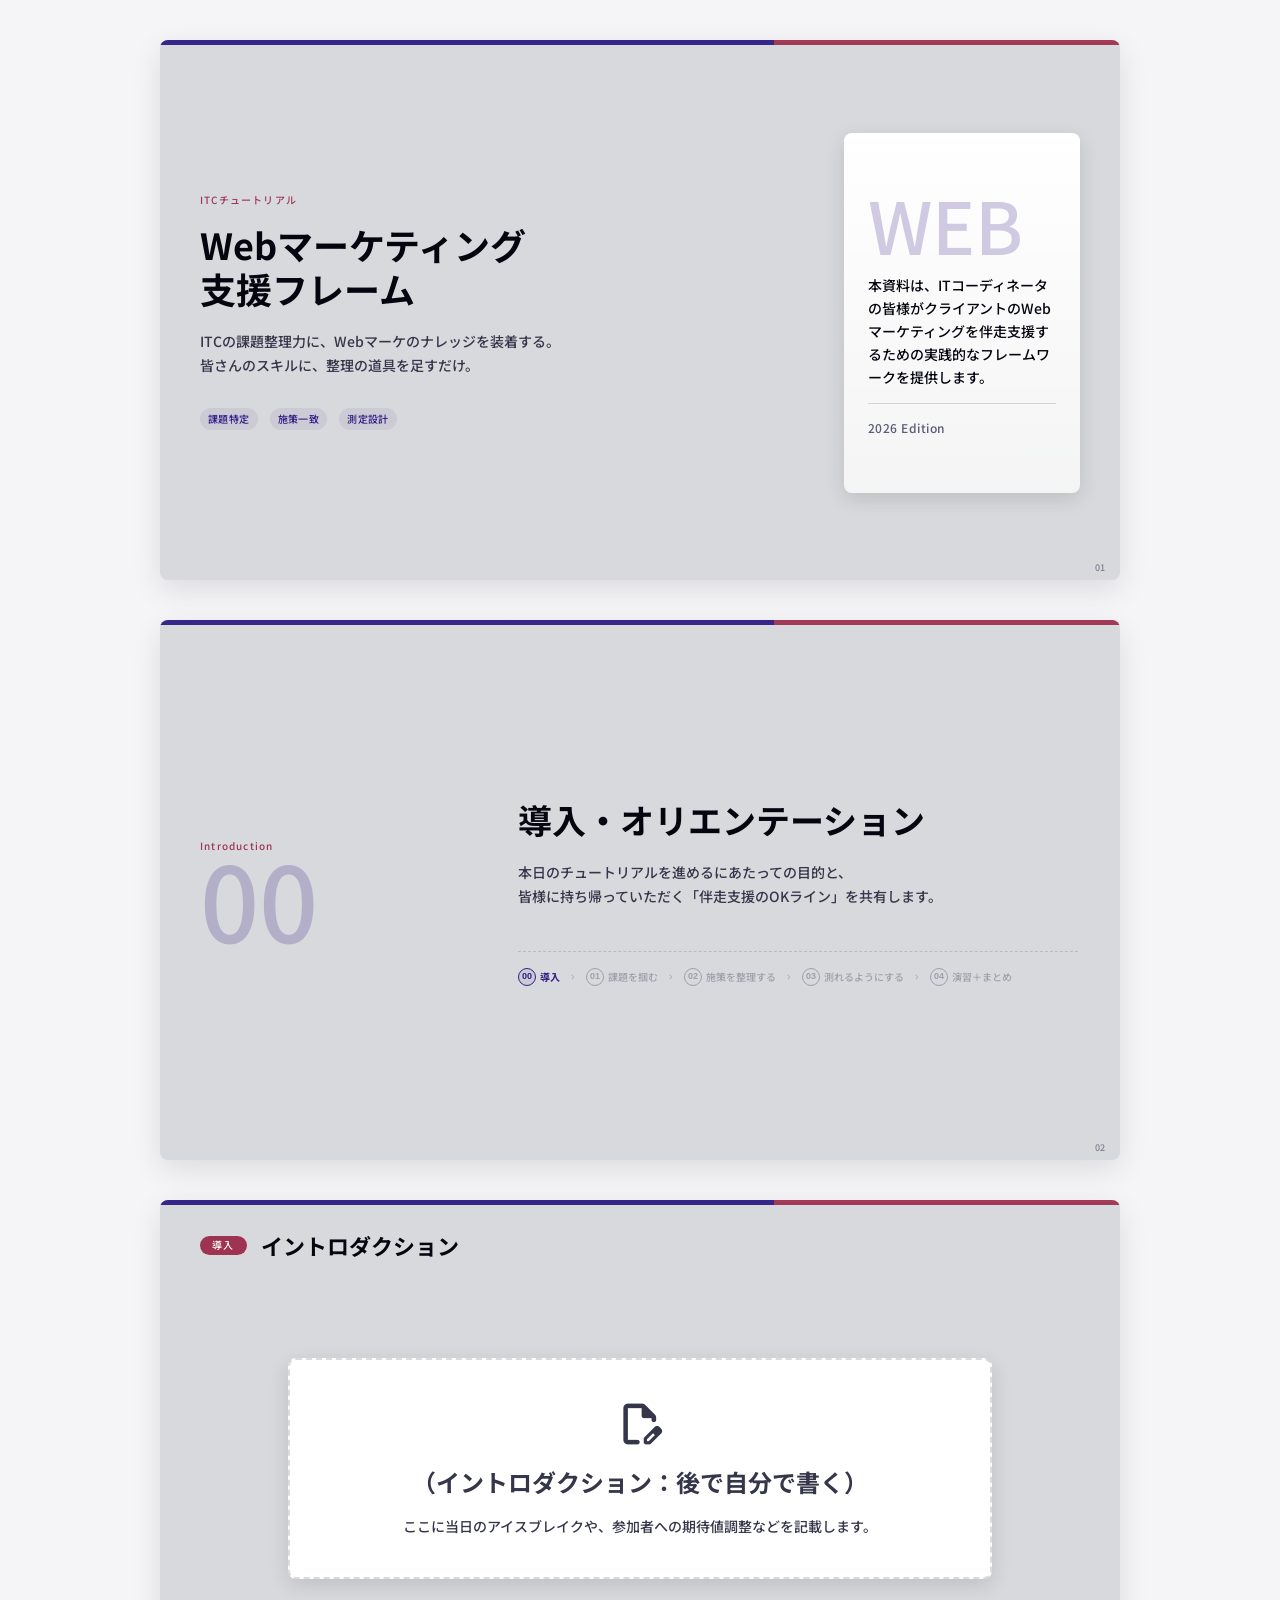
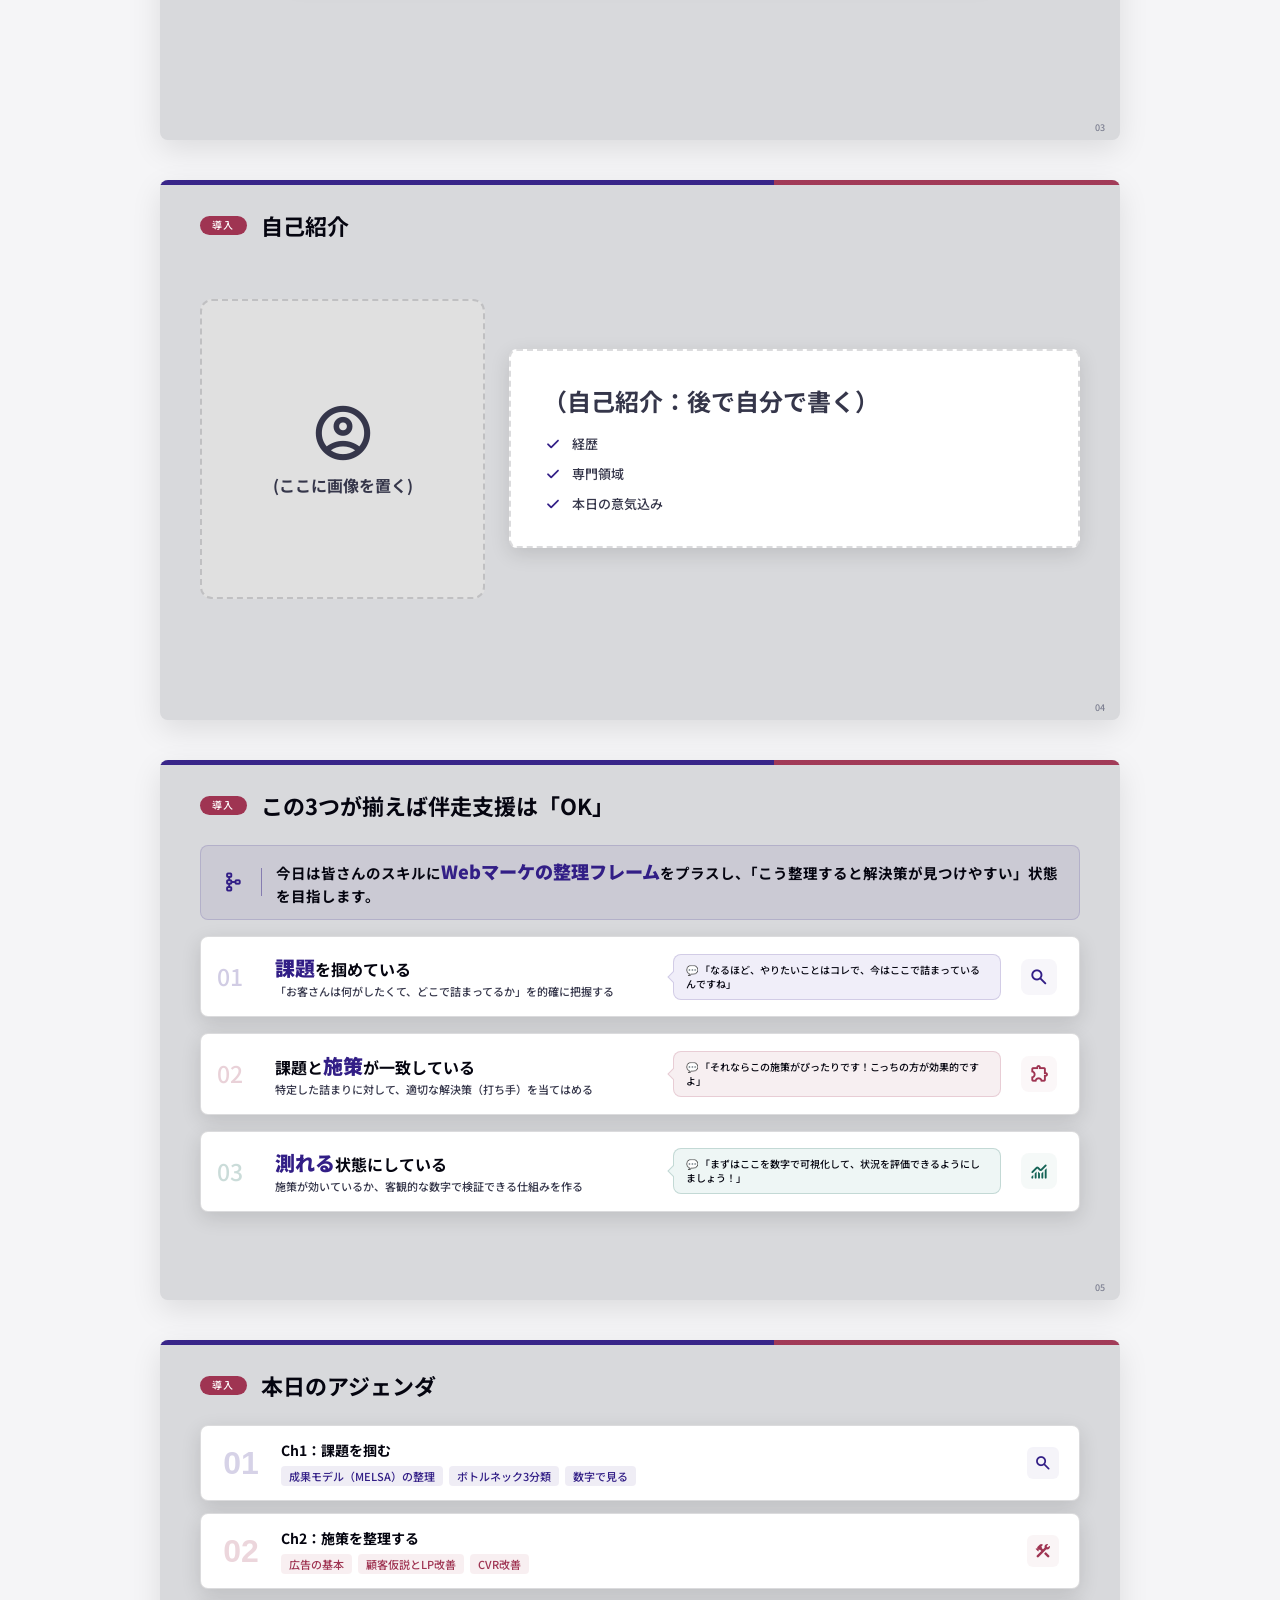
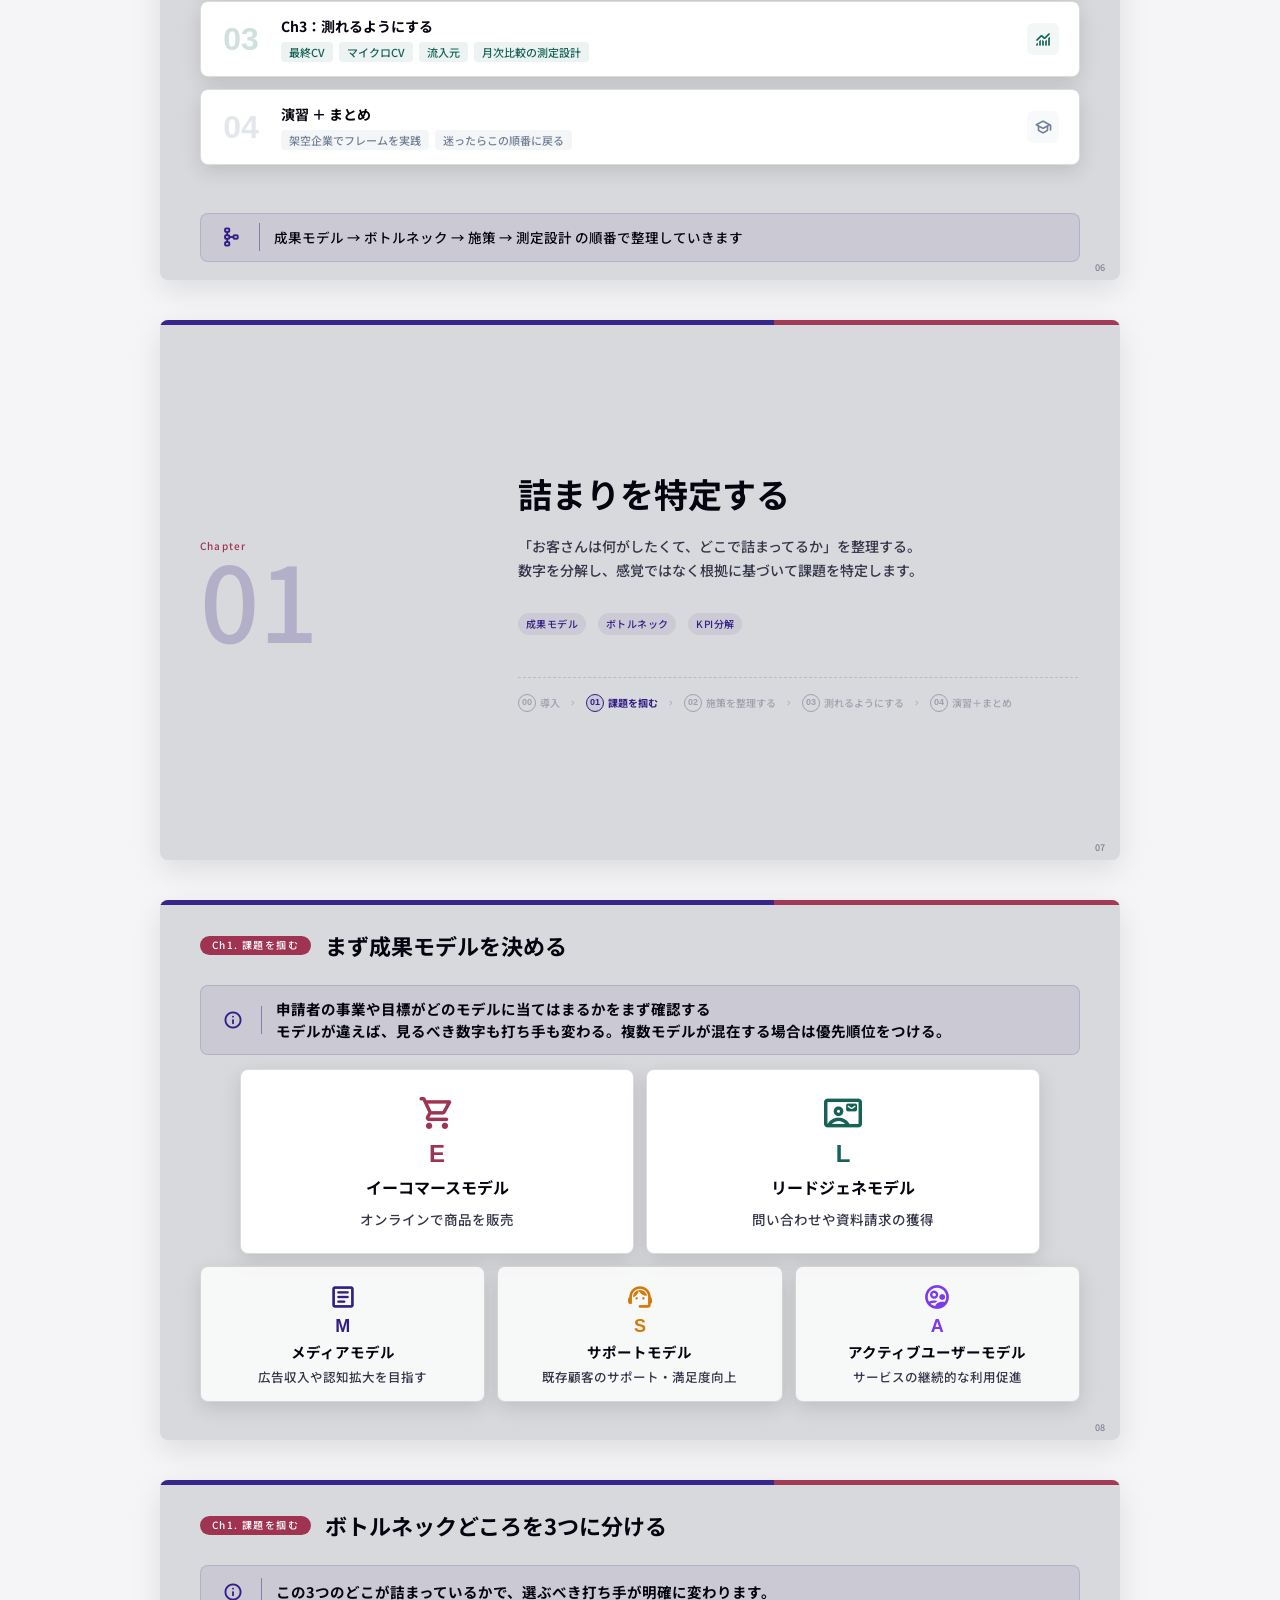
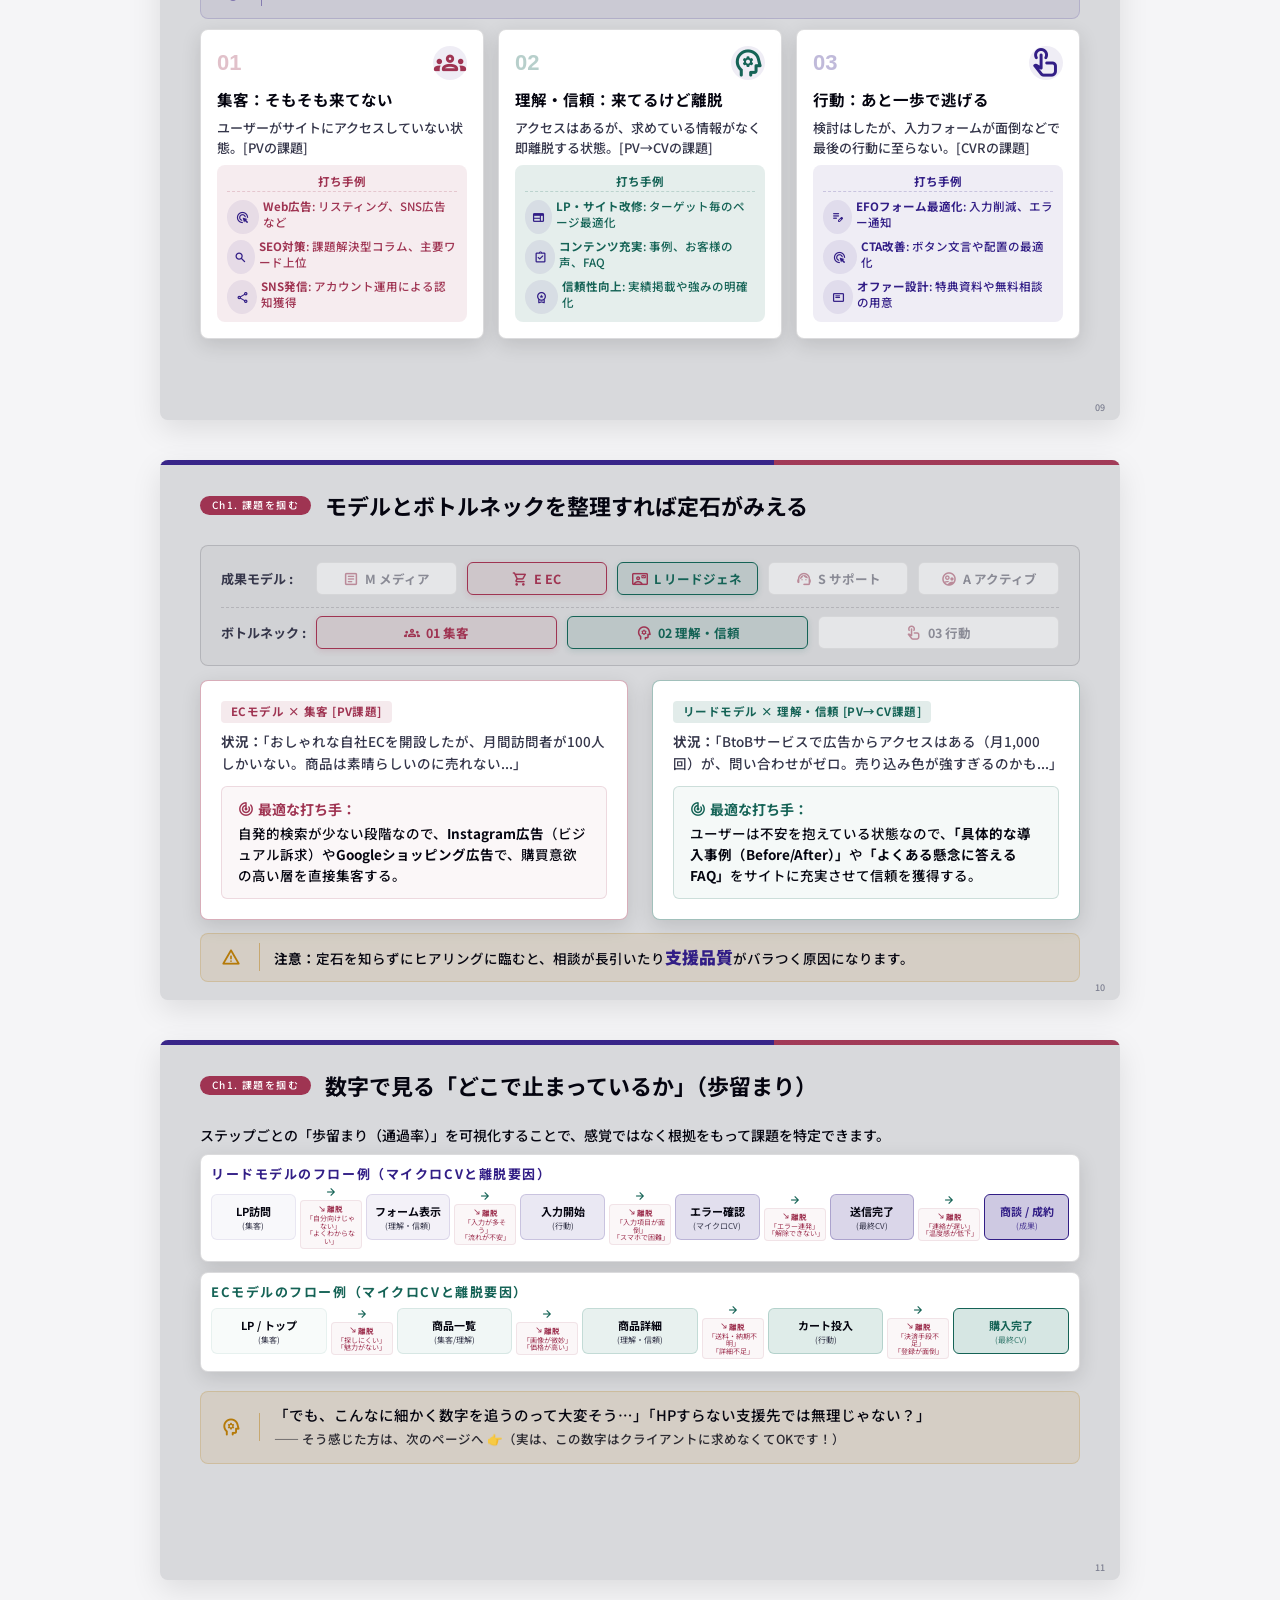
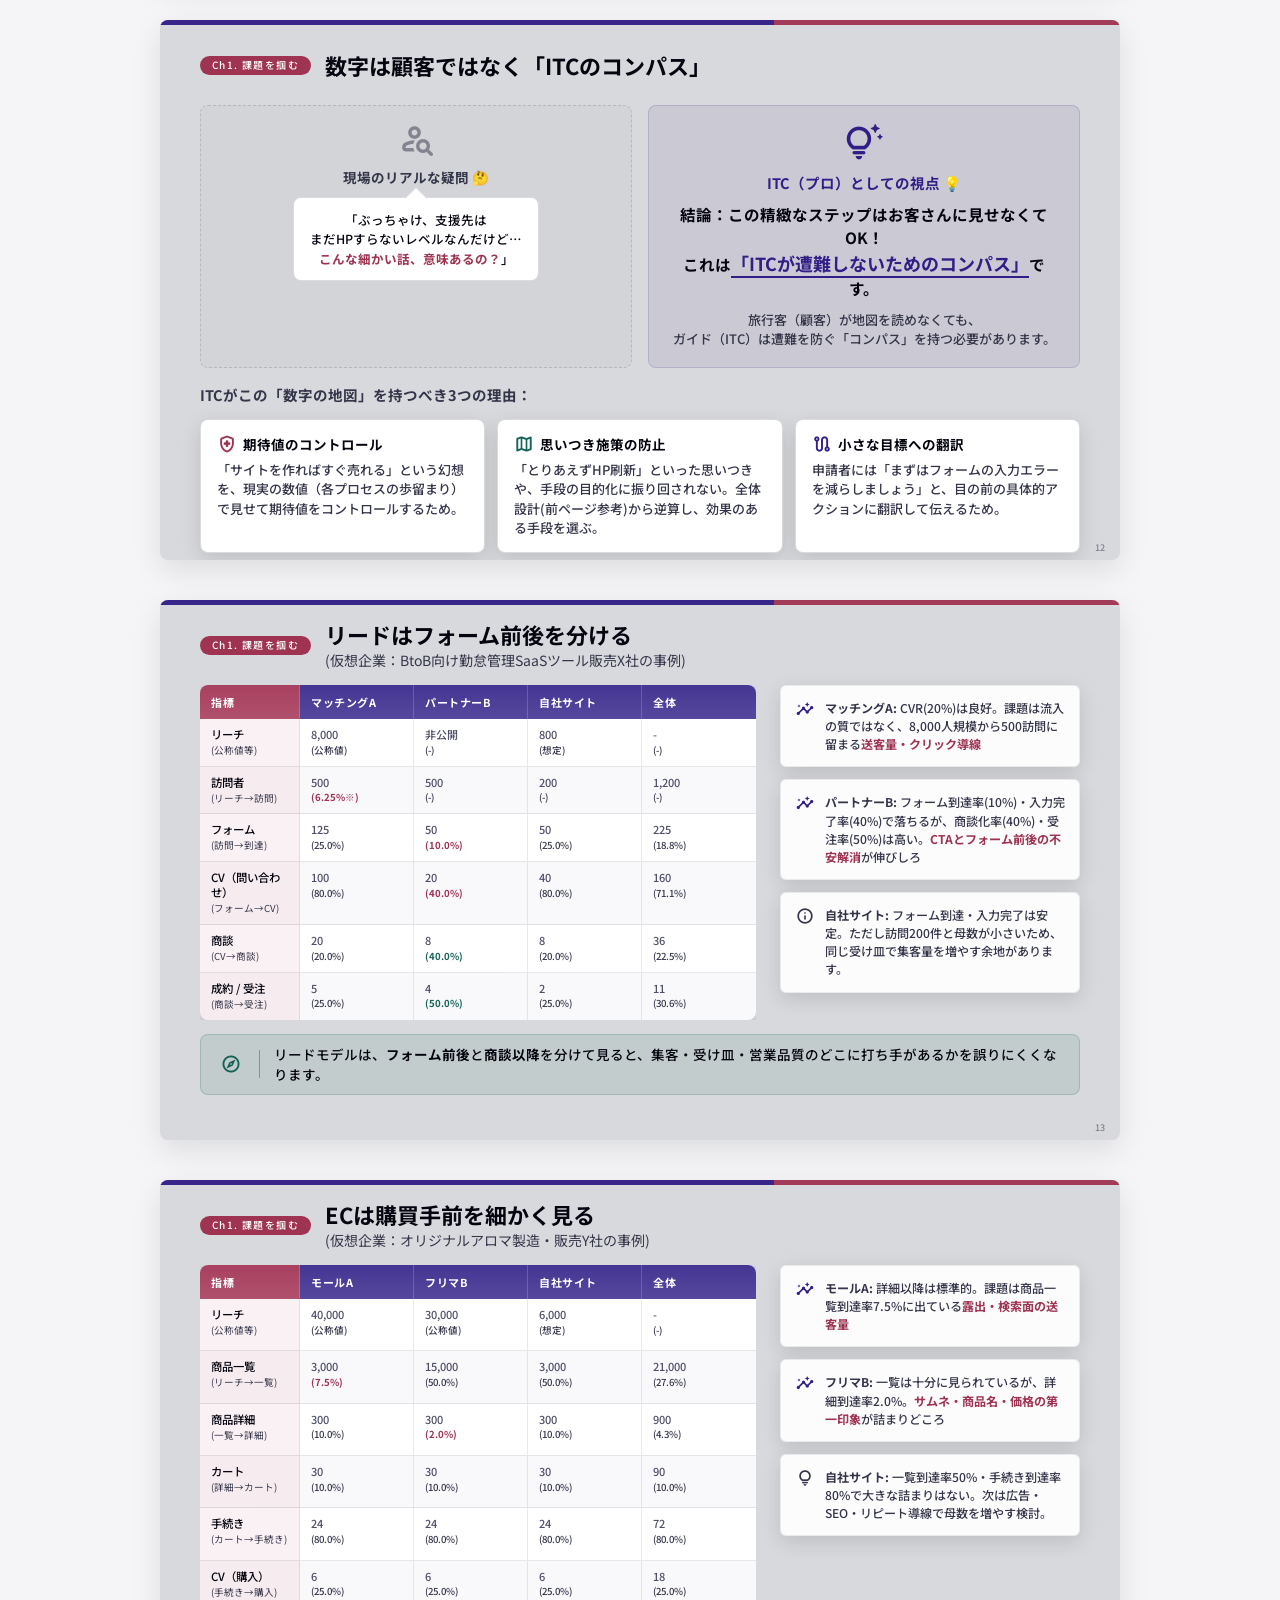
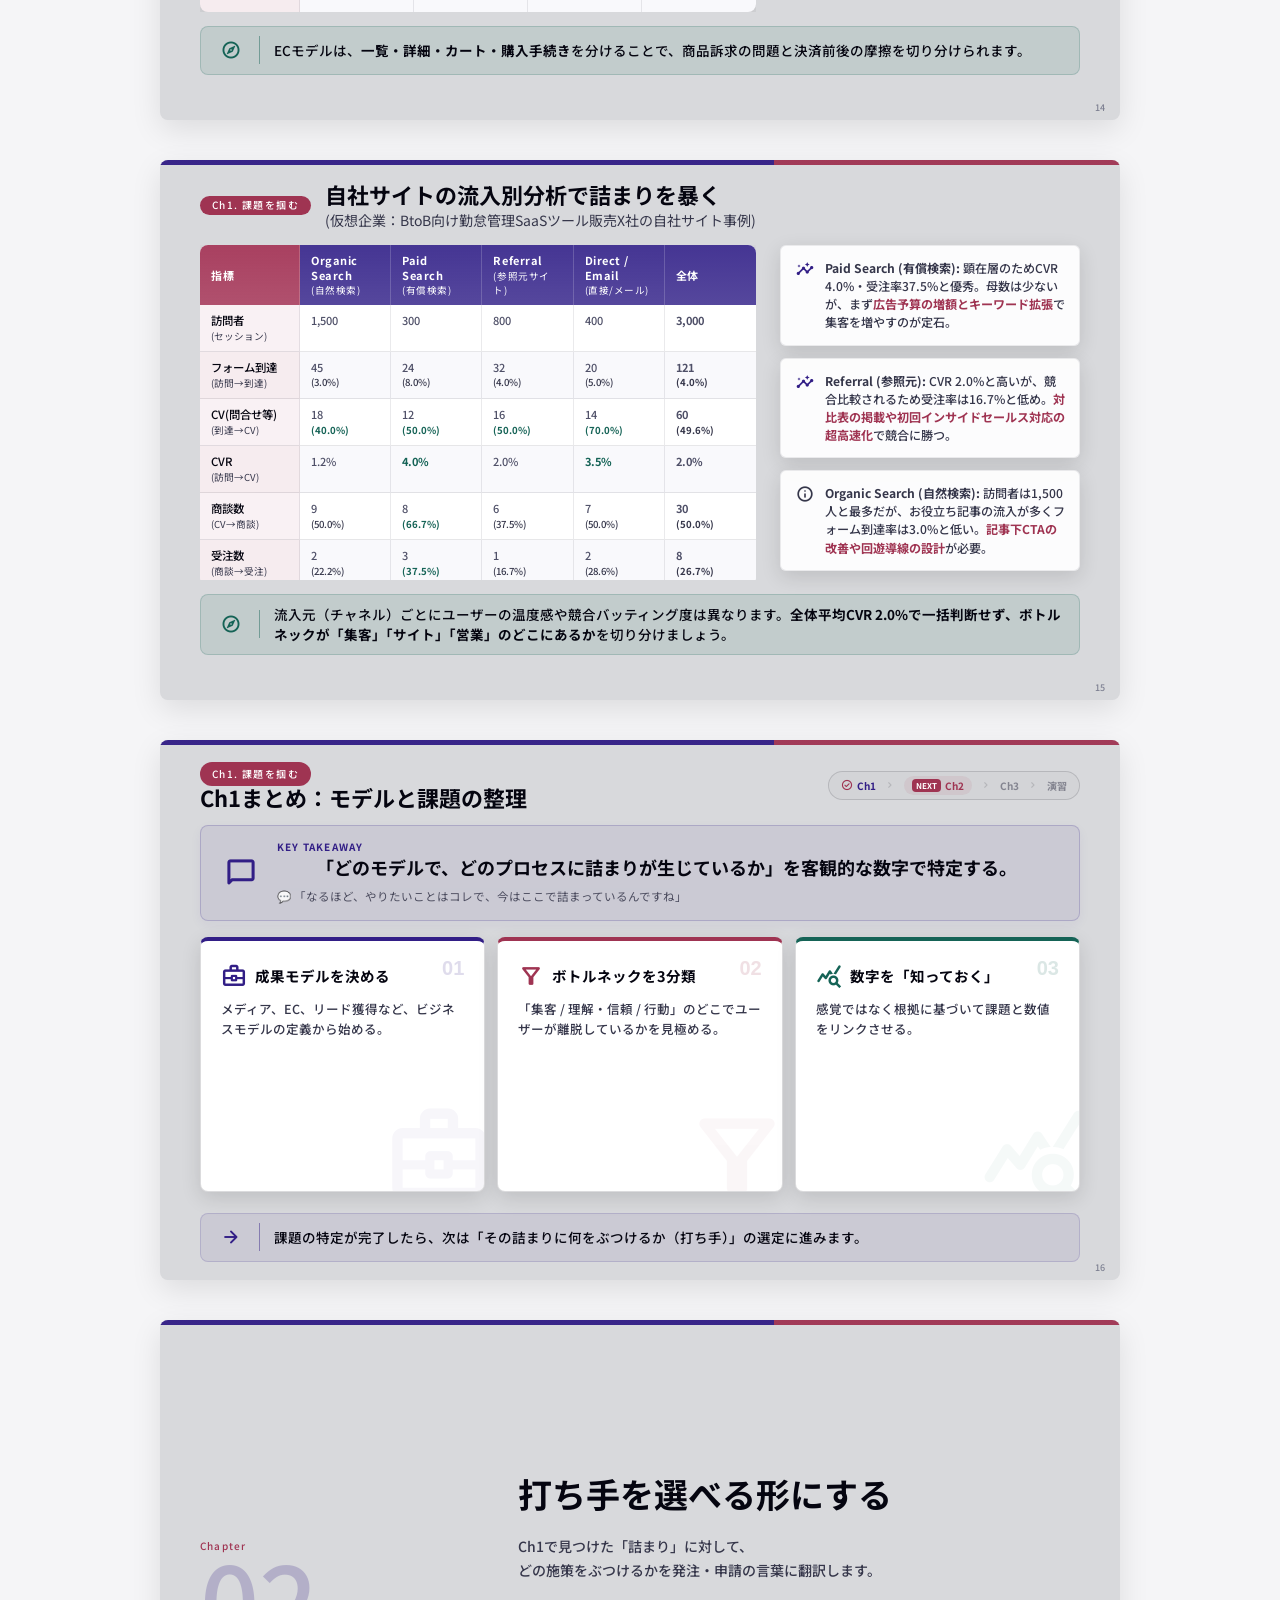
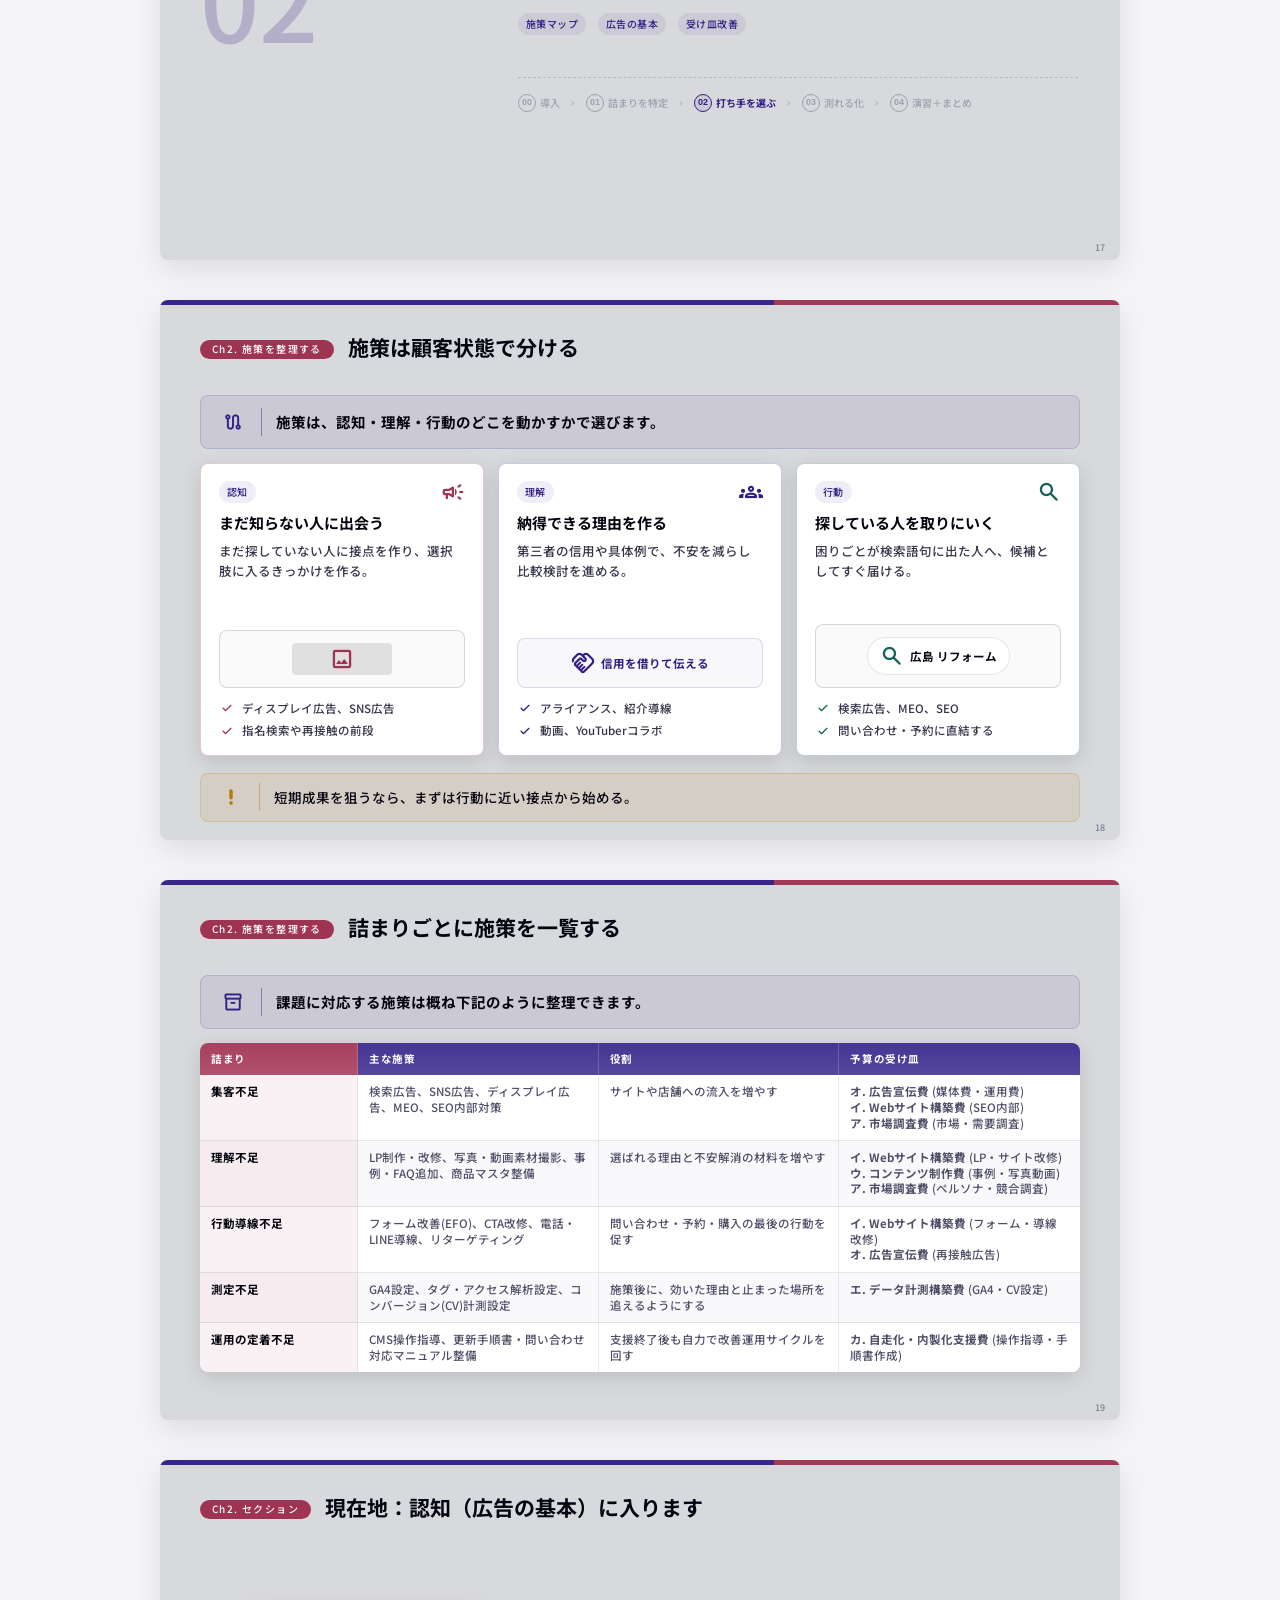
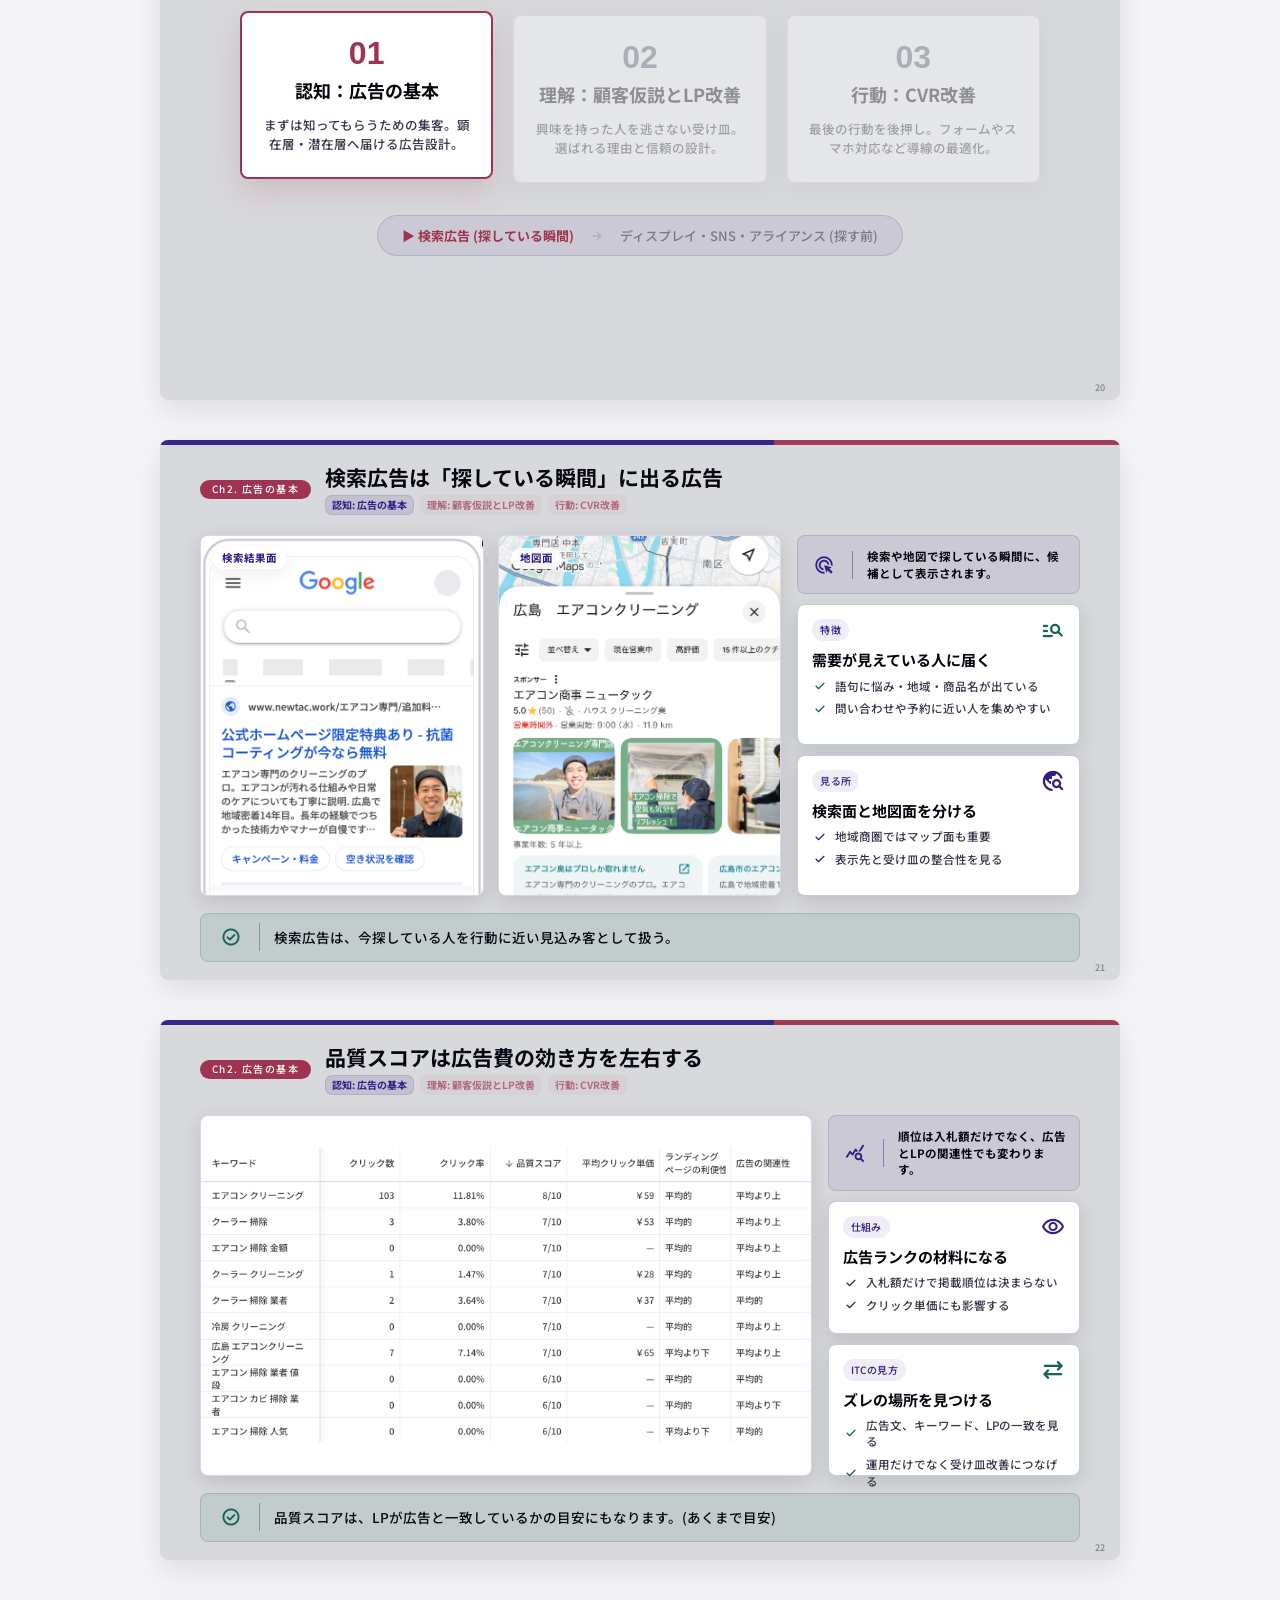
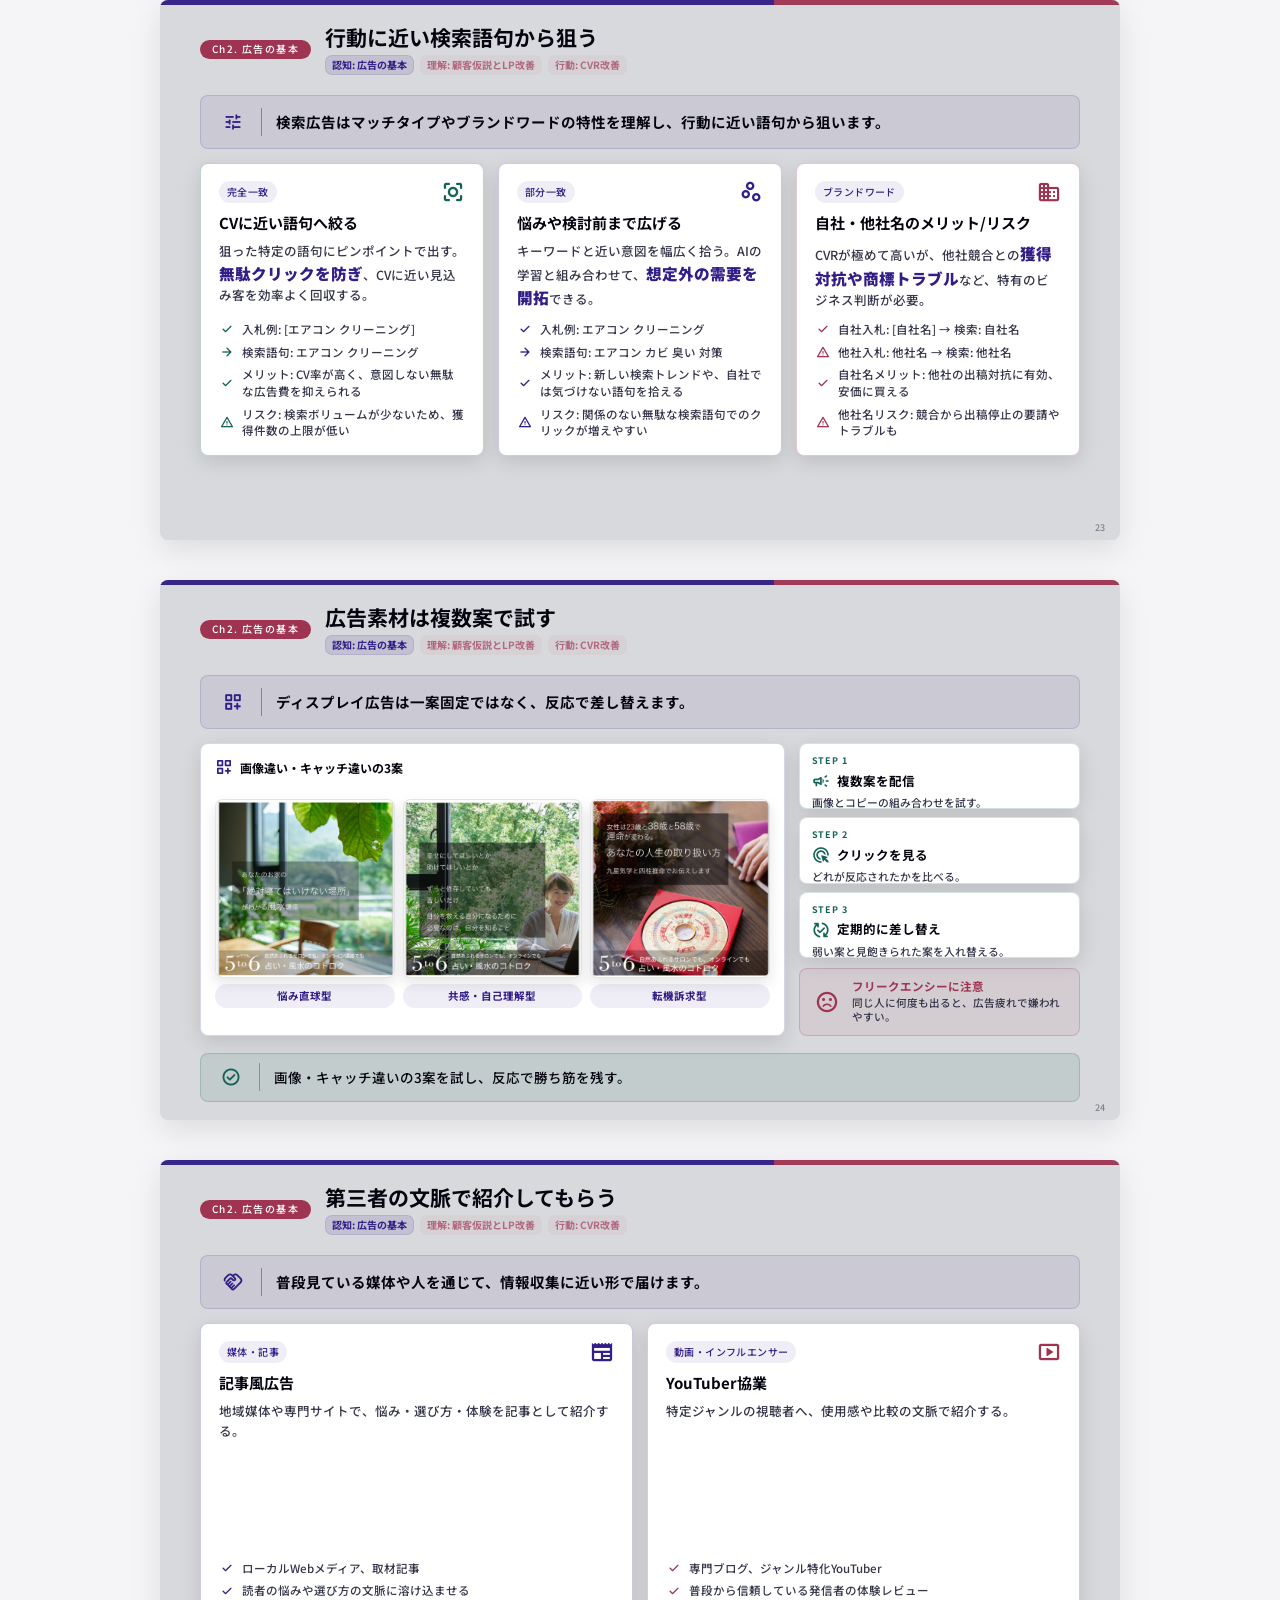
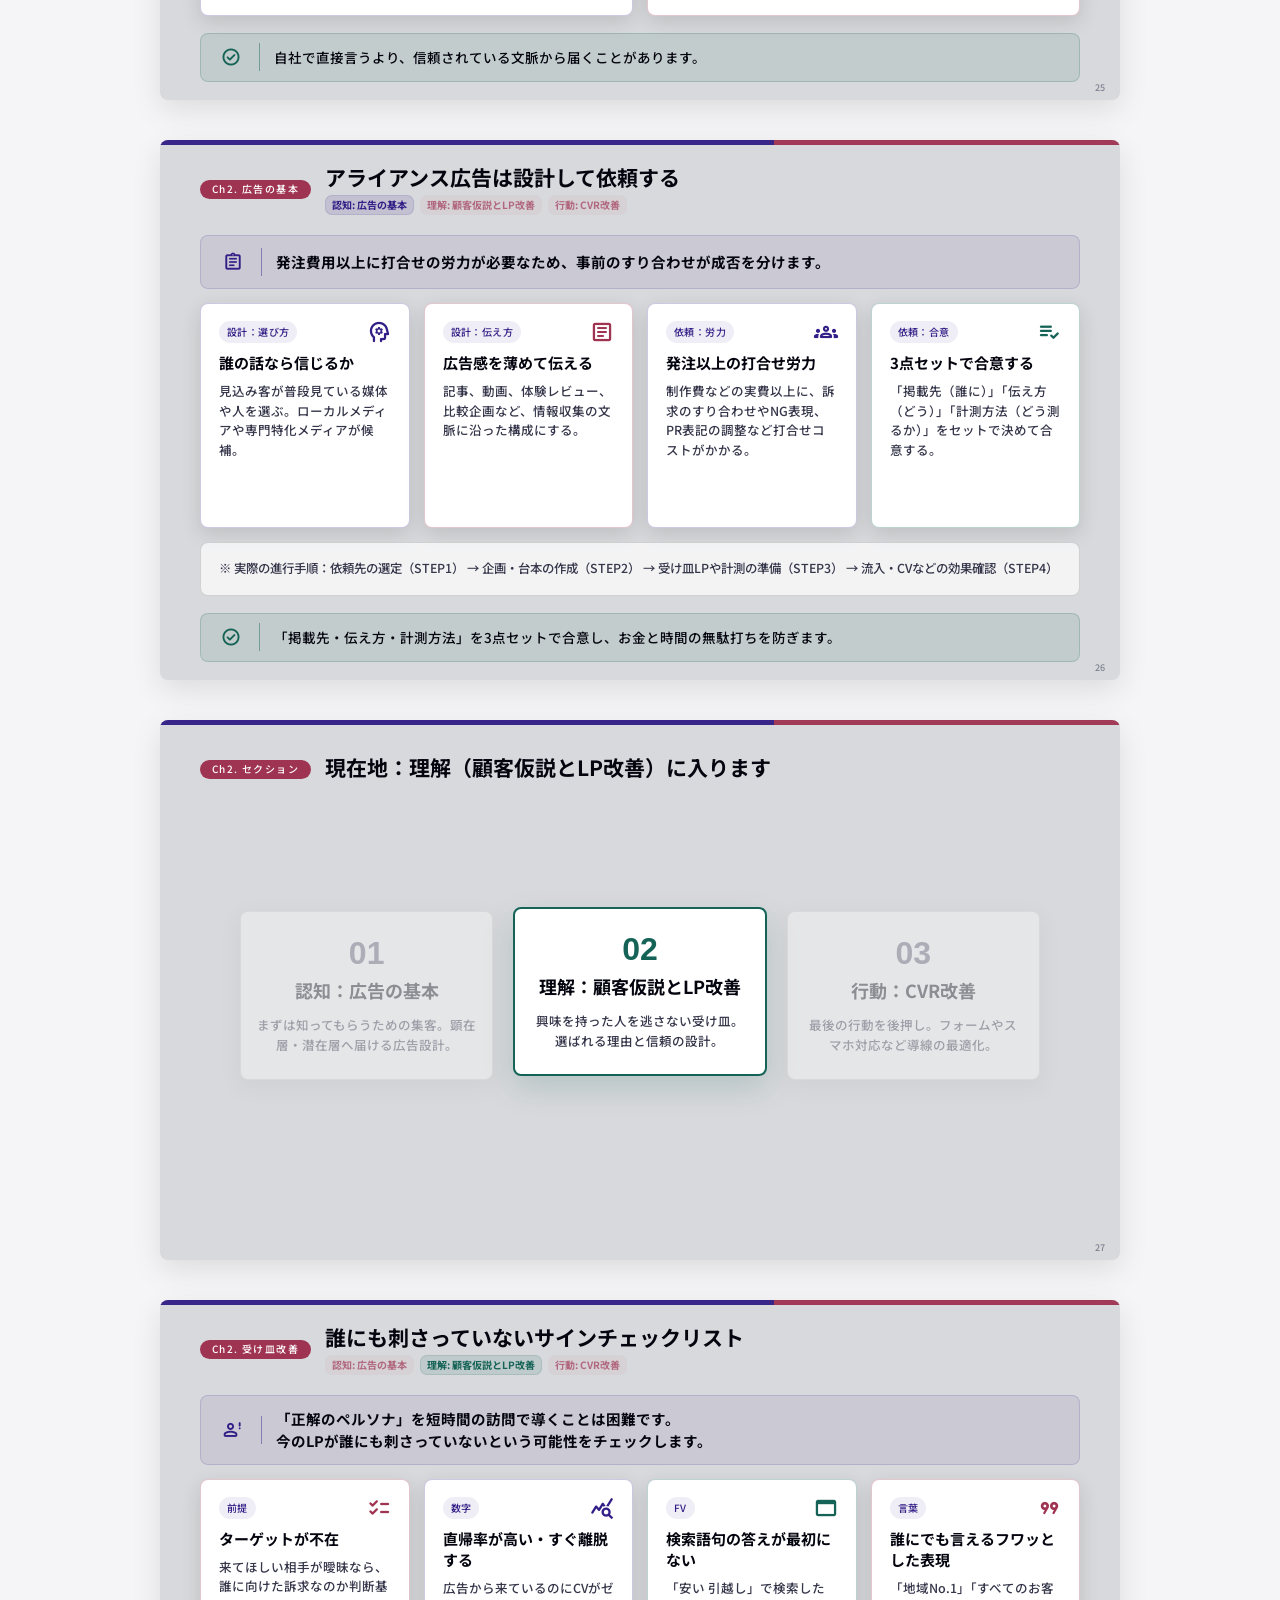
==== index.html @ 9221adf6 "Refactor code structure for improved readability and maintainability" ====
<!DOCTYPE html>
<html lang="ja">

<head>
  <meta charset="utf-8" />
  <meta content="width=device-width, initial-scale=1.0" name="viewport" />
  <title>ITCチュートリアル — Webマーケティング支援フレーム</title>
  <link href="data:," rel="icon" />
  <link href="https://fonts.googleapis.com" rel="preconnect" />
  <link crossorigin="" href="https://fonts.gstatic.com" rel="preconnect" />
  <link
    href="https://fonts.googleapis.com/css2?family=Material+Symbols+Rounded:opsz,wght,FILL,GRAD@20..48,500,0,0&amp;family=Noto+Sans+JP:wght@500;700&amp;display=swap"
    rel="stylesheet" />
  <link href="style.css?v=6" rel="stylesheet" />
  <style>
    /* 全スライドを縦に並べて表示 */
    body {
      margin: 0;
      padding: 0;
      background: #f5f5f7;
    }

    .slides-container {
      display: flex;
      flex-direction: column;
      gap: 40px;
      padding: 40px;
      align-items: center;
    }

    .slide {
      box-shadow: 0 10px 30px rgba(0, 0, 0, 0.1);
      position: relative;
      border-radius: 8px;
      overflow: hidden;
      flex-shrink: 0;
    }
  </style>
</head>

<body>
  <div id="slides-container" class="slides-container">
    <section aria-label="タイトルページ" class="slide v-cover">
      <div class="top-bar"></div>
      <main class="cover-stage">
        <div class="cover-copy">
          <div class="eyebrow">ITCチュートリアル</div>
          <h1 class="cover-title">Webマーケティング<br />支援フレーム</h1>
          <p class="cover-subtitle">ITCの課題整理力に、Webマーケのナレッジを装着する。<br />皆さんのスキルに、整理の道具を足すだけ。</p>
          <div class="cover-meta">
            <span class="tag">課題特定</span>
            <span class="tag">施策一致</span>
            <span class="tag">測定設計</span>
          </div>
        </div>
        <aside aria-label="資料概要" class="cover-mark">
          <div class="cover-mark-number">WEB</div>
          <p class="cover-mark-text">本資料は、ITコーディネータの皆様がクライアントのWebマーケティングを伴走支援するための実践的なフレームワークを提供します。</p>
          <div class="divider-line"></div>
          <p class="meta-line">2026 Edition</p>
        </aside>
      </main>
      <span class="page-num">01</span>
    </section>

<section aria-label="導入" class="slide v-chapter">
  <div class="top-bar"></div>
  <main class="chapter-stage">
    <div>
      <div class="eyebrow">Introduction</div>
      <div class="chapter-number">00</div>
    </div>
    <div class="chapter-copy">
      <h1 class="chapter-title">導入・オリエンテーション</h1>
      <p class="chapter-body">
        本日のチュートリアルを進めるにあたっての目的と、<br/>
        皆様に持ち帰っていただく「伴走支援のOKライン」を共有します。
      </p>
      <div class="chapter-agenda-map">
        <div class="chapter-agenda-step active">
          <span class="step-num">00</span>
          <span class="step-name">導入</span>
        </div>
        <span class="icon-symbol chapter-agenda-arrow">chevron_right</span>
        <div class="chapter-agenda-step">
          <span class="step-num">01</span>
          <span class="step-name">課題を掴む</span>
        </div>
        <span class="icon-symbol chapter-agenda-arrow">chevron_right</span>
        <div class="chapter-agenda-step">
          <span class="step-num">02</span>
          <span class="step-name">施策を整理する</span>
        </div>
        <span class="icon-symbol chapter-agenda-arrow">chevron_right</span>
        <div class="chapter-agenda-step">
          <span class="step-num">03</span>
          <span class="step-name">測れるようにする</span>
        </div>
        <span class="icon-symbol chapter-agenda-arrow">chevron_right</span>
        <div class="chapter-agenda-step">
          <span class="step-num">04</span>
          <span class="step-name">演習＋まとめ</span>
        </div>
      </div>
    </div>
  </main>
  <span class="page-num">02</span>
</section>

<section aria-label="イントロダクション" class="slide v-normal">
  <div class="top-bar"></div>
  <header class="slide-header">
    <span class="section-badge">導入</span>
    <h1 class="slide-heading">イントロダクション</h1>
  </header>
  <main class="content-area">
    <div style="display: flex; align-items: center; justify-content: center; height: 100%;">
      <article class="card" style="padding: 40px; text-align: center; border: 2px dashed var(--line); width: 80%;">
        <span class="icon-symbol" style="font-size: 48px; color: var(--muted); margin-bottom: 16px;">edit_document</span>
        <h2 style="color: var(--muted);">（イントロダクション：後で自分で書く）</h2>
        <p class="body-text" style="color: var(--muted); margin-top: 16px;">
          ここに当日のアイスブレイクや、参加者への期待値調整などを記載します。
        </p>
      </article>
    </div>
  </main>
  <footer class="slide-footer">
    <span class="page-num">03</span>
  </footer>
</section>

<section aria-label="自己紹介" class="slide v-normal">
  <div class="top-bar"></div>
  <header class="slide-header">
    <span class="section-badge">導入</span>
    <h1 class="slide-heading">自己紹介</h1>
  </header>
  <main class="content-area">
    <div style="display: grid; grid-template-columns: 1fr 2fr; gap: 24px; height: 100%; align-items: center;">
      <div style="background: #e0e0e0; border-radius: 12px; height: 300px; display: flex; flex-direction: column; align-items: center; justify-content: center; border: 2px dashed var(--line);">
        <span class="icon-symbol" style="font-size: 64px; color: var(--muted);">account_circle</span>
        <p style="color: var(--muted); margin-top: 8px; font-weight: bold;">(ここに画像を置く)</p>
      </div>
      <div>
        <article class="card" style="padding: 32px; border: 2px dashed var(--line);">
          <h2 style="color: var(--muted); margin-bottom: 16px;">（自己紹介：後で自分で書く）</h2>
          <ul class="split-list" style="color: var(--muted);">
            <li><span class="icon-symbol">check</span><span>経歴</span></li>
            <li><span class="icon-symbol">check</span><span>専門領域</span></li>
            <li><span class="icon-symbol">check</span><span>本日の意気込み</span></li>
          </ul>
        </article>
      </div>
    </div>
  </main>
  <footer class="slide-footer">
    <span class="page-num">04</span>
  </footer>
</section>

<section aria-label="この3つが揃えば伴走支援は「OK」" class="slide v-list">
  <div class="top-bar"></div>
  <header class="slide-header">
    <span class="section-badge">導入</span>
    <h1 class="slide-heading">この3つが揃えば伴走支援は「OK」</h1>
  </header>
  <main class="content-area" style="display: flex; flex-direction: column; gap: 16px;">
    <div class="callout callout-lead is-blue">
      <span aria-label="導入" class="icon-symbol">schema</span>
      <p class="callout-text">
        今日は皆さんのスキルに<span class="text-highlight">Webマーケの整理フレーム</span>をプラスし、「こう整理すると解決策が見つけやすい」状態を目指します。
      </p>
    </div>
    <article class="card list-row" style="flex: 1; grid-template-columns: 44px 1.35fr 1.15fr 48px; gap: 14px; padding: 0 16px; align-items: center;">
      <div class="num">01</div>
      <div style="padding-right: 8px;">
        <h2 class="item-title" style="margin-bottom: 2px; font-size: 16px;"><span class="text-highlight">課題</span>を掴めている</h2>
        <p class="body-text" style="font-size: 11px; line-height: 1.4; margin: 0;">「お客さんは何がしたくて、どこで詰まってるか」を的確に把握する</p>
      </div>
      <div class="expert-bubble" style="position: relative; background: #f0eef9; border: 1px solid rgba(50, 30, 134, 0.16); border-radius: 8px; padding: 8px 12px; font-size: 10px; line-height: 1.4; color: var(--ink); display: flex; align-items: center; min-height: 44px;">
        <div style="position: absolute; left: -5px; top: 50%; transform: translateY(-50%) rotate(45deg); width: 8px; height: 8px; background: #f0eef9; border-left: 1px solid rgba(50, 30, 134, 0.16); border-bottom: 1px solid rgba(50, 30, 134, 0.16); z-index: 1;"></div>
        <div style="position: relative; z-index: 2; font-weight: 500;">
          💬 「なるほど、やりたいことはコレで、今はここで詰まっているんですね」
        </div>
      </div>
      <div class="list-meta" style="justify-self: center; width: 36px; height: 36px; padding: 0; display: flex; align-items: center; justify-content: center; border-radius: 8px; background: rgba(50, 30, 134, 0.04);"><span class="icon-symbol" style="font-size: 20px; color: var(--accent);">search</span></div>
    </article>
    <article class="card list-row" style="flex: 1; grid-template-columns: 44px 1.35fr 1.15fr 48px; gap: 14px; padding: 0 16px; align-items: center;">
      <div class="num" style="color: var(--signal);">02</div>
      <div style="padding-right: 8px;">
        <h2 class="item-title" style="margin-bottom: 2px; font-size: 16px;">課題と<span class="text-highlight">施策</span>が一致している</h2>
        <p class="body-text" style="font-size: 11px; line-height: 1.4; margin: 0;">特定した詰まりに対して、適切な解決策（打ち手）を当てはめる</p>
      </div>
      <div class="expert-bubble" style="position: relative; background: #f7eff1; border: 1px solid rgba(159, 52, 82, 0.18); border-radius: 8px; padding: 8px 12px; font-size: 10px; line-height: 1.4; color: var(--ink); display: flex; align-items: center; min-height: 44px;">
        <div style="position: absolute; left: -5px; top: 50%; transform: translateY(-50%) rotate(45deg); width: 8px; height: 8px; background: #f7eff1; border-left: 1px solid rgba(159, 52, 82, 0.18); border-bottom: 1px solid rgba(159, 52, 82, 0.18); z-index: 1;"></div>
        <div style="position: relative; z-index: 2; font-weight: 500;">
          💬 「それならこの施策がぴったりです！こっちの方が効果的ですよ」
        </div>
      </div>
      <div class="list-meta" style="justify-self: center; width: 36px; height: 36px; padding: 0; display: flex; align-items: center; justify-content: center; border-radius: 8px; background: rgba(159, 52, 82, 0.04);"><span class="icon-symbol" style="font-size: 20px; color: var(--signal);">extension</span></div>
    </article>
    <article class="card list-row" style="flex: 1; grid-template-columns: 44px 1.35fr 1.15fr 48px; gap: 14px; padding: 0 16px; align-items: center;">
      <div class="num" style="color: var(--ok);">03</div>
      <div style="padding-right: 8px;">
        <h2 class="item-title" style="margin-bottom: 2px; font-size: 16px;"><span class="text-highlight">測れる</span>状態にしている</h2>
        <p class="body-text" style="font-size: 11px; line-height: 1.4; margin: 0;">施策が効いているか、客観的な数字で検証できる仕組みを作る</p>
      </div>
      <div class="expert-bubble" style="position: relative; background: #eef6f5; border: 1px solid rgba(21, 99, 86, 0.2); border-radius: 8px; padding: 8px 12px; font-size: 10px; line-height: 1.4; color: var(--ink); display: flex; align-items: center; min-height: 44px;">
        <div style="position: absolute; left: -5px; top: 50%; transform: translateY(-50%) rotate(45deg); width: 8px; height: 8px; background: #eef6f5; border-left: 1px solid rgba(21, 99, 86, 0.2); border-bottom: 1px solid rgba(21, 99, 86, 0.2); z-index: 1;"></div>
        <div style="position: relative; z-index: 2; font-weight: 500;">
          💬 「まずはここを数字で可視化して、状況を評価できるようにしましょう！」
        </div>
      </div>
      <div class="list-meta" style="justify-self: center; width: 36px; height: 36px; padding: 0; display: flex; align-items: center; justify-content: center; border-radius: 8px; background: rgba(21, 99, 86, 0.04);"><span class="icon-symbol" style="font-size: 20px; color: var(--ok);">monitoring</span></div>
    </article>
  </main>
  <footer class="slide-footer">
    <span class="page-num">05</span>
  </footer>
</section>

<section aria-label="本日のアジェンダ" class="slide v-normal">
  <div class="top-bar"></div>
  <header class="slide-header">
    <span class="section-badge">導入</span>
    <h1 class="slide-heading">本日のアジェンダ</h1>
  </header>
  <main class="content-area" style="display: flex; flex-direction: column; gap: 12px;">
    <!-- 01 -->
    <article class="card" style="display: flex; align-items: center; padding: 14px 20px; gap: 20px; box-shadow: var(--shadow);">
      <div style="font-size: 32px; font-weight: 900; color: rgba(50, 30, 134, 0.2); font-family: 'Outfit', sans-serif; min-width: 40px; text-align: center;">01</div>
      <div style="flex: 1;">
        <h2 style="font-size: 14px; font-weight: 700; margin: 0 0 2px 0; color: var(--ink);">Ch1：課題を掴む</h2>
        <div style="display: flex; gap: 6px; flex-wrap: wrap; margin-top: 6px;">
          <span style="font-size: 11px; color: var(--accent); background: rgba(50, 30, 134, 0.08); padding: 2px 8px; border-radius: 4px; font-weight: 500;">成果モデル（MELSA）の整理</span>
          <span style="font-size: 11px; color: var(--accent); background: rgba(50, 30, 134, 0.08); padding: 2px 8px; border-radius: 4px; font-weight: 500;">ボトルネック3分類</span>
          <span style="font-size: 11px; color: var(--accent); background: rgba(50, 30, 134, 0.08); padding: 2px 8px; border-radius: 4px; font-weight: 500;">数字で見る</span>
        </div>
      </div>
      <div style="width: 32px; height: 32px; background: rgba(50, 30, 134, 0.05); border-radius: 6px; display: flex; align-items: center; justify-content: center;">
        <span class="icon-symbol" style="color: var(--accent); font-size: 18px;">search</span>
      </div>
    </article>
    <!-- 02 -->
    <article class="card" style="display: flex; align-items: center; padding: 14px 20px; gap: 20px; box-shadow: var(--shadow);">
      <div style="font-size: 32px; font-weight: 900; color: rgba(159, 52, 82, 0.2); font-family: 'Outfit', sans-serif; min-width: 40px; text-align: center;">02</div>
      <div style="flex: 1;">
        <h2 style="font-size: 14px; font-weight: 700; margin: 0 0 2px 0; color: var(--ink);">Ch2：施策を整理する</h2>
        <div style="display: flex; gap: 6px; flex-wrap: wrap; margin-top: 6px;">
          <span style="font-size: 11px; color: var(--signal); background: rgba(159, 52, 82, 0.08); padding: 2px 8px; border-radius: 4px; font-weight: 500;">広告の基本</span>
          <span style="font-size: 11px; color: var(--signal); background: rgba(159, 52, 82, 0.08); padding: 2px 8px; border-radius: 4px; font-weight: 500;">顧客仮説とLP改善</span>
          <span style="font-size: 11px; color: var(--signal); background: rgba(159, 52, 82, 0.08); padding: 2px 8px; border-radius: 4px; font-weight: 500;">CVR改善</span>
        </div>
      </div>
      <div style="width: 32px; height: 32px; background: rgba(159, 52, 82, 0.05); border-radius: 6px; display: flex; align-items: center; justify-content: center;">
        <span class="icon-symbol" style="color: var(--signal); font-size: 18px;">construction</span>
      </div>
    </article>
    <!-- 03 -->
    <article class="card" style="display: flex; align-items: center; padding: 14px 20px; gap: 20px; box-shadow: var(--shadow);">
      <div style="font-size: 32px; font-weight: 900; color: rgba(21, 99, 86, 0.2); font-family: 'Outfit', sans-serif; min-width: 40px; text-align: center;">03</div>
      <div style="flex: 1;">
        <h2 style="font-size: 14px; font-weight: 700; margin: 0 0 2px 0; color: var(--ink);">Ch3：測れるようにする</h2>
        <div style="display: flex; gap: 6px; flex-wrap: wrap; margin-top: 6px;">
          <span style="font-size: 11px; color: var(--ok); background: rgba(21, 99, 86, 0.08); padding: 2px 8px; border-radius: 4px; font-weight: 500;">最終CV</span>
          <span style="font-size: 11px; color: var(--ok); background: rgba(21, 99, 86, 0.08); padding: 2px 8px; border-radius: 4px; font-weight: 500;">マイクロCV</span>
          <span style="font-size: 11px; color: var(--ok); background: rgba(21, 99, 86, 0.08); padding: 2px 8px; border-radius: 4px; font-weight: 500;">流入元</span>
          <span style="font-size: 11px; color: var(--ok); background: rgba(21, 99, 86, 0.08); padding: 2px 8px; border-radius: 4px; font-weight: 500;">月次比較の測定設計</span>
        </div>
      </div>
      <div style="width: 32px; height: 32px; background: rgba(21, 99, 86, 0.05); border-radius: 6px; display: flex; align-items: center; justify-content: center;">
        <span class="icon-symbol" style="color: var(--ok); font-size: 18px;">monitoring</span>
      </div>
    </article>
    <!-- 04 -->
    <article class="card" style="display: flex; align-items: center; padding: 14px 20px; gap: 20px; box-shadow: var(--shadow);">
      <div style="font-size: 32px; font-weight: 900; color: rgba(113, 128, 150, 0.2); font-family: 'Outfit', sans-serif; min-width: 40px; text-align: center;">04</div>
      <div style="flex: 1;">
        <h2 style="font-size: 14px; font-weight: 700; margin: 0 0 2px 0; color: var(--ink);">演習 ＋ まとめ</h2>
        <div style="display: flex; gap: 6px; flex-wrap: wrap; margin-top: 6px;">
          <span style="font-size: 11px; color: #718096; background: rgba(113, 128, 150, 0.08); padding: 2px 8px; border-radius: 4px; font-weight: 500;">架空企業でフレームを実践</span>
          <span style="font-size: 11px; color: #718096; background: rgba(113, 128, 150, 0.08); padding: 2px 8px; border-radius: 4px; font-weight: 500;">迷ったらこの順番に戻る</span>
        </div>
      </div>
      <div style="width: 32px; height: 32px; background: rgba(113, 128, 150, 0.05); border-radius: 6px; display: flex; align-items: center; justify-content: center;">
        <span class="icon-symbol" style="color: #718096; font-size: 18px;">school</span>
      </div>
    </article>
  </main>
  <footer class="slide-footer">
    <div class="callout callout-conclusion is-blue">
      <span aria-label="要点" class="icon-symbol">schema</span>
      <p class="callout-text">成果モデル → ボトルネック → 施策 → 測定設計 の順番で整理していきます</p>
    </div>
    <span class="page-num">06</span>
  </footer>
</section>

<section aria-label="Ch1：詰まりを特定する" class="slide v-chapter">
  <div class="top-bar"></div>
  <main class="chapter-stage">
    <div>
      <div class="eyebrow">Chapter</div>
      <div class="chapter-number">01</div>
    </div>
    <div class="chapter-copy">
      <h1 class="chapter-title">詰まりを特定する</h1>
      <p class="chapter-body">
        「お客さんは何がしたくて、どこで詰まってるか」を整理する。<br />
        数字を分解し、感覚ではなく根拠に基づいて課題を特定します。
      </p>
      <div class="cover-meta">
        <span class="tag">成果モデル</span>
        <span class="tag">ボトルネック</span>
        <span class="tag">KPI分解</span>
      </div>
      <div class="chapter-agenda-map">
        <div class="chapter-agenda-step">
          <span class="step-num">00</span>
          <span class="step-name">導入</span>
        </div>
        <span class="icon-symbol chapter-agenda-arrow">chevron_right</span>
        <div class="chapter-agenda-step active">
          <span class="step-num">01</span>
          <span class="step-name">課題を掴む</span>
        </div>
        <span class="icon-symbol chapter-agenda-arrow">chevron_right</span>
        <div class="chapter-agenda-step">
          <span class="step-num">02</span>
          <span class="step-name">施策を整理する</span>
        </div>
        <span class="icon-symbol chapter-agenda-arrow">chevron_right</span>
        <div class="chapter-agenda-step">
          <span class="step-num">03</span>
          <span class="step-name">測れるようにする</span>
        </div>
        <span class="icon-symbol chapter-agenda-arrow">chevron_right</span>
        <div class="chapter-agenda-step">
          <span class="step-num">04</span>
          <span class="step-name">演習＋まとめ</span>
        </div>
      </div>
    </div>
  </main>
  <span class="page-num">07</span>
</section>

<section aria-label="まず成果モデルを決める" class="slide v-normal">
  <div class="top-bar"></div>
  <header class="slide-header">
    <span class="section-badge">Ch1. 課題を掴む</span>
    <h1 class="slide-heading">まず成果モデルを決める</h1>
  </header>
  <main class="content-area" style="display: flex; flex-direction: column; justify-content: space-between;">
    <!-- 上部の情報ブロック -->
    <div class="callout callout-lead is-blue">
      <span class="icon-symbol">info</span>
      <p class="callout-text">
        <strong>申請者の事業や目標がどのモデルに当てはまるかをまず確認する</strong><br>
        モデルが違えば、見るべき数字も打ち手も変わる。複数モデルが混在する場合は優先順位をつける。
      </p>
    </div>

    <!-- 成果モデルのカード群 (2+3レイアウト) -->
    <div class="model-cards-container">
      <!-- 上段：最もケースが多い2モデル (超大きめ) -->
      <div class="model-cards-row-top">
        <!-- E -->
        <article class="card model-card-large">
          <span class="icon-symbol" style="color: #9f3452;">shopping_cart</span>
          <div class="model-letter" style="color: #9f3452;">E</div>
          <h3 class="item-title">イーコマースモデル</h3>
          <p class="body-text">オンラインで商品を販売</p>
        </article>
        <!-- L -->
        <article class="card model-card-large">
          <span class="icon-symbol" style="color: #156356;">contact_mail</span>
          <div class="model-letter" style="color: #156356;">L</div>
          <h3 class="item-title">リードジェネモデル</h3>
          <p class="body-text">問い合わせや資料請求の獲得</p>
        </article>
      </div>

      <!-- 下段：その他3モデル (やや小さめ) -->
      <div class="model-cards-row-bottom">
        <!-- M -->
        <article class="card model-card-small">
          <span class="icon-symbol" style="color: #321e86;">article</span>
          <div class="model-letter" style="color: #321e86;">M</div>
          <h3 class="item-title">メディアモデル</h3>
          <p class="body-text">広告収入や認知拡大を目指す</p>
        </article>
        <!-- S -->
        <article class="card model-card-small">
          <span class="icon-symbol" style="color: #d97706;">support_agent</span>
          <div class="model-letter" style="color: #d97706;">S</div>
          <h3 class="item-title">サポートモデル</h3>
          <p class="body-text">既存顧客のサポート・満足度向上</p>
        </article>
        <!-- A -->
        <article class="card model-card-small">
          <span class="icon-symbol" style="color: #7c3aed;">supervised_user_circle</span>
          <div class="model-letter" style="color: #7c3aed;">A</div>
          <h3 class="item-title">アクティブユーザーモデル</h3>
          <p class="body-text">サービスの継続的な利用促進</p>
        </article>
      </div>
    </div>


  </main>
  <footer class="slide-footer">
    <span class="page-num">08</span>
  </footer>
</section>

<section aria-label="ボトルネックを3つに分ける" class="slide v-normal">
  <div class="top-bar"></div>
  <header class="slide-header">
    <span class="section-badge">Ch1. 課題を掴む</span>
    <h1 class="slide-heading">ボトルネックどころを3つに分ける</h1>
  </header>
  <main class="content-area" style="display: flex; flex-direction: column; justify-content: space-between;">
    <!-- 上部の情報ブロック -->
    <div class="callout callout-lead is-blue">
      <span class="icon-symbol">info</span>
      <p class="callout-text">この3つのどこが詰まっているかで、選ぶべき打ち手が明確に変わります。</p>
    </div>

    <!-- 3つのカード -->
    <div style="display: grid; grid-template-columns: repeat(3, 1fr); gap: 14px; margin-top: 10px;">
      <!-- 01 集客 -->
      <article class="card bottleneck-card"
        style="padding: 16px 16px; border-radius: var(--radius); display: flex; flex-direction: column; gap: 8px; box-shadow: var(--shadow);">
        <div style="display: flex; justify-content: space-between; align-items: center;">
          <div class="num"
            style="color: var(--signal); opacity: 0.3; font-weight: 900; font-family: 'Outfit', sans-serif; font-size: 22px;">
            01</div>
          <span class="icon-symbol" style="font-size: 32px; color: var(--signal);">groups</span>
        </div>
        <h3 style="font-size: 15.5px; font-weight: 700; margin: 0; color: var(--ink);">集客：そもそも来てない</h3>
        <p style="font-size: 13px; color: var(--muted); line-height: 1.5; margin: 0; flex-grow: 1;">
          ユーザーがサイトにアクセスしていない状態。[PVの課題]</p>
        
        <div style="margin-top: auto; display: flex; flex-direction: column; gap: 4px; padding: 8px 10px; background: var(--signal-soft); border-radius: 8px; font-size: 11.5px; color: var(--signal); text-align: left;">
          <div style="font-weight: 700; text-align: center; border-bottom: 1px dashed rgba(159,52,82,0.2); padding-bottom: 2px; margin-bottom: 2px;">打ち手例</div>
          <div style="display: flex; gap: 4px; align-items: flex-start;"><span class="icon-symbol" style="font-size: 13px; margin-top: 2px;">ads_click</span><span><strong>Web広告</strong>: リスティング、SNS広告など</span></div>
          <div style="display: flex; gap: 4px; align-items: flex-start;"><span class="icon-symbol" style="font-size: 13px; margin-top: 2px;">search</span><span><strong>SEO対策</strong>: 課題解決型コラム、主要ワード上位</span></div>
          <div style="display: flex; gap: 4px; align-items: flex-start;"><span class="icon-symbol" style="font-size: 13px; margin-top: 2px;">share</span><span><strong>SNS発信</strong>: アカウント運用による認知獲得</span></div>
        </div>
      </article>

      <!-- 02 理解・信頼 -->
      <article class="card bottleneck-card"
        style="padding: 16px 16px; border-radius: var(--radius); display: flex; flex-direction: column; gap: 8px; box-shadow: var(--shadow);">
        <div style="display: flex; justify-content: space-between; align-items: center;">
          <div class="num"
            style="color: var(--ok); opacity: 0.3; font-weight: 900; font-family: 'Outfit', sans-serif; font-size: 22px;">
            02</div>
          <span class="icon-symbol" style="font-size: 32px; color: var(--ok);">psychology</span>
        </div>
        <h3 style="font-size: 15.5px; font-weight: 700; margin: 0; color: var(--ink);">理解・信頼：来てるけど離脱</h3>
        <p style="font-size: 13px; color: var(--muted); line-height: 1.5; margin: 0; flex-grow: 1;">
          アクセスはあるが、求めている情報がなく即離脱する状態。[PV→CVの課題]</p>
        
        <div style="margin-top: auto; display: flex; flex-direction: column; gap: 4px; padding: 8px 10px; background: var(--ok-soft); border-radius: 8px; font-size: 11.5px; color: var(--ok); text-align: left;">
          <div style="font-weight: 700; text-align: center; border-bottom: 1px dashed rgba(21, 99, 86, 0.2); padding-bottom: 2px; margin-bottom: 2px;">打ち手例</div>
          <div style="display: flex; gap: 4px; align-items: flex-start;"><span class="icon-symbol" style="font-size: 13px; margin-top: 2px;">web</span><span><strong>LP・サイト改修</strong>: ターゲット毎のページ最適化</span></div>
          <div style="display: flex; gap: 4px; align-items: flex-start;"><span class="icon-symbol" style="font-size: 13px; margin-top: 2px;">assignment_turned_in</span><span><strong>コンテンツ充実</strong>: 事例、お客様の声、FAQ</span></div>
          <div style="display: flex; gap: 4px; align-items: flex-start;"><span class="icon-symbol" style="font-size: 13px; margin-top: 2px;">workspace_premium</span><span><strong>信頼性向上</strong>: 実績掲載や強みの明確化</span></div>
        </div>
      </article>

      <!-- 03 行動 -->
      <article class="card bottleneck-card"
        style="padding: 16px 16px; border-radius: var(--radius); display: flex; flex-direction: column; gap: 8px; box-shadow: var(--shadow);">
        <div style="display: flex; justify-content: space-between; align-items: center;">
          <div class="num"
            style="color: var(--accent); opacity: 0.3; font-weight: 900; font-family: 'Outfit', sans-serif; font-size: 22px;">
            03</div>
          <span class="icon-symbol" style="font-size: 32px; color: var(--accent);">touch_app</span>
        </div>
        <h3 style="font-size: 15.5px; font-weight: 700; margin: 0; color: var(--ink);">行動：あと一歩で逃げる</h3>
        <p style="font-size: 13px; color: var(--muted); line-height: 1.5; margin: 0; flex-grow: 1;">
          検討はしたが、入力フォームが面倒などで最後の行動に至らない。[CVRの課題]</p>
        
        <div style="margin-top: auto; display: flex; flex-direction: column; gap: 4px; padding: 8px 10px; background: var(--accent-soft); border-radius: 8px; font-size: 11.5px; color: var(--accent); text-align: left;">
          <div style="font-weight: 700; text-align: center; border-bottom: 1px dashed rgba(50, 30, 134, 0.2); padding-bottom: 2px; margin-bottom: 2px;">打ち手例</div>
          <div style="display: flex; gap: 4px; align-items: flex-start;"><span class="icon-symbol" style="font-size: 13px; margin-top: 2px;">edit_note</span><span><strong>EFOフォーム最適化</strong>: 入力削減、エラー通知</span></div>
          <div style="display: flex; gap: 4px; align-items: flex-start;"><span class="icon-symbol" style="font-size: 13px; margin-top: 2px;">ads_click</span><span><strong>CTA改善</strong>: ボタン文言や配置の最適化</span></div>
          <div style="display: flex; gap: 4px; align-items: flex-start;"><span class="icon-symbol" style="font-size: 13px; margin-top: 2px;">featured_play_list</span><span><strong>オファー設計</strong>: 特典資料や無料相談の用意</span></div>
        </div>
      </article>
    </div>
  </main>
  <footer class="slide-footer">
    <span class="page-num">09</span>
  </footer>
</section>

<section aria-label="モデルとボトルネックを整理すれば定石がみえる" class="slide v-normal">
  <div class="top-bar"></div>
  <header class="slide-header">
    <span class="section-badge">Ch1. 課題を掴む</span>
    <h1 class="slide-heading">モデルとボトルネックを整理すれば定石がみえる</h1>
  </header>
  <main class="content-area"
    style="display: flex; flex-direction: column; justify-content: space-between; height: 100%; gap: 14px;">

    <!-- ミニマムな掛け合わせマップ -->
    <div
      style="display: flex; flex-direction: column; gap: 12px; background: rgba(5, 5, 16, 0.03); padding: 16px 20px; border-radius: var(--radius); border: 1px solid var(--line);">
      <!-- 1行目: MELSAミニカード -->
      <div style="display: grid; grid-template-columns: auto repeat(5, 1fr); gap: 10px; align-items: center;">
        <span style="font-size: 13px; font-weight: 700; color: var(--muted); width: 85px;">成果モデル :</span>
        <!-- M -->
        <div
          style="display: flex; align-items: center; justify-content: center; gap: 6px; padding: 6px 12px; background: #fff; border: 1px solid var(--line); border-radius: 6px; font-size: 12.5px; color: var(--muted); opacity: 0.45;">
          <span class="icon-symbol" style="font-size: 16px;">article</span>
          <span style="font-weight: 700;">M メディア</span>
        </div>
        <!-- E (ハイライト) -->
        <div
          style="display: flex; align-items: center; justify-content: center; gap: 6px; padding: 6px 12px; background: rgba(159, 52, 82, 0.08); border: 1.5px solid #9f3452; border-radius: 6px; font-size: 12.5px; color: #9f3452; box-shadow: 0 2px 6px rgba(159, 52, 82, 0.15);">
          <span class="icon-symbol" style="font-size: 16px;">shopping_cart</span>
          <span style="font-weight: 700;">E EC</span>
        </div>
        <!-- L (ハイライト) -->
        <div
          style="display: flex; align-items: center; justify-content: center; gap: 6px; padding: 6px 12px; background: rgba(21, 99, 86, 0.11); border: 1.5px solid #156356; border-radius: 6px; font-size: 12.5px; color: #156356; box-shadow: 0 2px 6px rgba(21, 99, 86, 0.15);">
          <span class="icon-symbol" style="font-size: 16px;">contact_mail</span>
          <span style="font-weight: 700;">L リードジェネ</span>
        </div>
        <!-- S -->
        <div
          style="display: flex; align-items: center; justify-content: center; gap: 6px; padding: 6px 12px; background: #fff; border: 1px solid var(--line); border-radius: 6px; font-size: 12.5px; color: var(--muted); opacity: 0.45;">
          <span class="icon-symbol" style="font-size: 16px;">support_agent</span>
          <span style="font-weight: 700;">S サポート</span>
        </div>
        <!-- A -->
        <div
          style="display: flex; align-items: center; justify-content: center; gap: 6px; padding: 6px 12px; background: #fff; border: 1px solid var(--line); border-radius: 6px; font-size: 12.5px; color: var(--muted); opacity: 0.45;">
          <span class="icon-symbol" style="font-size: 16px;">supervised_user_circle</span>
          <span style="font-weight: 700;">A アクティブ</span>
        </div>
      </div>

      <!-- 2行目: ボトルネックミニカード -->
      <div
        style="display: grid; grid-template-columns: auto repeat(3, 1fr); gap: 10px; align-items: center; padding-top: 8px; border-top: 1px dashed var(--line);">
        <span style="font-size: 13px; font-weight: 700; color: var(--muted); width: 85px;">ボトルネック :</span>
        <!-- 01 集客 (ハイライト) -->
        <div
          style="display: flex; align-items: center; justify-content: center; gap: 6px; padding: 6px 12px; background: rgba(159, 52, 82, 0.08); border: 1.5px solid #9f3452; border-radius: 6px; font-size: 12.5px; color: #9f3452; box-shadow: 0 2px 6px rgba(159, 52, 82, 0.15);">
          <span class="icon-symbol" style="font-size: 16px;">groups</span>
          <span style="font-weight: 700;">01 集客</span>
        </div>
        <!-- 02 理解・信頼 (ハイライト) -->
        <div
          style="display: flex; align-items: center; justify-content: center; gap: 6px; padding: 6px 12px; background: rgba(21, 99, 86, 0.11); border: 1.5px solid #156356; border-radius: 6px; font-size: 12.5px; color: #156356; box-shadow: 0 2px 6px rgba(21, 99, 86, 0.15);">
          <span class="icon-symbol" style="font-size: 16px;">psychology</span>
          <span style="font-weight: 700;">02 理解・信頼</span>
        </div>
        <!-- 03 行動 -->
        <div
          style="display: flex; align-items: center; justify-content: center; gap: 6px; padding: 6px 12px; background: #fff; border: 1px solid var(--line); border-radius: 6px; font-size: 12.5px; color: var(--muted); opacity: 0.45;">
          <span class="icon-symbol" style="font-size: 16px;">touch_app</span>
          <span style="font-weight: 700;">03 行動</span>
        </div>
      </div>
    </div>

    <!-- 3行目: 掛け合わせによる打ち手の具体例 -->
    <div style="display: grid; grid-template-columns: 1fr 1fr; gap: 24px;">
      <!-- 例1: EC × 集客 -->
      <article class="card"
        style="border: 1.5px solid rgba(159, 52, 82, 0.4); padding: 20px; border-radius: var(--radius); background: #fff; box-shadow: var(--shadow); display: flex; flex-direction: column; justify-content: space-between; gap: 12px;">
        <div>
          <div style="display: flex; align-items: center; gap: 6px; margin-bottom: 8px;">
            <span class="tag"
              style="background: rgba(159, 52, 82, 0.1); color: #9f3452; font-size: 11.5px; font-weight: 700; padding: 4px 10px; border-radius: 4px;">ECモデル
              × 集客 [PV課題]</span>
          </div>
          <div style="font-size: 13.5px; color: var(--muted); line-height: 1.6;">
            <strong>状況：</strong>「おしゃれな自社ECを開設したが、月間訪問者が100人しかいない。商品は素晴らしいのに売れない...」
          </div>
        </div>
        <div
          style="padding: 12px 16px; background: rgba(159, 52, 82, 0.04); border-radius: 6px; border: 1.5px solid rgba(159, 52, 82, 0.15);">
          <div
            style="font-weight: 700; color: #9f3452; font-size: 14px; margin-bottom: 4px; display: flex; align-items: center; gap: 4px;">
            <span class="icon-symbol" style="font-size: 16px; color: #9f3452;">track_changes</span>
            最適な打ち手：
          </div>
          <div style="font-size: 13.5px; color: var(--ink); line-height: 1.55;">
            自発的検索が少ない段階なので、<strong>Instagram広告</strong>（ビジュアル訴求）や<strong>Googleショッピング広告</strong>で、購買意欲の高い層を直接集客する。
          </div>
        </div>
      </article>

      <!-- 例2: リードモデル × 理解・信頼 -->
      <article class="card"
        style="border: 1.5px solid rgba(21, 99, 86, 0.4); padding: 20px; border-radius: var(--radius); background: #fff; box-shadow: var(--shadow); display: flex; flex-direction: column; justify-content: space-between; gap: 12px;">
        <div>
          <div style="display: flex; align-items: center; gap: 6px; margin-bottom: 8px;">
            <span class="tag"
              style="background: rgba(21, 99, 86, 0.12); color: #156356; font-size: 11.5px; font-weight: 700; padding: 4px 10px; border-radius: 4px;">リードモデル
              × 理解・信頼 [PV→CV課題]</span>
          </div>
          <div style="font-size: 13.5px; color: var(--muted); line-height: 1.6;">
            <strong>状況：</strong>「BtoBサービスで広告からアクセスはある（月1,000回）が、問い合わせがゼロ。売り込み色が強すぎるのかも...」
          </div>
        </div>
        <div
          style="padding: 12px 16px; background: rgba(21, 99, 86, 0.04); border-radius: 6px; border: 1.5px solid rgba(21, 99, 86, 0.18);">
          <div
            style="font-weight: 700; color: #156356; font-size: 14px; margin-bottom: 4px; display: flex; align-items: center; gap: 4px;">
            <span class="icon-symbol" style="font-size: 16px; color: #156356;">track_changes</span>
            最適な打ち手：
          </div>
          <div style="font-size: 13.5px; color: var(--ink); line-height: 1.55;">
            ユーザーは不安を抱えている状態なので、<strong>「具体的な導入事例（Before/After）」</strong>や<strong>「よくある懸念に答えるFAQ」</strong>をサイトに充実させて信頼を獲得する。
          </div>
        </div>
      </article>
    </div>

    <!-- ボトム注記 -->
  </main>
  <footer class="slide-footer">
    <div class="callout callout-conclusion is-yellow">
      <span aria-label="警告" class="icon-symbol">warning</span>
      <p class="callout-text">
        <strong>注意：</strong>定石を知らずにヒアリングに臨むと、相談が長引いたり<span class="text-highlight">支援品質</span>がバラつく原因になります。
      </p>
    </div>
    <span class="page-num">10</span>
  </footer>
</section>

<section aria-label="数字で見る「どこで止まっているか」（歩留まり）" class="slide v-normal v-flow-examples">
  <div class="top-bar"></div>
  <header class="slide-header">
    <span class="section-badge">Ch1. 課題を掴む</span>
    <h1 class="slide-heading">数字で見る「どこで止まっているか」（歩留まり）</h1>
  </header>
  <main class="content-area" style="display: flex; flex-direction: column; gap: 14px;">
    <div class="flow-examples-main" style="display: flex; flex-direction: column; gap: 8px;">
      <p class="body-text" style="font-size: 14px; line-height: 1.5; margin: 0; color: var(--ink);">
        ステップごとの「歩留まり（通過率）」を可視化することで、感覚ではなく根拠をもって課題を特定できます。
      </p>

      <div class="flow-examples-grid" style="display: flex; flex-direction: column; gap: 10px;">
        <!-- リードモデルのフロー -->
        <article class="card"
          style="padding: 12px 10px; border: 1px solid var(--line); display: flex; flex-direction: column; justify-content: center; gap: 6px;">
          <div class="eyebrow" style="color: var(--accent); margin-bottom: 0; font-size: 13px; font-weight: 700;">
            リードモデルのフロー例（マイクロCVと離脱要因）</div>
          <div
            style="display: flex; align-items: center; justify-content: space-between; text-align: center; font-size: 11px; font-weight: 700; gap: 2px;">
            
            <!-- LP訪問 -->
            <div style="flex: 1; padding: 8px 4px; background: rgba(50,30,134,0.03); border: 1px solid rgba(50,30,134,0.08); border-radius: 6px; min-width: 72px;">
              <div>LP訪問</div>
              <div style="font-size: 8px; color: var(--muted); font-weight: normal; margin-top: 1px;">(集客)</div>
            </div>
            
            <!-- 矢印1 -->
            <div style="flex: 0 0 auto; display: flex; flex-direction: column; align-items: center; min-width: 66px;">
              <span class="icon-symbol" style="color: var(--ok); font-size: 12px;">arrow_forward</span>
              <div style="margin-top: 2px; display: flex; flex-direction: column; align-items: center; background: rgba(159,52,82,0.04); padding: 2px 3px; border-radius: 4px; border: 1px solid rgba(159,52,82,0.1); width: 62px;">
                <div style="display: flex; align-items: center; gap: 1px; color: var(--signal); font-weight: bold; font-size: 7.5px;">
                  <span class="icon-symbol" style="font-size: 8px;">south_east</span>離脱
                </div>
                <span style="font-size: 7px; color: var(--signal); font-weight: normal; line-height: 1.1; text-align: center; margin-top: 1px;">「自分向けじゃない」<br>「よくわからない」</span>
              </div>
            </div>
            
            <!-- フォーム表示 -->
            <div style="flex: 1; padding: 8px 4px; background: rgba(50,30,134,0.06); border: 1px solid rgba(50,30,134,0.12); border-radius: 6px; min-width: 72px;">
              <div>フォーム表示</div>
              <div style="font-size: 8px; color: var(--muted); font-weight: normal; margin-top: 1px;">(理解・信頼)</div>
            </div>
            
            <!-- 矢印2 -->
            <div style="flex: 0 0 auto; display: flex; flex-direction: column; align-items: center; min-width: 66px;">
              <span class="icon-symbol" style="color: var(--ok); font-size: 12px;">arrow_forward</span>
              <div style="margin-top: 2px; display: flex; flex-direction: column; align-items: center; background: rgba(159,52,82,0.04); padding: 2px 3px; border-radius: 4px; border: 1px solid rgba(159,52,82,0.1); width: 62px;">
                <div style="display: flex; align-items: center; gap: 1px; color: var(--signal); font-weight: bold; font-size: 7.5px;">
                  <span class="icon-symbol" style="font-size: 8px;">south_east</span>離脱
                </div>
                <span style="font-size: 7px; color: var(--signal); font-weight: normal; line-height: 1.1; text-align: center; margin-top: 1px;">「入力が多そう」<br>「流れが不安」</span>
              </div>
            </div>
            
            <!-- 入力開始 -->
            <div style="flex: 1; padding: 8px 4px; background: rgba(50,30,134,0.1); border: 1px solid rgba(50,30,134,0.18); border-radius: 6px; min-width: 72px;">
              <div>入力開始</div>
              <div style="font-size: 8px; color: var(--muted); font-weight: normal; margin-top: 1px;">(行動)</div>
            </div>
            
            <!-- 矢印3 -->
            <div style="flex: 0 0 auto; display: flex; flex-direction: column; align-items: center; min-width: 66px;">
              <span class="icon-symbol" style="color: var(--ok); font-size: 12px;">arrow_forward</span>
              <div style="margin-top: 2px; display: flex; flex-direction: column; align-items: center; background: rgba(159,52,82,0.04); padding: 2px 3px; border-radius: 4px; border: 1px solid rgba(159,52,82,0.1); width: 62px;">
                <div style="display: flex; align-items: center; gap: 1px; color: var(--signal); font-weight: bold; font-size: 7.5px;">
                  <span class="icon-symbol" style="font-size: 8px;">south_east</span>離脱
                </div>
                <span style="font-size: 7px; color: var(--signal); font-weight: normal; line-height: 1.1; text-align: center; margin-top: 1px;">「入力項目が面倒」<br>「スマホで困難」</span>
              </div>
            </div>
            
            <!-- エラー確認 -->
            <div style="flex: 1; padding: 8px 4px; background: rgba(50,30,134,0.14); border: 1px solid rgba(50,30,134,0.22); border-radius: 6px; min-width: 72px;">
              <div>エラー確認</div>
              <div style="font-size: 8px; color: var(--muted); font-weight: normal; margin-top: 1px;">(マイクロCV)</div>
            </div>
            
            <!-- 矢印4 -->
            <div style="flex: 0 0 auto; display: flex; flex-direction: column; align-items: center; min-width: 66px;">
              <span class="icon-symbol" style="color: var(--ok); font-size: 12px;">arrow_forward</span>
              <div style="margin-top: 2px; display: flex; flex-direction: column; align-items: center; background: rgba(159,52,82,0.04); padding: 2px 3px; border-radius: 4px; border: 1px solid rgba(159,52,82,0.1); width: 62px;">
                <div style="display: flex; align-items: center; gap: 1px; color: var(--signal); font-weight: bold; font-size: 7.5px;">
                  <span class="icon-symbol" style="font-size: 8px;">south_east</span>離脱
                </div>
                <span style="font-size: 7px; color: var(--signal); font-weight: normal; line-height: 1.1; text-align: center; margin-top: 1px;">「エラー連発」<br>「解除できない」</span>
              </div>
            </div>
            
            <!-- 送信完了 -->
            <div style="flex: 1; padding: 8px 4px; background: rgba(50,30,134,0.18); border: 1px solid rgba(50,30,134,0.28); border-radius: 6px; min-width: 72px;">
              <div>送信完了</div>
              <div style="font-size: 8px; color: var(--muted); font-weight: normal; margin-top: 1px;">(最終CV)</div>
            </div>
            
            <!-- 矢印5 -->
            <div style="flex: 0 0 auto; display: flex; flex-direction: column; align-items: center; min-width: 66px;">
              <span class="icon-symbol" style="color: var(--ok); font-size: 12px;">arrow_forward</span>
              <div style="margin-top: 2px; display: flex; flex-direction: column; align-items: center; background: rgba(159,52,82,0.04); padding: 2px 3px; border-radius: 4px; border: 1px solid rgba(159,52,82,0.1); width: 62px;">
                <div style="display: flex; align-items: center; gap: 1px; color: var(--signal); font-weight: bold; font-size: 7.5px;">
                  <span class="icon-symbol" style="font-size: 8px;">south_east</span>離脱
                </div>
                <span style="font-size: 7px; color: var(--signal); font-weight: normal; line-height: 1.1; text-align: center; margin-top: 1px;">「連絡が遅い」<br>「温度感が低下」</span>
              </div>
            </div>
            
            <!-- 商談/成約 -->
            <div style="flex: 1; padding: 8px 4px; background: rgba(50,30,134,0.24); border: 1px solid var(--accent); border-radius: 6px; color: var(--accent); min-width: 72px;">
              <div>商談 / 成約</div>
              <div style="font-size: 8px; color: var(--accent); font-weight: normal; margin-top: 1px; opacity: 0.8;">(成果)</div>
            </div>
          </div>
        </article>

        <!-- ECモデルのフロー -->
        <article class="card"
          style="padding: 12px 10px; border: 1px solid var(--line); display: flex; flex-direction: column; justify-content: center; gap: 6px;">
          <div class="eyebrow" style="color: var(--ok); margin-bottom: 0; font-size: 13px; font-weight: 700;">
            ECモデルのフロー例（マイクロCVと離脱要因）</div>
          <div
            style="display: flex; align-items: center; justify-content: space-between; text-align: center; font-size: 11px; font-weight: 700; gap: 2px;">
            
            <!-- LP / トップ -->
            <div style="flex: 1; padding: 8px 4px; background: rgba(31,118,103,0.03); border: 1px solid rgba(31,118,103,0.08); border-radius: 6px; min-width: 75px;">
              <div>LP / トップ</div>
              <div style="font-size: 8px; color: var(--muted); font-weight: normal; margin-top: 1px;">(集客)</div>
            </div>
            
            <!-- 矢印1 -->
            <div style="flex: 0 0 auto; display: flex; flex-direction: column; align-items: center; min-width: 66px;">
              <span class="icon-symbol" style="color: var(--ok); font-size: 12px;">arrow_forward</span>
              <div style="margin-top: 2px; display: flex; flex-direction: column; align-items: center; background: rgba(159,52,82,0.04); padding: 2px 3px; border-radius: 4px; border: 1px solid rgba(159,52,82,0.1); width: 62px;">
                <div style="display: flex; align-items: center; gap: 1px; color: var(--signal); font-weight: bold; font-size: 7.5px;">
                  <span class="icon-symbol" style="font-size: 8px;">south_east</span>離脱
                </div>
                <span style="font-size: 7px; color: var(--signal); font-weight: normal; line-height: 1.1; text-align: center; margin-top: 1px;">「探しにくい」<br>「魅力がない」</span>
              </div>
            </div>
            
            <!-- 商品一覧 -->
            <div style="flex: 1; padding: 8px 4px; background: rgba(31,118,103,0.06); border: 1px solid rgba(31,118,103,0.12); border-radius: 6px; min-width: 75px;">
              <div>商品一覧</div>
              <div style="font-size: 8px; color: var(--muted); font-weight: normal; margin-top: 1px;">(集客/理解)</div>
            </div>
            
            <!-- 矢印2 -->
            <div style="flex: 0 0 auto; display: flex; flex-direction: column; align-items: center; min-width: 66px;">
              <span class="icon-symbol" style="color: var(--ok); font-size: 12px;">arrow_forward</span>
              <div style="margin-top: 2px; display: flex; flex-direction: column; align-items: center; background: rgba(159,52,82,0.04); padding: 2px 3px; border-radius: 4px; border: 1px solid rgba(159,52,82,0.1); width: 62px;">
                <div style="display: flex; align-items: center; gap: 1px; color: var(--signal); font-weight: bold; font-size: 7.5px;">
                  <span class="icon-symbol" style="font-size: 8px;">south_east</span>離脱
                </div>
                <span style="font-size: 7px; color: var(--signal); font-weight: normal; line-height: 1.1; text-align: center; margin-top: 1px;">「画像が微妙」<br>「価格が高い」</span>
              </div>
            </div>
            
            <!-- 商品詳細 -->
            <div style="flex: 1; padding: 8px 4px; background: rgba(31,118,103,0.1); border: 1px solid rgba(31,118,103,0.18); border-radius: 6px; min-width: 75px;">
              <div>商品詳細</div>
              <div style="font-size: 8px; color: var(--muted); font-weight: normal; margin-top: 1px;">(理解・信頼)</div>
            </div>
            
            <!-- 矢印3 -->
            <div style="flex: 0 0 auto; display: flex; flex-direction: column; align-items: center; min-width: 66px;">
              <span class="icon-symbol" style="color: var(--ok); font-size: 12px;">arrow_forward</span>
              <div style="margin-top: 2px; display: flex; flex-direction: column; align-items: center; background: rgba(159,52,82,0.04); padding: 2px 3px; border-radius: 4px; border: 1px solid rgba(159,52,82,0.1); width: 62px;">
                <div style="display: flex; align-items: center; gap: 1px; color: var(--signal); font-weight: bold; font-size: 7.5px;">
                  <span class="icon-symbol" style="font-size: 8px;">south_east</span>離脱
                </div>
                <span style="font-size: 7px; color: var(--signal); font-weight: normal; line-height: 1.1; text-align: center; margin-top: 1px;">「送料・納期不明」<br>「詳細不足」</span>
              </div>
            </div>
            
            <!-- カート投入 -->
            <div style="flex: 1; padding: 8px 4px; background: rgba(31,118,103,0.14); border: 1px solid rgba(31,118,103,0.22); border-radius: 6px; min-width: 75px;">
              <div>カート投入</div>
              <div style="font-size: 8px; color: var(--muted); font-weight: normal; margin-top: 1px;">(行動)</div>
            </div>
            
            <!-- 矢印4 -->
            <div style="flex: 0 0 auto; display: flex; flex-direction: column; align-items: center; min-width: 66px;">
              <span class="icon-symbol" style="color: var(--ok); font-size: 12px;">arrow_forward</span>
              <div style="margin-top: 2px; display: flex; flex-direction: column; align-items: center; background: rgba(159,52,82,0.04); padding: 2px 3px; border-radius: 4px; border: 1px solid rgba(159,52,82,0.1); width: 62px;">
                <div style="display: flex; align-items: center; gap: 1px; color: var(--signal); font-weight: bold; font-size: 7.5px;">
                  <span class="icon-symbol" style="font-size: 8px;">south_east</span>離脱
                </div>
                <span style="font-size: 7px; color: var(--signal); font-weight: normal; line-height: 1.1; text-align: center; margin-top: 1px;">「決済手段不足」<br>「登録が面倒」</span>
              </div>
            </div>
            
            <!-- 購入完了 -->
            <div style="flex: 1; padding: 8px 4px; background: rgba(31,118,103,0.18); border: 1px solid var(--ok); border-radius: 6px; color: var(--ok); min-width: 75px;">
              <div>購入完了</div>
              <div style="font-size: 8px; color: var(--ok); font-weight: normal; margin-top: 1px; opacity: 0.8;">(最終CV)</div>
            </div>
          </div>
        </article>
      </div>
    </div>

    <!-- 導入ブロック文（次ページへのブリッジ） -->
    <div class="callout callout-conclusion callout-bridge is-yellow">
      <span class="icon-symbol">psychology</span>
      <p class="callout-text">
        「でも、こんなに細かく数字を追うのって大変そう…」「HPすらない支援先では無理じゃない？」<br>
        <span class="callout-subtext">—— そう感じた方は、次のページへ 👉（実は、この数字はクライアントに求めなくてOKです！）</span>
      </p>
    </div>
  </main>
  <footer class="slide-footer">
    <span class="page-num">11</span>
  </footer>
</section>

<section aria-label="数字は顧客ではなく「ITCのコンパス」" class="slide v-normal">
  <div class="top-bar"></div>
  <header class="slide-header">
    <span class="section-badge">Ch1. 課題を掴む</span>
    <h1 class="slide-heading">数字は顧客ではなく「ITCのコンパス」</h1>
  </header>
  <main class="content-area" style="display: flex; flex-direction: column; gap: 16px;">

    <!-- モヤモヤ vs プロの視点 -->
    <div style="display: grid; grid-template-columns: 1fr 1fr; gap: 16px;">
      <!-- 左側：モヤモヤ（Before） -->
      <article
        style="background: rgba(5, 5, 16, 0.02); border: 1px dashed var(--line); border-radius: var(--radius); padding: 15px 18px; display: flex; flex-direction: column; align-items: center; text-align: center; gap: 10px; position: relative;">
        <span class="icon-symbol" style="font-size: 36px; color: var(--muted); opacity: 0.5;">person_search</span>
        <div style="font-size: 13.5px; font-weight: 700; color: var(--muted);">現場のリアルな疑問 🤔</div>
        <div
          style="font-size: 12.5px; color: var(--ink); line-height: 1.55; background: #fff; padding: 12px 16px; border-radius: 8px; border: 1px solid var(--line); position: relative;">
          「ぶっちゃけ、支援先は<br>まだHPすらないレベルなんだけど…<br><strong style="color: var(--signal);">こんな細かい話、意味あるの？</strong>」
          <!-- 吹き出しのしっぽ -->
          <div
            style="position: absolute; top: -8px; left: 50%; transform: translateX(-50%) rotate(45deg); width: 16px; height: 16px; background: #fff; border-top: 1px solid var(--line); border-left: 1px solid var(--line);">
          </div>
        </div>
      </article>

      <!-- 右側：プロの視点（After） -->
      <article
        style="background: var(--accent-soft); border: 1px solid rgba(50, 30, 134, 0.15); border-radius: var(--radius); padding: 18px 20px; display: flex; flex-direction: column; align-items: center; text-align: center; gap: 10px;">
        <span class="icon-symbol" style="font-size: 38px; color: var(--accent);">tips_and_updates</span>
        <div style="font-size: 14.5px; font-weight: 700; color: var(--accent);">ITC（プロ）としての視点 💡</div>
        <div style="font-size: 15.5px; font-weight: 700; color: var(--ink); line-height: 1.5;">
          結論：この精緻なステップはお客さんに見せなくてOK！<br>
          これは<strong
            style="color: var(--accent); font-size: 18px; border-bottom: 2px solid var(--accent);">「ITCが遭難しないためのコンパス」</strong>です。
        </div>
        <div style="font-size: 13px; color: var(--muted); line-height: 1.5;">
          旅行客（顧客）が地図を読めなくても、<br>ガイド（ITC）は遭難を防ぐ「コンパス」を持つ必要があります。
        </div>
      </article>
    </div>

    <!-- 3つの理由 -->
    <div style="display: flex; flex-direction: column; gap: 10px; margin-top: auto;">
      <div style="font-size: 14.5px; font-weight: 700; color: var(--muted); margin-bottom: 4px;">
        ITCがこの「数字の地図」を持つべき3つの理由：
      </div>

      <div style="display: grid; grid-template-columns: repeat(3, 1fr); gap: 12px;">
        <div
          style="background: #fff; border: 1px solid var(--line); border-radius: 8px; padding: 14px 16px; box-shadow: var(--shadow); display: flex; flex-direction: column; gap: 6px;">
          <div style="display: flex; align-items: center; gap: 6px;">
            <span class="icon-symbol" style="color: var(--signal); font-size: 20px;">health_and_safety</span>
            <span style="font-weight: 700; font-size: 13.5px; color: var(--ink);">期待値のコントロール</span>
          </div>
          <p style="font-size: 13px; color: var(--muted); margin: 0; line-height: 1.5;">
            「サイトを作ればすぐ売れる」という幻想を、現実の数値（各プロセスの歩留まり）で見せて期待値をコントロールするため。</p>
        </div>

        <div
          style="background: #fff; border: 1px solid var(--line); border-radius: 8px; padding: 14px 16px; box-shadow: var(--shadow); display: flex; flex-direction: column; gap: 6px;">
          <div style="display: flex; align-items: center; gap: 6px;">
            <span class="icon-symbol" style="color: var(--ok); font-size: 20px;">map</span>
            <span style="font-weight: 700; font-size: 13.5px; color: var(--ink);">思いつき施策の防止</span>
          </div>
          <p style="font-size: 13px; color: var(--muted); margin: 0; line-height: 1.5;">
            「とりあえずHP刷新」といった思いつきや、手段の目的化に振り回されない。全体設計(前ページ参考)から逆算し、効果のある手段を選ぶ。</p>
        </div>

        <div
          style="background: #fff; border: 1px solid var(--line); border-radius: 8px; padding: 14px 16px; box-shadow: var(--shadow); display: flex; flex-direction: column; gap: 6px;">
          <div style="display: flex; align-items: center; gap: 6px;">
            <span class="icon-symbol" style="color: var(--accent); font-size: 20px;">route</span>
            <span style="font-weight: 700; font-size: 13.5px; color: var(--ink);">小さな目標への翻訳</span>
          </div>
          <p style="font-size: 13px; color: var(--muted); margin: 0; line-height: 1.5;">
            申請者には「まずはフォームの入力エラーを減らしましょう」と、目の前の具体的アクションに翻訳して伝えるため。</p>
        </div>
      </div>
    </div>
  </main>
  <footer class="slide-footer">
    <span class="page-num">12</span>
  </footer>
</section>

<section aria-label="リードはフォーム前後を分ける" class="slide v-model-table v-compact-kpi">
  <div class="top-bar"></div>
  <header class="slide-header">
    <span class="section-badge">Ch1. 課題を掴む</span>
    <h1 class="slide-heading">リードはフォーム前後を分ける <span
        style="font-size: 14px; font-weight: normal; color: var(--muted); display: block; margin-top: 4px;">(仮想企業：BtoB向け勤怠管理SaaSツール販売X社の事例)</span>
    </h1>
  </header>
  <main class="content-area"
    style="display: grid; grid-template-columns: minmax(0, 1fr) 300px; grid-template-rows: minmax(0, 1fr) auto; gap: 14px 24px; align-items: stretch; height: 100%;">
    <div style="overflow-x: auto; min-height: 0; height: 100%;">
      <table class="data-table" style="font-size: 11.5px; height: 100%; margin: 0; width: 100%;">
        <thead>
          <tr>
            <th>指標</th>
            <th>マッチングA</th>
            <th>パートナーB</th>
            <th>自社サイト</th>
            <th>全体</th>
          </tr>
        </thead>
        <tbody>
          <tr>
            <td>リーチ<br /><span style="font-size: 10px; color: var(--muted); font-weight: normal;">(公称値等)</span></td>
            <td>8,000<br /><span style="font-size: 9px; color: var(--muted);">(公称値)</span></td>
            <td>非公開<br /><span style="font-size: 9px; color: var(--muted);">(-)</span></td>
            <td>800<br /><span style="font-size: 9px; color: var(--muted);">(想定)</span></td>
            <td>-<br /><span style="font-size: 9px; color: var(--muted);">(-)</span></td>
          </tr>
          <tr>
            <td>訪問者<br /><span style="font-size: 10px; color: var(--muted); font-weight: normal;">(リーチ→訪問)</span></td>
            <td>500<br /><strong style="color: var(--signal); font-size: 10px;">(6.25%※)</strong></td>
            <td>500<br /><span style="font-size: 10px; color: var(--muted);">(-)</span></td>
            <td>200<br /><span style="font-size: 10px; color: var(--muted);">(-)</span></td>
            <td>1,200<br /><span style="font-size: 10px; color: var(--muted);">(-)</span></td>
          </tr>
          <tr>
            <td>フォーム<br /><span style="font-size: 10px; color: var(--muted); font-weight: normal;">(訪問→到達)</span></td>
            <td>125<br /><span style="font-size: 10px; color: var(--muted);">(25.0%)</span></td>
            <td>50<br /><strong style="color: var(--signal); font-size: 10px;">(10.0%)</strong></td>
            <td>50<br /><span style="font-size: 10px; color: var(--muted);">(25.0%)</span></td>
            <td>225<br /><span style="font-size: 10px; color: var(--muted);">(18.8%)</span></td>
          </tr>
          <tr>
            <td>CV（問い合わせ）<br /><span style="font-size: 10px; color: var(--muted); font-weight: normal;">(フォーム→CV)</span>
            </td>
            <td>100<br /><span style="font-size: 10px; color: var(--muted);">(80.0%)</span></td>
            <td>20<br /><strong style="color: var(--signal); font-size: 10px;">(40.0%)</strong></td>
            <td>40<br /><span style="font-size: 10px; color: var(--muted);">(80.0%)</span></td>
            <td>160<br /><span style="font-size: 10px; color: var(--muted);">(71.1%)</span></td>
          </tr>
          <tr>
            <td>商談<br /><span style="font-size: 10px; color: var(--muted); font-weight: normal;">(CV→商談)</span></td>
            <td>20<br /><span style="font-size: 10px; color: var(--muted);">(20.0%)</span></td>
            <td>8<br /><strong style="color: var(--ok); font-size: 10px;">(40.0%)</strong></td>
            <td>8<br /><span style="font-size: 10px; color: var(--muted);">(20.0%)</span></td>
            <td>36<br /><span style="font-size: 10px; color: var(--muted);">(22.5%)</span></td>
          </tr>
          <tr>
            <td>成約 / 受注<br /><span style="font-size: 10px; color: var(--muted); font-weight: normal;">(商談→受注)</span>
            </td>
            <td>5<br /><span style="font-size: 10px; color: var(--muted);">(25.0%)</span></td>
            <td>4<br /><strong style="color: var(--ok); font-size: 10px;">(50.0%)</strong></td>
            <td>2<br /><span style="font-size: 10px; color: var(--muted);">(25.0%)</span></td>
            <td>11<br /><span style="font-size: 10px; color: var(--muted);">(30.6%)</span></td>
          </tr>
        </tbody>
      </table>
    </div>

    <div class="kpi-insight-stack">
      <ul class="split-list" style="flex-direction: column;">
        <li><span class="icon-symbol" style="color: var(--accent); font-size: 18px;">insights</span>
          <span><strong>マッチングA:</strong> CVR(20%)は良好。課題は流入の質ではなく、8,000人規模から500訪問に留まる<strong
              style="color: var(--signal);">送客量・クリック導線</strong></span>
        </li>
        <li><span class="icon-symbol" style="color: var(--accent); font-size: 18px;">insights</span>
          <span><strong>パートナーB:</strong> フォーム到達率(10%)・入力完了率(40%)で落ちるが、商談化率(40%)・受注率(50%)は高い。<strong
              style="color: var(--signal);">CTAとフォーム前後の不安解消</strong>が伸びしろ</span>
        </li>
        <li><span class="icon-symbol" style="color: var(--muted); font-size: 18px;">info</span>
          <span><strong>自社サイト:</strong> フォーム到達・入力完了は安定。ただし訪問200件と母数が小さいため、同じ受け皿で集客量を増やす余地があります。</span>
        </li>
      </ul>
    </div>
    <div class="callout callout-conclusion is-green kpi-conclusion">
      <span aria-label="要点" class="icon-symbol">explore</span>
      <p class="callout-text">
        リードモデルは、<strong>フォーム前後</strong>と<strong>商談以降</strong>を分けて見ると、集客・受け皿・営業品質のどこに打ち手があるかを誤りにくくなります。</p>
    </div>
  </main>
  <footer class="slide-footer">
    <span class="page-num">13</span>
  </footer>
</section>

<section aria-label="ECは購買手前を細かく見る" class="slide v-model-table v-compact-kpi">
  <div class="top-bar"></div>
  <header class="slide-header">
    <span class="section-badge">Ch1. 課題を掴む</span>
    <h1 class="slide-heading">ECは購買手前を細かく見る <span
        style="font-size: 14px; font-weight: normal; color: var(--muted); display: block; margin-top: 4px;">(仮想企業：オリジナルアロマ製造・販売Y社の事例)</span>
    </h1>
  </header>
  <main class="content-area"
    style="display: grid; grid-template-columns: minmax(0, 1fr) 300px; grid-template-rows: minmax(0, 1fr) auto; gap: 14px 24px; align-items: stretch; height: 100%;">
    <div style="overflow-x: auto; min-height: 0; height: 100%;">
      <table class="data-table" style="font-size: 11.5px; height: 100%; margin: 0; width: 100%;">
        <thead>
          <tr>
            <th>指標</th>
            <th>モールA</th>
            <th>フリマB</th>
            <th>自社サイト</th>
            <th>全体</th>
          </tr>
        </thead>
        <tbody>
          <tr>
            <td>リーチ<br /><span style="font-size: 10px; color: var(--muted); font-weight: normal;">(公称値等)</span>
            </td>
            <td>40,000<br /><span style="font-size: 9px; color: var(--muted);">(公称値)</span></td>
            <td>30,000<br /><span style="font-size: 9px; color: var(--muted);">(公称値)</span></td>
            <td>6,000<br /><span style="font-size: 9px; color: var(--muted);">(想定)</span></td>
            <td>-<br /><span style="font-size: 9px; color: var(--muted);">(-)</span></td>
          </tr>
          <tr>
            <td>商品一覧<br /><span style="font-size: 10px; color: var(--muted); font-weight: normal;">(リーチ→一覧)</span></td>
            <td>3,000<br /><strong style="color: var(--signal); font-size: 10px;">(7.5%)</strong></td>
            <td>15,000<br /><span style="font-size: 10px; color: var(--muted);">(50.0%)</span></td>
            <td>3,000<br /><span style="font-size: 10px; color: var(--muted);">(50.0%)</span></td>
            <td>21,000<br /><span style="font-size: 10px; color: var(--muted);">(27.6%)</span></td>
          </tr>
          <tr>
            <td>商品詳細<br /><span style="font-size: 10px; color: var(--muted); font-weight: normal;">(一覧→詳細)</span></td>
            <td>300<br /><span style="font-size: 10px; color: var(--muted);">(10.0%)</span></td>
            <td>300<br /><strong style="color: var(--signal); font-size: 10px;">(2.0%)</strong></td>
            <td>300<br /><span style="font-size: 10px; color: var(--muted);">(10.0%)</span></td>
            <td>900<br /><span style="font-size: 10px; color: var(--muted);">(4.3%)</span></td>
          </tr>
          <tr>
            <td>カート<br /><span style="font-size: 10px; color: var(--muted); font-weight: normal;">(詳細→カート)</span></td>
            <td>30<br /><span style="font-size: 10px; color: var(--muted);">(10.0%)</span></td>
            <td>30<br /><span style="font-size: 10px; color: var(--muted);">(10.0%)</span></td>
            <td>30<br /><span style="font-size: 10px; color: var(--muted);">(10.0%)</span></td>
            <td>90<br /><span style="font-size: 10px; color: var(--muted);">(10.0%)</span></td>
          </tr>
          <tr>
            <td>手続き<br /><span style="font-size: 10px; color: var(--muted); font-weight: normal;">(カート→手続き)</span></td>
            <td>24<br /><span style="font-size: 10px; color: var(--muted);">(80.0%)</span></td>
            <td>24<br /><span style="font-size: 10px; color: var(--muted);">(80.0%)</span></td>
            <td>24<br /><span style="font-size: 10px; color: var(--muted);">(80.0%)</span></td>
            <td>72<br /><span style="font-size: 10px; color: var(--muted);">(80.0%)</span></td>
          </tr>
          <tr>
            <td>CV（購入）<br /><span style="font-size: 10px; color: var(--muted); font-weight: normal;">(手続き→購入)</span>
            </td>
            <td>6<br /><span style="font-size: 10px; color: var(--muted);">(25.0%)</span></td>
            <td>6<br /><span style="font-size: 10px; color: var(--muted);">(25.0%)</span></td>
            <td>6<br /><span style="font-size: 10px; color: var(--muted);">(25.0%)</span></td>
            <td>18<br /><span style="font-size: 10px; color: var(--muted);">(25.0%)</span></td>
          </tr>
        </tbody>
      </table>
    </div>

    <div class="kpi-insight-stack">
      <ul class="split-list" style="flex-direction: column;">
        <li><span class="icon-symbol" style="color: var(--accent); font-size: 18px;">insights</span>
          <span><strong>モールA:</strong> 詳細以降は標準的。課題は商品一覧到達率7.5%に出ている<strong
              style="color: var(--signal);">露出・検索面の送客量</strong></span>
        </li>
        <li><span class="icon-symbol" style="color: var(--accent); font-size: 18px;">insights</span>
          <span><strong>フリマB:</strong> 一覧は十分に見られているが、詳細到達率2.0%。<strong
              style="color: var(--signal);">サムネ・商品名・価格の第一印象</strong>が詰まりどころ</span>
        </li>
        <li><span class="icon-symbol" style="color: var(--muted); font-size: 18px;">lightbulb</span>
          <span><strong>自社サイト:</strong> 一覧到達率50%・手続き到達率80%で大きな詰まりはない。次は広告・SEO・リピート導線で母数を増やす検討。</span>
        </li>
      </ul>
    </div>
    <div class="callout callout-conclusion is-green kpi-conclusion">
      <span aria-label="要点" class="icon-symbol">explore</span>
      <p class="callout-text">ECモデルは、<strong>一覧・詳細・カート・購入手続き</strong>を分けることで、商品訴求の問題と決済前後の摩擦を切り分けられます。</p>
    </div>
  </main>
  <footer class="slide-footer">
    <span class="page-num">14</span>
  </footer>
</section>

<section aria-label="自社サイトの流入別分析で詰まりを暴く" class="slide v-model-table v-compact-kpi">
  <div class="top-bar"></div>
  <header class="slide-header">
    <span class="section-badge">Ch1. 課題を掴む</span>
    <h1 class="slide-heading">自社サイトの流入別分析で詰まりを暴く <span
        style="font-size: 14px; font-weight: normal; color: var(--muted); display: block; margin-top: 4px;">(仮想企業：BtoB向け勤怠管理SaaSツール販売X社の自社サイト事例)</span>
    </h1>
  </header>
  <main class="content-area"
    style="display: grid; grid-template-columns: minmax(0, 1fr) 300px; grid-template-rows: minmax(0, 1fr) auto; gap: 14px 24px; align-items: stretch; height: 100%;">
    <div style="overflow-x: auto; min-height: 0; height: 100%;">
      <table class="data-table" style="font-size: 11px; height: 100%; margin: 0; width: 100%;">
        <thead>
          <tr>
            <th>指標</th>
            <th>Organic Search<br /><span style="font-size: 9px; font-weight: normal;">(自然検索)</span></th>
            <th>Paid Search<br /><span style="font-size: 9px; font-weight: normal;">(有償検索)</span></th>
            <th>Referral<br /><span style="font-size: 9px; font-weight: normal;">(参照元サイト)</span></th>
            <th>Direct / Email<br /><span style="font-size: 9px; font-weight: normal;">(直接/メール)</span></th>
            <th>全体</th>
          </tr>
        </thead>
        <tbody>
          <tr>
            <td>訪問者<br /><span style="font-size: 9px; color: var(--muted); font-weight: normal;">(セッション)</span></td>
            <td>1,500</td>
            <td>300</td>
            <td>800</td>
            <td>400</td>
            <td style="font-weight: 700;">3,000</td>
          </tr>
          <tr>
            <td>フォーム到達<br /><span style="font-size: 9px; color: var(--muted); font-weight: normal;">(訪問→到達)</span></td>
            <td>45<br /><span style="font-size: 9px; color: var(--muted);">(3.0%)</span></td>
            <td>24<br /><span style="font-size: 9px; color: var(--muted);">(8.0%)</span></td>
            <td>32<br /><span style="font-size: 9px; color: var(--muted);">(4.0%)</span></td>
            <td>20<br /><span style="font-size: 9px; color: var(--muted);">(5.0%)</span></td>
            <td style="font-weight: 700;">121<br /><span style="font-size: 9px; color: var(--muted);">(4.0%)</span></td>
          </tr>
          <tr>
            <td>CV(問合せ等)<br /><span style="font-size: 9px; color: var(--muted); font-weight: normal;">(到達→CV)</span></td>
            <td>18<br /><strong style="color: var(--ok); font-size: 9px;">(40.0%)</strong></td>
            <td>12<br /><strong style="color: var(--ok); font-size: 9px;">(50.0%)</strong></td>
            <td>16<br /><strong style="color: var(--ok); font-size: 9px;">(50.0%)</strong></td>
            <td>14<br /><strong style="color: var(--ok); font-size: 9px;">(70.0%)</strong></td>
            <td style="font-weight: 700;">60<br /><span style="font-size: 9px; color: var(--muted);">(49.6%)</span></td>
          </tr>
          <tr>
            <td>CVR<br /><span style="font-size: 9px; color: var(--muted); font-weight: normal;">(訪問→CV)</span></td>
            <td>1.2%</td>
            <td style="color: var(--ok); font-weight: 700;">4.0%</td>
            <td>2.0%</td>
            <td style="color: var(--ok); font-weight: 700;">3.5%</td>
            <td style="font-weight: 700;">2.0%</td>
          </tr>
          <tr>
            <td>商談数<br /><span style="font-size: 9px; color: var(--muted); font-weight: normal;">(CV→商談)</span></td>
            <td>9<br /><span style="font-size: 9px; color: var(--muted);">(50.0%)</span></td>
            <td>8<br /><strong style="color: var(--ok); font-size: 9px;">(66.7%)</strong></td>
            <td>6<br /><span style="font-size: 9px; color: var(--muted);">(37.5%)</span></td>
            <td>7<br /><span style="font-size: 9px; color: var(--muted);">(50.0%)</span></td>
            <td style="font-weight: 700;">30<br /><span style="font-size: 9px; color: var(--muted);">(50.0%)</span></td>
          </tr>
          <tr>
            <td>受注数<br /><span style="font-size: 9px; color: var(--muted); font-weight: normal;">(商談→受注)</span></td>
            <td>2<br /><span style="font-size: 9px; color: var(--muted);">(22.2%)</span></td>
            <td>3<br /><strong style="color: var(--ok); font-size: 9px;">(37.5%)</strong></td>
            <td>1<br /><span style="font-size: 9px; color: var(--muted);">(16.7%)</span></td>
            <td>2<br /><span style="font-size: 9px; color: var(--muted);">(28.6%)</span></td>
            <td style="font-weight: 700;">8<br /><span style="font-size: 9px; color: var(--muted);">(26.7%)</span></td>
          </tr>
        </tbody>
      </table>
    </div>

    <div class="kpi-insight-stack">
      <ul class="split-list" style="flex-direction: column;">
        <li><span class="icon-symbol" style="color: var(--accent); font-size: 18px;">insights</span>
          <span><strong>Paid Search (有償検索):</strong> 顕在層のためCVR 4.0%・受注率37.5%と優秀。母数は少ないが、まず<strong style="color: var(--signal);">広告予算の増額とキーワード拡張</strong>で集客を増やすのが定石。</span>
        </li>
        <li><span class="icon-symbol" style="color: var(--accent); font-size: 18px;">insights</span>
          <span><strong>Referral (参照元):</strong> CVR 2.0%と高いが、競合比較されるため受注率は16.7%と低め。<strong style="color: var(--signal);">対比表の掲載や初回インサイドセールス対応の超高速化</strong>で競合に勝つ。</span>
        </li>
        <li><span class="icon-symbol" style="color: var(--muted); font-size: 18px;">info</span>
          <span><strong>Organic Search (自然検索):</strong> 訪問者は1,500人と最多だが、お役立ち記事の流入が多くフォーム到達率は3.0%と低い。<strong style="color: var(--signal);">記事下CTAの改善や回遊導線の設計</strong>が必要。</span>
        </li>
      </ul>
    </div>
    <div class="callout callout-conclusion is-green kpi-conclusion">
      <span aria-label="要点" class="icon-symbol">explore</span>
      <p class="callout-text">流入元（チャネル）ごとにユーザーの温度感や競合バッティング度は異なります。<strong>全体平均CVR 2.0%で一括判断せず、ボトルネックが「集客」「サイト」「営業」のどこにあるか</strong>を切り分けましょう。</p>
    </div>
  </main>
  <footer class="slide-footer">
    <span class="page-num">15</span>
  </footer>
</section>

<section aria-label="Ch1まとめ：モデルと課題の整理" class="slide v-summary v-summary-enhanced">
  <div class="top-bar"></div>
  <header class="slide-header"
    style="position: relative; display: flex; align-items: center; justify-content: space-between;">
    <div>
      <span class="section-badge">Ch1. 課題を掴む</span>
      <h1 class="slide-heading">Ch1まとめ：モデルと課題の整理</h1>
    </div>

    <!-- 右端：極小アジェンダ進行度バー -->
    <div
      style="display: flex; align-items: center; gap: 8px; background: rgba(5,5,16,0.02); padding: 4px 12px; border-radius: 20px; border: 1px solid var(--line);">
      <div
        style="display: flex; align-items: center; gap: 4px; font-size: 10px; color: var(--accent); font-weight: 700;">
        <span class="icon-symbol" style="font-size: 12px;">check_circle</span>
        <span>Ch1</span>
      </div>
      <span class="icon-symbol" style="color: var(--line); font-size: 12px;">chevron_right</span>
      <div
        style="display: flex; align-items: center; gap: 4px; font-size: 10px; color: var(--signal); font-weight: 700; background: rgba(159,52,82,0.08); padding: 2px 8px; border-radius: 12px;">
        <span
          style="font-size: 8px; background: var(--signal); color: #fff; padding: 1px 4px; border-radius: 4px;">NEXT</span>
        <span>Ch2</span>
      </div>
      <span class="icon-symbol" style="color: var(--line); font-size: 12px;">chevron_right</span>
      <div
        style="display: flex; align-items: center; gap: 4px; font-size: 10px; color: var(--muted); font-weight: 700; opacity: 0.5;">
        <span>Ch3</span>
      </div>
      <span class="icon-symbol" style="color: var(--line); font-size: 12px;">chevron_right</span>
      <div
        style="display: flex; align-items: center; gap: 4px; font-size: 10px; color: var(--muted); font-weight: 700; opacity: 0.5;">
        <span>演習</span>
      </div>
    </div>
  </header>
  <main class="content-area">
    <!-- 上部：Key Takeaway と専門家吹き出し -->
    <article class="card summary-takeaway-card">
      <span class="icon-symbol">chat_bubble</span>
      <div class="takeaway-content">
        <div class="eyebrow">Key Takeaway</div>
        <p class="summary-claim">
          <strong>「どのモデルで、どのプロセスに詰まりが生じているか」</strong>を客観的な数字で特定する。
        </p>
        <span style="font-size: 11.5px; color: var(--muted); margin-top: 4px; display: block; font-weight: normal; opacity: 0.85;">
          💬 「なるほど、やりたいことはコレで、今はここで詰まっているんですね」
        </span>
      </div>
    </article>

    <!-- 下部：3カラムのステップカード -->
    <div class="summary-steps-container">
      <!-- 01 -->
      <article class="card summary-step-card is-accent">
        <span class="icon-symbol step-bg-icon">business_center</span>
        <div class="step-card-header">
          <span class="icon-symbol">business_center</span>
          <h3 class="step-card-title">成果モデルを決める</h3>
          <span class="step-card-num">01</span>
        </div>
        <p class="step-card-body">
          メディア、EC、リード獲得など、ビジネスモデルの定義から始める。
        </p>
      </article>

      <!-- 02 -->
      <article class="card summary-step-card is-signal">
        <span class="icon-symbol step-bg-icon">filter_alt</span>
        <div class="step-card-header">
          <span class="icon-symbol">filter_alt</span>
          <h3 class="step-card-title">ボトルネックを3分類</h3>
          <span class="step-card-num">02</span>
        </div>
        <p class="step-card-body">
          「集客 / 理解・信頼 / 行動」のどこでユーザーが離脱しているかを見極める。
        </p>
      </article>

      <!-- 03 -->
      <article class="card summary-step-card is-ok">
        <span class="icon-symbol step-bg-icon">query_stats</span>
        <div class="step-card-header">
          <span class="icon-symbol">query_stats</span>
          <h3 class="step-card-title">数字を「知っておく」</h3>
          <span class="step-card-num">03</span>
        </div>
        <p class="step-card-body">
          感覚ではなく根拠に基づいて課題と数値をリンクさせる。
        </p>
      </article>
    </div>
  </main>
  <footer class="slide-footer">
    <div class="callout callout-conclusion is-blue">
      <span aria-label="要点" class="icon-symbol">arrow_forward</span>
      <p class="callout-text">課題の特定が完了したら、次は「その詰まりに何をぶつけるか（打ち手）」の選定に進みます。</p>
    </div>
    <span class="page-num">16</span>
  </footer>
</section>

<section aria-label="Ch2：打ち手を選べる形にする" class="slide v-chapter">
  <div class="top-bar"></div>
  <main class="chapter-stage">
    <div>
      <div class="eyebrow">Chapter</div>
      <div class="chapter-number">02</div>
    </div>
    <div class="chapter-copy">
      <h1 class="chapter-title">打ち手を選べる形にする</h1>
      <p class="chapter-body">
        Ch1で見つけた「詰まり」に対して、<br />
        どの施策をぶつけるかを発注・申請の言葉に翻訳します。
      </p>
      <div class="cover-meta">
        <span class="tag">施策マップ</span>
        <span class="tag">広告の基本</span>
        <span class="tag">受け皿改善</span>
      </div>
      <div class="chapter-agenda-map">
        <div class="chapter-agenda-step">
          <span class="step-num">00</span>
          <span class="step-name">導入</span>
        </div>
        <span class="icon-symbol chapter-agenda-arrow">chevron_right</span>
        <div class="chapter-agenda-step">
          <span class="step-num">01</span>
          <span class="step-name">詰まりを特定</span>
        </div>
        <span class="icon-symbol chapter-agenda-arrow">chevron_right</span>
        <div class="chapter-agenda-step active">
          <span class="step-num">02</span>
          <span class="step-name">打ち手を選ぶ</span>
        </div>
        <span class="icon-symbol chapter-agenda-arrow">chevron_right</span>
        <div class="chapter-agenda-step">
          <span class="step-num">03</span>
          <span class="step-name">測れる化</span>
        </div>
        <span class="icon-symbol chapter-agenda-arrow">chevron_right</span>
        <div class="chapter-agenda-step">
          <span class="step-num">04</span>
          <span class="step-name">演習＋まとめ</span>
        </div>
      </div>
    </div>
  </main>
  <span class="page-num">17</span>
</section>

<section aria-label="施策は顧客状態で分ける" class="slide v-normal v-ch2 ch2-topic-overview ch2-stage-awareness ch2-stage-understanding ch2-stage-action">
  <div class="top-bar"></div>
  <header class="slide-header">
    <span class="section-badge">Ch2. 施策を整理する</span>
    <h1 class="slide-heading">施策は顧客状態で分ける</h1>
  </header>
  <main class="content-area ch2-stack">
    <div class="callout callout-lead is-blue">
      <span class="icon-symbol">route</span>
      <p class="callout-text">施策は、認知・理解・行動のどこを動かすかで選びます。</p>
    </div>
    <div class="ch2-grid-3">
      <article class="card ch2-card is-signal">
        <div class="ch2-card-head">
          <span class="tag">認知</span>
          <span class="icon-symbol">campaign</span>
        </div>
        <h2 class="ch2-card-title">まだ知らない人に出会う</h2>
        <p class="ch2-card-body">まだ探していない人に接点を作り、選択肢に入るきっかけを作る。</p>
        <div class="ch2-ad-mock-mini">
          <div class="ch2-banner-mock-mini">
            <span class="icon-symbol">image</span>
          </div>
        </div>
        <ul class="ch2-mini-list">
          <li><span class="icon-symbol">check</span><span>ディスプレイ広告、SNS広告</span></li>
          <li><span class="icon-symbol">check</span><span>指名検索や再接触の前段</span></li>
        </ul>
      </article>
      <article class="card ch2-card is-accent">
        <div class="ch2-card-head">
          <span class="tag">理解</span>
          <span class="icon-symbol">groups</span>
        </div>
        <h2 class="ch2-card-title">納得できる理由を作る</h2>
        <p class="ch2-card-body">第三者の信用や具体例で、不安を減らし比較検討を進める。</p>
        <div class="ch2-ad-mock-mini is-text">
          <div class="ch2-target-mock">
            <span class="icon-symbol">handshake</span> 信用を借りて伝える
          </div>
        </div>
        <ul class="ch2-mini-list">
          <li><span class="icon-symbol">check</span><span>アライアンス、紹介導線</span></li>
          <li><span class="icon-symbol">check</span><span>動画、YouTuberコラボ</span></li>
        </ul>
      </article>
      <article class="card ch2-card is-ok">
        <div class="ch2-card-head">
          <span class="tag">行動</span>
          <span class="icon-symbol">search</span>
        </div>
        <h2 class="ch2-card-title">探している人を取りにいく</h2>
        <p class="ch2-card-body">困りごとが検索語句に出た人へ、候補としてすぐ届ける。</p>
        <div class="ch2-ad-mock-mini">
          <div class="ch2-search-bar-mini">
            <span class="icon-symbol">search</span> 広島 リフォーム
          </div>
        </div>
        <ul class="ch2-mini-list">
          <li><span class="icon-symbol">check</span><span>検索広告、MEO、SEO</span></li>
          <li><span class="icon-symbol">check</span><span>問い合わせ・予約に直結する</span></li>
        </ul>
      </article>
    </div>
  </main>
  <footer class="slide-footer">
    <div class="callout callout-conclusion is-yellow">
      <span class="icon-symbol">priority_high</span>
      <p class="callout-text">短期成果を狙うなら、まずは行動に近い接点から始める。</p>
    </div>
    <span class="page-num">18</span>
  </footer>
</section>

<section aria-label="詰まりごとに施策を一覧する" class="slide v-normal v-model-table v-ch2 ch2-topic-overview ch2-stage-awareness ch2-stage-understanding ch2-stage-action">
  <div class="top-bar"></div>
  <header class="slide-header">
    <span class="section-badge">Ch2. 施策を整理する</span>
    <h1 class="slide-heading">詰まりごとに施策を一覧する</h1>
  </header>
  <main class="content-area ch2-stack">
    <div class="callout callout-lead is-blue">
      <span class="icon-symbol">inventory_2</span>
      <p class="callout-text">課題に対応する施策は概ね下記のように整理できます。</p>
    </div>
    <table class="data-table ch2-compact-table">
      <thead>
        <tr>
          <th>詰まり</th>
          <th>主な施策</th>
          <th>役割</th>
          <th>予算の受け皿</th>
        </tr>
      </thead>
      <tbody>
        <tr>
          <td>集客不足</td>
          <td>検索広告、SNS広告、ディスプレイ広告、MEO、SEO内部対策</td>
          <td>サイトや店舗への流入を増やす</td>
          <td>
            <strong>オ. 広告宣伝費</strong> (媒体費・運用費)<br />
            <strong>イ. Webサイト構築費</strong> (SEO内部)<br />
            <strong>ア. 市場調査費</strong> (市場・需要調査)
          </td>
        </tr>
        <tr>
          <td>理解不足</td>
          <td>LP制作・改修、写真・動画素材撮影、事例・FAQ追加、商品マスタ整備</td>
          <td>選ばれる理由と不安解消の材料を増やす</td>
          <td>
            <strong>イ. Webサイト構築費</strong> (LP・サイト改修)<br />
            <strong>ウ. コンテンツ制作費</strong> (事例・写真動画)<br />
            <strong>ア. 市場調査費</strong> (ペルソナ・競合調査)
          </td>
        </tr>
        <tr>
          <td>行動導線不足</td>
          <td>フォーム改善(EFO)、CTA改修、電話・LINE導線、リターゲティング</td>
          <td>問い合わせ・予約・購入の最後の行動を促す</td>
          <td>
            <strong>イ. Webサイト構築費</strong> (フォーム・導線改修)<br />
            <strong>オ. 広告宣伝費</strong> (再接触広告)
          </td>
        </tr>
        <tr>
          <td>測定不足</td>
          <td>GA4設定、タグ・アクセス解析設定、コンバージョン(CV)計測設定</td>
          <td>施策後に、効いた理由と止まった場所を追えるようにする</td>
          <td>
            <strong>エ. データ計測構築費</strong> (GA4・CV設定)
          </td>
        </tr>
        <tr>
          <td>運用の定着不足</td>
          <td>CMS操作指導、更新手順書・問い合わせ対応マニュアル整備</td>
          <td>支援終了後も自力で改善運用サイクルを回す</td>
          <td>
            <strong>カ. 自走化・内製化支援費</strong> (操作指導・手順書作成)
          </td>
        </tr>
      </tbody>
    </table>
  </main>
  <footer class="slide-footer">

    <span class="page-num">19</span>
  </footer>
</section>

<section aria-label="セクション切り替え：認知" class="slide v-normal v-ch2 ch2-stage-awareness">
  <div class="top-bar"></div>
  <header class="slide-header">
    <span class="section-badge">Ch2. セクション</span>
    <h1 class="slide-heading">現在地：認知（広告の基本）に入ります</h1>
  </header>
  <main class="content-area">
    <div class="ch2-bridge-layout">
      <div class="ch2-bridge-steps">
        <div class="ch2-bridge-step active step-awareness">
          <span class="step-number-big">01</span>
          <h2 class="step-title-big">認知：広告の基本</h2>
          <p class="step-desc-big">まずは知ってもらうための集客。顕在層・潜在層へ届ける広告設計。</p>
        </div>
        <div class="ch2-bridge-step">
          <span class="step-number-big">02</span>
          <h2 class="step-title-big">理解：顧客仮説とLP改善</h2>
          <p class="step-desc-big">興味を持った人を逃さない受け皿。選ばれる理由と信頼の設計。</p>
        </div>
        <div class="ch2-bridge-step">
          <span class="step-number-big">03</span>
          <h2 class="step-title-big">行動：CVR改善</h2>
          <p class="step-desc-big">最後の行動を後押し。フォームやスマホ対応など導線の最適化。</p>
        </div>
      </div>
      <div class="ch2-bridge-sub-agenda">
        <span class="sub-item active is-signal">▶ 検索広告 (探している瞬間)</span>
        <span class="icon-symbol" style="color: var(--line); font-size: 14px;">arrow_forward</span>
        <span class="sub-item">ディスプレイ・SNS・アライアンス (探す前)</span>
      </div>
    </div>
  </main>
  <footer class="slide-footer">
    <span class="page-num">20</span>
  </footer>
</section>

<section aria-label="検索広告は探している瞬間に出る広告" class="slide v-normal v-ch2 ch2-topic-ads ch2-stage-awareness">
  <div class="top-bar"></div>
  <header class="slide-header">
    <span class="section-badge">Ch2. 広告の基本</span>
    <h1 class="slide-heading">検索広告は「探している瞬間」に出る広告</h1>
    <div class="ch2-context" aria-label="Ch2内の現在地">
      <span class="ch2-context-item stage-awareness">認知: 広告の基本</span>
      <span class="ch2-context-item stage-understanding">理解: 顧客仮説とLP改善</span>
      <span class="ch2-context-item stage-action">行動: CVR改善</span>
    </div>
  </header>
  <main class="content-area ch2-search-screenshot-layout">
    <div class="ch2-search-screenshot-grid" aria-label="検索広告と地図広告の実例">
      <article class="card ch2-search-shot-card">
        <span class="ch2-search-shot-label">検索結果面</span>
        <img class="ch2-search-shot-image" src="assets/search-ad-mobile-result.png" alt="スマートフォンのGoogle検索結果に表示されたエアコンクリーニングの検索広告" />
      </article>
      <article class="card ch2-search-shot-card">
        <span class="ch2-search-shot-label">地図面</span>
        <img class="ch2-search-shot-image" src="assets/search-ad-map-result.png" alt="Googleマップで広島のエアコンクリーニングを検索した際のスポンサー表示" />
      </article>
    </div>
    <div class="ch2-search-notes">
      <div class="callout callout-lead is-blue">
        <span class="icon-symbol">ads_click</span>
        <p class="callout-text">検索や地図で探している瞬間に、候補として表示されます。</p>
      </div>
      <article class="card ch2-card is-ok">
        <div class="ch2-card-head">
          <span class="tag">特徴</span>
          <span class="icon-symbol">manage_search</span>
        </div>
        <h2 class="ch2-card-title">需要が見えている人に届く</h2>
        <ul class="ch2-mini-list">
          <li><span class="icon-symbol">check</span><span>語句に悩み・地域・商品名が出ている</span></li>
          <li><span class="icon-symbol">check</span><span>問い合わせや予約に近い人を集めやすい</span></li>
        </ul>
      </article>
      <article class="card ch2-card is-accent">
        <div class="ch2-card-head">
          <span class="tag">見る所</span>
          <span class="icon-symbol">travel_explore</span>
        </div>
        <h2 class="ch2-card-title">検索面と地図面を分ける</h2>
        <ul class="ch2-mini-list">
          <li><span class="icon-symbol">check</span><span>地域商圏ではマップ面も重要</span></li>
          <li><span class="icon-symbol">check</span><span>表示先と受け皿の整合性を見る</span></li>
        </ul>
      </article>
    </div>
  </main>
  <footer class="slide-footer">
    <div class="callout callout-conclusion is-green">
      <span class="icon-symbol">check_circle</span>
      <p class="callout-text">検索広告は、今探している人を行動に近い見込み客として扱う。</p>
    </div>
    <span class="page-num">21</span>
  </footer>
</section>

<section aria-label="品質スコアは広告費の効き方を左右する" class="slide v-normal v-ch2 ch2-topic-ads ch2-stage-awareness">
  <div class="top-bar"></div>
  <header class="slide-header">
    <span class="section-badge">Ch2. 広告の基本</span>
    <h1 class="slide-heading">品質スコアは広告費の効き方を左右する</h1>
    <div class="ch2-context" aria-label="Ch2内の現在地">
      <span class="ch2-context-item stage-awareness">認知: 広告の基本</span>
      <span class="ch2-context-item stage-understanding">理解: 顧客仮説とLP改善</span>
      <span class="ch2-context-item stage-action">行動: CVR改善</span>
    </div>
  </header>
  <main class="content-area ch2-score-layout">
    <article class="card ch2-score-shot-card" aria-label="品質スコア一覧のスクリーンショット">
      <img class="ch2-quality-score-image" src="assets/ad-quality-score-screenshot.png" alt="キーワード別にクリック数、クリック率、品質スコア、平均クリック単価、ランディングページの利便性、広告の関連性が並ぶ管理画面のスクリーンショット" />
    </article>
    <div class="ch2-score-notes">
      <div class="callout callout-lead is-blue">
        <span class="icon-symbol">query_stats</span>
        <p class="callout-text">順位は入札額だけでなく、広告とLPの関連性でも変わります。</p>
      </div>
      <article class="card ch2-card is-accent">
        <div class="ch2-card-head">
          <span class="tag">仕組み</span>
          <span class="icon-symbol">visibility</span>
        </div>
        <h2 class="ch2-card-title">広告ランクの材料になる</h2>
        <ul class="ch2-mini-list">
          <li><span class="icon-symbol">check</span><span>入札額だけで掲載順位は決まらない</span></li>
          <li><span class="icon-symbol">check</span><span>クリック単価にも影響する</span></li>
        </ul>
      </article>
      <article class="card ch2-card is-ok">
        <div class="ch2-card-head">
          <span class="tag">ITCの見方</span>
          <span class="icon-symbol">sync_alt</span>
        </div>
        <h2 class="ch2-card-title">ズレの場所を見つける</h2>
        <ul class="ch2-mini-list">
          <li><span class="icon-symbol">check</span><span>広告文、キーワード、LPの一致を見る</span></li>
          <li><span class="icon-symbol">check</span><span>運用だけでなく受け皿改善につなげる</span></li>
        </ul>
      </article>
    </div>
  </main>
  <footer class="slide-footer">
    <div class="callout callout-conclusion is-green">
      <span class="icon-symbol">check_circle</span>
      <p class="callout-text">品質スコアは、LPが広告と一致しているかの目安にもなります。(あくまで目安)</p>
    </div>
    <span class="page-num">22</span>
  </footer>
</section>

<section aria-label="行動に近い検索語句から狙う" class="slide v-normal v-ch2 ch2-topic-ads ch2-stage-awareness">
  <div class="top-bar"></div>
  <header class="slide-header">
    <span class="section-badge">Ch2. 広告の基本</span>
    <h1 class="slide-heading">行動に近い検索語句から狙う</h1>
    <div class="ch2-context" aria-label="Ch2内の現在地">
      <span class="ch2-context-item stage-awareness">認知: 広告の基本</span>
      <span class="ch2-context-item stage-understanding">理解: 顧客仮説とLP改善</span>
      <span class="ch2-context-item stage-action">行動: CVR改善</span>
    </div>
  </header>
  <main class="content-area ch2-stack">
    <div class="callout callout-lead is-blue">
      <span class="icon-symbol">tune</span>
      <p class="callout-text">検索広告はマッチタイプやブランドワードの特性を理解し、行動に近い語句から狙います。</p>
    </div>
    <div class="ch2-grid-3">
      <article class="card ch2-card is-ok">
        <div class="ch2-card-head">
          <span class="tag">完全一致</span>
          <span class="icon-symbol">center_focus_strong</span>
        </div>
        <h2 class="ch2-card-title">CVに近い語句へ絞る</h2>
        <p class="ch2-card-body">狙った特定の語句にピンポイントで出す。<span class="text-highlight">無駄クリックを防ぎ</span>、CVに近い見込み客を効率よく回収する。</p>
        <ul class="ch2-mini-list">
          <li><span class="icon-symbol">check</span><span>入札例: [エアコン クリーニング]</span></li>
          <li><span class="icon-symbol">arrow_forward</span><span>検索語句: エアコン クリーニング</span></li>
          <li><span class="icon-symbol">check</span><span>メリット: CV率が高く、意図しない無駄な広告費を抑えられる</span></li>
          <li><span class="icon-symbol">warning</span><span>リスク: 検索ボリュームが少ないため、獲得件数の上限が低い</span></li>
        </ul>
      </article>
      <article class="card ch2-card is-accent">
        <div class="ch2-card-head">
          <span class="tag">部分一致</span>
          <span class="icon-symbol">scatter_plot</span>
        </div>
        <h2 class="ch2-card-title">悩みや検討前まで広げる</h2>
        <p class="ch2-card-body">キーワードと近い意図を幅広く拾う。AIの学習と組み合わせて、<span class="text-highlight">想定外の需要を開拓</span>できる。</p>
        <ul class="ch2-mini-list">
          <li><span class="icon-symbol">check</span><span>入札例: エアコン クリーニング</span></li>
          <li><span class="icon-symbol">arrow_forward</span><span>検索語句: エアコン カビ 臭い 対策</span></li>
          <li><span class="icon-symbol">check</span><span>メリット: 新しい検索トレンドや、自社では気づけない語句を拾える</span></li>
          <li><span class="icon-symbol">warning</span><span>リスク: 関係のない無駄な検索語句でのクリックが増えやすい</span></li>
        </ul>
      </article>
      <article class="card ch2-card is-signal">
        <div class="ch2-card-head">
          <span class="tag">ブランドワード</span>
          <span class="icon-symbol">business</span>
        </div>
        <h2 class="ch2-card-title">自社・他社名のメリット/リスク</h2>
        <p class="ch2-card-body">CVRが極めて高いが、他社競合との<span class="text-highlight">獲得対抗や商標トラブル</span>など、特有のビジネス判断が必要。</p>
        <ul class="ch2-mini-list">
          <li><span class="icon-symbol">check</span><span>自社入札: [自社名] → 検索: 自社名</span></li>
          <li><span class="icon-symbol">warning</span><span>他社入札: 他社名 → 検索: 他社名</span></li>
          <li><span class="icon-symbol">check</span><span>自社名メリット: 他社の出稿対抗に有効、安価に買える</span></li>
          <li><span class="icon-symbol">warning</span><span>他社名リスク: 競合から出稿停止の要請やトラブルも</span></li>
        </ul>
      </article>
    </div>
  </main>
  <footer class="slide-footer">
    <span class="page-num">23</span>
  </footer>
</section>

<section aria-label="広告素材は複数案で試す" class="slide v-normal v-ch2 ch2-topic-ads ch2-stage-awareness ch2-creative-test">
  <div class="top-bar"></div>
  <header class="slide-header">
    <span class="section-badge">Ch2. 広告の基本</span>
    <h1 class="slide-heading">広告素材は複数案で試す</h1>
    <div class="ch2-context" aria-label="Ch2内の現在地">
      <span class="ch2-context-item stage-awareness">認知: 広告の基本</span>
      <span class="ch2-context-item stage-understanding">理解: 顧客仮説とLP改善</span>
      <span class="ch2-context-item stage-action">行動: CVR改善</span>
    </div>
  </header>
  <main class="content-area ch2-stack">
    <div class="callout callout-lead is-blue">
      <span class="icon-symbol">dashboard_customize</span>
      <p class="callout-text">ディスプレイ広告は一案固定ではなく、反応で差し替えます。</p>
    </div>
    <div class="ch2-creative-layout">
      <div class="card ch2-creative-gallery" role="group" aria-label="画像とキャッチが異なる広告クリエイティブ3案">
        <div class="ch2-variant-title">
          <span class="icon-symbol">dashboard_customize</span>
          <span>画像違い・キャッチ違いの3案</span>
        </div>
        <div class="ch2-ad-grid">
          <figure class="ch2-ad-sample">
            <img alt="風水講座の広告案。室内のグリーンと窓辺の画像に、絶対寝てはいけない場所というキャッチ。" src="assets/image.png" />
            <figcaption>悩み直球型</figcaption>
          </figure>
          <figure class="ch2-ad-sample">
            <img alt="風水講座の広告案。明るい窓辺で笑顔の人物が写り、自分を知ることを訴求するキャッチ。" src="assets/image copy.png" />
            <figcaption>共感・自己理解型</figcaption>
          </figure>
          <figure class="ch2-ad-sample">
            <img alt="風水講座の広告案。命式盤の画像に、23歳、38歳、58歳で運命が変わるというキャッチ。" src="assets/image copy 2.png" />
            <figcaption>転機訴求型</figcaption>
          </figure>
        </div>
      </div>
      <div class="ch2-creative-side" role="group" aria-label="検証と差し替えの流れ">
        <div class="ch2-creative-flow">
          <article class="card ch2-creative-step">
            <span class="ch2-flow-label">STEP 1</span>
            <h2 class="ch2-flow-title"><span class="icon-symbol">campaign</span>複数案を配信</h2>
            <p class="ch2-flow-body">画像とコピーの組み合わせを試す。</p>
          </article>
          <article class="card ch2-creative-step">
            <span class="ch2-flow-label">STEP 2</span>
            <h2 class="ch2-flow-title"><span class="icon-symbol">ads_click</span>クリックを見る</h2>
            <p class="ch2-flow-body">どれが反応されたかを比べる。</p>
          </article>
          <article class="card ch2-creative-step">
            <span class="ch2-flow-label">STEP 3</span>
            <h2 class="ch2-flow-title"><span class="icon-symbol">published_with_changes</span>定期的に差し替え</h2>
            <p class="ch2-flow-body">弱い案と見飽きられた案を入れ替える。</p>
          </article>
        </div>
        <aside class="ch2-frequency-note">
          <span class="icon-symbol">sentiment_dissatisfied</span>
          <div>
            <strong>フリークエンシーに注意</strong>
            <p>同じ人に何度も出ると、広告疲れで嫌われやすい。</p>
          </div>
        </aside>
      </div>
    </div>
  </main>
  <footer class="slide-footer">
    <div class="callout callout-conclusion is-green">
      <span class="icon-symbol">check_circle</span>
      <p class="callout-text">画像・キャッチ違いの3案を試し、反応で勝ち筋を残す。</p>
    </div>
    <span class="page-num">24</span>
  </footer>
</section>

<section aria-label="第三者の文脈で紹介してもらう" class="slide v-normal v-ch2 ch2-topic-ads ch2-stage-awareness ch2-alliance-intro">
  <div class="top-bar"></div>
  <header class="slide-header">
    <span class="section-badge">Ch2. 広告の基本</span>
    <h1 class="slide-heading">第三者の文脈で紹介してもらう</h1>
    <div class="ch2-context" aria-label="Ch2内の現在地">
      <span class="ch2-context-item stage-awareness">認知: 広告の基本</span>
      <span class="ch2-context-item stage-understanding">理解: 顧客仮説とLP改善</span>
      <span class="ch2-context-item stage-action">行動: CVR改善</span>
    </div>
  </header>
  <main class="content-area ch2-stack">
    <div class="callout callout-lead is-blue">
      <span class="icon-symbol">handshake</span>
      <p class="callout-text">普段見ている媒体や人を通じて、情報収集に近い形で届けます。</p>
    </div>
    <div class="ch2-grid-2 ch2-alliance-principles">
      <article class="card ch2-card is-accent">
        <div class="ch2-card-head">
          <span class="tag">媒体・記事</span>
          <span class="icon-symbol">newspaper</span>
        </div>
        <h2 class="ch2-card-title">記事風広告</h2>
        <p class="ch2-card-body">地域媒体や専門サイトで、悩み・選び方・体験を記事として紹介する。</p>
        <ul class="ch2-mini-list">
          <li><span class="icon-symbol">check</span><span>ローカルWebメディア、取材記事</span></li>
          <li><span class="icon-symbol">check</span><span>読者の悩みや選び方の文脈に溶け込ませる</span></li>
        </ul>
      </article>
      <article class="card ch2-card is-signal">
        <div class="ch2-card-head">
          <span class="tag">動画・インフルエンサー</span>
          <span class="icon-symbol">smart_display</span>
        </div>
        <h2 class="ch2-card-title">YouTuber協業</h2>
        <p class="ch2-card-body">特定ジャンルの視聴者へ、使用感や比較の文脈で紹介する。</p>
        <ul class="ch2-mini-list">
          <li><span class="icon-symbol">check</span><span>専門ブログ、ジャンル特化YouTuber</span></li>
          <li><span class="icon-symbol">check</span><span>普段から信頼している発信者の体験レビュー</span></li>
        </ul>
      </article>
    </div>
  </main>
  <footer class="slide-footer">
    <div class="callout callout-conclusion is-green">
      <span class="icon-symbol">check_circle</span>
      <p class="callout-text">自社で直接言うより、信頼されている文脈から届くことがあります。</p>
    </div>
    <span class="page-num">25</span>
  </footer>
</section>

<section aria-label="アライアンス広告は設計して依頼する" class="slide v-normal v-ch2 ch2-topic-ads ch2-stage-awareness ch2-alliance-process">
  <div class="top-bar"></div>
  <header class="slide-header">
    <span class="section-badge">Ch2. 広告の基本</span>
    <h1 class="slide-heading">アライアンス広告は設計して依頼する</h1>
    <div class="ch2-context" aria-label="Ch2内の現在地">
      <span class="ch2-context-item stage-awareness">認知: 広告の基本</span>
      <span class="ch2-context-item stage-understanding">理解: 顧客仮説とLP改善</span>
      <span class="ch2-context-item stage-action">行動: CVR改善</span>
    </div>
  </header>
  <main class="content-area ch2-stack">
    <div class="callout callout-lead is-blue">
      <span class="icon-symbol">assignment</span>
      <p class="callout-text">発注費用以上に打合せの労力が必要なため、事前のすり合わせが成否を分けます。</p>
    </div>
    <div class="ch2-grid-4">
      <article class="card ch2-card is-accent">
        <div class="ch2-card-head">
          <span class="tag">設計：選び方</span>
          <span class="icon-symbol">psychology</span>
        </div>
        <h2 class="ch2-card-title">誰の話なら信じるか</h2>
        <p class="ch2-card-body">見込み客が普段見ている媒体や人を選ぶ。ローカルメディアや専門特化メディアが候補。</p>
      </article>
      <article class="card ch2-card is-signal">
        <div class="ch2-card-head">
          <span class="tag">設計：伝え方</span>
          <span class="icon-symbol">article</span>
        </div>
        <h2 class="ch2-card-title">広告感を薄めて伝える</h2>
        <p class="ch2-card-body">記事、動画、体験レビュー、比較企画など、情報収集の文脈に沿った構成にする。</p>
      </article>
      <article class="card ch2-card is-accent">
        <div class="ch2-card-head">
          <span class="tag">依頼：労力</span>
          <span class="icon-symbol">groups</span>
        </div>
        <h2 class="ch2-card-title">発注以上の打合せ労力</h2>
        <p class="ch2-card-body">制作費などの実費以上に、訴求のすり合わせやNG表現、PR表記の調整など打合せコストがかかる。</p>
      </article>
      <article class="card ch2-card is-ok">
        <div class="ch2-card-head">
          <span class="tag">依頼：合意</span>
          <span class="icon-symbol">playlist_add_check</span>
        </div>
        <h2 class="ch2-card-title">3点セットで合意する</h2>
        <p class="ch2-card-body">「掲載先（誰に）」「伝え方（どう）」「計測方法（どう測るか）」をセットで決めて合意する。</p>
      </article>
    </div>
    <div class="ch2-bottom-note">
      ※ 実際の進行手順：依頼先の選定（STEP1） → 企画・台本の作成（STEP2） → 受け皿LPや計測の準備（STEP3） → 流入・CVなどの効果確認（STEP4）
    </div>
  </main>
  <footer class="slide-footer">
    <div class="callout callout-conclusion is-green">
      <span class="icon-symbol">check_circle</span>
      <p class="callout-text">「掲載先・伝え方・計測方法」を3点セットで合意し、お金と時間の無駄打ちを防ぎます。</p>
    </div>
    <span class="page-num">26</span>
  </footer>
</section>

<section aria-label="セクション切り替え：理解" class="slide v-normal v-ch2 ch2-stage-understanding">
  <div class="top-bar"></div>
  <header class="slide-header">
    <span class="section-badge">Ch2. セクション</span>
    <h1 class="slide-heading">現在地：理解（顧客仮説とLP改善）に入ります</h1>
  </header>
  <main class="content-area">
    <div class="ch2-bridge-layout">
      <div class="ch2-bridge-steps">
        <div class="ch2-bridge-step">
          <span class="step-number-big">01</span>
          <h2 class="step-title-big">認知：広告の基本</h2>
          <p class="step-desc-big">まずは知ってもらうための集客。顕在層・潜在層へ届ける広告設計。</p>
        </div>
        <div class="ch2-bridge-step active step-understanding">
          <span class="step-number-big">02</span>
          <h2 class="step-title-big">理解：顧客仮説とLP改善</h2>
          <p class="step-desc-big">興味を持った人を逃さない受け皿。選ばれる理由と信頼の設計。</p>
        </div>
        <div class="ch2-bridge-step">
          <span class="step-number-big">03</span>
          <h2 class="step-title-big">行動：CVR改善</h2>
          <p class="step-desc-big">最後の行動を後押し。フォームやスマホ対応など導線の最適化。</p>
        </div>
      </div>
    </div>
  </main>
  <footer class="slide-footer">
    <span class="page-num">27</span>
  </footer>
</section>

<section aria-label="誰にも刺さっていないサインチェックリスト" class="slide v-normal v-ch2 ch2-topic-lp ch2-stage-understanding">
  <div class="top-bar"></div>
  <header class="slide-header">
    <span class="section-badge">Ch2. 受け皿改善</span>
    <h1 class="slide-heading">誰にも刺さっていないサインチェックリスト</h1>
    <div class="ch2-context" aria-label="Ch2内の現在地">
      <span class="ch2-context-item stage-awareness">認知: 広告の基本</span>
      <span class="ch2-context-item stage-understanding">理解: 顧客仮説とLP改善</span>
      <span class="ch2-context-item stage-action">行動: CVR改善</span>
    </div>
  </header>
  <main class="content-area ch2-stack">
    <div class="callout callout-lead is-blue">
      <span class="icon-symbol">person_alert</span>
      <p class="callout-text">「正解のペルソナ」を短時間の訪問で導くことは困難です。<br>今のLPが誰にも刺さっていないという可能性をチェックします。</p>
    </div>
    <div class="ch2-grid-4">
      <article class="card ch2-card is-signal">
        <div class="ch2-card-head"><span class="tag">前提</span><span class="icon-symbol">checklist</span></div>
        <h2 class="ch2-card-title">ターゲットが不在</h2>
        <p class="ch2-card-body">来てほしい相手が曖昧なら、誰に向けた訴求なのか判断基準がブレてしまいます。</p>
      </article>
      <article class="card ch2-card is-accent">
        <div class="ch2-card-head"><span class="tag">数字</span><span class="icon-symbol">query_stats</span></div>
        <h2 class="ch2-card-title">直帰率が高い・すぐ離脱する</h2>
        <p class="ch2-card-body">広告から来ているのにCVがゼロなど、期待値とのズレが数字に出ている状態。</p>
      </article>
      <article class="card ch2-card is-ok">
        <div class="ch2-card-head"><span class="tag">FV</span><span class="icon-symbol">web_asset</span></div>
        <h2 class="ch2-card-title">検索語句の答えが最初にない</h2>
        <p class="ch2-card-body">「安い 引越し」で検索したのに、一番上の画面が「創業50年の実績」になっている。</p>
      </article>
      <article class="card ch2-card is-signal">
        <div class="ch2-card-head"><span class="tag">言葉</span><span class="icon-symbol">format_quote</span></div>
        <h2 class="ch2-card-title">誰にでも言えるフワッとした表現</h2>
        <p class="ch2-card-body">「地域No.1」「すべてのお客様に」など、ターゲットがボヤけている状態。</p>
      </article>
    </div>
  </main>
  <footer class="slide-footer">
    <div class="callout callout-conclusion is-green">
      <span class="icon-symbol">check_circle</span>
      <p class="callout-text">このチェックが機能すれば、<span class="text-highlight">施策の解像度</span>を高められ、サイト制作やリニューアル要件の明確化が進みます。</p>
    </div>
    <span class="page-num">28</span>
  </footer>
</section>

<section aria-label="来てほしい「特定の誰か」を定義する" class="slide v-normal v-ch2 ch2-topic-lp ch2-stage-understanding">
  <div class="top-bar"></div>
  <header class="slide-header">
    <span class="section-badge">Ch2. 受け皿改善</span>
    <h1 class="slide-heading">来てほしい「特定の誰か」を定義する</h1>
    <div class="ch2-context" aria-label="Ch2内の現在地">
      <span class="ch2-context-item stage-awareness">認知: 広告の基本</span>
      <span class="ch2-context-item stage-understanding">理解: 顧客仮説とLP改善</span>
      <span class="ch2-context-item stage-action">行動: CVR改善</span>
    </div>
  </header>
  <main class="content-area ch2-stack">
    <div class="callout callout-lead is-blue">
      <span class="icon-symbol">person</span>
      <p class="callout-text">ターゲット不在が一番のサイン。まずは来てほしい特定の誰か（ペルソナ）のプロフィールと心理を詳細に定義します。</p>
    </div>
    <div class="ch2-persona-layout">
      <div class="ch2-persona-image">
        <img src="images/persona_real.png" alt="ペルソナ佐藤さんの実写写真">
      </div>
      <table class="persona-table">
        <tr>
          <th>氏名 / 年齢</th>
          <td>佐藤 詩織（さとう しおり） / 28歳</td>
        </tr>
        <tr>
          <th>家族構成</th>
          <td>夫、妊娠中の第一子（まもなく出産予定）</td>
        </tr>
        <tr>
          <th>ライフスタイル</th>
          <td>IT企業で事務職として勤務（現在は産休中）。SNSで育児や暮らしのアイデアを収集するのが趣味。</td>
        </tr>
        <tr>
          <th>検討のきっかけ</th>
          <td>「もうすぐ子供が生まれるので、エアコンの内部カビをキレイにしてクリーンな環境で迎えたい」</td>
        </tr>
        <tr>
          <th>期待する点</th>
          <td>「おじさんっぽくない、清潔でおしゃれな業者に頼みたい。作業も丁寧で、綺麗になる様子をSNSにシェアしたい」</td>
        </tr>
        <tr>
          <th>抱える不安</th>
          <td>「知らない男性が部屋に入るのがちょっと不安。養生が雑で部屋を汚されたりしないか心配」</td>
        </tr>
      </table>
    </div>
  </main>
  <footer class="slide-footer">
    <span class="page-num">29</span>
  </footer>
</section>

<section aria-label="顧客とのタッチポイントを設計する" class="slide v-normal v-ch2 ch2-topic-lp ch2-stage-understanding">
  <div class="top-bar"></div>
  <header class="slide-header">
    <span class="section-badge">Ch2. 受け皿改善</span>
    <h1 class="slide-heading">顧客とのタッチポイントを設計する</h1>
    <div class="ch2-context" aria-label="Ch2内の現在地">
      <span class="ch2-context-item stage-awareness">認知: 広告の基本</span>
      <span class="ch2-context-item stage-understanding">理解: 顧客仮説とLP改善</span>
      <span class="ch2-context-item stage-action">行動: CVR改善</span>
    </div>
  </header>
  <main class="content-area ch2-stack">
    <div class="callout callout-lead is-blue">
      <span class="icon-symbol">timeline</span>
      <p class="callout-text">ペルソナがどんな心境のときに、どのタッチポイントで、どういうメッセージを伝えるべきかを整理します。</p>
    </div>
    
    <table class="journey-table">
      <thead>
        <tr>
          <th class="row-label">ステップ</th>
          <th>
            <div class="journey-step-header">
              <img src="images/journey_ads_real.png" alt="接点1">
              <div class="step-num">接点 1</div>
              <div class="step-title">出会う（広告）</div>
            </div>
          </th>
          <th>
            <div class="journey-step-header">
              <img src="images/journey_lp_real.png" alt="接点2">
              <div class="step-num">接点 2</div>
              <div class="step-title">検討する（LP）</div>
            </div>
          </th>
          <th>
            <div class="journey-step-header">
              <img src="images/journey_cta_real.png" alt="接点3">
              <div class="step-num">接点 3</div>
              <div class="step-title">決める（CTA）</div>
            </div>
          </th>
        </tr>
      </thead>
      <tbody>
        <tr>
          <th class="row-label">アプローチ</th>
          <td class="step-approach">悩みに共感する</td>
          <td class="step-approach">選ばれる理由を示す</td>
          <td class="step-approach">最後の不安を消す</td>
        </tr>
        <tr>
          <th class="row-label">顧客の心理</th>
          <td>「もうすぐ赤ちゃんが産まれるし、エアコンのカビ汚れが心配…」</td>
          <td>「おじさんっぽくない、清潔感のあるおしゃれな所に頼みたい。綺麗になる様子をSNSにシェアしたいな」</td>
          <td>「知らないスタッフが家に入るのは少し不安。変な追加料金はない？」</td>
        </tr>
        <tr>
          <th class="row-label">タッチポイント</th>
          <td>スマホ（Instagram等の子育て情報広告）</td>
          <td>公式サイト・LP（サービス紹介）</td>
          <td>予約フォーム・料金表</td>
        </tr>
        <tr>
          <th class="row-label">届けるメッセージ</th>
          <td class="highlight-cell">「赤ちゃんを迎えるお部屋に！プロのエアコンクリーニングで安心・清潔な空気を」</td>
          <td class="highlight-cell">「専任の清潔なスタッフがお伺い。養生も丁寧に行い、お部屋を汚しません」</td>
          <td class="highlight-cell">「追加料金一切なし！女性スタッフの同行プランあり &amp; 万が一の損害保険完備」</td>
        </tr>
      </tbody>
    </table>
  </main>
  <footer class="slide-footer">
    <span class="page-num">30</span>
  </footer>
</section>

<section aria-label="同じサービスでも刺さる相手は変えられる" class="slide v-normal v-compare v-ch2 ch2-topic-lp ch2-stage-understanding">
  <div class="top-bar"></div>
  <header class="slide-header">
    <span class="section-badge">Ch2. 受け皿改善</span>
    <h1 class="slide-heading">同じサービスでも刺さる相手は変えられる</h1>
    <div class="ch2-context" aria-label="Ch2内の現在地">
      <span class="ch2-context-item stage-awareness">認知: 広告の基本</span>
      <span class="ch2-context-item stage-understanding">理解: 顧客仮説とLP改善</span>
      <span class="ch2-context-item stage-action">行動: CVR改善</span>
    </div>
  </header>
  <main class="content-area ch2-compare-mega">
    <!-- A社エリア -->
    <div class="compare-group is-selected">
      <header class="group-header">
        <span class="company-badge is-a">A社</span>
        <h2 class="group-title">清潔感・おしゃれ重視</h2>
        <span class="group-tag">プレママ・ファミリー層</span>
      </header>
      
      <div class="screenshot-container">
        <div class="compare-screenshot">
          <img src="assets/image%20copy%203.png" alt="おしゃれ感LP FV">
        </div>
        <div class="compare-screenshot">
          <img src="assets/image%20copy%204.png" alt="おしゃれ感LP 特長">
        </div>
      </div>
      
      <ul class="compare-bullets">
        <li>「子供が生まれるから綺麗に」というきっかけを捉える。</li>
        <li>おじさんっぽいイメージを排除し、安心感をおしゃれに提示。</li>
      </ul>
    </div>

    <!-- B社エリア -->
    <div class="compare-group">
      <header class="group-header">
        <span class="company-badge is-b">B社</span>
        <h2 class="group-title">低価格・人柄安心重視</h2>
        <span class="group-tag">安さ重視・一人暮らし層</span>
      </header>
      
      <div class="screenshot-container">
        <div class="compare-screenshot">
          <img src="assets/image%20copy%206.png" alt="安心感LP FV">
        </div>
        <div class="compare-screenshot">
          <img src="assets/image%20copy%205.png" alt="安心感LP 特長">
        </div>
      </div>
      
      <ul class="compare-bullets">
        <li>「安く抑えたいが、変な人が来るのが不安」という課題を解決。</li>
        <li>女性スタッフ同行や事前一律料金で、知らない人を家に入れる不安を払拭。</li>
      </ul>
    </div>
  </main>
  <footer class="slide-footer">
    <div class="callout callout-conclusion is-green">
      <span class="icon-symbol">check_circle</span>
      <p class="callout-text">ターゲットの心理に合わせて見せ方を変えれば、同じサービスでも競合とバッティングしません。</p>
    </div>
    <span class="page-num">31</span>
  </footer>
</section>

<section aria-label="差別化は文脈から外しすぎない" class="slide v-normal v-ch2 ch2-topic-lp ch2-stage-understanding">
  <div class="top-bar"></div>
  <header class="slide-header">
    <span class="section-badge">Ch2. 受け皿改善</span>
    <h1 class="slide-heading">差別化は文脈から外しすぎない</h1>
    <div class="ch2-context" aria-label="Ch2内の現在地">
      <span class="ch2-context-item stage-awareness">認知: 広告の基本</span>
      <span class="ch2-context-item stage-understanding">理解: 顧客仮説とLP改善</span>
      <span class="ch2-context-item stage-action">行動: CVR改善</span>
    </div>
  </header>
  <main class="content-area diff-layout-main">
    <!-- calloutを上部に退避して被りを完全に回避！ -->
    <div class="callout callout-lead is-yellow">
      <span class="icon-symbol">warning</span>
      <p class="callout-text">差別化は必要。ただし、ユーザーが期待する文脈、マーケットの成熟度を外しすぎると逆効果です。</p>
    </div>

    <!-- 左側：同質化（差別化が少ない）事例3枚 -->
    <div class="diff-group">
      <h2 class="diff-group-title">
        <span class="icon-symbol">warning</span>
        <span>【量産型キャッチの罠】どこも同じに見える「ありきたり訴求」</span>
      </h2>
      <div class="diff-screenshot-grid">
        <div class="screenshot-item">
          <img src="assets/image copy 8.png" alt="同質化例1">
        </div>
        <div class="screenshot-item">
          <img src="assets/image copy 9.png" alt="同質化例2">
        </div>
        <div class="screenshot-item">
          <img src="assets/image copy 10.png" alt="同質化例3">
        </div>
      </div>
      <p class="diff-group-desc">「根本改善」「地域No.1」「痛くない施術」など、どの整体院も全く同じキャッチコピーを使い回すため、ユーザーからすれば見分けがつかないのが広島のマーケット。</p>
    </div>

    <!-- 右側：文脈逸脱（外しすぎ）事例1枚 -->
    <div class="diff-group">
      <h2 class="diff-group-title is-error">
        <span class="icon-symbol">cancel</span>
        <span>【自己満足の罠】ユーザーの期待を無視した「独りよがり差別化」</span>
      </h2>
      <div class="diff-screenshot-single">
        <div class="screenshot-item large-shot">
          <img src="assets/image copy 11.png" alt="文脈逸脱例">
        </div>
      </div>
      <p class="diff-group-desc">「筋肉こそ至高」「ボディビルアピール」など、院長自身の強みを独りよがりにアピールしすぎた結果、ユーザーの期待（優しく痛みを治してほしい）から完全にズレて不安にさせている例。</p>
    </div>
  </main>
  <footer class="slide-footer">
    <div class="callout callout-conclusion is-yellow callout-bridge">
      <span class="icon-symbol">question_mark</span>
      <p class="callout-text">「なるほど。でも、専門家としての限られた訪問（数回）で、ここまで顧客を深掘りできるか不安だ…」</p>
    </div>
    <span class="page-num">32</span>
  </footer>
</section>

<section aria-label="「誰にも刺さっていないサイン」をチェックする" class="slide v-normal v-ch2 ch2-topic-lp ch2-stage-understanding">
  <div class="top-bar"></div>
  <header class="slide-header">
    <span class="section-badge">Ch2. 受け皿改善</span>
    <h1 class="slide-heading">「誰にも刺さっていないサイン」をチェックする</h1>
    <div class="ch2-context" aria-label="Ch2内の現在地">
      <span class="ch2-context-item stage-awareness">認知: 広告の基本</span>
      <span class="ch2-context-item stage-understanding">理解: 顧客仮説とLP改善</span>
      <span class="ch2-context-item stage-action">行動: CVR改善</span>
    </div>
  </header>
  <main class="content-area ch2-stack">
    <div class="callout callout-lead is-blue">
      <span class="icon-symbol">checklist</span>
      <p class="callout-text">ゼロからペルソナを作る必要はありません。まずは既存のLPやサイトに「刺さっていないサイン」が出ていないかをチェックします。</p>
    </div>
    <div class="ch2-grid-4">
      <article class="card ch2-card is-signal">
        <div class="ch2-card-head"><span class="tag">前提</span><span class="icon-symbol">checklist</span></div>
        <h2 class="ch2-card-title">ターゲットが不在</h2>
        <p class="ch2-card-body">来てほしい相手が曖昧なら、誰に向けた訴求なのか判断基準がブレてしまいます。</p>
      </article>
      <article class="card ch2-card is-accent">
        <div class="ch2-card-head"><span class="tag">数字</span><span class="icon-symbol">query_stats</span></div>
        <h2 class="ch2-card-title">直帰率が高い・すぐ離脱する</h2>
        <p class="ch2-card-body">広告から来ているのにCVがゼロなど、期待値とのズレが数字に出ている状態。</p>
      </article>
      <article class="card ch2-card is-ok">
        <div class="ch2-card-head"><span class="tag">FV</span><span class="icon-symbol">web_asset</span></div>
        <h2 class="ch2-card-title">検索語句の答えが最初にない</h2>
        <p class="ch2-card-body">「安い 引越し」で検索したのに、一番上の画面が「創業50年の実績」になっている。</p>
      </article>
      <article class="card ch2-card is-signal">
        <div class="ch2-card-head"><span class="tag">言葉</span><span class="icon-symbol">format_quote</span></div>
        <h2 class="ch2-card-title">誰にでも言えるフワッとした表現</h2>
        <p class="ch2-card-body">「地域No.1」「すべてのお客様に」など、ターゲットがボヤけている状態。</p>
      </article>
    </div>
  </main>
  <footer class="slide-footer">
    <div class="callout callout-conclusion is-green">
      <span class="icon-symbol">check_circle</span>
      <p class="callout-text">このチェックが機能すれば、<span class="text-highlight">施策の解像度</span>を高められ、サイト制作やリニューアル要件の明確化が進みます。</p>
    </div>
    <span class="page-num">33</span>
  </footer>
</section>

<section aria-label="不安と信頼材料を質で確認する" class="slide v-normal v-model-table v-ch2 ch2-topic-lp ch2-stage-understanding">
  <div class="top-bar"></div>
  <header class="slide-header">
    <span class="section-badge">Ch2. 受け皿改善</span>
    <h1 class="slide-heading">「不安と信頼材料」の解消をチェックリストで確認する</h1>
    <div class="ch2-context" aria-label="Ch2内の現在地">
      <span class="ch2-context-item stage-awareness">認知: 広告の基本</span>
      <span class="ch2-context-item stage-understanding">理解: 顧客仮説とLP改善</span>
      <span class="ch2-context-item stage-action">行動: CVR改善</span>
    </div>
  </header>
  <main class="content-area ch2-stack">
    <div class="callout callout-lead is-blue">
      <span class="icon-symbol">playlist_add_check</span>
      <p class="callout-text">ターゲット設定のチェックリストとは別に、「離脱の言い訳」を消せているかも確認します。<br>ただコンテンツを用意するだけではなく、ユーザーの不安を解消する内容を意識します。</p>
    </div>
    <table class="data-table ch2-proof-table">
      <colgroup>
        <col class="proof-kind" />
        <col class="proof-item" />
        <col class="proof-anxiety" />
        <col class="proof-quality" />
      </colgroup>
      <thead>
        <tr>
          <th>種類</th>
          <th>確認項目</th>
          <th>消したい不安</th>
          <th>載せ方の比較（NG ➔ OK）</th>
        </tr>
      </thead>
      <tbody>
        <tr>
          <td>条件</td>
          <td>料金</td>
          <td>高すぎないか、追加請求はないか</td>
          <td>
            <div class="proof-ng">❌ 「料金はお問い合わせください」のみ</div>
            <div class="proof-ok">⭕️ 目安金額や追加費用の有無がある</div>
          </td>
        </tr>
        <tr>
          <td>事例</td>
          <td>導入事例</td>
          <td>自分の悩みも解決できるか</td>
          <td>
            <div class="proof-ng">❌ お客様の声「大満足です！」の一言のみ</div>
            <div class="proof-ok">⭕️ Before / After のストーリーがある</div>
          </td>
        </tr>
        <tr>
          <td>手順</td>
          <td>提供の流れ</td>
          <td>しつこく営業されないか</td>
          <td>
            <div class="proof-ng">❌ いきなり「お申込み」ボタンしかない</div>
            <div class="proof-ok">⭕️ 相談だけでもOKなど行動ハードルを下げる</div>
          </td>
        </tr>
        <tr>
          <td>疑問</td>
          <td>FAQ</td>
          <td>直接聞きにくい疑問がある</td>
          <td>
            <div class="proof-ng">❌ 「定休日は？」など事務的な内容のみ</div>
            <div class="proof-ok">⭕️ 本音の懸念に先回りして答える</div>
          </td>
        </tr>
        <tr>
          <td>約束</td>
          <td>保証・約束</td>
          <td>失敗して損をしたらどうしよう</td>
          <td>
            <div class="proof-ng">❌ 保証・約束の記載が一切ない</div>
            <div class="proof-ok">⭕️ 無理な営業をしない、返金保証、対応範囲の明示</div>
          </td>
        </tr>
        <tr>
          <td>評価</td>
          <td>第三者評価</td>
          <td>自称しているだけではないか</td>
          <td>
            <div class="proof-ng">❌ 「業界No.1」と根拠なく自称するだけ</div>
            <div class="proof-ok">⭕️ 口コミ、メディア掲載、資格、根拠ある実績</div>
          </td>
        </tr>
        <tr>
          <td>人</td>
          <td>会社・スタッフ</td>
          <td>誰が対応するのか、騙されないか</td>
          <td>
            <div class="proof-ng">❌ フリー素材の笑顔の外国人画像のみ</div>
            <div class="proof-ok">⭕️ 代表の顔、実店舗、スタッフ、現場の雰囲気が分かる</div>
          </td>
        </tr>
      </tbody>
    </table>
  </main>
  <footer class="slide-footer">
    <span class="page-num">34</span>
  </footer>
</section>

<section aria-label="セクション切り替え：行動" class="slide v-normal v-ch2 ch2-stage-action">
  <div class="top-bar"></div>
  <header class="slide-header">
    <span class="section-badge">Ch2. セクション</span>
    <h1 class="slide-heading">現在地：行動（CVR改善）に入ります</h1>
  </header>
  <main class="content-area">
    <div class="ch2-bridge-layout">
      <div class="ch2-bridge-steps">
        <div class="ch2-bridge-step">
          <span class="step-number-big">01</span>
          <h2 class="step-title-big">認知：広告の基本</h2>
          <p class="step-desc-big">まずは知ってもらうための集客。顕在層・潜在層へ届ける広告設計。</p>
        </div>
        <div class="ch2-bridge-step">
          <span class="step-number-big">02</span>
          <h2 class="step-title-big">理解：顧客仮説とLP改善</h2>
          <p class="step-desc-big">興味を持った人を逃さない受け皿。選ばれる理由と信頼の設計。</p>
        </div>
        <div class="ch2-bridge-step active step-action">
          <span class="step-number-big">03</span>
          <h2 class="step-title-big">行動：CVR改善</h2>
          <p class="step-desc-big">最後の行動を後押し。フォームやスマホ対応など導線の最適化。</p>
        </div>
      </div>
    </div>
  </main>
  <footer class="slide-footer">
    <span class="page-num">35</span>
  </footer>
</section>

<section aria-label="行動導線は抜け漏れを潰す" class="slide v-normal v-ch2 ch2-topic-cvr ch2-stage-action">
  <div class="top-bar"></div>
  <header class="slide-header">
    <span class="section-badge">Ch2. CVR改善</span>
    <h1 class="slide-heading">行動導線は抜け漏れを潰す</h1>
    <div class="ch2-context" aria-label="Ch2内の現在地">
      <span class="ch2-context-item stage-awareness">認知: 広告の基本</span>
      <span class="ch2-context-item stage-understanding">理解: 顧客仮説とLP改善</span>
      <span class="ch2-context-item stage-action">行動: CVR改善</span>
    </div>
  </header>
  <main class="content-area ch2-stack">
    <div class="callout callout-lead is-blue">
      <span class="icon-symbol">touch_app</span>
      <p class="callout-text">リニューアル時に助言すべき導線の抜けを仕様に入れます。</p>
    </div>
    <div class="ch2-grid-3">
      <article class="card ch2-card is-accent">
        <div class="ch2-card-head"><span class="tag">確認</span><span class="icon-symbol">ads_click</span></div>
        <h2 class="ch2-card-title">次の行動が明確か</h2>
        <p class="ch2-card-body">問い合わせ、予約、電話など、次に押す場所がすぐ分かるか。</p>
      </article>
      <article class="card ch2-card is-ok">
        <div class="ch2-card-head"><span class="tag">確認</span><span class="icon-symbol">edit_note</span></div>
        <h2 class="ch2-card-title">入力で止まらないか</h2>
        <p class="ch2-card-body">項目数、必須項目、エラー表示が行動の負担になっていないか。</p>
      </article>
      <article class="card ch2-card is-signal">
        <div class="ch2-card-head"><span class="tag">確認</span><span class="icon-symbol">phone_in_talk</span></div>
        <h2 class="ch2-card-title">連絡手段が合うか</h2>
        <p class="ch2-card-body">電話、LINE、フォームなど、相手が使いやすい導線があるか。</p>
      </article>
      <article class="card ch2-card is-accent">
        <div class="ch2-card-head"><span class="tag">確認</span><span class="icon-symbol">speed</span></div>
        <h2 class="ch2-card-title">待たせていないか</h2>
        <p class="ch2-card-body">表示が遅すぎないか。特にスマホで確認する。</p>
      </article>
      <article class="card ch2-card is-ok">
        <div class="ch2-card-head"><span class="tag">確認</span><span class="icon-symbol">balance</span></div>
        <h2 class="ch2-card-title">文字と写真のバランスは適切か</h2>
        <p class="ch2-card-body">文字ばかりで読まれない、写真ばかりで内容が伝わらない状態を避ける。</p>
      </article>
      <article class="card ch2-card is-signal">
        <div class="ch2-card-head"><span class="tag">確認</span><span class="icon-symbol">smartphone</span></div>
        <h2 class="ch2-card-title">スマホで迷わないか</h2>
        <p class="ch2-card-body">PC版の単純縮小で、読みにくい・押しにくい状態を避ける。</p>
      </article>
    </div>
  </main>
  <footer class="slide-footer">
    <div class="callout callout-conclusion is-green">
      <span class="icon-symbol">check_circle</span>
      <p class="callout-text">大規模改修でなくても、小さな導線改善がCVR改善につながります。</p>
    </div>
    <span class="page-num">36</span>
  </footer>
</section>

<section aria-label="ネットは「読む」ではなく「見る」もの" class="slide v-normal v-ch2 ch2-topic-cvr ch2-stage-action">
  <div class="top-bar"></div>
  <header class="slide-header">
    <span class="section-badge">Ch2. CVR改善</span>
    <h1 class="slide-heading">ネットは「読む」ではなく「見る」もの</h1>
    <div class="ch2-context" aria-label="Ch2内の現在地">
      <span class="ch2-context-item stage-awareness">認知: 広告の基本</span>
      <span class="ch2-context-item stage-understanding">理解: 顧客仮説とLP改善</span>
      <span class="ch2-context-item stage-action">行動: CVR改善</span>
    </div>
  </header>
  <main class="content-area">
    <div class="mock-lp-full-container">
      <!-- 悪い例: 読むLP -->
      <article class="mock-lp-box-vertical is-bad">
        <div class="mock-lp-header-vertical">
          <span class="mock-title">【NG】本のように「読ませる」構成</span>
          <span class="mock-badge">読む気喪失...</span>
        </div>
        <div class="mock-lp-body-vertical text-heavy-mode">
          <p class="mock-lp-text-heavy-vertical">
            当院では、背骨や骨盤の歪みを根本から改善するために、長年の施術実績に基づいた独自の骨盤矯正アプローチを提供しております。現代社会において多くの人が抱える肩こりや腰痛などの不調は、日常生活の姿勢の崩れやストレスによる筋肉の緊張が主な原因です。そのため、一時的なマッサージで痛みを和らげるだけでなく、根本的な骨格の歪みを整えることで、自然治癒力を高め、再発しにくい健康な身体づくりを目指すことが極めて重要となります。当院では患者様一人ひとりの状態を詳細に分析し、最適なプランをご提案いたしますので、ぜひ一度ご相談ください。<br><br>
            また、骨盤の歪みは全身のバランスを崩すだけでなく、内臓の働きや自律神経の乱れにも影響を及ぼすことが指摘されています。多くの患者様が「あちこちの整体に行ったけれど良くならなかった」とお悩みですが、それは患部だけの治療に終始し、根本原因である骨盤の歪みにアプローチしていないからです。私たちはただ施術を行うだけでなく、日頃の歩き方、座り方の癖、生活習慣の改善点などを徹底的にヒアリングし、患者様と二人三脚で根本改善を目指します。体調不良が続くと精神的なストレスも蓄積されます。早期のケアで、痛みのない生き生きとした毎日を取り戻しましょう。どうぞお気軽にご来院ください。
          </p>
        </div>
      </article>
      
      <!-- 良い例: 見るLP -->
      <article class="mock-lp-box-vertical is-good">
        <div class="mock-lp-header-vertical">
          <span class="mock-title">【OK】視線が引っかかる「見せる」構成</span>
          <span class="mock-badge">3秒で伝わる！</span>
        </div>
        <div class="mock-lp-body-vertical image-mode">
          <div class="smartphone-mockup-frame-vertical">
            <img src="assets/good_lp_mockup.png" alt="すっきり雑誌風の良い例のスマホ画面" class="mockup-image-vertical">
          </div>
        </div>
      </article>
    </div>
  </main>
  <footer class="slide-footer">
    <span class="page-num">37</span>
  </footer>
</section>

<section aria-label="PC版の単純縮小を避ける" class="slide v-normal v-compare v-ch2 ch2-topic-cvr ch2-stage-action">
  <div class="top-bar"></div>
  <header class="slide-header">
    <span class="section-badge">Ch2. CVR改善</span>
    <h1 class="slide-heading">PC版の単純縮小を避ける</h1>
    <div class="ch2-context" aria-label="Ch2内の現在地">
      <span class="ch2-context-item stage-awareness">認知: 広告の基本</span>
      <span class="ch2-context-item stage-understanding">理解: 顧客仮説とLP改善</span>
      <span class="ch2-context-item stage-action">行動: CVR改善</span>
    </div>
  </header>
  <main class="content-area ch2-compare-mega">
    <!-- 単純縮小（悪い例） -->
    <div class="compare-group" style="border: 2px solid var(--signal); box-shadow: 0 4px 18px rgba(159, 52, 82, 0.12);">
      <header class="group-header" style="border-bottom-color: var(--signal);">
        <span class="company-badge" style="background: var(--signal);">悪い例</span>
        <h2 class="group-title">PC版をそのまま単純縮小した例</h2>
        <span class="group-tag" style="background: rgba(159, 52, 82, 0.08); color: var(--signal);">情報密度・スクロールの非効率</span>
      </header>
      
      <div class="screenshot-container" style="grid-template-columns: 1.6fr 1fr; align-items: center; width: 100%; max-width: 380px; margin: 0 auto 8px auto;">
        <div style="display: flex; flex-direction: column; align-items: center; gap: 4px;">
          <div class="compare-screenshot" style="max-width: 240px; height: 160px; display: flex; align-items: center; justify-content: center; background: #fff;">
            <img src="assets/image copy 13.png" alt="PC版" style="object-fit: contain; width: 100%; height: 100%;">
          </div>
          <span style="font-size: 11px; color: var(--subtle); font-weight: bold;">PC版</span>
        </div>
        <div style="display: flex; flex-direction: column; align-items: center; gap: 4px;">
          <div class="compare-screenshot" style="max-width: 110px; height: 200px; display: flex; align-items: center; justify-content: center; background: #fff;">
            <img src="assets/image copy 12.png" alt="SP版（単純縮小）" style="object-fit: contain; width: 100%; height: 100%;">
          </div>
          <span style="font-size: 11px; color: var(--subtle); font-weight: bold;">SP版（単純縮小）</span>
        </div>
      </div>
      
      <ul class="compare-bullets">
        <li>スクロール量の割に、コンテンツの情報密度が極めて低い。</li>
        <li>単純にスマホ用に縦長化したため、無駄な余白やスクロール量が多い。</li>
      </ul>
    </div>

    <!-- スマホ最適化（改善例） -->
    <div class="compare-group is-selected">
      <header class="group-header">
        <span class="company-badge is-b">改善例</span>
        <h2 class="group-title">スマホ向けに再レイアウトした例</h2>
        <span class="group-tag">スマホ最適化（情報密度の維持）</span>
      </header>
      
      <div class="screenshot-container" style="grid-template-columns: 1.6fr 1fr; align-items: center; width: 100%; max-width: 380px; margin: 0 auto 8px auto;">
        <div style="display: flex; flex-direction: column; align-items: center; gap: 4px;">
          <div class="compare-screenshot" style="max-width: 240px; height: 160px; display: flex; align-items: center; justify-content: center; background: #fff;">
            <img src="assets/image copy 15.png" alt="PC版" style="object-fit: contain; width: 100%; height: 100%;">
          </div>
          <span style="font-size: 11px; color: var(--subtle); font-weight: bold;">PC版</span>
        </div>
        <div style="display: flex; flex-direction: column; align-items: center; gap: 4px;">
          <div class="compare-screenshot" style="max-width: 110px; height: 200px; display: flex; align-items: center; justify-content: center; background: #fff;">
            <img src="assets/image copy 14.png" alt="スマホ最適化版" style="object-fit: contain; width: 100%; height: 100%;">
          </div>
          <span style="font-size: 11px; color: var(--subtle); font-weight: bold;">スマホ最適化版</span>
        </div>
      </div>
      
      <ul class="compare-bullets">
        <li>スマホ専用の最適な段組みにより、高い情報密度をキープ。</li>
        <li>無駄な縦スクロールを最小限に抑え、快適に情報収集できる設計。</li>
      </ul>
    </div>
  </main>
  <footer class="slide-footer">
    <span class="page-num">38</span>
  </footer>
</section>

<section aria-label="Ch2まとめ：施策を整理するチェックリスト" class="slide v-summary v-summary-enhanced v-ch2 ch2-topic-overview ch2-stage-awareness ch2-stage-understanding ch2-stage-action">
  <div class="top-bar"></div>
  <header class="slide-header"
    style="position: relative; display: flex; align-items: center; justify-content: space-between;">
    <div>
      <span class="section-badge">Ch2. 施策を整理する</span>
      <h1 class="slide-heading">Ch2まとめ：施策を整理するチェックリスト</h1>
    </div>

    <!-- 右端：極小アジェンダ進行度バー -->
    <div
      style="display: flex; align-items: center; gap: 8px; background: rgba(5,5,16,0.02); padding: 4px 12px; border-radius: 20px; border: 1px solid var(--line);">
      <div
        style="display: flex; align-items: center; gap: 4px; font-size: 10px; color: var(--subtle); font-weight: 700; opacity: 0.5;">
        <span>Ch1</span>
      </div>
      <span class="icon-symbol" style="color: var(--line); font-size: 12px;">chevron_right</span>
      <div
        style="display: flex; align-items: center; gap: 4px; font-size: 10px; color: var(--accent); font-weight: 700;">
        <span class="icon-symbol" style="font-size: 12px;">check_circle</span>
        <span>Ch2</span>
      </div>
      <span class="icon-symbol" style="color: var(--line); font-size: 12px;">chevron_right</span>
      <div
        style="display: flex; align-items: center; gap: 4px; font-size: 10px; color: var(--signal); font-weight: 700; background: rgba(159,52,82,0.08); padding: 2px 8px; border-radius: 12px;">
        <span
          style="font-size: 8px; background: var(--signal); color: #fff; padding: 1px 4px; border-radius: 4px;">NEXT</span>
        <span>Ch3</span>
      </div>
      <span class="icon-symbol" style="color: var(--line); font-size: 12px;">chevron_right</span>
      <div
        style="display: flex; align-items: center; gap: 4px; font-size: 10px; color: var(--muted); font-weight: 700; opacity: 0.5;">
        <span>演習</span>
      </div>
    </div>
  </header>
  <main class="content-area">
    <!-- 上部：Key Takeaway カード -->
    <article class="card summary-takeaway-card">
      <span class="icon-symbol">tips_and_updates</span>
      <div class="takeaway-content">
        <div class="eyebrow">Key Takeaway</div>
        <p class="summary-claim">
          施策の無駄打ちを防ぐため、<strong>「認知・理解・行動」</strong>の各フェーズでチェックすべき急所を点検します。
        </p>
      </div>
    </article>

    <!-- 下部：3カラムのステップカード（認知 ➔ 理解 ➔ 行動） -->
    <div class="summary-steps-container">
      <!-- 01 認知 -->
      <article class="card summary-step-card is-signal">
        <span class="icon-symbol step-bg-icon">campaign</span>
        <div class="step-card-header">
          <span class="icon-symbol">campaign</span>
          <h3 class="step-card-title">適切な広告配信（認知）</h3>
          <span class="step-card-num">01</span>
        </div>
        <p class="step-card-body">
          顕在層には検索広告、潜在層にはディスプレイ・SNS広告を使い分けているか。
        </p>
      </article>

      <!-- コネクタ -->
      <div class="step-connector">
        <span class="icon-symbol">arrow_forward</span>
      </div>

      <!-- 02 理解 -->
      <article class="card summary-step-card is-ok">
        <span class="icon-symbol step-bg-icon">psychology</span>
        <div class="step-card-header">
          <span class="icon-symbol">psychology</span>
          <h3 class="step-card-title">不安と信頼の解消（理解）</h3>
          <span class="step-card-num">02</span>
        </div>
        <p class="step-card-body">
          ペルソナ設定を見直し、顧客の不安を解消する材料がLP等に揃っているか。
        </p>
      </article>

      <!-- コネクタ -->
      <div class="step-connector">
        <span class="icon-symbol">arrow_forward</span>
      </div>

      <!-- 03 行動 -->
      <article class="card summary-step-card is-accent">
        <span class="icon-symbol step-bg-icon">touch_app</span>
        <div class="step-card-header">
          <span class="icon-symbol">touch_app</span>
          <h3 class="step-card-title">行動導線の点検（行動）</h3>
          <span class="step-card-num">03</span>
        </div>
        <p class="step-card-body">
          フォームの使いづらさやスマホ表示の遅さなど、CVRを阻害していないか。
        </p>
      </article>
    </div>
  </main>
  <footer class="slide-footer">
    <div class="callout callout-conclusion is-blue">
      <span class="icon-symbol">arrow_forward</span>
      <p class="callout-text">次は、施策をやりっぱなしにしないための測定設計に進みます。</p>
    </div>
    <span class="page-num">39</span>
  </footer>
</section>

<section aria-label="Ch3：測れるようにする" class="slide v-chapter">
  <div class="top-bar"></div>
  <main class="chapter-stage">
    <div>
      <div class="eyebrow">Chapter</div>
      <div class="chapter-number">03</div>
    </div>
    <div class="chapter-copy">
      <h1 class="chapter-title">測れるようにする</h1>
      <p class="chapter-body">
        GA4を導入するだけでは測定設計は完成しません。<br />
        「何を成果とし」「どこで誰を比較するか」を決めて、判断のための数字を握ります。
      </p>
      <div class="cover-meta">
        <span class="tag">測定設計</span>
        <span class="tag">マイクロCV</span>
        <span class="tag">ベンダ協業</span>
      </div>
      <div class="chapter-agenda-map">
        <div class="chapter-agenda-step">
          <span class="step-num">00</span>
          <span class="step-name">導入</span>
        </div>
        <span class="icon-symbol chapter-agenda-arrow">chevron_right</span>
        <div class="chapter-agenda-step">
          <span class="step-num">01</span>
          <span class="step-name">詰まりを特定</span>
        </div>
        <span class="icon-symbol chapter-agenda-arrow">chevron_right</span>
        <div class="chapter-agenda-step">
          <span class="step-num">02</span>
          <span class="step-name">打ち手を選ぶ</span>
        </div>
        <span class="icon-symbol chapter-agenda-arrow">chevron_right</span>
        <div class="chapter-agenda-step active">
          <span class="step-num">03</span>
          <span class="step-name">測れる化</span>
        </div>
        <span class="icon-symbol chapter-agenda-arrow">chevron_right</span>
        <div class="chapter-agenda-step">
          <span class="step-num">04</span>
          <span class="step-name">演習＋まとめ</span>
        </div>
      </div>
    </div>
  </main>
  <span class="page-num">40</span>
</section>

<section aria-label="やりっぱなしにしないための測定設計" class="slide v-normal v-ch3 ch3-stage-definition">
  <div class="top-bar"></div>
  <header class="slide-header">
    <span class="section-badge">Ch3. 測れる化</span>
    <h1 class="slide-heading">やりっぱなしにしないための測定設計</h1>
    <div class="ch3-context" aria-label="Ch3内の現在地">
      <span class="ch3-context-item stage-definition">測定の定義</span>
      <span class="ch3-context-item stage-ga4">GA4の現実</span>
      <span class="ch3-context-item stage-microcv">マイクロCV</span>
      <span class="ch3-context-item stage-column">コラム</span>
    </div>
  </header>
  <main class="content-area ch3-stack">
    <div class="callout callout-lead is-blue">
      <span class="icon-symbol">compass_calibration</span>
      <p class="callout-text">測定設計とは、GA4の操作方法を覚えることではありません。毎月どの数字を見て、次の判断（意思決定）につなげるかを決めることです。</p>
    </div>
    <div class="ch3-grid-3">
      <article class="card ch3-card is-accent">
        <div class="ch3-card-head">
          <span class="tag">定義 1</span>
          <span class="icon-symbol">flag</span>
        </div>
        <h2 class="ch3-card-title">最終コンバージョン (最終CV)</h2>
        <p class="ch3-card-body">問い合わせ、購入、予約、応募など、「何が増えたらビジネス上の成功か」を明確に定義します。</p>
      </article>
      <article class="card ch3-card is-signal">
        <div class="ch3-card-head">
          <span class="tag">定義 2</span>
          <span class="icon-symbol">ads_click</span>
        </div>
        <h2 class="ch3-card-title">マイクロコンバージョン (マイクロCV)</h2>
        <p class="ch3-card-body">最終CVの手前にある重要な中間行動を定義し、顧客がどこで「詰まって」いるかを特定できるようにします。</p>
      </article>
      <article class="card ch3-card is-ok">
        <div class="ch3-card-head">
          <span class="tag">定義 3</span>
          <span class="icon-symbol">compare_arrows</span>
        </div>
        <h2 class="ch3-card-title">比較の単位</h2>
        <p class="ch3-card-body">月次推移、施策の前後、チャネル（流入元）別など、どういう切り口で数字を比較して判断するかを決めます。</p>
      </article>
    </div>
  </main>
  <footer class="slide-footer">
    <div class="callout callout-conclusion is-green">
      <span class="icon-symbol">check_circle</span>
      <p class="callout-text">これら3つを定義して要件（発注仕様）に落とし、ベンダに対応してもらうのがITCの役割です。</p>
    </div>
    <span class="page-num">41</span>
  </footer>
</section>

<section aria-label="GA4を導入するだけでは測定設計は完成しない" class="slide v-normal v-ch3 ch3-stage-ga4">
  <div class="top-bar"></div>
  <header class="slide-header">
    <span class="section-badge">Ch3. 測れる化</span>
    <h1 class="slide-heading">GA4を導入するだけでは測定設計は完成しない</h1>
    <div class="ch3-context" aria-label="Ch3内の現在地">
      <span class="ch3-context-item stage-definition">測定の定義</span>
      <span class="ch3-context-item stage-ga4">GA4の現実</span>
      <span class="ch3-context-item stage-microcv">マイクロCV</span>
      <span class="ch3-context-item stage-column">コラム</span>
    </div>
  </header>
  <main class="content-area ch3-stack">
    <div class="callout callout-lead is-blue">
      <span class="icon-symbol">construction</span>
      <p class="callout-text">「GA4を設定しておきました」だけでは、ただアクセス数を数えているだけです。ビジネスに合わせたカスタム設定が必要です。</p>
    </div>
    <div class="ch3-grid-3">
      <article class="card ch3-card is-signal">
        <div class="ch3-card-head">
          <span class="tag">GA4の現実</span>
          <span class="icon-symbol">warning</span>
        </div>
        <h2 class="ch3-card-title">設定しないと何も取れない</h2>
        <p class="ch3-card-body">
          デフォルトのGA4は最低限のPV程度しか測れません。タグ、トリガー、イベント、コンバージョンの設定を正しく行って、初めて「測れる状態」になります。
        </p>
      </article>
      <article class="card ch3-card is-accent">
        <div class="ch3-card-head">
          <span class="tag">ベンダの動き</span>
          <span class="icon-symbol">groups</span>
        </div>
        <h2 class="ch3-card-title">指示がないとベンダは動かない</h2>
        <p class="ch3-card-body">
          詳しい実装自体はWeb制作・開発ベンダに任せて大丈夫です。しかし、こちらから「何をカスタムして見たいのか」のアドバイスをしないと、ベンダ側は何も設定できません。
        </p>
      </article>
      <article class="card ch3-card is-ok">
        <div class="ch3-card-head">
          <span class="tag">ITCの役割</span>
          <span class="icon-symbol">checklist_rtl</span>
        </div>
        <h2 class="ch3-card-title">測定の「要件」を握る</h2>
        <p class="ch3-card-body">
          「このフォームの入力開始とエラー、送信完了をイベントとして測ってほしい」と明確な要件としてベンダに依頼することが、測定設計の第一歩です。
        </p>
      </article>
    </div>
  </main>
  <footer class="slide-footer">
    <div class="callout callout-conclusion is-green">
      <span class="icon-symbol">check_circle</span>
      <p class="callout-text">測定の「何をカスタムして測るか」の要件定義こそ、ITCがリードすべき領域です。</p>
    </div>
    <span class="page-num">42</span>
  </footer>
</section>

<section aria-label="最終CVだけでは原因が分からない" class="slide v-normal v-ch3 ch3-stage-microcv">
  <div class="top-bar"></div>
  <header class="slide-header">
    <span class="section-badge">Ch3. 測れる化</span>
    <h1 class="slide-heading">最終CVだけでは原因が分からない</h1>
    <div class="ch3-context" aria-label="Ch3内の現在地">
      <span class="ch3-context-item stage-definition">測定の定義</span>
      <span class="ch3-context-item stage-ga4">GA4の現実</span>
      <span class="ch3-context-item stage-microcv">マイクロCV</span>
      <span class="ch3-context-item stage-column">コラム</span>
    </div>
  </header>
  <main class="content-area ch3-stack">
    <div class="callout callout-lead is-blue">
      <span class="icon-symbol">analytics</span>
      <p class="callout-text">「CVが増えない」という結果だけでは、集客が悪いのか、フォームが使いづらいのか判断できません。手前のアクションを可視化します。</p>
    </div>
    
    <div class="ch3-exercise-layout">
      <!-- 左：フォーム細分化例 -->
      <article class="card ch3-card is-accent" style="grid-template-rows: auto 1fr;">
        <div class="ch3-card-head">
          <span class="tag">フォームの細分化ステップ</span>
          <span class="icon-symbol">toc</span>
        </div>
        <div style="display: flex; flex-direction: column; gap: 8px; justify-content: center; height: 100%;">
          <p class="ch3-card-body" style="margin-bottom: 8px;">フォーム1つでも、次の5ステップに分けて計測します。</p>
          <ul class="ch2-mini-list">
            <li><span class="icon-symbol">arrow_right</span><span><strong>1. 表示</strong>：問い合わせページを開いた（到達）</span></li>
            <li><span class="icon-symbol">arrow_right</span><span><strong>2. 入力開始</strong>：入力欄に初めてフォーカスした</span></li>
            <li><span class="icon-symbol">arrow_right</span><span><strong>3. 送信準備完了</strong>：エラーがない状態になった</span></li>
            <li><span class="icon-symbol">arrow_right</span><span><strong>4. エラー確認</strong>：バリデーションエラーが表示された</span></li>
            <li><span class="icon-symbol">arrow_right</span><span><strong>5. 送信完了</strong>：サンクスページに到達（最終CV）</span></li>
          </ul>
        </div>
      </article>

      <!-- 右：細分化で何がわかるか -->
      <article class="card ch3-card is-ok" style="grid-template-rows: auto 1fr;">
        <div class="ch3-card-head">
          <span class="tag">計測によって見えてくる課題</span>
          <span class="icon-symbol">psychology</span>
        </div>
        <div style="display: flex; flex-direction: column; gap: 12px; justify-content: center; height: 100%;">
          <div style="font-size: 12px; line-height: 1.5; color: var(--ink);">
            <strong style="color: var(--signal);">● 表示されたのに入力開始しない場合</strong><br />
            → フォームの項目数が多すぎて、見た瞬間に顧客が「めんどくさい」と離脱している可能性大。
          </div>
          <div style="font-size: 12px; line-height: 1.5; color: var(--ink);">
            <strong style="color: var(--signal);">● エラー確認のイベントが異常に多い場合</strong><br />
            → エラー内容が分かりにくく、入力内容の修正ができずに途中で諦めて離脱している可能性大。
          </div>
          <div style="font-size: 12px; line-height: 1.5; color: var(--ink);">
            <strong style="color: var(--ok);">💡 ポイント</strong><br />
            このように、マイクロCVを定義することで「どこを直せばCVRが上がるか」がピンポイントで分かります。
          </div>
        </div>
      </article>
    </div>
  </main>
  <footer class="slide-footer">
    <div class="callout callout-conclusion is-green">
      <span class="icon-symbol">check_circle</span>
      <p class="callout-text">どこで顧客が引っかかっているかによって、打つべき施策は180度変わります。</p>
    </div>
    <span class="page-num">43</span>
  </footer>
</section>

<section aria-label="成果モデル（MELSA）別のマイクロCV例" class="slide v-normal v-ch3 ch3-stage-microcv">
  <div class="top-bar"></div>
  <header class="slide-header">
    <span class="section-badge">Ch3. 測れる化</span>
    <h1 class="slide-heading">成果モデル（MELSA）別のマイクロCV例</h1>
    <div class="ch3-context" aria-label="Ch3内の現在地">
      <span class="ch3-context-item stage-definition">測定の定義</span>
      <span class="ch3-context-item stage-ga4">GA4の現実</span>
      <span class="ch3-context-item stage-microcv">マイクロCV</span>
      <span class="ch3-context-item stage-column">コラム</span>
    </div>
  </header>
  <main class="content-area ch3-stack">
    <div class="callout callout-lead is-blue">
      <span class="icon-symbol">table_chart</span>
      <p class="callout-text">マイクロCVは、企業の成果モデル（MELSA）ごとにほぼパターン化できます。自社のモデルに合わせて要件を決めましょう。</p>
    </div>
    
    <table class="data-table ch3-melsa-table" style="width: 100%; border-collapse: collapse; margin-top: 4px;">
      <thead>
        <tr>
          <th style="width: 20%; padding: 12px; text-align: left;">成果モデル</th>
          <th style="width: 25%; padding: 12px; text-align: left;">最終CV（ビジネスの成果）</th>
          <th style="width: 55%; padding: 12px; text-align: left;">マイクロCV（中間成果・行動の指標）の具体例</th>
        </tr>
      </thead>
      <tbody>
        <tr>
          <td><strong>E：ECモデル</strong></td>
          <td>商品の購入完了</td>
          <td>商品詳細ページの閲覧、カート投入ボタンの押下、購入手続き画面への到達</td>
        </tr>
        <tr>
          <td><strong>L：リード獲得モデル</strong></td>
          <td>問い合わせ、資料請求、見積依頼</td>
          <td>入力フォームへの到達、フォーム入力開始、お役立ち資料のダウンロードボタン押下</td>
        </tr>
        <tr>
          <td><strong>S：来店促進モデル</strong></td>
          <td>体験予約、来店予約、クーポン獲得</td>
          <td>店舗地図（Google Map等）の表示、電話番号リンクのタップ、店舗詳細ページの閲覧</td>
        </tr>
        <tr>
          <td><strong>A：採用モデル</strong></td>
          <td>求人への応募完了</td>
          <td>募集要項ページの閲覧、採用サイトでの社員インタビュー閲覧、応募フォーム到達</td>
        </tr>
        <tr>
          <td><strong>M：メディア/認知モデル</strong></td>
          <td>再訪、メルマガ登録、SNS保存</td>
          <td>特定動画の視聴完了、記事のスクロール率（50%以上）、指名キーワードでの自然流入</td>
        </tr>
      </tbody>
    </table>
  </main>
  <footer class="slide-footer">
    <div class="callout callout-conclusion is-green">
      <span class="icon-symbol">check_circle</span>
      <p class="callout-text">自社のモデルに共通する中間アクションを漏れなく測定要件として定義します。</p>
    </div>
    <span class="page-num">44</span>
  </footer>
</section>

<section aria-label="コラム：マイクロコンバージョンによるサイト改善" class="slide v-normal v-ch3 ch3-stage-column">
  <div class="top-bar"></div>
  <header class="slide-header">
    <span class="section-badge">Ch3. コラム</span>
    <h1 class="slide-heading">コラム：マイクロコンバージョンによるサイト改善</h1>
    <div class="ch3-context" aria-label="Ch3内の現在地">
      <span class="ch3-context-item stage-definition">測定の定義</span>
      <span class="ch3-context-item stage-ga4">GA4の現実</span>
      <span class="ch3-context-item stage-microcv">マイクロCV</span>
      <span class="ch3-context-item stage-column">コラム</span>
    </div>
  </header>
  <main class="content-area ch3-stack">
    <div class="callout callout-lead is-yellow">
      <span class="icon-symbol">lightbulb</span>
      <p class="callout-text">マイクロCVを見ることで、最終CVの数字だけでは分からない「顧客の本当の心理」が見えてきます。</p>
    </div>
    
    <div class="ch3-column-layout">
      <!-- 左：成功事例ビジュアル表現風カード -->
      <article class="ch3-column-visual">
        <h2 class="ch3-column-card-title">
          <span class="icon-symbol">check_circle_outline</span>
          <span>求職者募集サイトの改善事例</span>
        </h2>
        <div class="ch3-column-quote">
          <p class="ch3-column-quote-text">
            求人エージェントのサイトで、FAQアコーディオンの開閉数をマイクロCVとして計測したところ、<strong>「面接同行無料」の開閉率が異常に高い</strong>ことが判明しました。
          </p>
        </div>
        <div style="display: flex; flex-direction: column; gap: 4px; margin-top: 8px;">
          <div style="font-size: 11px; color: var(--muted); display: flex; align-items: center; gap: 4px;">
            <span class="icon-symbol" style="font-size: 14px; color: var(--ok);">insights</span>
            <span><strong>得られた洞察</strong>：「面接への不安」が最大の心理的ブロックになっている</span>
          </div>
          <div style="font-size: 11px; color: var(--muted); display: flex; align-items: center; gap: 4px;">
            <span class="icon-symbol" style="font-size: 14px; color: var(--accent);">auto_fix_high</span>
            <span><strong>改善アクション</strong>：サイトのメイン訴求やコンテンツで「面接同行」の安心感を強調</span>
          </div>
        </div>
      </article>

      <!-- 右：学びとメッセージ -->
      <div class="ch3-column-content">
        <article class="card ch3-card is-accent" style="padding: 16px;">
          <div class="ch3-card-head">
            <span class="tag">気づき</span>
            <span class="icon-symbol">psychology</span>
          </div>
          <h2 class="ch3-card-title">顧客理解を深めるための計測</h2>
          <p class="ch3-card-body">
            単に「ボタンを押したか」だけでなく、「どこで迷っているか」をアコーディオンの開閉やページのスクロール深度などで一工夫して測ると、全く新しい発見に繋がります。
          </p>
        </article>
        <article class="card ch3-card is-ok" style="padding: 16px;">
          <div class="ch3-card-head">
            <span class="tag">ポイント</span>
            <span class="icon-symbol">tips_and_updates</span>
          </div>
          <h2 class="ch3-card-title">アイデア次第で洞察が変わる</h2>
          <p class="ch3-card-body">
            「何を測れば、ユーザーがどこで悩んでいるか分かるか」という仮説・アイデアこそが、測定設計を価値あるものにする一番のポイントです。
          </p>
        </article>
      </div>
    </div>
  </main>
  <footer class="slide-footer">
    <div class="callout callout-conclusion is-green">
      <span class="icon-symbol">check_circle</span>
      <p class="callout-text">数字を見ることは、顧客の「迷っている声」を聴くことと同じです。</p>
    </div>
    <span class="page-num">45</span>
  </footer>
</section>

<section aria-label="演習とまとめ：伴走支援のコンパスを手に入れる" class="slide v-normal v-ch3" data-agenda-step="04">
  <div class="top-bar"></div>
  <header class="slide-header">
    <span class="section-badge" style="background: rgba(21, 99, 86, 0.1); color: var(--ok);">演習 ＆ まとめ</span>
    <h1 class="slide-heading">伴走支援のコンパスを手に入れる</h1>
    <div class="ch2-context" aria-label="Ch2内の現在地">
      <span class="ch2-context-item stage-understanding active" style="background: var(--ok-soft); color: var(--ok);">ケース演習</span>
      <span class="ch2-context-item stage-action active" style="background: var(--ok-soft); color: var(--ok);">全体のまとめ</span>
    </div>
  </header>
  <main class="content-area ch3-stack">
    <div class="callout callout-lead is-blue" style="margin-bottom: 4px;">
      <span class="icon-symbol">school</span>
      <p class="callout-text">本日学んだ整理のフレームワークを使って、架空の事例で課題と解決策を整理してみましょう。</p>
    </div>
    
    <div class="ch3-exercise-layout">
      <!-- 左：ケース演習 -->
      <article class="ch3-exercise-panel">
        <h2 class="ch3-exercise-title">
          <span class="icon-symbol">assignment</span>
          <span>ケース演習（架空の工務店事例）</span>
        </h2>
        <div class="ch3-exercise-body">
          <div class="ch3-step-item">
            <span class="ch3-step-number">1</span>
            <div class="ch3-step-content">
              <h3>成果モデルはどれ？</h3>
              <p>注文住宅・リフォームの問い合わせ。<strong>「リード獲得モデル」</strong>に定義します。</p>
            </div>
          </div>
          <div class="ch3-step-item">
            <span class="ch3-step-number">2</span>
            <div class="ch3-step-content">
              <h3>ボトルネックはどこ？</h3>
              <p>月1,000PVあるがCVが0。フォーム到達率は20%だが入力完了が0% ➔ <strong>「行動（フォーム）」</strong>の詰まり。</p>
            </div>
          </div>
          <div class="ch3-step-item">
            <span class="ch3-step-number">3</span>
            <div class="ch3-step-content">
              <h3>優先する施策はなに？</h3>
              <p>広告を増やす前に、入力エラーの改善やスマホ入力の最適化（<strong>EFO</strong>）を優先します。</p>
            </div>
          </div>
        </div>
      </article>

      <!-- 右：全体のまとめ -->
      <article class="ch3-exercise-panel">
        <h2 class="ch3-exercise-title is-summary">
          <span class="icon-symbol">check_circle</span>
          <span>全体のまとめ：迷ったらこの順番に戻る</span>
        </h2>
        <div class="ch3-exercise-body">
          <div class="ch3-step-item">
            <span class="ch3-step-number is-summary">1</span>
            <div class="ch3-step-content">
              <h3>成果モデル（MELSA）を合わせる</h3>
              <p>EC / 見込み顧客 / 来店 / 採用 / 認知のどれか。まず「目的」を共通言語化します。</p>
            </div>
          </div>
          <div class="ch3-step-item">
            <span class="ch3-step-number is-summary">2</span>
            <div class="ch3-step-content">
              <h3>ボトルネック（詰まり）を見つける</h3>
              <p>集客（PV）、理解・信頼（PV➔CV）、行動（CVR）のどこで顧客が離脱しているかを特定します。</p>
            </div>
          </div>
          <div class="ch3-step-item">
            <span class="ch3-step-number is-summary">3</span>
            <div class="ch3-step-content">
              <h3>ボトルネックに対応する施策を選ぶ</h3>
              <p>思いつきの施策や手段の目的化を防ぎ、ボトルネックを解消する最も効率の良い打ち手をぶつけます。</p>
            </div>
          </div>
          <div class="ch3-step-item">
            <span class="ch3-step-number is-summary">4</span>
            <div class="ch3-step-content">
              <h3>測定設計（マイクロCV）で検証する</h3>
              <p>やりっぱなしにせず、どこで止まっているかを可視化する要件を決め、ベンダへ指示して伴走します。</p>
            </div>
          </div>
        </div>
      </article>
    </div>
  </main>
  <footer class="slide-footer">
    <div class="callout callout-conclusion is-green">
      <span class="icon-symbol">celebration</span>
      <p class="callout-text">この「整理のコンパス」さえあれば、Webマーケティングの伴走支援は迷わず進められます！</p>
    </div>
    <span class="page-num">46</span>
  </footer>
</section>

<section aria-label="なぜ顧客の不安と信頼材料から考えるのか" class="slide v-normal v-ch2 ch2-topic-lp ch2-stage-understanding">
  <div class="top-bar"></div>
  <header class="slide-header">
    <span class="section-badge">Ch2. 受け皿改善</span>
    <h1 class="slide-heading">なぜ「顧客の不安と信頼材料」から考えるのか？</h1>
    <div class="ch2-context" aria-label="Ch2内の現在地">
      <span class="ch2-context-item stage-awareness">認知: 広告の基本</span>
      <span class="ch2-context-item stage-understanding">理解: 顧客仮説とLP改善</span>
      <span class="ch2-context-item stage-action">行動: CVR改善</span>
    </div>
  </header>
  <main class="content-area ch2-stack">
    <div class="callout callout-lead is-blue">
      <span class="icon-symbol">psychology</span>
      <p class="callout-text">予算の「箱」を作るだけなら顧客仮説は不要です。しかし、この観点がないと「中身がふわっとした無駄な施策」を繰り返してしまいます。</p>
    </div>
    
    <table class="ch2-compare-table">
      <colgroup>
        <col style="width: 15%;" />
        <col style="width: 42.5%;" />
        <col style="width: 42.5%;" />
      </colgroup>
      <thead>
        <tr>
          <th>観点</th>
          <th class="col-negative">❌ 顧客仮説なし（とりあえず予算化）</th>
          <th class="col-positive">⭕ 顧客仮説あり（施策を仕様化）</th>
        </tr>
      </thead>
      <tbody>
        <tr>
          <td class="col-label">発注の解像度</td>
          <td class="col-negative">「とりあえずLPを綺麗にリニューアルして」「なんとなく事例を載せて」</td>
          <td class="col-positive">「顧客の『本当に効果ある？』という<span class="text-highlight">不安</span>を消すために、施工実績の写真撮影と保証FAQ追加が必要」</td>
        </tr>
        <tr>
          <td class="col-label">着地する予算</td>
          <td class="col-negative">なんとなく「HP制作費」の一括見積もり。<br>仕様が曖昧なため予算がブレやすい。</td>
          <td class="col-positive"><strong>【アプローチの具体化】</strong><br>・イ. Webサイト構築費（保証FAQ追加）<br>・ウ. コンテンツ制作費（実績写真撮影）</td>
        </tr>
        <tr>
          <td class="col-label">もたらす結果</td>
          <td class="col-negative-result">制作会社の言い値で予算がブレる。<br>効果が出ず、同じ失敗を繰り返す。</td>
          <td class="col-positive-result">施策の解像度が高まり、発注品質が向上。<br>無駄打ちを防ぎ、効果が出る仕様になる。</td>
        </tr>
      </tbody>
    </table>
  </main>
  <footer class="slide-footer">
    <div class="callout callout-conclusion is-green">
      <span class="icon-symbol">check_circle</span>
      <p class="callout-text">ITCの役割は、ただ予算を組むことではありません。申請者の現状認識から「不安と信頼材料」を整理し、無駄のない「効く施策」の仕様を定義することです。</p>
    </div>
    <span class="page-num">47</span>
  </footer>
</section>
  </div>

  <script>
    /* 🐍[Build-Slides] によって全スライドが静的結合されたため、動的フェッチは不要になりました。
       これによりサーバーなしでダブルクリックするだけでローカルプレビュー可能です！ */
    document.addEventListener('DOMContentLoaded', () => {
      console.log("📊 [CSV-Loader] All slides statically loaded via python build script.");
    });
  </script>
</body>

</html>
---- style.css ----
:root {
      --slide-w: 960px;
      --slide-h: 540px;
      --bg: #d8d9dc;
      --panel: #ffffff;
      --ink: #050510;
      --muted: #35364a;
      --subtle: #5a5c75;
      --line: rgba(5, 5, 16, 0.14);
      --accent: #321e86;
      --accent-soft: rgba(50, 30, 134, 0.08);
      --signal: #9f3452;
      --signal-soft: rgba(159, 52, 82, 0.09);
      --ok: #156356;
      --ok-soft: rgba(21, 99, 86, 0.11);
      --warn: #b57a09;
      --warn-soft: rgba(181, 122, 9, 0.1);
      --font: "Noto Sans JP", sans-serif;
      --radius: 8px;
      --shadow: 0 6px 20px rgba(0, 0, 0, 0.12);
      --px: 40px;
      --topbar-h: 5px;
      --header-h: 56px;
      --footer-h: 76px;
      --no-footer-bottom-h: 24px;
      --gap: 12px;
    }

    * {
      box-sizing: border-box;
      margin: 0;
      padding: 0;
    }

    body {
      min-height: 100vh;
      display: flex;
      flex-direction: column;
      align-items: center;
      gap: 40px;
      padding: 60px 20px;
      background: #9a9ca3;
      color: var(--ink);
      font-family: var(--font);
      font-weight: 500;
    }

    .template-block {
      width: min(var(--slide-w), 100%);
    }

    .label {
      margin-bottom: 10px;
      text-align: center;
      color: #222431;
      font-size: 12px;
      letter-spacing: 0.06em;
    }

    .slide {
      width: var(--slide-w);
      height: var(--slide-h);
      position: relative;
      display: grid;
      grid-template-rows: var(--topbar-h) var(--header-h) 1fr var(--footer-h);
      row-gap: var(--gap);
      overflow: hidden;
      background: var(--bg);
      box-shadow: 0 8px 32px rgba(0, 0, 0, 0.20);
      page-break-after: always;
    }

    .slide.no-footer {
      grid-template-rows: var(--topbar-h) var(--header-h) minmax(0, 1fr) var(--no-footer-bottom-h);
    }

    .top-bar {
      background: linear-gradient(90deg, var(--accent) 0 64%, var(--signal) 64% 100%);
      opacity: 0.96;
    }

    .slide-header,
    .content-area {
      margin-inline: var(--px);
    }

    .slide-header {
      min-width: 0;
      display: flex;
      align-items: center;
      gap: 14px;
    }

    .section-badge {
      flex: 0 0 auto;
      padding: 4px 12px 5px;
      border-radius: 999px;
      background: var(--signal);
      color: #ffffff;
      font-size: 10px;
      line-height: 1;
      letter-spacing: 0.14em;
    }

    .slide-heading {
      min-width: 0;
      color: var(--ink);
      font-size: 22px;
      line-height: 1.28;
    }

    .content-area {
      min-height: 0;
    }

    .slide-footer {
      display: grid;
      align-items: end;
      margin-inline: var(--px);
      padding-bottom: 18px;
    }

    .callout,
    .conclusion {
      --callout-color: var(--accent);
      --callout-bg: var(--accent-soft);
      --callout-border: rgba(50, 30, 134, 0.15);
      min-width: 0;
      min-height: 46px;
      width: 100%;
      flex: 0 0 auto;
      display: grid;
      grid-template-columns: 28px 1px minmax(0, 1fr);
      align-items: center;
      gap: 14px;
      padding: 9px 16px 10px;
      border-radius: var(--radius);
      background: var(--callout-bg);
      border: 1px solid var(--callout-border);
    }

    .callout::after,
    .conclusion::after,
    .notes-lead::after {
      content: "";
      width: 1px;
      height: 28px;
      background: var(--callout-color, var(--accent));
      opacity: 0.45;
    }

    .icon-symbol {
      font-family: "Material Symbols Rounded";
      font-weight: 500;
      font-style: normal;
      font-size: 20px;
      line-height: 1;
      display: inline-flex;
      align-items: center;
      justify-content: center;
      color: var(--signal);
      font-variation-settings: "FILL" 0, "wght" 500, "GRAD" 0, "opsz" 24;
    }

    .callout .icon-symbol,
    .conclusion .icon-symbol,
    .notes-lead .icon-symbol {
      width: 28px;
      height: 28px;
      grid-column: 1;
      grid-row: 1;
      color: var(--callout-color, var(--accent));
    }

    .callout::after,
    .conclusion::after {
      grid-column: 2;
      grid-row: 1;
    }

    .callout-lead {
      min-height: 44px;
      padding: 12px 18px;
    }

    .callout-conclusion {
      min-height: 46px;
      padding: 9px 16px 10px;
    }

    .callout-bridge {
      min-height: 72px;
      margin-top: auto;
      margin-bottom: 12px;
      padding: 12px 16px 14px;
    }

    .callout.is-blue,
    .conclusion.is-blue {
      --callout-color: var(--accent);
      --callout-bg: var(--accent-soft);
      --callout-border: rgba(50, 30, 134, 0.15);
    }

    .callout.is-green,
    .callout.is-ok,
    .conclusion.is-green,
    .conclusion.is-ok {
      --callout-color: var(--ok);
      --callout-bg: var(--ok-soft);
      --callout-border: rgba(21, 99, 86, 0.2);
    }

    .callout.is-red,
    .callout.is-signal,
    .conclusion.is-red,
    .conclusion.is-signal {
      --callout-color: var(--signal);
      --callout-bg: var(--signal-soft);
      --callout-border: rgba(159, 52, 82, 0.2);
    }

    .callout.is-yellow,
    .callout.is-warn,
    .conclusion.is-yellow,
    .conclusion.is-warn {
      --callout-color: var(--warn);
      --callout-bg: var(--warn-soft);
      --callout-border: rgba(181, 122, 9, 0.2);
    }

    .conc-label {
      color: var(--signal);
      font-size: 10px;
      letter-spacing: 0.12em;
      white-space: nowrap;
    }

    .callout-text,
    .conc-text {
      grid-column: 3;
      color: var(--ink);
      font-size: 13.5px;
      line-height: 1.5;
    }

    .callout-lead .callout-text {
      font-size: 14.5px;
      font-weight: 700;
    }

    .callout-text.is-dense {
      font-size: 13px;
    }

    .callout-bridge .callout-text {
      font-size: 14.5px;
      line-height: 1.55;
    }

    .callout-bridge .callout-subtext {
      font-size: 12.5px;
      font-weight: 500;
      line-height: 1.5;
      opacity: 0.82;
    }

    .callout-gap-sm {
      margin-top: 10px;
    }

    .callout-gap-md {
      margin-top: 14px;
    }

    .callout-gap-lg {
      margin-top: 24px;
    }

    .v-flow-examples .content-area {
      display: flex;
      flex-direction: column;
      gap: 18px;
      padding-bottom: 16px;
    }

    .v-flow-examples .flow-examples-main {
      display: grid;
      gap: 16px;
    }

    .v-flow-examples .flow-examples-grid {
      display: grid;
      grid-template-rows: repeat(2, minmax(0, 1fr));
      gap: 18px;
    }

    .page-num {
      position: absolute;
      right: 14px;
      bottom: 8px;
      color: var(--subtle);
      font-size: 9px;
      line-height: 1;
      letter-spacing: 0.08em;
      opacity: 0.72;
      white-space: nowrap;
    }

    .card {
      min-width: 0;
      min-height: 0;
      border-radius: var(--radius);
      background: var(--panel);
      border: 1px solid var(--line);
      box-shadow: var(--shadow);
    }

    .eyebrow {
      color: var(--signal);
      font-size: 10px;
      line-height: 1;
      letter-spacing: 0.12em;
    }

    .item-title {
      color: var(--ink);
      font-size: 15px;
      line-height: 1.45;
    }

    .body-text {
      color: var(--muted);
      font-size: 14px;
      line-height: 1.62;
    }

    /* 汎用：テキスト強調（太字・大サイズ・目立つ色） */
    .text-highlight {
      font-weight: 900;
      font-size: 1.25em;
      color: var(--accent);
    }

    .num {
      color: var(--accent);
      font-size: 23px;
      line-height: 1;
      opacity: 0.22;
    }

    .bar {
      width: 30px;
      height: 3px;
      border-radius: 2px;
      background: var(--accent);
    }

    .bar.signal {
      background: var(--signal);
    }

    .tag {
      display: inline-flex;
      align-items: center;
      min-height: 22px;
      padding: 3px 8px;
      border-radius: 999px;
      background: var(--accent-soft);
      color: var(--accent);
      font-size: 10px;
      line-height: 1.2;
      letter-spacing: 0.04em;
      white-space: nowrap;
    }

    .meta-line {
      color: var(--subtle);
      font-size: 12px;
      line-height: 1.6;
      letter-spacing: 0.04em;
    }

    .divider-line {
      width: 100%;
      height: 1px;
      background: var(--line);
    }

    /* Cover */
    .v-cover {
      grid-template-rows: var(--topbar-h) 1fr;
      row-gap: 0;
    }

    .cover-stage {
      position: relative;
      display: grid;
      grid-template-columns: 1fr 236px;
      gap: 40px;
      align-items: center;
      margin: 0 var(--px);
      min-height: 0;
    }

    .cover-copy {
      display: grid;
      gap: 18px;
      align-content: center;
    }

    .cover-title {
      max-width: 620px;
      color: var(--ink);
      font-size: 36px;
      line-height: 1.22;
      letter-spacing: 0;
    }

    .cover-subtitle {
      max-width: 560px;
      color: var(--muted);
      font-size: 14px;
      line-height: 1.75;
    }

    .cover-meta {
      display: flex;
      gap: 12px;
      flex-wrap: wrap;
      padding-top: 12px;
    }

    .cover-mark {
      min-height: 360px;
      display: grid;
      align-content: center;
      gap: 14px;
      padding: 28px 24px;
      border-radius: var(--radius);
      background: linear-gradient(180deg, var(--panel), rgba(255, 255, 255, 0.72));
      box-shadow: var(--shadow);
    }

    .cover-mark-number {
      color: var(--accent);
      font-size: 72px;
      line-height: 1;
      opacity: 0.22;
    }

    .cover-mark-text {
      color: var(--ink);
      font-size: 14px;
      line-height: 1.65;
    }

    /* Chapter */
    .v-chapter {
      grid-template-rows: var(--topbar-h) 1fr;
      row-gap: 0;
    }

    .chapter-stage {
      display: grid;
      grid-template-columns: 248px minmax(0, 1fr);
      align-items: center;
      gap: 42px;
      margin: 0 var(--px);
    }

    .chapter-number {
      color: var(--accent);
      font-size: 104px;
      line-height: 0.9;
      opacity: 0.22;
    }

    .chapter-copy {
      display: grid;
      gap: 18px;
      padding-left: 28px;
      }

    .chapter-title {
      color: var(--ink);
      font-size: 34px;
      line-height: 1.25;
    }

    .chapter-body {
      max-width: 560px;
      color: var(--muted);
      font-size: 14px;
      line-height: 1.75;
    }

    /* Chapter Agenda Map */
    .chapter-agenda-map {
      display: flex;
      align-items: center;
      gap: 8px;
      margin-top: 24px;
      font-size: 10px;
      color: var(--subtle);
      border-top: 1px dashed var(--line);
      padding-top: 16px;
      max-width: 560px;
      width: 100%;
      box-sizing: border-box;
    }

    .chapter-agenda-step {
      display: flex;
      align-items: center;
      gap: 4px;
      white-space: nowrap;
    }

    .chapter-agenda-step.active {
      color: var(--accent);
      font-weight: 700;
    }

    .chapter-agenda-step.active .step-num {
      background: var(--accent-soft);
      border-color: var(--accent);
    }

    .chapter-agenda-step:not(.active) {
      opacity: 0.45;
    }

    .step-num {
      font-family: 'Outfit', sans-serif;
      font-weight: 700;
      font-size: 9px;
      width: 18px;
      height: 18px;
      border-radius: 50%;
      border: 1px solid var(--subtle);
      display: inline-flex;
      align-items: center;
      justify-content: center;
      line-height: 1;
    }

    .chapter-agenda-arrow {
      color: var(--subtle);
      font-size: 10px;
      opacity: 0.3;
    }

    /* Agenda */
    .v-agenda .content-area {
      display: grid;
      grid-template-columns: 1fr 1fr;
      gap: 14px;
    }

    .agenda-list {
      display: grid;
      gap: 10px;
    }

    .agenda-item {
      display: grid;
      grid-template-columns: 42px minmax(0, 1fr);
      align-items: center;
      gap: 14px;
      padding: 13px 16px;
    }

    .agenda-side {
      display: grid;
      grid-template-rows: auto 1fr;
      gap: 14px;
      padding: 22px;
    }

    .agenda-side-points {
      display: grid;
      align-content: center;
      gap: 12px;
      list-style: none;
    }

    .agenda-side-points li {
      color: var(--muted);
      font-size: 13px;
      line-height: 1.6;
    }

    /* Summary */
    .v-summary .content-area {
      display: grid;
      grid-template-columns: 1.08fr 1fr;
      gap: 14px;
    }

    .summary-main {
      display: grid;
      grid-template-rows: auto 1fr;
      gap: 16px;
      padding: 24px;
    }

    .summary-claim {
      align-self: center;
      color: var(--ink);
      font-size: 25px;
      line-height: 1.45;
    }

    .summary-points {
      display: grid;
      grid-template-rows: repeat(3, minmax(0, 1fr));
      gap: 12px;
    }

    .summary-point {
      display: grid;
      grid-template-columns: 32px minmax(0, 1fr);
      align-items: center;
      gap: 12px;
      padding: 15px 18px;
    }

    /* Notes */
    .v-notes .content-area {
      display: grid;
      grid-template-rows: auto 1fr;
      gap: 14px;
    }

    .notes-lead {
      display: grid;
      grid-template-columns: 28px 1px minmax(0, 1fr);
      align-items: center;
      gap: 14px;
      padding: 14px 18px;
      background: var(--accent-soft);
    }

    .notes-lead::after {
      grid-column: 2;
      grid-row: 1;
      background: var(--accent);
    }

    .notes-lead .icon-symbol {
      color: var(--accent);
    }

    .notes-lead .body-text {
      grid-column: 3;
    }

    .notes-grid {
      display: grid;
      grid-template-columns: repeat(3, minmax(0, 1fr));
      gap: 14px;
    }

    .note-card {
      display: grid;
      grid-template-rows: auto auto 1fr;
      gap: 10px;
      padding: 18px;
    }

    /* Do/Don't */
    .v-do-dont .content-area {
      display: grid;
      grid-template-columns: 1.62fr 1fr;
      gap: 20px;
      align-items: center;
    }

    .card-do {
      background: #ffffff !important;
      border: 2px solid var(--ok) !important;
      box-shadow: 0 14px 28px rgba(31, 118, 103, 0.12) !important;
      padding: 32px 30px !important;
      position: relative;
      z-index: 2;
    }

    .card-do .item-title {
      font-size: 19px;
      color: var(--ok);
      font-weight: 700;
      margin-bottom: 4px;
    }

    .card-do .split-list li {
      font-size: 15px;
      color: var(--ink);
      font-weight: 500;
      gap: 12px;
      grid-template-columns: 24px minmax(0, 1fr);
      margin-bottom: 6px;
    }

    .card-do .split-list .icon-symbol {
      font-size: 22px;
      color: var(--ok);
    }

    .card-dont {
      background: #ffffff !important;
      border: 1px solid var(--line) !important;
      padding: 22px !important;
    }

    .card-dont .item-title {
      font-size: 14px;
      color: var(--muted);
    }

    .card-dont .split-list li {
      font-size: 12.5px;
      color: var(--muted);
      gap: 9px;
    }

    .card-dont .icon-symbol {
      font-size: 18px;
      color: var(--subtle);
    }

    /* Problem Trap */
    .v-problem-trap .content-area {
      display: grid;
      grid-template-columns: 320px 1fr;
      gap: 32px;
      align-items: center;
    }

    .trap-visual {
      display: grid;
      gap: 16px;
    }

    .trap-image {
      width: 100%;
      height: 280px;
      object-fit: contain;
      border-radius: var(--radius);
      background: #ffffff;
      padding: 12px;
      box-shadow: 0 4px 12px rgba(0, 0, 0, 0.08);
      border: 1px solid var(--line);
    }

    .trap-message-box {
      padding: 24px;
      background: #ffffff;
      border-radius: var(--radius);
      border: 2px solid var(--signal);
      box-shadow: 0 12px 24px rgba(163, 52, 86, 0.12);
    }

    .trap-message-box h3 {
      color: var(--signal);
      font-size: 18px;
      margin-bottom: 12px;
      display: flex;
      align-items: center;
      gap: 8px;
    }

    /* Strategy Map (07.5) */
    .v-strategy-map .content-area {
      display: grid;
      grid-template-columns: 1fr 240px;
      gap: 24px;
      align-items: center;
    }

    .strategy-rows {
      display: grid;
      gap: 12px;
    }

    .strategy-visual {
      display: grid;
      gap: 12px;
    }

    .strategy-image {
      width: 100%;
      height: auto;
      border-radius: var(--radius);
      box-shadow: 0 4px 12px rgba(0, 0, 0, 0.08);
      border: 1px solid var(--line);
    }

    .strategy-row {
      display: grid;
      grid-template-columns: 140px 40px 1fr;
      gap: 12px;
      align-items: center;
    }

    .strategy-idea {
      background: #ffffff;
      padding: 12px;
      border-radius: var(--radius);
      border: 1px solid var(--line);
      color: var(--muted);
      font-weight: 700;
      font-size: 13px;
      box-shadow: var(--shadow);
      display: flex;
      flex-direction: column;
      align-items: flex-start;
      gap: 4px;
    }

    .strategy-arrow {
      color: var(--accent);
      display: flex;
      flex-direction: column;
      align-items: center;
    }

    .strategy-solution {
      background: #ffffff;
      border: 2px solid var(--ok);
      border-radius: var(--radius);
      padding: 12px 16px;
      box-shadow: 0 4px 12px rgba(31, 118, 103, 0.12);
      display: flex;
      flex-direction: column;
      gap: 8px;
    }

    .solution-badge {
      background: var(--ok-soft);
      color: var(--ok);
      padding: 4px 10px;
      border-radius: 999px;
      font-size: 10px;
      font-weight: 700;
      letter-spacing: 0.05em;
      align-self: flex-start;
    }

    .solution-details {
      display: grid;
      gap: 6px;
    }

    .solution-issue {
      font-size: 12px;
      color: var(--muted);
      display: flex;
      align-items: center;
      gap: 6px;
    }

    .solution-measure {
      font-size: 13px;
      color: var(--ink);
      font-weight: 700;
      padding-top: 6px;
      border-top: 1px dashed rgba(31, 118, 103, 0.3);
      line-height: 1.5;
    }

    /* Bottleneck, Media-map */
    .v-bottleneck .content-area,
    .v-media-map .content-area {
      display: grid;
      grid-template-columns: repeat(2, minmax(0, 1fr));
      gap: 14px;
    }

    .split-card {
      display: grid;
      grid-template-rows: auto auto 1fr;
      gap: 12px;
      padding: 22px;
    }

    .split-list,
    .check-list,
    .worksheet-list {
      display: grid;
      align-content: start;
      gap: 10px;
      list-style: none;
    }

    .split-list li,
    .check-list li,
    .worksheet-list li {
      display: grid;
      grid-template-columns: 20px minmax(0, 1fr);
      gap: 9px;
      color: var(--muted);
      font-size: 13px;
      line-height: 1.55;
    }

    .split-list .icon-symbol,
    .check-list .icon-symbol,
    .worksheet-list .icon-symbol {
      width: 20px;
      height: 20px;
      color: var(--accent);
      font-size: 18px;
    }

    /* Venn */
    .v-venn .content-area {
      display: grid;
      grid-template-columns: 1fr 280px;
      gap: 14px;
    }

    .venn-stage {
      position: relative;
      min-height: 0;
      border-radius: var(--radius);
      background: rgba(255, 255, 255, 0.56);
      box-shadow: var(--shadow);
    }

    .venn-circle {
      position: absolute;
      top: 56px;
      width: 270px;
      height: 270px;
      display: grid;
      place-items: center;
      border-radius: 50%;
      color: var(--ink);
      font-size: 16px;
      text-align: center;
      line-height: 1.5;
    }

    .venn-left {
      left: 82px;
      background: rgba(50, 30, 134, 0.15);
      border: 1px solid rgba(50, 30, 134, 0.25);
    }

    .venn-right {
      right: 82px;
      background: rgba(159, 52, 82, 0.15);
      border: 1px solid rgba(159, 52, 82, 0.25);
    }

    .venn-core {
      position: absolute;
      left: 50%;
      top: 154px;
      transform: translateX(-50%);
      width: 180px;
      padding: 14px 16px;
      border-radius: var(--radius);
      background: var(--panel);
      box-shadow: var(--shadow);
      color: var(--ink);
      font-size: 14px;
      line-height: 1.45;
      text-align: center;
    }

    .side-note {
      display: grid;
      grid-template-rows: auto 1fr;
      gap: 14px;
      padding: 22px;
    }

    /* Flow */
    .v-flow-map .content-area {
      display: grid;
      grid-template-rows: 1fr auto;
      gap: 14px;
    }

    .flow-track {
      display: grid;
      grid-template-columns: repeat(7, minmax(0, 1fr));
      gap: 8px;
      align-items: stretch;
    }

    .flow-step {
      position: relative;
      display: grid;
      grid-template-rows: auto 1fr;
      gap: 12px;
      padding: 18px 12px;
      text-align: center;
    }

    .flow-step.is-current {
      border: 2px solid var(--signal);
      box-shadow: 0 5px 16px rgba(163, 52, 86, 0.12);
    }

    .flow-icon {
      justify-self: center;
      width: 32px;
      height: 32px;
      border-radius: 50%;
      display: grid;
      place-items: center;
      background: var(--accent-soft);
      color: var(--accent);
    }

    .flow-icon .icon-symbol {
      color: inherit;
    }

    .flow-caption {
      color: var(--muted);
      font-size: 12px;
      line-height: 1.45;
    }

    /* Tables */
    .v-model-table .content-area,
    .v-kpi-table .content-area,
    .v-persona .content-area {
      display: grid;
      grid-template-rows: auto 1fr;
      gap: 14px;
    }

    .data-table {
      width: 100%;
      height: 100%;
      border-collapse: separate;
      border-spacing: 0;
      overflow: hidden;
      border-radius: var(--radius);
      background: var(--panel);
      box-shadow: var(--shadow);
      table-layout: fixed;
    }

    .data-table th,
    .data-table td {
      border-bottom: 1px solid rgba(24, 24, 43, 0.10);
      border-right: 1px solid rgba(24, 24, 43, 0.09);
      padding: 12px 14px;
      color: var(--muted);
      font-size: 12.5px;
      line-height: 1.5;
      vertical-align: top;
    }

    .data-table th {
      height: 38px;
      background: linear-gradient(180deg, rgba(53, 36, 138, 0.92), rgba(53, 36, 138, 0.84));
      color: #ffffff;
      font-size: 11.5px;
      line-height: 1.25;
      letter-spacing: 0.05em;
      text-align: left;
      vertical-align: middle;
      border-right-color: rgba(255, 255, 255, 0.18);
      border-bottom: 0;
    }

    .data-table th:first-child {
      background: linear-gradient(180deg, rgba(163, 52, 86, 0.94), rgba(163, 52, 86, 0.86));
    }

    .data-table td:first-child {
      color: var(--ink);
      font-size: 13px;
      background: rgba(163, 52, 86, 0.065);
    }

    .data-table tbody tr:nth-child(even) td:not(:first-child) {
      background: rgba(53, 36, 138, 0.028);
    }

    .data-table tbody tr:nth-child(odd) td:not(:first-child) {
      background: rgba(255, 255, 255, 0.68);
    }

    .data-table tbody tr:nth-child(even) td:first-child {
      background: rgba(163, 52, 86, 0.095);
    }

    .data-table tr:last-child td {
      border-bottom: 0;
    }

    .data-table th:last-child,
    .data-table td:last-child {
      border-right: 0;
    }

    .data-table td:where(:not(:first-child)) {
      color: #4f5068;
    }

    .v-model-table .data-table th:first-child,
    .v-model-table .data-table td:first-child {
      width: 18%;
    }

    .v-compact-kpi .data-table th,
    .v-compact-kpi .data-table td {
      padding: 8px 11px;
      font-size: 11px;
      line-height: 1.32;
    }

    .v-compact-kpi .data-table th {
      height: 34px;
      font-size: 11px;
    }

    .v-compact-kpi .data-table td:first-child {
      font-size: 11.4px;
    }

    .v-compact-kpi .data-table span,
    .v-compact-kpi .data-table strong {
      font-size: 9.6px !important;
    }

    .v-compact-kpi .kpi-insight-stack {
      min-height: 0;
      display: flex;
    }

    .v-compact-kpi .content-area {
      height: 410px !important;
    }

    .v-compact-kpi .kpi-conclusion {
      grid-column: 1 / -1;
      min-height: 46px;
    }

    .v-compact-kpi .split-list {
      flex: 1 1 auto;
      gap: 12px;
      justify-content: space-between;
    }

    .v-compact-kpi .split-list li {
      flex: 1 1 0;
      align-items: flex-start;
      gap: 10px;
      padding: 13px 14px;
      border-radius: 6px;
      border: 1px solid rgba(24, 24, 43, 0.08);
      background: rgba(255, 255, 255, 0.92);
      box-shadow: var(--shadow);
      font-size: 12.1px;
      line-height: 1.5;
    }

    .v-persona .data-table th,
    .v-persona .data-table td {
      padding: 11px 12px;
      font-size: 12px;
    }

    .v-persona .data-table th:first-child,
    .v-persona .data-table td:first-child {
      width: 15%;
    }

    /* Funnel */
    .v-funnel .content-area {
      display: grid;
      grid-template-columns: 1.15fr 1fr;
      gap: 14px;
    }

    .funnel-card {
      display: grid;
      align-content: center;
      gap: 10px;
      padding: 24px;
    }

    .funnel-step {
      height: 42px;
      display: grid;
      grid-template-columns: 86px minmax(0, 1fr);
      align-items: center;
      gap: 12px;
      padding: 0 14px;
      border-radius: var(--radius);
      background: rgba(50, 30, 134, 0.08);
    }

    .funnel-step:nth-child(even) {
      background: rgba(159, 52, 82, 0.08);
    }

    .funnel-step strong {
      color: var(--accent);
      font-size: 12px;
    }

    .funnel-step span {
      color: var(--muted);
      font-size: 12.5px;
    }

    /* Bottleneck 3col */
    .v-bottleneck .content-area {
      grid-template-columns: repeat(3, minmax(0, 1fr));
    }

    .bottleneck-card {
      display: grid;
      grid-template-rows: auto auto 1fr;
      gap: 12px;
      padding: 22px 20px;
    }

    .bottleneck-card .icon-symbol {
      width: 34px;
      height: 34px;
      border-radius: 50%;
      background: var(--accent-soft);
      color: var(--accent);
    }

    /* Matrix */
    .matrix-card {
      position: relative;
      min-height: 0;
      padding: 22px;
    }

    .matrix-box {
      position: relative;
      height: 100%;
      border-left: 1px solid var(--line);
      border-bottom: 1px solid var(--line);
      background:
        linear-gradient(90deg, transparent calc(50% - 0.5px), var(--line) calc(50% - 0.5px), var(--line) calc(50% + 0.5px), transparent calc(50% + 0.5px)),
        linear-gradient(0deg, transparent calc(50% - 0.5px), var(--line) calc(50% - 0.5px), var(--line) calc(50% + 0.5px), transparent calc(50% + 0.5px));
    }

    .matrix-dot {
      position: absolute;
      transform: translate(-50%, -50%);
      padding: 5px 8px;
      border-radius: 999px;
      background: var(--panel);
      color: var(--ink);
      font-size: 11px;
      box-shadow: var(--shadow);
      white-space: nowrap;
    }

    .axis-x,
    .axis-y {
      position: absolute;
      color: var(--subtle);
      font-size: 10px;
      letter-spacing: 0.06em;
    }

    .axis-x {
      right: 22px;
      bottom: 8px;
    }

    .axis-y {
      left: 4px;
      top: 22px;
      transform: rotate(-90deg);
      transform-origin: left top;
    }

    /* Check image */
    .v-check-image .content-area {
      display: grid;
      grid-template-columns: 1.05fr 1fr;
      gap: 14px;
    }

    .image-placeholder {
      min-height: 0;
      display: grid;
      place-items: center;
      border: 1px dashed rgba(24, 24, 43, 0.24);
      border-radius: var(--radius);
      background: rgba(255, 255, 255, 0.46);
      color: var(--subtle);
      text-align: center;
    }

    .image-placeholder .icon-symbol {
      width: 44px;
      height: 44px;
      margin-bottom: 10px;
      color: var(--accent);
      font-size: 34px;
    }

    .image-placeholder p {
      font-size: 12px;
      line-height: 1.6;
    }

    /* Worksheet */
    .v-worksheet .content-area {
      display: grid;
      grid-template-columns: 1fr 1fr;
      gap: 14px;
    }

    .worksheet-card {
      display: grid;
      grid-template-rows: auto 1fr;
      gap: 14px;
      padding: 22px;
    }

    .blank-lines {
      display: grid;
      align-content: start;
      gap: 16px;
    }

    .blank-line {
      height: 1px;
      background: var(--line);
    }

    /* Grid 4 */
    .v-grid .content-area {
      display: grid;
      grid-template-columns: repeat(2, minmax(0, 1fr));
      gap: 14px;
    }

    .v-grid .card {
      display: grid;
      grid-template-rows: auto auto 1fr;
      gap: 7px;
      padding: 16px 20px;
    }

    /* Phases 3 */
    .v-phases .content-area {
      display: grid;
      grid-template-rows: auto 1fr;
      gap: 16px;
    }

    .phase-grid {
      display: grid;
      grid-template-columns: repeat(4, minmax(0, 1fr));
      gap: 14px;
    }

    .lead-text {
      display: grid;
      grid-template-columns: 28px 1px minmax(0, 1fr);
      align-items: center;
      gap: 14px;
      padding: 10px 18px;
      border-radius: var(--radius);
      background: var(--accent-soft);
      color: var(--ink);
      font-size: 13px;
      line-height: 1.5;
    }

    .lead-text::after {
      content: "";
      width: 1px;
      height: 24px;
      background: var(--accent);
      opacity: 0.25;
      grid-column: 2;
      grid-row: 1;
    }

    .lead-text .icon-symbol {
      color: var(--accent);
      font-size: 20px;
    }

    .lead-content {
      grid-column: 3;
    }

    .v-phases .card {
      display: grid;
      grid-template-rows: auto auto auto 1fr auto;
      gap: 8px;
      padding: 16px;
    }

    .issue-box {
      background: var(--signal-soft);
      padding: 8px 10px;
      border-radius: 0 4px 4px 0;
      margin-bottom: 6px;
    }

    .issue-label {
      font-size: 10px;
      color: var(--signal);
      font-weight: 700;
      margin-bottom: 4px;
      display: flex;
      align-items: center;
      gap: 4px;
    }

    .issue-text {
      font-size: 11px;
      color: var(--ink);
      line-height: 1.4;
    }

    .work-box {
      margin-top: 4px;
      padding-top: 8px;
    }

    .work-title {
      display: flex;
      align-items: center;
      gap: 4px;
      margin-bottom: 6px;
      color: var(--accent);
      font-size: 11px;
      font-weight: 700;
      letter-spacing: 0.04em;
    }

    .work-list {
      display: grid;
      gap: 4px;
      list-style: none;
    }

    .work-list li {
      display: grid;
      grid-template-columns: 16px 1fr;
      gap: 6px;
      color: var(--muted);
      font-size: 11.5px;
      line-height: 1.5;
    }

    .work-list .icon-symbol {
      font-size: 14px;
      color: var(--accent);
      opacity: 0.7;
    }

    .phase-meta {
      display: flex;
      gap: 6px;
      flex-wrap: wrap;
      align-content: start;
    }

    /* List */
    .v-list .content-area {
      display: grid;
      grid-template-rows: repeat(3, minmax(0, 1fr));
      gap: 12px;
    }

    .list-row {
      display: grid;
      grid-template-columns: 44px minmax(0, 1fr) 116px;
      align-items: center;
      gap: 16px;
      padding: 0 20px;
    }

    .list-meta {
      justify-self: end;
      padding: 8px 10px;
      border-radius: var(--radius);
      background: var(--accent-soft);
      color: var(--accent);
      font-size: 11px;
      line-height: 1.35;
      text-align: center;
    }

    /* Compare */
    .v-compare .content-area {
      display: grid;
      grid-template-rows: 1fr 1fr;
      gap: 12px;
    }

    .compare-card {
      display: grid;
      grid-template-columns: 1.15fr 1.85fr;
      align-items: center;
      gap: 20px;
      padding: 12px 24px;
    }

    .compare-info {
      display: flex;
      flex-direction: column;
      gap: 8px;
    }

    .compare-head {
      display: flex;
      align-items: center;
      justify-content: space-between;
      gap: 12px;
      padding-bottom: 8px;
      border-bottom: 1px solid var(--line);
    }

    .compare-list {
      display: flex;
      flex-direction: column;
      gap: 6px;
      padding-top: 8px;
      list-style: none;
    }

    .compare-list li {
      display: grid;
      grid-template-columns: 9px minmax(0, 1fr);
      gap: 9px;
      color: var(--muted);
      font-size: 12.5px;
      line-height: 1.45;
    }

    .compare-list li::before {
      content: "";
      width: 7px;
      height: 7px;
      margin-top: 6px;
      border-radius: 50%;
      background: var(--signal);
    }

    .compare-card.is-selected {
      border: 2px solid var(--ok);
      box-shadow: 0 3px 14px rgba(31, 118, 103, 0.16);
    }

    .compare-card.is-selected .tag {
      background: var(--ok-soft);
      color: var(--ok);
    }

    /* Metrics */
    .v-metrics .content-area {
      display: grid;
      grid-template-columns: 1.05fr 1fr;
      gap: 14px;
    }

    .metric-hero {
      display: grid;
      grid-template-rows: auto 1fr auto;
      gap: 12px;
      padding: 24px;
    }

    .metric-value {
      align-self: center;
      color: var(--accent);
      font-size: 58px;
      line-height: 1;
      letter-spacing: 0;
    }

    .metric-value span {
      font-size: 24px;
    }

    .metric-side {
      display: grid;
      grid-template-rows: repeat(3, minmax(0, 1fr));
      gap: 12px;
    }

    .metric-mini {
      display: grid;
      grid-template-columns: 92px minmax(0, 1fr);
      align-items: center;
      gap: 12px;
      padding: 16px 18px;
    }

    .metric-mini-value {
      color: var(--signal);
      font-size: 28px;
      line-height: 1;
    }

    .metric-mini-value span {
      font-size: 14px;
    }

    /* Quote */
    .v-quote .content-area {
      display: grid;
      grid-template-columns: 1fr 300px;
      gap: 14px;
    }

    .quote-card {
      display: grid;
      grid-template-rows: auto 1fr auto;
      gap: 16px;
      padding: 28px;
    }

    .quote-mark {
      color: var(--signal);
      font-size: 42px;
      line-height: 0.8;
      opacity: 0.35;
    }

    .quote-text {
      align-self: center;
      color: var(--ink);
      font-size: 25px;
      line-height: 1.55;
    }

    .quote-source {
      color: var(--subtle);
      font-size: 11px;
      line-height: 1.5;
    }

    .insight-card {
      display: grid;
      grid-template-rows: auto auto 1fr;
      gap: 14px;
      padding: 24px 22px;
    }

    .insight-list {
      display: grid;
      align-content: center;
      gap: 10px;
      list-style: none;
    }

    .insight-list li {
      color: var(--muted);
      font-size: 13px;
      line-height: 1.6;
    }

    /* Chapter 2 */
    .slide.v-ch2 {
      grid-template-rows: var(--topbar-h) 74px 1fr var(--footer-h);
      row-gap: 8px;
    }

    .slide.v-ch2 .slide-header {
      display: grid;
      grid-template-columns: auto minmax(0, 1fr);
      grid-template-rows: auto auto;
      align-content: center;
      column-gap: 14px;
      row-gap: 6px;
    }

    .slide.v-ch2 .section-badge {
      grid-column: 1;
      grid-row: 1 / 3;
      align-self: center;
    }

    .slide.v-ch2 .slide-heading {
      grid-column: 2;
      grid-row: 1;
      font-size: 21px;
      line-height: 1.18;
    }

    .ch2-context {
      grid-column: 2;
      grid-row: 2;
      display: flex;
      gap: 6px;
      min-width: 0;
    }

    .ch2-context-item {
      padding: 4px 7px 5px;
      border-radius: 7px;
      background: rgba(159, 52, 82, 0.065);
      color: var(--signal);
      font-size: 10px;
      font-weight: 700;
      line-height: 1.1;
      white-space: nowrap;
      opacity: 0.68;
    }

    .ch2-stage-awareness .stage-awareness,
    .ch2-stage-action .stage-action,
    .ch2-topic-overview .topic-overview,
    .ch2-topic-ads .topic-ads {
      background: rgba(50, 30, 134, 0.13);
      color: var(--accent);
      opacity: 1;
      box-shadow: inset 0 0 0 1px rgba(50, 30, 134, 0.1);
    }

    .ch2-stage-understanding .stage-understanding,
    .ch2-topic-lp .topic-lp,
    .ch2-topic-cvr .topic-cvr {
      background: rgba(21, 99, 86, 0.13);
      color: var(--ok);
      opacity: 1;
      box-shadow: inset 0 0 0 1px rgba(21, 99, 86, 0.12);
    }

    .title-note {
      display: block;
      margin-top: 4px;
      color: var(--muted);
      font-size: 12px;
      font-weight: 500;
      line-height: 1.4;
    }

    .ch2-stack {
      display: grid;
      grid-template-rows: auto 1fr;
      gap: 14px;
      height: 100%;
    }

    .ch2-grid-2,
    .ch2-grid-3,
    .ch2-grid-4 {
      display: grid;
      gap: 14px;
      min-height: 0;
    }

    .ch2-grid-2 {
      grid-template-columns: repeat(2, minmax(0, 1fr));
    }

    .ch2-grid-3 {
      grid-template-columns: repeat(3, minmax(0, 1fr));
    }

    .ch2-grid-4 {
      grid-template-columns: repeat(4, minmax(0, 1fr));
    }

    .ch2-grid-1 {
      display: grid;
      min-height: 0;
    }

    .ch2-ad-visual-layout {
      display: grid;
      grid-template-columns: 1.05fr 0.95fr;
      gap: 16px;
      height: 100%;
      min-height: 0;
    }

    .ch2-search-mock {
      display: grid;
      grid-template-rows: auto 1fr 1fr;
      gap: 14px;
      padding: 18px;
      border-color: rgba(50, 30, 134, 0.2);
      background: #ffffff;
    }

    .ch2-search-bar {
      display: grid;
      grid-template-columns: 22px minmax(0, 1fr);
      align-items: center;
      gap: 8px;
      padding: 10px 12px;
      border: 1px solid var(--line);
      border-radius: 999px;
      color: var(--ink);
      font-size: 13px;
      font-weight: 700;
    }

    .ch2-search-bar .icon-symbol {
      color: var(--accent);
      font-size: 18px;
    }

    .ch2-search-result {
      display: grid;
      align-content: start;
      gap: 7px;
      padding: 14px;
      border: 1px solid var(--line);
      border-radius: 8px;
      background: rgba(5, 5, 16, 0.02);
    }

    .ch2-search-result.is-ad {
      border-color: rgba(21, 99, 86, 0.28);
      background: rgba(21, 99, 86, 0.055);
    }

    .ch2-ad-label {
      color: var(--muted);
      font-size: 10.5px;
      font-weight: 700;
      line-height: 1.2;
    }

    .ch2-search-result h2 {
      color: var(--accent);
      font-size: 15px;
      line-height: 1.35;
    }

    .ch2-search-result p {
      color: var(--muted);
      font-size: 11.5px;
      line-height: 1.5;
    }

    .ch2-search-screenshot-layout {
      display: grid;
      grid-template-columns: 1.48fr 0.72fr;
      gap: 16px;
      height: 100%;
      min-height: 0;
    }

    .ch2-search-screenshot-grid {
      display: grid;
      grid-template-columns: repeat(2, minmax(0, 1fr));
      gap: 14px;
      min-height: 0;
    }

    .ch2-search-shot-card {
      position: relative;
      min-width: 0;
      min-height: 0;
      overflow: hidden;
      padding: 0;
      border-color: rgba(50, 30, 134, 0.18);
      background: #ffffff;
    }

    .ch2-search-shot-image {
      display: block;
      width: 100%;
      height: 100%;
      object-fit: cover;
    }
    
    .ch2-search-shot-card:first-child .ch2-search-shot-image {
      object-position: 50% 0%;
    }
    
    .ch2-search-shot-card:last-child .ch2-search-shot-image {
      object-position: 50% 65%;
    }

    .ch2-search-shot-label {
      position: absolute;
      left: 12px;
      top: 12px;
      z-index: 1;
      padding: 5px 9px;
      border-radius: 999px;
      background: rgba(255, 255, 255, 0.92);
      color: var(--accent);
      font-size: 10.5px;
      font-weight: 700;
      line-height: 1;
      box-shadow: 0 6px 16px rgba(24, 24, 43, 0.08);
    }

    .ch2-search-notes {
      display: grid;
      grid-template-rows: auto 1fr 1fr;
      gap: 10px;
      min-height: 0;
    }

    .ch2-search-notes .callout {
      min-height: 0;
      padding: 12px;
    }

    .ch2-search-notes .callout-text {
      font-size: 11.5px;
      line-height: 1.45;
    }

    .ch2-search-notes .ch2-card {
      padding: 13px 14px;
      gap: 7px;
    }

    .ch2-score-layout {
      display: grid;
      grid-template-columns: 1.6fr 0.66fr;
      gap: 16px;
      height: 100%;
      min-height: 0;
    }

    .ch2-score-shot-card {
      display: flex;
      align-items: center;
      justify-content: center;
      min-width: 0;
      overflow: hidden;
      padding: 0;
      background: #ffffff;
      border-color: rgba(50, 30, 134, 0.18);
    }

    .ch2-quality-score-image {
      display: block;
      width: 100%;
      height: auto;
    }

    .ch2-score-notes {
      display: grid;
      grid-template-rows: auto 1fr 1fr;
      gap: 10px;
      min-height: 0;
    }

    .ch2-score-notes .callout {
      min-height: 0;
      padding: 12px;
    }

    .ch2-score-notes .callout-text {
      font-size: 11.5px;
      line-height: 1.45;
    }

    .ch2-score-notes .ch2-card {
      padding: 13px 14px;
      gap: 7px;
    }

    .ch2-ad-mock-mini {
      display: grid;
      align-content: center;
      justify-content: center;
      padding: 12px;
      border: 1px solid var(--line);
      border-radius: 8px;
      background: rgba(5, 5, 16, 0.02);
      margin-bottom: 4px;
    }

    .ch2-ad-mock-mini.is-text {
      background: rgba(50, 30, 134, 0.03);
      border-color: rgba(50, 30, 134, 0.15);
    }

    .ch2-search-bar-mini {
      display: flex;
      align-items: center;
      gap: 6px;
      padding: 6px 12px;
      border: 1px solid rgba(0, 0, 0, 0.1);
      border-radius: 999px;
      background: #ffffff;
      color: var(--ink);
      font-size: 11.5px;
      font-weight: 700;
    }

    .ch2-search-bar-mini .icon-symbol {
      color: var(--accent);
      font-size: 14px;
    }

    .ch2-banner-mock-mini {
      display: flex;
      align-items: center;
      justify-content: center;
      width: 100px;
      height: 32px;
      background: #e0e0e0;
      border-radius: 4px;
      color: #757575;
    }

    .ch2-banner-mock-mini .icon-symbol {
      font-size: 18px;
    }

    .ch2-target-mock {
      display: flex;
      align-items: center;
      gap: 6px;
      color: var(--accent);
      font-size: 11.5px;
      font-weight: 700;
    }

    .ch2-target-mock .icon-symbol {
      font-size: 16px;
    }

    .ch2-card {
      display: grid;
      grid-template-rows: auto auto 1fr;
      gap: 8px;
      padding: 16px 18px;
    }

    .ch2-card.is-signal {
      border-color: rgba(159, 52, 82, 0.28);
      background: #ffffff;
    }

    .ch2-card.is-ok {
      border-color: rgba(21, 99, 86, 0.28);
      background: #ffffff;
    }

    .ch2-card.is-accent {
      border-color: rgba(50, 30, 134, 0.24);
      background: #ffffff;
    }

    .ch2-card-head {
      display: flex;
      align-items: center;
      justify-content: space-between;
      gap: 10px;
    }

    .ch2-card .icon-symbol {
      color: var(--accent);
      font-size: 24px;
    }

    .ch2-card.is-signal .icon-symbol {
      color: var(--signal);
    }

    .ch2-card.is-ok .icon-symbol {
      color: var(--ok);
    }

    .ch2-card-title {
      color: var(--ink);
      font-size: 15px;
      line-height: 1.42;
    }

    .ch2-card-body {
      color: var(--muted);
      font-size: 12.5px;
      line-height: 1.56;
    }

    .ch2-mini-list {
      display: grid;
      align-content: start;
      gap: 6px;
      list-style: none;
    }

    .ch2-mini-list li {
      display: grid;
      grid-template-columns: 16px minmax(0, 1fr);
      gap: 7px;
      color: var(--muted);
      font-size: 11.5px;
      line-height: 1.45;
    }

    .ch2-mini-list .icon-symbol {
      color: var(--accent);
      font-size: 14px;
    }

    .ch2-compact-table {
      height: auto;
    }

    .ch2-compact-table th,
    .ch2-compact-table td {
      padding: 9px 11px;
      font-size: 11.5px;
      line-height: 1.36;
    }

    .ch2-compact-table th {
      height: 32px;
      font-size: 10.5px;
    }

    .ch2-compact-table td:first-child {
      font-weight: 700;
      font-size: 11.5px;
    }

    .ch2-creative-layout {
      display: grid;
      grid-template-columns: 1.35fr 0.65fr;
      gap: 14px;
      min-height: 0;
      height: 100%;
    }

    .ch2-creative-gallery {
      display: grid;
      grid-template-rows: auto 1fr;
      gap: 10px;
      padding: 14px;
      background: #ffffff;
      border-color: rgba(50, 30, 134, 0.18);
    }

    .ch2-variant-title {
      display: flex;
      align-items: center;
      gap: 7px;
      color: var(--ink);
      font-size: 12px;
      font-weight: 700;
      line-height: 1.25;
    }

    .ch2-variant-title .icon-symbol {
      color: var(--accent);
      font-size: 18px;
    }

    .ch2-ad-grid {
      display: grid;
      grid-template-columns: repeat(3, minmax(0, 1fr));
      align-items: center;
      gap: 8px;
      min-height: 0;
    }

    .ch2-ad-sample {
      display: grid;
      grid-template-rows: auto auto;
      gap: 6px;
      min-height: 0;
    }

    .ch2-ad-sample img {
      width: 100%;
      height: auto;
      min-height: 0;
      aspect-ratio: 1 / 1;
      object-fit: contain;
      object-position: center;
      border: 1px solid rgba(24, 24, 43, 0.11);
      border-radius: 8px;
      background: #ffffff;
      box-shadow: 0 6px 14px rgba(24, 24, 43, 0.10);
    }

    .ch2-ad-sample figcaption {
      min-height: 24px;
      display: grid;
      place-items: center;
      padding: 4px 6px;
      border-radius: 999px;
      background: rgba(50, 30, 134, 0.08);
      color: var(--accent);
      font-size: 10.5px;
      font-weight: 700;
      line-height: 1.2;
      text-align: center;
    }

    .ch2-creative-side {
      display: grid;
      grid-template-rows: 1fr auto;
      gap: 10px;
      min-height: 0;
    }

    .ch2-creative-flow {
      display: grid;
      grid-template-rows: repeat(3, minmax(0, 1fr));
      gap: 8px;
      min-height: 0;
    }

    .ch2-creative-step {
      display: grid;
      grid-template-rows: auto auto 1fr;
      gap: 5px;
      padding: 10px 12px;
      background: #ffffff;
      border-color: rgba(21, 99, 86, 0.18);
    }

    .ch2-creative-step .ch2-flow-label {
      color: var(--ok);
      font-size: 9px;
    }

    .ch2-creative-step .ch2-flow-title {
      display: flex;
      align-items: center;
      gap: 7px;
      font-size: 12.5px;
    }

    .ch2-creative-step .ch2-flow-title .icon-symbol {
      color: var(--ok);
      font-size: 18px;
    }

    .ch2-creative-step .ch2-flow-body {
      font-size: 10.8px;
      line-height: 1.38;
    }

    .ch2-frequency-note {
      display: grid;
      grid-template-columns: 30px minmax(0, 1fr);
      align-items: center;
      gap: 10px;
      min-height: 58px;
      padding: 10px 12px;
      border: 1px solid rgba(159, 52, 82, 0.22);
      border-radius: var(--radius);
      background: rgba(159, 52, 82, 0.075);
    }

    .ch2-frequency-note .icon-symbol {
      color: var(--signal);
      font-size: 24px;
    }

    .ch2-frequency-note strong {
      display: block;
      color: var(--signal);
      font-size: 11.5px;
      line-height: 1.3;
    }

    .ch2-frequency-note p {
      color: var(--muted);
      font-size: 10.6px;
      line-height: 1.38;
      margin-top: 2px;
    }

    .ch2-alliance-intro {
      --alliance-line: rgba(50, 30, 134, 0.16);
    }

    .ch2-alliance-principles {
      min-height: 0;
    }

    .ch2-alliance-principles .ch2-card {
      min-height: 178px;
    }

    .ch2-alliance-examples {
      display: grid;
      grid-template-columns: repeat(2, minmax(0, 1fr));
      gap: 10px;
      min-height: 0;
    }

    .ch2-alliance-example {
      display: grid;
      grid-template-columns: 38px minmax(0, 92px) minmax(0, 1fr);
      align-items: center;
      gap: 10px;
      min-height: 74px;
      padding: 12px 14px;
      border: 1px solid var(--alliance-line);
      border-radius: var(--radius);
      background: rgba(255, 255, 255, 0.72);
    }

    .ch2-alliance-example .icon-symbol {
      display: grid;
      place-items: center;
      width: 38px;
      height: 38px;
      border-radius: 50%;
      background: rgba(50, 30, 134, 0.09);
      color: var(--accent);
      font-size: 22px;
    }

    .ch2-alliance-example strong {
      color: var(--ink);
      font-size: 12.8px;
      line-height: 1.35;
    }

    .ch2-alliance-example p {
      color: var(--muted);
      font-size: 11.2px;
      line-height: 1.45;
    }

    .ch2-alliance-process .ch2-flow-step {
      min-height: 166px;
    }

    .ch2-wide-table th,
    .ch2-wide-table td {
      padding: 8px 10px;
      font-size: 10.8px;
      line-height: 1.32;
    }

    .ch2-proof-table th,
    .ch2-proof-table td {
      padding: 7px 9px;
      font-size: 10.6px;
      line-height: 1.28;
    }

    .ch2-proof-table th {
      height: 30px;
      font-size: 10px;
    }

    .ch2-proof-table .proof-kind {
      width: 9%;
    }

    .ch2-proof-table .proof-item {
      width: 16%;
    }

    .ch2-proof-table .proof-anxiety {
      width: 32%;
    }

    .ch2-proof-table .proof-quality {
      width: 43%;
    }

    .ch2-proof-table .proof-ng {
      color: var(--signal);
      opacity: 0.85;
      margin-bottom: 5px;
      font-size: 9.8px;
    }

    .ch2-proof-table .proof-ok {
      color: var(--ok);
      font-weight: bold;
      font-size: 10.4px;
    }

    .ch2-flow {
      display: grid;
      grid-template-columns: repeat(4, minmax(0, 1fr));
      gap: 10px;
      align-items: stretch;
    }

    .ch2-flow.is-3step {
      grid-template-columns: repeat(3, minmax(0, 1fr));
    }

    /* ペルソナスライド用（2カラム：左画像、右カードリスト） */
    .ch2-persona-layout {
      display: grid;
      grid-template-columns: 1fr 1.3fr;
      gap: 20px;
      align-items: center;
      min-height: 0;
    }
    .ch2-persona-image {
      display: flex;
      justify-content: center;
      align-items: center;
      width: 100%;
    }
    .ch2-persona-image img {
      width: 100%;
      max-width: 270px;
      height: auto;
      aspect-ratio: 1 / 1;
      object-fit: contain;
      border-radius: var(--radius);
      box-shadow: var(--shadow);
    }
    .ch2-persona-list {
      display: grid;
      grid-template-rows: repeat(3, minmax(0, 1fr));
      gap: 8px;
    }
    .ch2-persona-list .card {
      padding: 8px 12px;
      gap: 2px;
    }
    .ch2-persona-list .ch2-card-title {
      font-size: 13.5px;
      margin-bottom: 2px;
    }
    .ch2-persona-list .ch2-card-body {
      font-size: 11px;
      line-height: 1.45;
    }

    /* フローカード内画像用（ジャーニースライド用） */
    .ch2-flow-step.has-image {
      grid-template-rows: auto auto auto 1fr;
      padding-top: 10px;
    }
    .ch2-flow-image {
      width: 100%;
      height: 110px;
      overflow: hidden;
      border-radius: 6px;
      margin-bottom: 8px;
      border: 1px solid rgba(24, 24, 43, 0.08);
    }
    .ch2-flow-image img {
      width: 100%;
      height: 100%;
      object-fit: cover;
    }

    /* ペルソナ用テーブルスタイル */
    .persona-table {
      width: 100%;
      border-collapse: collapse;
      font-size: 11px;
      line-height: 1.45;
      background: #ffffff;
      border-radius: 6px;
      overflow: hidden;
      box-shadow: 0 1px 3px rgba(0,0,0,0.05);
    }
    .persona-table th, .persona-table td {
      padding: 6px 10px;
      border: 1px solid rgba(24, 24, 43, 0.08);
      text-align: left;
    }
    .persona-table th {
      background: #f4f5f7;
      font-weight: 600;
      color: #3b3c4f;
      width: 25%;
    }
    .persona-table td {
      color: #1c1d24;
    }

    /* ジャーニー用テーブル（図表）スタイル */
    .journey-table {
      width: 100%;
      border-collapse: collapse;
      font-size: 11px;
      line-height: 1.4;
      background: #ffffff;
      border-radius: var(--radius);
      overflow: hidden;
      box-shadow: var(--shadow);
    }
    .journey-table th, .journey-table td {
      border: 1px solid rgba(24, 24, 43, 0.08);
      padding: 8px 10px;
      text-align: left;
      vertical-align: middle;
    }
    .journey-table .row-label {
      background: #f4f5f7;
      font-weight: 600;
      color: #3b3c4f;
      width: 15%;
      text-align: center;
    }
    .journey-step-header {
      display: flex;
      flex-direction: column;
      align-items: center;
      text-align: center;
      gap: 3px;
    }
    .journey-step-header img {
      width: 100%;
      height: 70px;
      object-fit: cover;
      border-radius: 4px;
      border: 1px solid rgba(24, 24, 43, 0.05);
      margin-bottom: 2px;
    }
    .journey-step-header .step-num {
      font-size: 9px;
      color: var(--color-primary);
      font-weight: bold;
      text-transform: uppercase;
    }
    .journey-step-header .step-title {
      font-size: 11.5px;
      font-weight: bold;
      color: #1c1d24;
    }
    .journey-table .step-approach {
      font-weight: bold;
      color: var(--color-primary);
      text-align: center;
      background: rgba(24, 24, 43, 0.01);
    }
    .journey-table .highlight-cell {
      background: rgba(46, 204, 113, 0.03);
      font-weight: 500;
      color: #1e7e34;
    }

    /* ==========================================
       ✨ プレミアム比較スライド（スクショ画像最大化）
       ========================================== */
    .v-compare .content-area.ch2-compare-mega {
      display: grid;
      grid-template-columns: 1fr 1fr;
      gap: 16px;
      height: 100%;
      align-items: stretch;
    }

    .compare-group {
      display: flex;
      flex-direction: column;
      background: var(--panel);
      border: 1px solid var(--line);
      border-radius: var(--radius);
      padding: 10px 16px;
      box-shadow: var(--shadow);
      transition: all 0.2s ease;
    }

    .compare-group.is-selected {
      border: 2px solid var(--ok);
      box-shadow: 0 4px 18px rgba(31, 118, 103, 0.18);
      background: #fdfefd;
    }

    .group-header {
      display: flex;
      align-items: center;
      gap: 8px;
      padding-bottom: 6px;
      border-bottom: 1.5px solid var(--line);
      margin-bottom: 8px;
    }

    .company-badge {
      font-size: 10px;
      font-weight: 800;
      padding: 2px 6px;
      border-radius: 4px;
      color: #ffffff;
    }
    .company-badge.is-a { background: var(--accent); }
    .company-badge.is-b { background: var(--ok); }

    .group-title {
      font-size: 13.5px;
      font-weight: 700;
      color: var(--ink);
      flex-grow: 1;
      margin: 0;
    }

    .group-tag {
      font-size: 10px;
      font-weight: 600;
      color: var(--muted);
      background: var(--accent-soft);
      padding: 2px 8px;
      border-radius: 20px;
    }
    .compare-group.is-selected .group-tag {
      color: var(--ok);
      background: var(--ok-soft);
    }

    .screenshot-container {
      display: grid;
      grid-template-columns: 1fr 1fr;
      gap: 12px;
      justify-items: center;
      flex-grow: 1;
      margin-bottom: 8px;
    }

    .compare-screenshot {
      width: 100%;
      max-width: 145px;
      height: 255px; /* スライド縦幅に最適化された最大高さ */
      border: 1px solid rgba(24, 24, 43, 0.08);
      border-radius: 4px;
      overflow: hidden;
      box-shadow: 0 4px 10px rgba(0,0,0,0.06);
      transition: transform 0.2s ease;
    }

    .compare-screenshot:hover {
      transform: translateY(-3px) scale(1.02);
    }

    .compare-screenshot img {
      width: 100%;
      height: 100%;
      object-fit: cover;
      display: block;
    }

    .compare-bullets {
      list-style: none;
      padding: 0;
      margin: 0;
      display: flex;
      flex-direction: column;
      gap: 4px;
    }

    .compare-bullets li {
      display: grid;
      grid-template-columns: auto 1fr;
      gap: 6px;
      font-size: 11px;
      line-height: 1.35;
      color: var(--muted);
    }

    .compare-bullets li::before {
      content: "•";
      color: var(--signal);
      font-weight: bold;
      font-size: 12px;
      line-height: 1;
    }
    .compare-group.is-selected .compare-bullets li::before {
      color: var(--ok);
    }

    .ch2-flow-step {
      position: relative;
      display: grid;
      grid-template-rows: auto auto 1fr;
      gap: 7px;
      padding: 14px 12px;
      text-align: center;
    }

    .ch2-flow-step::after {
      content: "chevron_right";
      position: absolute;
      top: 50%;
      right: -16px;
      transform: translateY(-50%);
      color: var(--subtle);
      font-family: "Material Symbols Rounded";
      font-size: 20px;
      opacity: 0.55;
    }

    .ch2-flow-step:last-child::after {
      content: "";
    }

    .ch2-flow-label {
      color: var(--accent);
      font-size: 10px;
      font-weight: 700;
      letter-spacing: 0.1em;
    }

    .ch2-flow-title {
      color: var(--ink);
      font-size: 14px;
      line-height: 1.35;
    }

    .ch2-flow-body {
      color: var(--muted);
      font-size: 11.5px;
      line-height: 1.45;
    }

    .ch2-diagnosis {
      display: grid;
      grid-template-rows: repeat(3, minmax(0, 1fr));
      gap: 12px;
      height: 100%;
    }

    .ch2-diagnosis-row {
      display: grid;
      grid-template-columns: 44px minmax(0, 1fr) 190px;
      align-items: center;
      gap: 14px;
      padding: 0 18px;
    }

    .ch2-pill {
      justify-self: start;
      padding: 6px 10px;
      border-radius: 999px;
      background: var(--accent-soft);
      color: var(--accent);
      font-size: 10.5px;
      font-weight: 700;
      line-height: 1.25;
      text-align: center;
    }

    .ch2-bottom-note {
      display: grid;
      align-items: center;
      min-height: 0;
      padding: 16px 18px;
      border-radius: var(--radius);
      background: rgba(255, 255, 255, 0.68);
      border: 1px solid var(--line);
      color: var(--muted);
      font-size: 12.4px;
      line-height: 1.58;
    }

    .ch2-summary-path {
      display: grid;
      grid-template-rows: repeat(3, minmax(0, 1fr));
      gap: 10px;
    }

    .ch2-summary-path .summary-point {
      gap: 10px;
      padding: 10px 16px;
    }

    .ch2-summary-path .num {
      font-size: 21px;
    }

    .ch2-summary-path .item-title {
      font-size: 13.5px;
      line-height: 1.35;
    }

    .ch2-summary-path .body-text {
      font-size: 11.5px;
      line-height: 1.42;
    }

    @media (max-width: 1040px) {
      body {
        align-items: flex-start;
        overflow-x: auto;
      }
    }

    @media print {
      body {
        padding: 0;
        gap: 0;
        background: #ffffff;
      }

      .label {
        display: none;
      }

      .template-block {
        width: var(--slide-w);
      }

      .slide {
        box-shadow: none;
      }
    }

    /* Ch2 Bridge Slide Styles */
    .ch2-bridge-layout {
      display: flex;
      flex-direction: column;
      justify-content: center;
      align-items: center;
      height: 100%;
      gap: 24px;
      margin-inline: var(--px);
    }

    .ch2-bridge-steps {
      display: grid;
      grid-template-columns: repeat(3, 1fr);
      gap: 20px;
      width: 100%;
    }

    .ch2-bridge-step {
      display: flex;
      flex-direction: column;
      align-items: center;
      justify-content: center;
      padding: 24px 16px;
      border-radius: var(--radius);
      background: var(--panel);
      border: 1px solid var(--line);
      box-shadow: var(--shadow);
      opacity: 0.35;
      transition: all 0.3s ease;
      text-align: center;
      position: relative;
    }

    .ch2-bridge-step.active {
      opacity: 1;
      transform: translateY(-4px);
    }

    .ch2-bridge-step.active.step-awareness {
      border: 2px solid var(--signal);
      box-shadow: 0 12px 30px rgba(159, 52, 82, 0.18);
    }
    .ch2-bridge-step.active.step-understanding {
      border: 2px solid var(--ok);
      box-shadow: 0 12px 30px rgba(21, 99, 86, 0.18);
    }
    .ch2-bridge-step.active.step-action {
      border: 2px solid var(--accent);
      box-shadow: 0 12px 30px rgba(50, 30, 134, 0.18);
    }

    .ch2-bridge-step .step-number-big {
      font-family: 'Outfit', sans-serif;
      font-size: 32px;
      font-weight: 900;
      line-height: 1;
      color: var(--subtle);
      margin-bottom: 8px;
    }

    .ch2-bridge-step.active.step-awareness .step-number-big {
      color: var(--signal);
    }
    .ch2-bridge-step.active.step-understanding .step-number-big {
      color: var(--ok);
    }
    .ch2-bridge-step.active.step-action .step-number-big {
      color: var(--accent);
    }

    .ch2-bridge-step .step-title-big {
      font-size: 18px;
      font-weight: 700;
      color: var(--ink);
      margin-bottom: 12px;
    }

    .ch2-bridge-step .step-desc-big {
      font-size: 12.5px;
      color: var(--muted);
      line-height: 1.55;
    }

    .ch2-bridge-sub-agenda {
      font-size: 13px;
      color: var(--muted);
      background: var(--accent-soft);
      border: 1px solid rgba(50, 30, 134, 0.15);
      padding: 10px 24px;
      border-radius: 999px;
      margin-top: 8px;
      display: flex;
      align-items: center;
      gap: 16px;
    }

    .ch2-bridge-sub-agenda .sub-item {
      opacity: 0.55;
    }
    .ch2-bridge-sub-agenda .sub-item.active {
      opacity: 1;
      font-weight: 700;
      color: var(--accent);
    }
    .ch2-bridge-sub-agenda .sub-item.active.is-signal {
      color: var(--signal);
    }

    /* 📊 対比表（リマインドスライド用） */
    .ch2-compare-table {
      width: 100%;
      border-collapse: collapse;
      margin-top: 12px;
    }

    .ch2-compare-table th {
      padding: 10px 12px;
      font-size: 12.5px;
      font-weight: 700;
      color: var(--muted);
      border-bottom: 2px solid var(--line);
      text-align: left;
    }

    .ch2-compare-table th.col-negative {
      color: var(--signal);
    }

    .ch2-compare-table th.col-positive {
      color: var(--ok);
    }

    .ch2-compare-table td {
      padding: 12px 12px;
      font-size: 12px;
      line-height: 1.5;
      border-bottom: 1px solid var(--line);
      vertical-align: top;
    }

    .ch2-compare-table td.col-label {
      font-weight: 700;
      font-size: 12.5px;
      color: var(--ink);
    }

    .ch2-compare-table td.col-negative {
      color: var(--muted);
    }

    .ch2-compare-table td.col-negative-result {
      color: var(--signal);
      font-weight: 700;
    }

    .ch2-compare-table td.col-positive {
      color: var(--ink);
    }

    .ch2-compare-table td.col-positive-result {
      color: var(--ok);
      font-weight: 700;
    }

    /* 成果モデル 2+3 レイアウト用 */
    .model-cards-container {
      display: flex;
      flex-direction: column;
      gap: 12px;
      margin-top: 14px;
    }
    .model-cards-row-top {
      display: grid;
      grid-template-columns: repeat(2, 1fr);
      gap: 12px;
      max-width: 800px;
      margin: 0 auto;
      width: 100%;
    }
    .model-cards-row-bottom {
      display: grid;
      grid-template-columns: repeat(3, 1fr);
      gap: 12px;
    }
    .model-card-large {
      padding: 24px 16px;
      text-align: center;
      display: flex;
      flex-direction: column;
      align-items: center;
      gap: 10px;
      box-shadow: var(--shadow);
    }
    .model-card-large .icon-symbol {
      font-size: 38px;
    }
    .model-card-large .model-letter {
      font-size: 24px;
      font-weight: 900;
      line-height: 1;
      font-family: 'Outfit', sans-serif;
    }
    .model-card-large .item-title {
      font-size: 16px;
      font-weight: 700;
    }
    .model-card-large .body-text {
      font-size: 13.5px;
      line-height: 1.5;
    }

    .model-card-small {
      padding: 16px 12px;
      text-align: center;
      display: flex;
      flex-direction: column;
      align-items: center;
      gap: 6px;
      background: rgba(255, 255, 255, 0.8) !important;
      box-shadow: var(--shadow);
    }
    .model-card-small .icon-symbol {
      font-size: 28px;
    }
    .model-card-small .model-letter {
      font-size: 18px;
      font-weight: 900;
      line-height: 1;
      font-family: 'Outfit', sans-serif;
    }
    .model-card-small .item-title {
      font-size: 14.5px;
      font-weight: 700;
    }
    .model-card-small .body-text {
      font-size: 12.5px;
      line-height: 1.4;
    }

    /* ==========================================
       ✨ プレミアムまとめスライド用スタイル（爆イケ3カラムピラー）
       ========================================== */
    .v-summary-enhanced .content-area {
      display: flex !important;
      flex-direction: column;
      gap: 16px;
      height: 100%;
    }

    .summary-takeaway-card {
      display: grid;
      grid-template-columns: auto 1fr;
      align-items: center;
      gap: 20px;
      padding: 16px 24px !important;
      background: var(--accent-soft);
      border: 1.5px solid rgba(50, 30, 134, 0.2) !important;
      border-radius: var(--radius);
      box-shadow: 0 4px 12px rgba(50, 30, 134, 0.05);
    }

    .summary-takeaway-card .icon-symbol {
      font-size: 32px;
      color: var(--accent);
    }

    .summary-takeaway-card .takeaway-content {
      display: flex;
      flex-direction: column;
      gap: 2px;
    }

    .summary-takeaway-card .eyebrow {
      font-size: 10px;
      font-weight: 700;
      color: var(--accent);
      text-transform: uppercase;
      letter-spacing: 0.12em;
    }

    .summary-takeaway-card .summary-claim {
      font-size: 18px;
      font-weight: 700;
      line-height: 1.55;
      color: var(--ink);
    }

    .summary-steps-container {
      display: flex;
      align-items: stretch;
      gap: 12px;
      flex-grow: 1;
      min-height: 0;
    }

    .summary-step-card {
      flex: 1;
      padding: 22px 20px;
      display: flex;
      flex-direction: column;
      gap: 10px;
      background: var(--panel);
      border: 1px solid var(--line);
      border-radius: var(--radius);
      position: relative;
      box-shadow: var(--shadow);
      overflow: hidden;
      transition: transform 0.2s ease, box-shadow 0.2s ease;
    }

    .summary-step-card:hover {
      transform: translateY(-2px);
      box-shadow: 0 10px 25px rgba(0,0,0,0.15);
    }

    .summary-step-card.is-accent {
      border-top: 4px solid var(--accent);
    }
    .summary-step-card.is-signal {
      border-top: 4px solid var(--signal);
    }
    .summary-step-card.is-ok {
      border-top: 4px solid var(--ok);
    }

    .step-card-header {
      display: flex;
      align-items: center;
      gap: 8px;
      position: relative;
      z-index: 2;
    }

    .step-card-header .icon-symbol {
      font-size: 26px;
    }
    .summary-step-card.is-accent .step-card-header .icon-symbol { color: var(--accent); }
    .summary-step-card.is-signal .step-card-header .icon-symbol { color: var(--signal); }
    .summary-step-card.is-ok .step-card-header .icon-symbol { color: var(--ok); }

    .step-card-title {
      font-size: 14.5px;
      font-weight: 700;
      color: var(--ink);
      margin: 0;
    }

    .step-card-num {
      font-family: 'Outfit', sans-serif;
      font-size: 20px;
      font-weight: 900;
      opacity: 0.15;
      position: absolute;
      right: 0;
      top: -6px;
    }
    .summary-step-card.is-accent .step-card-num { color: var(--accent); }
    .summary-step-card.is-signal .step-card-num { color: var(--signal); }
    .summary-step-card.is-ok .step-card-num { color: var(--ok); }

    .step-card-body {
      font-size: 12.5px;
      color: var(--muted);
      line-height: 1.6;
      margin: 0;
      position: relative;
      z-index: 2;
    }

    /* デカ背景アイコン */
    .step-bg-icon {
      position: absolute;
      right: -10px;
      bottom: -20px;
      font-size: 110px;
      opacity: 0.04;
      pointer-events: none;
      z-index: 1;
    }
    .summary-step-card.is-accent .step-bg-icon { color: var(--accent); }
    .summary-step-card.is-signal .step-bg-icon { color: var(--signal); }
    .summary-step-card.is-ok .step-bg-icon { color: var(--ok); }

    /* コネクタ（矢印） */
    .step-connector {
      display: flex;
      align-items: center;
      justify-content: center;
      color: var(--subtle);
      opacity: 0.35;
      flex: 0 0 16px;
    }

    .step-connector .icon-symbol {
      font-size: 20px;
    }

    /* ------------------------------------------
       🎯 [Ch2] 差別化は文脈から外しすぎない スライド専用レイアウト
       ------------------------------------------ */
    .diff-layout-main {
      display: grid;
      grid-template-columns: 1.7fr 0.8fr; /* 右カラムをスリムにして左側の3枚画像を劇的に大きく見せる */
      grid-template-rows: auto 1fr; /* 1行目をCallout、2行目のカードを縦いっぱいに引き伸ばす */
      gap: 6px; /* ギャップを極限まで詰めて縦幅を最大化 */
      align-items: stretch;
      height: 100%; /* 親の1fr領域いっぱいに引き伸ばす */
      min-height: 0;
    }

    /* イエローのCalloutをこのスライド専用に超スリム化 */
    .diff-layout-main .callout-lead {
      grid-column: span 2;
      margin-bottom: 0;
      padding: 6px 12px; /* パディングを極小にして高さを稼ぐ */
      min-height: auto; /* 最小高さの制限を解除 */
      gap: 8px;
      grid-template-columns: 20px 1px minmax(0, 1fr); /* コラム幅もコンパクトに */
    }

    .diff-layout-main .callout-lead .icon-symbol {
      font-size: 15px; /* アイコンをスマートに */
    }

    .diff-layout-main .callout-lead .callout-text {
      font-size: 11px; /* テキストサイズを微調整 */
      line-height: 1.3;
    }

    .diff-group {
      display: grid;
      grid-template-rows: auto 1fr auto;
      gap: 4px;
      background: var(--panel);
      border: 1px solid var(--line);
      border-radius: var(--radius);
      padding: 6px 8px; /* パディングを極限まで削ってスクリーンショットの表示面積を最大化 */
      box-shadow: var(--shadow);
    }

    .diff-group-title {
      display: flex;
      align-items: center;
      gap: 4px;
      font-size: 12.5px; /* タイトルサイズをわずかにスマートに */
      font-weight: 700;
      color: var(--accent);
      margin: 0;
      padding-bottom: 4px;
      border-bottom: 1px solid var(--line);
    }

    .diff-group-title.is-error {
      color: var(--signal);
    }

    .diff-group-title .icon-symbol {
      font-size: 14px;
    }

    .diff-screenshot-grid {
      display: grid;
      grid-template-columns: repeat(3, 1fr);
      gap: 4px; /* 横の隙間もタイトにしてスクショ幅を確保 */
      align-items: center;
      padding: 0; /* 余計なパディングを徹底排除 */
    }

    .diff-screenshot-single {
      display: flex;
      justify-content: center;
      align-items: center;
      padding: 0; /* 余計なパディングを徹底排除 */
      height: 100%;
    }

    .screenshot-item {
      display: flex;
      flex-direction: column;
      gap: 4px;
      margin: 0;
    }

    .screenshot-item img {
      width: 100%;
      height: auto;
      max-height: 210px; /* 【超主役化】170pxからさらに210pxに拡大！アスペクト比を維持しつつ最大化 */
      object-fit: contain;
      border-radius: calc(var(--radius) - 4px);
      border: 1px solid var(--line);
      background: #fff;
      box-shadow: 0 2px 6px rgba(0,0,0,0.04);
      transition: transform 0.2s ease;
    }

    .screenshot-item img:hover {
      transform: scale(1.04);
    }

    .screenshot-item.large-shot img {
      width: auto;
      max-width: 100%;
      height: auto;
      max-height: 210px; /* 右側も210pxに拡大してアスペクト比を保ちつつ巨大表示 */
      margin: 0 auto;
    }

    .screenshot-item figcaption {
      font-size: 9px;
      color: var(--muted);
      text-align: center;
      line-height: 1.3;
    }

    .diff-group-desc {
      font-size: 9px; /* 説明文の文字サイズを9pxにし、説明高さを抑えてスクショに高さを譲る */
      color: var(--muted);
      line-height: 1.3;
      margin: 0;
      padding-top: 4px;
      border-top: 1px dashed var(--line);
    }

    /* ------------------------------------------
       🎯 [Ch2] ネットは「読む」ではなく「見る」もの スライド専用モックアップ（縦長拡大版）
       ------------------------------------------ */
    .mock-lp-full-container {
      display: grid;
      grid-template-columns: repeat(2, minmax(0, 1fr));
      gap: 20px;
      height: 372px; /* 限界まで引き伸ばし */
      min-height: 0;
      align-items: stretch;
      margin-bottom: -10px; /* フッターのマージンに少し割り込む */
    }

    .mock-lp-box-vertical {
      display: grid;
      grid-template-rows: auto 1fr;
      background: var(--panel);
      border: 1px solid var(--line);
      border-radius: var(--radius);
      box-shadow: var(--shadow);
      min-height: 0;
      overflow: hidden;
    }

    .mock-lp-box-vertical.is-bad {
      border-top: 4px solid var(--signal);
      background: rgba(244, 67, 54, 0.01);
    }

    .mock-lp-box-vertical.is-good {
      border-top: 4px solid var(--ok);
      background: rgba(76, 175, 80, 0.01);
      box-shadow: 0 4px 20px rgba(21, 99, 86, 0.08);
    }

    .mock-lp-header-vertical {
      display: flex;
      align-items: center;
      justify-content: space-between;
      border-bottom: 1px solid var(--line);
      padding: 10px 14px;
      background: var(--panel);
    }

    .mock-lp-header-vertical .mock-title {
      font-size: 13px;
      font-weight: 700;
      color: var(--ink);
    }

    .mock-lp-header-vertical .mock-badge {
      font-size: 9.5px;
      padding: 2px 8px;
      border-radius: 4px;
      font-weight: 700;
    }

    .mock-lp-box-vertical.is-bad .mock-badge {
      background: var(--signal-soft);
      color: var(--signal);
    }

    .mock-lp-box-vertical.is-good .mock-badge {
      background: var(--ok-soft);
      color: var(--ok);
    }

    .mock-lp-body-vertical {
      min-height: 0;
      overflow: hidden;
      display: flex;
      flex-direction: column;
    }

    .mock-lp-body-vertical.text-heavy-mode {
      background: #ffffff;
      padding: 14px;
      justify-content: flex-start;
    }

    .mock-lp-body-vertical.image-mode {
      background: #fafafa;
      padding: 4px;
      justify-content: center;
      align-items: center;
    }

    /* 悪い例：長文テキストギッシリ */
    .mock-lp-text-heavy-vertical {
      color: #3b3c4d;
      text-align: justify;
      margin: 0;
      font-size: 11.5px;
      line-height: 1.65;
      height: 100%;
      overflow: hidden;
      font-weight: 400;
    }

    /* 良い例：スマホ画像フレーム */
    .smartphone-mockup-frame-vertical {
      display: flex;
      justify-content: center;
      align-items: center;
      height: 100%;
      width: 100%;
      max-height: 342px; /* スマホモックの縦幅を極限まで拡大 */
      overflow: hidden;
    }

    .smartphone-mockup-frame-vertical .mockup-image-vertical {
      max-height: 100%;
      max-width: 100%;
      width: auto;
      object-fit: contain;
      box-shadow: 0 4px 15px rgba(0, 0, 0, 0.08);
      border-radius: 20px;
      transition: transform 0.2s ease;
    }

    .smartphone-mockup-frame-vertical .mockup-image-vertical:hover {
      transform: scale(1.03);
    }

    /* Chapter 3 styles */
    .slide.v-ch3 {
      grid-template-rows: var(--topbar-h) 74px 1fr var(--footer-h);
      row-gap: 8px;
    }

    .slide.v-ch3 .slide-header {
      display: grid;
      grid-template-columns: auto minmax(0, 1fr);
      grid-template-rows: auto auto;
      align-content: center;
      column-gap: 14px;
      row-gap: 6px;
    }

    .slide.v-ch3 .section-badge {
      grid-column: 1;
      grid-row: 1 / 3;
      align-self: center;
      background: rgba(184, 115, 51, 0.1);
      color: #b87333;
    }

    .slide.v-ch3 .slide-heading {
      grid-column: 2;
      grid-row: 1;
      font-size: 21px;
      line-height: 1.18;
    }

    .ch3-context {
      grid-column: 2;
      grid-row: 2;
      display: flex;
      gap: 6px;
      min-width: 0;
    }

    .ch3-context-item {
      padding: 4px 7px 5px;
      border-radius: 7px;
      background: rgba(184, 115, 51, 0.065);
      color: #b87333;
      font-size: 10px;
      font-weight: 700;
      line-height: 1.1;
      white-space: nowrap;
      opacity: 0.68;
    }

    .ch3-stage-definition .stage-definition,
    .ch3-stage-ga4 .stage-ga4,
    .ch3-stage-microcv .stage-microcv,
    .ch3-stage-column .stage-column {
      background: rgba(184, 115, 51, 0.18);
      color: #b87333;
      opacity: 1;
      box-shadow: inset 0 0 0 1px rgba(184, 115, 51, 0.15);
    }

    .ch3-stack {
      display: grid;
      grid-template-rows: auto 1fr;
      gap: 14px;
      height: 100%;
    }

    .ch3-grid-3 {
      display: grid;
      grid-template-columns: repeat(3, minmax(0, 1fr));
      gap: 14px;
      min-height: 0;
    }

    .ch3-card {
      display: grid;
      grid-template-rows: auto auto 1fr;
      gap: 8px;
      padding: 16px 18px;
    }

    .ch3-card.is-accent {
      border-color: rgba(184, 115, 51, 0.28);
      background: #ffffff;
    }

    .ch3-card.is-signal {
      border-color: rgba(159, 52, 82, 0.28);
      background: #ffffff;
    }

    .ch3-card.is-ok {
      border-color: rgba(21, 99, 86, 0.28);
      background: #ffffff;
    }

    .ch3-card-head {
      display: flex;
      align-items: center;
      justify-content: space-between;
      gap: 10px;
    }

    .ch3-card .icon-symbol {
      color: #b87333;
      font-size: 24px;
    }

    .ch3-card.is-signal .icon-symbol {
      color: var(--signal);
    }

    .ch3-card.is-ok .icon-symbol {
      color: var(--ok);
    }

    .ch3-card-title {
      color: var(--ink);
      font-size: 15px;
      line-height: 1.42;
    }

    .ch3-card-body {
      color: var(--muted);
      font-size: 12.5px;
      line-height: 1.56;
    }

    /* 演習・まとめ用レイアウト */
    .ch3-exercise-layout {
      display: grid;
      grid-template-columns: 1fr 1fr;
      gap: 16px;
      height: 100%;
      min-height: 0;
    }

    .ch3-exercise-panel {
      display: grid;
      grid-template-rows: auto 1fr;
      gap: 12px;
      padding: 20px;
      background: #ffffff;
      border-radius: var(--radius);
      border: 1px solid var(--line);
    }

    .ch3-exercise-title {
      display: flex;
      align-items: center;
      gap: 8px;
      font-size: 16px;
      font-weight: 700;
      color: var(--accent);
    }

    .ch3-exercise-title.is-summary {
      color: var(--ok);
    }

    .ch3-exercise-body {
      display: flex;
      flex-direction: column;
      gap: 10px;
      overflow-y: auto;
    }

    .ch3-step-item {
      display: grid;
      grid-template-columns: 32px 1fr;
      gap: 10px;
      align-items: start;
    }

    .ch3-step-number {
      display: flex;
      align-items: center;
      justify-content: center;
      width: 32px;
      height: 32px;
      border-radius: 50%;
      background: var(--accent-soft);
      color: var(--accent);
      font-weight: 700;
      font-size: 14px;
    }

    .ch3-step-number.is-summary {
      background: var(--ok-soft);
      color: var(--ok);
    }

    .ch3-step-content h3 {
      font-size: 13.5px;
      margin-bottom: 2px;
      color: var(--ink);
    }

    .ch3-step-content p {
      font-size: 12px;
      color: var(--muted);
      line-height: 1.4;
    }

    /* コラムスライド専用レイアウト */
    .ch3-column-layout {
      display: grid;
      grid-template-columns: 1.1fr 0.9fr;
      gap: 16px;
      height: 100%;
      min-height: 0;
    }

    .ch3-column-visual {
      display: flex;
      flex-direction: column;
      gap: 12px;
      padding: 16px;
      background: #fafafa;
      border-radius: var(--radius);
      border: 1px solid var(--line);
      justify-content: center;
    }

    .ch3-column-content {
      display: flex;
      flex-direction: column;
      gap: 12px;
      justify-content: center;
    }

    .ch3-column-quote {
      padding: 14px 18px;
      background: #ffffff;
      border-left: 4px solid var(--accent);
      border-radius: 0 var(--radius) var(--radius) 0;
      box-shadow: 0 4px 10px rgba(0,0,0,0.02);
    }

    .ch3-column-quote-text {
      font-size: 13.5px;
      line-height: 1.6;
      color: var(--ink);
    }

    .ch3-column-card-title {
      font-size: 15px;
      font-weight: 700;
      color: var(--accent);
      margin-bottom: 6px;
      display: flex;
      align-items: center;
      gap: 6px;
    }

    /* 成果モデルテーブルの調整 */
    .ch3-melsa-table th, .ch3-melsa-table td {
      padding: 8px 12px;
      font-size: 12px;
    }
    .ch3-melsa-table th {
      background: var(--accent-soft);
      color: var(--accent);
    }
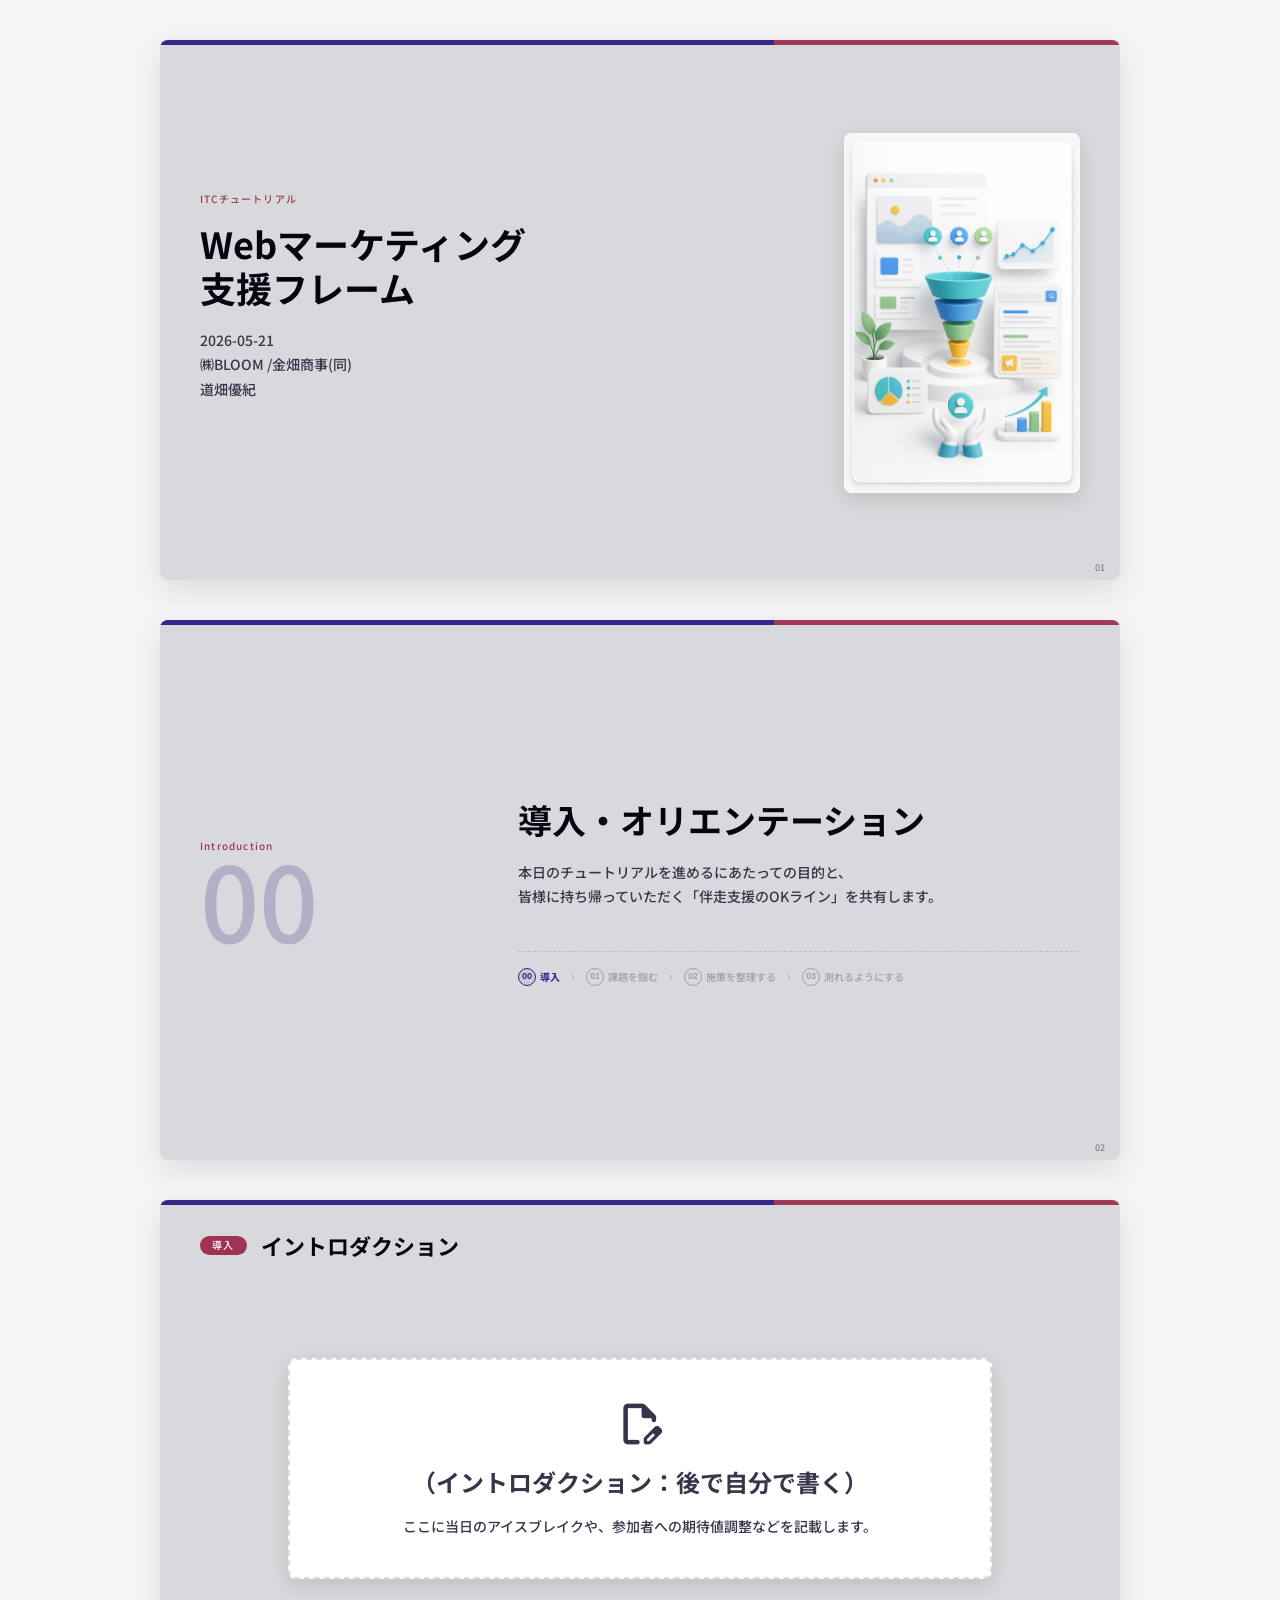
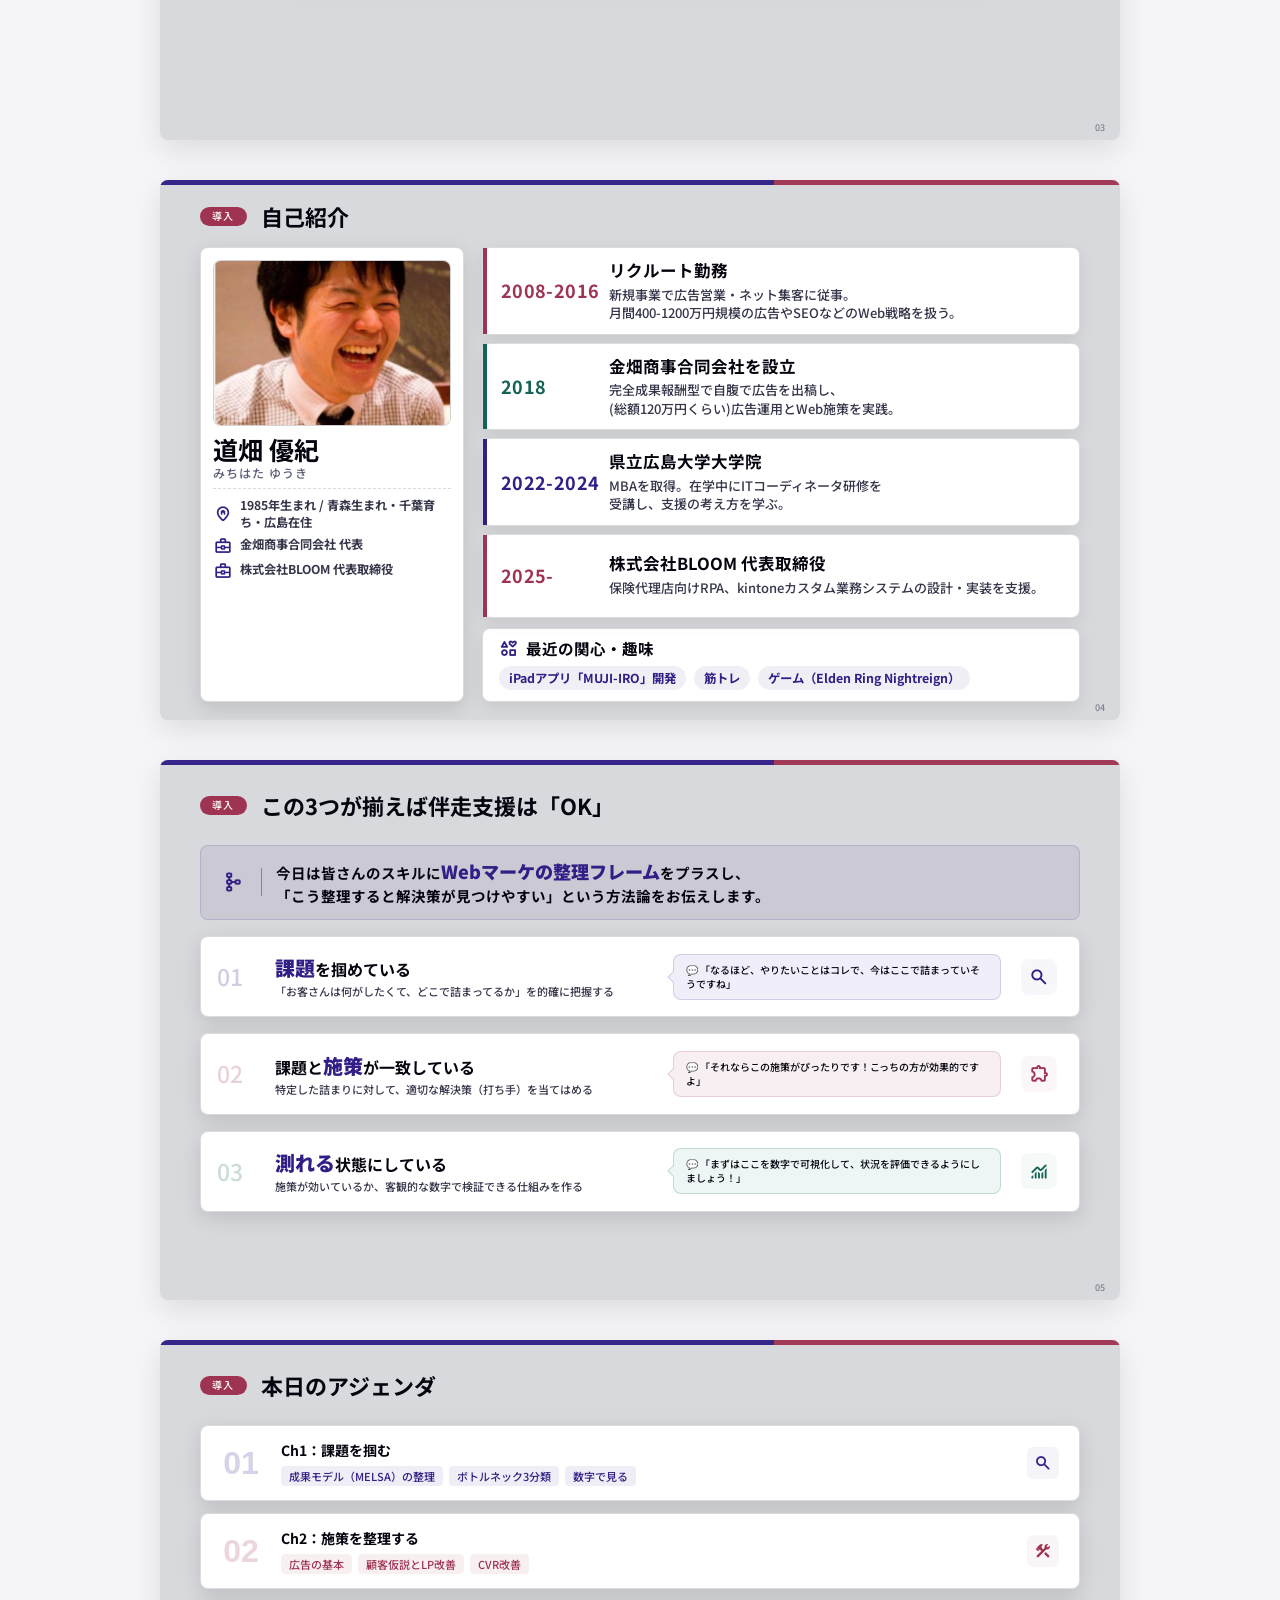
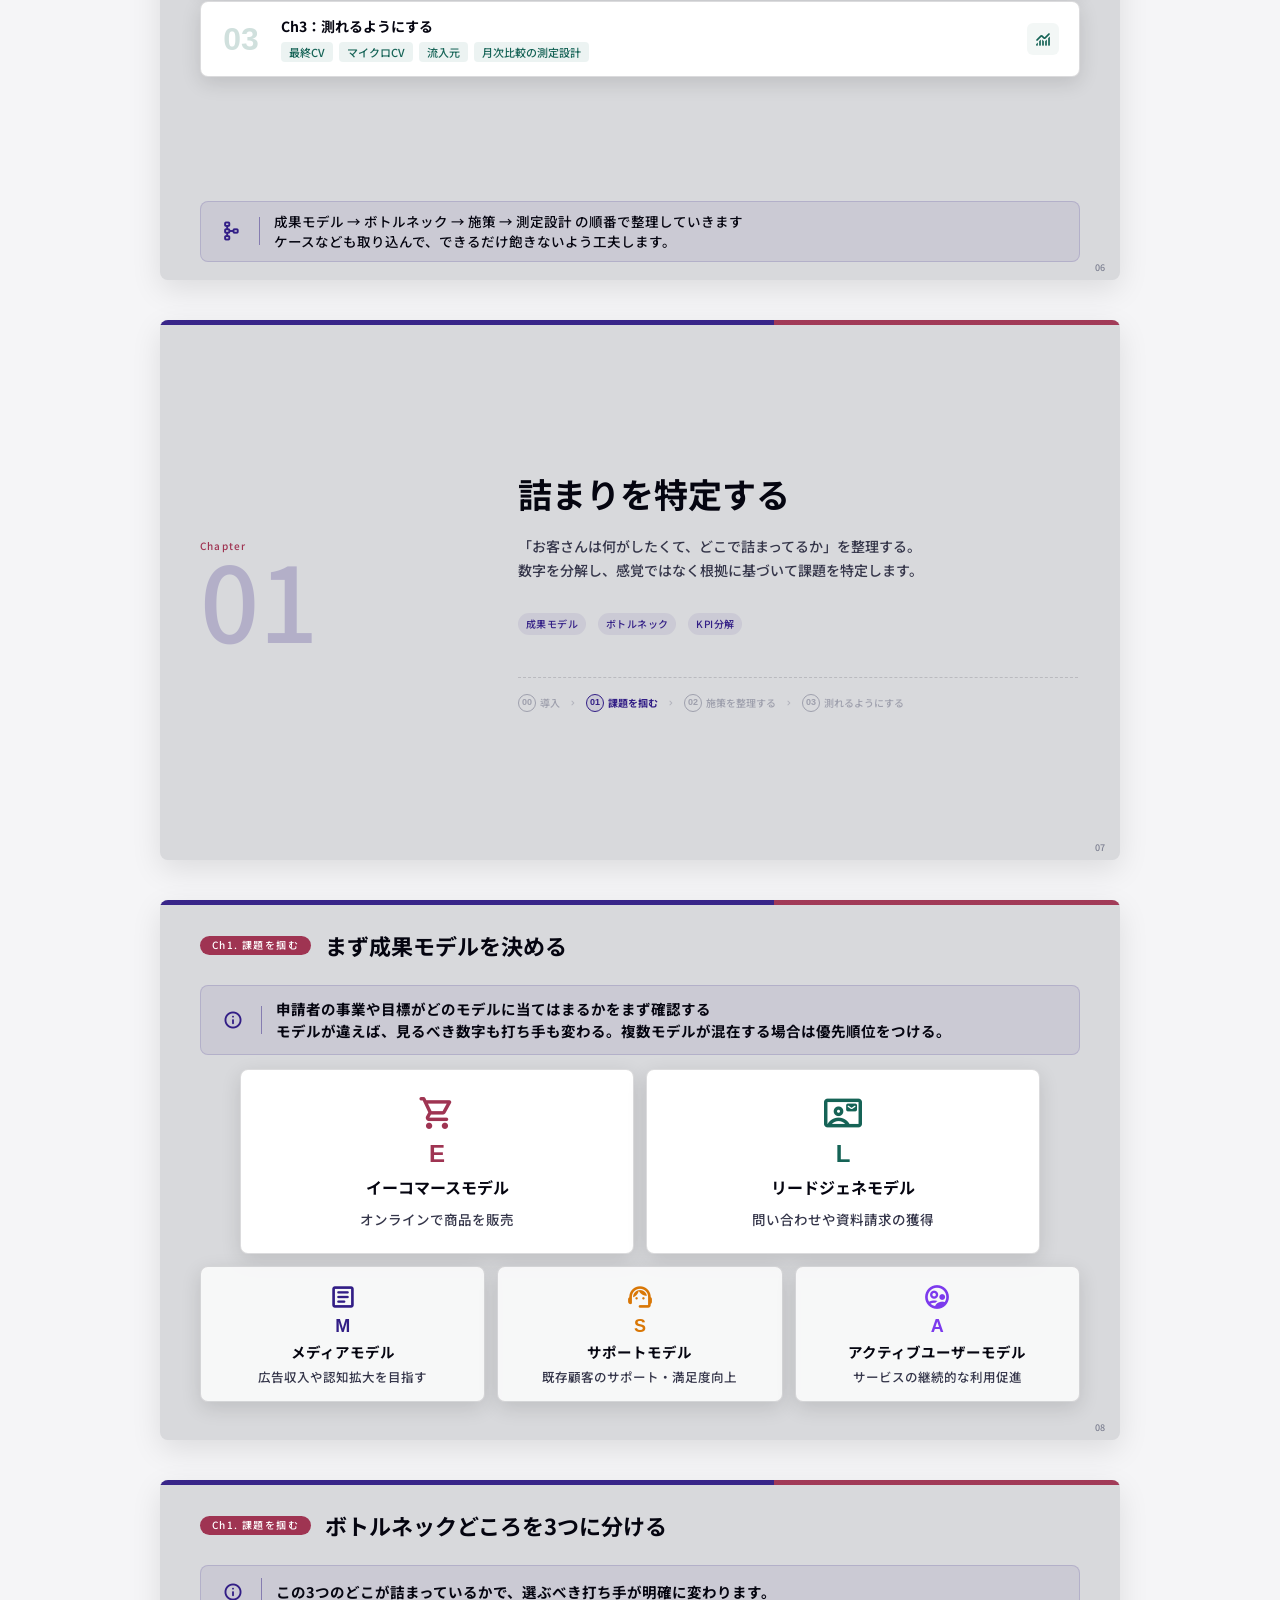
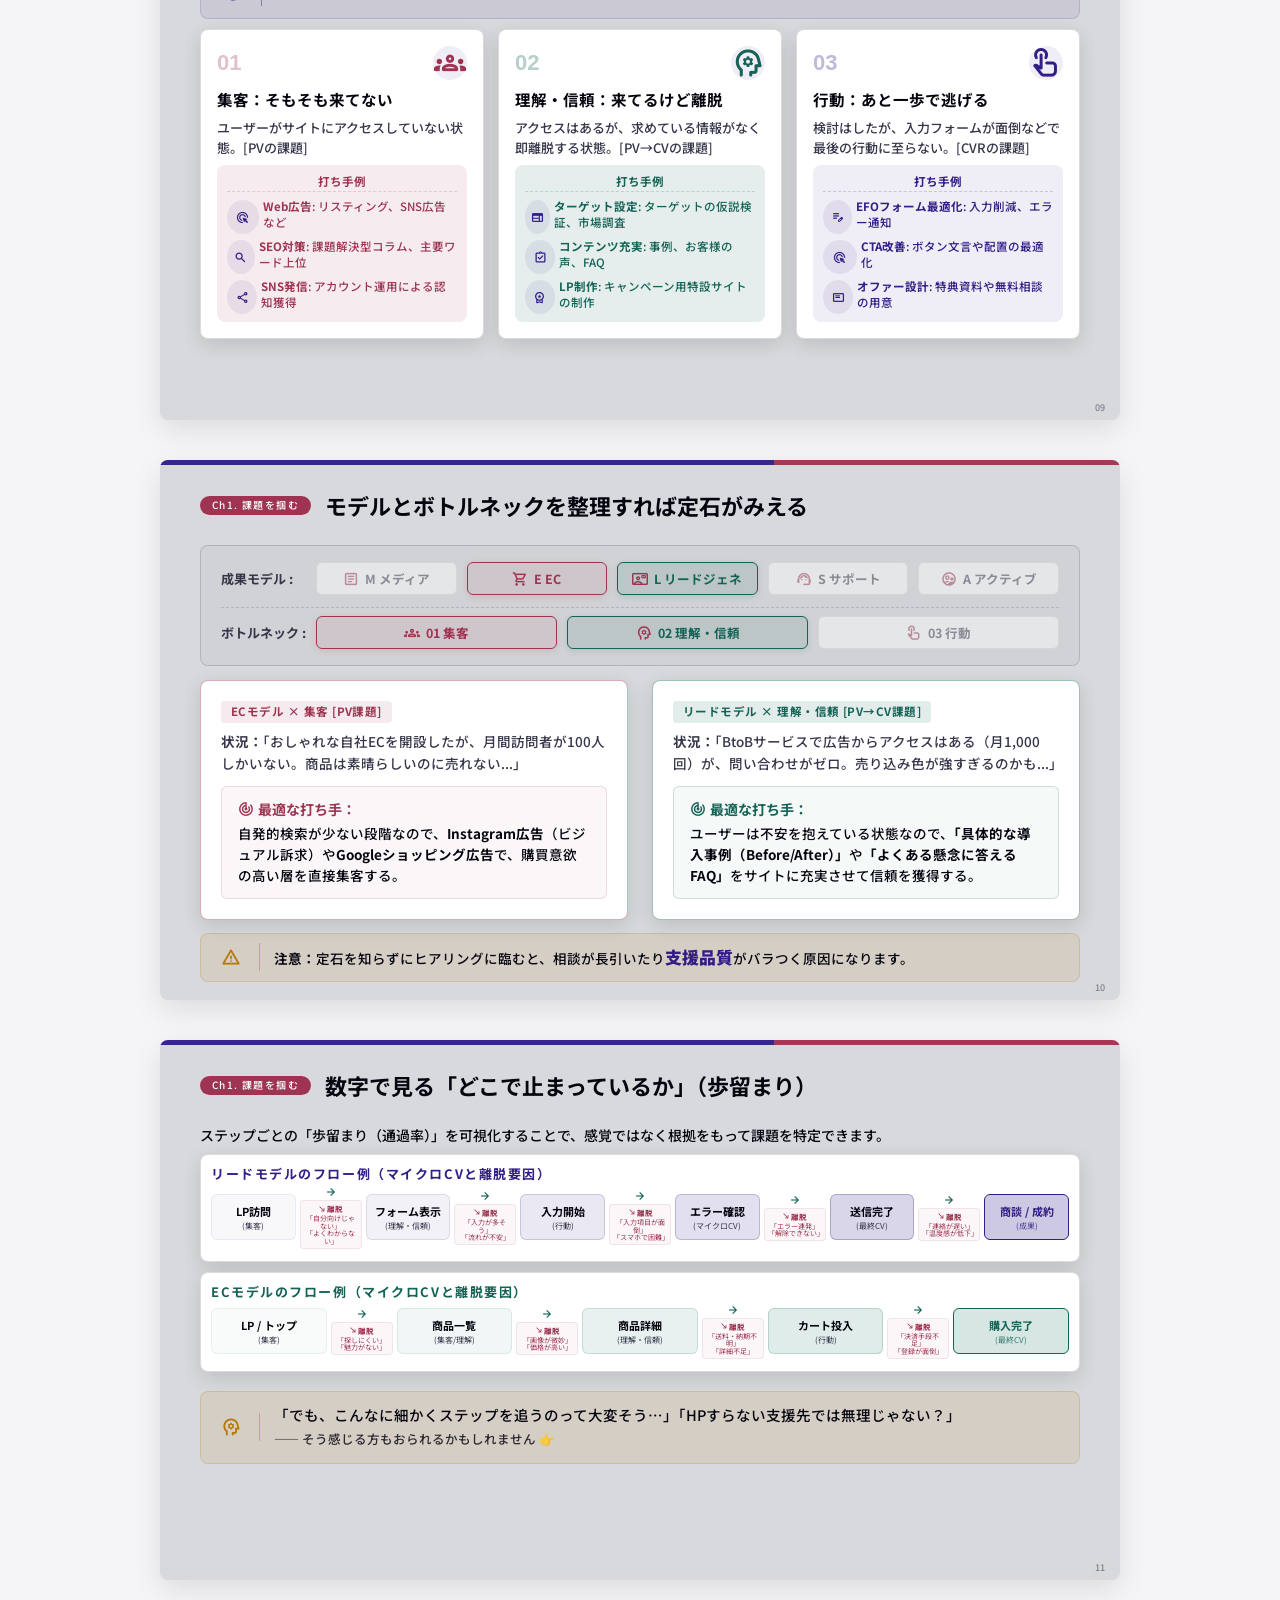
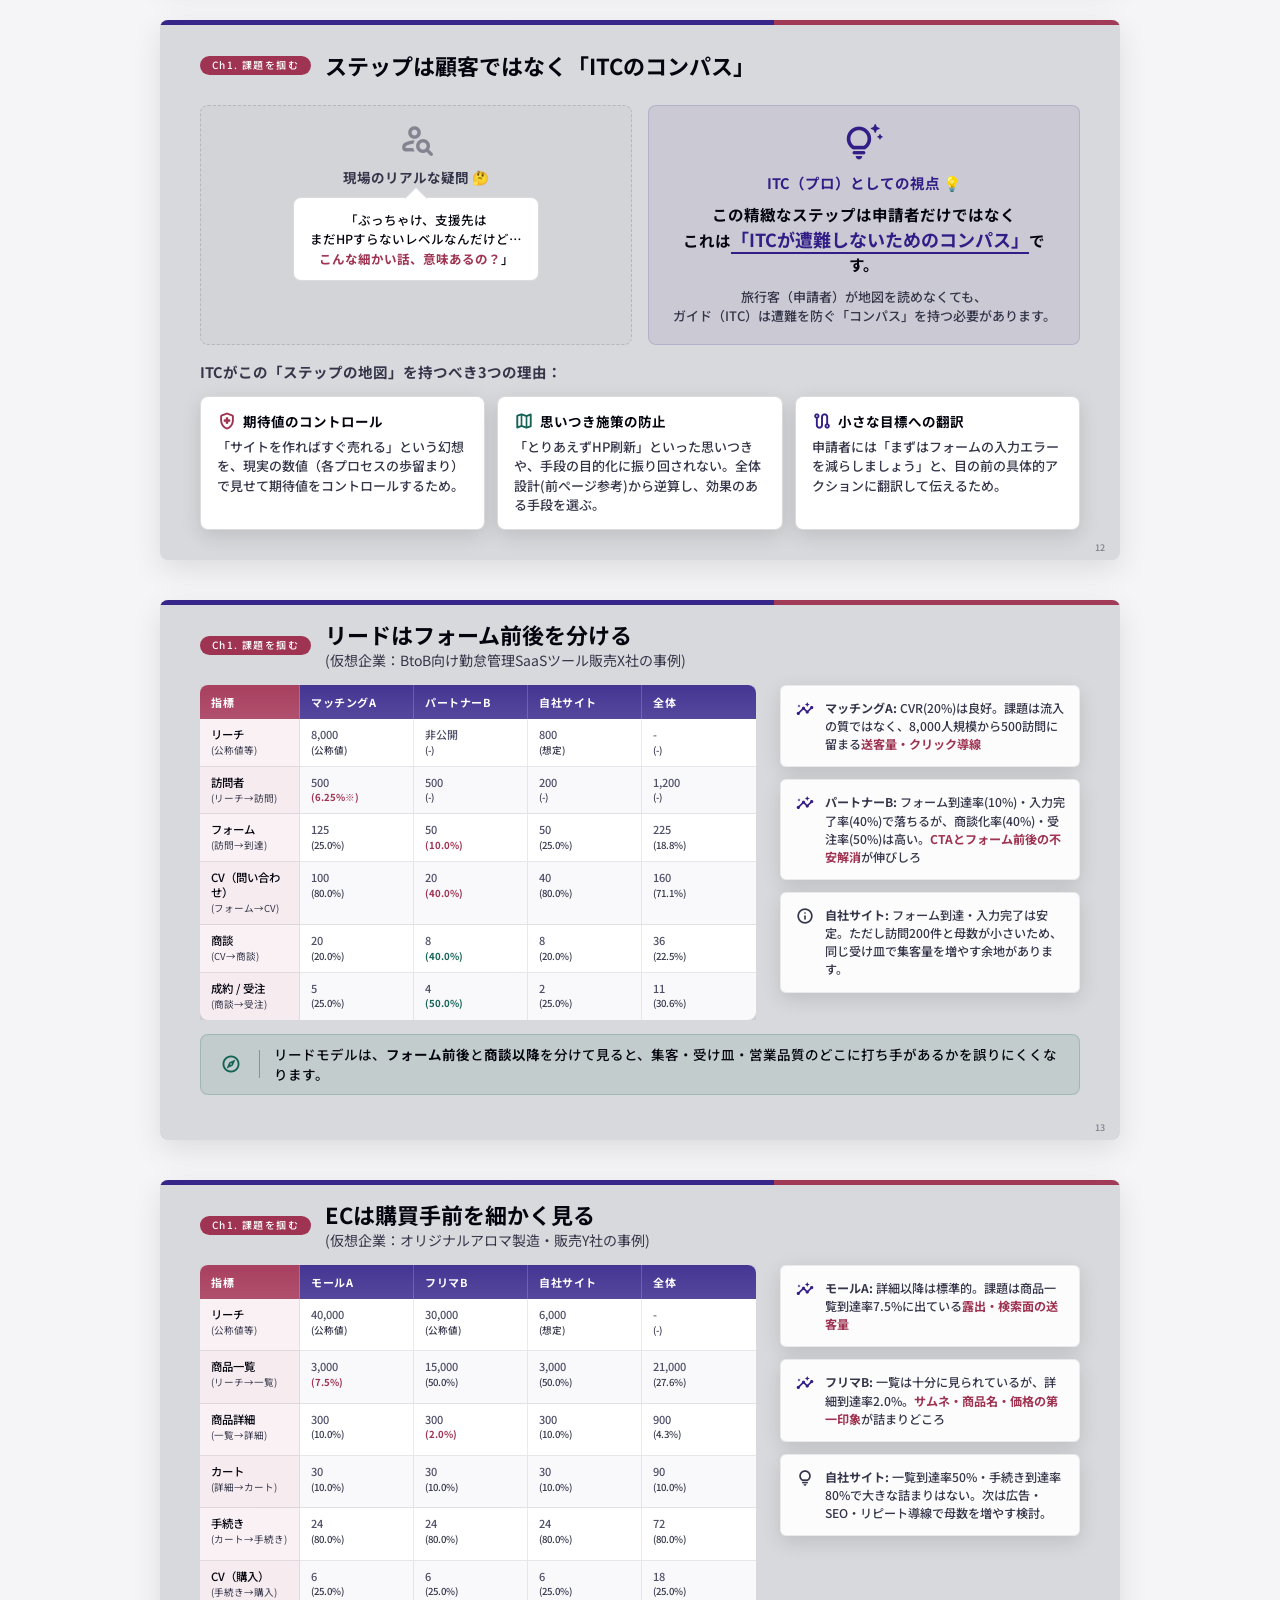
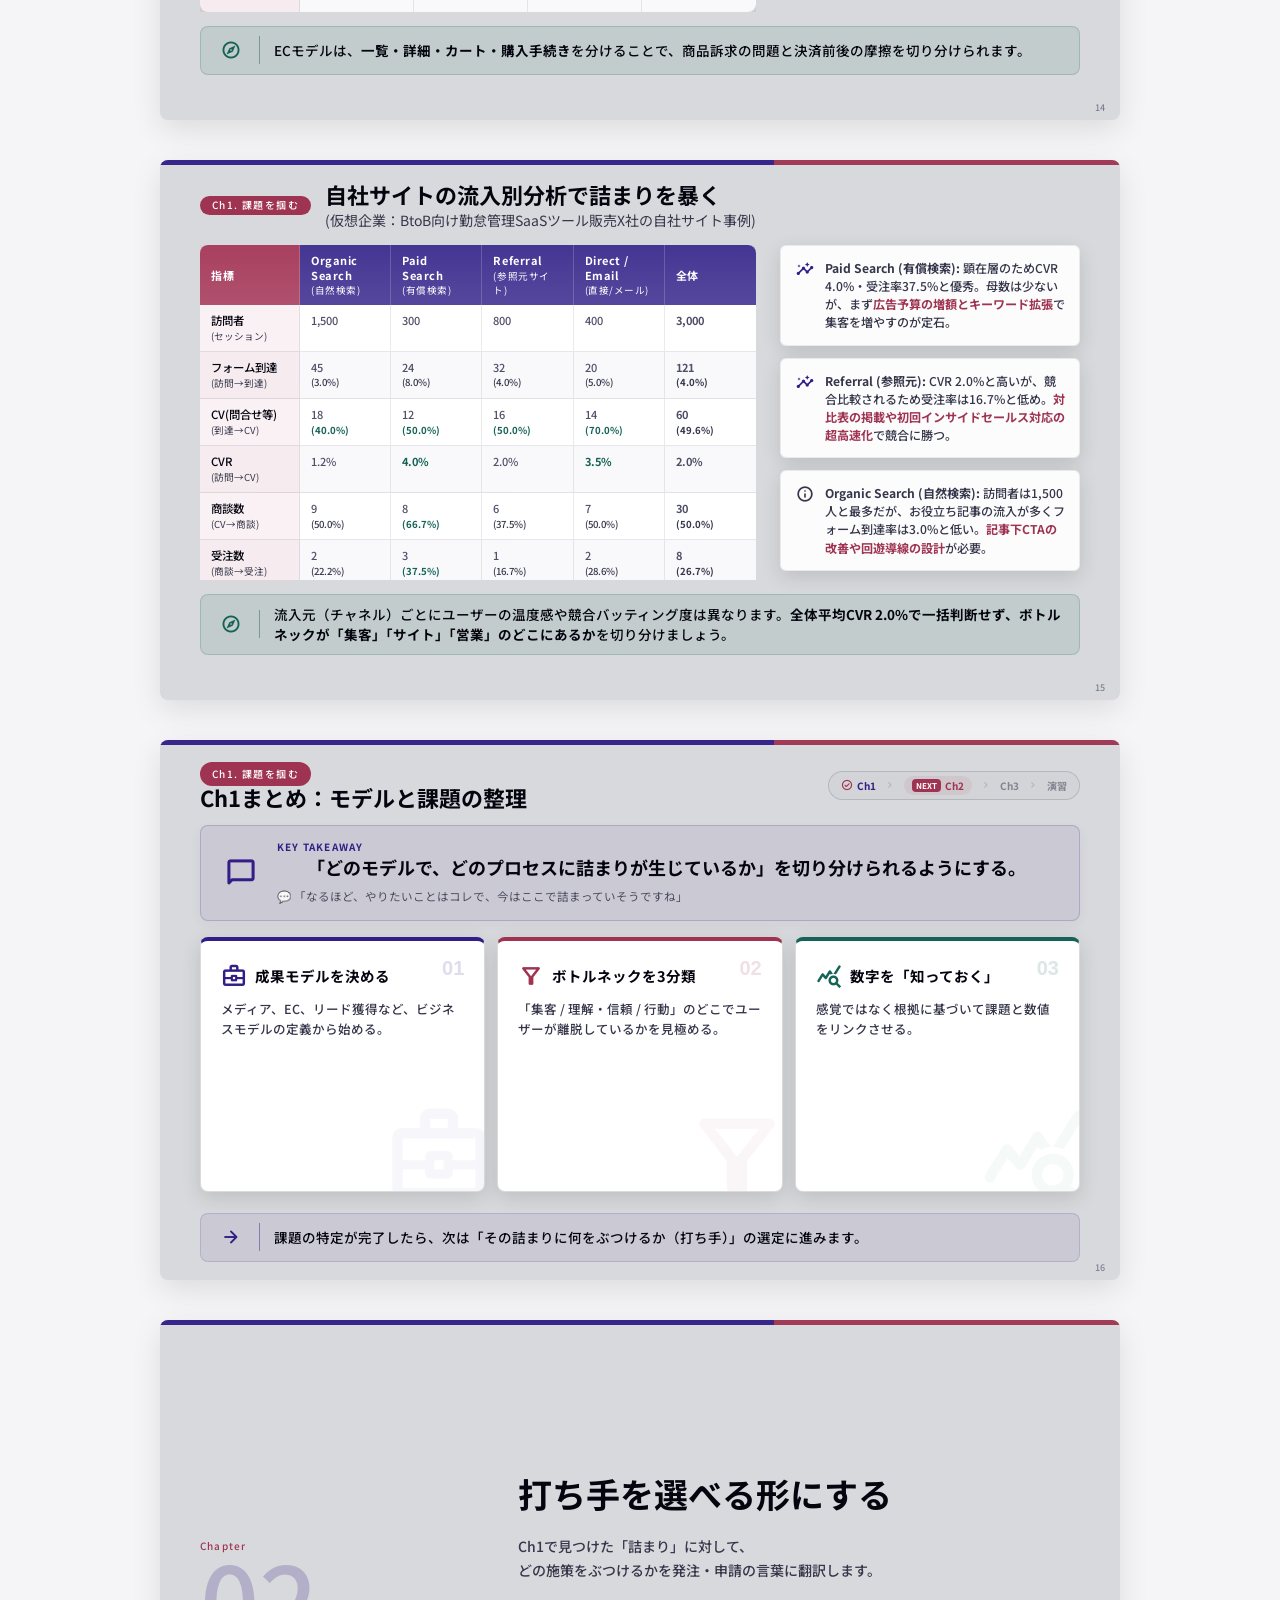
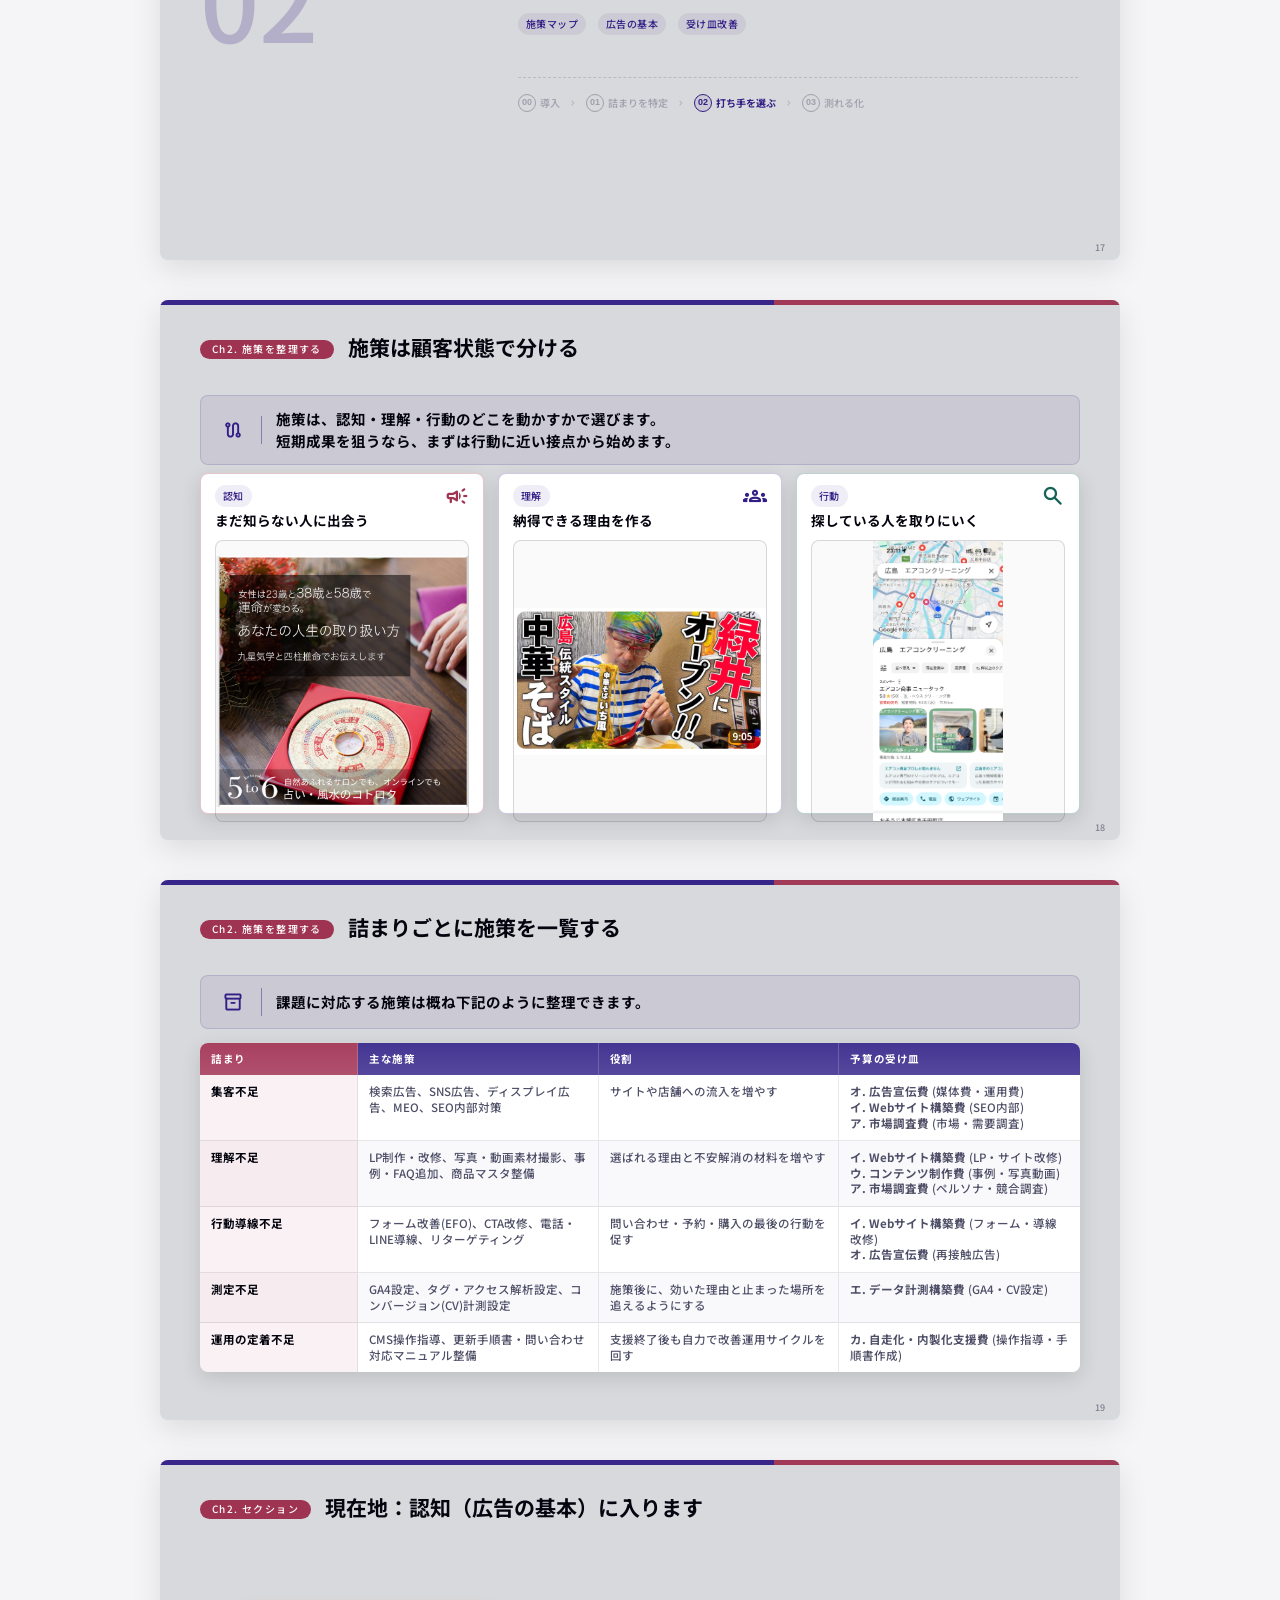
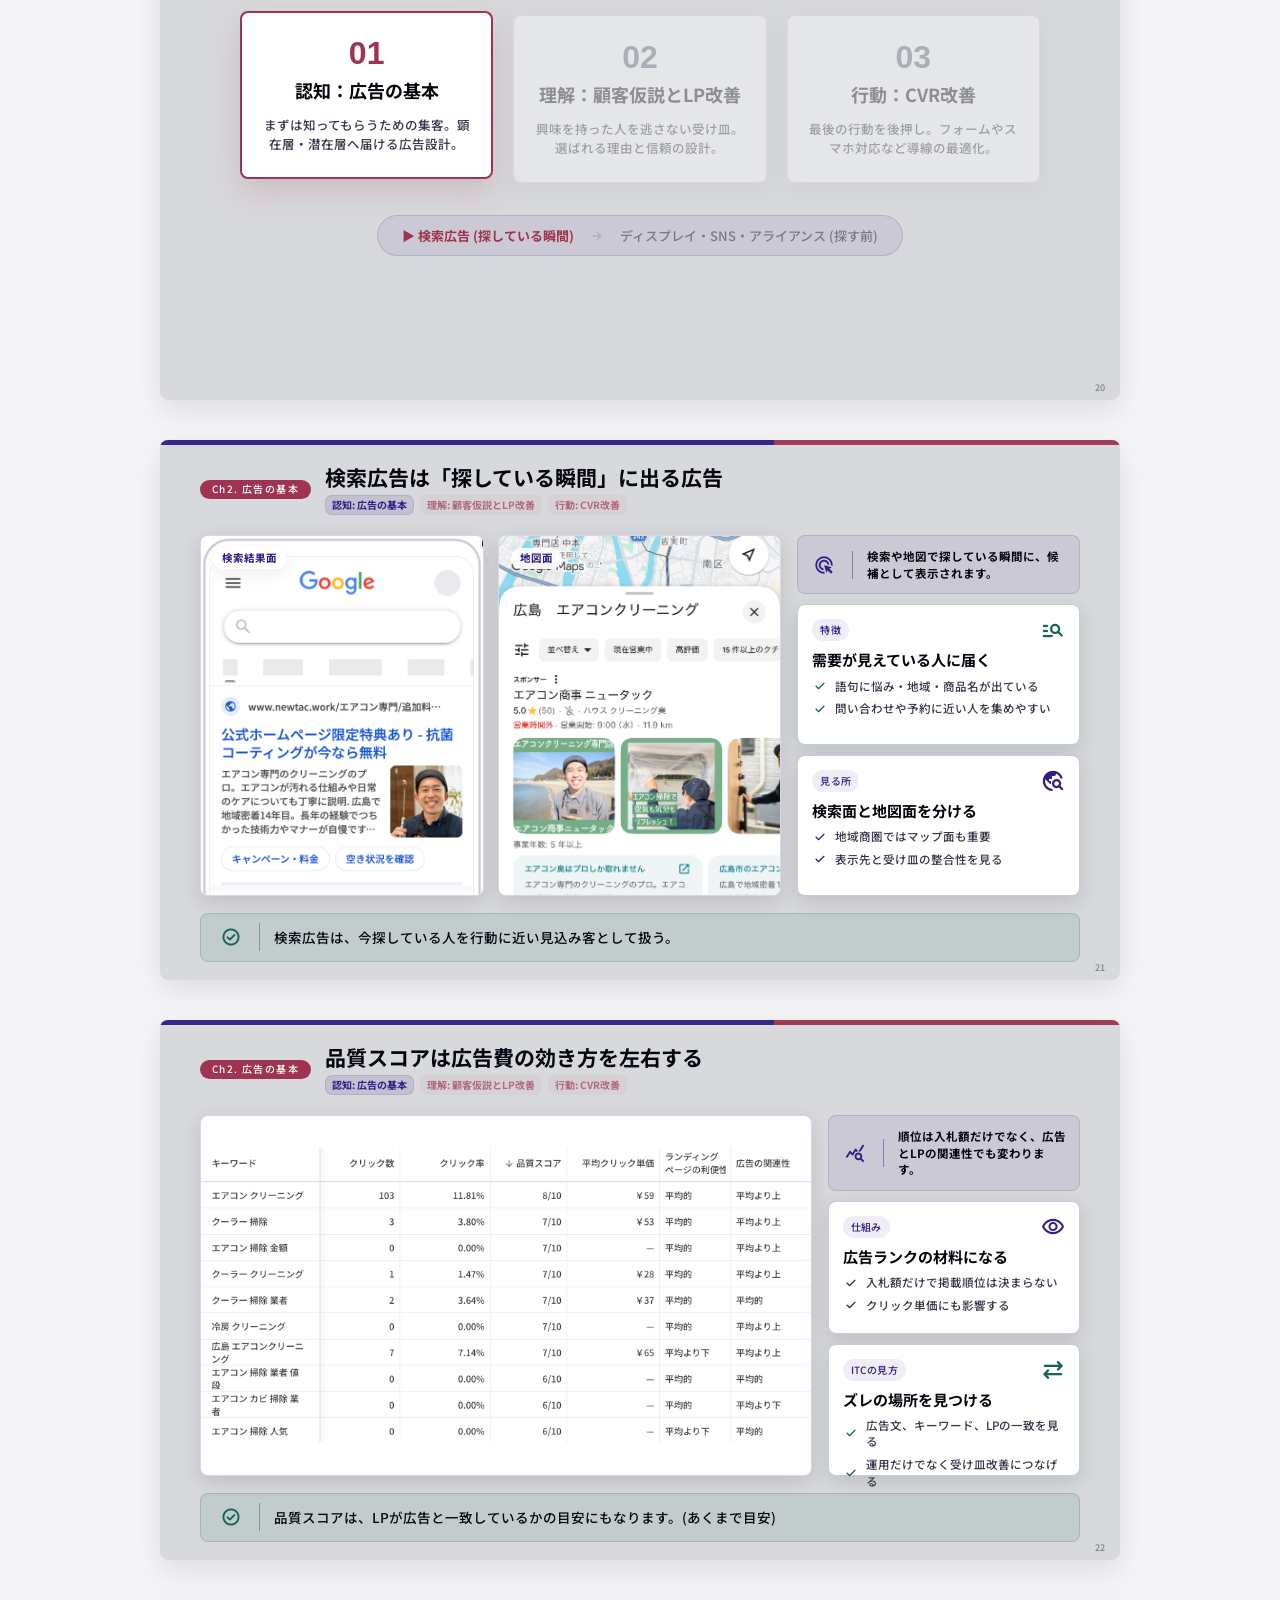
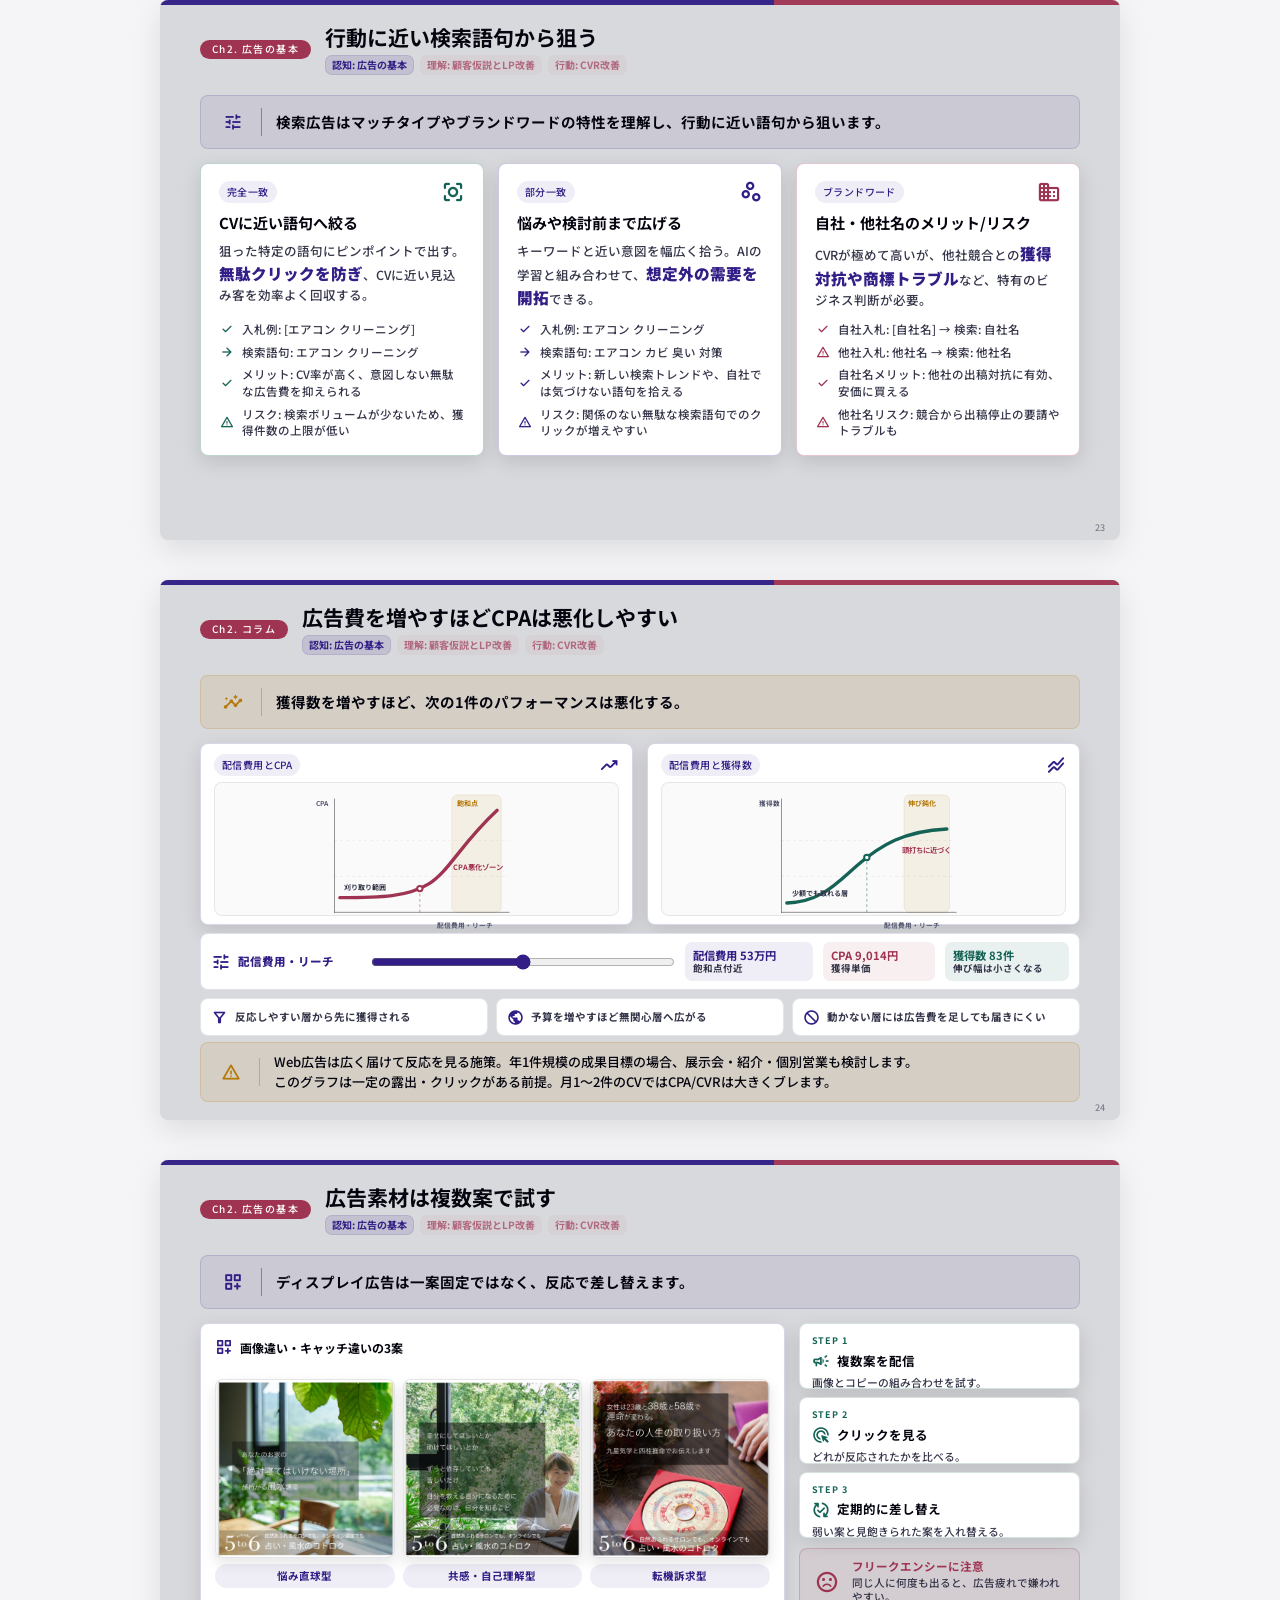
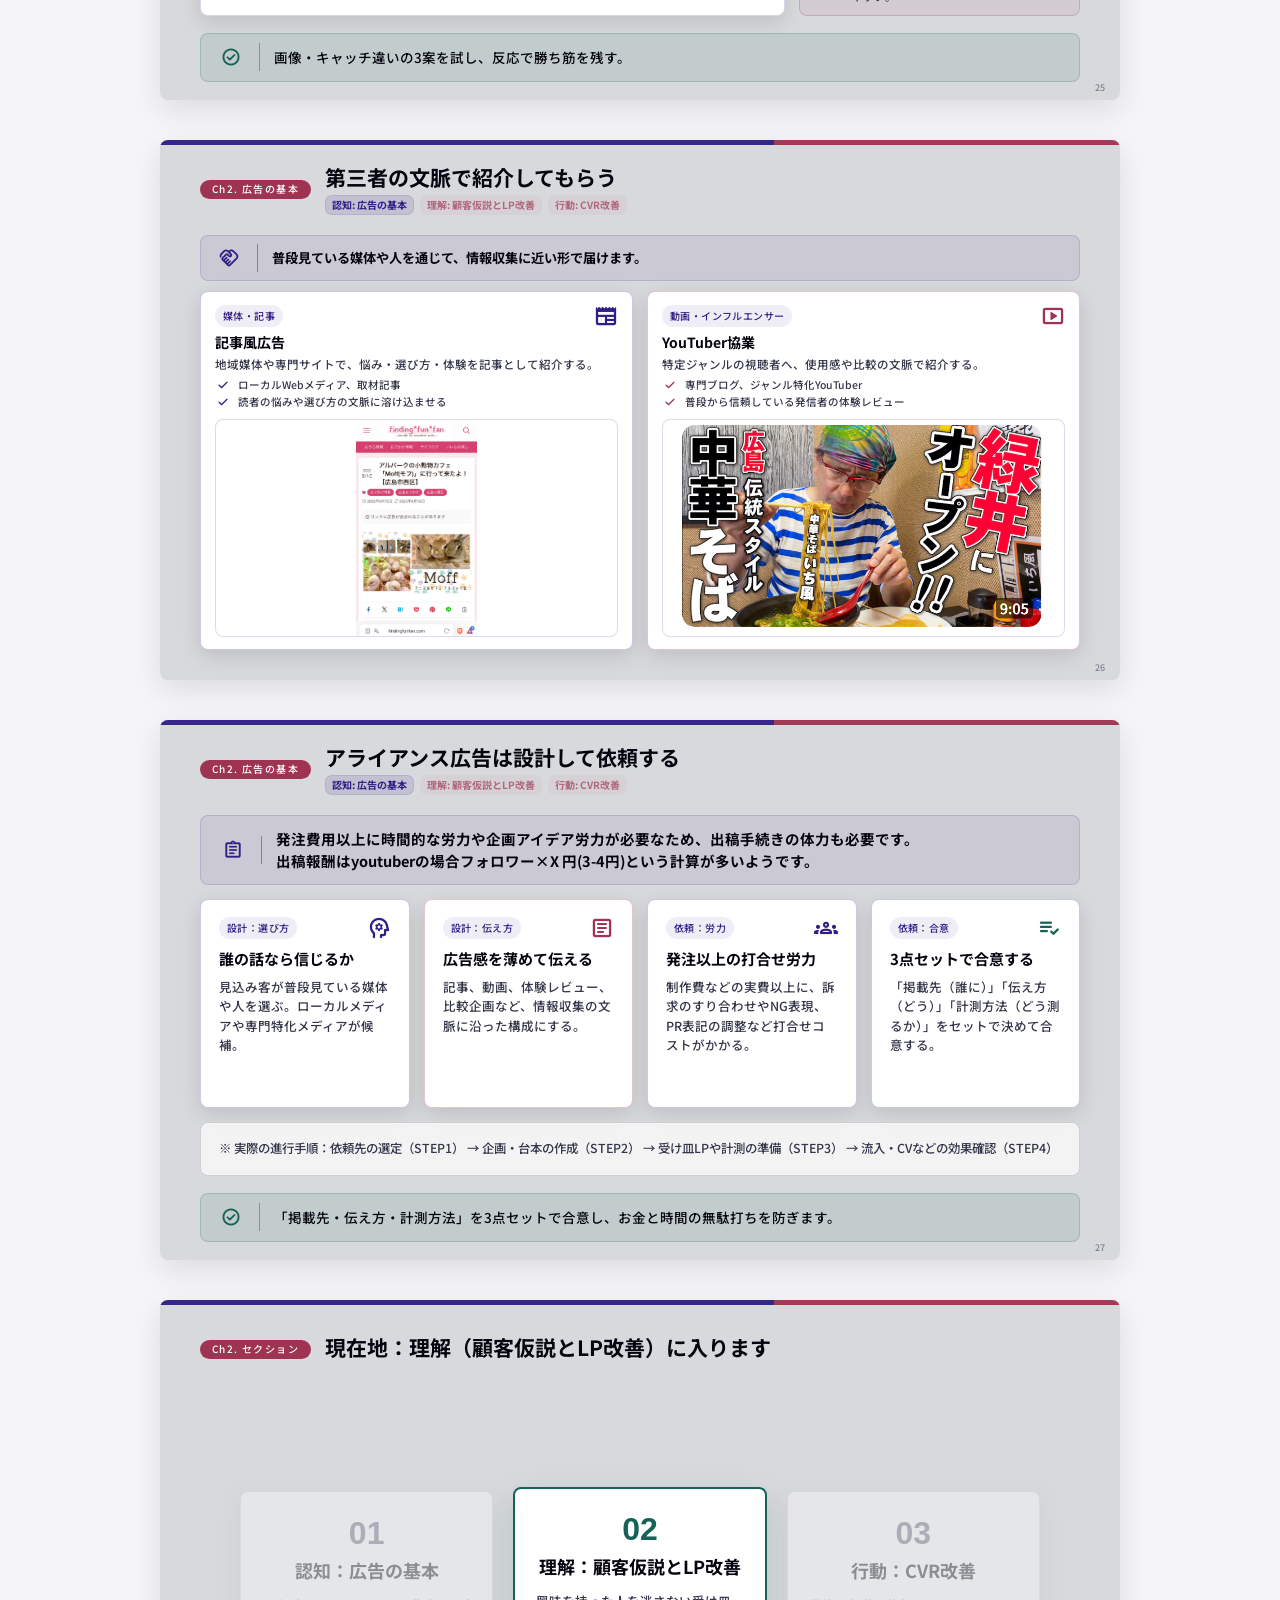
==== commit de476474: "Add new journey and persona illustrations to the images directory - Added journey_ads_illustration.p" ====
--- a/index.html
+++ b/index.html
@@ -11,7 +11,7 @@
   <link
     href="https://fonts.googleapis.com/css2?family=Material+Symbols+Rounded:opsz,wght,FILL,GRAD@20..48,500,0,0&amp;family=Noto+Sans+JP:wght@500;700&amp;display=swap"
     rel="stylesheet" />
-  <link href="style.css?v=6" rel="stylesheet" />
+  <link href="style.css?v=7" rel="stylesheet" />
   <style>
     /* 全スライドを縦に並べて表示 */
     body {
@@ -46,18 +46,13 @@
         <div class="cover-copy">
           <div class="eyebrow">ITCチュートリアル</div>
           <h1 class="cover-title">Webマーケティング<br />支援フレーム</h1>
-          <p class="cover-subtitle">ITCの課題整理力に、Webマーケのナレッジを装着する。<br />皆さんのスキルに、整理の道具を足すだけ。</p>
+          <p class="cover-subtitle">2026-05-21<br>㈱BLOOM /金畑商事(同)<br> 道畑優紀</p>
           <div class="cover-meta">
-            <span class="tag">課題特定</span>
-            <span class="tag">施策一致</span>
-            <span class="tag">測定設計</span>
-          </div>
-        </div>
-        <aside aria-label="資料概要" class="cover-mark">
-          <div class="cover-mark-number">WEB</div>
-          <p class="cover-mark-text">本資料は、ITコーディネータの皆様がクライアントのWebマーケティングを伴走支援するための実践的なフレームワークを提供します。</p>
-          <div class="divider-line"></div>
-          <p class="meta-line">2026 Edition</p>
+
+          </div>
+        </div>
+        <aside aria-label="Webマーケティング支援のイメージ" class="cover-mark cover-mark-image">
+          <img src="assets/cover-web-marketing-support.png" alt="Webマーケティング支援を表す抽象イメージ" />
         </aside>
       </main>
       <span class="page-num">01</span>
@@ -96,11 +91,6 @@
           <span class="step-num">03</span>
           <span class="step-name">測れるようにする</span>
         </div>
-        <span class="icon-symbol chapter-agenda-arrow">chevron_right</span>
-        <div class="chapter-agenda-step">
-          <span class="step-num">04</span>
-          <span class="step-name">演習＋まとめ</span>
-        </div>
       </div>
     </div>
   </main>
@@ -129,27 +119,70 @@
   </footer>
 </section>
 
-<section aria-label="自己紹介" class="slide v-normal">
+<section aria-label="自己紹介" class="slide v-normal v-profile">
   <div class="top-bar"></div>
   <header class="slide-header">
     <span class="section-badge">導入</span>
     <h1 class="slide-heading">自己紹介</h1>
   </header>
   <main class="content-area">
-    <div style="display: grid; grid-template-columns: 1fr 2fr; gap: 24px; height: 100%; align-items: center;">
-      <div style="background: #e0e0e0; border-radius: 12px; height: 300px; display: flex; flex-direction: column; align-items: center; justify-content: center; border: 2px dashed var(--line);">
-        <span class="icon-symbol" style="font-size: 64px; color: var(--muted);">account_circle</span>
-        <p style="color: var(--muted); margin-top: 8px; font-weight: bold;">(ここに画像を置く)</p>
-      </div>
-      <div>
-        <article class="card" style="padding: 32px; border: 2px dashed var(--line);">
-          <h2 style="color: var(--muted); margin-bottom: 16px;">（自己紹介：後で自分で書く）</h2>
-          <ul class="split-list" style="color: var(--muted);">
-            <li><span class="icon-symbol">check</span><span>経歴</span></li>
-            <li><span class="icon-symbol">check</span><span>専門領域</span></li>
-            <li><span class="icon-symbol">check</span><span>本日の意気込み</span></li>
-          </ul>
-        </article>
+    <div class="profile-layout">
+      <aside class="profile-side card">
+        <div class="profile-photo-frame">
+          <img src="assets/image copy 20.png" alt="道畑優紀の自己紹介写真" />
+        </div>
+        <div class="profile-name-block">
+          <p class="profile-name">道畑 優紀</p>
+          <p class="profile-kana">みちはた ゆうき</p>
+        </div>
+        <ul class="profile-meta">
+          <li><span class="icon-symbol">home_pin</span><span>1985年生まれ / 青森生まれ・千葉育ち・広島在住</span></li>
+          <li><span class="icon-symbol">business_center</span><span>金畑商事合同会社 代表</span></li>
+          <li><span class="icon-symbol">business_center</span><span>株式会社BLOOM 代表取締役</span></li>
+        </ul>
+      </aside>
+      <div class="profile-main">
+        <div class="profile-timeline">
+          <article class="profile-timeline-item is-signal">
+            <div class="profile-year">2008-2016</div>
+            <div>
+              <h2>リクルート勤務</h2>
+              <p>新規事業で広告営業・ネット集客に従事。<br>月間400-1200万円規模の広告やSEOなどのWeb戦略を扱う。</p>
+            </div>
+          </article>
+          <article class="profile-timeline-item is-ok">
+            <div class="profile-year">2018</div>
+            <div>
+              <h2>金畑商事合同会社を設立</h2>
+              <p>完全成果報酬型で自腹で広告を出稿し、<br>(総額120万円くらい)広告運用とWeb施策を実践。</p>
+            </div>
+          </article>
+          <article class="profile-timeline-item is-accent">
+            <div class="profile-year">2022-2024</div>
+            <div>
+              <h2>県立広島大学大学院</h2>
+              <p>MBAを取得。在学中にITコーディネータ研修を<br>受講し、支援の考え方を学ぶ。</p>
+            </div>
+          </article>
+          <article class="profile-timeline-item is-current">
+            <div class="profile-year">2025-</div>
+            <div>
+              <h2>株式会社BLOOM 代表取締役</h2>
+              <p>保険代理店向けRPA、kintoneカスタム業務システムの設計・実装を支援。</p>
+            </div>
+          </article>
+        </div>
+        <div class="profile-interest-card card">
+          <div class="profile-interest-head">
+            <span class="icon-symbol">interests</span>
+            <h2>最近の関心・趣味</h2>
+          </div>
+          <div class="profile-interest-tags">
+            <span>iPadアプリ「MUJI-IRO」開発</span>
+            <span>筋トレ</span>
+            <span>ゲーム（Elden Ring Nightreign）</span>
+          </div>
+        </div>
       </div>
     </div>
   </main>
@@ -168,7 +201,7 @@
     <div class="callout callout-lead is-blue">
       <span aria-label="導入" class="icon-symbol">schema</span>
       <p class="callout-text">
-        今日は皆さんのスキルに<span class="text-highlight">Webマーケの整理フレーム</span>をプラスし、「こう整理すると解決策が見つけやすい」状態を目指します。
+        今日は皆さんのスキルに<span class="text-highlight">Webマーケの整理フレーム</span>をプラスし、<br>「こう整理すると解決策が見つけやすい」という方法論をお伝えします。
       </p>
     </div>
     <article class="card list-row" style="flex: 1; grid-template-columns: 44px 1.35fr 1.15fr 48px; gap: 14px; padding: 0 16px; align-items: center;">
@@ -180,7 +213,7 @@
       <div class="expert-bubble" style="position: relative; background: #f0eef9; border: 1px solid rgba(50, 30, 134, 0.16); border-radius: 8px; padding: 8px 12px; font-size: 10px; line-height: 1.4; color: var(--ink); display: flex; align-items: center; min-height: 44px;">
         <div style="position: absolute; left: -5px; top: 50%; transform: translateY(-50%) rotate(45deg); width: 8px; height: 8px; background: #f0eef9; border-left: 1px solid rgba(50, 30, 134, 0.16); border-bottom: 1px solid rgba(50, 30, 134, 0.16); z-index: 1;"></div>
         <div style="position: relative; z-index: 2; font-weight: 500;">
-          💬 「なるほど、やりたいことはコレで、今はここで詰まっているんですね」
+          💬 「なるほど、やりたいことはコレで、今はここで詰まっていそうですね」
         </div>
       </div>
       <div class="list-meta" style="justify-self: center; width: 36px; height: 36px; padding: 0; display: flex; align-items: center; justify-content: center; border-radius: 8px; background: rgba(50, 30, 134, 0.04);"><span class="icon-symbol" style="font-size: 20px; color: var(--accent);">search</span></div>
@@ -272,25 +305,12 @@
         <span class="icon-symbol" style="color: var(--ok); font-size: 18px;">monitoring</span>
       </div>
     </article>
-    <!-- 04 -->
-    <article class="card" style="display: flex; align-items: center; padding: 14px 20px; gap: 20px; box-shadow: var(--shadow);">
-      <div style="font-size: 32px; font-weight: 900; color: rgba(113, 128, 150, 0.2); font-family: 'Outfit', sans-serif; min-width: 40px; text-align: center;">04</div>
-      <div style="flex: 1;">
-        <h2 style="font-size: 14px; font-weight: 700; margin: 0 0 2px 0; color: var(--ink);">演習 ＋ まとめ</h2>
-        <div style="display: flex; gap: 6px; flex-wrap: wrap; margin-top: 6px;">
-          <span style="font-size: 11px; color: #718096; background: rgba(113, 128, 150, 0.08); padding: 2px 8px; border-radius: 4px; font-weight: 500;">架空企業でフレームを実践</span>
-          <span style="font-size: 11px; color: #718096; background: rgba(113, 128, 150, 0.08); padding: 2px 8px; border-radius: 4px; font-weight: 500;">迷ったらこの順番に戻る</span>
-        </div>
-      </div>
-      <div style="width: 32px; height: 32px; background: rgba(113, 128, 150, 0.05); border-radius: 6px; display: flex; align-items: center; justify-content: center;">
-        <span class="icon-symbol" style="color: #718096; font-size: 18px;">school</span>
-      </div>
-    </article>
+
   </main>
   <footer class="slide-footer">
     <div class="callout callout-conclusion is-blue">
       <span aria-label="要点" class="icon-symbol">schema</span>
-      <p class="callout-text">成果モデル → ボトルネック → 施策 → 測定設計 の順番で整理していきます</p>
+      <p class="callout-text">成果モデル → ボトルネック → 施策 → 測定設計 の順番で整理していきます<br>ケースなども取り込んで、できるだけ飽きないよう工夫します。</p>
     </div>
     <span class="page-num">06</span>
   </footer>
@@ -333,11 +353,6 @@
         <div class="chapter-agenda-step">
           <span class="step-num">03</span>
           <span class="step-name">測れるようにする</span>
-        </div>
-        <span class="icon-symbol chapter-agenda-arrow">chevron_right</span>
-        <div class="chapter-agenda-step">
-          <span class="step-num">04</span>
-          <span class="step-name">演習＋まとめ</span>
         </div>
       </div>
     </div>
@@ -465,9 +480,9 @@
         
         <div style="margin-top: auto; display: flex; flex-direction: column; gap: 4px; padding: 8px 10px; background: var(--ok-soft); border-radius: 8px; font-size: 11.5px; color: var(--ok); text-align: left;">
           <div style="font-weight: 700; text-align: center; border-bottom: 1px dashed rgba(21, 99, 86, 0.2); padding-bottom: 2px; margin-bottom: 2px;">打ち手例</div>
-          <div style="display: flex; gap: 4px; align-items: flex-start;"><span class="icon-symbol" style="font-size: 13px; margin-top: 2px;">web</span><span><strong>LP・サイト改修</strong>: ターゲット毎のページ最適化</span></div>
+          <div style="display: flex; gap: 4px; align-items: flex-start;"><span class="icon-symbol" style="font-size: 13px; margin-top: 2px;">web</span><span><strong>ターゲット設定</strong>: ターゲットの仮説検証、市場調査</span></div>
           <div style="display: flex; gap: 4px; align-items: flex-start;"><span class="icon-symbol" style="font-size: 13px; margin-top: 2px;">assignment_turned_in</span><span><strong>コンテンツ充実</strong>: 事例、お客様の声、FAQ</span></div>
-          <div style="display: flex; gap: 4px; align-items: flex-start;"><span class="icon-symbol" style="font-size: 13px; margin-top: 2px;">workspace_premium</span><span><strong>信頼性向上</strong>: 実績掲載や強みの明確化</span></div>
+          <div style="display: flex; gap: 4px; align-items: flex-start;"><span class="icon-symbol" style="font-size: 13px; margin-top: 2px;">workspace_premium</span><span><strong>LP制作</strong>: キャンペーン用特設サイトの制作</span></div>
         </div>
       </article>
 
@@ -842,8 +857,8 @@
     <div class="callout callout-conclusion callout-bridge is-yellow">
       <span class="icon-symbol">psychology</span>
       <p class="callout-text">
-        「でも、こんなに細かく数字を追うのって大変そう…」「HPすらない支援先では無理じゃない？」<br>
-        <span class="callout-subtext">—— そう感じた方は、次のページへ 👉（実は、この数字はクライアントに求めなくてOKです！）</span>
+        「でも、こんなに細かくステップを追うのって大変そう…」「HPすらない支援先では無理じゃない？」<br>
+        <span class="callout-subtext">—— そう感じる方もおられるかもしれません 👉</span>
       </p>
     </div>
   </main>
@@ -852,11 +867,11 @@
   </footer>
 </section>
 
-<section aria-label="数字は顧客ではなく「ITCのコンパス」" class="slide v-normal">
+<section aria-label="ステップは顧客のためではなく「ITCのコンパス」" class="slide v-normal">
   <div class="top-bar"></div>
   <header class="slide-header">
     <span class="section-badge">Ch1. 課題を掴む</span>
-    <h1 class="slide-heading">数字は顧客ではなく「ITCのコンパス」</h1>
+    <h1 class="slide-heading">ステップは顧客ではなく「ITCのコンパス」</h1>
   </header>
   <main class="content-area" style="display: flex; flex-direction: column; gap: 16px;">
 
@@ -883,12 +898,12 @@
         <span class="icon-symbol" style="font-size: 38px; color: var(--accent);">tips_and_updates</span>
         <div style="font-size: 14.5px; font-weight: 700; color: var(--accent);">ITC（プロ）としての視点 💡</div>
         <div style="font-size: 15.5px; font-weight: 700; color: var(--ink); line-height: 1.5;">
-          結論：この精緻なステップはお客さんに見せなくてOK！<br>
+          この精緻なステップは申請者だけではなく<br>
           これは<strong
             style="color: var(--accent); font-size: 18px; border-bottom: 2px solid var(--accent);">「ITCが遭難しないためのコンパス」</strong>です。
         </div>
         <div style="font-size: 13px; color: var(--muted); line-height: 1.5;">
-          旅行客（顧客）が地図を読めなくても、<br>ガイド（ITC）は遭難を防ぐ「コンパス」を持つ必要があります。
+          旅行客（申請者）が地図を読めなくても、<br>ガイド（ITC）は遭難を防ぐ「コンパス」を持つ必要があります。
         </div>
       </article>
     </div>
@@ -896,7 +911,7 @@
     <!-- 3つの理由 -->
     <div style="display: flex; flex-direction: column; gap: 10px; margin-top: auto;">
       <div style="font-size: 14.5px; font-weight: 700; color: var(--muted); margin-bottom: 4px;">
-        ITCがこの「数字の地図」を持つべき3つの理由：
+        ITCがこの「ステップの地図」を持つべき3つの理由：
       </div>
 
       <div style="display: grid; grid-template-columns: repeat(3, 1fr); gap: 12px;">
@@ -1269,10 +1284,10 @@
       <div class="takeaway-content">
         <div class="eyebrow">Key Takeaway</div>
         <p class="summary-claim">
-          <strong>「どのモデルで、どのプロセスに詰まりが生じているか」</strong>を客観的な数字で特定する。
+          <strong>「どのモデルで、どのプロセスに詰まりが生じているか」</strong>を切り分けられるようにする。
         </p>
         <span style="font-size: 11.5px; color: var(--muted); margin-top: 4px; display: block; font-weight: normal; opacity: 0.85;">
-          💬 「なるほど、やりたいことはコレで、今はここで詰まっているんですね」
+          💬 「なるほど、やりたいことはコレで、今はここで詰まっていそうですね」
         </span>
       </div>
     </article>
@@ -1366,18 +1381,13 @@
           <span class="step-num">03</span>
           <span class="step-name">測れる化</span>
         </div>
-        <span class="icon-symbol chapter-agenda-arrow">chevron_right</span>
-        <div class="chapter-agenda-step">
-          <span class="step-num">04</span>
-          <span class="step-name">演習＋まとめ</span>
-        </div>
       </div>
     </div>
   </main>
   <span class="page-num">17</span>
 </section>
 
-<section aria-label="施策は顧客状態で分ける" class="slide v-normal v-ch2 ch2-topic-overview ch2-stage-awareness ch2-stage-understanding ch2-stage-action">
+<section aria-label="施策は顧客状態で分ける" class="slide v-normal v-ch2 ch2-stage-cards ch2-topic-overview ch2-stage-awareness ch2-stage-understanding ch2-stage-action">
   <div class="top-bar"></div>
   <header class="slide-header">
     <span class="section-badge">Ch2. 施策を整理する</span>
@@ -1386,7 +1396,7 @@
   <main class="content-area ch2-stack">
     <div class="callout callout-lead is-blue">
       <span class="icon-symbol">route</span>
-      <p class="callout-text">施策は、認知・理解・行動のどこを動かすかで選びます。</p>
+      <p class="callout-text">施策は、認知・理解・行動のどこを動かすかで選びます。<br>短期成果を狙うなら、まずは行動に近い接点から始めます。</p>
     </div>
     <div class="ch2-grid-3">
       <article class="card ch2-card is-signal">
@@ -1396,14 +1406,12 @@
         </div>
         <h2 class="ch2-card-title">まだ知らない人に出会う</h2>
         <p class="ch2-card-body">まだ探していない人に接点を作り、選択肢に入るきっかけを作る。</p>
-        <div class="ch2-ad-mock-mini">
-          <div class="ch2-banner-mock-mini">
-            <span class="icon-symbol">image</span>
-          </div>
+        <div class="ch2-stage-image-frame">
+          <img src="assets/image copy 2.png" alt="風水講座の広告案。命式盤の画像に、23歳、38歳、58歳で運命が変わるというキャッチ。" />
         </div>
         <ul class="ch2-mini-list">
           <li><span class="icon-symbol">check</span><span>ディスプレイ広告、SNS広告</span></li>
-          <li><span class="icon-symbol">check</span><span>指名検索や再接触の前段</span></li>
+          <li><span class="icon-symbol">check</span><span>テキスト型のディスプレイ広告もある</span></li>
         </ul>
       </article>
       <article class="card ch2-card is-accent">
@@ -1413,10 +1421,8 @@
         </div>
         <h2 class="ch2-card-title">納得できる理由を作る</h2>
         <p class="ch2-card-body">第三者の信用や具体例で、不安を減らし比較検討を進める。</p>
-        <div class="ch2-ad-mock-mini is-text">
-          <div class="ch2-target-mock">
-            <span class="icon-symbol">handshake</span> 信用を借りて伝える
-          </div>
+        <div class="ch2-stage-image-frame">
+          <img src="assets/image copy 18.png" alt="広島伝統スタイルの中華そばを紹介する動画サムネイル" />
         </div>
         <ul class="ch2-mini-list">
           <li><span class="icon-symbol">check</span><span>アライアンス、紹介導線</span></li>
@@ -1430,10 +1436,8 @@
         </div>
         <h2 class="ch2-card-title">探している人を取りにいく</h2>
         <p class="ch2-card-body">困りごとが検索語句に出た人へ、候補としてすぐ届ける。</p>
-        <div class="ch2-ad-mock-mini">
-          <div class="ch2-search-bar-mini">
-            <span class="icon-symbol">search</span> 広島 リフォーム
-          </div>
+        <div class="ch2-stage-image-frame">
+          <img src="assets/search-ad-map-result.png" alt="Googleマップで広島のエアコンクリーニングを検索した際のスポンサー表示" />
         </div>
         <ul class="ch2-mini-list">
           <li><span class="icon-symbol">check</span><span>検索広告、MEO、SEO</span></li>
@@ -1443,10 +1447,6 @@
     </div>
   </main>
   <footer class="slide-footer">
-    <div class="callout callout-conclusion is-yellow">
-      <span class="icon-symbol">priority_high</span>
-      <p class="callout-text">短期成果を狙うなら、まずは行動に近い接点から始める。</p>
-    </div>
     <span class="page-num">18</span>
   </footer>
 </section>
@@ -1739,6 +1739,115 @@
   </main>
   <footer class="slide-footer">
     <span class="page-num">23</span>
+  </footer>
+</section>
+
+<section aria-label="コラム：広告費を増やすほどCPAは悪化しやすい" class="slide v-normal v-ch2 ch2-topic-ads ch2-stage-awareness ch2-cpa-column">
+  <div class="top-bar"></div>
+  <header class="slide-header">
+    <span class="section-badge">Ch2. コラム</span>
+    <h1 class="slide-heading">広告費を増やすほどCPAは悪化しやすい</h1>
+    <div class="ch2-context" aria-label="Ch2内の現在地">
+      <span class="ch2-context-item stage-awareness">認知: 広告の基本</span>
+      <span class="ch2-context-item stage-understanding">理解: 顧客仮説とLP改善</span>
+      <span class="ch2-context-item stage-action">行動: CVR改善</span>
+    </div>
+  </header>
+  <main class="content-area ch2-stack">
+    <div class="callout callout-lead is-yellow">
+      <span class="icon-symbol">insights</span>
+      <p class="callout-text">獲得数を増やすほど、次の1件のパフォーマンスは悪化する。</p>
+    </div>
+    <div class="ch2-cpa-layout" data-cpa-simulator>
+      <div class="ch2-cpa-chart-grid" aria-label="配信費用とCPA、配信費用と獲得数の関係">
+        <article class="card ch2-cpa-chart-card">
+          <div class="ch2-cpa-chart-head">
+            <span class="tag">配信費用とCPA</span>
+            <span class="icon-symbol">trending_up</span>
+          </div>
+          <div class="ch2-cpa-chart-frame">
+            <svg class="ch2-cpa-svg" viewBox="0 0 330 225" role="img" aria-label="配信費用を増やすと、飽和点を境にCPAが弓なりに上昇する図">
+              <rect class="ch2-cpa-zone" x="218" y="18" width="74" height="176" rx="8"></rect>
+              <line class="ch2-cpa-axis" x1="42" y1="194" x2="304" y2="194"></line>
+              <line class="ch2-cpa-axis" x1="42" y1="194" x2="42" y2="24"></line>
+              <path class="ch2-cpa-gridline" d="M42 140H304"></path>
+              <path class="ch2-cpa-gridline" d="M42 86H304"></path>
+              <path class="ch2-cpa-curve is-cpa" data-cpa-curve="cpa" d="M50 172 C112 172 152 171 184 151 C214 132 232 91 286 41"></path>
+              <line class="ch2-cpa-guide" data-cpa-guide="cpa" x1="218" y1="194" x2="218" y2="112"></line>
+              <circle class="ch2-cpa-point" data-cpa-point="cpa" cx="218" cy="112" r="4"></circle>
+              <text class="ch2-cpa-axis-label is-y" x="14" y="34">CPA</text>
+              <text class="ch2-cpa-axis-label is-x" x="196" y="218">配信費用・リーチ</text>
+              <text class="ch2-cpa-zone-label" x="226" y="34">飽和点</text>
+              <text class="ch2-cpa-note" x="56" y="160">刈り取り範囲</text>
+              <text class="ch2-cpa-note is-strong" x="220" y="130">CPA悪化ゾーン</text>
+            </svg>
+          </div>
+        </article>
+        <article class="card ch2-cpa-chart-card">
+          <div class="ch2-cpa-chart-head">
+            <span class="tag">配信費用と獲得数</span>
+            <span class="icon-symbol">stacked_line_chart</span>
+          </div>
+          <div class="ch2-cpa-chart-frame">
+            <svg class="ch2-cpa-svg" viewBox="0 0 330 225" role="img" aria-label="配信費用を増やすと獲得数は増えるが、途中から伸びが鈍る図">
+              <rect class="ch2-cpa-zone" x="226" y="18" width="68" height="176" rx="8"></rect>
+              <line class="ch2-cpa-axis" x1="42" y1="194" x2="304" y2="194"></line>
+              <line class="ch2-cpa-axis" x1="42" y1="194" x2="42" y2="24"></line>
+              <path class="ch2-cpa-gridline" d="M42 140H304"></path>
+              <path class="ch2-cpa-gridline" d="M42 86H304"></path>
+              <path class="ch2-cpa-curve is-volume" data-cpa-curve="volume" d="M50 180 C101 178 124 151 155 124 C191 93 226 72 290 69"></path>
+              <line class="ch2-cpa-guide is-volume" data-cpa-guide="volume" x1="226" y1="194" x2="226" y2="80"></line>
+              <circle class="ch2-cpa-point is-volume" data-cpa-point="volume" cx="226" cy="80" r="4"></circle>
+              <text class="ch2-cpa-axis-label is-y" x="8" y="34">獲得数</text>
+              <text class="ch2-cpa-axis-label is-x" x="196" y="218">配信費用・リーチ</text>
+              <text class="ch2-cpa-zone-label" x="232" y="34">伸び鈍化</text>
+              <text class="ch2-cpa-note" x="58" y="170">少額でも取れる層</text>
+              <text class="ch2-cpa-note is-strong" x="222" y="105">頭打ちに近づく</text>
+            </svg>
+          </div>
+        </article>
+      </div>
+      <div class="ch2-cpa-simulator" aria-label="配信費用とCPAのシミュレータ">
+        <label class="ch2-cpa-slider-label" for="cpa-budget-range">
+          <span class="icon-symbol">tune</span>
+          <span>配信費用・リーチ</span>
+        </label>
+        <input id="cpa-budget-range" class="ch2-cpa-slider" type="range" min="0" max="100" value="50" step="1" data-cpa-slider aria-label="配信費用・リーチを調整" />
+        <div class="ch2-cpa-meter is-budget">
+          <strong data-cpa-output="budget">配信費用 53万円</strong>
+          <span data-cpa-output="stage">飽和点付近</span>
+        </div>
+        <div class="ch2-cpa-meter">
+          <strong data-cpa-output="cpa">CPA 9,000円</strong>
+          <span>獲得単価</span>
+        </div>
+        <div class="ch2-cpa-meter is-volume">
+          <strong data-cpa-output="volume">獲得数 58件</strong>
+          <span>伸び幅は小さくなる</span>
+        </div>
+      </div>
+      <div class="ch2-cpa-reasons" aria-label="CPA悪化の主な理由">
+        <div class="ch2-cpa-reason">
+          <span class="icon-symbol">filter_alt</span>
+          <span>反応しやすい層から先に獲得される</span>
+        </div>
+        <div class="ch2-cpa-reason">
+          <span class="icon-symbol">public</span>
+          <span>予算を増やすほど無関心層へ広がる</span>
+        </div>
+        <div class="ch2-cpa-reason">
+          <span class="icon-symbol">block</span>
+          <span>動かない層には広告費を足しても届きにくい</span>
+        </div>
+      </div>
+    </div>
+  </main>
+  <footer class="slide-footer">
+    <div class="callout callout-conclusion is-yellow">
+      <span class="icon-symbol">warning</span>
+      <p class="callout-text is-dense">Web広告は広く届けて反応を見る施策。年1件規模の成果目標の場合、展示会・紹介・個別営業も検討します。<br>このグラフは一定の露出・クリックがある前提。月1〜2件のCVではCPA/CVRは大きくブレます。</p>
+    </div>
+    <span class="page-num">24</span>
   </footer>
 </section>
 
@@ -1812,7 +1921,7 @@
       <span class="icon-symbol">check_circle</span>
       <p class="callout-text">画像・キャッチ違いの3案を試し、反応で勝ち筋を残す。</p>
     </div>
-    <span class="page-num">24</span>
+    <span class="page-num">25</span>
   </footer>
 </section>
 
@@ -1834,37 +1943,47 @@
     </div>
     <div class="ch2-grid-2 ch2-alliance-principles">
       <article class="card ch2-card is-accent">
-        <div class="ch2-card-head">
-          <span class="tag">媒体・記事</span>
-          <span class="icon-symbol">newspaper</span>
-        </div>
-        <h2 class="ch2-card-title">記事風広告</h2>
-        <p class="ch2-card-body">地域媒体や専門サイトで、悩み・選び方・体験を記事として紹介する。</p>
-        <ul class="ch2-mini-list">
-          <li><span class="icon-symbol">check</span><span>ローカルWebメディア、取材記事</span></li>
-          <li><span class="icon-symbol">check</span><span>読者の悩みや選び方の文脈に溶け込ませる</span></li>
-        </ul>
+        <div class="ch2-alliance-copy">
+          <div class="ch2-card-head">
+            <span class="tag">媒体・記事</span>
+            <span class="icon-symbol">newspaper</span>
+          </div>
+          <h2 class="ch2-card-title">記事風広告</h2>
+          <p class="ch2-card-body">地域媒体や専門サイトで、悩み・選び方・体験を記事として紹介する。</p>
+          <ul class="ch2-mini-list">
+            <li><span class="icon-symbol">check</span><span>ローカルWebメディア、取材記事</span></li>
+            <li><span class="icon-symbol">check</span><span>読者の悩みや選び方の文脈に溶け込ませる</span></li>
+          </ul>
+        </div>
+        <figure class="ch2-alliance-shot is-article">
+          <div class="ch2-alliance-shot-frame">
+            <img src="assets/image copy 17.png" alt="地域メディアの記事内でアルパークの小動物カフェが紹介されている画面" />
+          </div>
+        </figure>
       </article>
       <article class="card ch2-card is-signal">
-        <div class="ch2-card-head">
-          <span class="tag">動画・インフルエンサー</span>
-          <span class="icon-symbol">smart_display</span>
-        </div>
-        <h2 class="ch2-card-title">YouTuber協業</h2>
-        <p class="ch2-card-body">特定ジャンルの視聴者へ、使用感や比較の文脈で紹介する。</p>
-        <ul class="ch2-mini-list">
-          <li><span class="icon-symbol">check</span><span>専門ブログ、ジャンル特化YouTuber</span></li>
-          <li><span class="icon-symbol">check</span><span>普段から信頼している発信者の体験レビュー</span></li>
-        </ul>
-      </article>
-    </div>
-  </main>
-  <footer class="slide-footer">
-    <div class="callout callout-conclusion is-green">
-      <span class="icon-symbol">check_circle</span>
-      <p class="callout-text">自社で直接言うより、信頼されている文脈から届くことがあります。</p>
-    </div>
-    <span class="page-num">25</span>
+        <div class="ch2-alliance-copy">
+          <div class="ch2-card-head">
+            <span class="tag">動画・インフルエンサー</span>
+            <span class="icon-symbol">smart_display</span>
+          </div>
+          <h2 class="ch2-card-title">YouTuber協業</h2>
+          <p class="ch2-card-body">特定ジャンルの視聴者へ、使用感や比較の文脈で紹介する。</p>
+          <ul class="ch2-mini-list">
+            <li><span class="icon-symbol">check</span><span>専門ブログ、ジャンル特化YouTuber</span></li>
+            <li><span class="icon-symbol">check</span><span>普段から信頼している発信者の体験レビュー</span></li>
+          </ul>
+        </div>
+        <figure class="ch2-alliance-shot is-video">
+          <div class="ch2-alliance-shot-frame">
+            <img src="assets/image copy 18.png" alt="広島伝統スタイルの中華そばを紹介する動画サムネイル" />
+          </div>
+        </figure>
+      </article>
+    </div>
+  </main>
+  <footer class="slide-footer">
+    <span class="page-num">26</span>
   </footer>
 </section>
 
@@ -1882,7 +2001,8 @@
   <main class="content-area ch2-stack">
     <div class="callout callout-lead is-blue">
       <span class="icon-symbol">assignment</span>
-      <p class="callout-text">発注費用以上に打合せの労力が必要なため、事前のすり合わせが成否を分けます。</p>
+      <p class="callout-text">発注費用以上に時間的な労力や企画アイデア労力が必要なため、出稿手続きの体力も必要です。<br>出稿報酬はyoutuberの場合フォロワー×X
+        円(3-4円)という計算が多いようです。</p>
     </div>
     <div class="ch2-grid-4">
       <article class="card ch2-card is-accent">
@@ -1927,7 +2047,7 @@
       <span class="icon-symbol">check_circle</span>
       <p class="callout-text">「掲載先・伝え方・計測方法」を3点セットで合意し、お金と時間の無駄打ちを防ぎます。</p>
     </div>
-    <span class="page-num">26</span>
+    <span class="page-num">27</span>
   </footer>
 </section>
 
@@ -1959,7 +2079,7 @@
     </div>
   </main>
   <footer class="slide-footer">
-    <span class="page-num">27</span>
+    <span class="page-num">28</span>
   </footer>
 </section>
 
@@ -2007,7 +2127,7 @@
       <span class="icon-symbol">check_circle</span>
       <p class="callout-text">このチェックが機能すれば、<span class="text-highlight">施策の解像度</span>を高められ、サイト制作やリニューアル要件の明確化が進みます。</p>
     </div>
-    <span class="page-num">28</span>
+    <span class="page-num">29</span>
   </footer>
 </section>
 
@@ -2025,11 +2145,11 @@
   <main class="content-area ch2-stack">
     <div class="callout callout-lead is-blue">
       <span class="icon-symbol">person</span>
-      <p class="callout-text">ターゲット不在が一番のサイン。まずは来てほしい特定の誰か（ペルソナ）のプロフィールと心理を詳細に定義します。</p>
+      <p class="callout-text">「誰でもよい」では訴求がぼやけます。今回はエアコンクリーニングで、清潔感と安心感に反応する相手を具体化します。</p>
     </div>
     <div class="ch2-persona-layout">
       <div class="ch2-persona-image">
-        <img src="images/persona_real.png" alt="ペルソナ佐藤さんの実写写真">
+        <img src="images/persona_illustration.png" alt="ペルソナ佐藤さんのイラスト">
       </div>
       <table class="persona-table">
         <tr>
@@ -2041,26 +2161,30 @@
           <td>夫、妊娠中の第一子（まもなく出産予定）</td>
         </tr>
         <tr>
-          <th>ライフスタイル</th>
-          <td>IT企業で事務職として勤務（現在は産休中）。SNSで育児や暮らしのアイデアを収集するのが趣味。</td>
+          <th>生活背景</th>
+          <td>産休中。出産前に部屋を整えたい。SNSで育児・暮らし・掃除の情報をよく見る。</td>
         </tr>
         <tr>
           <th>検討のきっかけ</th>
-          <td>「もうすぐ子供が生まれるので、エアコンの内部カビをキレイにしてクリーンな環境で迎えたい」</td>
-        </tr>
-        <tr>
-          <th>期待する点</th>
-          <td>「おじさんっぽくない、清潔でおしゃれな業者に頼みたい。作業も丁寧で、綺麗になる様子をSNSにシェアしたい」</td>
-        </tr>
-        <tr>
-          <th>抱える不安</th>
-          <td>「知らない男性が部屋に入るのがちょっと不安。養生が雑で部屋を汚されたりしないか心配」</td>
+          <td>エアコン内部のカビやにおいが気になり、「赤ちゃんを迎える前に空気環境を整えたい」と感じた。</td>
+        </tr>
+        <tr>
+          <th>選ぶ理由</th>
+          <td>清潔感のあるスタッフ、丁寧な養生、作業前後の写真、子育て世帯への配慮が見えること。</td>
+        </tr>
+        <tr>
+          <th>離脱する不安</th>
+          <td>知らない男性が部屋に入る不安、追加料金、部屋が汚れる心配、作業品質が見えないこと。</td>
+        </tr>
+        <tr>
+          <th>刺さる訴求</th>
+          <td>「赤ちゃんを迎える準備」「清潔で丁寧」「女性スタッフ同行可」「追加料金なし」。価格より安心の根拠を優先。</td>
         </tr>
       </table>
     </div>
   </main>
   <footer class="slide-footer">
-    <span class="page-num">29</span>
+    <span class="page-num">30</span>
   </footer>
 </section>
 
@@ -2078,66 +2202,88 @@
   <main class="content-area ch2-stack">
     <div class="callout callout-lead is-blue">
       <span class="icon-symbol">timeline</span>
-      <p class="callout-text">ペルソナがどんな心境のときに、どのタッチポイントで、どういうメッセージを伝えるべきかを整理します。</p>
+      <p class="callout-text">AIDMAで、認知から予約までの心理変化・接点・伝える材料をそろえます。</p>
     </div>
     
-    <table class="journey-table">
+    <table class="journey-table journey-table-aidma">
       <thead>
         <tr>
-          <th class="row-label">ステップ</th>
+          <th class="row-label">AIDMA</th>
           <th>
             <div class="journey-step-header">
-              <img src="images/journey_ads_real.png" alt="接点1">
-              <div class="step-num">接点 1</div>
-              <div class="step-title">出会う（広告）</div>
+              <img src="images/journey_ads_illustration.png" alt="接点1のイラスト">
+              <div class="step-num">Attention</div>
+              <div class="step-title">気づく</div>
             </div>
           </th>
           <th>
             <div class="journey-step-header">
-              <img src="images/journey_lp_real.png" alt="接点2">
-              <div class="step-num">接点 2</div>
-              <div class="step-title">検討する（LP）</div>
+              <img class="is-ratio-3-2" src="images/journey_lp_illustration.png" alt="接点2のイラスト">
+              <div class="step-num">Interest</div>
+              <div class="step-title">興味を持つ</div>
             </div>
           </th>
           <th>
             <div class="journey-step-header">
-              <img src="images/journey_cta_real.png" alt="接点3">
-              <div class="step-num">接点 3</div>
-              <div class="step-title">決める（CTA）</div>
+              <img src="images/journey_desire_illustration.png" alt="接点3のイラスト">
+              <div class="step-num">Desire</div>
+              <div class="step-title">頼みたくなる</div>
+            </div>
+          </th>
+          <th>
+            <div class="journey-step-header">
+              <img src="images/journey_memory_illustration.png" alt="接点4のイラスト">
+              <div class="step-num">Memory</div>
+              <div class="step-title">候補に残す</div>
+            </div>
+          </th>
+          <th>
+            <div class="journey-step-header">
+              <img src="images/journey_cta_illustration.png" alt="接点5のイラスト">
+              <div class="step-num">Action</div>
+              <div class="step-title">予約する</div>
             </div>
           </th>
         </tr>
       </thead>
       <tbody>
         <tr>
-          <th class="row-label">アプローチ</th>
-          <td class="step-approach">悩みに共感する</td>
-          <td class="step-approach">選ばれる理由を示す</td>
+          <th class="row-label">心理</th>
+          <td>赤ちゃんを迎える前に、空気やカビが急に気になる。</td>
+          <td>自分の状況に合いそう。普通の掃除業者とは違うかも。</td>
+          <td>ここなら部屋を汚さず、安心して任せられそう。</td>
+          <td>他社と比べても、清潔感と配慮が思い出せる。</td>
+          <td>料金と日程が分かれば、今のうちに予約したい。</td>
+        </tr>
+        <tr>
+          <th class="row-label">接点</th>
+          <td>置きチラシ、Instagram広告、育児情報サイト</td>
+          <td>広告LPのFV、人柄の開示、事業スタンス</td>
+          <td>LP中盤の実績、before/after 作業写真</td>
+          <td>口コミ、料金表、キャンペーン</td>
+          <td>LINEでの空き日程、予約相談、電話</td>
+        </tr>
+        <tr>
+          <th class="row-label">役割</th>
+          <td class="step-approach">悩みを言語化する</td>
+          <td class="step-approach">自分ごと化させる</td>
+          <td class="step-approach">安心の根拠を示す</td>
+          <td class="step-approach">比較で残る特徴を作る</td>
           <td class="step-approach">最後の不安を消す</td>
         </tr>
         <tr>
-          <th class="row-label">顧客の心理</th>
-          <td>「もうすぐ赤ちゃんが産まれるし、エアコンのカビ汚れが心配…」</td>
-          <td>「おじさんっぽくない、清潔感のあるおしゃれな所に頼みたい。綺麗になる様子をSNSにシェアしたいな」</td>
-          <td>「知らないスタッフが家に入るのは少し不安。変な追加料金はない？」</td>
-        </tr>
-        <tr>
-          <th class="row-label">タッチポイント</th>
-          <td>スマホ（Instagram等の子育て情報広告）</td>
-          <td>公式サイト・LP（サービス紹介）</td>
-          <td>予約フォーム・料金表</td>
-        </tr>
-        <tr>
           <th class="row-label">届けるメッセージ</th>
-          <td class="highlight-cell">「赤ちゃんを迎えるお部屋に！プロのエアコンクリーニングで安心・清潔な空気を」</td>
-          <td class="highlight-cell">「専任の清潔なスタッフがお伺い。養生も丁寧に行い、お部屋を汚しません」</td>
-          <td class="highlight-cell">「追加料金一切なし！女性スタッフの同行プランあり &amp; 万が一の損害保険完備」</td>
+          <td class="highlight-cell">赤ちゃんを迎える部屋に、清潔な空気を。</td>
+          <td class="highlight-cell">妊娠中・子育て世帯に選ばれる丁寧な清掃。</td>
+          <td class="highlight-cell">養生、作業前後写真、清潔なスタッフを明示。</td>
+          <td class="highlight-cell">オリジナルイラストで想起させる。</td>
+          <td class="highlight-cell">空き日程を見てその場で予約。</td>
         </tr>
       </tbody>
     </table>
   </main>
   <footer class="slide-footer">
-    <span class="page-num">30</span>
+    <span class="page-num">31</span>
   </footer>
 </section>
 
@@ -2145,7 +2291,7 @@
   <div class="top-bar"></div>
   <header class="slide-header">
     <span class="section-badge">Ch2. 受け皿改善</span>
-    <h1 class="slide-heading">同じサービスでも刺さる相手は変えられる</h1>
+    <h1 class="slide-heading">サービスの差別化が難しくてもコミュニケーションで差別化できる</h1>
     <div class="ch2-context" aria-label="Ch2内の現在地">
       <span class="ch2-context-item stage-awareness">認知: 広告の基本</span>
       <span class="ch2-context-item stage-understanding">理解: 顧客仮説とLP改善</span>
@@ -2202,9 +2348,9 @@
   <footer class="slide-footer">
     <div class="callout callout-conclusion is-green">
       <span class="icon-symbol">check_circle</span>
-      <p class="callout-text">ターゲットの心理に合わせて見せ方を変えれば、同じサービスでも競合とバッティングしません。</p>
-    </div>
-    <span class="page-num">31</span>
+      <p class="callout-text">ターゲットの心理に合わせて見せ方を変えれば、同じサービスでも競合とバッティングしません。<br>サービスの差別化はむしろ難しい場合が多いと想定したほうがいいです。</p>
+    </div>
+    <span class="page-num">32</span>
   </footer>
 </section>
 
@@ -2243,7 +2389,9 @@
           <img src="assets/image copy 10.png" alt="同質化例3">
         </div>
       </div>
-      <p class="diff-group-desc">「根本改善」「地域No.1」「痛くない施術」など、どの整体院も全く同じキャッチコピーを使い回すため、ユーザーからすれば見分けがつかないのが広島のマーケット。</p>
+      <p class="diff-group-desc">どの整体院も全く同じキャッチコピーを使い回すため、ユーザーからすれば見分けがつかないのが広島の現状。
+        このマーケット環境を変えるのではなく、申請者のためにどう活用するのかが発想できると良い。
+      </p>
     </div>
 
     <!-- 右側：文脈逸脱（外しすぎ）事例1枚 -->
@@ -2263,9 +2411,9 @@
   <footer class="slide-footer">
     <div class="callout callout-conclusion is-yellow callout-bridge">
       <span class="icon-symbol">question_mark</span>
-      <p class="callout-text">「なるほど。でも、専門家としての限られた訪問（数回）で、ここまで顧客を深掘りできるか不安だ…」</p>
-    </div>
-    <span class="page-num">32</span>
+      <p class="callout-text">「なるほど。Webマーケティング難しすぎるな....。<br>専門家としての限られた訪問（数回）で、ここまで顧客を深掘りできるか不安だ…」と思いませんか？</p>
+    </div>
+    <span class="page-num">33</span>
   </footer>
 </section>
 
@@ -2283,7 +2431,7 @@
   <main class="content-area ch2-stack">
     <div class="callout callout-lead is-blue">
       <span class="icon-symbol">checklist</span>
-      <p class="callout-text">ゼロからペルソナを作る必要はありません。まずは既存のLPやサイトに「刺さっていないサイン」が出ていないかをチェックします。</p>
+      <p class="callout-text">ペルソナ設計を申請者とおこなう必要は必ずしもありません。<br>まずは既存のLPやサイトがターゲットに「刺さっていないサイン」が出ていないかをチェックします。</p>
     </div>
     <div class="ch2-grid-4">
       <article class="card ch2-card is-signal">
@@ -2294,12 +2442,12 @@
       <article class="card ch2-card is-accent">
         <div class="ch2-card-head"><span class="tag">数字</span><span class="icon-symbol">query_stats</span></div>
         <h2 class="ch2-card-title">直帰率が高い・すぐ離脱する</h2>
-        <p class="ch2-card-body">広告から来ているのにCVがゼロなど、期待値とのズレが数字に出ている状態。</p>
+        <p class="ch2-card-body">検索広告から来ているのにCVがゼロなど、期待値とのズレが数字に出ている状態。目安CVR 0.5%未満</p>
       </article>
       <article class="card ch2-card is-ok">
         <div class="ch2-card-head"><span class="tag">FV</span><span class="icon-symbol">web_asset</span></div>
         <h2 class="ch2-card-title">検索語句の答えが最初にない</h2>
-        <p class="ch2-card-body">「安い 引越し」で検索したのに、一番上の画面が「創業50年の実績」になっている。</p>
+        <p class="ch2-card-body">「安い 引越し」で検索して訪問してほしいのに、一番上の画面が「創業50年の実績」になっている。</p>
       </article>
       <article class="card ch2-card is-signal">
         <div class="ch2-card-head"><span class="tag">言葉</span><span class="icon-symbol">format_quote</span></div>
@@ -2313,7 +2461,7 @@
       <span class="icon-symbol">check_circle</span>
       <p class="callout-text">このチェックが機能すれば、<span class="text-highlight">施策の解像度</span>を高められ、サイト制作やリニューアル要件の明確化が進みます。</p>
     </div>
-    <span class="page-num">33</span>
+    <span class="page-num">34</span>
   </footer>
 </section>
 
@@ -2345,7 +2493,7 @@
           <th>種類</th>
           <th>確認項目</th>
           <th>消したい不安</th>
-          <th>載せ方の比較（NG ➔ OK）</th>
+          <th>質の高い載せ方</th>
         </tr>
       </thead>
       <tbody>
@@ -2353,70 +2501,49 @@
           <td>条件</td>
           <td>料金</td>
           <td>高すぎないか、追加請求はないか</td>
-          <td>
-            <div class="proof-ng">❌ 「料金はお問い合わせください」のみ</div>
-            <div class="proof-ok">⭕️ 目安金額や追加費用の有無がある</div>
-          </td>
+          <td>目安金額や追加費用の有無がある</td>
         </tr>
         <tr>
           <td>事例</td>
           <td>導入事例</td>
           <td>自分の悩みも解決できるか</td>
-          <td>
-            <div class="proof-ng">❌ お客様の声「大満足です！」の一言のみ</div>
-            <div class="proof-ok">⭕️ Before / After のストーリーがある</div>
-          </td>
+          <td>Before / After のストーリーがある</td>
         </tr>
         <tr>
           <td>手順</td>
           <td>提供の流れ</td>
           <td>しつこく営業されないか</td>
-          <td>
-            <div class="proof-ng">❌ いきなり「お申込み」ボタンしかない</div>
-            <div class="proof-ok">⭕️ 相談だけでもOKなど行動ハードルを下げる</div>
-          </td>
+          <td>相談だけでもOKなど行動ハードルを下げる</td>
         </tr>
         <tr>
           <td>疑問</td>
           <td>FAQ</td>
           <td>直接聞きにくい疑問がある</td>
-          <td>
-            <div class="proof-ng">❌ 「定休日は？」など事務的な内容のみ</div>
-            <div class="proof-ok">⭕️ 本音の懸念に先回りして答える</div>
-          </td>
+          <td>本音の懸念に先回りして答える</td>
         </tr>
         <tr>
           <td>約束</td>
           <td>保証・約束</td>
           <td>失敗して損をしたらどうしよう</td>
-          <td>
-            <div class="proof-ng">❌ 保証・約束の記載が一切ない</div>
-            <div class="proof-ok">⭕️ 無理な営業をしない、返金保証、対応範囲の明示</div>
-          </td>
+          <td>無理な営業をしない、返金保証、対応範囲の明示</td>
         </tr>
         <tr>
           <td>評価</td>
           <td>第三者評価</td>
           <td>自称しているだけではないか</td>
-          <td>
-            <div class="proof-ng">❌ 「業界No.1」と根拠なく自称するだけ</div>
-            <div class="proof-ok">⭕️ 口コミ、メディア掲載、資格、根拠ある実績</div>
-          </td>
+          <td>口コミ、メディア掲載、資格、根拠ある実績</td>
         </tr>
         <tr>
           <td>人</td>
           <td>会社・スタッフ</td>
           <td>誰が対応するのか、騙されないか</td>
-          <td>
-            <div class="proof-ng">❌ フリー素材の笑顔の外国人画像のみ</div>
-            <div class="proof-ok">⭕️ 代表の顔、実店舗、スタッフ、現場の雰囲気が分かる</div>
-          </td>
+          <td>代表の顔、実店舗、スタッフ、現場の雰囲気が分かる</td>
         </tr>
       </tbody>
     </table>
   </main>
   <footer class="slide-footer">
-    <span class="page-num">34</span>
+    <span class="page-num">35</span>
   </footer>
 </section>
 
@@ -2448,7 +2575,7 @@
     </div>
   </main>
   <footer class="slide-footer">
-    <span class="page-num">35</span>
+    <span class="page-num">36</span>
   </footer>
 </section>
 
@@ -2490,15 +2617,15 @@
         <p class="ch2-card-body">表示が遅すぎないか。特にスマホで確認する。</p>
       </article>
       <article class="card ch2-card is-ok">
-        <div class="ch2-card-head"><span class="tag">確認</span><span class="icon-symbol">balance</span></div>
-        <h2 class="ch2-card-title">文字と写真のバランスは適切か</h2>
-        <p class="ch2-card-body">文字ばかりで読まれない、写真ばかりで内容が伝わらない状態を避ける。</p>
-      </article>
-      <article class="card ch2-card is-signal">
         <div class="ch2-card-head"><span class="tag">確認</span><span class="icon-symbol">smartphone</span></div>
         <h2 class="ch2-card-title">スマホで迷わないか</h2>
         <p class="ch2-card-body">PC版の単純縮小で、読みにくい・押しにくい状態を避ける。</p>
       </article>
+      <article class="card ch2-card is-signal">
+        <div class="ch2-card-head"><span class="tag">確認方針</span><span class="icon-symbol">rule</span></div>
+        <h2 class="ch2-card-title">問題ない箇所を潰す</h2>
+        <p class="ch2-card-body">原因を当てにいくより、消去法で絞るだけでも価値があります。</p>
+      </article>
     </div>
   </main>
   <footer class="slide-footer">
@@ -2506,128 +2633,7 @@
       <span class="icon-symbol">check_circle</span>
       <p class="callout-text">大規模改修でなくても、小さな導線改善がCVR改善につながります。</p>
     </div>
-    <span class="page-num">36</span>
-  </footer>
-</section>
-
-<section aria-label="ネットは「読む」ではなく「見る」もの" class="slide v-normal v-ch2 ch2-topic-cvr ch2-stage-action">
-  <div class="top-bar"></div>
-  <header class="slide-header">
-    <span class="section-badge">Ch2. CVR改善</span>
-    <h1 class="slide-heading">ネットは「読む」ではなく「見る」もの</h1>
-    <div class="ch2-context" aria-label="Ch2内の現在地">
-      <span class="ch2-context-item stage-awareness">認知: 広告の基本</span>
-      <span class="ch2-context-item stage-understanding">理解: 顧客仮説とLP改善</span>
-      <span class="ch2-context-item stage-action">行動: CVR改善</span>
-    </div>
-  </header>
-  <main class="content-area">
-    <div class="mock-lp-full-container">
-      <!-- 悪い例: 読むLP -->
-      <article class="mock-lp-box-vertical is-bad">
-        <div class="mock-lp-header-vertical">
-          <span class="mock-title">【NG】本のように「読ませる」構成</span>
-          <span class="mock-badge">読む気喪失...</span>
-        </div>
-        <div class="mock-lp-body-vertical text-heavy-mode">
-          <p class="mock-lp-text-heavy-vertical">
-            当院では、背骨や骨盤の歪みを根本から改善するために、長年の施術実績に基づいた独自の骨盤矯正アプローチを提供しております。現代社会において多くの人が抱える肩こりや腰痛などの不調は、日常生活の姿勢の崩れやストレスによる筋肉の緊張が主な原因です。そのため、一時的なマッサージで痛みを和らげるだけでなく、根本的な骨格の歪みを整えることで、自然治癒力を高め、再発しにくい健康な身体づくりを目指すことが極めて重要となります。当院では患者様一人ひとりの状態を詳細に分析し、最適なプランをご提案いたしますので、ぜひ一度ご相談ください。<br><br>
-            また、骨盤の歪みは全身のバランスを崩すだけでなく、内臓の働きや自律神経の乱れにも影響を及ぼすことが指摘されています。多くの患者様が「あちこちの整体に行ったけれど良くならなかった」とお悩みですが、それは患部だけの治療に終始し、根本原因である骨盤の歪みにアプローチしていないからです。私たちはただ施術を行うだけでなく、日頃の歩き方、座り方の癖、生活習慣の改善点などを徹底的にヒアリングし、患者様と二人三脚で根本改善を目指します。体調不良が続くと精神的なストレスも蓄積されます。早期のケアで、痛みのない生き生きとした毎日を取り戻しましょう。どうぞお気軽にご来院ください。
-          </p>
-        </div>
-      </article>
-      
-      <!-- 良い例: 見るLP -->
-      <article class="mock-lp-box-vertical is-good">
-        <div class="mock-lp-header-vertical">
-          <span class="mock-title">【OK】視線が引っかかる「見せる」構成</span>
-          <span class="mock-badge">3秒で伝わる！</span>
-        </div>
-        <div class="mock-lp-body-vertical image-mode">
-          <div class="smartphone-mockup-frame-vertical">
-            <img src="assets/good_lp_mockup.png" alt="すっきり雑誌風の良い例のスマホ画面" class="mockup-image-vertical">
-          </div>
-        </div>
-      </article>
-    </div>
-  </main>
-  <footer class="slide-footer">
     <span class="page-num">37</span>
-  </footer>
-</section>
-
-<section aria-label="PC版の単純縮小を避ける" class="slide v-normal v-compare v-ch2 ch2-topic-cvr ch2-stage-action">
-  <div class="top-bar"></div>
-  <header class="slide-header">
-    <span class="section-badge">Ch2. CVR改善</span>
-    <h1 class="slide-heading">PC版の単純縮小を避ける</h1>
-    <div class="ch2-context" aria-label="Ch2内の現在地">
-      <span class="ch2-context-item stage-awareness">認知: 広告の基本</span>
-      <span class="ch2-context-item stage-understanding">理解: 顧客仮説とLP改善</span>
-      <span class="ch2-context-item stage-action">行動: CVR改善</span>
-    </div>
-  </header>
-  <main class="content-area ch2-compare-mega">
-    <!-- 単純縮小（悪い例） -->
-    <div class="compare-group" style="border: 2px solid var(--signal); box-shadow: 0 4px 18px rgba(159, 52, 82, 0.12);">
-      <header class="group-header" style="border-bottom-color: var(--signal);">
-        <span class="company-badge" style="background: var(--signal);">悪い例</span>
-        <h2 class="group-title">PC版をそのまま単純縮小した例</h2>
-        <span class="group-tag" style="background: rgba(159, 52, 82, 0.08); color: var(--signal);">情報密度・スクロールの非効率</span>
-      </header>
-      
-      <div class="screenshot-container" style="grid-template-columns: 1.6fr 1fr; align-items: center; width: 100%; max-width: 380px; margin: 0 auto 8px auto;">
-        <div style="display: flex; flex-direction: column; align-items: center; gap: 4px;">
-          <div class="compare-screenshot" style="max-width: 240px; height: 160px; display: flex; align-items: center; justify-content: center; background: #fff;">
-            <img src="assets/image copy 13.png" alt="PC版" style="object-fit: contain; width: 100%; height: 100%;">
-          </div>
-          <span style="font-size: 11px; color: var(--subtle); font-weight: bold;">PC版</span>
-        </div>
-        <div style="display: flex; flex-direction: column; align-items: center; gap: 4px;">
-          <div class="compare-screenshot" style="max-width: 110px; height: 200px; display: flex; align-items: center; justify-content: center; background: #fff;">
-            <img src="assets/image copy 12.png" alt="SP版（単純縮小）" style="object-fit: contain; width: 100%; height: 100%;">
-          </div>
-          <span style="font-size: 11px; color: var(--subtle); font-weight: bold;">SP版（単純縮小）</span>
-        </div>
-      </div>
-      
-      <ul class="compare-bullets">
-        <li>スクロール量の割に、コンテンツの情報密度が極めて低い。</li>
-        <li>単純にスマホ用に縦長化したため、無駄な余白やスクロール量が多い。</li>
-      </ul>
-    </div>
-
-    <!-- スマホ最適化（改善例） -->
-    <div class="compare-group is-selected">
-      <header class="group-header">
-        <span class="company-badge is-b">改善例</span>
-        <h2 class="group-title">スマホ向けに再レイアウトした例</h2>
-        <span class="group-tag">スマホ最適化（情報密度の維持）</span>
-      </header>
-      
-      <div class="screenshot-container" style="grid-template-columns: 1.6fr 1fr; align-items: center; width: 100%; max-width: 380px; margin: 0 auto 8px auto;">
-        <div style="display: flex; flex-direction: column; align-items: center; gap: 4px;">
-          <div class="compare-screenshot" style="max-width: 240px; height: 160px; display: flex; align-items: center; justify-content: center; background: #fff;">
-            <img src="assets/image copy 15.png" alt="PC版" style="object-fit: contain; width: 100%; height: 100%;">
-          </div>
-          <span style="font-size: 11px; color: var(--subtle); font-weight: bold;">PC版</span>
-        </div>
-        <div style="display: flex; flex-direction: column; align-items: center; gap: 4px;">
-          <div class="compare-screenshot" style="max-width: 110px; height: 200px; display: flex; align-items: center; justify-content: center; background: #fff;">
-            <img src="assets/image copy 14.png" alt="スマホ最適化版" style="object-fit: contain; width: 100%; height: 100%;">
-          </div>
-          <span style="font-size: 11px; color: var(--subtle); font-weight: bold;">スマホ最適化版</span>
-        </div>
-      </div>
-      
-      <ul class="compare-bullets">
-        <li>スマホ専用の最適な段組みにより、高い情報密度をキープ。</li>
-        <li>無駄な縦スクロールを最小限に抑え、快適に情報収集できる設計。</li>
-      </ul>
-    </div>
-  </main>
-  <footer class="slide-footer">
-    <span class="page-num">38</span>
   </footer>
 </section>
 
@@ -2674,7 +2680,7 @@
       <div class="takeaway-content">
         <div class="eyebrow">Key Takeaway</div>
         <p class="summary-claim">
-          施策の無駄打ちを防ぐため、<strong>「認知・理解・行動」</strong>の各フェーズでチェックすべき急所を点検します。
+          施策の無駄打ちを防ぐため、<strong>「認知・理解・行動」</strong>の<br>各フェーズでチェックすべき急所を点検します。
         </p>
       </div>
     </article>
@@ -2736,7 +2742,7 @@
       <span class="icon-symbol">arrow_forward</span>
       <p class="callout-text">次は、施策をやりっぱなしにしないための測定設計に進みます。</p>
     </div>
-    <span class="page-num">39</span>
+    <span class="page-num">38</span>
   </footer>
 </section>
 
@@ -2778,15 +2784,10 @@
           <span class="step-num">03</span>
           <span class="step-name">測れる化</span>
         </div>
-        <span class="icon-symbol chapter-agenda-arrow">chevron_right</span>
-        <div class="chapter-agenda-step">
-          <span class="step-num">04</span>
-          <span class="step-name">演習＋まとめ</span>
-        </div>
-      </div>
-    </div>
-  </main>
-  <span class="page-num">40</span>
+      </div>
+    </div>
+  </main>
+  <span class="page-num">39</span>
 </section>
 
 <section aria-label="やりっぱなしにしないための測定設計" class="slide v-normal v-ch3 ch3-stage-definition">
@@ -2804,7 +2805,7 @@
   <main class="content-area ch3-stack">
     <div class="callout callout-lead is-blue">
       <span class="icon-symbol">compass_calibration</span>
-      <p class="callout-text">測定設計とは、GA4の操作方法を覚えることではありません。毎月どの数字を見て、次の判断（意思決定）につなげるかを決めることです。</p>
+      <p class="callout-text">測定設計の実装や操作はベンダに依頼して問題ありません。<br>一方、毎月どの数字を見て、次の判断（意思決定）につなげるかは専門家のアドバイスが重要です。</p>
     </div>
     <div class="ch3-grid-3">
       <article class="card ch3-card is-accent">
@@ -2813,7 +2814,7 @@
           <span class="icon-symbol">flag</span>
         </div>
         <h2 class="ch3-card-title">最終コンバージョン (最終CV)</h2>
-        <p class="ch3-card-body">問い合わせ、購入、予約、応募など、「何が増えたらビジネス上の成功か」を明確に定義します。</p>
+        <p class="ch3-card-body">MELSAモデルに従って、問い合わせ、購入、予約、応募など、「何が増えたらビジネス上の成功か」を明確に定義します。</p>
       </article>
       <article class="card ch3-card is-signal">
         <div class="ch3-card-head">
@@ -2838,6 +2839,109 @@
       <span class="icon-symbol">check_circle</span>
       <p class="callout-text">これら3つを定義して要件（発注仕様）に落とし、ベンダに対応してもらうのがITCの役割です。</p>
     </div>
+    <span class="page-num">40</span>
+  </footer>
+</section>
+
+<section aria-label="コラム：効果が出ないときのためにこそ測定設計が必要" class="slide v-normal v-ch3 ch3-stage-column">
+  <div class="top-bar"></div>
+  <header class="slide-header">
+    <span class="section-badge">Ch3. コラム</span>
+    <h1 class="slide-heading">コラム：効果が出ないときのためにこそ測定設計が必要</h1>
+    <div class="ch3-context" aria-label="Ch3内の現在地">
+      <span class="ch3-context-item stage-definition">測定の定義</span>
+      <span class="ch3-context-item stage-ga4">GA4の現実</span>
+      <span class="ch3-context-item stage-microcv">マイクロCV</span>
+      <span class="ch3-context-item stage-column">コラム</span>
+    </div>
+  </header>
+  <main class="content-area ch3-stack">
+    <div class="ch3-column-comparison">
+      <!-- 左：効果が出ているとき (ハッピー) -->
+      <article class="ch3-column-card is-happy">
+        <div class="ch3-card-status">
+          <span class="icon-symbol">sentiment_very_satisfied</span>
+          <span>効果が出ているとき（順調）</span>
+        </div>
+        <p class="ch3-card-body">
+          実は、効果が出ていると<strong>申請者は測定数値を細かく読みません</strong>。「売上が上がっている」という事実だけでハッピーになり、信頼して任せてくれます。
+        </p>
+        <div class="ch3-bubble-chat">
+          <div class="ch3-bubble-item is-client">
+            <span class="ch3-bubble-speaker">👤 申請者</span>
+            <div class="ch3-bubble-content">「売上伸びてますね！細かいデータは専門家のあなたにお任せします！」</div>
+          </div>
+          <div class="ch3-bubble-item is-itc">
+            <span class="ch3-bubble-speaker">👩‍💼 ITC</span>
+            <div class="ch3-bubble-content">「よかったです！順調ですので、さらに伸ばす仕込みをしましょう！」</div>
+          </div>
+        </div>
+        <div class="ch3-column-lesson">
+          <span class="icon-symbol" style="font-size: 14px; vertical-align: middle; color: var(--ok);">check_circle</span>
+          <span>結果が良いので、測定が多少甘くてもトラブルには発展しません。</span>
+        </div>
+      </article>
+
+      <!-- 中：効果が出ていないとき (大ピンチ：データなし) -->
+      <article class="ch3-column-card is-pain">
+        <div class="ch3-card-status">
+          <span class="icon-symbol">mood_bad</span>
+          <span>効果が出ていないとき（胃痛ピンチ）</span>
+        </div>
+        <p class="ch3-card-body">
+          本当に辛いのは効果が出ないとき。ここで「これから測りましょう」と提案すると、<strong>「なぜ最初から測ってないんだ！」</strong>と火に油を注ぐことになります。
+        </p>
+        <div class="ch3-bubble-chat">
+          <div class="ch3-bubble-item is-client">
+            <span class="ch3-bubble-speaker">👤 申請者</span>
+            <div class="ch3-bubble-content">「全然結果出ないけど、原因は？」</div>
+          </div>
+          <div class="ch3-bubble-item is-itc">
+            <span class="ch3-bubble-speaker">👩‍💼 ITC</span>
+            <div class="ch3-bubble-content">「（手ぶらで訪問して）データがないので原因が特定できません… これから数値測定を取るようにしましょう」</div>
+          </div>
+          <div class="ch3-bubble-item is-client">
+            <span class="ch3-bubble-speaker">👤 申請者</span>
+            <div class="ch3-bubble-content is-angry">「はじめからなんで取らないんだ、専門家なのに！」</div>
+          </div>
+        </div>
+        <div class="ch3-column-lesson">
+          <span class="icon-symbol" style="font-size: 14px; vertical-align: middle; color: var(--signal);">warning</span>
+          <span>分析材料（データ）がないと、何をしに訪問しているのか分からなくなります。</span>
+        </div>
+      </article>
+
+      <!-- 右：効果がなくデータあり (スムーズ) -->
+      <article class="ch3-column-card is-smooth">
+        <div class="ch3-card-status">
+          <span class="icon-symbol">check_circle</span>
+          <span>効果がなくデータあり（スムーズ）</span>
+        </div>
+        <p class="ch3-card-body">
+          効果が出ないときでも、<strong>事前に仕込んだデータ（分析材料）</strong>があれば安心。原因が特定できているため、次に打つべき具体的な改善策をすぐに提案できます。
+        </p>
+        <div class="ch3-bubble-chat">
+          <div class="ch3-bubble-item is-client">
+            <span class="ch3-bubble-speaker">👤 申請者</span>
+            <div class="ch3-bubble-content">「全然結果出ないけど、原因は？」</div>
+          </div>
+          <div class="ch3-bubble-item is-itc">
+            <span class="ch3-bubble-speaker">👩‍💼 ITC</span>
+            <div class="ch3-bubble-content">「事前データを見ると、LPの第2ブロックで離脱が多くて不安材料が解消できていません。次はここを修正しましょう」</div>
+          </div>
+          <div class="ch3-bubble-item is-client">
+            <span class="ch3-bubble-speaker">👤 申請者</span>
+            <div class="ch3-bubble-content">「なるほど！データがあるなら納得。次はそこを改善しましょう！」</div>
+          </div>
+        </div>
+        <div class="ch3-column-lesson">
+          <span class="icon-symbol" style="font-size: 14px; vertical-align: middle; color: var(--accent);">check_circle</span>
+          <span>分析材料（データ）があるため、クレームにならず次の打ち手へ前向きに進めます。</span>
+        </div>
+      </article>
+    </div>
+  </main>
+  <footer class="slide-footer">
     <span class="page-num">41</span>
   </footer>
 </section>
@@ -2859,7 +2963,8 @@
       <span class="icon-symbol">construction</span>
       <p class="callout-text">「GA4を設定しておきました」だけでは、ただアクセス数を数えているだけです。ビジネスに合わせたカスタム設定が必要です。</p>
     </div>
-    <div class="ch3-grid-3">
+    <div class="ch3-grid-2">
+      <!-- 左：測定概念の図表 -->
       <article class="card ch3-card is-signal">
         <div class="ch3-card-head">
           <span class="tag">GA4の現実</span>
@@ -2867,36 +2972,83 @@
         </div>
         <h2 class="ch3-card-title">設定しないと何も取れない</h2>
         <p class="ch3-card-body">
-          デフォルトのGA4は最低限のPV程度しか測れません。タグ、トリガー、イベント、コンバージョンの設定を正しく行って、初めて「測れる状態」になります。
+          デフォルトのGA4は標準のPVやスクロールしか測れません。ビジネスに重要な顧客行動を可視化するにはカスタム設計が必要です。
         </p>
-      </article>
+        <div class="ga4-concept-flow">
+          <div class="flow-step">
+            <span class="flow-label">① デフォルト</span>
+            <div class="flow-box is-bad">
+              <span class="flow-bad-title">標準イベントのみ自動計測</span>
+              <span class="flow-bad-example">例: PV、スクロール、離脱クリック等</span>
+            </div>
+          </div>
+          <div class="flow-arrow">
+            <span class="icon-symbol">add</span>
+          </div>
+          <div class="flow-step">
+            <span class="flow-label">② カスタム設計</span>
+            <div class="flow-box-group">
+              <div class="flow-sub-box">
+                <span class="flow-sub-title">トリガー</span>
+                <span class="flow-sub-cond">（動作条件）</span>
+                <div class="flow-sub-list">
+                  <span>ボタン押下や<br>フォーム開始時など</span>
+                </div>
+              </div>
+              <span class="sub-arrow">➔</span>
+              <div class="flow-sub-box">
+                <span class="flow-sub-title">タグ</span>
+                <span class="flow-sub-cond">（計測実行）</span>
+                <div class="flow-sub-list">
+                  <span>条件合致で<br>GA4へデータを送信</span>
+                </div>
+              </div>
+              <span class="sub-arrow">➔</span>
+              <div class="flow-sub-box is-good">
+                <span class="flow-sub-title">イベント</span>
+                <span class="flow-sub-cond">（行動可視化）</span>
+                <div class="flow-sub-list">
+                  <span>行動データとして<br>GA4のレポートに登録</span>
+                </div>
+              </div>
+            </div>
+          </div>
+        </div>
+      </article>
+      <!-- 右：役割分担の図表 -->
       <article class="card ch3-card is-accent">
         <div class="ch3-card-head">
-          <span class="tag">ベンダの動き</span>
+          <span class="tag">ベンダ協業・ITCの役割</span>
           <span class="icon-symbol">groups</span>
         </div>
-        <h2 class="ch3-card-title">指示がないとベンダは動かない</h2>
+        <h2 class="ch3-card-title">要件を定義してベンダを動かす</h2>
         <p class="ch3-card-body">
-          詳しい実装自体はWeb制作・開発ベンダに任せて大丈夫です。しかし、こちらから「何をカスタムして見たいのか」のアドバイスをしないと、ベンダ側は何も設定できません。
+          実装作業はベンダに任せてOKですが、指示が必要です。ITCが主導して要件を定義します。
         </p>
-      </article>
-      <article class="card ch3-card is-ok">
-        <div class="ch3-card-head">
-          <span class="tag">ITCの役割</span>
-          <span class="icon-symbol">checklist_rtl</span>
-        </div>
-        <h2 class="ch3-card-title">測定の「要件」を握る</h2>
-        <p class="ch3-card-body">
-          「このフォームの入力開始とエラー、送信完了をイベントとして測ってほしい」と明確な要件としてベンダに依頼することが、測定設計の第一歩です。
-        </p>
-      </article>
-    </div>
-  </main>
-  <footer class="slide-footer">
-    <div class="callout callout-conclusion is-green">
-      <span class="icon-symbol">check_circle</span>
-      <p class="callout-text">測定の「何をカスタムして測るか」の要件定義こそ、ITCがリードすべき領域です。</p>
-    </div>
+        <div class="ga4-roles-flow">
+          <div class="role-box itc">
+            <span class="role-badge">ITC</span>
+            <div class="role-content">
+              <strong>測定の要件定義（設計）</strong><br>
+              「このフォームのエラーを測る」等の仕様を作る
+            </div>
+          </div>
+          <div class="role-connector">
+            <span class="icon-symbol">arrow_downward</span>
+            <span>要件を提示・指示</span>
+          </div>
+          <div class="role-box vendor">
+            <span class="role-badge">ベンダ</span>
+            <div class="role-content">
+              <strong>GTM・GA4の設定実装</strong><br>
+              要件通りにタグやトリガーを正しく実装する
+            </div>
+          </div>
+        </div>
+      </article>
+    </div>
+  </main>
+  <footer class="slide-footer">
     <span class="page-num">42</span>
   </footer>
 </section>
@@ -2927,7 +3079,7 @@
           <span class="icon-symbol">toc</span>
         </div>
         <div style="display: flex; flex-direction: column; gap: 8px; justify-content: center; height: 100%;">
-          <p class="ch3-card-body" style="margin-bottom: 8px;">フォーム1つでも、次の5ステップに分けて計測します。</p>
+          <p class="ch3-card-body" style="margin-bottom: 8px;">フォーム1つでも、次の5ステップに分けて計測することができます。</p>
           <ul class="ch2-mini-list">
             <li><span class="icon-symbol">arrow_right</span><span><strong>1. 表示</strong>：問い合わせページを開いた（到達）</span></li>
             <li><span class="icon-symbol">arrow_right</span><span><strong>2. 入力開始</strong>：入力欄に初めてフォーカスした</span></li>
@@ -2964,7 +3116,7 @@
   <footer class="slide-footer">
     <div class="callout callout-conclusion is-green">
       <span class="icon-symbol">check_circle</span>
-      <p class="callout-text">どこで顧客が引っかかっているかによって、打つべき施策は180度変わります。</p>
+      <p class="callout-text">どこで顧客が引っかかっているかによって、打つべき施策は変わります。</p>
     </div>
     <span class="page-num">43</span>
   </footer>
@@ -2985,7 +3137,7 @@
   <main class="content-area ch3-stack">
     <div class="callout callout-lead is-blue">
       <span class="icon-symbol">table_chart</span>
-      <p class="callout-text">マイクロCVは、企業の成果モデル（MELSA）ごとにほぼパターン化できます。自社のモデルに合わせて要件を決めましょう。</p>
+      <p class="callout-text">マイクロCVは、企業の成果モデル（MELSA）ごとに定石はあります。申請者のモデルに合わせて要件を決めましょう。</p>
     </div>
     
     <table class="data-table ch3-melsa-table" style="width: 100%; border-collapse: collapse; margin-top: 4px;">
@@ -3000,7 +3152,7 @@
         <tr>
           <td><strong>E：ECモデル</strong></td>
           <td>商品の購入完了</td>
-          <td>商品詳細ページの閲覧、カート投入ボタンの押下、購入手続き画面への到達</td>
+          <td>カート追加ボタンの押下、購入手続き開始、サイズ表やスペック表の展開、お気に入り追加</td>
         </tr>
         <tr>
           <td><strong>L：リード獲得モデル</strong></td>
@@ -3008,14 +3160,14 @@
           <td>入力フォームへの到達、フォーム入力開始、お役立ち資料のダウンロードボタン押下</td>
         </tr>
         <tr>
-          <td><strong>S：来店促進モデル</strong></td>
-          <td>体験予約、来店予約、クーポン獲得</td>
-          <td>店舗地図（Google Map等）の表示、電話番号リンクのタップ、店舗詳細ページの閲覧</td>
-        </tr>
-        <tr>
-          <td><strong>A：採用モデル</strong></td>
-          <td>求人への応募完了</td>
-          <td>募集要項ページの閲覧、採用サイトでの社員インタビュー閲覧、応募フォーム到達</td>
+          <td><strong>S：サポートモデル</strong></td>
+          <td>自己解決（問い合わせ削減）</td>
+          <td>FAQページの閲覧・検索、チャットボットの起動、解説動画の視聴完了</td>
+        </tr>
+        <tr>
+          <td><strong>A：アクティブモデル</strong></td>
+          <td>会員の継続利用、コミュニティ参加</td>
+          <td>お気に入り登録、コミュニティでの投稿・いいね、プロフィールの設定</td>
         </tr>
         <tr>
           <td><strong>M：メディア/認知モデル</strong></td>
@@ -3052,157 +3204,456 @@
       <p class="callout-text">マイクロCVを見ることで、最終CVの数字だけでは分からない「顧客の本当の心理」が見えてきます。</p>
     </div>
     
-    <div class="ch3-column-layout">
-      <!-- 左：成功事例ビジュアル表現風カード -->
-      <article class="ch3-column-visual">
-        <h2 class="ch3-column-card-title">
-          <span class="icon-symbol">check_circle_outline</span>
-          <span>求職者募集サイトの改善事例</span>
-        </h2>
-        <div class="ch3-column-quote">
-          <p class="ch3-column-quote-text">
-            求人エージェントのサイトで、FAQアコーディオンの開閉数をマイクロCVとして計測したところ、<strong>「面接同行無料」の開閉率が異常に高い</strong>ことが判明しました。
-          </p>
-        </div>
-        <div style="display: flex; flex-direction: column; gap: 4px; margin-top: 8px;">
-          <div style="font-size: 11px; color: var(--muted); display: flex; align-items: center; gap: 4px;">
-            <span class="icon-symbol" style="font-size: 14px; color: var(--ok);">insights</span>
-            <span><strong>得られた洞察</strong>：「面接への不安」が最大の心理的ブロックになっている</span>
-          </div>
-          <div style="font-size: 11px; color: var(--muted); display: flex; align-items: center; gap: 4px;">
-            <span class="icon-symbol" style="font-size: 14px; color: var(--accent);">auto_fix_high</span>
-            <span><strong>改善アクション</strong>：サイトのメイン訴求やコンテンツで「面接同行」の安心感を強調</span>
-          </div>
-        </div>
-      </article>
-
-      <!-- 右：学びとメッセージ -->
-      <div class="ch3-column-content">
-        <article class="card ch3-card is-accent" style="padding: 16px;">
-          <div class="ch3-card-head">
-            <span class="tag">気づき</span>
-            <span class="icon-symbol">psychology</span>
-          </div>
-          <h2 class="ch3-card-title">顧客理解を深めるための計測</h2>
-          <p class="ch3-card-body">
-            単に「ボタンを押したか」だけでなく、「どこで迷っているか」をアコーディオンの開閉やページのスクロール深度などで一工夫して測ると、全く新しい発見に繋がります。
-          </p>
-        </article>
-        <article class="card ch3-card is-ok" style="padding: 16px;">
-          <div class="ch3-card-head">
-            <span class="tag">ポイント</span>
-            <span class="icon-symbol">tips_and_updates</span>
-          </div>
-          <h2 class="ch3-card-title">アイデア次第で洞察が変わる</h2>
-          <p class="ch3-card-body">
-            「何を測れば、ユーザーがどこで悩んでいるか分かるか」という仮説・アイデアこそが、測定設計を価値あるものにする一番のポイントです。
-          </p>
-        </article>
-      </div>
-    </div>
+    <div class="ch3-mcv-layout">
+      <!-- 左：求職者向けスマホモックアップ -->
+      <div class="ch3-phone-mock" aria-label="求職者向けサイト(SP)のFAQモックアップ">
+        <div class="ch3-phone-header">
+          <div class="ch3-phone-logo">
+            <span class="icon-symbol">restaurant</span>
+            <span>飲食転職ナビ</span>
+          </div>
+          <div class="ch3-phone-header-right">MENU ☰</div>
+        </div>
+        <div class="ch3-phone-body">
+          <div class="ch3-phone-hero">
+            <h3>飲食業界専門の安心転職</h3>
+            <p>キャリアアドバイザーがあなたをフルサポート</p>
+          </div>
+          
+          <div class="ch3-phone-section-title">飲食転職ナビの強み</div>
+          
+          <div class="ch3-acc-list">
+            <!-- 1. ホワイト企業しか紹介しません -->
+            <div class="ch3-acc-item">
+              <div class="ch3-acc-head">
+                <span>ホワイト企業しか紹介しません</span>
+                <span class="icon-symbol">expand_more</span>
+              </div>
+            </div>
+            
+            <!-- 2. 飲食業界以外も紹介可能 -->
+            <div class="ch3-acc-item">
+              <div class="ch3-acc-head">
+                <span>飲食業界以外も紹介可能</span>
+                <span class="icon-symbol">expand_more</span>
+              </div>
+            </div>
+            
+            <!-- 3. 面接同行OK (開いた状態 ＆ GA4計測演出) -->
+            <div class="ch3-acc-item is-open">
+              <!-- GA4発火バッジ -->
+              <div class="ch3-ga-tag">
+                <span class="icon-symbol">sensors</span>
+                <span>GA4 Event: strength_click</span>
+              </div>
+              <div class="ch3-acc-head">
+                <span>面接同行OK</span>
+                <span class="icon-symbol">expand_more</span>
+              </div>
+              <div class="ch3-acc-body">
+                当社のアドバイザーが面接会場まで同行し、その場での自己アピールや条件交渉を横で徹底サポート！初めての転職でも全く心配ありません。
+              </div>
+            </div>
+            
+            <!-- 4. 転職費用はかかりません -->
+            <div class="ch3-acc-item">
+              <div class="ch3-acc-head">
+                <span>転職費用はかかりません</span>
+                <span class="icon-symbol">expand_more</span>
+              </div>
+            </div>
+            
+            <!-- 5. 正社員紹介のみ -->
+            <div class="ch3-acc-item">
+              <div class="ch3-acc-head">
+                <span>正社員紹介のみ</span>
+                <span class="icon-symbol">expand_more</span>
+              </div>
+            </div>
+          </div>
+        </div>
+      </div>
+
+      <!-- 右：GA4データ表示 ＆ 考察 -->
+      <div class="ch3-mcv-data">
+        <!-- グラフカード -->
+        <div class="ch3-graph-card">
+          <div class="ch3-graph-title">
+            <span class="icon-symbol">analytics</span>
+            <span>GA4測定結果：強みアコーディオンのクリック数（割合）</span>
+          </div>
+          
+          <div class="ch3-chart">
+            <!-- 面接同行 (勝者) -->
+            <div class="ch3-chart-row is-winner">
+              <span class="ch3-chart-label">面接同行OK</span>
+              <div class="ch3-chart-bar-bg">
+                <div class="ch3-chart-bar" style="width: 45%;"></div>
+              </div>
+              <span class="ch3-chart-val">45%</span>
+            </div>
+            
+            <!-- ホワイト企業 (当初の仮説) -->
+            <div class="ch3-chart-row is-hypothesis">
+              <span class="ch3-chart-label">ホワイト企業しか紹介しません</span>
+              <div class="ch3-chart-bar-bg">
+                <div class="ch3-chart-bar" style="width: 20%;"></div>
+              </div>
+              <span class="ch3-chart-val">20%</span>
+            </div>
+            
+            <!-- 転職費用 -->
+            <div class="ch3-chart-row">
+              <span class="ch3-chart-label">転職費用はかかりません</span>
+              <div class="ch3-chart-bar-bg">
+                <div class="ch3-chart-bar" style="width: 15%;"></div>
+              </div>
+              <span class="ch3-chart-val">15%</span>
+            </div>
+            
+            <!-- 正社員のみ -->
+            <div class="ch3-chart-row">
+              <span class="ch3-chart-label">正社員紹介のみ</span>
+              <div class="ch3-chart-bar-bg">
+                <div class="ch3-chart-bar" style="width: 12%;"></div>
+              </div>
+              <span class="ch3-chart-val">12%</span>
+            </div>
+            
+            <!-- 飲食業界以外 -->
+            <div class="ch3-chart-row">
+              <span class="ch3-chart-label">飲食業界以外も紹介可能</span>
+              <div class="ch3-chart-bar-bg">
+                <div class="ch3-chart-bar" style="width: 8%;"></div>
+              </div>
+              <span class="ch3-chart-val">8%</span>
+            </div>
+          </div>
+        </div>
+
+        <!-- インサイトグループ -->
+        <div class="ch3-insight-group">
+          <!-- 仮説とデータのギャップ -->
+          <div class="ch3-insight-item is-gap">
+            <h3 class="ch3-insight-item-title">
+              <span class="icon-symbol">psychology_alt</span>
+              <span>仮説と結果のギャップ</span>
+            </h3>
+            <p class="ch3-insight-body">
+              飲食＝ブラックのイメージから「ホワイト企業紹介」の需要が最大と予測したが、実際は<strong>「面接に1人で行く不安」が最大のボトルネック</strong>と判明。
+            </p>
+          </div>
+          
+          <!-- 改善アクション -->
+          <div class="ch3-insight-item is-action">
+            <h3 class="ch3-insight-item-title">
+              <span class="icon-symbol">trending_up</span>
+              <span>改善アクション</span>
+            </h3>
+            <p class="ch3-insight-body">
+              「ホワイト企業紹介」ではなく<strong>「面接同行で内定まで寄り添う安心感」をLPのメイン訴求に引き上げ</strong>、全体のCVRが大幅に向上！
+            </p>
+          </div>
+        </div>
+      </div>
+    </div>
+  </main>
+  <footer class="slide-footer">
+    <span class="page-num">45</span>
+  </footer>
+</section>
+
+<section aria-label="Ch3まとめ：伴走支援は「OK」" class="slide v-summary v-summary-enhanced v-ch3 ch3-topic-overview">
+  <div class="top-bar"></div>
+  <header class="slide-header"
+    style="position: relative; display: flex; align-items: center; justify-content: space-between;">
+    <div>
+      <span class="section-badge">Ch3. 測れる化</span>
+      <h1 class="slide-heading">Ch3＆全体まとめ：伴走支援は「OK」</h1>
+    </div>
+
+    <!-- 右端：極小アジェンダ進行度バー -->
+    <div
+      style="display: flex; align-items: center; gap: 8px; background: rgba(5,5,16,0.02); padding: 4px 12px; border-radius: 20px; border: 1px solid var(--line);">
+      <div
+        style="display: flex; align-items: center; gap: 4px; font-size: 10px; color: var(--subtle); font-weight: 700; opacity: 0.5;">
+        <span>Ch1</span>
+      </div>
+      <span class="icon-symbol" style="color: var(--line); font-size: 12px;">chevron_right</span>
+      <div
+        style="display: flex; align-items: center; gap: 4px; font-size: 10px; color: var(--subtle); font-weight: 700; opacity: 0.5;">
+        <span>Ch2</span>
+      </div>
+      <span class="icon-symbol" style="color: var(--line); font-size: 12px;">chevron_right</span>
+      <div
+        style="display: flex; align-items: center; gap: 4px; font-size: 10px; color: var(--accent); font-weight: 700;">
+        <span class="icon-symbol" style="font-size: 12px;">check_circle</span>
+        <span>Ch3</span>
+      </div>
+
+    </div>
+  </header>
+  <main class="content-area">
+    <!-- 上部：Key Takeaway と専門家吹き出し -->
+    <article class="card summary-takeaway-card">
+      <span class="icon-symbol">psychology</span>
+      <div class="takeaway-content">
+        <div class="eyebrow">Key Takeaway</div>
+        <p class="summary-claim">
+          伴走支援のゴールは、<strong>「課題の特定」「施策の一致」「測れる化」</strong>を繋ぎ、クライアント自身が判断できる状態を作ることです。
+        </p>
+      </div>
+    </article>
+
+    <!-- 下部：3カラムのステップカード -->
+    <div class="summary-steps-container">
+      <!-- 01 課題を掴む -->
+      <article class="card summary-step-card is-accent">
+        <span class="icon-symbol step-bg-icon">business_center</span>
+        <div class="step-card-header">
+          <span class="icon-symbol">business_center</span>
+          <h3 class="step-card-title">課題を掴む (Ch1)</h3>
+          <span class="step-card-num">01</span>
+        </div>
+        <p class="step-card-body">
+          成果モデルを定義し、感覚ではなく「集客/理解/行動」のどこがボトルネックかを特定する。
+        </p>
+        <span style="font-size: 10px; color: var(--muted); margin-top: 8px; display: block; font-weight: normal; border-top: 1px dashed var(--line); padding-top: 6px;">
+          💬 「なるほど、やりたいことはコレで、今はここで詰まっていそうですね」
+        </span>
+      </article>
+
+      <!-- 02 施策を整理する -->
+      <article class="card summary-step-card is-signal">
+        <span class="icon-symbol step-bg-icon">filter_alt</span>
+        <div class="step-card-header">
+          <span class="icon-symbol">filter_alt</span>
+          <h3 class="step-card-title">施策を一致させる (Ch2)</h3>
+          <span class="step-card-num">02</span>
+        </div>
+        <p class="step-card-body">
+          特定したボトルネックに対し、ターゲットの心理（不安・信頼材料）に合う施策を当てる。
+        </p>
+        <span style="font-size: 10px; color: var(--muted); margin-top: 8px; display: block; font-weight: normal; border-top: 1px dashed var(--line); padding-top: 6px;">
+          💬 「それならこの施策がぴったりです！こっちの方が効果的ですよ」
+        </span>
+      </article>
+
+      <!-- 03 測れる状態にする -->
+      <article class="card summary-step-card is-ok">
+        <span class="icon-symbol step-bg-icon">query_stats</span>
+        <div class="step-card-header">
+          <span class="icon-symbol">query_stats</span>
+          <h3 class="step-card-title">測れる状態にする (Ch3)</h3>
+          <span class="step-card-num">03</span>
+        </div>
+        <p class="step-card-body">
+          施策が効いているか検証するため、最終CVと中間（マイクロCV）の測定設計を整える。
+        </p>
+        <span style="font-size: 10px; color: var(--muted); margin-top: 8px; display: block; font-weight: normal; border-top: 1px dashed var(--line); padding-top: 6px;">
+          💬 「まずはここを数字で可視化して、状況を評価できるようにしましょう！」
+        </span>
+      </article>
+    </div>
+  </main>
+  <footer class="slide-footer">
+    <div class="callout callout-conclusion is-green">
+      <span aria-label="要点" class="icon-symbol">explore</span>
+      <p class="callout-text">ご清聴ありがとうございました</p>
+    </div>
+    <span class="page-num">46</span>
+  </footer>
+</section>
+
+<section aria-label="APPENDIX" class="slide v-chapter">
+  <div class="top-bar"></div>
+  <main class="chapter-stage">
+    <div>
+      <div class="eyebrow">Appendix</div>
+      <div class="chapter-number">04</div>
+    </div>
+    <div class="chapter-copy">
+      <h1 class="chapter-title">APPENDIX</h1>
+      <p class="chapter-body">
+      </p>
+      <div class="cover-meta">
+      </div>
+      <div class="chapter-agenda-map">
+        <div class="chapter-agenda-step">
+          <span class="step-num">00</span>
+          <span class="step-name">導入</span>
+        </div>
+        <span class="icon-symbol chapter-agenda-arrow">chevron_right</span>
+        <div class="chapter-agenda-step">
+          <span class="step-num">01</span>
+          <span class="step-name">課題を掴む</span>
+        </div>
+        <span class="icon-symbol chapter-agenda-arrow">chevron_right</span>
+        <div class="chapter-agenda-step">
+          <span class="step-num">02</span>
+          <span class="step-name">施策を整理</span>
+        </div>
+        <span class="icon-symbol chapter-agenda-arrow">chevron_right</span>
+        <div class="chapter-agenda-step">
+          <span class="step-num">03</span>
+          <span class="step-name">測れる化</span>
+        </div>
+        <span class="icon-symbol chapter-agenda-arrow">chevron_right</span>
+        <div class="chapter-agenda-step active">
+          <span class="step-num">04</span>
+          <span class="step-name">Appendix</span>
+        </div>
+      </div>
+    </div>
+  </main>
+  <span class="page-num">47</span>
+</section>
+
+<section aria-label="広告媒体は物販だけでなく目的で選ぶ" class="slide v-normal v-appendix-media">
+  <div class="top-bar"></div>
+  <header class="slide-header">
+    <span class="section-badge">APPENDIX. 広告媒体の整理</span>
+    <h1 class="slide-heading">広告媒体は「商材」だけでなく目的で選ぶ</h1>
+  </header>
+  <main class="content-area appendix-media">
+    <div class="callout callout-lead is-blue">
+      <span class="icon-symbol">ads_click</span>
+      <p class="callout-text">ディスプレイ広告は物販だけではありません。まだ検索していない人に、不安・関心・比較軸を思い出してもらう媒体です。</p>
+    </div>
+
+    <table class="appendix-media-table">
+      <thead>
+        <tr>
+          <th>媒体</th>
+          <th>得意な役割</th>
+          <th>向きやすい場面</th>
+          <th>事例を見る観点</th>
+        </tr>
+      </thead>
+      <tbody>
+        <tr>
+          <td class="media-label is-search"><span class="icon-symbol">search</span>検索広告</td>
+          <td>今探している顕在層を拾う</td>
+          <td>地域サービス、修理、士業、BtoB、比較検討が始まった商材</td>
+          <td>検索語句、広告文、LPの内容が一致しているか</td>
+        </tr>
+        <tr>
+          <td class="media-label is-display"><span class="icon-symbol">web_asset</span>ディスプレイ広告</td>
+          <td>潜在的な不安や関心を起こす</td>
+          <td>転職、教育、金融、住宅、採用、BtoB資料請求、リターゲティング</td>
+          <td>一瞬で「自分のことかも」と思える課題提示か</td>
+        </tr>
+        <tr>
+          <td class="media-label is-sns"><span class="icon-symbol">diversity_3</span>SNS広告</td>
+          <td>属性・興味・生活文脈で届ける</td>
+          <td>D2C、店舗、採用、イベント、写真や体験で伝わる商材</td>
+          <td>ターゲットのタイムラインに自然に入る見せ方か</td>
+        </tr>
+        <tr>
+          <td class="media-label is-video"><span class="icon-symbol">play_circle</span>動画広告</td>
+          <td>使用感・雰囲気・手順を短時間で伝える</td>
+          <td>教育、観光、採用、店舗、使い方説明が必要な商品・サービス</td>
+          <td>冒頭数秒で課題やベネフィットが伝わるか</td>
+        </tr>
+        <tr>
+          <td class="media-label is-trust"><span class="icon-symbol">article</span>記事広告</td>
+          <td>理解と信頼を作る</td>
+          <td>高単価、専門サービス、地域密着、比較検討に時間がかかる商材</td>
+          <td>売り込みではなく、選び方や判断材料になっているか</td>
+        </tr>
+      </tbody>
+    </table>
   </main>
   <footer class="slide-footer">
     <div class="callout callout-conclusion is-green">
       <span class="icon-symbol">check_circle</span>
-      <p class="callout-text">数字を見ることは、顧客の「迷っている声」を聴くことと同じです。</p>
-    </div>
-    <span class="page-num">45</span>
-  </footer>
-</section>
-
-<section aria-label="演習とまとめ：伴走支援のコンパスを手に入れる" class="slide v-normal v-ch3" data-agenda-step="04">
-  <div class="top-bar"></div>
-  <header class="slide-header">
-    <span class="section-badge" style="background: rgba(21, 99, 86, 0.1); color: var(--ok);">演習 ＆ まとめ</span>
-    <h1 class="slide-heading">伴走支援のコンパスを手に入れる</h1>
-    <div class="ch2-context" aria-label="Ch2内の現在地">
-      <span class="ch2-context-item stage-understanding active" style="background: var(--ok-soft); color: var(--ok);">ケース演習</span>
-      <span class="ch2-context-item stage-action active" style="background: var(--ok-soft); color: var(--ok);">全体のまとめ</span>
-    </div>
-  </header>
-  <main class="content-area ch3-stack">
-    <div class="callout callout-lead is-blue" style="margin-bottom: 4px;">
-      <span class="icon-symbol">school</span>
-      <p class="callout-text">本日学んだ整理のフレームワークを使って、架空の事例で課題と解決策を整理してみましょう。</p>
-    </div>
-    
-    <div class="ch3-exercise-layout">
-      <!-- 左：ケース演習 -->
-      <article class="ch3-exercise-panel">
-        <h2 class="ch3-exercise-title">
-          <span class="icon-symbol">assignment</span>
-          <span>ケース演習（架空の工務店事例）</span>
-        </h2>
-        <div class="ch3-exercise-body">
-          <div class="ch3-step-item">
-            <span class="ch3-step-number">1</span>
-            <div class="ch3-step-content">
-              <h3>成果モデルはどれ？</h3>
-              <p>注文住宅・リフォームの問い合わせ。<strong>「リード獲得モデル」</strong>に定義します。</p>
-            </div>
-          </div>
-          <div class="ch3-step-item">
-            <span class="ch3-step-number">2</span>
-            <div class="ch3-step-content">
-              <h3>ボトルネックはどこ？</h3>
-              <p>月1,000PVあるがCVが0。フォーム到達率は20%だが入力完了が0% ➔ <strong>「行動（フォーム）」</strong>の詰まり。</p>
-            </div>
-          </div>
-          <div class="ch3-step-item">
-            <span class="ch3-step-number">3</span>
-            <div class="ch3-step-content">
-              <h3>優先する施策はなに？</h3>
-              <p>広告を増やす前に、入力エラーの改善やスマホ入力の最適化（<strong>EFO</strong>）を優先します。</p>
-            </div>
-          </div>
-        </div>
-      </article>
-
-      <!-- 右：全体のまとめ -->
-      <article class="ch3-exercise-panel">
-        <h2 class="ch3-exercise-title is-summary">
-          <span class="icon-symbol">check_circle</span>
-          <span>全体のまとめ：迷ったらこの順番に戻る</span>
-        </h2>
-        <div class="ch3-exercise-body">
-          <div class="ch3-step-item">
-            <span class="ch3-step-number is-summary">1</span>
-            <div class="ch3-step-content">
-              <h3>成果モデル（MELSA）を合わせる</h3>
-              <p>EC / 見込み顧客 / 来店 / 採用 / 認知のどれか。まず「目的」を共通言語化します。</p>
-            </div>
-          </div>
-          <div class="ch3-step-item">
-            <span class="ch3-step-number is-summary">2</span>
-            <div class="ch3-step-content">
-              <h3>ボトルネック（詰まり）を見つける</h3>
-              <p>集客（PV）、理解・信頼（PV➔CV）、行動（CVR）のどこで顧客が離脱しているかを特定します。</p>
-            </div>
-          </div>
-          <div class="ch3-step-item">
-            <span class="ch3-step-number is-summary">3</span>
-            <div class="ch3-step-content">
-              <h3>ボトルネックに対応する施策を選ぶ</h3>
-              <p>思いつきの施策や手段の目的化を防ぎ、ボトルネックを解消する最も効率の良い打ち手をぶつけます。</p>
-            </div>
-          </div>
-          <div class="ch3-step-item">
-            <span class="ch3-step-number is-summary">4</span>
-            <div class="ch3-step-content">
-              <h3>測定設計（マイクロCV）で検証する</h3>
-              <p>やりっぱなしにせず、どこで止まっているかを可視化する要件を決め、ベンダへ指示して伴走します。</p>
-            </div>
-          </div>
-        </div>
-      </article>
-    </div>
-  </main>
-  <footer class="slide-footer">
-    <div class="callout callout-conclusion is-green">
-      <span class="icon-symbol">celebration</span>
-      <p class="callout-text">この「整理のコンパス」さえあれば、Webマーケティングの伴走支援は迷わず進められます！</p>
-    </div>
-    <span class="page-num">46</span>
+      <p class="callout-text">媒体選びは「どこに出すか」ではなく、顧客のどの状態を動かしたいかで整理します。</p>
+    </div>
+    <span class="page-num">48</span>
+  </footer>
+</section>
+
+<section aria-label="記憶された広告からクリエイティブの型を分解する" class="slide v-normal v-appendix-creative-patterns">
+  <div class="top-bar"></div>
+  <header class="slide-header">
+    <span class="section-badge">APPENDIX. クリエイティブの型</span>
+    <h1 class="slide-heading">記憶された広告から“刺さる型”を分解する</h1>
+  </header>
+  <main class="content-area appendix-creative-patterns">
+
+
+    <div class="appendix-creative-layout">
+      <div class="appendix-case-panel" aria-label="記憶された広告の分析例">
+        <div class="case-kicker">分析例</div>
+        <h2 class="case-title">「うわっ…私の年収、低すぎ…？」</h2>
+        <figure class="case-creative-shot">
+          <img src="assets/image copy 19.png" alt="うわっ…私の年収、低すぎ…？という転職サイトのバナー広告" />
+        </figure>
+        <p class="case-body">
+          転職サイトのバナーとして広く記憶された広告。成果数値を断定するのではなく、<strong>一瞬で不安を自分ごと化した表現</strong>として分解する。
+        </p>
+        <ul class="case-points">
+          <li><span class="icon-symbol">check</span><span>「私の年収」という一人称で自分ごと化</span></li>
+          <li><span class="icon-symbol">check</span><span>年収相場への不安を短い言葉で可視化</span></li>
+          <li><span class="icon-symbol">check</span><span>診断・査定など低い心理負荷の行動へつなげやすい</span></li>
+        </ul>
+      </div>
+
+      <table class="appendix-pattern-table">
+        <thead>
+          <tr>
+            <th>型</th>
+            <th>ねらい</th>
+            <th>表現例</th>
+          </tr>
+        </thead>
+        <tbody>
+          <tr>
+            <td>不安喚起型</td>
+            <td>薄々感じている不安を言語化する</td>
+            <td>このままで大丈夫？ 相場より損していない？</td>
+          </tr>
+          <tr>
+            <td>自分ごと化型</td>
+            <td>「自分の話かも」と思わせる</td>
+            <td>30代の転職、子育て世帯、地域名、業種名</td>
+          </tr>
+          <tr>
+            <td>ギャップ提示型</td>
+            <td>現状と理想の差を見せる</td>
+            <td>知らないだけで選択肢がある、今より改善できる</td>
+          </tr>
+          <tr>
+            <td>診断誘導型</td>
+            <td>クリック後の行動を軽くする</td>
+            <td>無料診断、相場チェック、適性チェック</td>
+          </tr>
+          <tr>
+            <td>権威・実績型</td>
+            <td>信頼材料で迷いを減らす</td>
+            <td>導入社数、専門家監修、受賞、口コミ評価</td>
+          </tr>
+          <tr>
+            <td>限定・緊急型</td>
+            <td>先送りを防ぐ</td>
+            <td>期間限定、残り枠、今月分、初回特典</td>
+          </tr>
+          <tr>
+            <td>比較・損失回避型</td>
+            <td>選ばない損を意識させる</td>
+            <td>他社比較、料金差、放置コスト、失敗例</td>
+          </tr>
+          <tr>
+            <td>共感・物語型</td>
+            <td>感情移入で関心を作る</td>
+            <td>利用者の悩み、Before/After、あるある場面</td>
+          </tr>
+        </tbody>
+      </table>
+    </div>
+  </main>
+  <footer class="slide-footer">
+    <span class="page-num">49</span>
   </footer>
 </section>
 
@@ -3260,7 +3711,147 @@
       <span class="icon-symbol">check_circle</span>
       <p class="callout-text">ITCの役割は、ただ予算を組むことではありません。申請者の現状認識から「不安と信頼材料」を整理し、無駄のない「効く施策」の仕様を定義することです。</p>
     </div>
-    <span class="page-num">47</span>
+    <span class="page-num">50</span>
+  </footer>
+</section>
+
+<section aria-label="ECモデルのボトルネック別定石施策" class="slide v-normal v-appendix-playbook">
+  <div class="top-bar"></div>
+  <header class="slide-header">
+    <span class="section-badge">APPENDIX. 定石施策リスト</span>
+    <h1 class="slide-heading">ECモデル：まず見るボトルネックと定石施策</h1>
+  </header>
+  <main class="content-area appendix-playbook">
+    <div class="callout callout-lead is-blue">
+      <span class="icon-symbol">shopping_cart</span>
+      <p class="callout-text">ECは「来ていない」「比較材料が足りない」「買う直前で止まる」を分けると、最初の打ち手を外しにくくなります。</p>
+    </div>
+
+    <table class="appendix-playbook-table">
+      <thead>
+        <tr>
+          <th>ボトルネック</th>
+          <th>まず確認する症状</th>
+          <th>最初に検討する施策</th>
+          <th>見る指標</th>
+        </tr>
+      </thead>
+      <tbody>
+        <tr>
+          <td class="stage-label is-awareness"><span class="icon-symbol">groups</span>集客</td>
+          <td>PV・商品詳細閲覧が少ない。検索やSNSで商品カテゴリに出会えていない。</td>
+          <td>
+            <ul>
+              <li>Googleショッピング広告・検索広告で顕在層を拾う</li>
+              <li>Instagram広告・SNS投稿で商品利用シーンを見せる</li>
+              <li>カテゴリ/商品ページのSEOを整える</li>
+            </ul>
+          </td>
+          <td>流入数、商品詳細閲覧率、流入元別CVR</td>
+        </tr>
+        <tr>
+          <td class="stage-label is-trust"><span class="icon-symbol">psychology</span>理解・信頼</td>
+          <td>商品詳細は見られるが、カート投入が少ない。価格・品質・使用感への不安が残る。</td>
+          <td>
+            <ul>
+              <li>写真/動画、サイズ感、使い方、比較表を追加する</li>
+              <li>レビュー、実績、FAQ、保証/返品条件を見える位置に置く</li>
+              <li>送料・納期・同梱物など購入判断材料を明記する</li>
+            </ul>
+          </td>
+          <td>商品詳細→カート率、レビュー閲覧、FAQ閲覧</td>
+        </tr>
+        <tr>
+          <td class="stage-label is-action"><span class="icon-symbol">touch_app</span>行動・対応</td>
+          <td>カート投入後に離脱する。購入手続き、送料表示、決済、会員登録で止まる。</td>
+          <td>
+            <ul>
+              <li>カート/決済導線を短くし、ゲスト購入を用意する</li>
+              <li>送料・総額・配送日を早めに表示する</li>
+              <li>カゴ落ちメールやリマーケティングで再訪を促す</li>
+            </ul>
+          </td>
+          <td>カート→購入率、決済離脱率、カゴ落ち復帰率</td>
+        </tr>
+      </tbody>
+    </table>
+  </main>
+  <footer class="slide-footer">
+    <div class="callout callout-conclusion is-yellow">
+      <span class="icon-symbol">warning</span>
+      <p class="callout-text">ECは「売れない」を一括で見ず、商品詳細前・カート前・決済前後で分けるのが出発点です。</p>
+    </div>
+    <span class="page-num">51</span>
+  </footer>
+</section>
+
+<section aria-label="リードジェネモデルのボトルネック別定石施策" class="slide v-normal v-appendix-playbook">
+  <div class="top-bar"></div>
+  <header class="slide-header">
+    <span class="section-badge">APPENDIX. 定石施策リスト</span>
+    <h1 class="slide-heading">リードジェネ：まず見るボトルネックと定石施策</h1>
+  </header>
+  <main class="content-area appendix-playbook">
+    <div class="callout callout-lead is-blue">
+      <span class="icon-symbol">contact_mail</span>
+      <p class="callout-text">リード獲得は、問い合わせ数だけでなく「見込み度」と「商談化」まで分けると、施策の優先順位を決めやすくなります。</p>
+    </div>
+
+    <table class="appendix-playbook-table">
+      <thead>
+        <tr>
+          <th>ボトルネック</th>
+          <th>まず確認する症状</th>
+          <th>最初に検討する施策</th>
+          <th>見る指標</th>
+        </tr>
+      </thead>
+      <tbody>
+        <tr>
+          <td class="stage-label is-awareness"><span class="icon-symbol">groups</span>集客</td>
+          <td>LPやサービスページへの流入が少ない。検索需要、比較検討層、地域見込み客に届いていない。</td>
+          <td>
+            <ul>
+              <li>検索広告・SEOで課題顕在層を獲得する</li>
+              <li>業種/地域/課題別のLPを用意する</li>
+              <li>ホワイトペーパーやセミナーで準顕在層を集める</li>
+            </ul>
+          </td>
+          <td>流入数、検索語句、LP到達数、資料DL数</td>
+        </tr>
+        <tr>
+          <td class="stage-label is-trust"><span class="icon-symbol">psychology</span>理解・信頼</td>
+          <td>流入はあるが問い合わせが少ない。価格、実績、対応範囲、導入後の効果が判断できない。</td>
+          <td>
+            <ul>
+              <li>導入事例、Before/After、実績数を追加する</li>
+              <li>料金目安、対応範囲、よくある不安へのFAQを整える</li>
+              <li>相談前に読める資料や診断コンテンツを置く</li>
+            </ul>
+          </td>
+          <td>LP滞在、事例閲覧、フォーム到達率</td>
+        </tr>
+        <tr>
+          <td class="stage-label is-action"><span class="icon-symbol">touch_app</span>行動・対応</td>
+          <td>フォーム到達後に離脱する。問い合わせ後の返信が遅く、商談化・受注につながらない。</td>
+          <td>
+            <ul>
+              <li>フォーム項目を減らし、電話/チャット/日程予約を併設する</li>
+              <li>CTA文言を「相談する」「資料を見る」など温度感別に分ける</li>
+              <li>自動返信、初動対応ルール、商談化基準を整える</li>
+            </ul>
+          </td>
+          <td>フォーム完了率、初動時間、商談化率、受注率</td>
+        </tr>
+      </tbody>
+    </table>
+  </main>
+  <footer class="slide-footer">
+    <div class="callout callout-conclusion is-green">
+      <span class="icon-symbol">check_circle</span>
+      <p class="callout-text">リードジェネは「問い合わせを増やす」だけでなく、問い合わせ後の対応品質まで含めて設計します。</p>
+    </div>
+    <span class="page-num">52</span>
   </footer>
 </section>
   </div>
@@ -3270,6 +3861,90 @@
        これによりサーバーなしでダブルクリックするだけでローカルプレビュー可能です！ */
     document.addEventListener('DOMContentLoaded', () => {
       console.log("📊 [CSV-Loader] All slides statically loaded via python build script.");
+
+      document.querySelectorAll('[data-cpa-simulator]').forEach((simulator) => {
+        const slider = simulator.querySelector('[data-cpa-slider]');
+        const cpaCurve = simulator.querySelector('[data-cpa-curve="cpa"]');
+        const volumeCurve = simulator.querySelector('[data-cpa-curve="volume"]');
+        const cpaPoint = simulator.querySelector('[data-cpa-point="cpa"]');
+        const volumePoint = simulator.querySelector('[data-cpa-point="volume"]');
+        const cpaGuide = simulator.querySelector('[data-cpa-guide="cpa"]');
+        const volumeGuide = simulator.querySelector('[data-cpa-guide="volume"]');
+        const budgetOutput = simulator.querySelector('[data-cpa-output="budget"]');
+        const cpaOutput = simulator.querySelector('[data-cpa-output="cpa"]');
+        const volumeOutput = simulator.querySelector('[data-cpa-output="volume"]');
+        const stageOutput = simulator.querySelector('[data-cpa-output="stage"]');
+
+        if (!slider || !cpaCurve || !volumeCurve || !cpaPoint || !volumePoint || !cpaGuide || !volumeGuide || !budgetOutput || !cpaOutput || !volumeOutput || !stageOutput) {
+          return;
+        }
+
+        const axis = {
+          xMin: 50,
+          xMax: 290,
+          yBase: 194,
+          cpaMin: 172,
+          cpaMax: 41,
+          volumeMin: 180,
+          volumeMax: 69,
+        };
+
+        const getStageLabel = (value) => {
+          if (value < 42) return '刈り取り範囲';
+          if (value < 68) return '飽和点付近';
+          return 'CPA悪化ゾーン';
+        };
+
+        const formatYen = (amount) => new Intl.NumberFormat('ja-JP').format(Math.round(amount));
+        const formatManYen = (amount) => `${Math.round(amount / 10000)}万円`;
+        const pointAtX = (path, targetX) => {
+          const length = path.getTotalLength();
+          let low = 0;
+          let high = length;
+
+          for (let i = 0; i < 24; i += 1) {
+            const mid = (low + high) / 2;
+            const point = path.getPointAtLength(mid);
+            if (point.x < targetX) {
+              low = mid;
+            } else {
+              high = mid;
+            }
+          }
+
+          return path.getPointAtLength((low + high) / 2);
+        };
+
+        const updateSimulator = () => {
+          const value = Number(slider.value);
+          const ratio = value / 100;
+          const x = axis.xMin + (axis.xMax - axis.xMin) * ratio;
+          const budget = 50000 + 950000 * ratio;
+          const cpa = 8000 + 9000 * Math.pow(ratio, 3.15);
+          const volumeFactor = 1 - Math.exp(-3.25 * ratio);
+          const cpaPosition = pointAtX(cpaCurve, x);
+          const volumePosition = pointAtX(volumeCurve, x);
+
+          cpaPoint.setAttribute('cx', x.toFixed(1));
+          cpaPoint.setAttribute('cy', cpaPosition.y.toFixed(1));
+          volumePoint.setAttribute('cx', x.toFixed(1));
+          volumePoint.setAttribute('cy', volumePosition.y.toFixed(1));
+          cpaGuide.setAttribute('x1', x.toFixed(1));
+          cpaGuide.setAttribute('x2', x.toFixed(1));
+          cpaGuide.setAttribute('y2', cpaPosition.y.toFixed(1));
+          volumeGuide.setAttribute('x1', x.toFixed(1));
+          volumeGuide.setAttribute('x2', x.toFixed(1));
+          volumeGuide.setAttribute('y2', volumePosition.y.toFixed(1));
+
+          budgetOutput.textContent = `配信費用 ${formatManYen(budget)}`;
+          cpaOutput.textContent = `CPA ${formatYen(cpa)}円`;
+          volumeOutput.textContent = `獲得数 ${Math.round(12 + 88 * volumeFactor)}件`;
+          stageOutput.textContent = getStageLabel(value);
+        };
+
+        slider.addEventListener('input', updateSimulator);
+        updateSimulator();
+      });
     });
   </script>
 </body>
--- a/style.css
+++ b/style.css
@@ -442,6 +442,19 @@
       box-shadow: var(--shadow);
     }
 
+    .cover-mark-image {
+      overflow: hidden;
+      padding: 0;
+    }
+
+    .cover-mark-image img {
+      width: 100%;
+      height: 100%;
+      min-height: 360px;
+      object-fit: cover;
+      display: block;
+    }
+
     .cover-mark-number {
       color: var(--accent);
       font-size: 72px;
@@ -589,6 +602,214 @@
       color: var(--muted);
       font-size: 13px;
       line-height: 1.6;
+    }
+
+    /* Profile */
+    .v-profile {
+      grid-template-rows: var(--topbar-h) 46px minmax(0, 1fr) 10px;
+      row-gap: 8px;
+    }
+
+    .v-profile .content-area {
+      min-height: 0;
+    }
+
+    .v-profile .slide-footer {
+      padding-bottom: 0;
+    }
+
+    .profile-layout {
+      height: 100%;
+      display: grid;
+      grid-template-columns: 264px minmax(0, 1fr);
+      gap: 18px;
+      align-items: stretch;
+    }
+
+    .profile-side {
+      display: grid;
+      grid-template-rows: 166px auto 1fr;
+      gap: 8px;
+      padding: 12px;
+      overflow: hidden;
+    }
+
+    .profile-photo-frame {
+      min-height: 0;
+      overflow: hidden;
+      border-radius: var(--radius);
+      background: rgba(5, 5, 16, 0.04);
+      border: 1px solid var(--line);
+    }
+
+    .profile-photo-frame img {
+      width: 100%;
+      height: 100%;
+      display: block;
+      object-fit: cover;
+      object-position: center 34%;
+    }
+
+    .profile-name-block {
+      display: grid;
+      gap: 2px;
+      padding-bottom: 8px;
+      border-bottom: 1px dashed var(--line);
+    }
+
+    .profile-name {
+      color: var(--ink);
+      font-size: 25px;
+      font-weight: 700;
+      line-height: 1.2;
+    }
+
+    .profile-kana {
+      color: var(--subtle);
+      font-size: 12px;
+      line-height: 1.2;
+      letter-spacing: 0.08em;
+    }
+
+    .profile-meta {
+      display: grid;
+      align-content: start;
+      gap: 6px;
+      list-style: none;
+    }
+
+    .profile-meta li {
+      display: grid;
+      grid-template-columns: 20px minmax(0, 1fr);
+      gap: 7px;
+      color: var(--muted);
+      font-size: 12.2px;
+      font-weight: 700;
+      line-height: 1.34;
+    }
+
+    .profile-meta .icon-symbol {
+      color: var(--accent);
+      font-size: 18px;
+      margin-top: 1px;
+    }
+
+    .profile-main {
+      min-height: 0;
+      display: grid;
+      grid-template-rows: auto auto;
+      align-content: start;
+      gap: 10px;
+    }
+
+    .profile-timeline {
+      min-height: 0;
+      display: grid;
+      grid-template-rows: repeat(4, auto);
+      align-content: start;
+      gap: 8px;
+    }
+
+    .profile-timeline-item {
+      --profile-color: var(--accent);
+      min-height: 84px;
+      display: grid;
+      grid-template-columns: 92px minmax(0, 1fr);
+      gap: 16px;
+      align-items: center;
+      padding: 12px 18px 13px;
+      border-radius: var(--radius);
+      background: var(--panel);
+      border: 1px solid var(--line);
+      box-shadow: 0 5px 16px rgba(0, 0, 0, 0.08);
+      position: relative;
+      overflow: visible;
+    }
+
+    .profile-timeline-item::before {
+      content: "";
+      position: absolute;
+      inset: 0 auto 0 0;
+      width: 4px;
+      background: var(--profile-color);
+    }
+
+    .profile-timeline-item.is-signal {
+      --profile-color: var(--signal);
+    }
+
+    .profile-timeline-item.is-ok {
+      --profile-color: var(--ok);
+    }
+
+    .profile-timeline-item.is-current {
+      --profile-color: var(--signal);
+    }
+
+    .profile-year {
+      color: var(--profile-color);
+      font-size: 18px;
+      font-weight: 700;
+      line-height: 1.2;
+      letter-spacing: 0.02em;
+      white-space: nowrap;
+    }
+
+    .profile-timeline-item h2 {
+      color: var(--ink);
+      font-size: 16.5px;
+      font-weight: 700;
+      line-height: 1.25;
+      margin-bottom: 5px;
+    }
+
+    .profile-timeline-item p {
+      color: var(--muted);
+      font-size: 13px;
+      line-height: 1.42;
+    }
+
+    .profile-interest-card {
+      display: grid;
+      gap: 8px;
+      padding: 10px 16px 11px;
+      box-shadow: 0 5px 16px rgba(0, 0, 0, 0.08);
+    }
+
+    .profile-interest-head {
+      display: flex;
+      align-items: center;
+      gap: 8px;
+    }
+
+    .profile-interest-head .icon-symbol {
+      color: var(--accent);
+      font-size: 19px;
+    }
+
+    .profile-interest-head h2 {
+      color: var(--ink);
+      font-size: 15.5px;
+      line-height: 1.2;
+    }
+
+    .profile-interest-tags {
+      display: flex;
+      flex-wrap: wrap;
+      gap: 6px 8px;
+    }
+
+    .profile-interest-tags span {
+      display: inline-flex;
+      align-items: center;
+      min-height: 24px;
+      padding: 4px 10px;
+      border-radius: 999px;
+      background: rgba(50, 30, 134, 0.07);
+      color: var(--accent);
+      font-size: 12.4px;
+      font-weight: 700;
+      line-height: 1.2;
     }
 
     /* Summary */
@@ -2032,6 +2253,62 @@
       font-size: 16px;
     }
 
+    .ch2-stage-image-frame {
+      min-width: 0;
+      height: 104px;
+      overflow: hidden;
+      border: 1px solid var(--line);
+      border-radius: 8px;
+      background: rgba(5, 5, 16, 0.02);
+      margin-bottom: 4px;
+    }
+
+    .ch2-stage-image-frame img {
+      display: block;
+      width: 100%;
+      height: 100%;
+      object-fit: contain;
+      object-position: center;
+    }
+
+    .ch2-stage-cards {
+      --footer-h: 18px;
+    }
+
+    .ch2-stage-cards .ch2-stack {
+      gap: 8px;
+    }
+
+    .ch2-stage-cards .ch2-card {
+      grid-template-rows: auto auto auto auto auto;
+      align-content: start;
+      gap: 4px;
+      padding: 10px 14px;
+    }
+
+    .ch2-stage-cards .ch2-stage-image-frame {
+      height: 282px;
+      margin: 8px 0 0;
+    }
+
+    .ch2-stage-cards .ch2-card-title {
+      font-size: 13.6px;
+      line-height: 1.25;
+    }
+
+    .ch2-stage-cards .ch2-card-body {
+      display: none;
+    }
+
+    .ch2-stage-cards .ch2-mini-list {
+      display: none;
+    }
+
+    .ch2-stage-cards .slide-footer {
+      min-height: 0;
+      align-items: end;
+    }
+
     .ch2-card {
       display: grid;
       grid-template-rows: auto auto 1fr;
@@ -2126,6 +2403,238 @@
     .ch2-compact-table td:first-child {
       font-weight: 700;
       font-size: 11.5px;
+    }
+
+    .ch2-cpa-layout {
+      display: grid;
+      grid-template-rows: minmax(0, 1fr) auto auto;
+      gap: 8px;
+      height: 100%;
+      min-height: 0;
+    }
+
+    .ch2-cpa-chart-grid {
+      display: grid;
+      grid-template-columns: repeat(2, minmax(0, 1fr));
+      gap: 14px;
+      min-height: 0;
+    }
+
+    .ch2-cpa-chart-card {
+      display: grid;
+      grid-template-rows: auto minmax(0, 1fr);
+      gap: 6px;
+      min-height: 0;
+      padding: 10px 13px 8px;
+      border-color: rgba(50, 30, 134, 0.18);
+      background: #ffffff;
+    }
+
+    .ch2-cpa-chart-head {
+      display: flex;
+      align-items: center;
+      justify-content: space-between;
+      gap: 10px;
+    }
+
+    .ch2-cpa-chart-head .icon-symbol {
+      color: var(--accent);
+      font-size: 20px;
+    }
+
+    .ch2-cpa-chart-frame {
+      min-height: 0;
+      border: 1px solid rgba(5, 5, 16, 0.08);
+      border-radius: 8px;
+      background: rgba(5, 5, 16, 0.018);
+    }
+
+    .ch2-cpa-svg {
+      display: block;
+      width: 100%;
+      height: 100%;
+      min-height: 150px;
+    }
+
+    .ch2-cpa-axis {
+      stroke: rgba(5, 5, 16, 0.42);
+      stroke-width: 1.5;
+      stroke-linecap: round;
+    }
+
+    .ch2-cpa-gridline {
+      fill: none;
+      stroke: rgba(5, 5, 16, 0.09);
+      stroke-width: 1;
+      stroke-dasharray: 4 5;
+    }
+
+    .ch2-cpa-zone {
+      fill: rgba(181, 122, 9, 0.09);
+      stroke: rgba(181, 122, 9, 0.18);
+      stroke-width: 1;
+    }
+
+    .ch2-cpa-curve {
+      fill: none;
+      stroke-width: 5;
+      stroke-linecap: round;
+      stroke-linejoin: round;
+    }
+
+    .ch2-cpa-curve.is-cpa {
+      stroke: var(--signal);
+    }
+
+    .ch2-cpa-curve.is-volume {
+      stroke: var(--ok);
+    }
+
+    .ch2-cpa-guide {
+      stroke: var(--signal);
+      stroke-width: 1.3;
+      stroke-dasharray: 4 4;
+      opacity: 0.55;
+    }
+
+    .ch2-cpa-guide.is-volume {
+      stroke: var(--ok);
+    }
+
+    .ch2-cpa-point {
+      fill: #ffffff;
+      stroke: var(--signal);
+      stroke-width: 3;
+    }
+
+    .ch2-cpa-point.is-volume {
+      stroke: var(--ok);
+    }
+
+    .ch2-cpa-axis-label {
+      fill: var(--subtle);
+      font-size: 10px;
+      font-weight: 700;
+      letter-spacing: 0;
+    }
+
+    .ch2-cpa-zone-label {
+      fill: var(--warn);
+      font-size: 10.5px;
+      font-weight: 700;
+      letter-spacing: 0;
+    }
+
+    .ch2-cpa-note {
+      fill: var(--muted);
+      font-size: 10.5px;
+      font-weight: 700;
+      letter-spacing: 0;
+    }
+
+    .ch2-cpa-note.is-strong {
+      fill: var(--signal);
+      font-size: 11px;
+    }
+
+    .ch2-cpa-simulator {
+      display: grid;
+      grid-template-columns: 150px minmax(0, 1fr) 128px 112px 124px;
+      align-items: center;
+      gap: 10px;
+      min-height: 50px;
+      padding: 8px 10px;
+      border: 1px solid rgba(50, 30, 134, 0.14);
+      border-radius: 8px;
+      background: #ffffff;
+    }
+
+    .ch2-cpa-slider-label {
+      display: flex;
+      align-items: center;
+      gap: 7px;
+      color: var(--accent);
+      font-size: 11.5px;
+      font-weight: 800;
+      line-height: 1.2;
+      white-space: nowrap;
+    }
+
+    .ch2-cpa-slider-label .icon-symbol {
+      color: var(--accent);
+      font-size: 20px;
+    }
+
+    .ch2-cpa-slider {
+      width: 100%;
+      accent-color: var(--accent);
+    }
+
+    .ch2-cpa-meter {
+      display: grid;
+      gap: 1px;
+      min-width: 0;
+      padding: 6px 8px;
+      border-radius: 7px;
+      background: rgba(159, 52, 82, 0.08);
+    }
+
+    .ch2-cpa-meter.is-budget {
+      background: rgba(50, 30, 134, 0.08);
+    }
+
+    .ch2-cpa-meter.is-volume {
+      background: rgba(21, 99, 86, 0.09);
+    }
+
+    .ch2-cpa-meter strong {
+      color: var(--signal);
+      font-size: 11.3px;
+      line-height: 1.25;
+      white-space: nowrap;
+    }
+
+    .ch2-cpa-meter.is-volume strong {
+      color: var(--ok);
+    }
+
+    .ch2-cpa-meter.is-budget strong {
+      color: var(--accent);
+    }
+
+    .ch2-cpa-meter span {
+      color: var(--muted);
+      font-size: 9.5px;
+      font-weight: 700;
+      line-height: 1.25;
+      white-space: nowrap;
+    }
+
+    .ch2-cpa-reasons {
+      display: grid;
+      grid-template-columns: repeat(3, minmax(0, 1fr));
+      gap: 8px;
+      min-height: 38px;
+    }
+
+    .ch2-cpa-reason {
+      display: grid;
+      grid-template-columns: 18px minmax(0, 1fr);
+      align-items: center;
+      gap: 7px;
+      padding: 7px 9px;
+      border: 1px solid rgba(5, 5, 16, 0.1);
+      border-radius: 8px;
+      background: #ffffff;
+      color: var(--muted);
+      font-size: 10.5px;
+      font-weight: 700;
+      line-height: 1.28;
+    }
+
+    .ch2-cpa-reason .icon-symbol {
+      color: var(--accent);
+      font-size: 17px;
     }
 
     .ch2-creative-layout {
@@ -2280,14 +2789,88 @@
 
     .ch2-alliance-intro {
       --alliance-line: rgba(50, 30, 134, 0.16);
+      --footer-h: 22px;
+      --gap: 8px;
+    }
+
+    .ch2-alliance-intro .ch2-stack {
+      gap: 10px;
+    }
+
+    .ch2-alliance-intro .callout-lead {
+      min-height: 36px;
+      padding: 8px 14px;
+    }
+
+    .ch2-alliance-intro .callout-lead .callout-text {
+      font-size: 13.2px;
+      line-height: 1.35;
     }
 
     .ch2-alliance-principles {
+      height: 100%;
       min-height: 0;
     }
 
     .ch2-alliance-principles .ch2-card {
-      min-height: 178px;
+      display: grid;
+      grid-template-rows: auto minmax(0, 1fr);
+      gap: 10px;
+      height: 100%;
+      min-height: 0;
+      padding: 12px 14px;
+      overflow: hidden;
+    }
+
+    .ch2-alliance-copy {
+      display: grid;
+      gap: 5px;
+      min-height: 0;
+    }
+
+    .ch2-alliance-principles .ch2-card-title {
+      font-size: 14px;
+      line-height: 1.32;
+    }
+
+    .ch2-alliance-principles .ch2-card-body {
+      font-size: 11.5px;
+      line-height: 1.42;
+    }
+
+    .ch2-alliance-principles .ch2-mini-list {
+      gap: 3px;
+    }
+
+    .ch2-alliance-principles .ch2-mini-list li {
+      font-size: 10.5px;
+      line-height: 1.32;
+    }
+
+    .ch2-alliance-shot {
+      height: 100%;
+      min-height: 0;
+      margin: 0;
+    }
+
+    .ch2-alliance-shot-frame {
+      display: flex;
+      align-items: center;
+      justify-content: center;
+      height: 100%;
+      overflow: hidden;
+      border: 1px solid var(--alliance-line);
+      border-radius: 8px;
+      background: #fff;
+    }
+
+    .ch2-alliance-shot-frame img {
+      display: block;
+      max-width: 100%;
+      max-height: 100%;
+      width: auto;
+      height: auto;
+      object-fit: contain;
     }
 
     .ch2-alliance-examples {
@@ -2543,6 +3126,49 @@
       color: #1e7e34;
     }
 
+    .journey-table-aidma {
+      font-size: 9.6px;
+      line-height: 1.32;
+    }
+
+    .journey-table-aidma th,
+    .journey-table-aidma td {
+      padding: 6px 7px;
+      vertical-align: top;
+    }
+
+    .journey-table-aidma .row-label {
+      width: 10%;
+      min-width: 68px;
+      vertical-align: middle;
+    }
+
+    .journey-table-aidma .journey-step-header {
+      gap: 2px;
+    }
+
+    .journey-table-aidma .journey-step-header img {
+      height: 48px;
+    }
+
+    .journey-table-aidma .journey-step-header img.is-ratio-3-2 {
+      width: 72px;
+      height: 48px;
+    }
+
+    .journey-table-aidma .journey-step-header .step-num {
+      font-size: 8.6px;
+    }
+
+    .journey-table-aidma .journey-step-header .step-title {
+      font-size: 10.2px;
+    }
+
+    .journey-table-aidma .step-approach {
+      font-size: 9.2px;
+      line-height: 1.25;
+    }
+
     /* ==========================================
        ✨ プレミアム比較スライド（スクショ画像最大化）
        ========================================== */
@@ -3529,6 +4155,13 @@
       min-height: 0;
     }
 
+    .ch3-grid-2 {
+      display: grid;
+      grid-template-columns: repeat(2, minmax(0, 1fr));
+      gap: 14px;
+      min-height: 0;
+    }
+
     .ch3-card {
       display: grid;
       grid-template-rows: auto auto 1fr;
@@ -3720,6 +4353,1133 @@
       color: var(--accent);
     }
 
-
-
-
+    /* Chapter 3 GA4現実スライドの図表用スタイル */
+    .ch3-stage-ga4 {
+      --gap: 6px;
+      row-gap: 6px;
+    }
+
+    .ch3-stage-ga4 .ch3-stack {
+      gap: 6px;
+    }
+
+    .ch3-stage-ga4 .ch3-grid-2 {
+      grid-template-columns: 1.62fr 1fr;
+      gap: 12px;
+    }
+
+    .ch3-stage-ga4 .ch3-card {
+      display: flex;
+      flex-direction: column;
+      padding: 10px 12px;
+      height: 100%;
+    }
+
+    .ch3-stage-ga4 .ch3-card-head {
+      margin-bottom: 0px;
+    }
+
+    .ch3-stage-ga4 .ch3-card-title {
+      margin-bottom: 2px;
+      font-size: 14px;
+    }
+
+    .ch3-stage-ga4 .ch3-card-body {
+      margin-bottom: 4px;
+      font-size: 11px;
+      line-height: 1.35;
+    }
+
+    .ch3-stage-ga4 .callout-lead {
+      padding: 6px 12px;
+    }
+
+    .ga4-concept-flow {
+      display: flex;
+      flex-direction: column;
+      gap: 2px;
+      margin-top: 2px;
+      background: rgba(5,5,16,0.02);
+      padding: 4px 8px;
+      border-radius: var(--radius);
+      border: 1px dashed var(--line);
+    }
+
+    .ga4-concept-flow .flow-step {
+      display: flex;
+      align-items: center;
+      gap: 6px;
+    }
+
+    .ga4-concept-flow .flow-label {
+      font-size: 11px;
+      font-weight: 700;
+      color: var(--muted);
+      width: 80px;
+      flex-shrink: 0;
+    }
+
+    .ga4-concept-flow .flow-box {
+      padding: 4px 8px;
+      border-radius: 6px;
+      font-size: 11px;
+      font-weight: 700;
+      text-align: center;
+      flex-grow: 1;
+    }
+
+    .ga4-concept-flow .flow-box.is-bad {
+      background: var(--signal-soft);
+      color: var(--signal);
+      border: 1px solid rgba(159, 52, 82, 0.2);
+    }
+
+    .ga4-concept-flow .flow-desc {
+      font-size: 11px;
+      color: var(--muted);
+      flex-grow: 1;
+    }
+
+    .ga4-concept-flow .flow-arrow {
+      display: flex;
+      justify-content: center;
+      align-items: center;
+      color: var(--accent);
+      height: 12px;
+      margin: 0;
+    }
+
+    .ga4-concept-flow .flow-arrow .icon-symbol {
+      font-size: 13px;
+    }
+
+    .ga4-concept-flow .flow-box-group {
+      display: flex;
+      align-items: center;
+      gap: 4px;
+      flex-grow: 1;
+    }
+
+    .ga4-concept-flow .flow-sub-box {
+      padding: 4px 6px;
+      background: #ffffff;
+      border: 1px solid var(--line);
+      border-radius: 6px;
+      font-size: 11px;
+      line-height: 1.3;
+      text-align: center;
+      flex: 1;
+      font-weight: 700;
+      color: var(--ink);
+      display: flex;
+      flex-direction: column;
+      align-items: center;
+      gap: 1px;
+      min-height: 38px;
+      justify-content: flex-start;
+    }
+
+    .ga4-concept-flow .flow-sub-box.is-good {
+      background: var(--ok-soft);
+      color: var(--ok);
+      border-color: rgba(21, 99, 86, 0.2);
+    }
+
+    .ga4-concept-flow .sub-arrow {
+      font-size: 11px;
+      color: var(--subtle);
+    }
+
+    /* 役割フロー用 */
+    .ga4-roles-flow {
+      display: flex;
+      flex-direction: column;
+      gap: 4px;
+      margin-top: 6px;
+    }
+
+    .ga4-roles-flow .role-box {
+      display: grid;
+      grid-template-columns: 75px 1fr;
+      align-items: center;
+      gap: 8px;
+      background: rgba(5,5,16,0.02);
+      padding: 6px 10px;
+      border-radius: var(--radius);
+      border: 1px solid var(--line);
+    }
+
+    .ga4-roles-flow .role-box.itc {
+      border-left: 4px solid var(--accent);
+      background: rgba(184, 115, 51, 0.02);
+    }
+
+    .ga4-roles-flow .role-box.vendor {
+      border-left: 4px solid var(--muted);
+      background: rgba(5,5,16,0.01);
+    }
+
+    .ga4-roles-flow .role-badge {
+      font-size: 11px;
+      font-weight: 700;
+      padding: 2px 4px;
+      border-radius: 4px;
+      text-align: center;
+    }
+
+    .ga4-roles-flow .itc .role-badge {
+      background: var(--accent-soft);
+      color: var(--accent);
+    }
+
+    .ga4-roles-flow .vendor .role-badge {
+      background: #e2e8f0;
+      color: #4a5568;
+    }
+
+    .ga4-roles-flow .role-content {
+      font-size: 11.5px;
+      line-height: 1.35;
+      color: var(--ink);
+    }
+
+    .ga4-roles-flow .role-connector {
+      display: flex;
+      align-items: center;
+      justify-content: center;
+      gap: 4px;
+      color: var(--muted);
+      font-size: 10.5px;
+      font-weight: 700;
+      margin: -2px 0;
+    }
+
+    .ga4-roles-flow .role-connector .icon-symbol {
+      font-size: 14px;
+      color: var(--accent);
+    }
+
+    /* トリガー等の具体例表示用 */
+    .flow-sub-title {
+      font-size: 11px;
+      font-weight: 700;
+      color: var(--ink);
+    }
+    
+    .flow-sub-cond {
+      font-size: 9px;
+      color: var(--muted);
+      margin-bottom: 1px;
+    }
+    
+    .flow-sub-list {
+      display: flex;
+      flex-direction: column;
+      align-items: center;
+      gap: 1px;
+      width: 100%;
+      margin-top: 1px;
+    }
+    
+    .flow-sub-list span {
+      font-size: 8.5px;
+      color: var(--muted);
+      line-height: 1.25;
+      text-align: center;
+      white-space: normal;
+      word-break: break-all;
+    }
+    
+    .flow-sub-box.is-good .flow-sub-list span {
+      color: var(--ok);
+    }
+
+    .ga4-concept-flow .flow-box.is-bad {
+      background: var(--signal-soft);
+      color: var(--signal);
+      border: 1px solid rgba(159, 52, 82, 0.2);
+      display: flex;
+      flex-direction: column;
+      gap: 2px;
+      padding: 4px 8px;
+      min-height: 36px;
+      justify-content: center;
+      align-items: center;
+    }
+    
+    .flow-bad-title {
+      font-size: 11.5px;
+      font-weight: 700;
+      color: var(--signal);
+    }
+    
+    .flow-bad-example {
+      font-size: 9px;
+      color: var(--muted);
+    }
+
+    /* ==========================================================================
+       🎯 [Ch3] コラム：マイクロコンバージョンによるサイト改善スライド専用スタイル
+       ========================================================================== */
+    .ch3-mcv-layout {
+      display: grid;
+      grid-template-columns: 1fr 1.25fr;
+      gap: 28px;
+      height: 100%;
+      min-height: 0;
+      align-items: stretch;
+    }
+
+    /* スマホ風フレーム */
+    .ch3-phone-mock {
+      background: var(--panel);
+      border: 1px solid var(--line);
+      border-radius: var(--radius);
+      box-shadow: var(--shadow);
+      display: grid;
+      grid-template-rows: auto 1fr;
+      overflow: hidden;
+      height: 100%;
+      min-height: 0;
+      max-width: 320px;
+      margin: 0 auto;
+    }
+
+    /* スマホモックのヘッダー */
+    .ch3-phone-header {
+      background: #2b2c3a;
+      padding: 10px 16px;
+      display: flex;
+      justify-content: space-between;
+      align-items: center;
+      border-bottom: 1px solid rgba(255,255,255,0.05);
+    }
+
+    .ch3-phone-logo {
+      font-family: 'Outfit', sans-serif;
+      font-weight: 800;
+      color: #fff;
+      font-size: 14px;
+      display: flex;
+      align-items: center;
+      gap: 4px;
+    }
+
+    .ch3-phone-logo .icon-symbol {
+      font-size: 16px;
+      color: var(--accent);
+    }
+
+    .ch3-phone-header-right {
+      font-size: 12px;
+      color: rgba(255,255,255,0.5);
+      font-weight: 500;
+    }
+
+    /* スマホモックのボディ */
+    .ch3-phone-body {
+      padding: 14px 16px;
+      background: #ffffff;
+      overflow-y: auto;
+      display: flex;
+      flex-direction: column;
+      gap: 10px;
+    }
+
+    .ch3-phone-hero {
+      background: rgba(184, 115, 51, 0.05);
+      border: 1px solid rgba(184, 115, 51, 0.1);
+      padding: 8px;
+      border-radius: 6px;
+      text-align: center;
+    }
+
+    .ch3-phone-hero h3 {
+      font-size: 13px;
+      color: var(--accent);
+      margin: 0 0 4px 0;
+    }
+
+    .ch3-phone-hero p {
+      font-size: 11px;
+      color: var(--muted);
+      line-height: 1.3;
+      margin: 0;
+    }
+
+    .ch3-phone-section-title {
+      font-size: 12px;
+      font-weight: 700;
+      color: var(--ink);
+      margin-top: 6px;
+      margin-bottom: 4px;
+      border-left: 4px solid var(--accent);
+      padding-left: 6px;
+    }
+
+    /* アコーディオンリスト */
+    .ch3-acc-list {
+      display: flex;
+      flex-direction: column;
+      gap: 7px;
+    }
+
+    .ch3-acc-item {
+      border: 1px solid var(--line);
+      border-radius: 6px;
+      background: #ffffff;
+      overflow: hidden;
+      transition: all 0.2s ease;
+      position: relative;
+    }
+
+    .ch3-acc-head {
+      padding: 10px 12px;
+      display: flex;
+      justify-content: space-between;
+      align-items: center;
+      font-size: 12px;
+      font-weight: 700;
+      color: var(--ink);
+      background: #fcfcfc;
+      cursor: pointer;
+    }
+
+    .ch3-acc-head .icon-symbol {
+      font-size: 15px;
+      color: var(--muted);
+      transition: transform 0.2s;
+    }
+
+    /* 開いた状態 */
+    .ch3-acc-item.is-open {
+      border-color: var(--accent);
+      box-shadow: 0 2px 8px rgba(184, 115, 51, 0.08);
+    }
+
+    .ch3-acc-item.is-open .ch3-acc-head {
+      background: rgba(184, 115, 51, 0.03);
+      color: var(--accent);
+      border-bottom: 1px solid rgba(184, 115, 51, 0.1);
+    }
+
+    .ch3-acc-item.is-open .ch3-acc-head .icon-symbol {
+      transform: rotate(180deg);
+      color: var(--accent);
+    }
+
+    .ch3-acc-body {
+      padding: 10px 12px;
+      font-size: 11px;
+      line-height: 1.45;
+      color: var(--muted);
+      background: #ffffff;
+    }
+
+    /* GA4検知イベントの演出バッジ */
+    .ch3-ga-tag {
+      position: absolute;
+      top: -8px;
+      right: 6px;
+      background: var(--ok);
+      color: #fff;
+      font-size: 10px;
+      font-weight: bold;
+      padding: 3px 6px;
+      border-radius: 4px;
+      display: flex;
+      align-items: center;
+      gap: 2px;
+      box-shadow: 0 2px 6px rgba(21, 99, 86, 0.2);
+      z-index: 10;
+      animation: pulse-green 2s infinite;
+    }
+
+    @keyframes pulse-green {
+      0% {
+        transform: scale(0.95);
+        box-shadow: 0 0 0 0 rgba(21, 99, 86, 0.7);
+      }
+      70% {
+        transform: scale(1);
+        box-shadow: 0 0 0 4px rgba(21, 99, 86, 0);
+      }
+      100% {
+        transform: scale(0.95);
+        box-shadow: 0 0 0 0 rgba(21, 99, 86, 0);
+      }
+    }
+
+    /* GA4データ表示エリア */
+    .ch3-mcv-data {
+      display: flex;
+      flex-direction: column;
+      gap: 16px;
+      justify-content: space-between;
+    }
+
+    /* GA4グラフカード */
+    .ch3-graph-card {
+      background: var(--panel);
+      border: 1px solid var(--line);
+      border-radius: var(--radius);
+      padding: 18px 20px;
+      display: flex;
+      flex-direction: column;
+      gap: 12px;
+    }
+
+    .ch3-graph-title {
+      font-size: 15px;
+      font-weight: 700;
+      color: var(--ink);
+      display: flex;
+      align-items: center;
+      gap: 6px;
+      margin: 0;
+    }
+
+    .ch3-graph-title .icon-symbol {
+      color: var(--ok);
+      font-size: 18px;
+    }
+
+    /* 棒グラフ */
+    .ch3-chart {
+      display: flex;
+      flex-direction: column;
+      gap: 10px;
+    }
+
+    .ch3-chart-row {
+      display: grid;
+      grid-template-columns: 200px 1fr 40px;
+      align-items: center;
+      gap: 12px;
+    }
+
+    .ch3-chart-label {
+      font-size: 12.5px;
+      font-weight: 500;
+      color: var(--muted);
+      white-space: nowrap;
+      overflow: hidden;
+      text-overflow: ellipsis;
+    }
+
+    .ch3-chart-bar-bg {
+      background: rgba(0,0,0,0.03);
+      height: 12px;
+      border-radius: 6px;
+      overflow: hidden;
+    }
+
+    .ch3-chart-bar {
+      height: 100%;
+      background: #cbd5e1;
+      border-radius: 6px;
+    }
+
+    .ch3-chart-row.is-winner .ch3-chart-label {
+      color: var(--ok);
+      font-weight: 700;
+    }
+
+    .ch3-chart-row.is-winner .ch3-chart-bar {
+      background: var(--ok);
+    }
+
+    .ch3-chart-row.is-hypothesis .ch3-chart-label {
+      color: var(--accent);
+      font-weight: 700;
+    }
+
+    .ch3-chart-row.is-hypothesis .ch3-chart-bar {
+      background: var(--accent);
+    }
+
+    .ch3-chart-val {
+      font-size: 12.5px;
+      font-family: 'Outfit', sans-serif;
+      font-weight: 700;
+      color: var(--muted);
+      text-align: right;
+    }
+
+    .ch3-chart-row.is-winner .ch3-chart-val {
+      color: var(--ok);
+    }
+
+    .ch3-chart-row.is-hypothesis .ch3-chart-val {
+      color: var(--accent);
+    }
+
+    /* 得られた発見＆改善のインサイトカード */
+    .ch3-insight-group {
+      display: grid;
+      grid-template-columns: 1fr 1fr;
+      gap: 14px;
+    }
+
+    .ch3-insight-item {
+      background: var(--panel);
+      border: 1px solid var(--line);
+      border-radius: var(--radius);
+      padding: 14px 18px;
+      display: flex;
+      flex-direction: column;
+      gap: 8px;
+    }
+
+    .ch3-insight-item.is-gap {
+      border-left: 4px solid var(--signal);
+    }
+
+    .ch3-insight-item.is-action {
+      border-left: 4px solid var(--ok);
+    }
+
+    .ch3-insight-item-title {
+      font-size: 14px;
+      font-weight: 700;
+      display: flex;
+      align-items: center;
+      gap: 4px;
+      margin: 0;
+    }
+
+    .ch3-insight-item.is-gap .ch3-insight-item-title {
+      color: var(--signal);
+    }
+
+    .ch3-insight-item.is-action .ch3-insight-item-title {
+      color: var(--ok);
+    }
+
+    .ch3-insight-item-title .icon-symbol {
+      font-size: 16px;
+    }
+
+    .ch3-insight-body {
+      font-size: 12px;
+      line-height: 1.5;
+      color: var(--muted);
+      margin: 0;
+    }
+
+    /* ==========================================================================
+       🎯 [Ch3] コラム：効果が出ない時ほど測定設計が必要 スライド専用スタイル
+       ========================================================================== */
+    .ch3-column-comparison {
+      display: grid;
+      grid-template-columns: 1fr 1fr 1fr;
+      gap: 12px;
+      height: 100%;
+      min-height: 0;
+    }
+
+    .ch3-column-card {
+      display: flex;
+      flex-direction: column;
+      padding: 12px 14px;
+      border-radius: var(--radius);
+      border: 1px solid var(--line);
+      background: #ffffff;
+      box-shadow: var(--shadow);
+      height: 100%;
+    }
+
+    .ch3-column-card.is-happy {
+      border-top: 4px solid var(--ok);
+    }
+
+    .ch3-column-card.is-pain {
+      border-top: 4px solid var(--signal);
+    }
+
+    .ch3-column-card.is-smooth {
+      border-top: 4px solid var(--accent);
+    }
+
+    .ch3-card-status {
+      display: flex;
+      align-items: center;
+      gap: 6px;
+      font-size: 12.5px;
+      font-weight: 700;
+      margin-bottom: 10px;
+    }
+
+    .is-happy .ch3-card-status {
+      color: var(--ok);
+    }
+
+    .is-pain .ch3-card-status {
+      color: var(--signal);
+    }
+
+    .is-smooth .ch3-card-status {
+      color: var(--accent);
+    }
+
+    .ch3-bubble-chat {
+      display: flex;
+      flex-direction: column;
+      gap: 10px;
+      margin-top: 12px;
+      padding-top: 12px;
+      border-top: 1px dashed var(--line);
+    }
+
+    .ch3-bubble-item {
+      display: flex;
+      flex-direction: column;
+      max-width: 90%;
+      position: relative;
+    }
+
+    .ch3-bubble-item.is-client {
+      align-self: flex-start;
+    }
+
+    .ch3-bubble-item.is-itc {
+      align-self: flex-end;
+    }
+
+    .ch3-bubble-speaker {
+      font-size: 9.5px;
+      font-weight: 700;
+      color: var(--muted);
+      margin-bottom: 2px;
+      display: flex;
+      align-items: center;
+      gap: 4px;
+    }
+
+    .ch3-bubble-item.is-itc .ch3-bubble-speaker {
+      justify-content: flex-end;
+    }
+
+    .ch3-bubble-content {
+      position: relative;
+      padding: 6px 10px;
+      border-radius: 10px;
+      font-size: 10.5px;
+      line-height: 1.4;
+    }
+
+    /* 申請者の吹き出し：左側 */
+    .ch3-bubble-item.is-client .ch3-bubble-content {
+      background: rgba(5, 5, 16, 0.04);
+      color: var(--ink);
+      border-top-left-radius: 2px;
+    }
+
+    .ch3-bubble-item.is-client .ch3-bubble-content::before {
+      content: "";
+      position: absolute;
+      top: 6px;
+      left: -10px;
+      width: 0;
+      height: 0;
+      border: 5px solid transparent;
+      border-right-color: rgba(5, 5, 16, 0.04);
+    }
+
+    /* ITCの吹き出し：右側 */
+    .ch3-bubble-item.is-itc .ch3-bubble-content {
+      background: rgba(4, 180, 100, 0.06);
+      color: var(--ink);
+      border-top-right-radius: 2px;
+    }
+
+    .ch3-bubble-item.is-itc .ch3-bubble-content::before {
+      content: "";
+      position: absolute;
+      top: 6px;
+      right: -10px;
+      width: 0;
+      height: 0;
+      border: 5px solid transparent;
+      border-left-color: rgba(4, 180, 100, 0.06);
+    }
+
+    /* 胃痛ピンチケースでのITCの吹き出し変更 */
+    .is-pain .ch3-bubble-item.is-itc .ch3-bubble-content {
+      background: rgba(33, 150, 243, 0.06);
+    }
+
+    .is-pain .ch3-bubble-item.is-itc .ch3-bubble-content::before {
+      border-left-color: rgba(33, 150, 243, 0.06);
+    }
+
+    /* スムーズケース（データあり）でのITCの吹き出し変更 */
+    .is-smooth .ch3-bubble-item.is-itc .ch3-bubble-content {
+      background: var(--accent-soft);
+    }
+
+    .is-smooth .ch3-bubble-item.is-itc .ch3-bubble-content::before {
+      border-left-color: var(--accent-soft);
+    }
+
+    /* 怒る申請者の吹き出し（最後の要素） */
+    .is-pain .ch3-bubble-item.is-client:last-child .ch3-bubble-content {
+      background: rgba(244, 67, 54, 0.06);
+    }
+
+    .is-pain .ch3-bubble-item.is-client:last-child .ch3-bubble-content::before {
+      border-right-color: rgba(244, 67, 54, 0.06);
+    }
+
+    .ch3-bubble-content .is-angry {
+      color: var(--signal);
+      font-weight: 700;
+    }
+
+    .ch3-column-lesson {
+      margin-top: auto;
+      padding: 8px 10px;
+      background: rgba(5,5,16,0.02);
+      border-radius: 6px;
+      font-size: 10px;
+      line-height: 1.35;
+      color: var(--ink);
+    }
+
+    .v-appendix-playbook .content-area {
+      display: grid;
+      grid-template-rows: auto 1fr;
+      gap: 14px;
+    }
+
+    .appendix-playbook-table {
+      width: 100%;
+      height: 100%;
+      border-collapse: separate;
+      border-spacing: 0;
+      table-layout: fixed;
+      border: 1px solid var(--line);
+      border-radius: var(--radius);
+      overflow: hidden;
+      background: #fff;
+      box-shadow: var(--shadow);
+    }
+
+    .appendix-playbook-table th {
+      padding: 10px 12px;
+      background: rgba(50, 30, 134, 0.07);
+      color: var(--accent);
+      font-size: 12px;
+      font-weight: 800;
+      text-align: left;
+      border-right: 1px solid var(--line);
+    }
+
+    .appendix-playbook-table th:nth-child(1) {
+      width: 15%;
+    }
+
+    .appendix-playbook-table th:nth-child(2) {
+      width: 25%;
+    }
+
+    .appendix-playbook-table th:nth-child(3) {
+      width: 42%;
+    }
+
+    .appendix-playbook-table th:nth-child(4) {
+      width: 18%;
+    }
+
+    .appendix-playbook-table td {
+      padding: 10px 12px;
+      border-top: 1px solid var(--line);
+      border-right: 1px solid var(--line);
+      color: var(--ink);
+      font-size: 11.2px;
+      line-height: 1.45;
+      vertical-align: top;
+    }
+
+    .appendix-playbook-table th:last-child,
+    .appendix-playbook-table td:last-child {
+      border-right: none;
+    }
+
+    .appendix-playbook-table tbody tr:nth-child(even) td {
+      background: rgba(5, 5, 16, 0.015);
+    }
+
+    .appendix-playbook-table ul {
+      margin: 0;
+      padding-left: 1.15em;
+    }
+
+    .appendix-playbook-table li {
+      margin-bottom: 3px;
+    }
+
+    .appendix-playbook-table li:last-child {
+      margin-bottom: 0;
+    }
+
+    .appendix-playbook-table .stage-label {
+      font-weight: 800;
+      white-space: nowrap;
+    }
+
+    .appendix-playbook-table .stage-label .icon-symbol {
+      display: block;
+      margin-bottom: 4px;
+      font-size: 18px;
+    }
+
+    .appendix-playbook-table .stage-label.is-awareness {
+      color: var(--signal);
+      background: rgba(159, 52, 82, 0.05);
+    }
+
+    .appendix-playbook-table .stage-label.is-trust {
+      color: var(--ok);
+      background: rgba(21, 99, 86, 0.06);
+    }
+
+    .appendix-playbook-table .stage-label.is-action {
+      color: var(--accent);
+      background: rgba(50, 30, 134, 0.05);
+    }
+
+    .v-appendix-media .content-area,
+    .v-appendix-creative-patterns .content-area {
+      display: grid;
+      grid-template-rows: auto 1fr;
+      gap: 14px;
+    }
+
+    .appendix-media-table,
+    .appendix-pattern-table {
+      width: 100%;
+      height: 100%;
+      border-collapse: separate;
+      border-spacing: 0;
+      table-layout: fixed;
+      border: 1px solid var(--line);
+      border-radius: var(--radius);
+      overflow: hidden;
+      background: #fff;
+      box-shadow: var(--shadow);
+    }
+
+    .appendix-media-table th,
+    .appendix-pattern-table th {
+      padding: 10px 12px;
+      background: rgba(50, 30, 134, 0.07);
+      color: var(--accent);
+      font-size: 12px;
+      font-weight: 800;
+      text-align: left;
+      border-right: 1px solid var(--line);
+    }
+
+    .appendix-media-table td,
+    .appendix-pattern-table td {
+      padding: 10px 12px;
+      border-top: 1px solid var(--line);
+      border-right: 1px solid var(--line);
+      color: var(--ink);
+      font-size: 11.2px;
+      line-height: 1.45;
+      vertical-align: top;
+    }
+
+    .appendix-media-table th:last-child,
+    .appendix-media-table td:last-child,
+    .appendix-pattern-table th:last-child,
+    .appendix-pattern-table td:last-child {
+      border-right: none;
+    }
+
+    .appendix-media-table tbody tr:nth-child(even) td,
+    .appendix-pattern-table tbody tr:nth-child(even) td {
+      background: rgba(5, 5, 16, 0.015);
+    }
+
+    .appendix-media-table th:nth-child(1) {
+      width: 17%;
+    }
+
+    .appendix-media-table th:nth-child(2) {
+      width: 23%;
+    }
+
+    .appendix-media-table th:nth-child(3) {
+      width: 31%;
+    }
+
+    .appendix-media-table th:nth-child(4) {
+      width: 29%;
+    }
+
+    .appendix-media-table .media-label {
+      font-weight: 800;
+      white-space: nowrap;
+    }
+
+    .appendix-media-table .media-label .icon-symbol {
+      display: block;
+      margin-bottom: 4px;
+      font-size: 18px;
+    }
+
+    .appendix-media-table .media-label.is-search {
+      color: var(--signal);
+      background: rgba(159, 52, 82, 0.05);
+    }
+
+    .appendix-media-table .media-label.is-display {
+      color: var(--accent);
+      background: rgba(50, 30, 134, 0.05);
+    }
+
+    .appendix-media-table .media-label.is-sns {
+      color: var(--ok);
+      background: rgba(21, 99, 86, 0.06);
+    }
+
+    .appendix-media-table .media-label.is-video {
+      color: var(--signal);
+      background: rgba(159, 52, 82, 0.045);
+    }
+
+    .appendix-media-table .media-label.is-trust {
+      color: var(--warn);
+      background: rgba(181, 122, 9, 0.08);
+    }
+
+    .v-appendix-media .appendix-media-table th {
+      padding: 8px 10px;
+    }
+
+    .v-appendix-media .appendix-media-table td {
+      padding: 8px 10px;
+      font-size: 10.8px;
+      line-height: 1.38;
+    }
+
+    .appendix-creative-layout {
+      display: grid;
+      grid-template-columns: 0.92fr 1.5fr;
+      gap: 14px;
+      min-height: 0;
+    }
+
+    .appendix-case-panel {
+      display: flex;
+      flex-direction: column;
+      gap: 7px;
+      padding: 14px;
+      border: 1px solid var(--line);
+      border-radius: var(--radius);
+      background: rgba(50, 30, 134, 0.045);
+      box-shadow: var(--shadow);
+      min-height: 0;
+    }
+
+    .appendix-case-panel .case-kicker {
+      width: fit-content;
+      padding: 4px 8px;
+      border-radius: 4px;
+      background: #fff;
+      color: var(--accent);
+      font-size: 10px;
+      font-weight: 800;
+      letter-spacing: 0.08em;
+    }
+
+    .appendix-case-panel .case-title {
+      margin: 0;
+      color: var(--ink);
+      font-size: 17px;
+      line-height: 1.25;
+      letter-spacing: 0;
+    }
+
+    .appendix-case-panel .case-creative-shot {
+      display: flex;
+      align-items: center;
+      justify-content: center;
+      margin: 0;
+      padding: 6px;
+      border: 1px solid rgba(5, 5, 16, 0.1);
+      border-radius: 6px;
+      background: #ffffff;
+    }
+
+    .appendix-case-panel .case-creative-shot img {
+      display: block;
+      width: 100%;
+      max-width: 246px;
+      height: auto;
+      max-height: 118px;
+      object-fit: contain;
+    }
+
+    .appendix-case-panel .case-body {
+      margin: 0;
+      color: var(--ink);
+      font-size: 10.5px;
+      line-height: 1.42;
+    }
+
+    .appendix-case-panel .case-points {
+      margin: 0;
+      padding: 0;
+      list-style: none;
+      display: grid;
+      gap: 5px;
+    }
+
+    .appendix-case-panel .case-points li {
+      display: grid;
+      grid-template-columns: 18px 1fr;
+      gap: 6px;
+      align-items: start;
+      color: var(--ink);
+      font-size: 10px;
+      line-height: 1.35;
+    }
+
+    .appendix-case-panel .case-points .icon-symbol {
+      color: var(--ok);
+      font-size: 15px;
+      line-height: 1.2;
+    }
+
+    .appendix-pattern-table th:nth-child(1) {
+      width: 22%;
+    }
+
+    .appendix-pattern-table th:nth-child(2) {
+      width: 37%;
+    }
+
+    .appendix-pattern-table th:nth-child(3) {
+      width: 41%;
+    }
+
+    .appendix-pattern-table td:first-child {
+      color: var(--accent);
+      font-weight: 800;
+      background: rgba(50, 30, 134, 0.035);
+    }
+
+    .v-appendix-creative-patterns .appendix-pattern-table th {
+      padding: 6px 8px;
+      font-size: 10.5px;
+    }
+
+    .v-appendix-creative-patterns .appendix-pattern-table td {
+      padding: 5px 8px;
+      font-size: 9.4px;
+      line-height: 1.25;
+    }
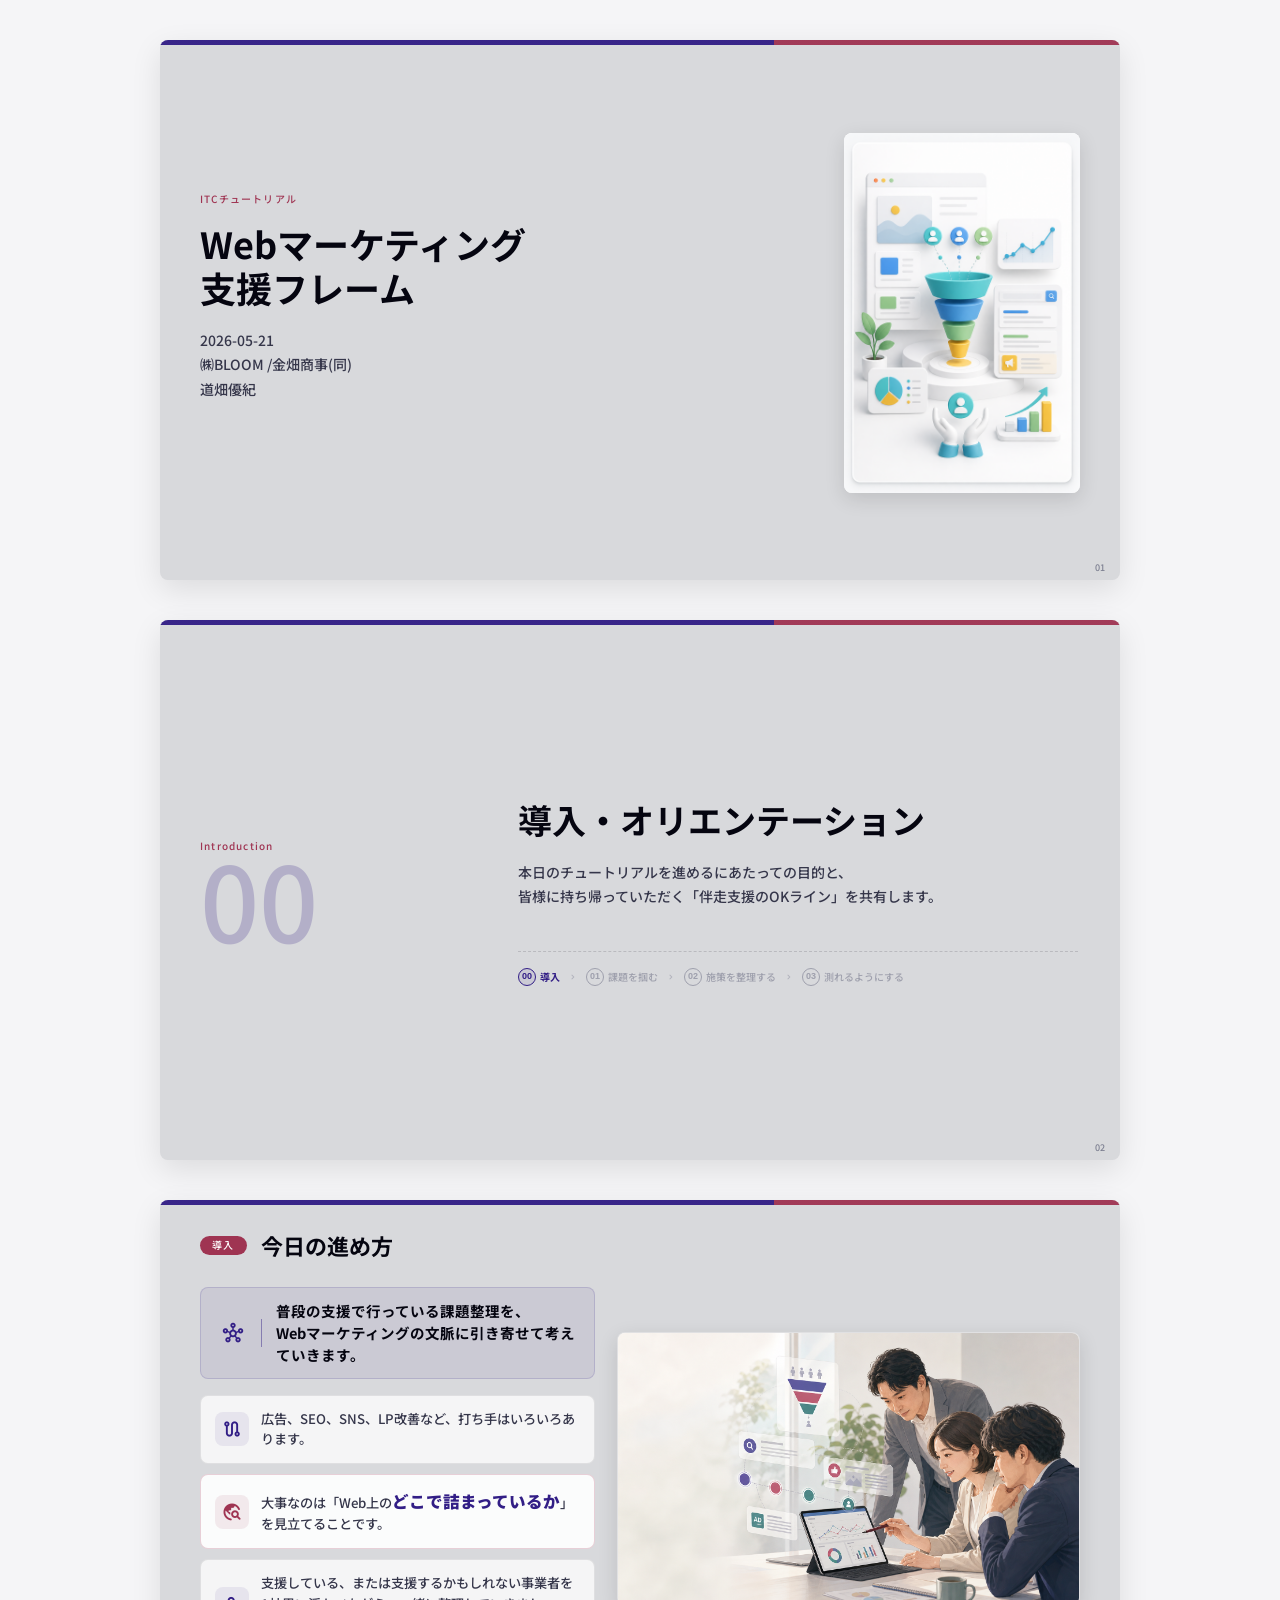
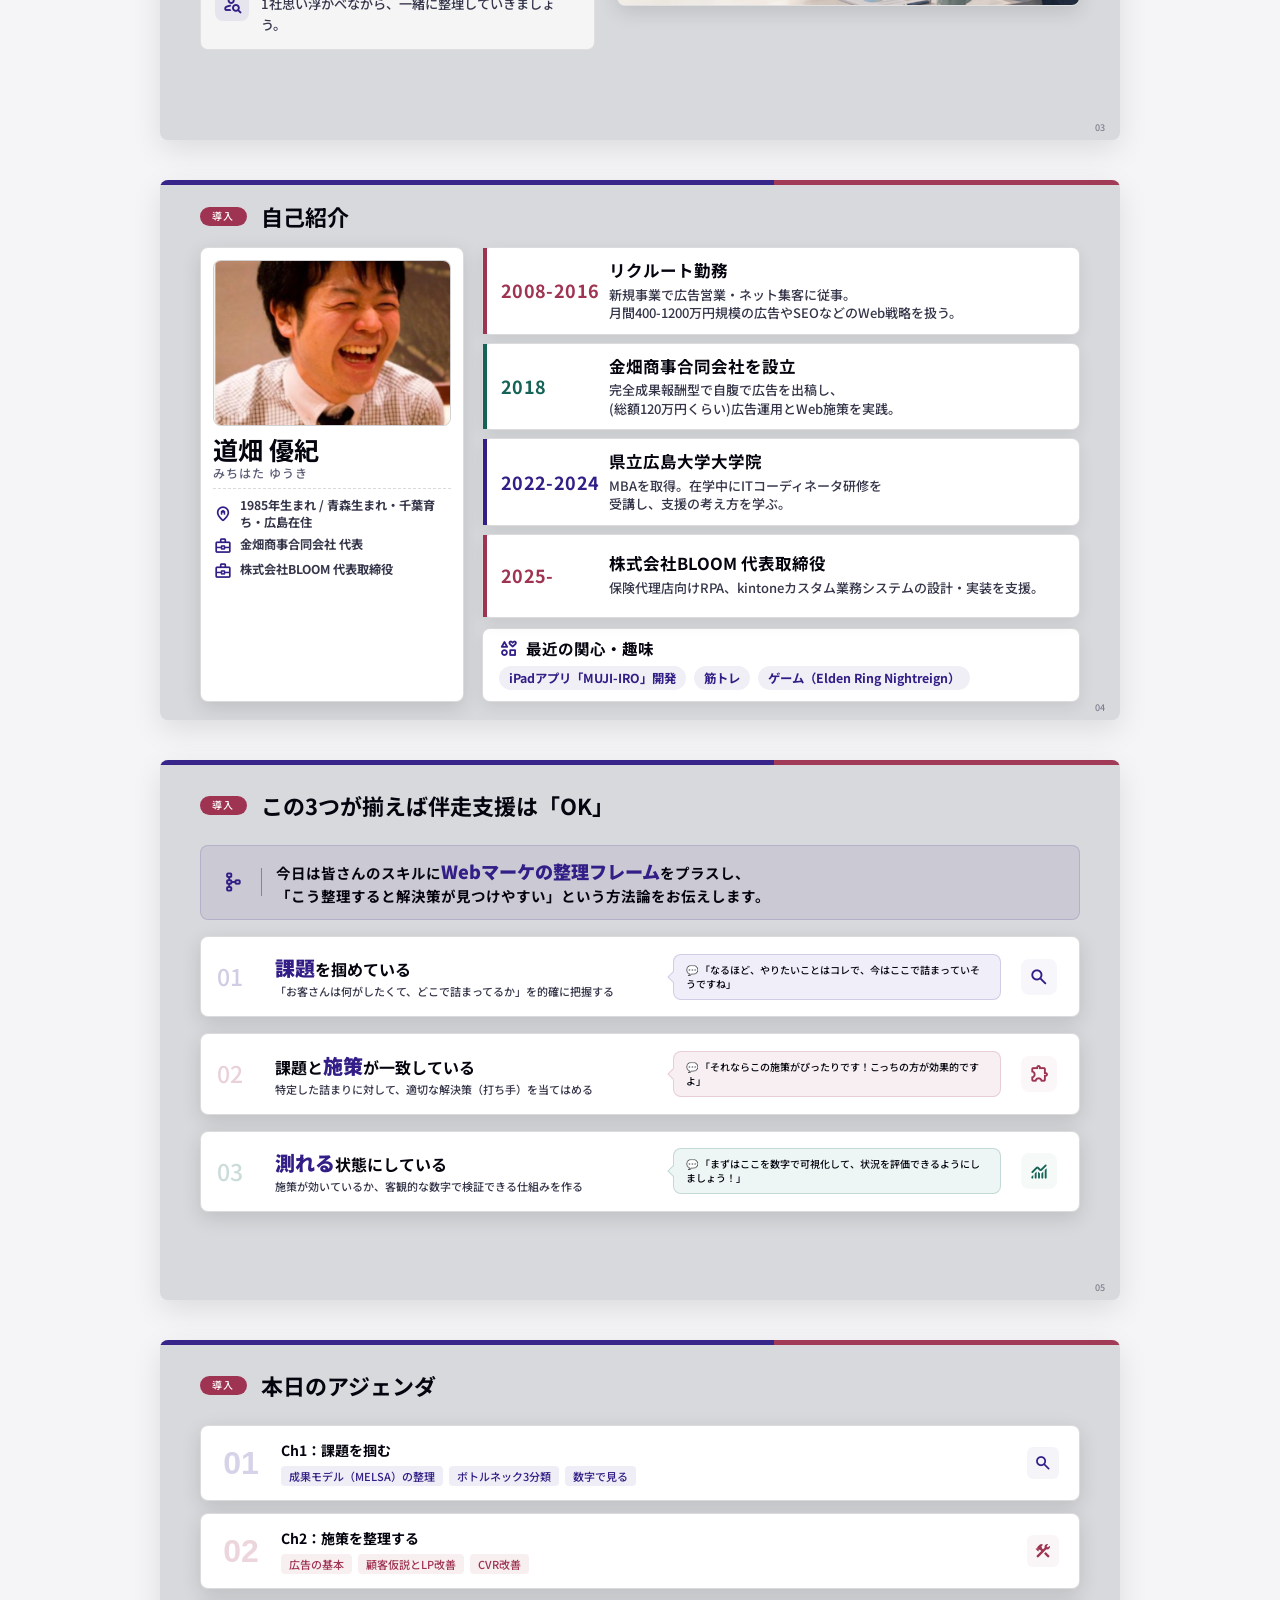
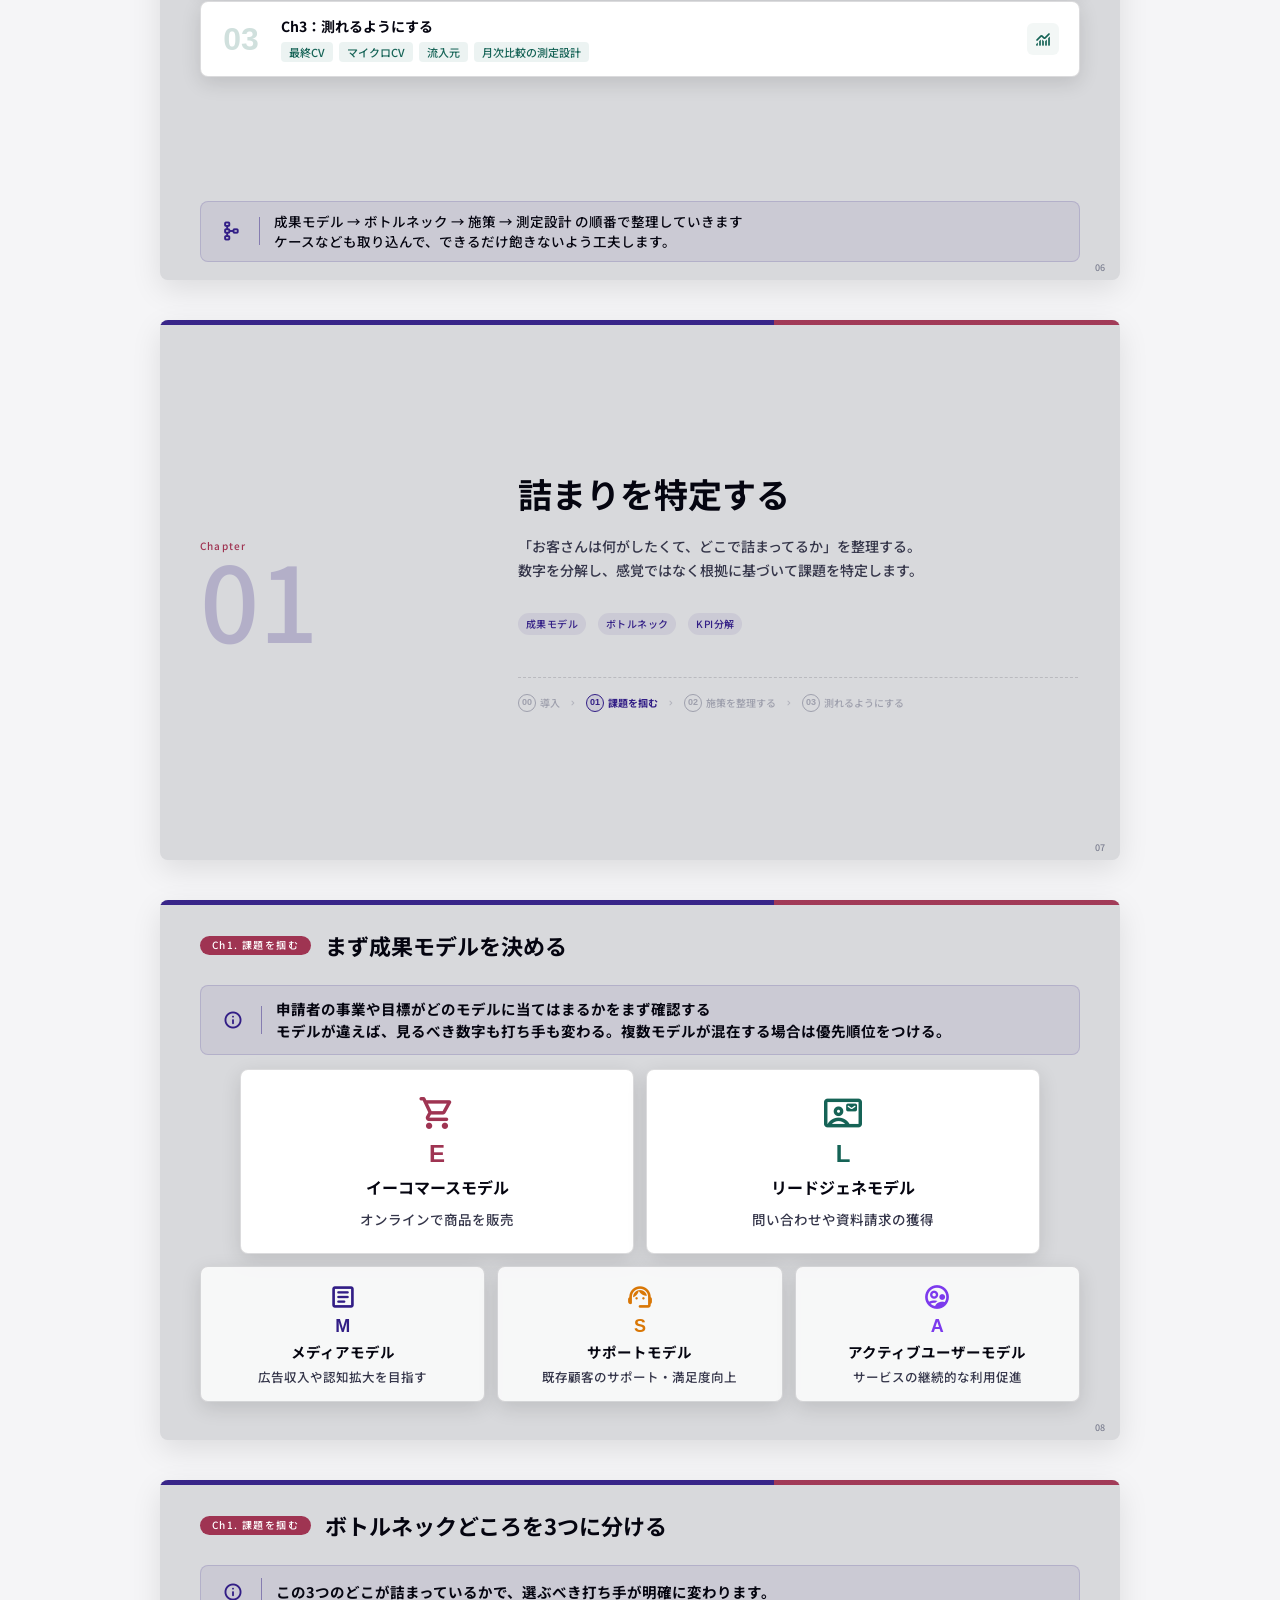
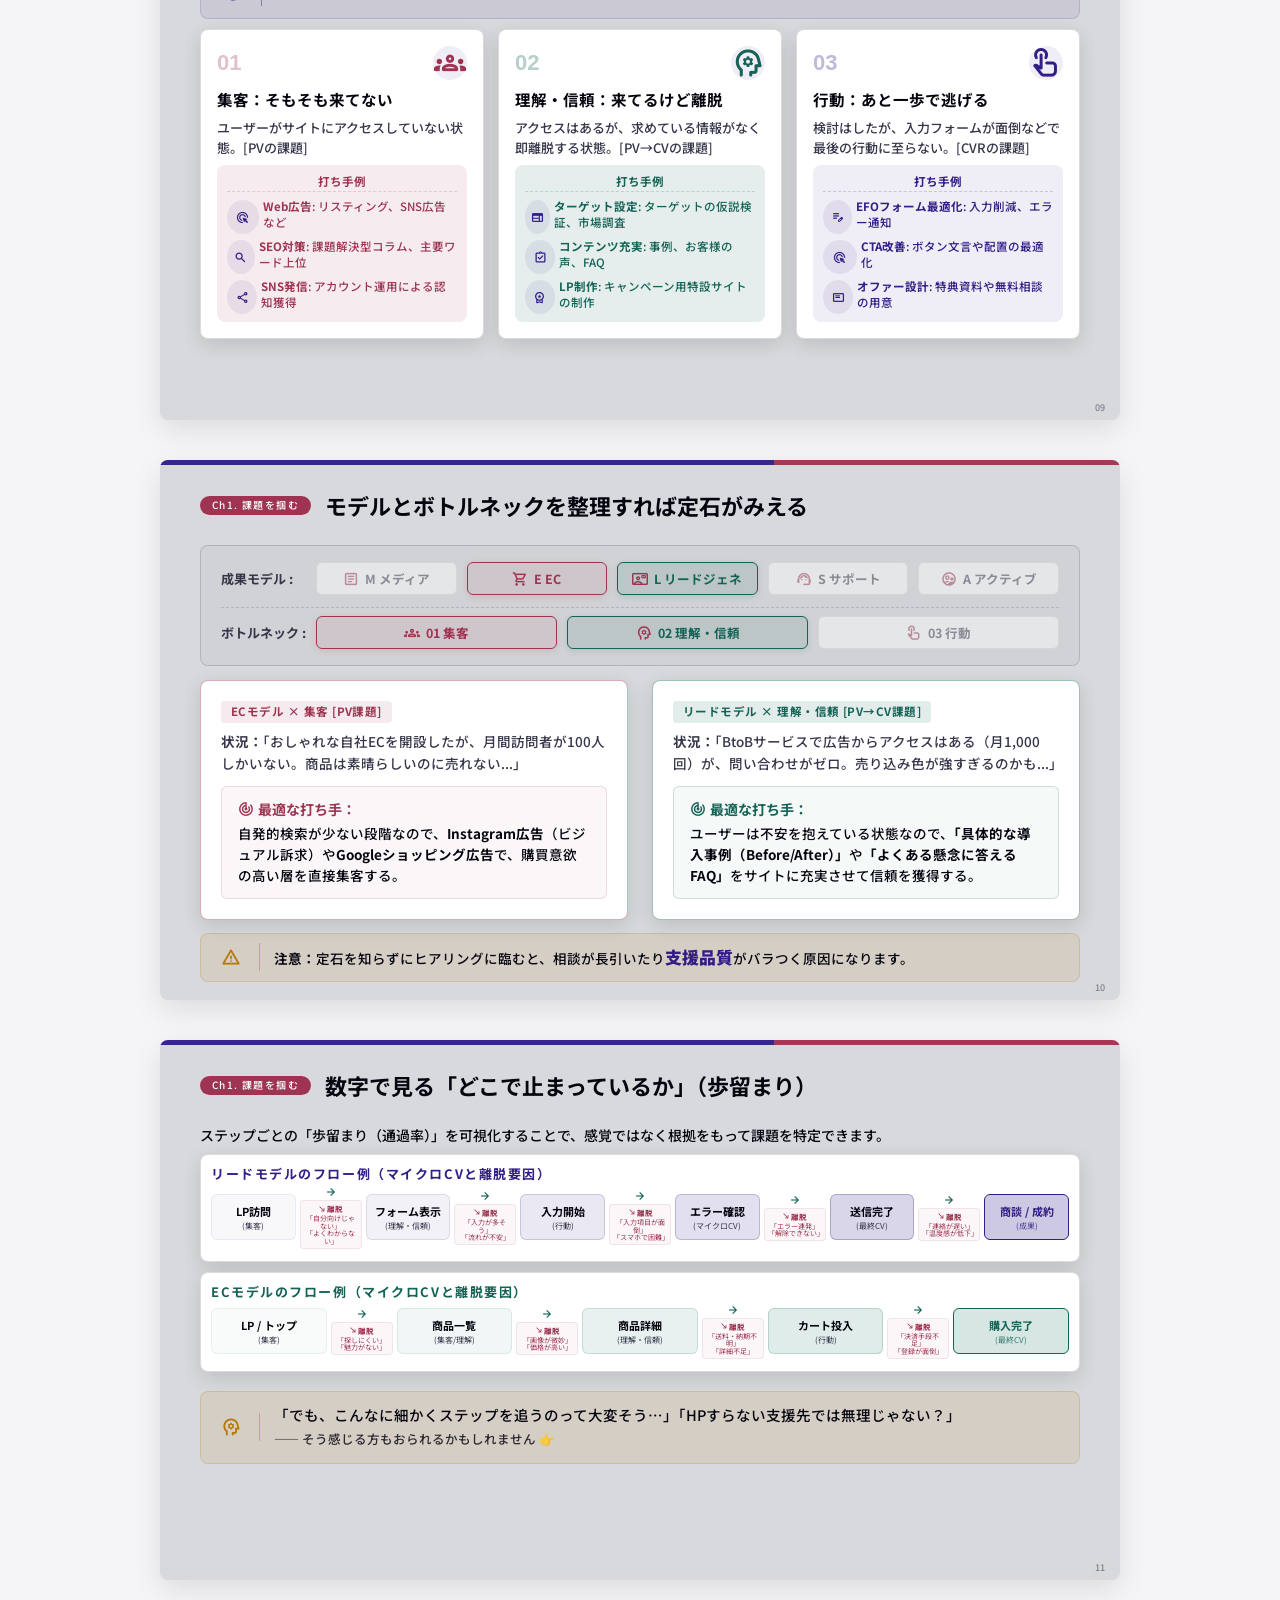
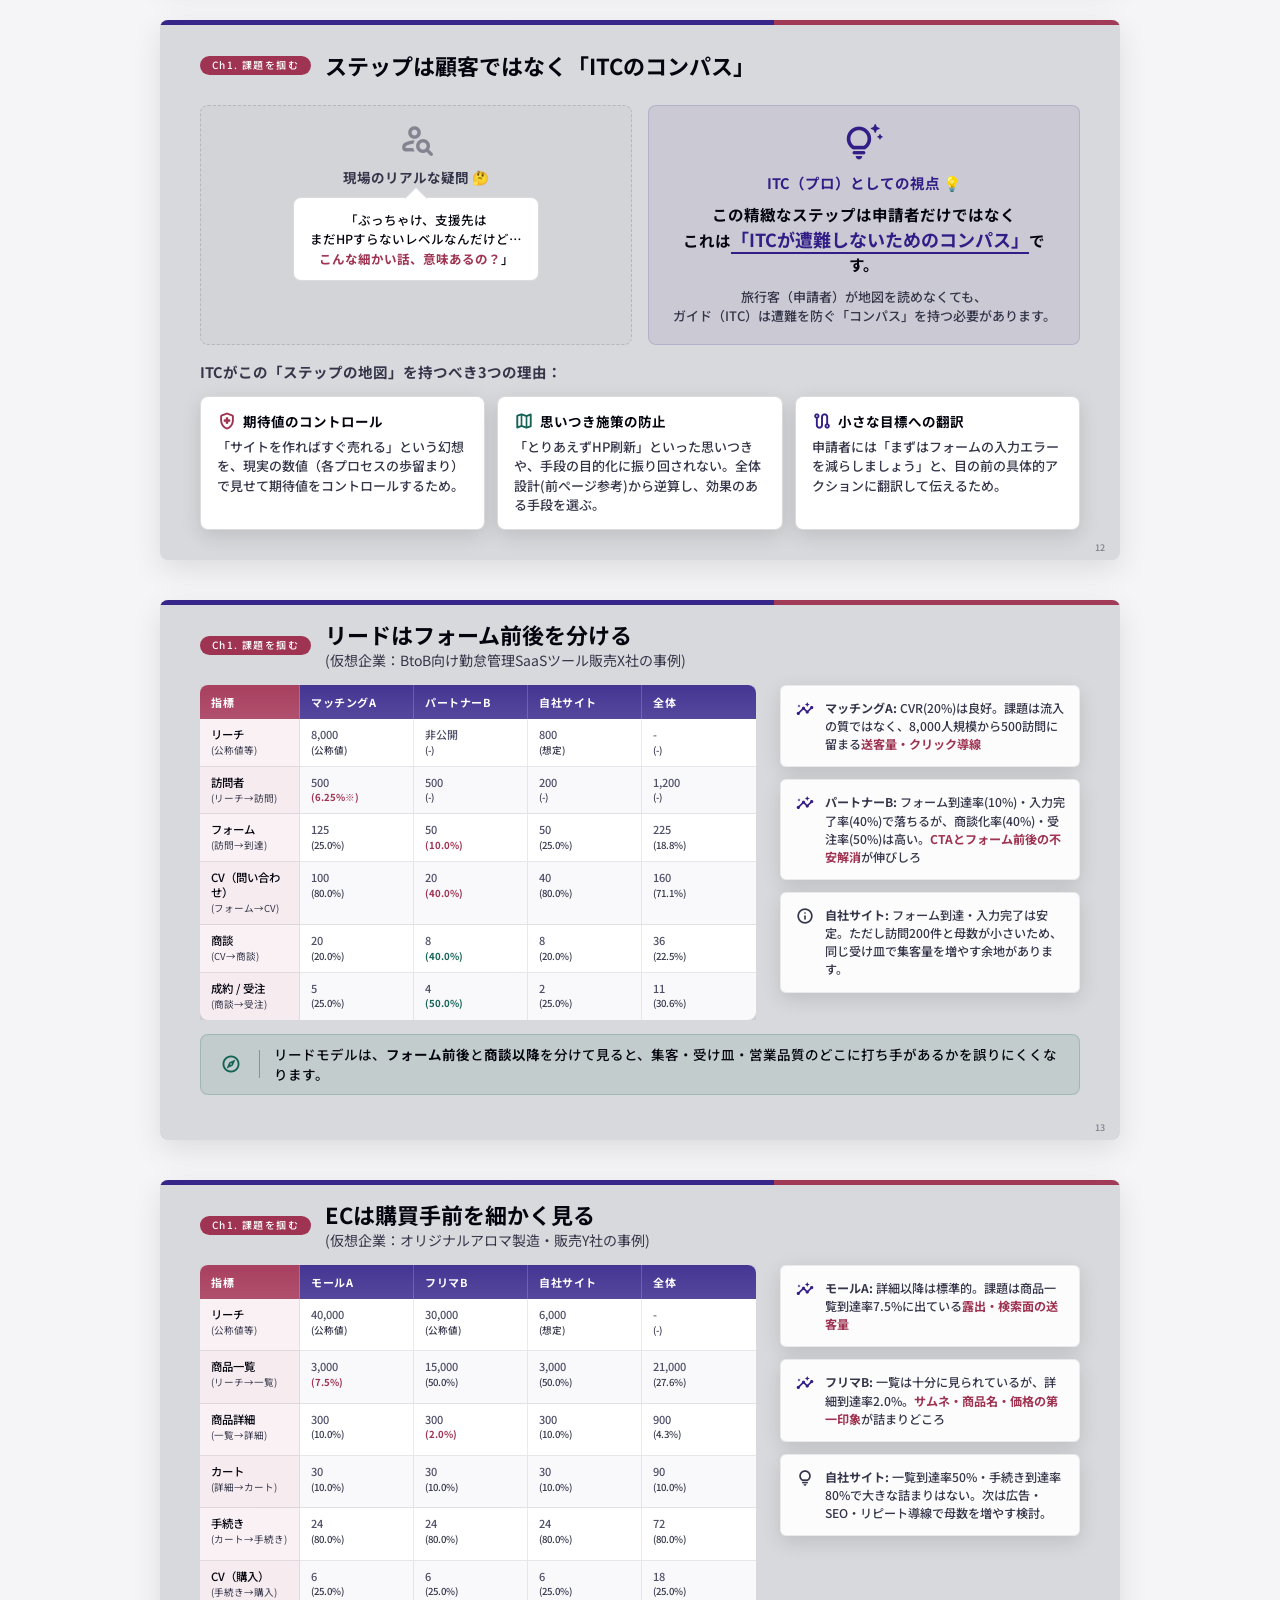
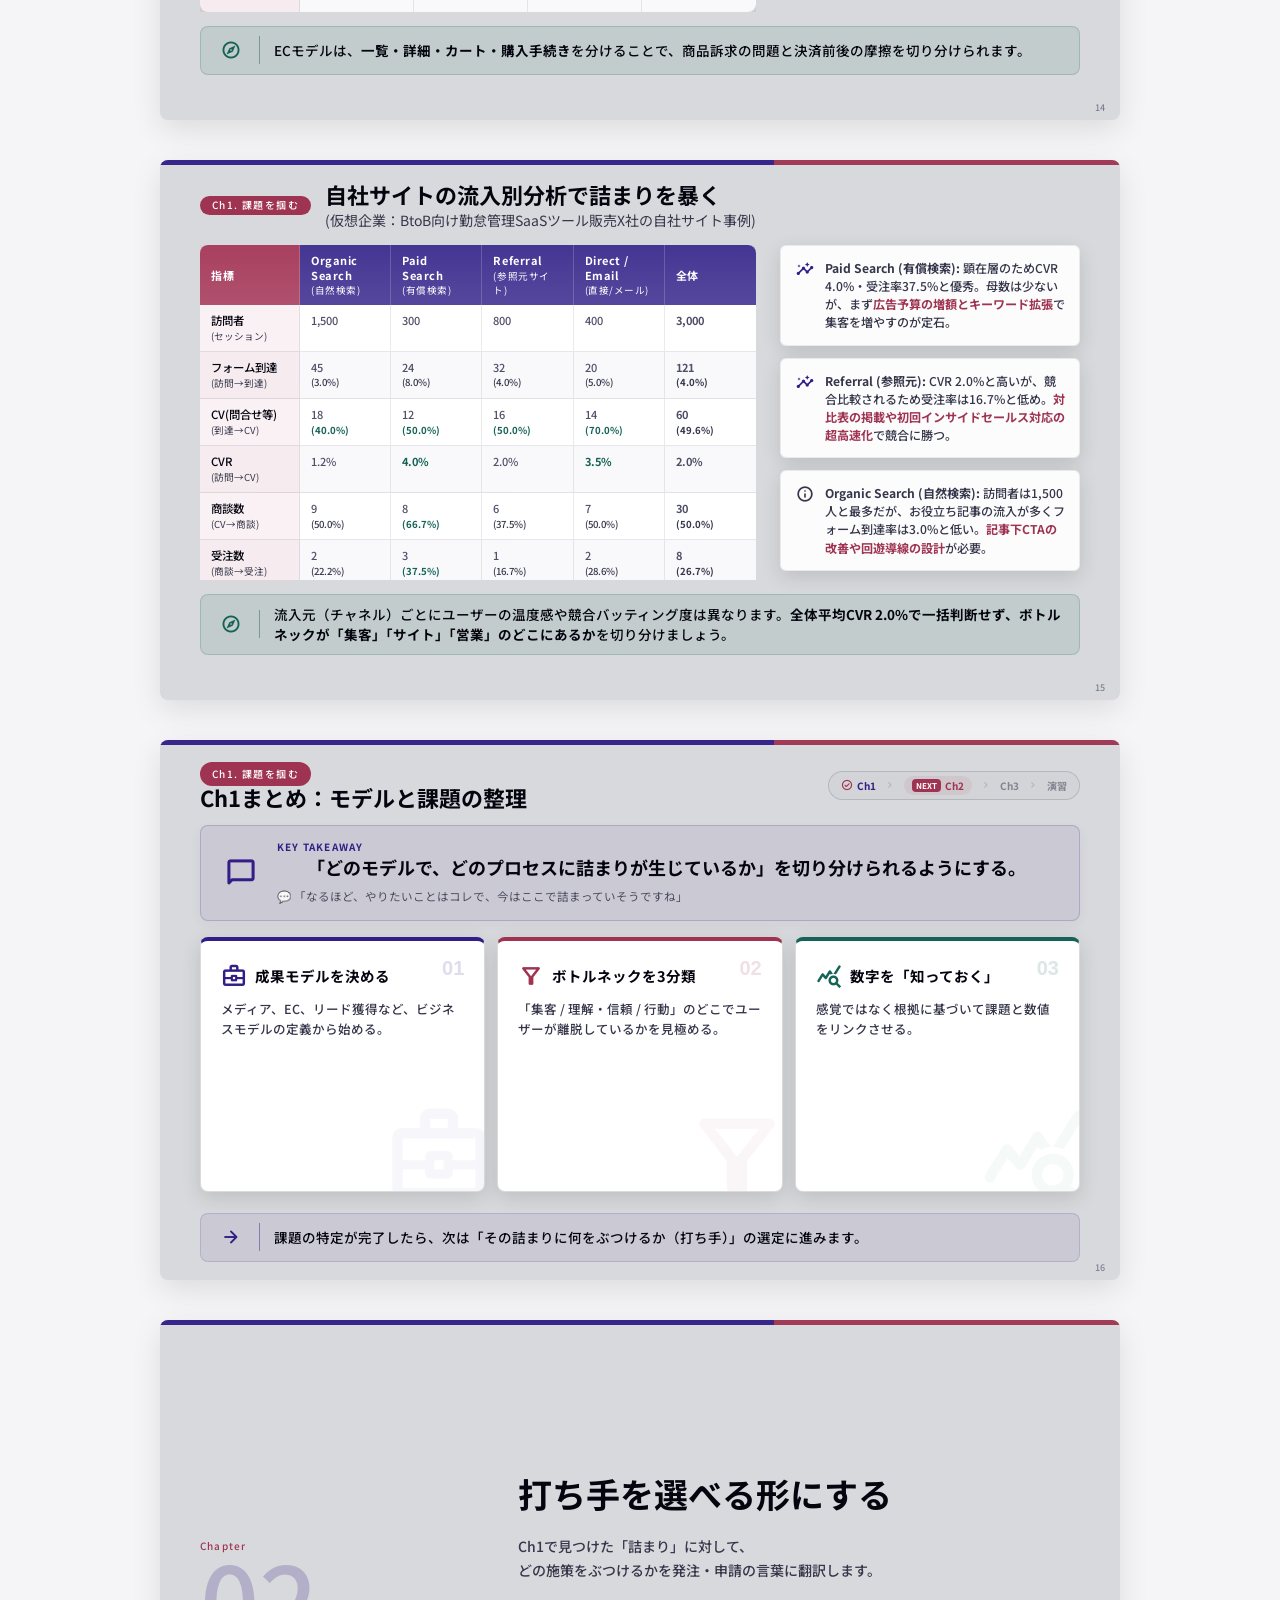
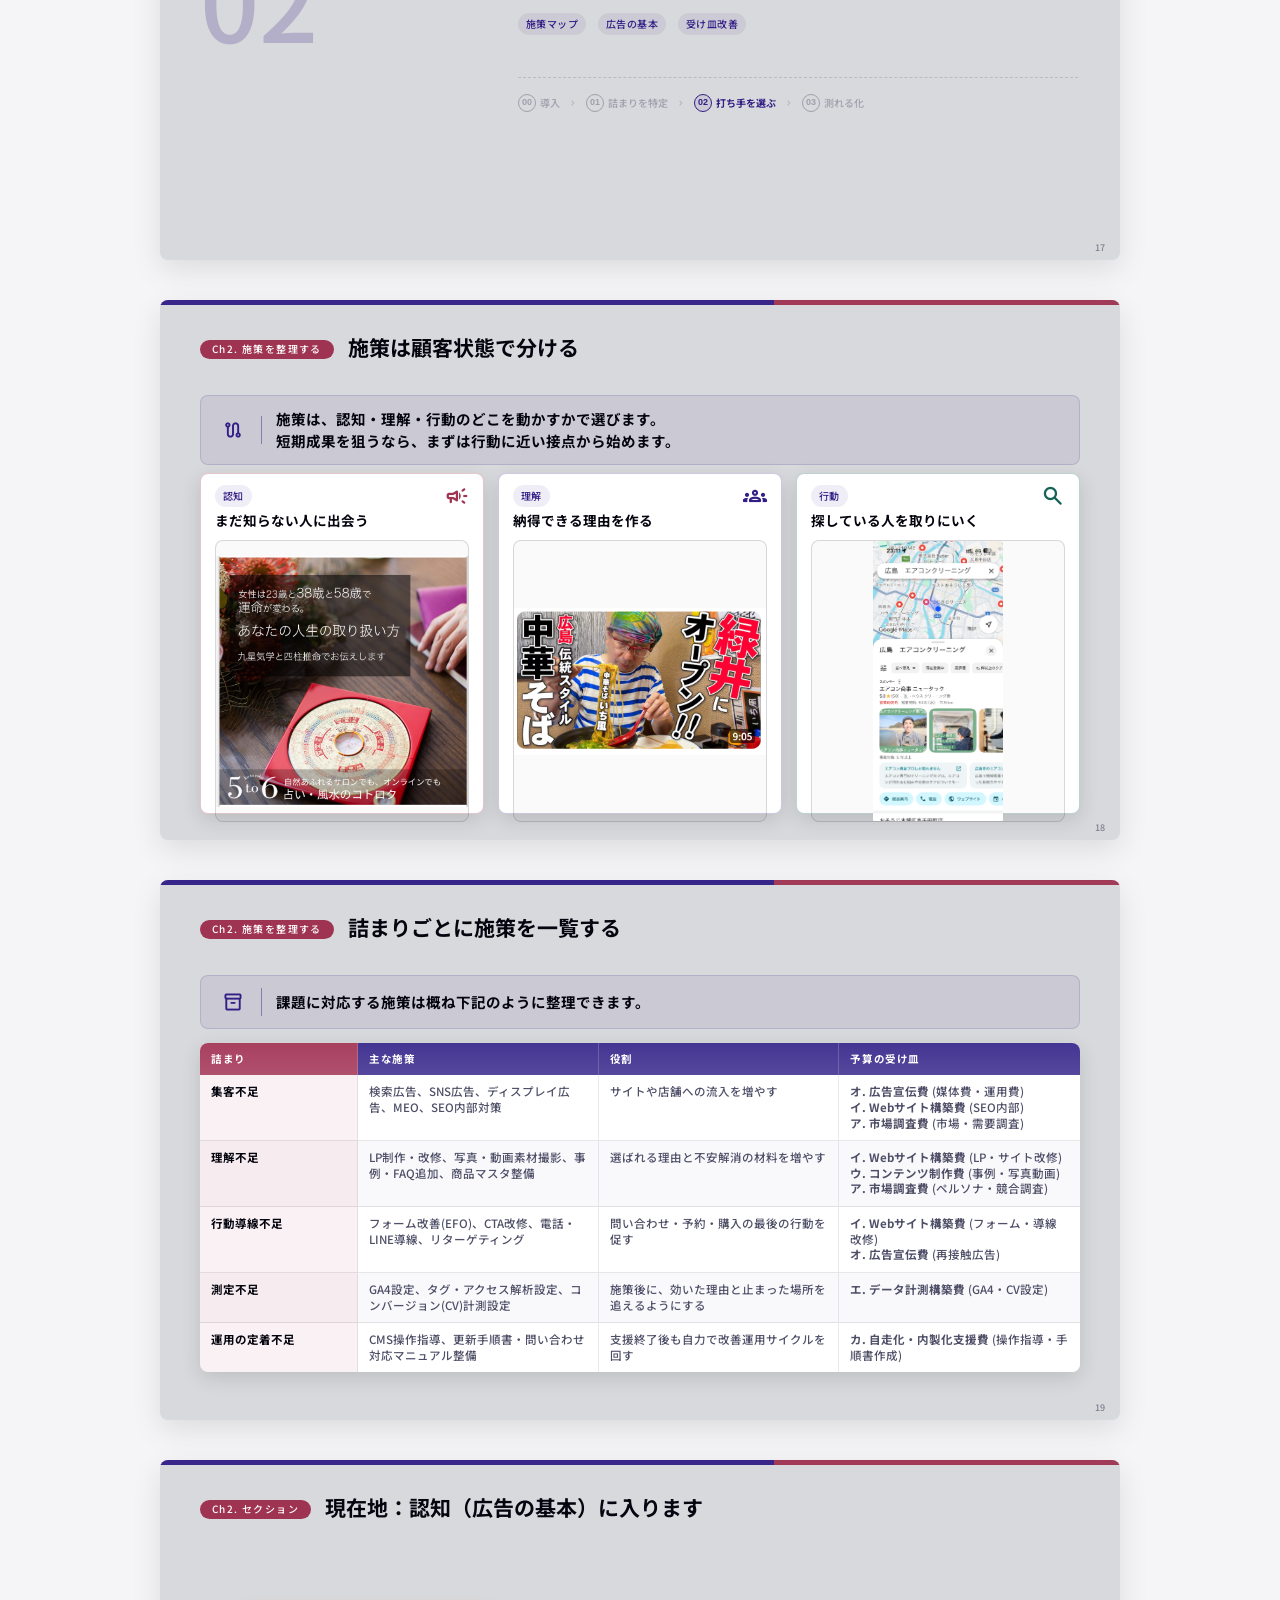
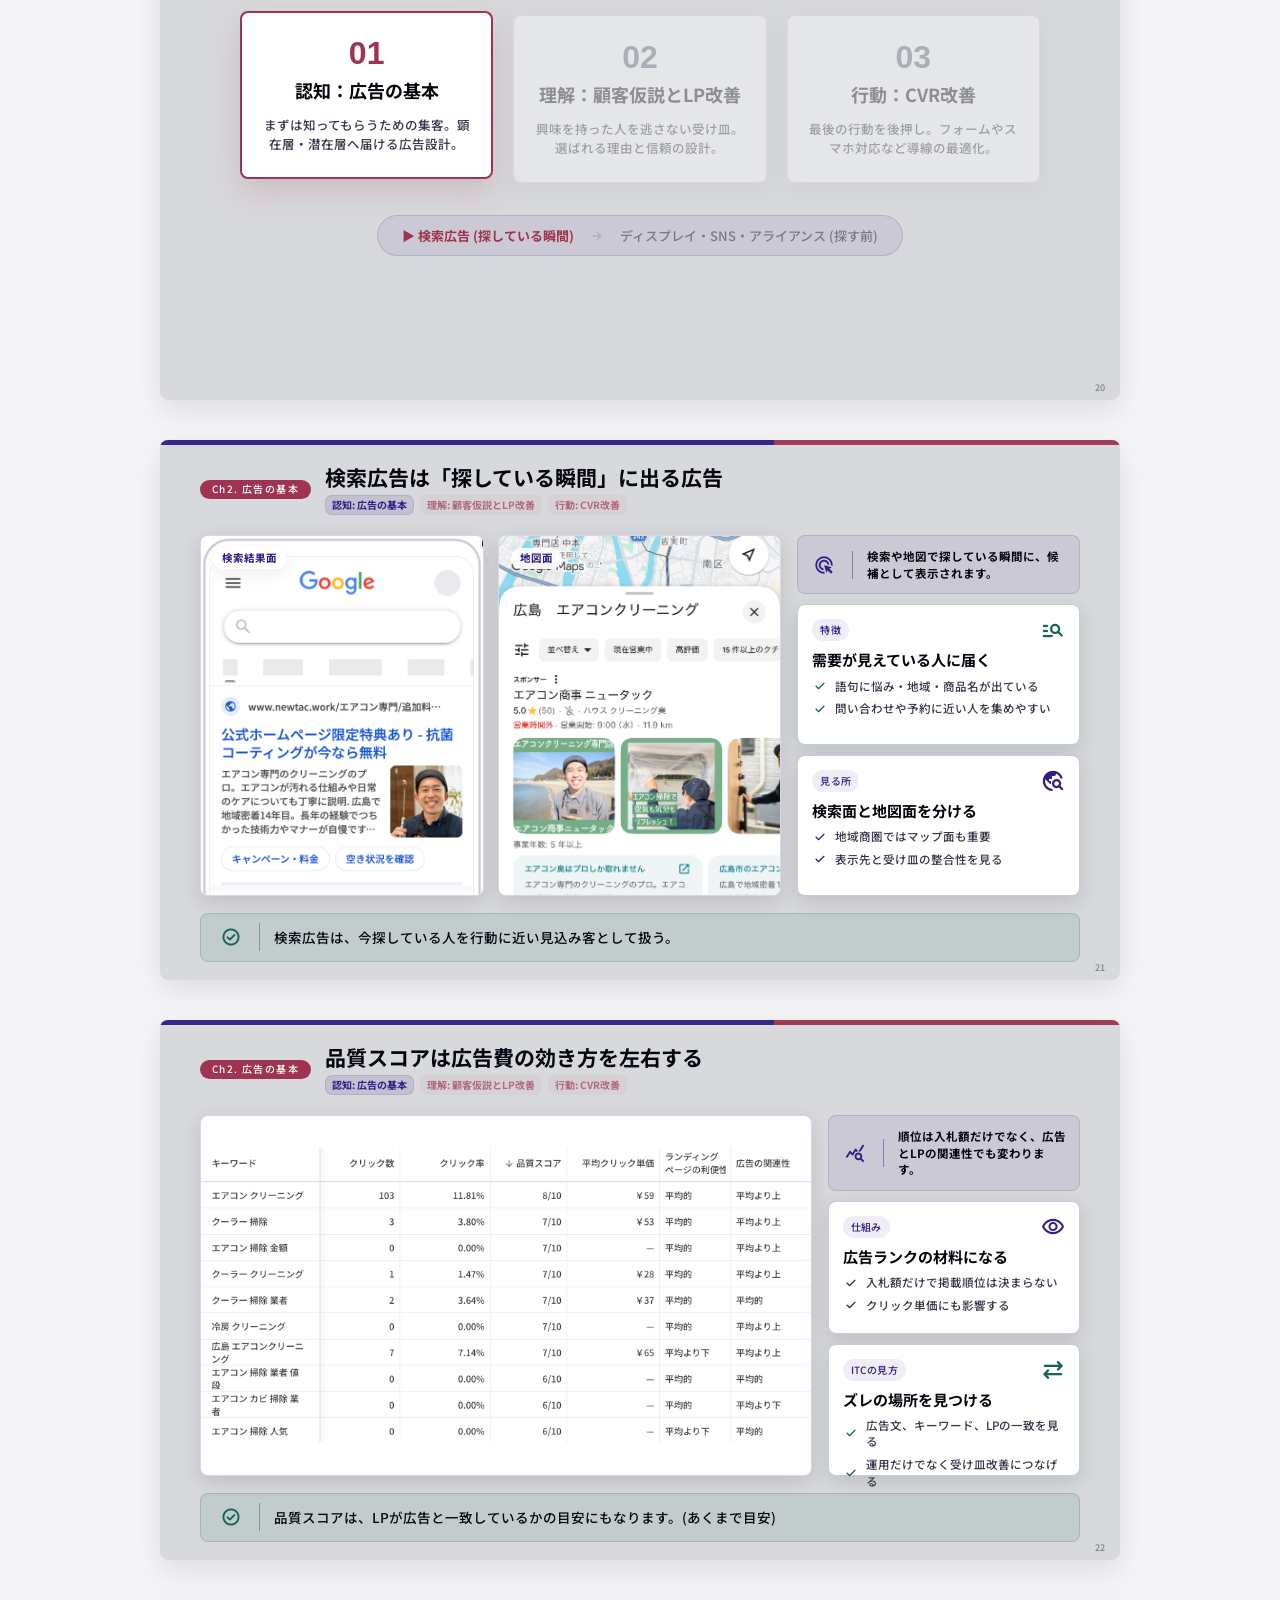
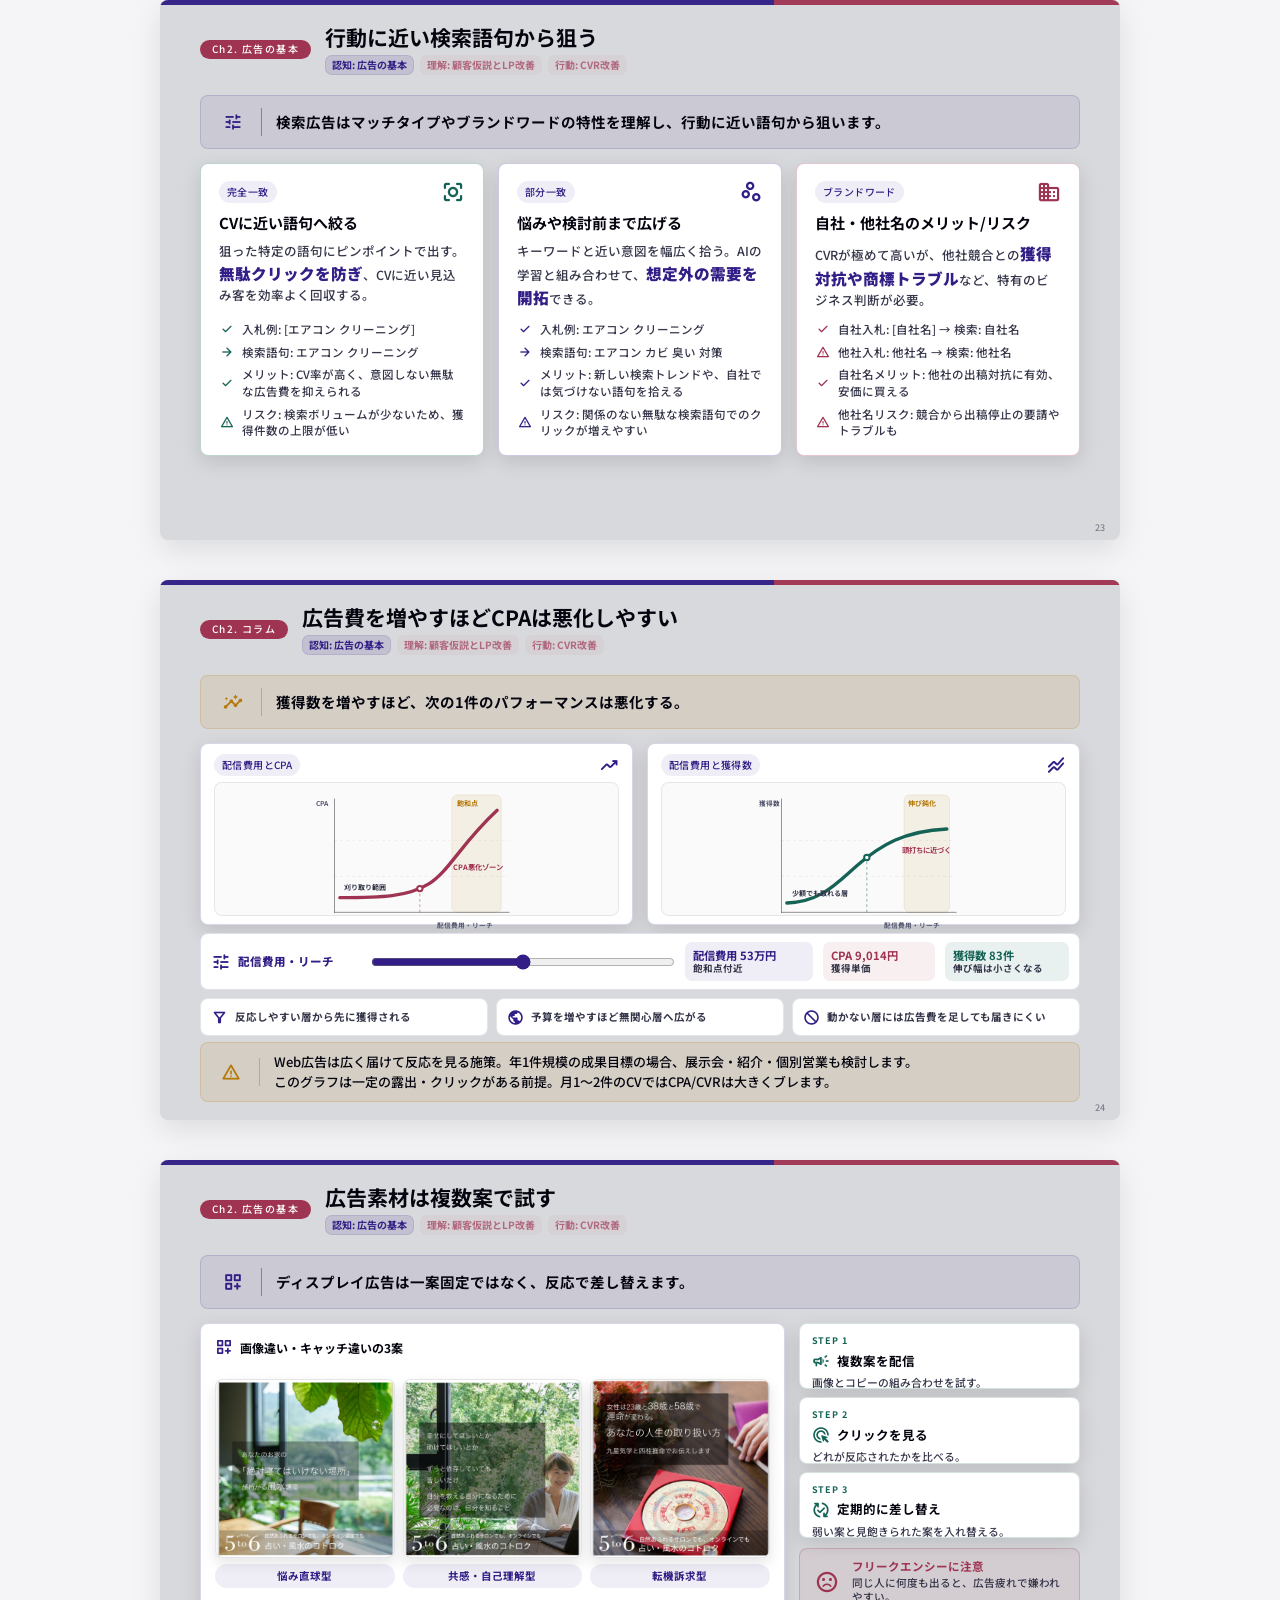
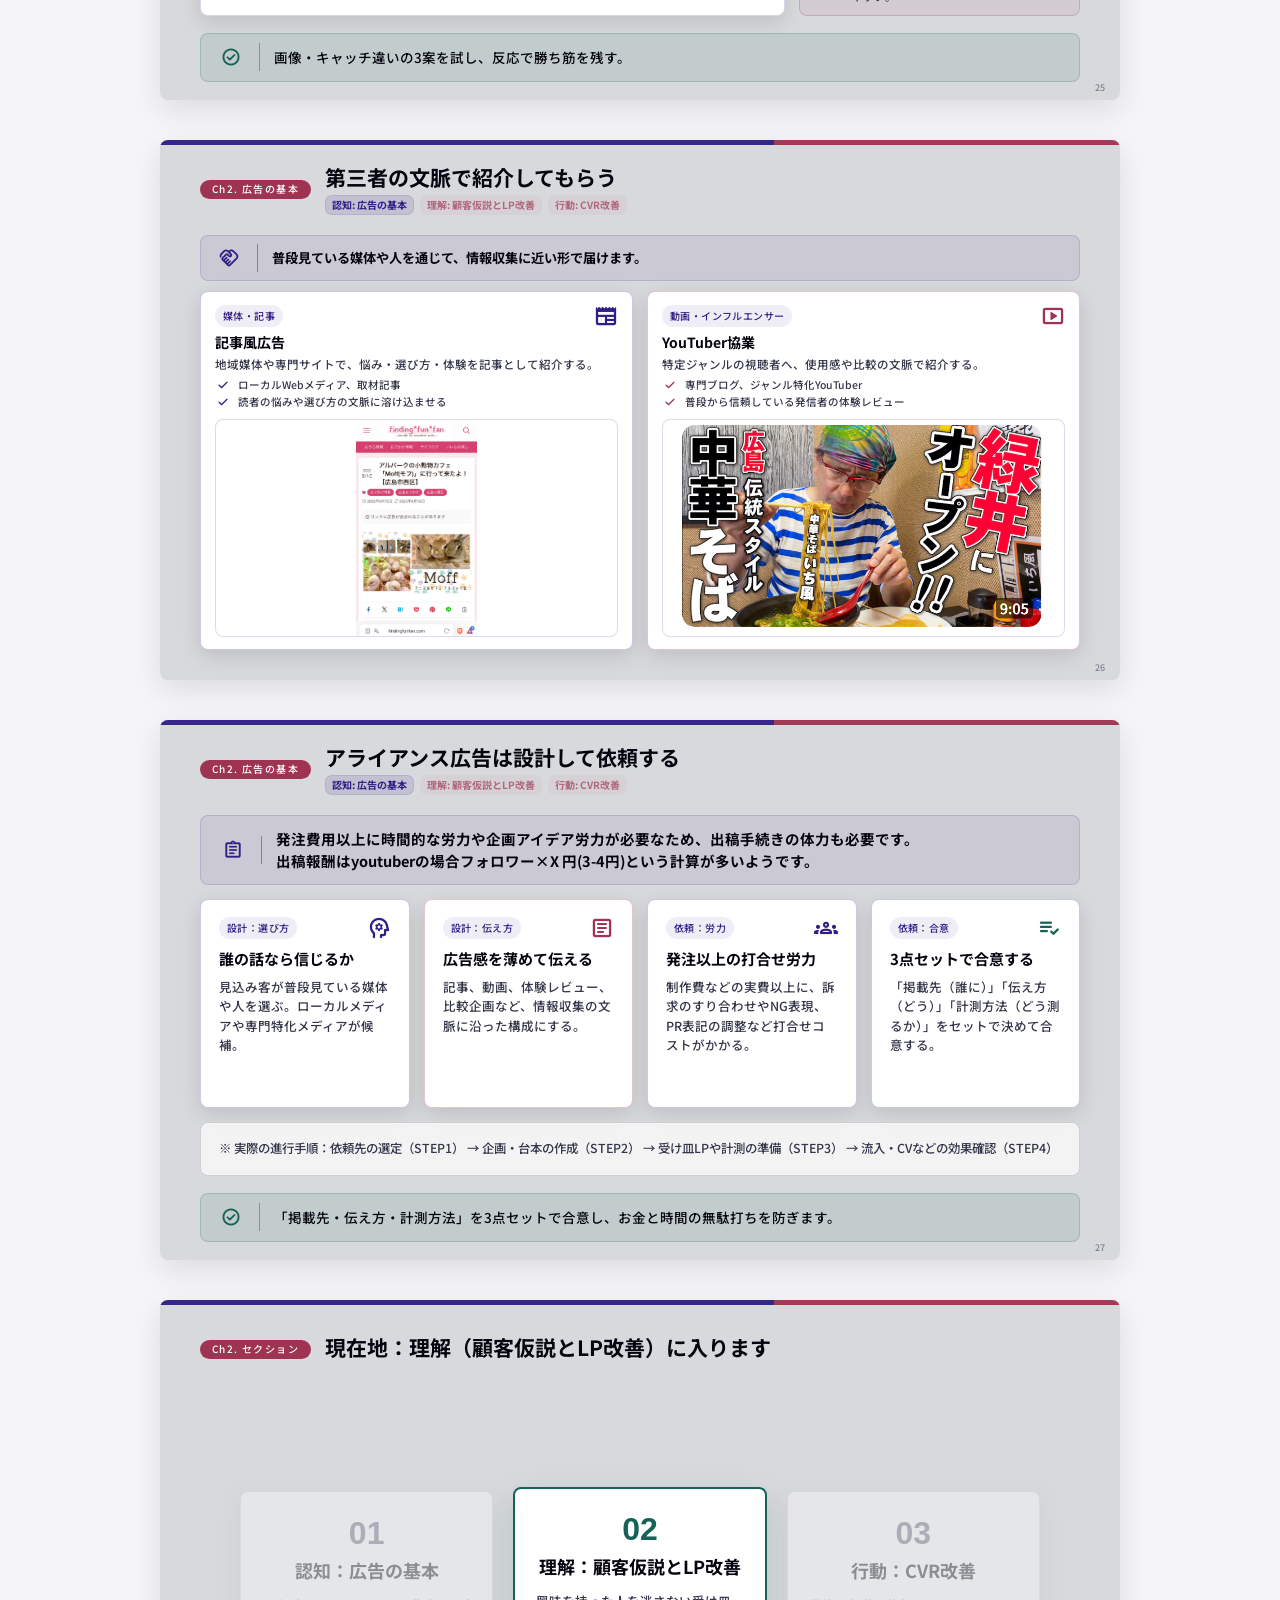
==== commit d63275f4: "イントロダクションセクションの内容を更新し、Webマーケティングの文脈に関連する新しいレイアウトとスタイルを追加" ====
--- a/index.html
+++ b/index.html
@@ -97,21 +97,46 @@
   <span class="page-num">02</span>
 </section>
 
-<section aria-label="イントロダクション" class="slide v-normal">
+<section aria-label="イントロダクション" class="slide v-normal v-intro-context">
   <div class="top-bar"></div>
   <header class="slide-header">
     <span class="section-badge">導入</span>
-    <h1 class="slide-heading">イントロダクション</h1>
+    <h1 class="slide-heading">今日の進め方</h1>
   </header>
   <main class="content-area">
-    <div style="display: flex; align-items: center; justify-content: center; height: 100%;">
-      <article class="card" style="padding: 40px; text-align: center; border: 2px dashed var(--line); width: 80%;">
-        <span class="icon-symbol" style="font-size: 48px; color: var(--muted); margin-bottom: 16px;">edit_document</span>
-        <h2 style="color: var(--muted);">（イントロダクション：後で自分で書く）</h2>
-        <p class="body-text" style="color: var(--muted); margin-top: 16px;">
-          ここに当日のアイスブレイクや、参加者への期待値調整などを記載します。
-        </p>
-      </article>
+    <div class="intro-context-layout">
+      <div class="intro-context-copy" aria-label="本日の進め方">
+        <div class="callout callout-lead is-blue">
+          <span class="icon-symbol">hub</span>
+          <p class="callout-text">
+            普段の支援で行っている課題整理を、<br>
+            Webマーケティングの文脈に引き寄せて考えていきます。
+          </p>
+        </div>
+        <div class="intro-context-points">
+          <article class="intro-context-point">
+            <span class="icon-symbol">route</span>
+            <p>
+              広告、SEO、SNS、LP改善など、打ち手はいろいろあります。
+            </p>
+          </article>
+          <article class="intro-context-point is-emphasis">
+            <span class="icon-symbol">travel_explore</span>
+            <p>
+              大事なのは「Web上の<span class="text-highlight">どこで詰まっているか</span>」を見立てることです。
+            </p>
+          </article>
+          <article class="intro-context-point">
+            <span class="icon-symbol">person_search</span>
+            <p>
+              支援している、または支援するかもしれない事業者を1社思い浮かべながら、一緒に整理していきましょう。
+            </p>
+          </article>
+        </div>
+      </div>
+      <figure class="intro-context-visual">
+        <img src="assets/intro-web-marketing-context.png" alt="支援者がWebマーケティングの導線と数字を整理しているイメージ" />
+      </figure>
     </div>
   </main>
   <footer class="slide-footer">
--- a/style.css
+++ b/style.css
@@ -604,6 +604,86 @@
       line-height: 1.6;
     }
 
+    /* Introduction */
+    .v-intro-context .content-area {
+      min-height: 0;
+    }
+
+    .intro-context-layout {
+      height: 100%;
+      display: grid;
+      grid-template-columns: minmax(0, 0.92fr) minmax(0, 1.08fr);
+      align-items: center;
+      gap: 22px;
+    }
+
+    .intro-context-copy {
+      min-width: 0;
+      display: flex;
+      flex-direction: column;
+      gap: 16px;
+    }
+
+    .intro-context-points {
+      display: flex;
+      flex-direction: column;
+      gap: 10px;
+    }
+
+    .intro-context-point {
+      display: grid;
+      grid-template-columns: 34px minmax(0, 1fr);
+      align-items: center;
+      gap: 12px;
+      padding: 13px 14px;
+      border-radius: var(--radius);
+      background: rgba(255, 255, 255, 0.74);
+      border: 1px solid rgba(5, 5, 16, 0.09);
+    }
+
+    .intro-context-point .icon-symbol {
+      width: 34px;
+      height: 34px;
+      border-radius: 8px;
+      background: var(--accent-soft);
+      color: var(--accent);
+      font-size: 20px;
+    }
+
+    .intro-context-point p {
+      color: var(--muted);
+      font-size: 13.2px;
+      line-height: 1.58;
+    }
+
+    .intro-context-point.is-emphasis {
+      background: rgba(255, 255, 255, 0.9);
+      border-color: rgba(159, 52, 82, 0.22);
+    }
+
+    .intro-context-point.is-emphasis .icon-symbol {
+      background: var(--signal-soft);
+      color: var(--signal);
+    }
+
+    .intro-context-visual {
+      min-width: 0;
+      height: 274px;
+      overflow: hidden;
+      border-radius: var(--radius);
+      border: 1px solid rgba(5, 5, 16, 0.12);
+      box-shadow: var(--shadow);
+      background: #ffffff;
+    }
+
+    .intro-context-visual img {
+      width: 100%;
+      height: 100%;
+      object-fit: cover;
+      object-position: 62% 50%;
+      display: block;
+    }
+
     /* Profile */
     .v-profile {
       grid-template-rows: var(--topbar-h) 46px minmax(0, 1fr) 10px;
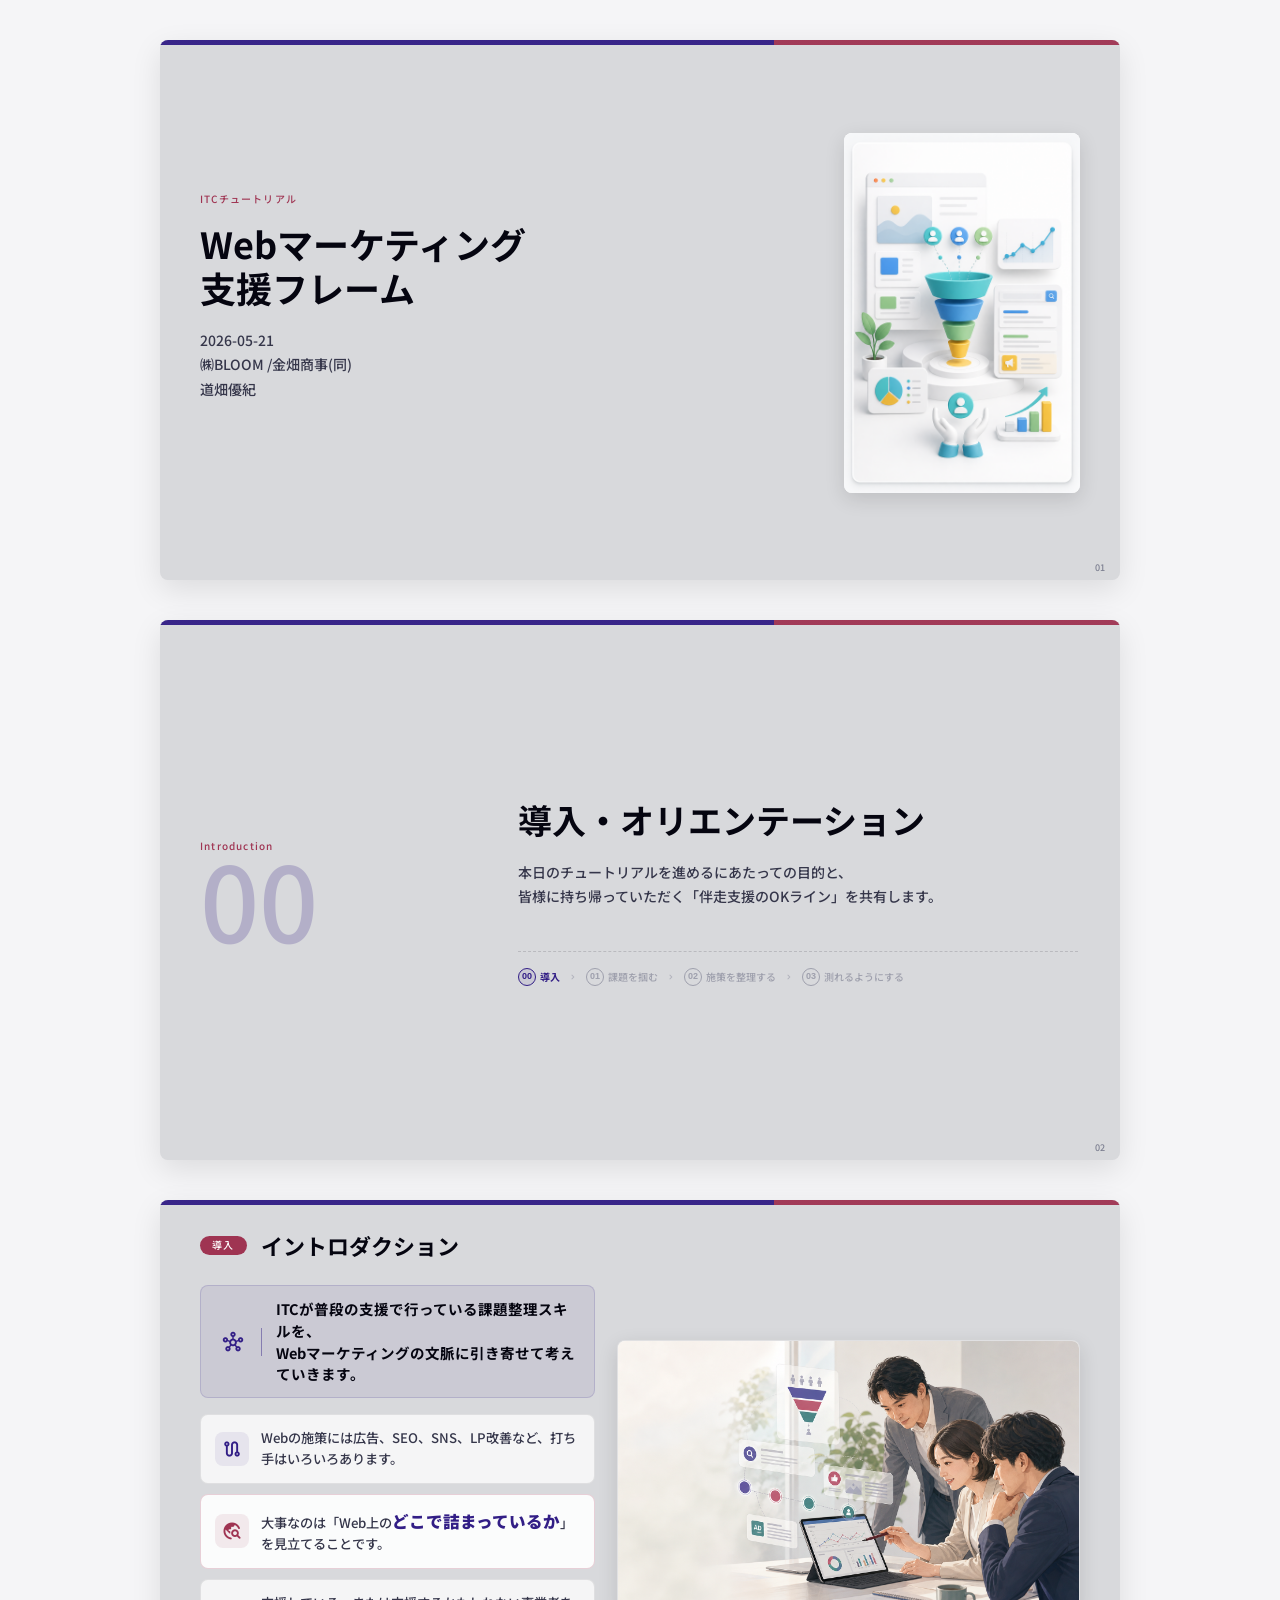
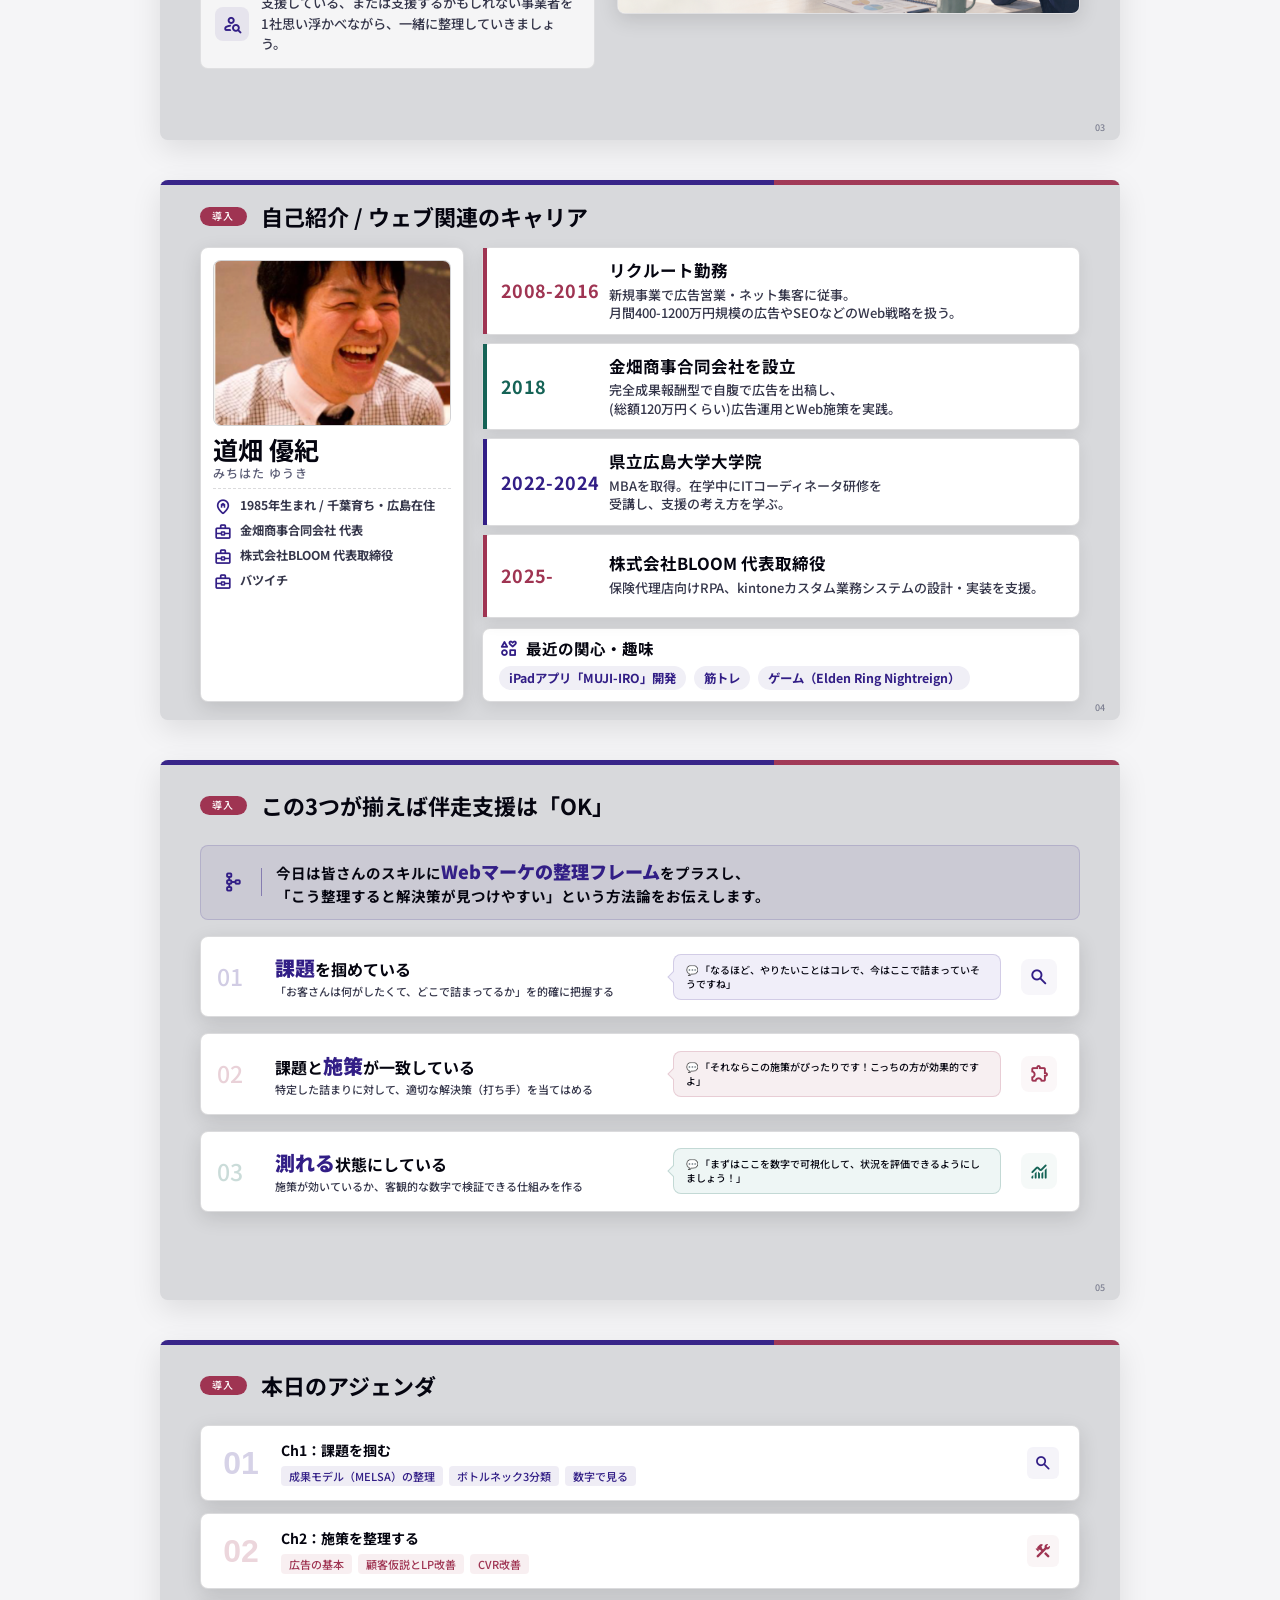
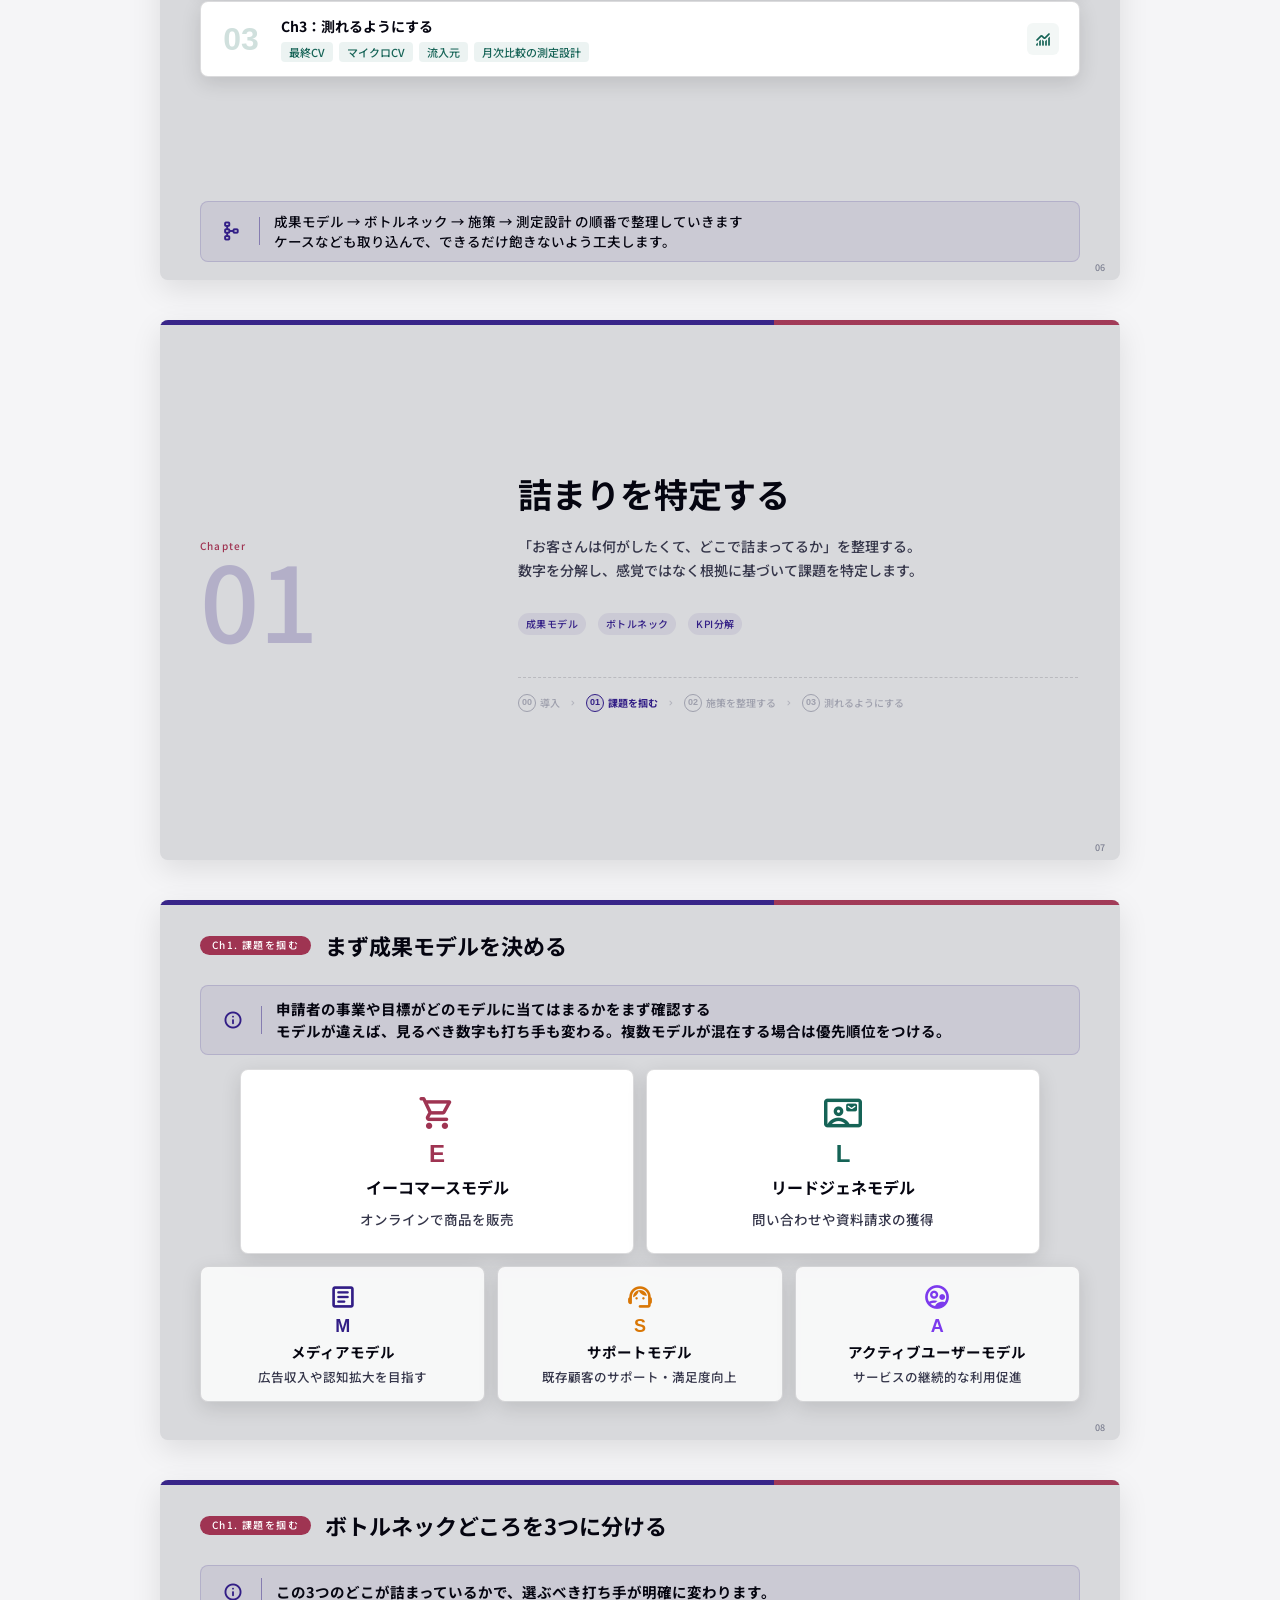
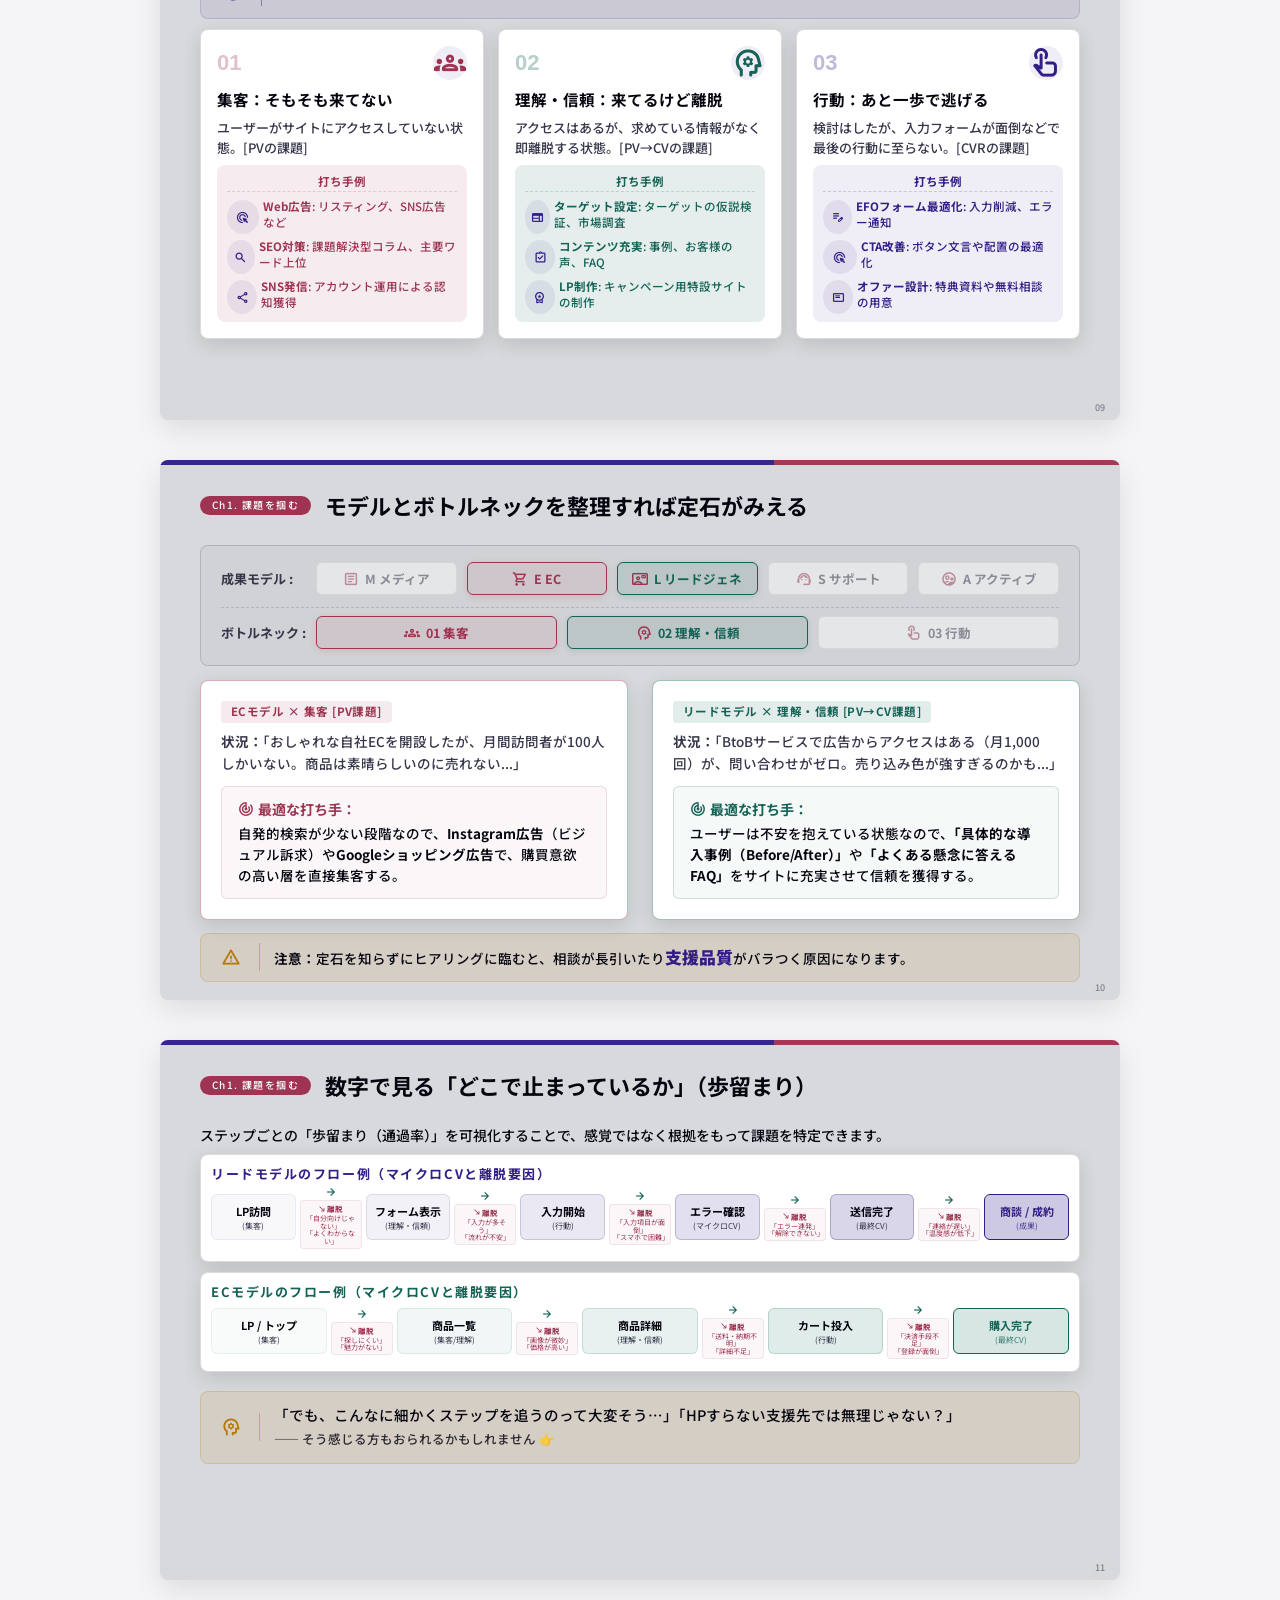
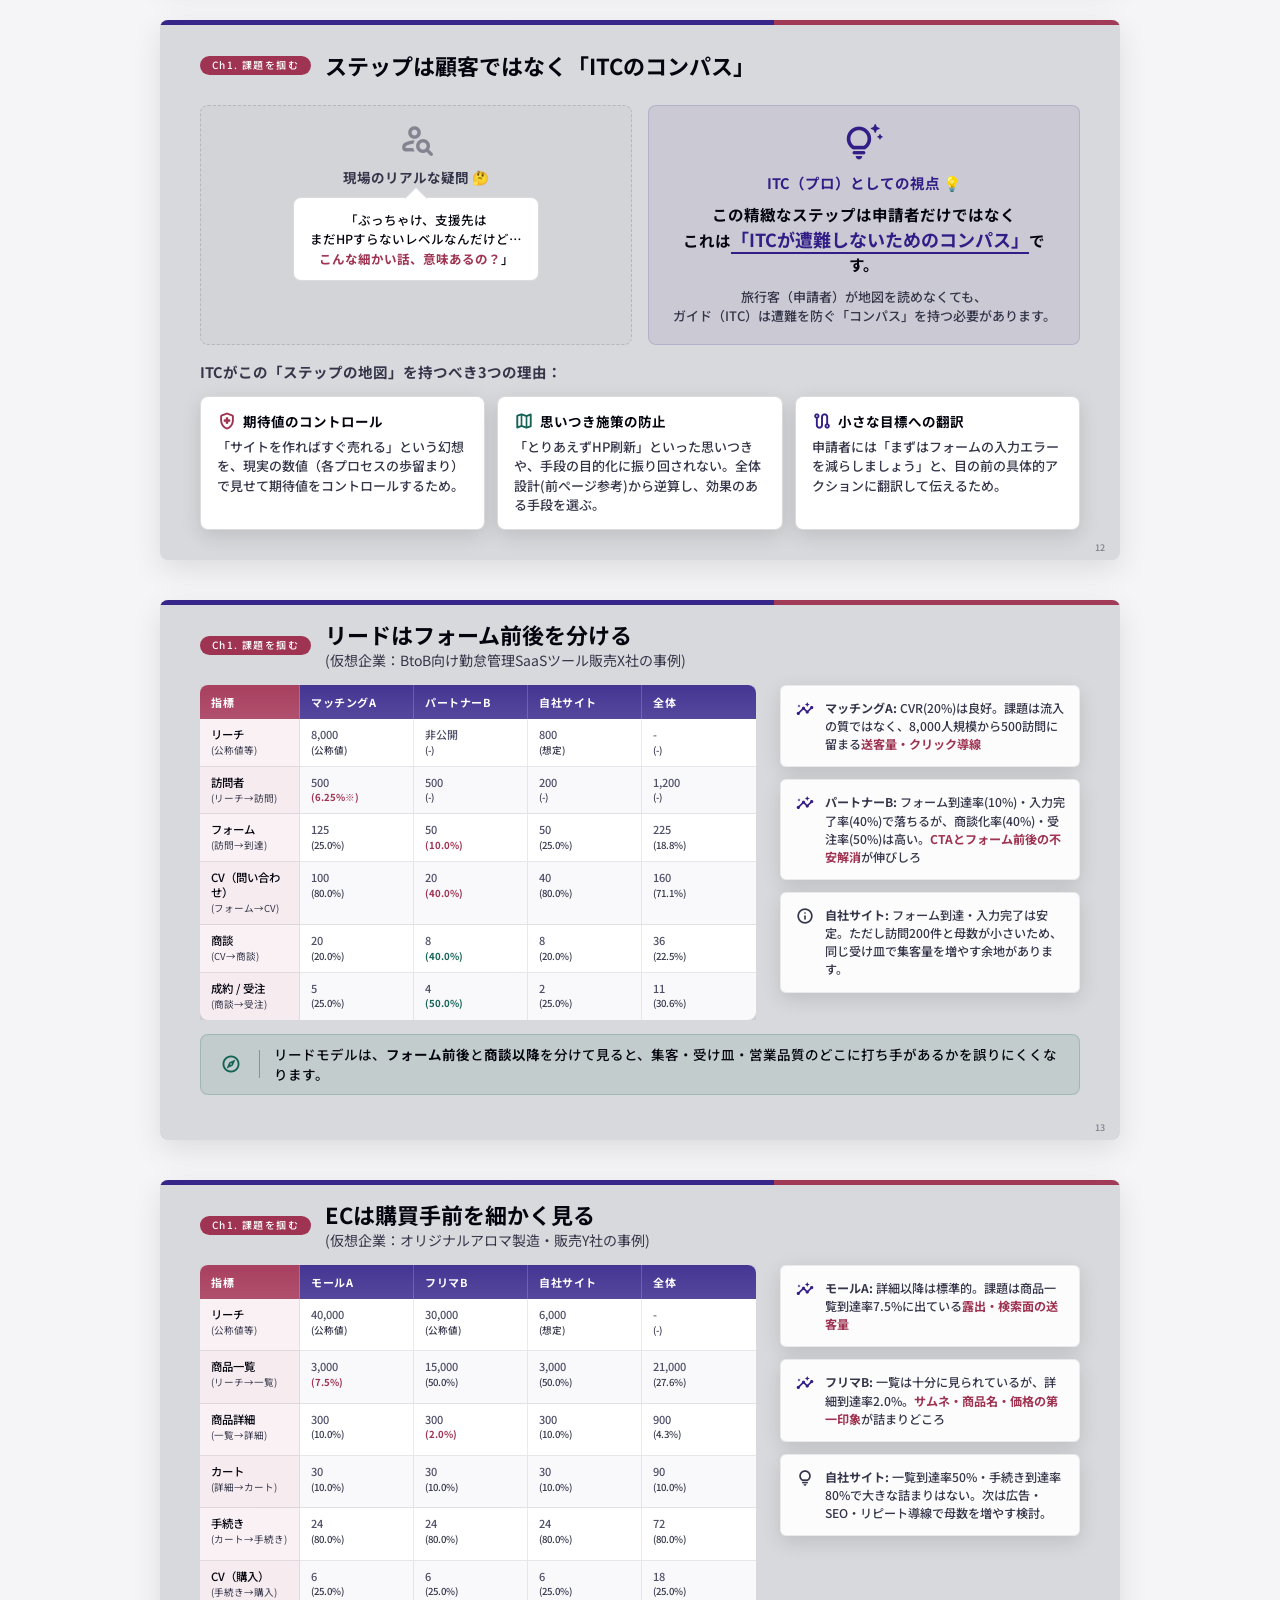
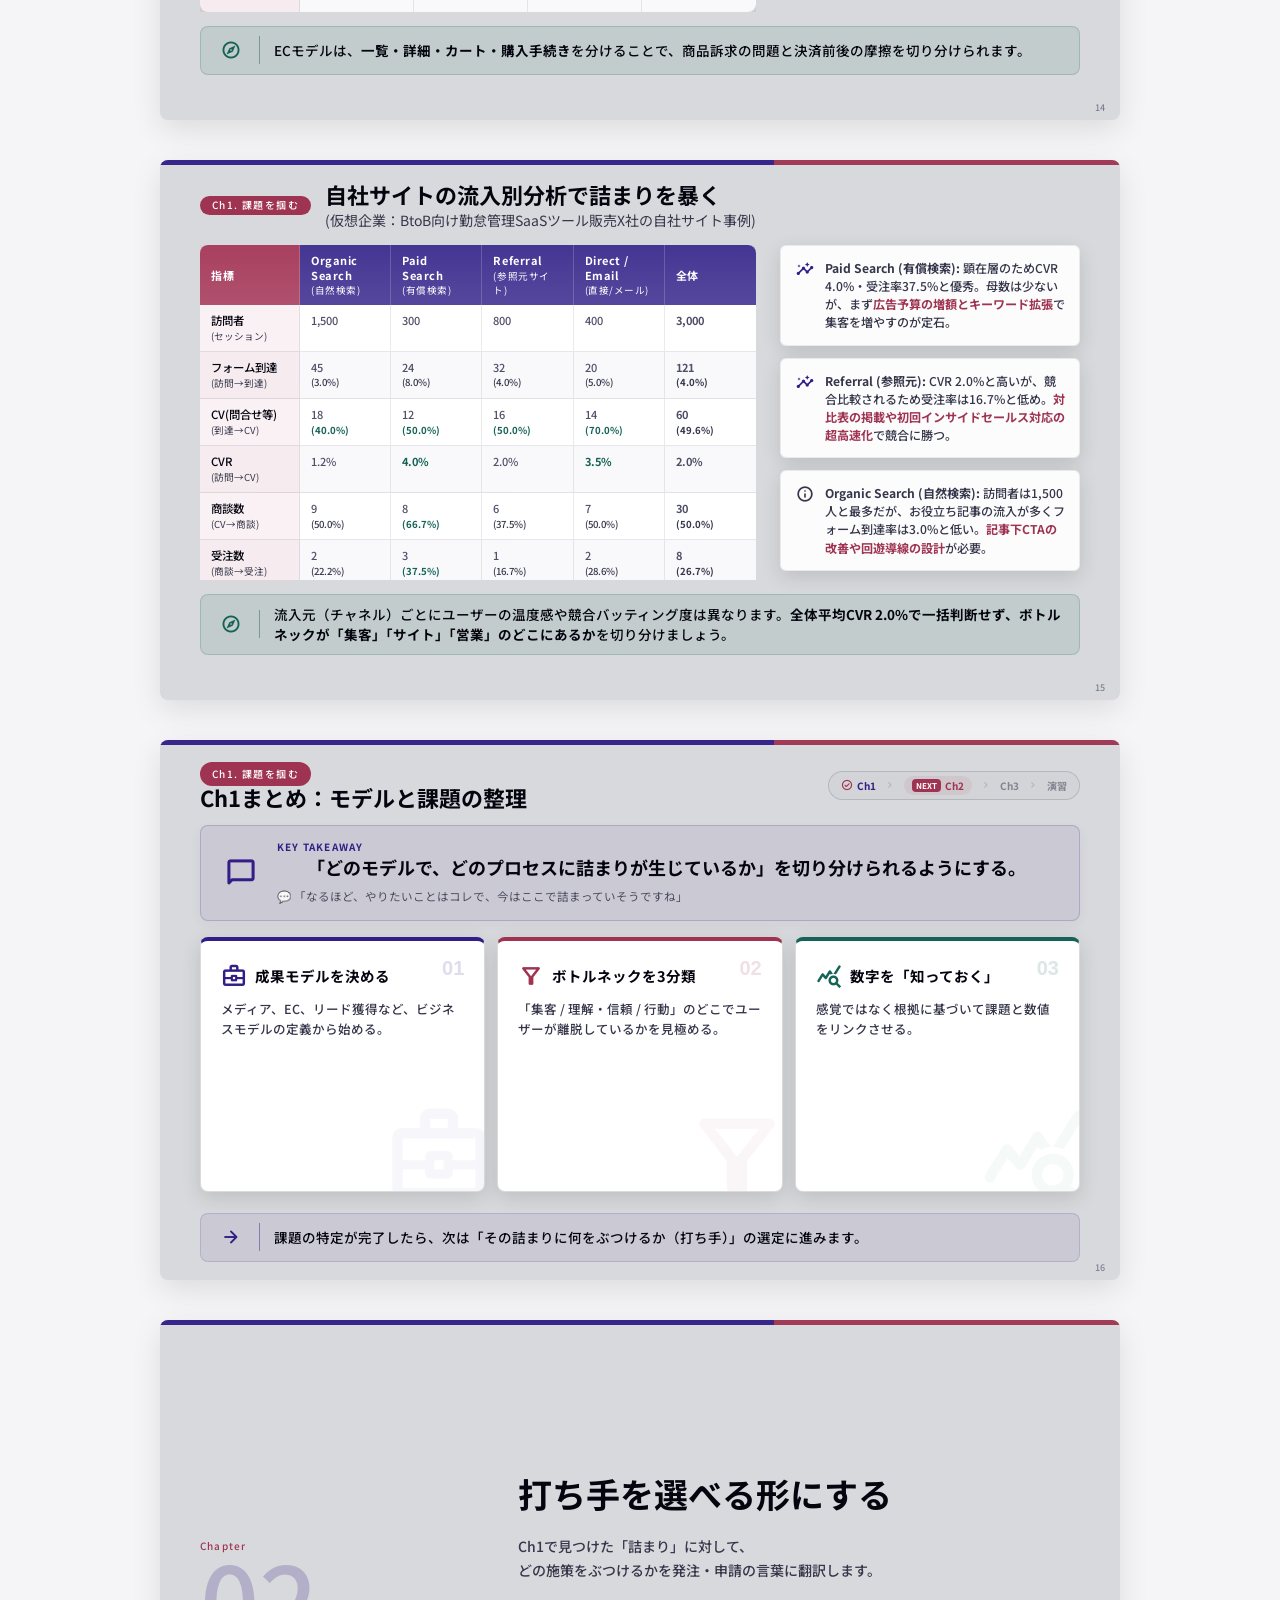
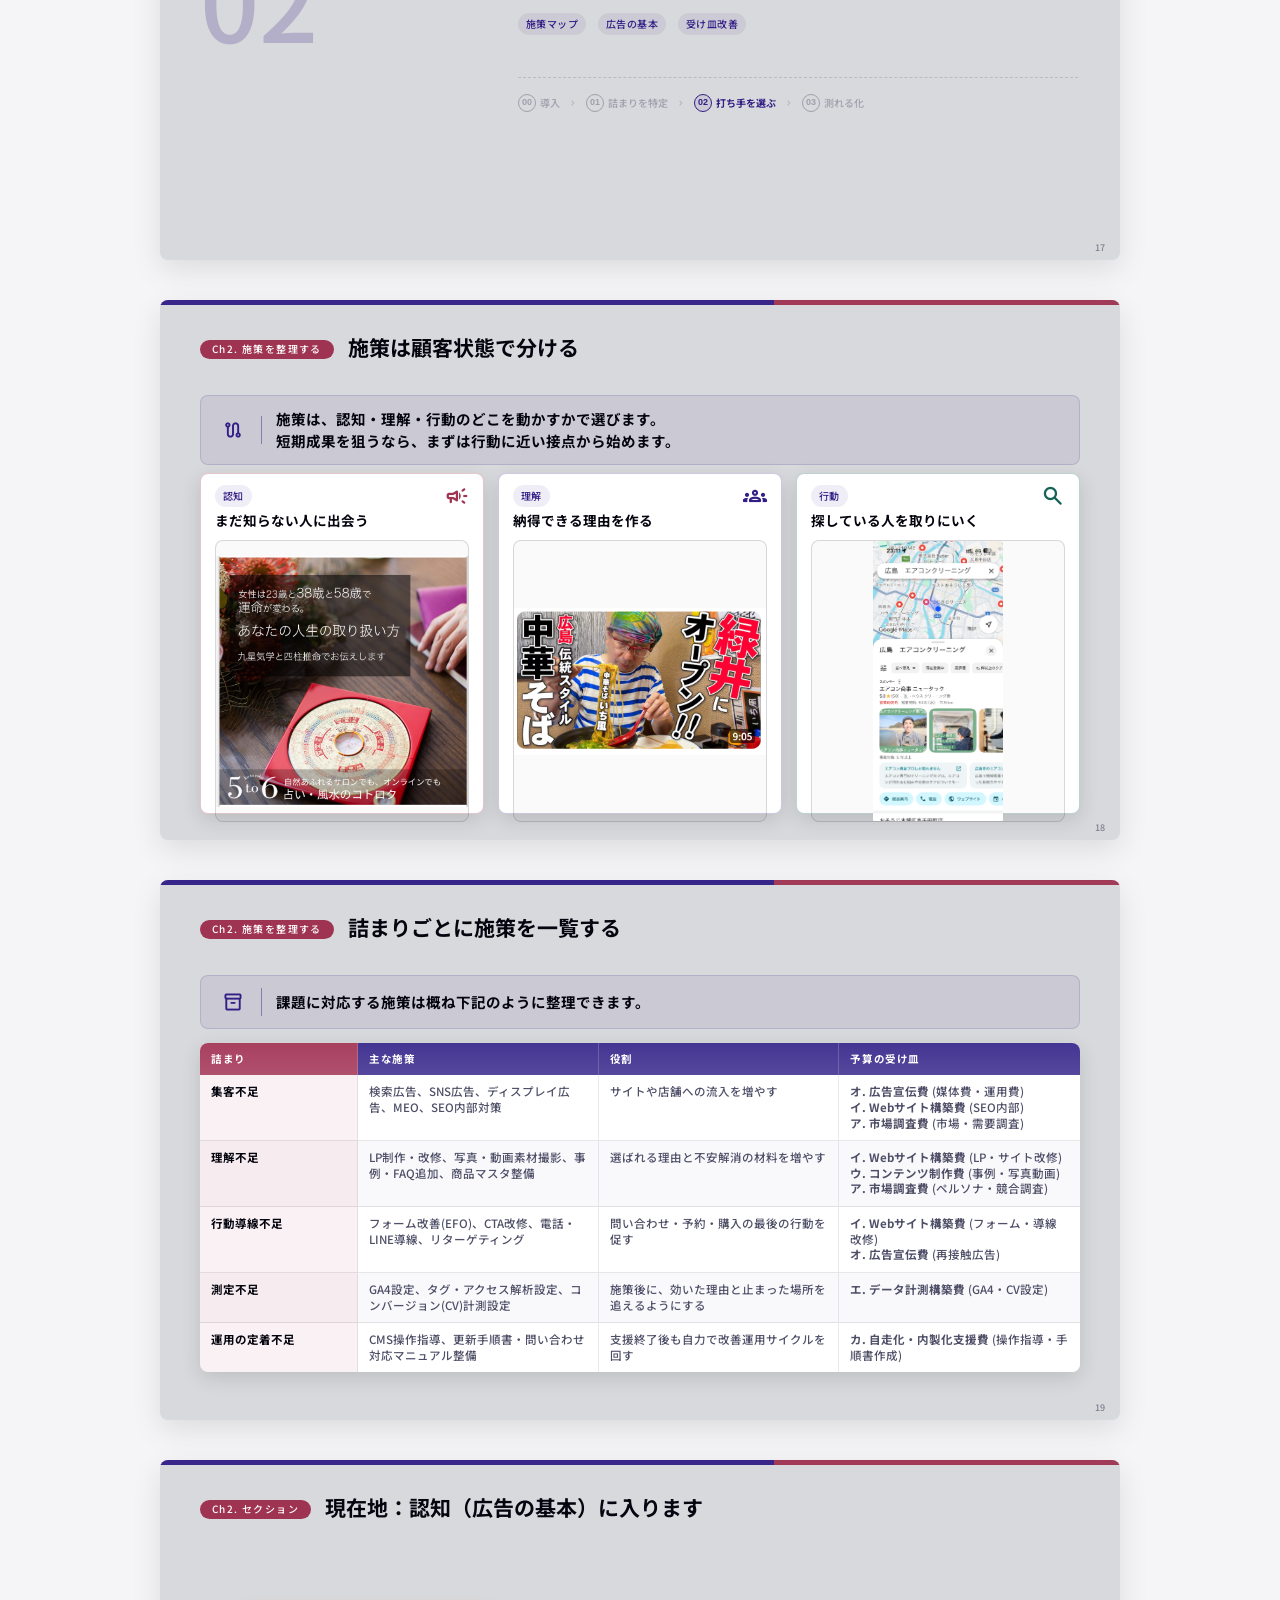
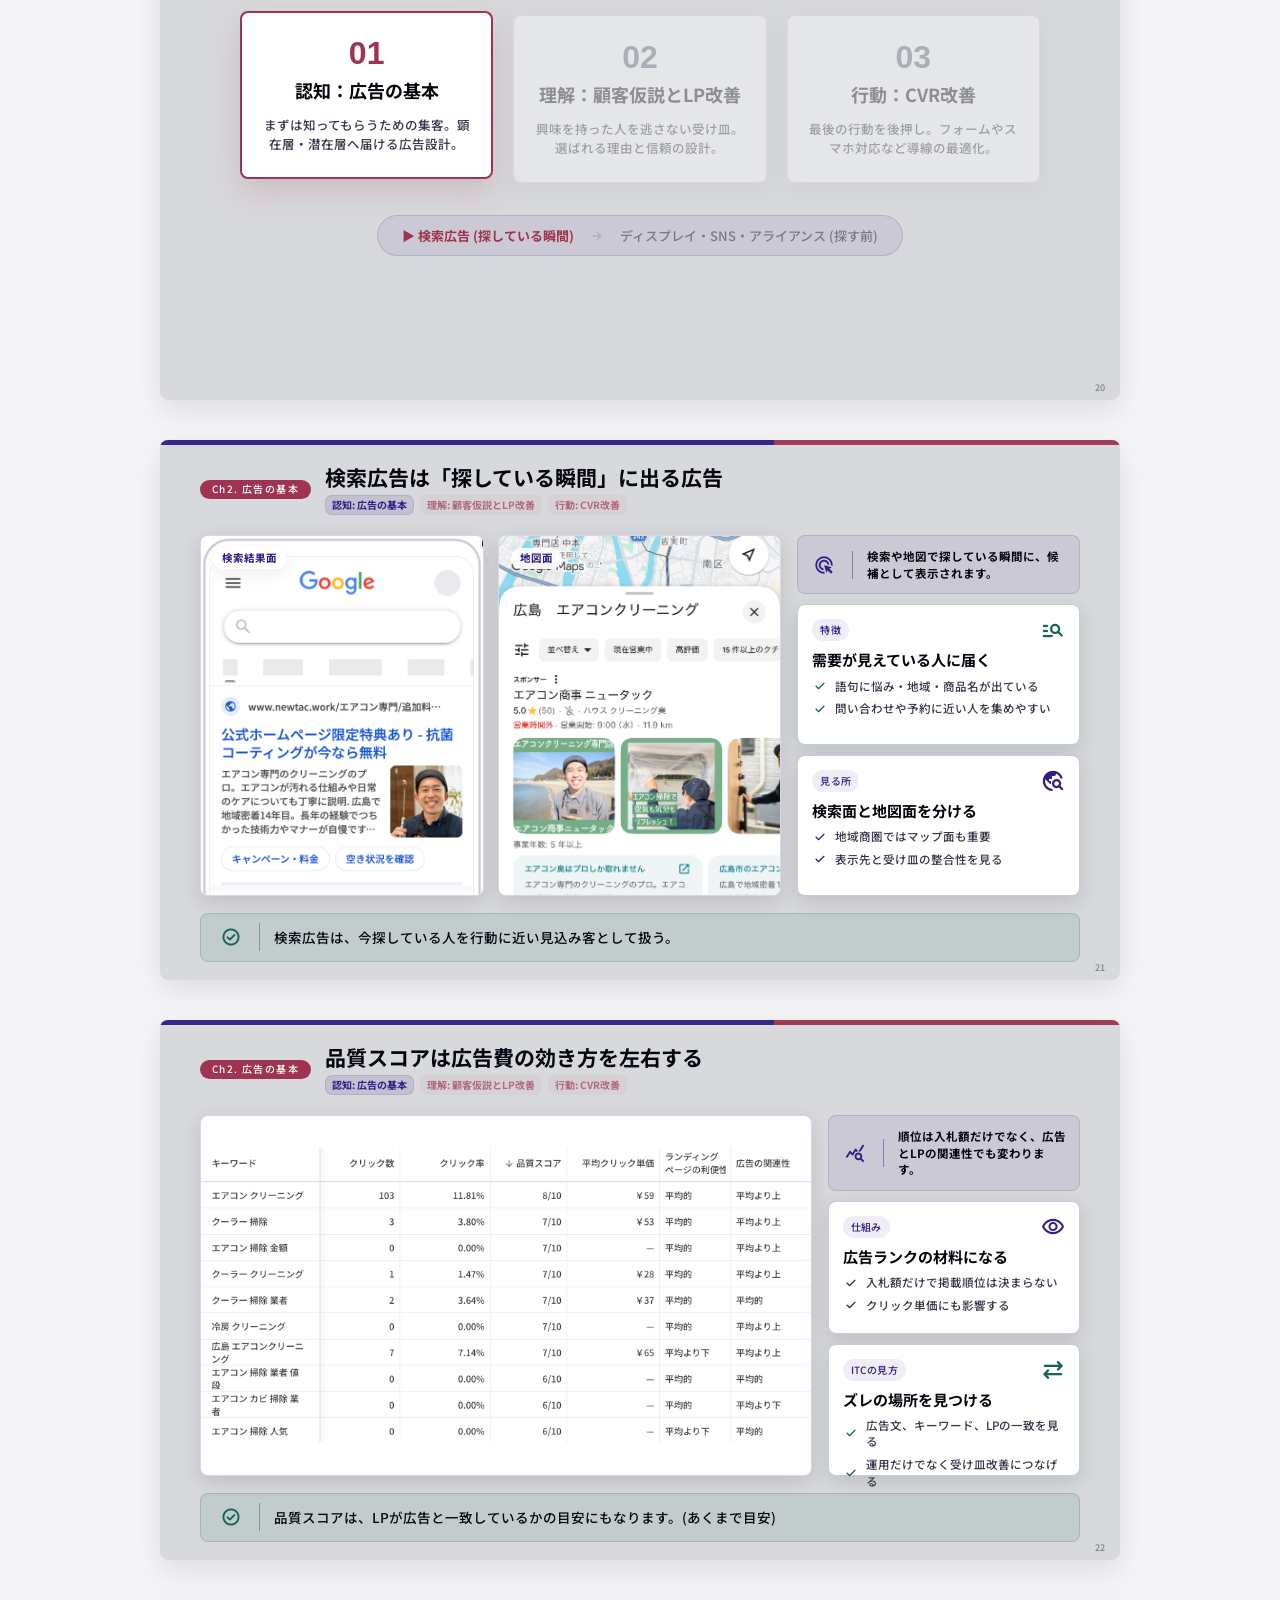
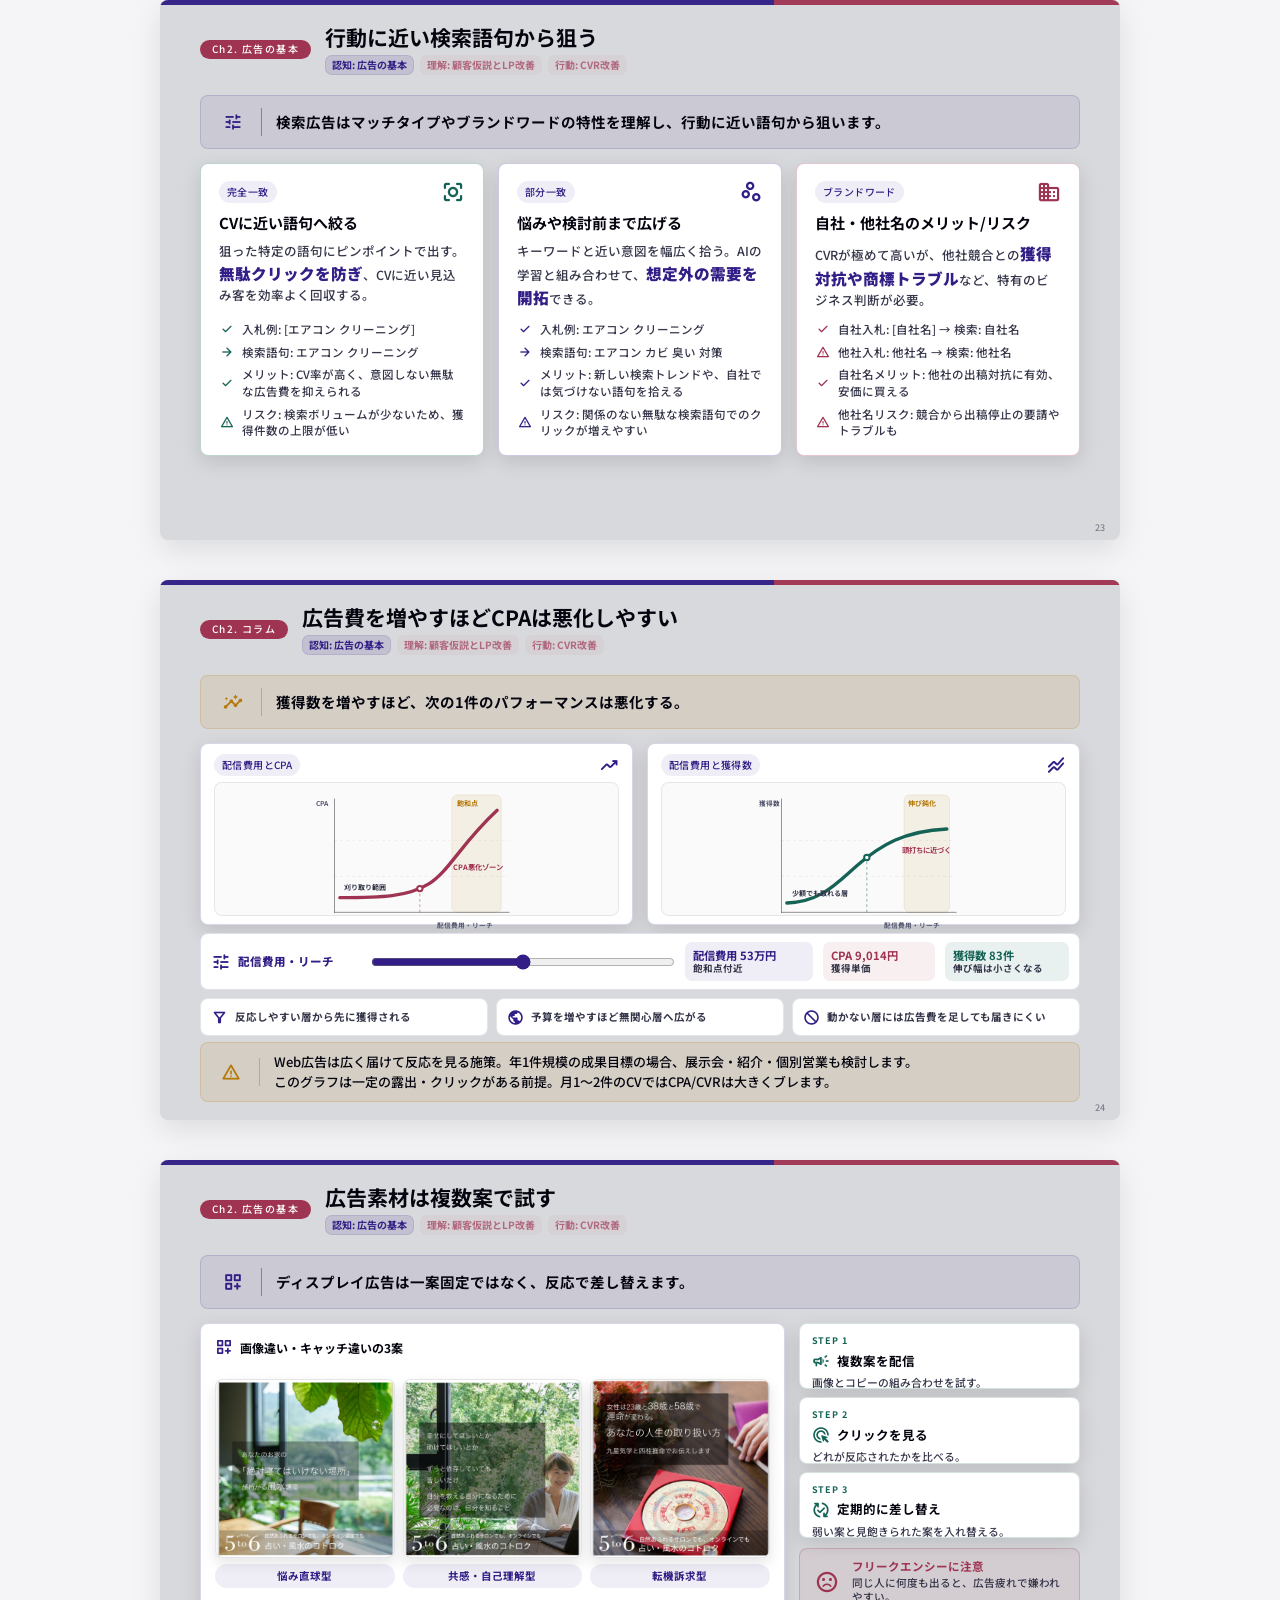
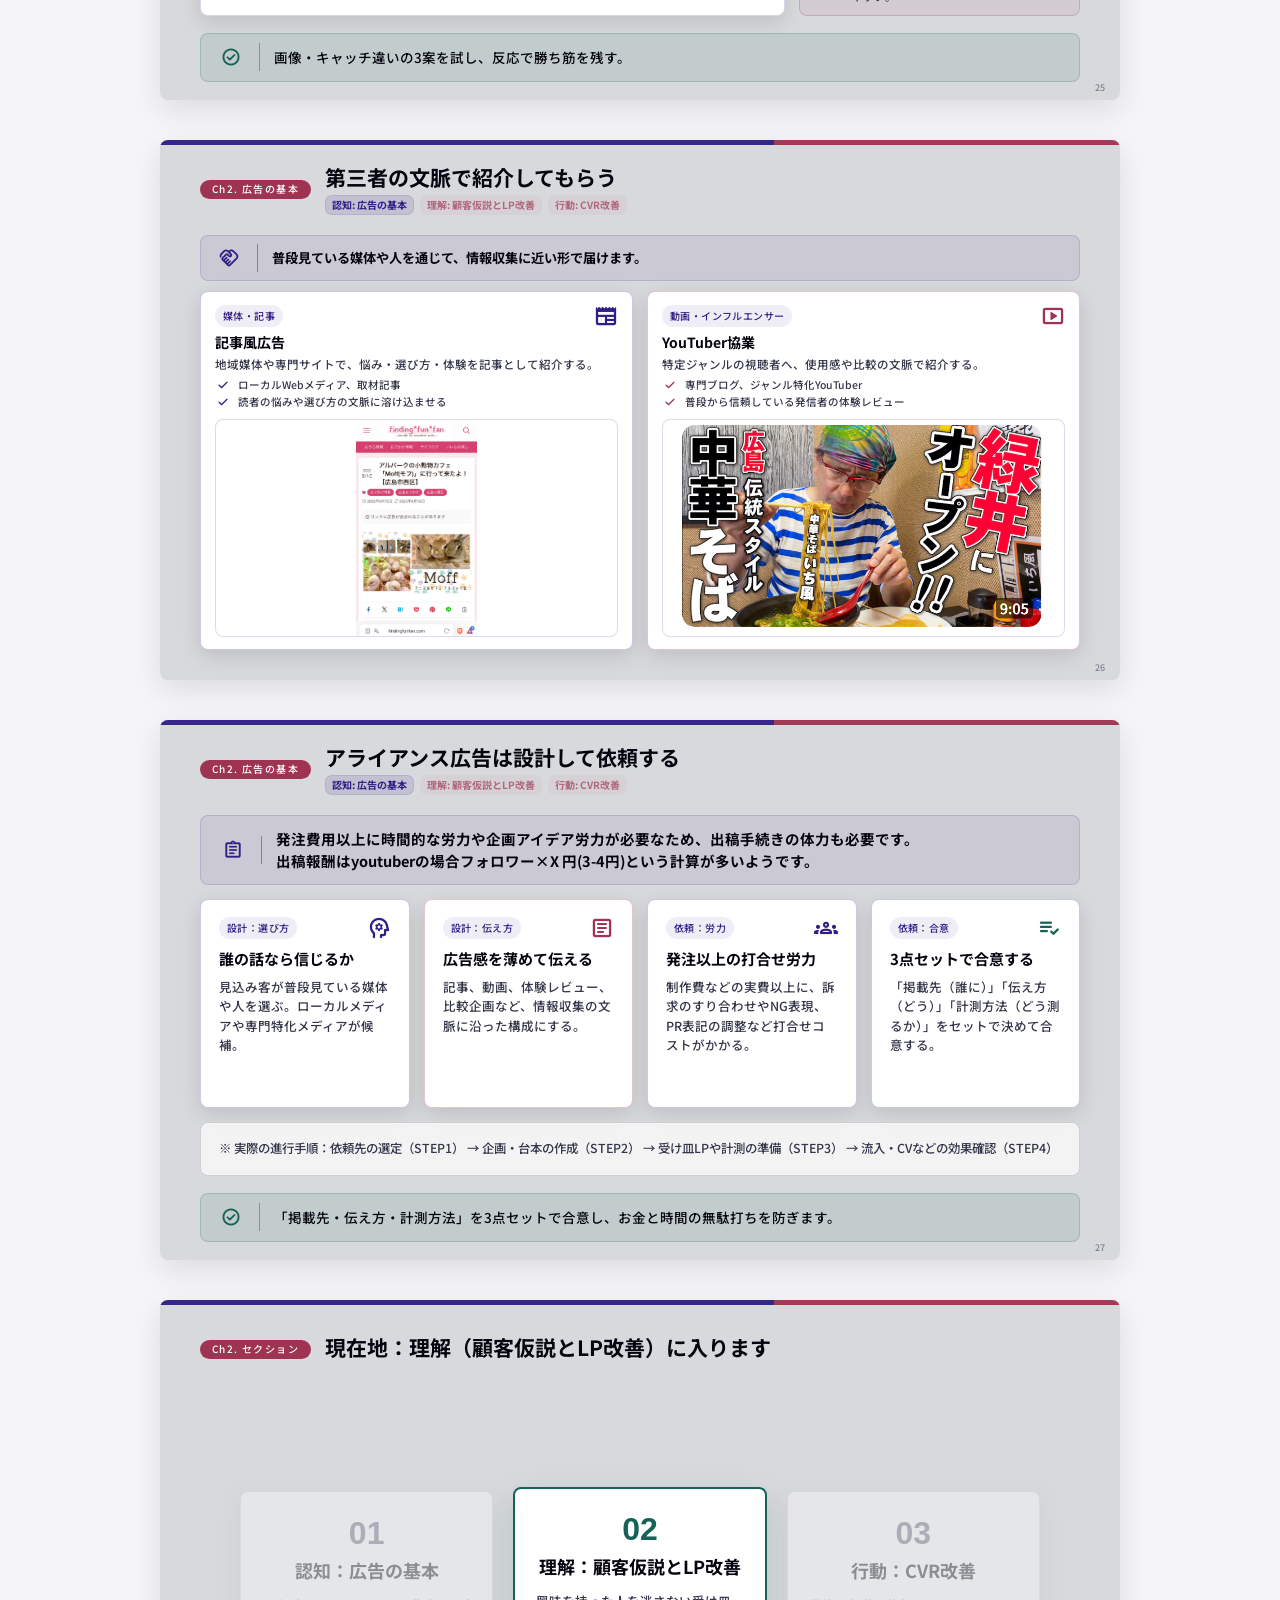
==== commit 68d7cd08: "イントロダクションセクションのタイトルと内容を更新し、自己紹介にウェブ関連のキャリアを追加" ====
--- a/index.html
+++ b/index.html
@@ -101,7 +101,7 @@
   <div class="top-bar"></div>
   <header class="slide-header">
     <span class="section-badge">導入</span>
-    <h1 class="slide-heading">今日の進め方</h1>
+    <h1 class="slide-heading">イントロダクション</h1>
   </header>
   <main class="content-area">
     <div class="intro-context-layout">
@@ -109,7 +109,7 @@
         <div class="callout callout-lead is-blue">
           <span class="icon-symbol">hub</span>
           <p class="callout-text">
-            普段の支援で行っている課題整理を、<br>
+            ITCが普段の支援で行っている課題整理スキルを、<br>
             Webマーケティングの文脈に引き寄せて考えていきます。
           </p>
         </div>
@@ -117,7 +117,7 @@
           <article class="intro-context-point">
             <span class="icon-symbol">route</span>
             <p>
-              広告、SEO、SNS、LP改善など、打ち手はいろいろあります。
+              Webの施策には広告、SEO、SNS、LP改善など、打ち手はいろいろあります。
             </p>
           </article>
           <article class="intro-context-point is-emphasis">
@@ -148,7 +148,7 @@
   <div class="top-bar"></div>
   <header class="slide-header">
     <span class="section-badge">導入</span>
-    <h1 class="slide-heading">自己紹介</h1>
+    <h1 class="slide-heading">自己紹介 / ウェブ関連のキャリア</h1>
   </header>
   <main class="content-area">
     <div class="profile-layout">
@@ -161,9 +161,10 @@
           <p class="profile-kana">みちはた ゆうき</p>
         </div>
         <ul class="profile-meta">
-          <li><span class="icon-symbol">home_pin</span><span>1985年生まれ / 青森生まれ・千葉育ち・広島在住</span></li>
+          <li><span class="icon-symbol">home_pin</span><span>1985年生まれ / 千葉育ち・広島在住</span></li>
           <li><span class="icon-symbol">business_center</span><span>金畑商事合同会社 代表</span></li>
           <li><span class="icon-symbol">business_center</span><span>株式会社BLOOM 代表取締役</span></li>
+          <li><span class="icon-symbol">business_center</span><span>バツイチ</span></li>
         </ul>
       </aside>
       <div class="profile-main">
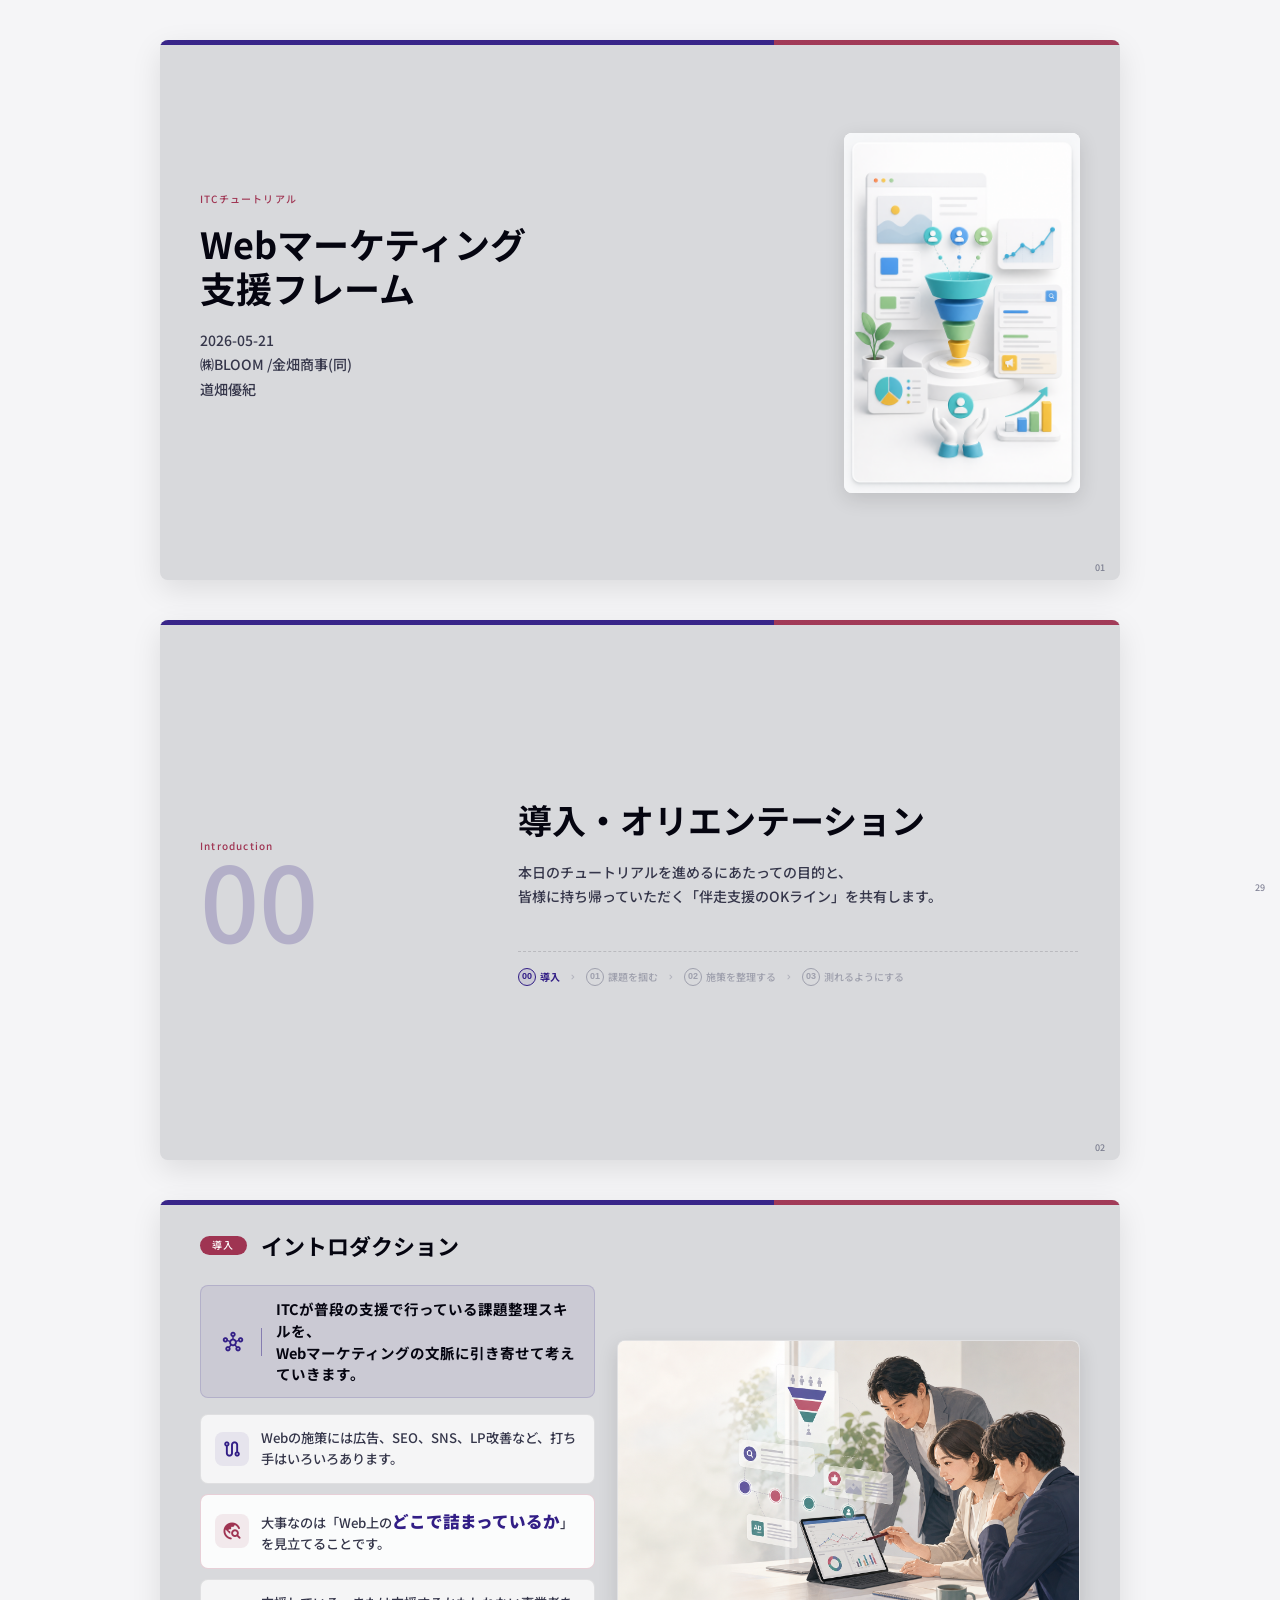
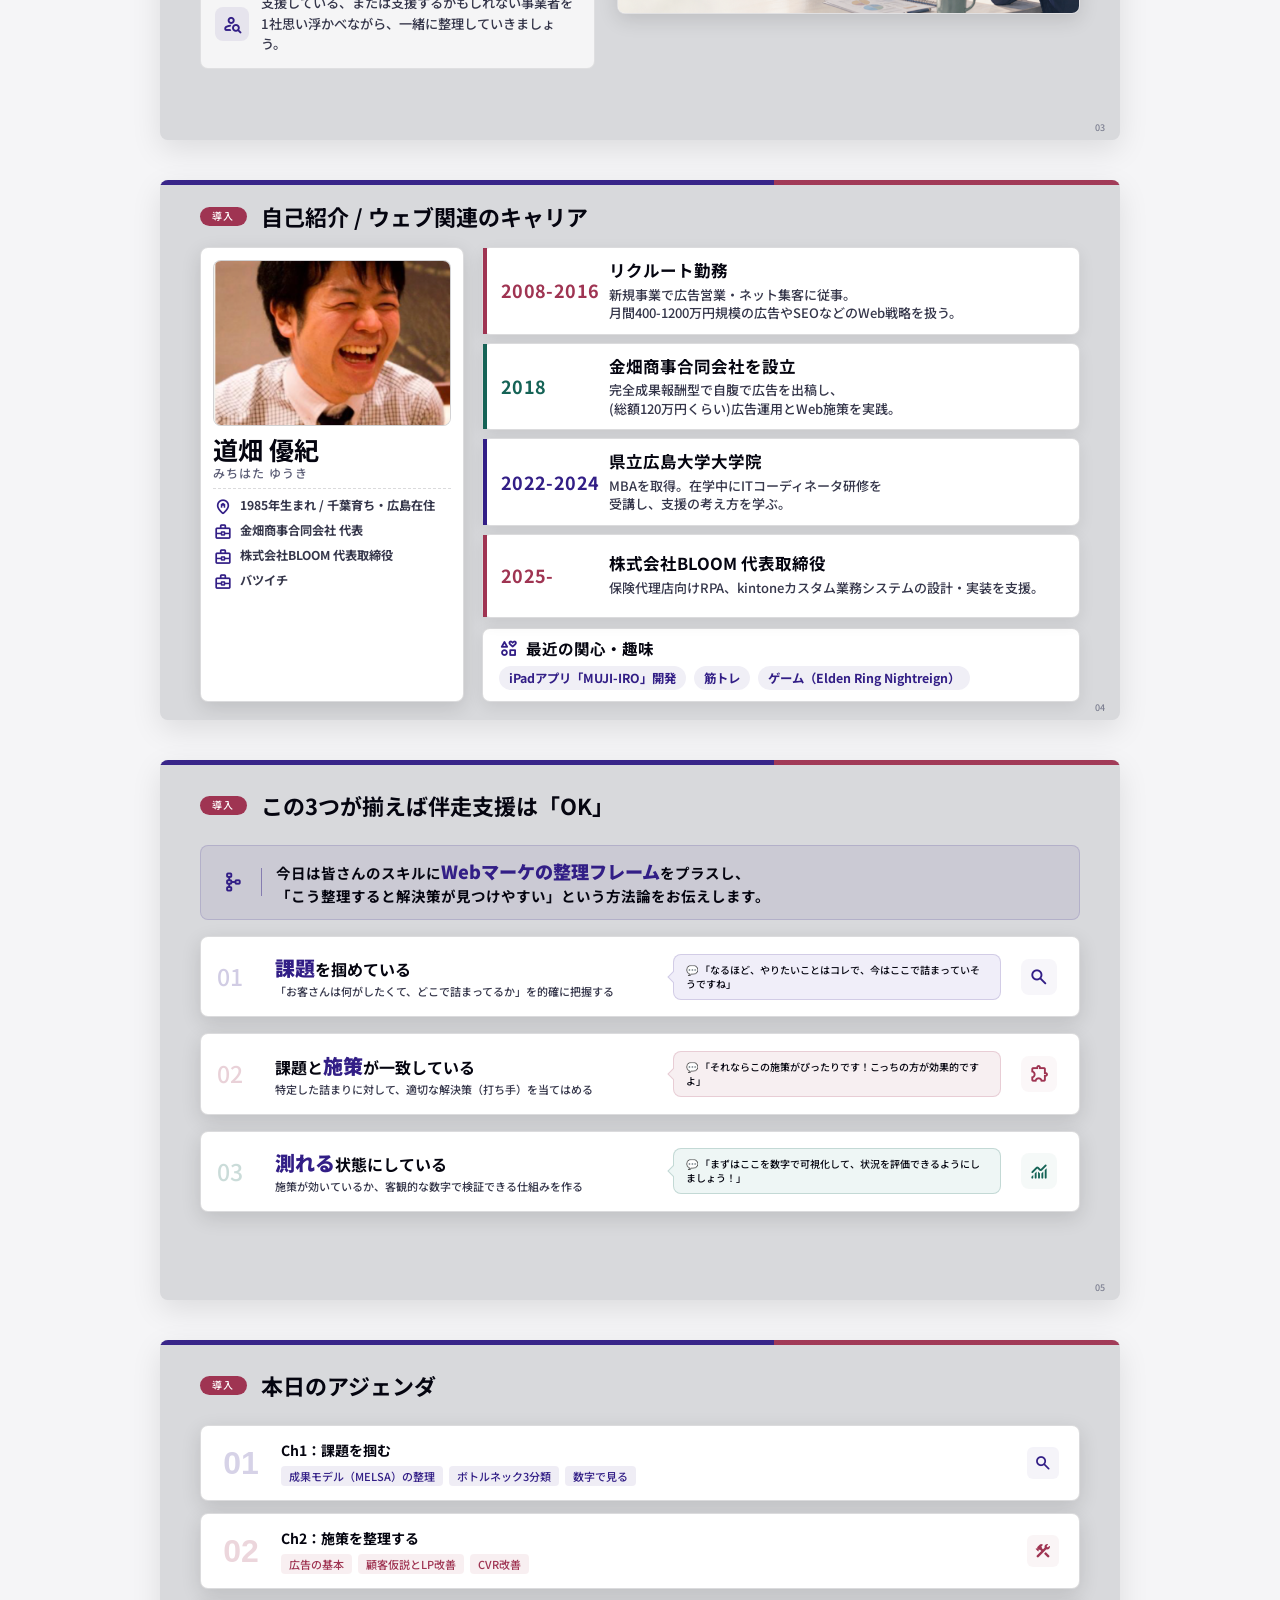
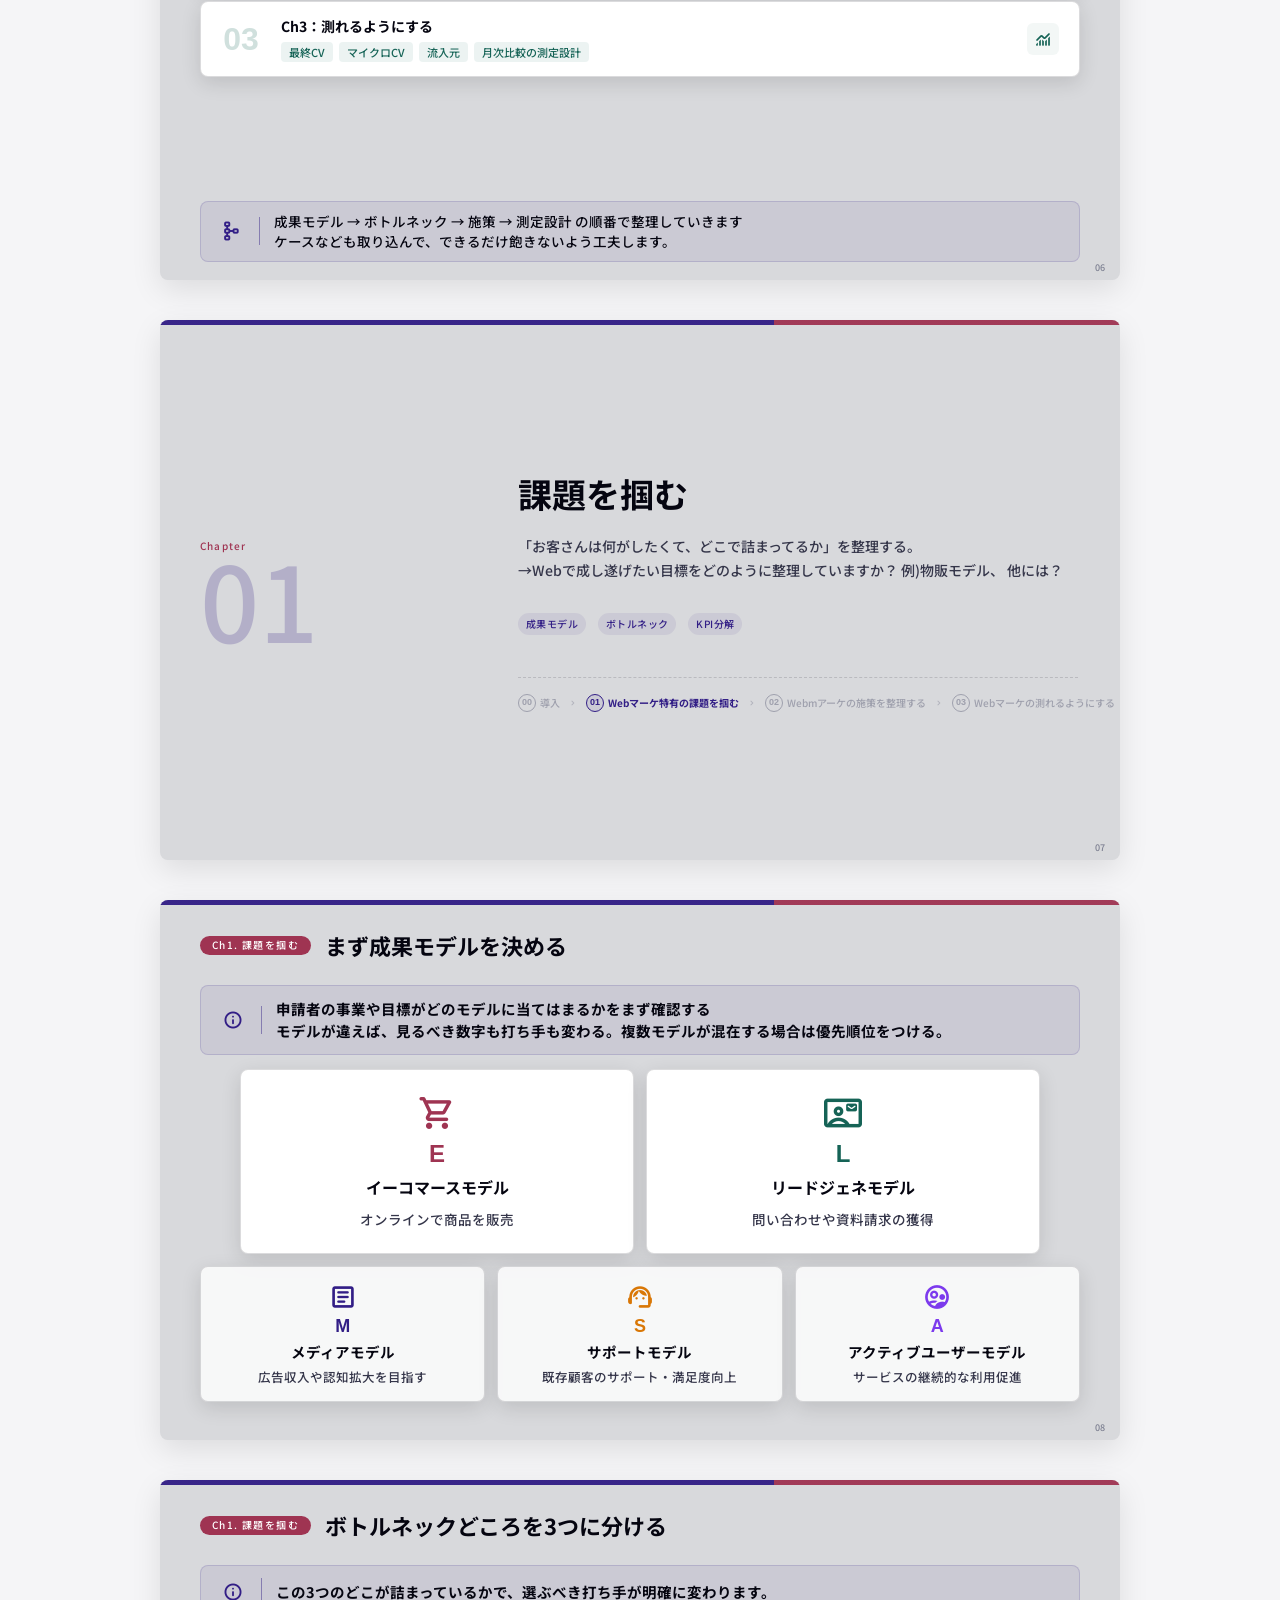
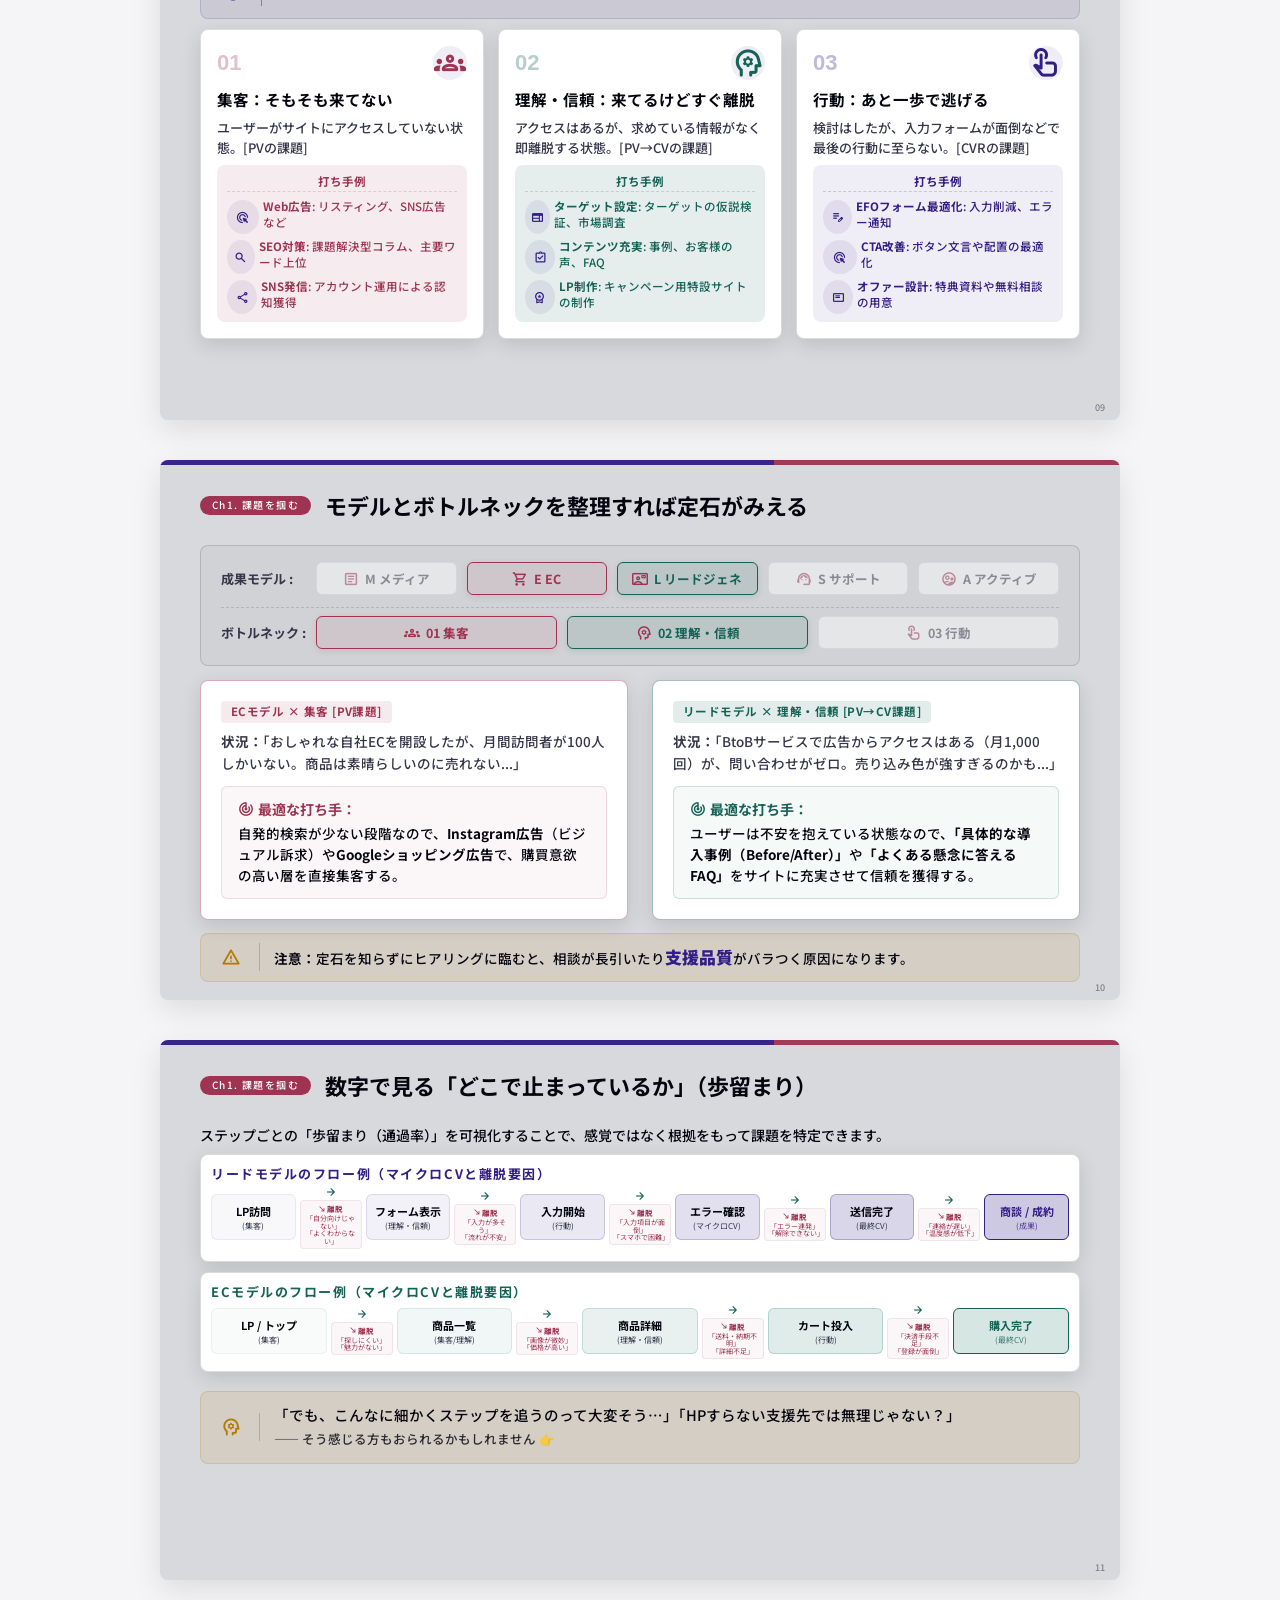
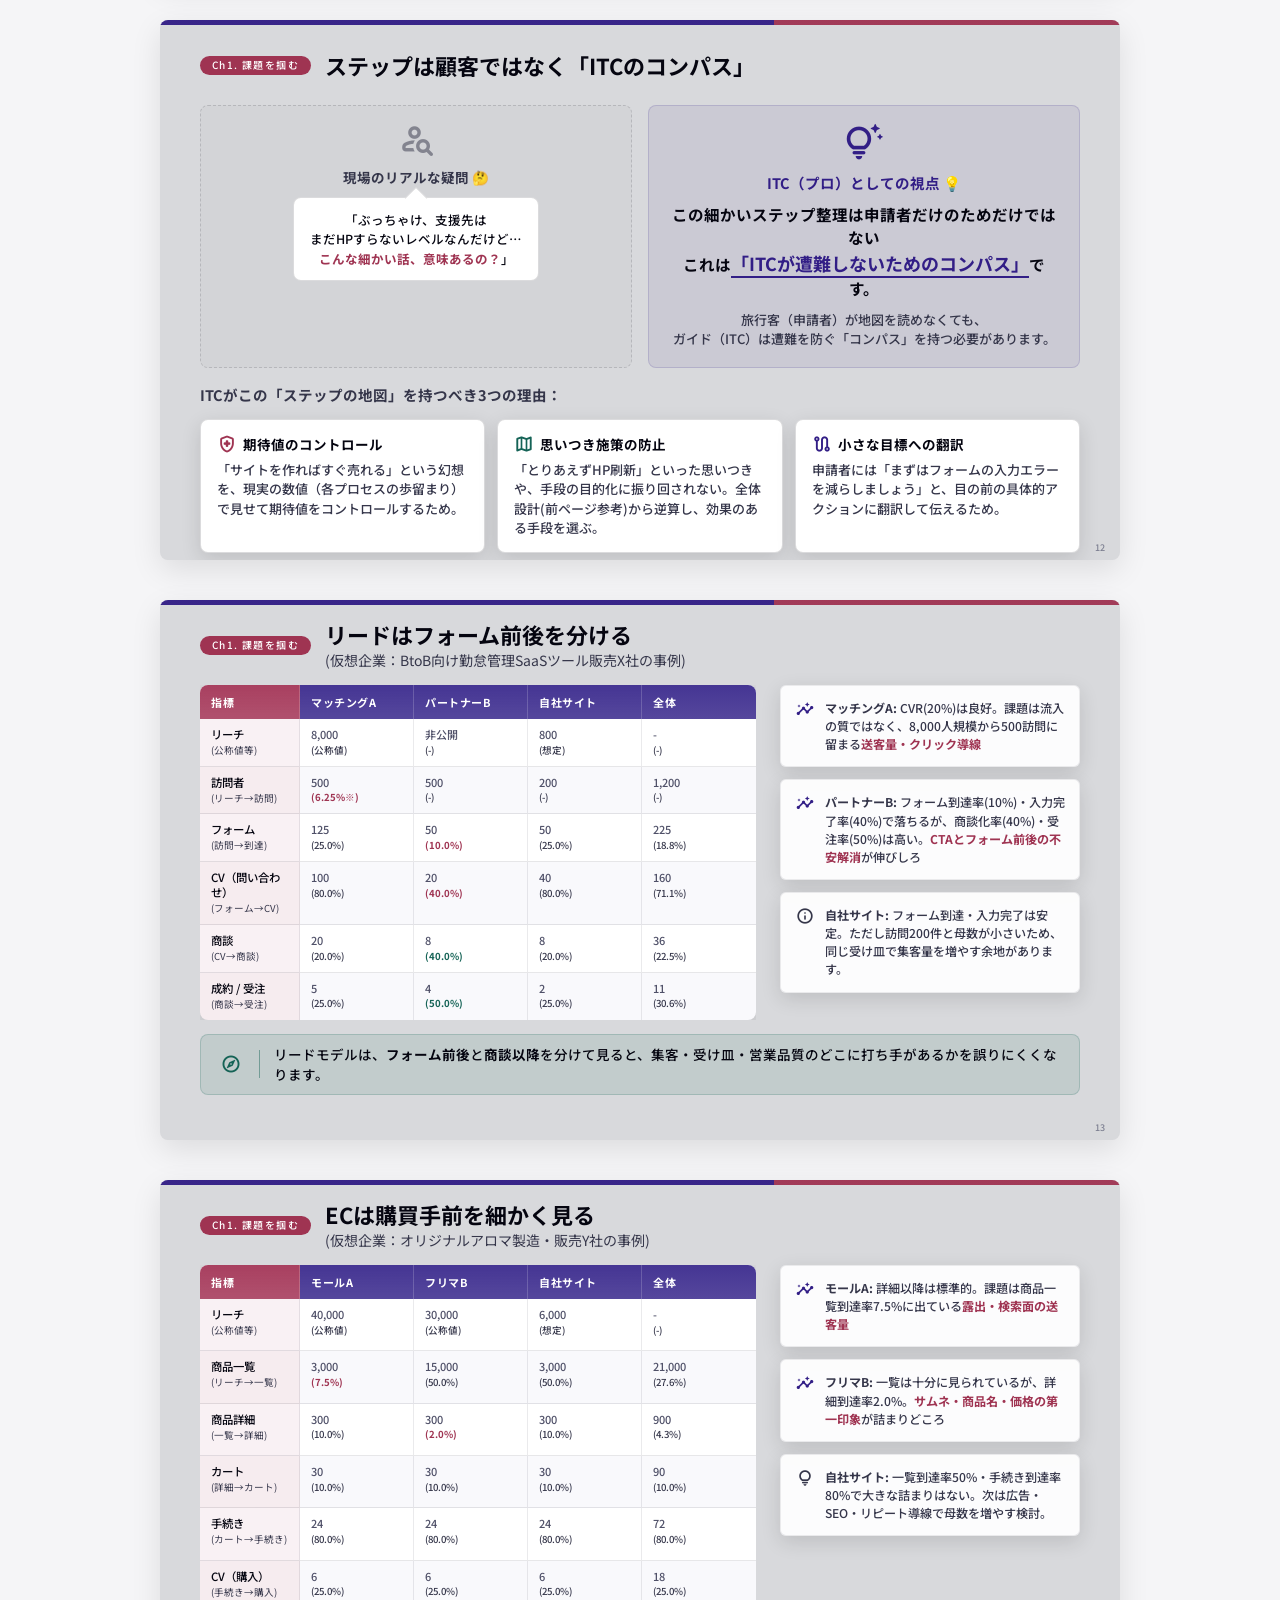
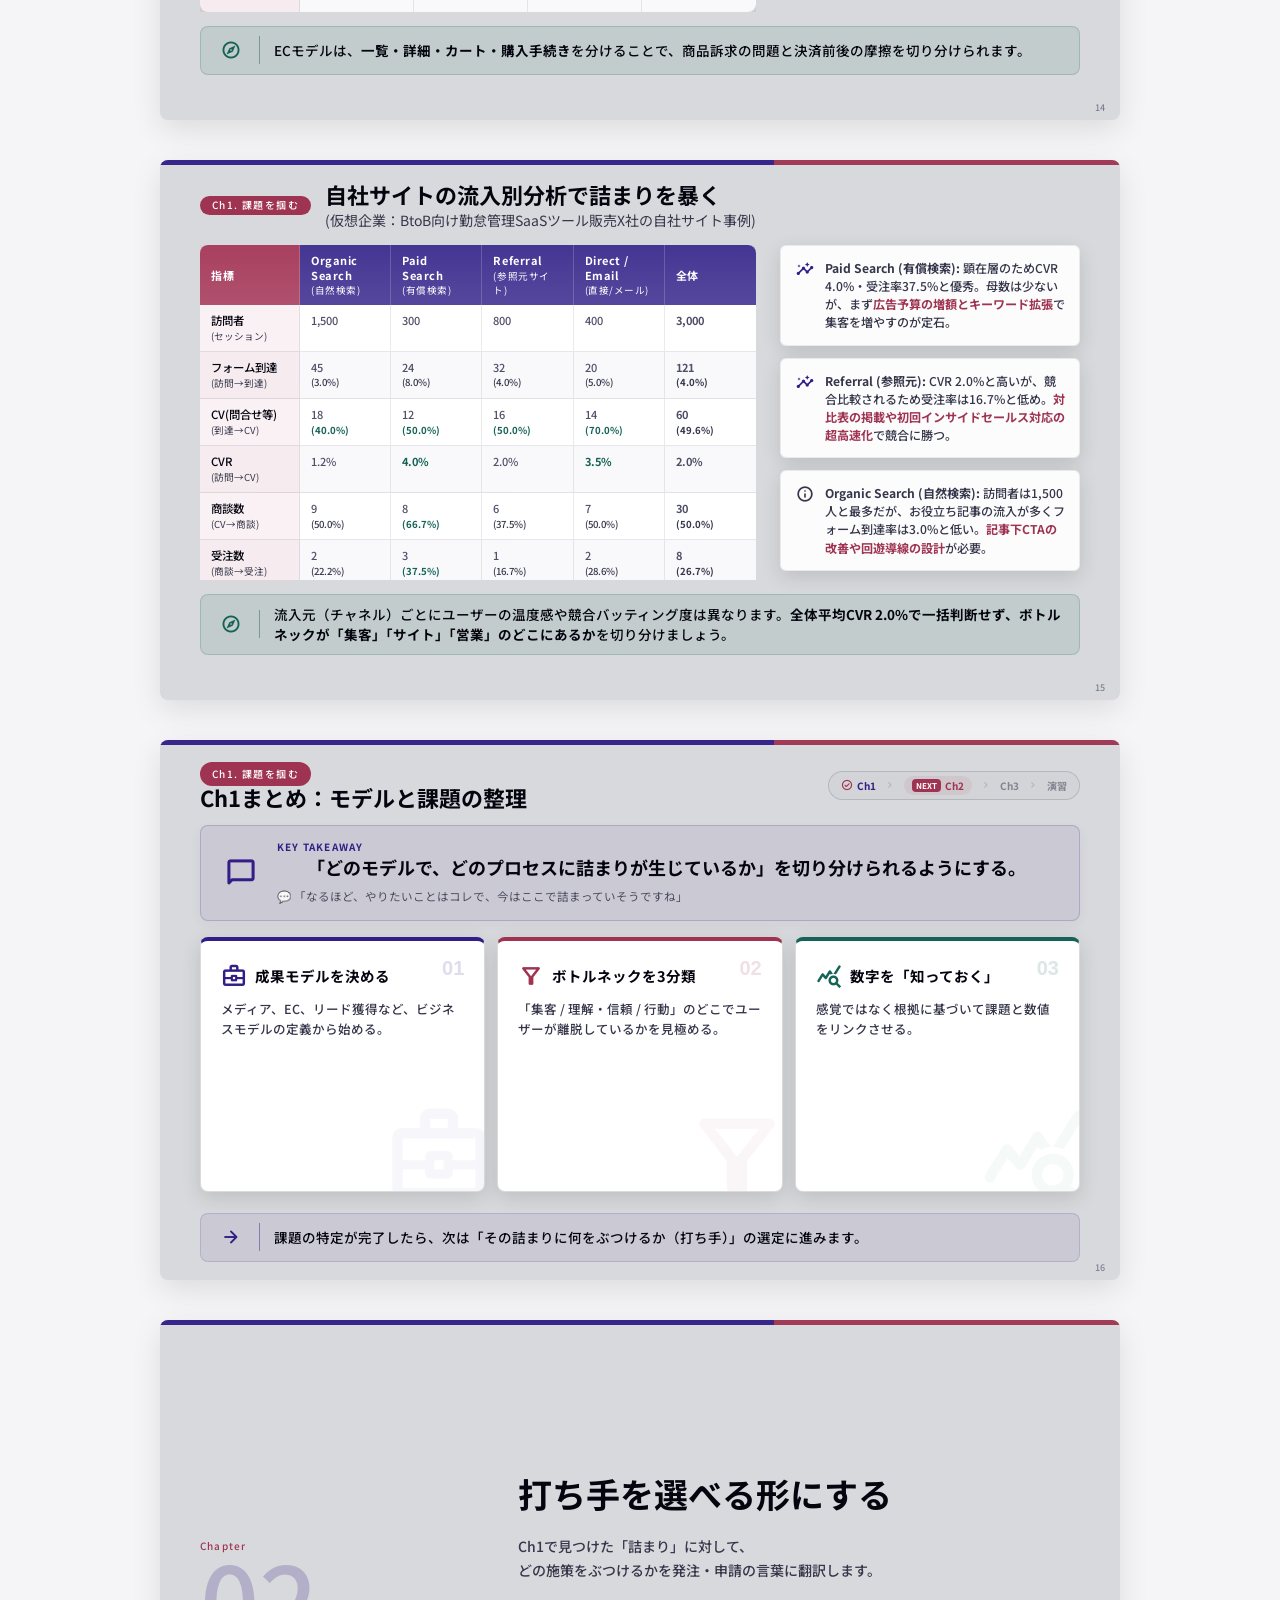
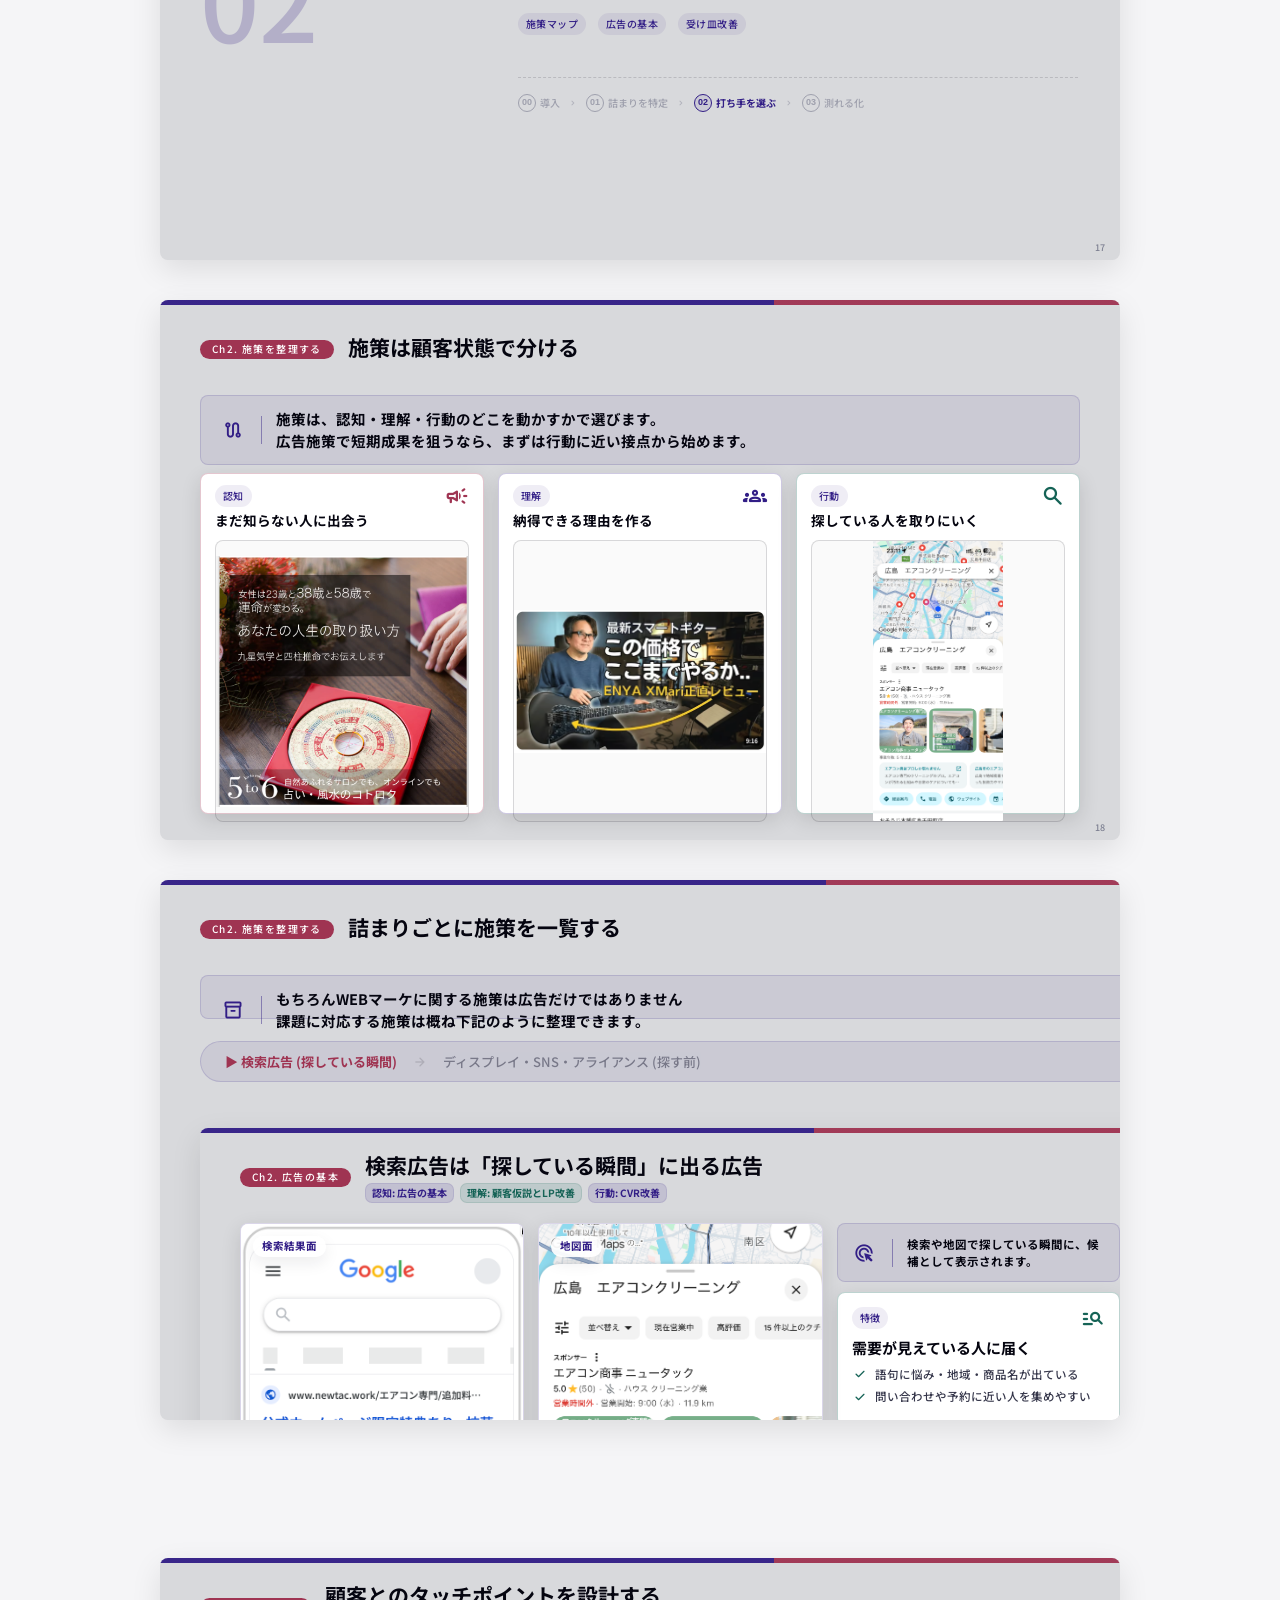
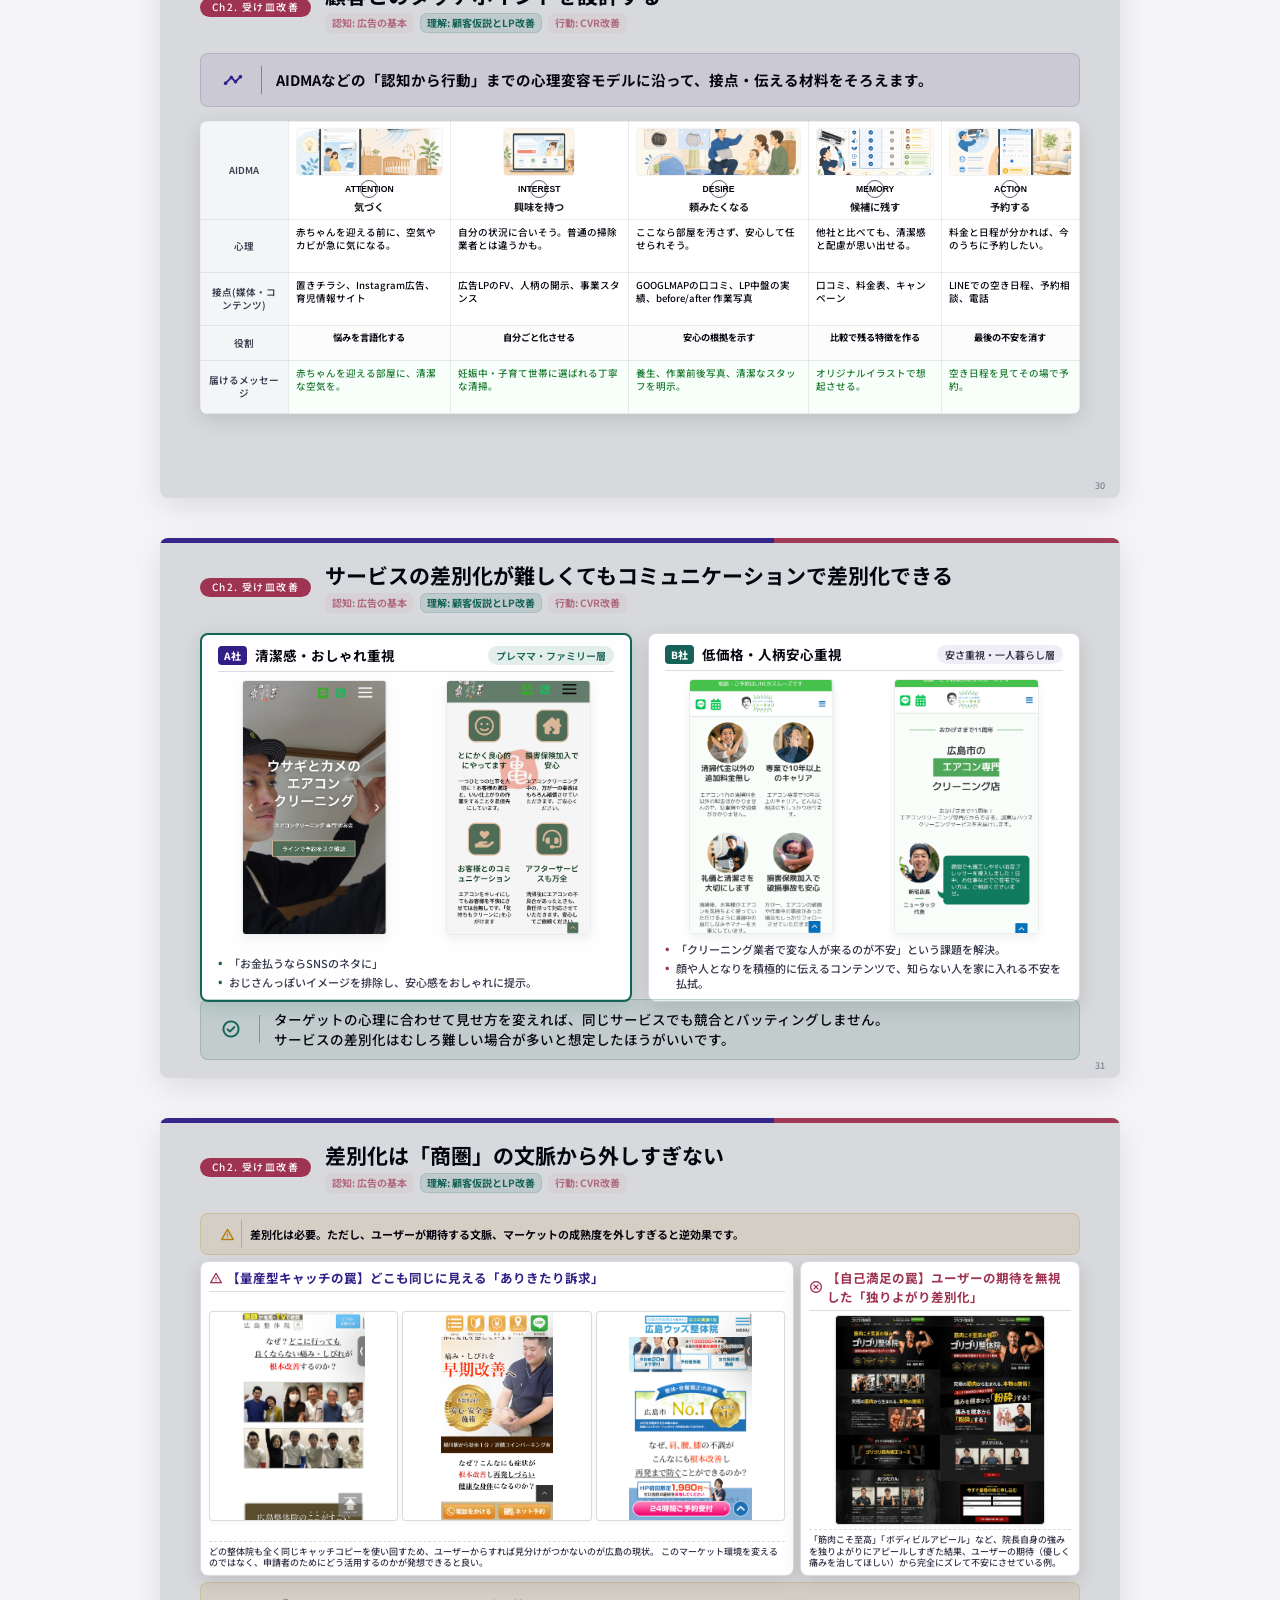
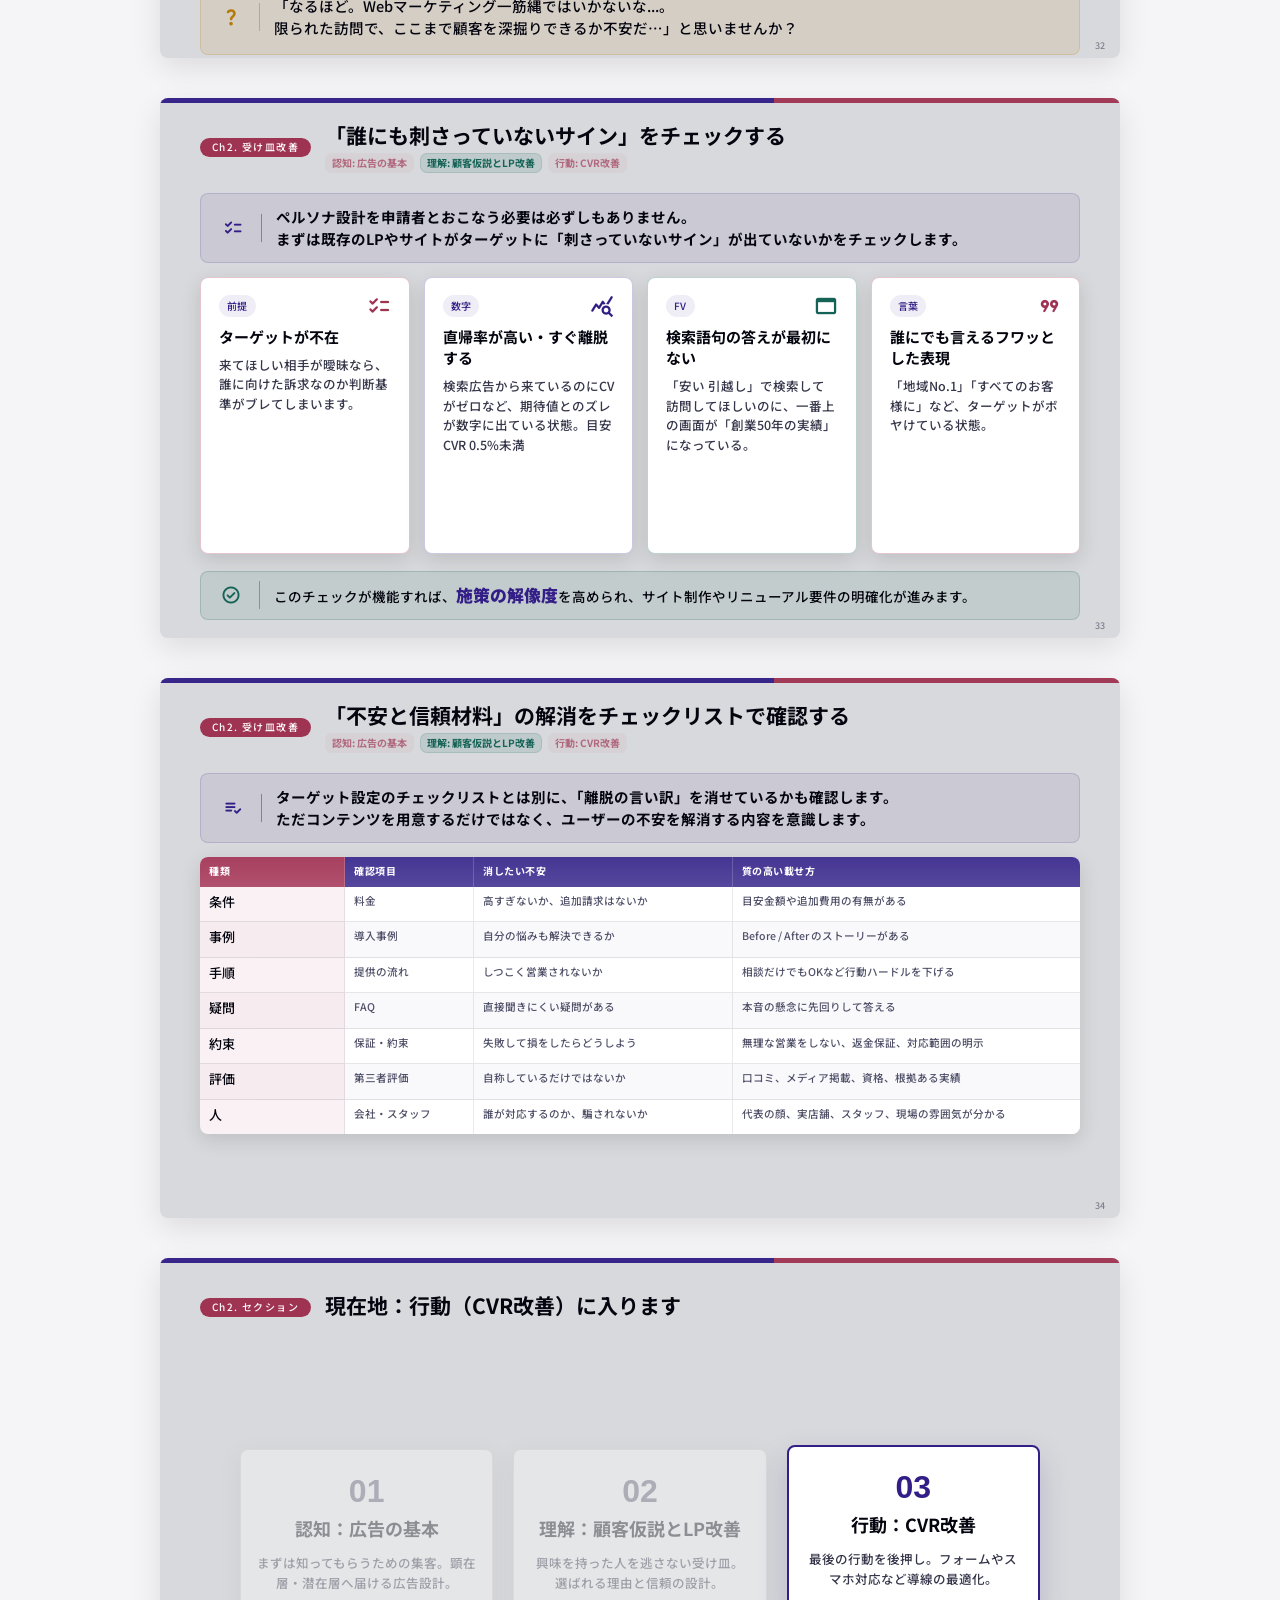
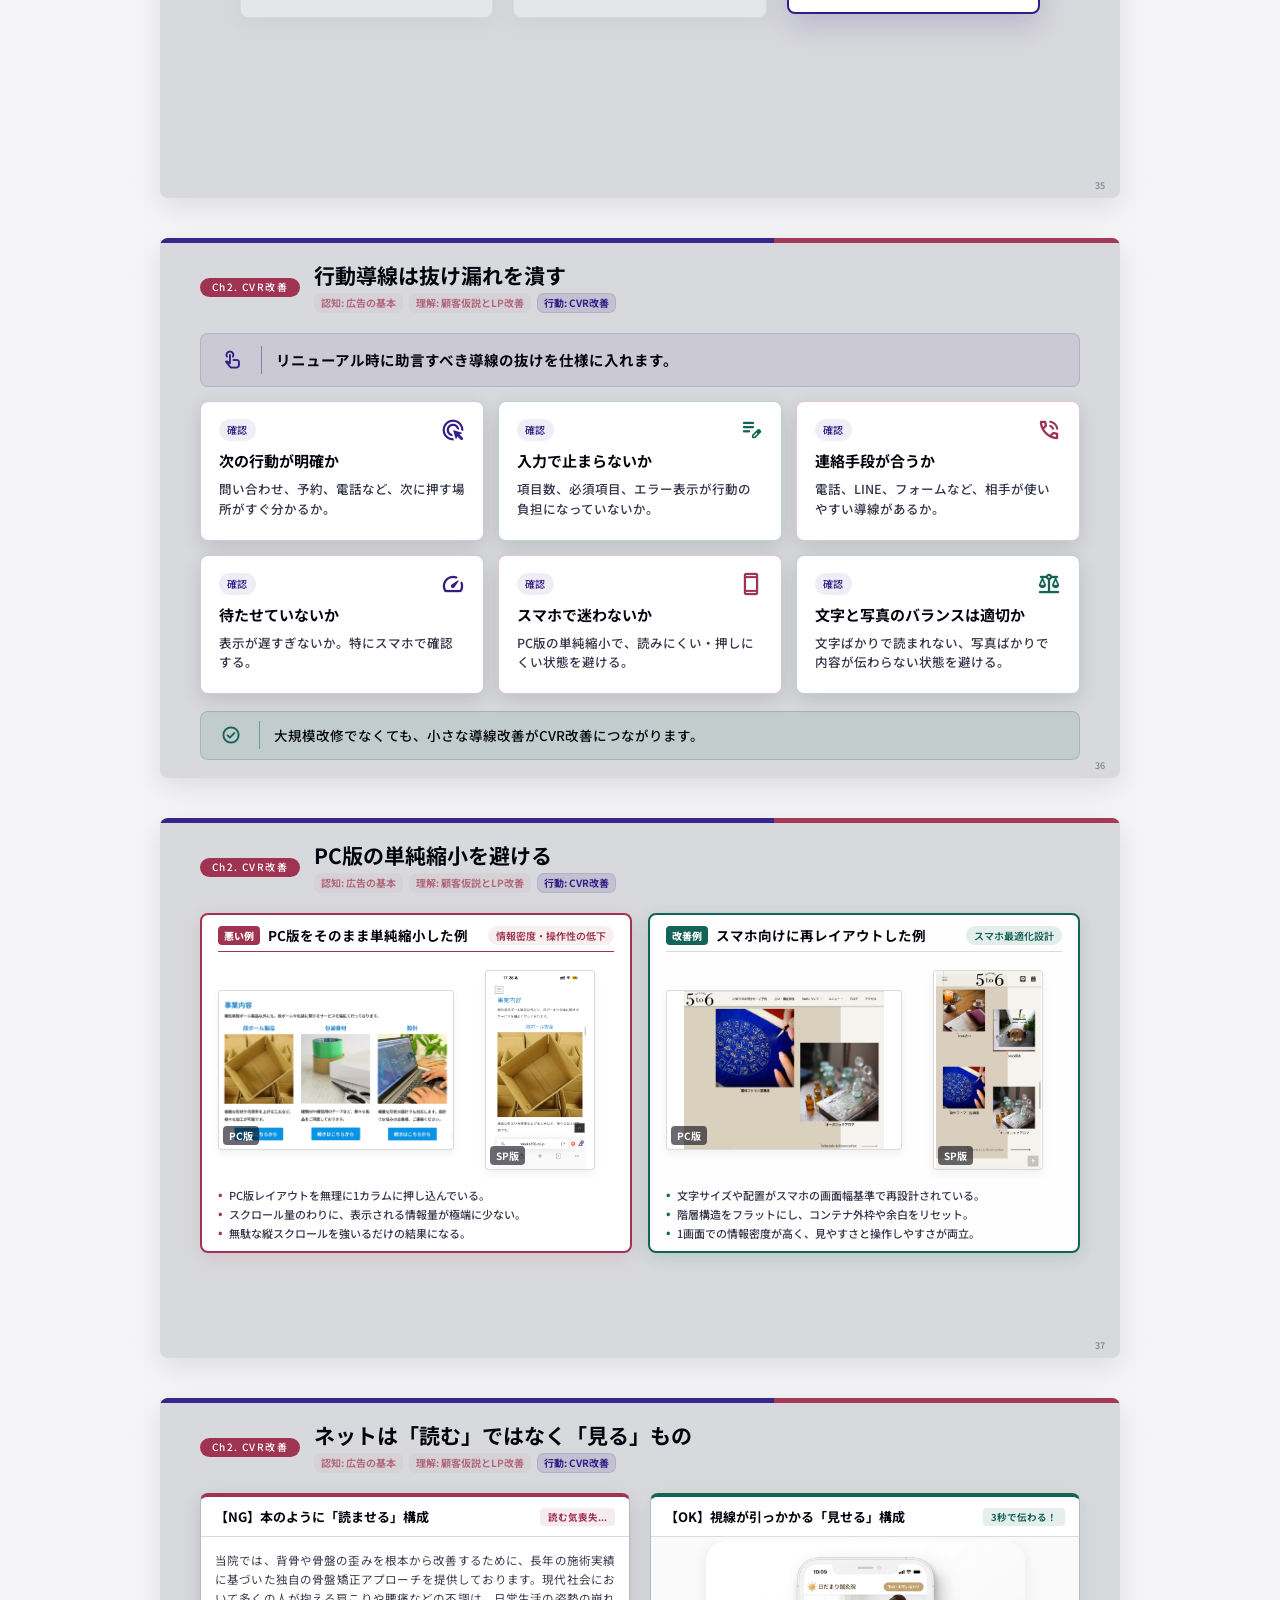
==== commit bec82372: "chore: clean up empty code change sections in the changes log" ====
--- a/index.html
+++ b/index.html
@@ -350,10 +350,10 @@
       <div class="chapter-number">01</div>
     </div>
     <div class="chapter-copy">
-      <h1 class="chapter-title">詰まりを特定する</h1>
+      <h1 class="chapter-title">課題を掴む</h1>
       <p class="chapter-body">
         「お客さんは何がしたくて、どこで詰まってるか」を整理する。<br />
-        数字を分解し、感覚ではなく根拠に基づいて課題を特定します。
+        →Webで成し遂げたい目標をどのように整理していますか？ 例)物販モデル、 他には？
       </p>
       <div class="cover-meta">
         <span class="tag">成果モデル</span>
@@ -368,17 +368,17 @@
         <span class="icon-symbol chapter-agenda-arrow">chevron_right</span>
         <div class="chapter-agenda-step active">
           <span class="step-num">01</span>
-          <span class="step-name">課題を掴む</span>
+          <span class="step-name">Webマーケ特有の課題を掴む</span>
         </div>
         <span class="icon-symbol chapter-agenda-arrow">chevron_right</span>
         <div class="chapter-agenda-step">
           <span class="step-num">02</span>
-          <span class="step-name">施策を整理する</span>
+          <span class="step-name">Webmアーケの施策を整理する</span>
         </div>
         <span class="icon-symbol chapter-agenda-arrow">chevron_right</span>
         <div class="chapter-agenda-step">
           <span class="step-num">03</span>
-          <span class="step-name">測れるようにする</span>
+          <span class="step-name">Webマーケの測れるようにする</span>
         </div>
       </div>
     </div>
@@ -500,7 +500,7 @@
             02</div>
           <span class="icon-symbol" style="font-size: 32px; color: var(--ok);">psychology</span>
         </div>
-        <h3 style="font-size: 15.5px; font-weight: 700; margin: 0; color: var(--ink);">理解・信頼：来てるけど離脱</h3>
+        <h3 style="font-size: 15.5px; font-weight: 700; margin: 0; color: var(--ink);">理解・信頼：来てるけどすぐ離脱</h3>
         <p style="font-size: 13px; color: var(--muted); line-height: 1.5; margin: 0; flex-grow: 1;">
           アクセスはあるが、求めている情報がなく即離脱する状態。[PV→CVの課題]</p>
         
@@ -924,7 +924,7 @@
         <span class="icon-symbol" style="font-size: 38px; color: var(--accent);">tips_and_updates</span>
         <div style="font-size: 14.5px; font-weight: 700; color: var(--accent);">ITC（プロ）としての視点 💡</div>
         <div style="font-size: 15.5px; font-weight: 700; color: var(--ink); line-height: 1.5;">
-          この精緻なステップは申請者だけではなく<br>
+          この細かいステップ整理は申請者だけのためだけではない<br>
           これは<strong
             style="color: var(--accent); font-size: 18px; border-bottom: 2px solid var(--accent);">「ITCが遭難しないためのコンパス」</strong>です。
         </div>
@@ -1422,7 +1422,7 @@
   <main class="content-area ch2-stack">
     <div class="callout callout-lead is-blue">
       <span class="icon-symbol">route</span>
-      <p class="callout-text">施策は、認知・理解・行動のどこを動かすかで選びます。<br>短期成果を狙うなら、まずは行動に近い接点から始めます。</p>
+      <p class="callout-text">施策は、認知・理解・行動のどこを動かすかで選びます。<br>広告施策で短期成果を狙うなら、まずは行動に近い接点から始めます。</p>
     </div>
     <div class="ch2-grid-3">
       <article class="card ch2-card is-signal">
@@ -1486,7 +1486,7 @@
   <main class="content-area ch2-stack">
     <div class="callout callout-lead is-blue">
       <span class="icon-symbol">inventory_2</span>
-      <p class="callout-text">課題に対応する施策は概ね下記のように整理できます。</p>
+      <p class="callout-text">もちろんWEBマーケに関する施策は広告だけではありません<br>課題に対応する施策は概ね下記のように整理できます。</p>
     </div>
     <table class="data-table ch2-compact-table">
       <thead>
@@ -1529,55 +1529,7 @@
         </tr>
         <tr>
           <td>測定不足</td>
-          <td>GA4設定、タグ・アクセス解析設定、コンバージョン(CV)計測設定</td>
-          <td>施策後に、効いた理由と止まった場所を追えるようにする</td>
-          <td>
-            <strong>エ. データ計測構築費</strong> (GA4・CV設定)
-          </td>
-        </tr>
-        <tr>
-          <td>運用の定着不足</td>
-          <td>CMS操作指導、更新手順書・問い合わせ対応マニュアル整備</td>
-          <td>支援終了後も自力で改善運用サイクルを回す</td>
-          <td>
-            <strong>カ. 自走化・内製化支援費</strong> (操作指導・手順書作成)
-          </td>
-        </tr>
-      </tbody>
-    </table>
-  </main>
-  <footer class="slide-footer">
-
-    <span class="page-num">19</span>
-  </footer>
-</section>
-
-<section aria-label="セクション切り替え：認知" class="slide v-normal v-ch2 ch2-stage-awareness">
-  <div class="top-bar"></div>
-  <header class="slide-header">
-    <span class="section-badge">Ch2. セクション</span>
-    <h1 class="slide-heading">現在地：認知（広告の基本）に入ります</h1>
-  </header>
-  <main class="content-area">
-    <div class="ch2-bridge-layout">
-      <div class="ch2-bridge-steps">
-        <div class="ch2-bridge-step active step-awareness">
-          <span class="step-number-big">01</span>
-          <h2 class="step-title-big">認知：広告の基本</h2>
-          <p class="step-desc-big">まずは知ってもらうための集客。顕在層・潜在層へ届ける広告設計。</p>
-        </div>
-        <div class="ch2-bridge-step">
-          <span class="step-number-big">02</span>
-          <h2 class="step-title-big">理解：顧客仮説とLP改善</h2>
-          <p class="step-desc-big">興味を持った人を逃さない受け皿。選ばれる理由と信頼の設計。</p>
-        </div>
-        <div class="ch2-bridge-step">
-          <span class="step-number-big">03</span>
-          <h2 class="step-title-big">行動：CVR改善</h2>
-          <p class="step-desc-big">最後の行動を後押し。フォームやスマホ対応など導線の最適化。</p>
-        </div>
-      </div>
-      <div class="ch2-bridge-sub-agenda">
+               <div class="ch2-bridge-sub-agenda">
         <span class="sub-item active is-signal">▶ 検索広告 (探している瞬間)</span>
         <span class="icon-symbol" style="color: var(--line); font-size: 14px;">arrow_forward</span>
         <span class="sub-item">ディスプレイ・SNS・アライアンス (探す前)</span>
@@ -1585,7 +1537,7 @@
     </div>
   </main>
   <footer class="slide-footer">
-    <span class="page-num">20</span>
+    <span class="page-num">19</span>
   </footer>
 </section>
 
@@ -1645,7 +1597,7 @@
       <span class="icon-symbol">check_circle</span>
       <p class="callout-text">検索広告は、今探している人を行動に近い見込み客として扱う。</p>
     </div>
-    <span class="page-num">21</span>
+    <span class="page-num">20</span>
   </footer>
 </section>
 
@@ -1698,7 +1650,7 @@
       <span class="icon-symbol">check_circle</span>
       <p class="callout-text">品質スコアは、LPが広告と一致しているかの目安にもなります。(あくまで目安)</p>
     </div>
-    <span class="page-num">22</span>
+    <span class="page-num">21</span>
   </footer>
 </section>
 
@@ -1716,7 +1668,7 @@
   <main class="content-area ch2-stack">
     <div class="callout callout-lead is-blue">
       <span class="icon-symbol">tune</span>
-      <p class="callout-text">検索広告はマッチタイプやブランドワードの特性を理解し、行動に近い語句から狙います。</p>
+      <p class="callout-text">検索広告はマッチタイプやブランドワードの特性を理解し、行動に近い語句から狙います。<br>Q)広告費はかければかけるほど、1件あたりの獲得単価は高くなる？低くなる？</p>
     </div>
     <div class="ch2-grid-3">
       <article class="card ch2-card is-ok">
@@ -1733,9 +1685,23 @@
           <li><span class="icon-symbol">warning</span><span>リスク: 検索ボリュームが少ないため、獲得件数の上限が低い</span></li>
         </ul>
       </article>
+            <article class="card ch2-card is-signal">
+        <div class="ch2-card-head">
+          <span class="tag">完全一致:ブランドワード</span>
+          <span class="icon-symbol">business</span>
+        </div>
+        <h2 class="ch2-card-title">自社・他社名のメリット/リスク</h2>
+        <p class="ch2-card-body">CVRが極めて高いが、他社競合との<span class="text-highlight">獲得対抗や商標トラブル</span>など、特有のビジネス判断が必要。</p>
+        <ul class="ch2-mini-list">
+          <li><span class="icon-symbol">check</span><span>自社入札: [自社名] → 検索: 自社名</span></li>
+          <li><span class="icon-symbol">warning</span><span>他社入札: 他社名 → 検索: 他社名</span></li>
+          <li><span class="icon-symbol">check</span><span>自社名メリット: 他社の出稿対抗に有効、安価に買える</span></li>
+          <li><span class="icon-symbol">warning</span><span>他社名リスク: 競合から出稿停止の要請やトラブルも</span></li>
+        </ul>
+      </article>
       <article class="card ch2-card is-accent">
         <div class="ch2-card-head">
-          <span class="tag">部分一致</span>
+          <span class="tag">インテントマッチ</span>
           <span class="icon-symbol">scatter_plot</span>
         </div>
         <h2 class="ch2-card-title">悩みや検討前まで広げる</h2>
@@ -1747,24 +1713,11 @@
           <li><span class="icon-symbol">warning</span><span>リスク: 関係のない無駄な検索語句でのクリックが増えやすい</span></li>
         </ul>
       </article>
-      <article class="card ch2-card is-signal">
-        <div class="ch2-card-head">
-          <span class="tag">ブランドワード</span>
-          <span class="icon-symbol">business</span>
-        </div>
-        <h2 class="ch2-card-title">自社・他社名のメリット/リスク</h2>
-        <p class="ch2-card-body">CVRが極めて高いが、他社競合との<span class="text-highlight">獲得対抗や商標トラブル</span>など、特有のビジネス判断が必要。</p>
-        <ul class="ch2-mini-list">
-          <li><span class="icon-symbol">check</span><span>自社入札: [自社名] → 検索: 自社名</span></li>
-          <li><span class="icon-symbol">warning</span><span>他社入札: 他社名 → 検索: 他社名</span></li>
-          <li><span class="icon-symbol">check</span><span>自社名メリット: 他社の出稿対抗に有効、安価に買える</span></li>
-          <li><span class="icon-symbol">warning</span><span>他社名リスク: 競合から出稿停止の要請やトラブルも</span></li>
-        </ul>
-      </article>
-    </div>
-  </main>
-  <footer class="slide-footer">
-    <span class="page-num">23</span>
+
+    </div>
+  </main>
+  <footer class="slide-footer">
+    <span class="page-num">22</span>
   </footer>
 </section>
 
@@ -1873,15 +1826,15 @@
       <span class="icon-symbol">warning</span>
       <p class="callout-text is-dense">Web広告は広く届けて反応を見る施策。年1件規模の成果目標の場合、展示会・紹介・個別営業も検討します。<br>このグラフは一定の露出・クリックがある前提。月1〜2件のCVではCPA/CVRは大きくブレます。</p>
     </div>
-    <span class="page-num">24</span>
-  </footer>
-</section>
-
-<section aria-label="広告素材は複数案で試す" class="slide v-normal v-ch2 ch2-topic-ads ch2-stage-awareness ch2-creative-test">
+    <span class="page-num">23</span>
+  </footer>
+</section>
+
+<section aria-label="ディスプレイ/SNS広告:広告素材は複数案で試す" class="slide v-normal v-ch2 ch2-topic-ads ch2-stage-awareness ch2-creative-test">
   <div class="top-bar"></div>
   <header class="slide-header">
     <span class="section-badge">Ch2. 広告の基本</span>
-    <h1 class="slide-heading">広告素材は複数案で試す</h1>
+    <h1 class="slide-heading">ディスプレイ/SNS広告:広告素材は複数案で試す</h1>
     <div class="ch2-context" aria-label="Ch2内の現在地">
       <span class="ch2-context-item stage-awareness">認知: 広告の基本</span>
       <span class="ch2-context-item stage-understanding">理解: 顧客仮説とLP改善</span>
@@ -1947,15 +1900,15 @@
       <span class="icon-symbol">check_circle</span>
       <p class="callout-text">画像・キャッチ違いの3案を試し、反応で勝ち筋を残す。</p>
     </div>
-    <span class="page-num">25</span>
-  </footer>
-</section>
-
-<section aria-label="第三者の文脈で紹介してもらう" class="slide v-normal v-ch2 ch2-topic-ads ch2-stage-awareness ch2-alliance-intro">
+    <span class="page-num">24</span>
+  </footer>
+</section>
+
+<section aria-label="アライアンス広告:第三者の文脈で紹介してもらう" class="slide v-normal v-ch2 ch2-topic-ads ch2-stage-awareness ch2-alliance-intro">
   <div class="top-bar"></div>
   <header class="slide-header">
     <span class="section-badge">Ch2. 広告の基本</span>
-    <h1 class="slide-heading">第三者の文脈で紹介してもらう</h1>
+    <h1 class="slide-heading">アライアンス広告:第三者の文脈で紹介してもらう</h1>
     <div class="ch2-context" aria-label="Ch2内の現在地">
       <span class="ch2-context-item stage-awareness">認知: 広告の基本</span>
       <span class="ch2-context-item stage-understanding">理解: 顧客仮説とLP改善</span>
@@ -2009,7 +1962,7 @@
     </div>
   </main>
   <footer class="slide-footer">
-    <span class="page-num">26</span>
+    <span class="page-num">25</span>
   </footer>
 </section>
 
@@ -2073,7 +2026,7 @@
       <span class="icon-symbol">check_circle</span>
       <p class="callout-text">「掲載先・伝え方・計測方法」を3点セットで合意し、お金と時間の無駄打ちを防ぎます。</p>
     </div>
-    <span class="page-num">27</span>
+    <span class="page-num">26</span>
   </footer>
 </section>
 
@@ -2094,7 +2047,7 @@
         <div class="ch2-bridge-step active step-understanding">
           <span class="step-number-big">02</span>
           <h2 class="step-title-big">理解：顧客仮説とLP改善</h2>
-          <p class="step-desc-big">興味を持った人を逃さない受け皿。選ばれる理由と信頼の設計。</p>
+          <p class="step-desc-big">サイト内で興味を持った人を逃さない受け皿。選ばれる理由と信頼の設計。</p>
         </div>
         <div class="ch2-bridge-step">
           <span class="step-number-big">03</span>
@@ -2105,7 +2058,7 @@
     </div>
   </main>
   <footer class="slide-footer">
-    <span class="page-num">28</span>
+    <span class="page-num">27</span>
   </footer>
 </section>
 
@@ -2123,7 +2076,7 @@
   <main class="content-area ch2-stack">
     <div class="callout callout-lead is-blue">
       <span class="icon-symbol">person_alert</span>
-      <p class="callout-text">「正解のペルソナ」を短時間の訪問で導くことは困難です。<br>今のLPが誰にも刺さっていないという可能性をチェックします。</p>
+      <p class="callout-text">「確からしいペルソナ」を短時間の訪問で導くことは困難です。<br>今のLPが誰にも刺さっていないという可能性をチェックします。</p>
     </div>
     <div class="ch2-grid-4">
       <article class="card ch2-card is-signal">
@@ -2139,7 +2092,7 @@
       <article class="card ch2-card is-ok">
         <div class="ch2-card-head"><span class="tag">FV</span><span class="icon-symbol">web_asset</span></div>
         <h2 class="ch2-card-title">検索語句の答えが最初にない</h2>
-        <p class="ch2-card-body">「安い 引越し」で検索したのに、一番上の画面が「創業50年の実績」になっている。</p>
+        <p class="ch2-card-body">ユーザ想定が「安い 引越し」での検索来訪なのに、一番上の画面が「創業50年の実績」になっている。</p>
       </article>
       <article class="card ch2-card is-signal">
         <div class="ch2-card-head"><span class="tag">言葉</span><span class="icon-symbol">format_quote</span></div>
@@ -2153,7 +2106,7 @@
       <span class="icon-symbol">check_circle</span>
       <p class="callout-text">このチェックが機能すれば、<span class="text-highlight">施策の解像度</span>を高められ、サイト制作やリニューアル要件の明確化が進みます。</p>
     </div>
-    <span class="page-num">29</span>
+    <span class="page-num">28</span>
   </footer>
 </section>
 
@@ -2210,7 +2163,7 @@
     </div>
   </main>
   <footer class="slide-footer">
-    <span class="page-num">30</span>
+    <span class="page-num">29</span>
   </footer>
 </section>
 
@@ -2228,7 +2181,7 @@
   <main class="content-area ch2-stack">
     <div class="callout callout-lead is-blue">
       <span class="icon-symbol">timeline</span>
-      <p class="callout-text">AIDMAで、認知から予約までの心理変化・接点・伝える材料をそろえます。</p>
+      <p class="callout-text">AIDMAなどの「認知から行動」までの心理変容モデルに沿って、接点・伝える材料をそろえます。</p>
     </div>
     
     <table class="journey-table journey-table-aidma">
@@ -2282,10 +2235,10 @@
           <td>料金と日程が分かれば、今のうちに予約したい。</td>
         </tr>
         <tr>
-          <th class="row-label">接点</th>
+          <th class="row-label">接点(媒体・コンテンツ)</th>
           <td>置きチラシ、Instagram広告、育児情報サイト</td>
           <td>広告LPのFV、人柄の開示、事業スタンス</td>
-          <td>LP中盤の実績、before/after 作業写真</td>
+          <td>GOOGLMAPの口コミ、LP中盤の実績、before/after 作業写真</td>
           <td>口コミ、料金表、キャンペーン</td>
           <td>LINEでの空き日程、予約相談、電話</td>
         </tr>
@@ -2309,7 +2262,7 @@
     </table>
   </main>
   <footer class="slide-footer">
-    <span class="page-num">31</span>
+    <span class="page-num">30</span>
   </footer>
 </section>
 
@@ -2343,7 +2296,7 @@
       </div>
       
       <ul class="compare-bullets">
-        <li>「子供が生まれるから綺麗に」というきっかけを捉える。</li>
+        <li>「お金払うならSNSのネタに」</li>
         <li>おじさんっぽいイメージを排除し、安心感をおしゃれに提示。</li>
       </ul>
     </div>
@@ -2366,8 +2319,8 @@
       </div>
       
       <ul class="compare-bullets">
-        <li>「安く抑えたいが、変な人が来るのが不安」という課題を解決。</li>
-        <li>女性スタッフ同行や事前一律料金で、知らない人を家に入れる不安を払拭。</li>
+        <li>「クリーニング業者で変な人が来るのが不安」という課題を解決。</li>
+        <li>顔や人となりを積極的に伝えるコンテンツで、知らない人を家に入れる不安を払拭。</li>
       </ul>
     </div>
   </main>
@@ -2376,7 +2329,7 @@
       <span class="icon-symbol">check_circle</span>
       <p class="callout-text">ターゲットの心理に合わせて見せ方を変えれば、同じサービスでも競合とバッティングしません。<br>サービスの差別化はむしろ難しい場合が多いと想定したほうがいいです。</p>
     </div>
-    <span class="page-num">32</span>
+    <span class="page-num">31</span>
   </footer>
 </section>
 
@@ -2384,7 +2337,7 @@
   <div class="top-bar"></div>
   <header class="slide-header">
     <span class="section-badge">Ch2. 受け皿改善</span>
-    <h1 class="slide-heading">差別化は文脈から外しすぎない</h1>
+    <h1 class="slide-heading">差別化は「商圏」の文脈から外しすぎない</h1>
     <div class="ch2-context" aria-label="Ch2内の現在地">
       <span class="ch2-context-item stage-awareness">認知: 広告の基本</span>
       <span class="ch2-context-item stage-understanding">理解: 顧客仮説とLP改善</span>
@@ -2437,9 +2390,9 @@
   <footer class="slide-footer">
     <div class="callout callout-conclusion is-yellow callout-bridge">
       <span class="icon-symbol">question_mark</span>
-      <p class="callout-text">「なるほど。Webマーケティング難しすぎるな....。<br>専門家としての限られた訪問（数回）で、ここまで顧客を深掘りできるか不安だ…」と思いませんか？</p>
-    </div>
-    <span class="page-num">33</span>
+      <p class="callout-text">「なるほど。Webマーケティング一筋縄ではいかないな...。<br>限られた訪問で、ここまで顧客を深掘りできるか不安だ…」と思いませんか？</p>
+    </div>
+    <span class="page-num">32</span>
   </footer>
 </section>
 
@@ -2487,7 +2440,7 @@
       <span class="icon-symbol">check_circle</span>
       <p class="callout-text">このチェックが機能すれば、<span class="text-highlight">施策の解像度</span>を高められ、サイト制作やリニューアル要件の明確化が進みます。</p>
     </div>
-    <span class="page-num">34</span>
+    <span class="page-num">33</span>
   </footer>
 </section>
 
@@ -2569,7 +2522,7 @@
     </table>
   </main>
   <footer class="slide-footer">
-    <span class="page-num">35</span>
+    <span class="page-num">34</span>
   </footer>
 </section>
 
@@ -2601,7 +2554,7 @@
     </div>
   </main>
   <footer class="slide-footer">
-    <span class="page-num">36</span>
+    <span class="page-num">35</span>
   </footer>
 </section>
 
@@ -2642,15 +2595,15 @@
         <h2 class="ch2-card-title">待たせていないか</h2>
         <p class="ch2-card-body">表示が遅すぎないか。特にスマホで確認する。</p>
       </article>
-      <article class="card ch2-card is-ok">
+      <article class="card ch2-card is-signal">
         <div class="ch2-card-head"><span class="tag">確認</span><span class="icon-symbol">smartphone</span></div>
         <h2 class="ch2-card-title">スマホで迷わないか</h2>
         <p class="ch2-card-body">PC版の単純縮小で、読みにくい・押しにくい状態を避ける。</p>
       </article>
-      <article class="card ch2-card is-signal">
-        <div class="ch2-card-head"><span class="tag">確認方針</span><span class="icon-symbol">rule</span></div>
-        <h2 class="ch2-card-title">問題ない箇所を潰す</h2>
-        <p class="ch2-card-body">原因を当てにいくより、消去法で絞るだけでも価値があります。</p>
+      <article class="card ch2-card is-ok">
+        <div class="ch2-card-head"><span class="tag">確認</span><span class="icon-symbol">balance</span></div>
+        <h2 class="ch2-card-title">文字と写真のバランスは適切か</h2>
+        <p class="ch2-card-body">文字ばかりで読まれない、写真ばかりで内容が伝わらない状態を避ける。</p>
       </article>
     </div>
   </main>
@@ -2659,7 +2612,124 @@
       <span class="icon-symbol">check_circle</span>
       <p class="callout-text">大規模改修でなくても、小さな導線改善がCVR改善につながります。</p>
     </div>
+    <span class="page-num">36</span>
+  </footer>
+</section>
+
+<section aria-label="PC版の単純縮小を避ける" class="slide v-normal v-compare v-ch2 ch2-topic-cvr ch2-stage-action">
+  <div class="top-bar"></div>
+  <header class="slide-header">
+    <span class="section-badge">Ch2. CVR改善</span>
+    <h1 class="slide-heading">PC版の単純縮小を避ける</h1>
+    <div class="ch2-context" aria-label="Ch2内の現在地">
+      <span class="ch2-context-item stage-awareness">認知: 広告の基本</span>
+      <span class="ch2-context-item stage-understanding">理解: 顧客仮説とLP改善</span>
+      <span class="ch2-context-item stage-action">行動: CVR改善</span>
+    </div>
+  </header>
+  <main class="content-area ch2-compare-mega">
+    <!-- 単純縮小（悪い例） -->
+    <div class="compare-group" style="border: 2px solid var(--signal); box-shadow: 0 4px 18px rgba(159, 52, 82, 0.12);">
+      <header class="group-header" style="border-bottom: 1.5px solid var(--signal);">
+        <span class="company-badge" style="background: var(--signal);">悪い例</span>
+        <h2 class="group-title">PC版をそのまま単純縮小した例</h2>
+        <span class="group-tag" style="background: rgba(159,52,82,0.08); color: var(--signal);">情報密度・操作性の低下</span>
+      </header>
+      
+      <div class="screenshot-container" style="display: grid; grid-template-columns: 1.6fr 1fr; gap: 12px; justify-items: center; align-items: center; margin-top: 10px;">
+        <!-- PC版（左） -->
+        <div class="compare-screenshot" style="max-width: 240px; height: 160px; border: 1px solid var(--line); background: #fff; display: flex; align-items: center; justify-content: center; position: relative;">
+          <img src="assets/image copy 13.png" alt="PC版（悪い例）" style="width: 100%; height: 100%; object-fit: contain;">
+          <span style="position: absolute; bottom: 4px; left: 4px; background: rgba(5,5,16,0.6); color: #fff; padding: 2px 6px; font-size: 10px; border-radius: 4px; font-weight: bold;">PC版</span>
+        </div>
+        <!-- SP版（右） -->
+        <div class="compare-screenshot" style="max-width: 110px; height: 200px; border: 1px solid var(--line); background: #fff; display: flex; align-items: center; justify-content: center; position: relative;">
+          <img src="assets/image copy 12.png" alt="SP版（悪い例）" style="width: 100%; height: 100%; object-fit: contain;">
+          <span style="position: absolute; bottom: 4px; left: 4px; background: rgba(5,5,16,0.6); color: #fff; padding: 2px 6px; font-size: 10px; border-radius: 4px; font-weight: bold;">SP版</span>
+        </div>
+      </div>
+      
+      <ul class="compare-bullets" style="margin-top: 10px;">
+        <li>PC版レイアウトを無理に1カラムに押し込んでいる。</li>
+        <li>スクロール量のわりに、表示される情報量が極端に少ない。</li>
+        <li>無駄な縦スクロールを強いるだけの結果になる。</li>
+      </ul>
+    </div>
+
+    <!-- スマホ最適化（改善例） -->
+    <div class="compare-group is-selected">
+      <header class="group-header">
+        <span class="company-badge is-b">改善例</span>
+        <h2 class="group-title">スマホ向けに再レイアウトした例</h2>
+        <span class="group-tag">スマホ最適化設計</span>
+      </header>
+      
+      <div class="screenshot-container" style="display: grid; grid-template-columns: 1.6fr 1fr; gap: 12px; justify-items: center; align-items: center; margin-top: 10px;">
+        <!-- PC版（左） -->
+        <div class="compare-screenshot" style="max-width: 240px; height: 160px; border: 1px solid var(--line); background: #fff; display: flex; align-items: center; justify-content: center; position: relative;">
+          <img src="assets/image copy 15.png" alt="PC版（改善例）" style="width: 100%; height: 100%; object-fit: contain;">
+          <span style="position: absolute; bottom: 4px; left: 4px; background: rgba(5,5,16,0.6); color: #fff; padding: 2px 6px; font-size: 10px; border-radius: 4px; font-weight: bold;">PC版</span>
+        </div>
+        <!-- SP版（右） -->
+        <div class="compare-screenshot" style="max-width: 110px; height: 200px; border: 1px solid var(--line); background: #fff; display: flex; align-items: center; justify-content: center; position: relative;">
+          <img src="assets/image copy 14.png" alt="SP版（改善例）" style="width: 100%; height: 100%; object-fit: contain;">
+          <span style="position: absolute; bottom: 4px; left: 4px; background: rgba(5,5,16,0.6); color: #fff; padding: 2px 6px; font-size: 10px; border-radius: 4px; font-weight: bold;">SP版</span>
+        </div>
+      </div>
+      
+      <ul class="compare-bullets" style="margin-top: 10px;">
+        <li>文字サイズや配置がスマホの画面幅基準で再設計されている。</li>
+        <li>階層構造をフラットにし、コンテナ外枠や余白をリセット。</li>
+        <li>1画面での情報密度が高く、見やすさと操作しやすさが両立。</li>
+      </ul>
+    </div>
+  </main>
+  <footer class="slide-footer">
     <span class="page-num">37</span>
+  </footer>
+</section>
+
+<section aria-label="ネットは「読む」ではなく「見る」もの" class="slide v-normal v-ch2 ch2-topic-cvr ch2-stage-action">
+  <div class="top-bar"></div>
+  <header class="slide-header">
+    <span class="section-badge">Ch2. CVR改善</span>
+    <h1 class="slide-heading">ネットは「読む」ではなく「見る」もの</h1>
+    <div class="ch2-context" aria-label="Ch2内の現在地">
+      <span class="ch2-context-item stage-awareness">認知: 広告の基本</span>
+      <span class="ch2-context-item stage-understanding">理解: 顧客仮説とLP改善</span>
+      <span class="ch2-context-item stage-action">行動: CVR改善</span>
+    </div>
+  </header>
+  <main class="content-area">
+    <div class="mock-lp-full-container">
+      <article class="mock-lp-box-vertical is-bad">
+        <div class="mock-lp-header-vertical">
+          <span class="mock-title">【NG】本のように「読ませる」構成</span>
+          <span class="mock-badge">読む気喪失...</span>
+        </div>
+        <div class="mock-lp-body-vertical text-heavy-mode">
+          <p class="mock-lp-text-heavy-vertical">
+            当院では、背骨や骨盤の歪みを根本から改善するために、長年の施術実績に基づいた独自の骨盤矯正アプローチを提供しております。現代社会において多くの人が抱える肩こりや腰痛などの不調は、日常生活の姿勢の崩れやストレスによる筋肉の緊張が主な原因です。そのため、一時的なマッサージで痛みを和らげるだけでなく、根本的な骨格の歪みを整えることで、自然治癒力を高め、再発しにくい健康な身体づくりを目指すことが極めて重要となります。当院では患者様一人ひとりの状態を詳細に分析し、最適なプランをご提案いたしますので、ぜひ一度ご相談ください。<br><br>
+            また、骨盤の歪みは全身のバランスを崩すだけでなく、内臓の働きや自律神経の乱れにも影響を及ぼすことが指摘されています。多くの患者様が「あちこちの整体に行ったけれど良くならなかった」とお悩みですが、それは患部だけの治療に終始し、根本原因である骨盤の歪みにアプローチしていないからです。私たちはただ施術を行うだけでなく、日頃の歩き方、座り方の癖、生活習慣の改善点などを徹底的にヒアリングし、患者様と二人三脚で根本改善を目指します。体調不良が続くと精神的なストレスも蓄積されます。早期のケアで、痛みのない生き生きとした毎日を取り戻しましょう。どうぞお気軽にご来院ください。
+          </p>
+        </div>
+      </article>
+
+      <article class="mock-lp-box-vertical is-good">
+        <div class="mock-lp-header-vertical">
+          <span class="mock-title">【OK】視線が引っかかる「見せる」構成</span>
+          <span class="mock-badge">3秒で伝わる！</span>
+        </div>
+        <div class="mock-lp-body-vertical image-mode">
+          <div class="smartphone-mockup-frame-vertical">
+            <img src="assets/good_lp_mockup.png" alt="すっきり雑誌風の良い例のスマホ画面" class="mockup-image-vertical">
+          </div>
+        </div>
+      </article>
+    </div>
+  </main>
+  <footer class="slide-footer">
+    <span class="page-num">38</span>
   </footer>
 </section>
 
@@ -2768,7 +2838,7 @@
       <span class="icon-symbol">arrow_forward</span>
       <p class="callout-text">次は、施策をやりっぱなしにしないための測定設計に進みます。</p>
     </div>
-    <span class="page-num">38</span>
+    <span class="page-num">39</span>
   </footer>
 </section>
 
@@ -2813,7 +2883,7 @@
       </div>
     </div>
   </main>
-  <span class="page-num">39</span>
+  <span class="page-num">40</span>
 </section>
 
 <section aria-label="やりっぱなしにしないための測定設計" class="slide v-normal v-ch3 ch3-stage-definition">
@@ -2865,7 +2935,7 @@
       <span class="icon-symbol">check_circle</span>
       <p class="callout-text">これら3つを定義して要件（発注仕様）に落とし、ベンダに対応してもらうのがITCの役割です。</p>
     </div>
-    <span class="page-num">40</span>
+    <span class="page-num">41</span>
   </footer>
 </section>
 
@@ -2968,7 +3038,7 @@
     </div>
   </main>
   <footer class="slide-footer">
-    <span class="page-num">41</span>
+    <span class="page-num">42</span>
   </footer>
 </section>
 
@@ -3026,7 +3096,7 @@
                 <span class="flow-sub-title">タグ</span>
                 <span class="flow-sub-cond">（計測実行）</span>
                 <div class="flow-sub-list">
-                  <span>条件合致で<br>GA4へデータを送信</span>
+                  <span>任意の「イベント」の内容を<br>データ登録</span>
                 </div>
               </div>
               <span class="sub-arrow">➔</span>
@@ -3034,7 +3104,7 @@
                 <span class="flow-sub-title">イベント</span>
                 <span class="flow-sub-cond">（行動可視化）</span>
                 <div class="flow-sub-list">
-                  <span>行動データとして<br>GA4のレポートに登録</span>
+                  <span>すべてのデータは<br>GA4に「イベント」として記録される</span>
                 </div>
               </div>
             </div>
@@ -3075,7 +3145,7 @@
     </div>
   </main>
   <footer class="slide-footer">
-    <span class="page-num">42</span>
+    <span class="page-num">43</span>
   </footer>
 </section>
 
@@ -3094,7 +3164,7 @@
   <main class="content-area ch3-stack">
     <div class="callout callout-lead is-blue">
       <span class="icon-symbol">analytics</span>
-      <p class="callout-text">「CVが増えない」という結果だけでは、集客が悪いのか、フォームが使いづらいのか判断できません。手前のアクションを可視化します。</p>
+      <p class="callout-text">「CVが増えない」という結果だけでは、集客が悪いのか、フォームが使いづらいのか判断できません。<br>また、小規模のサイトではCVが少なく、数件のCVが上下するだけでCPAやCVRが大きく変動します。</p>
     </div>
     
     <div class="ch3-exercise-layout">
@@ -3142,9 +3212,9 @@
   <footer class="slide-footer">
     <div class="callout callout-conclusion is-green">
       <span class="icon-symbol">check_circle</span>
-      <p class="callout-text">どこで顧客が引っかかっているかによって、打つべき施策は変わります。</p>
-    </div>
-    <span class="page-num">43</span>
+      <p class="callout-text">CVの手前のフローもカウントをすることで、施策結果の分析を精緻に行えるようになります。</p>
+    </div>
+    <span class="page-num">44</span>
   </footer>
 </section>
 
@@ -3163,7 +3233,7 @@
   <main class="content-area ch3-stack">
     <div class="callout callout-lead is-blue">
       <span class="icon-symbol">table_chart</span>
-      <p class="callout-text">マイクロCVは、企業の成果モデル（MELSA）ごとに定石はあります。申請者のモデルに合わせて要件を決めましょう。</p>
+      <p class="callout-text">マイクロCVは、単なる経路のステップ測定だけでなく、<strong>「検討の深化」や「不安の解消」といったコンバージョンの潮流から少し外れた行動</strong>を捉えることで真価を発揮します。</p>
     </div>
     
     <table class="data-table ch3-melsa-table" style="width: 100%; border-collapse: collapse; margin-top: 4px;">
@@ -3178,37 +3248,73 @@
         <tr>
           <td><strong>E：ECモデル</strong></td>
           <td>商品の購入完了</td>
-          <td>カート追加ボタンの押下、購入手続き開始、サイズ表やスペック表の展開、お気に入り追加</td>
-        </tr>
-        <tr>
-          <td><strong>L：リード獲得モデル</strong></td>
+          <td>
+            <ul>
+              <li>カート追加 / 購入手続き開始</li>
+              <li><strong>サイズ表・スペック表・配送情報の展開</strong>（不安解消）</li>
+              <li><strong>カスタマーレビュー・口コミの絞り込み表示</strong>（信頼確認）</li>
+              <li><strong>お気に入り・ウィッシュリストへの追加</strong>（検討キープ）</li>
+              <li><strong>実店舗の在庫確認ボタン押下</strong>（オフライン検討）</li>
+            </ul>
+          </td>
+        </tr>
+        <tr>
+          <td><strong>L：リードモデル</strong></td>
           <td>問い合わせ、資料請求、見積依頼</td>
-          <td>入力フォームへの到達、フォーム入力開始、お役立ち資料のダウンロードボタン押下</td>
+          <td>
+            <ul>
+              <li>入力フォームへの到達・入力開始</li>
+              <li><strong>お役立ち資料（ノウハウ集等）のダウンロード</strong>（関心深化）</li>
+              <li><strong>導入事例・実績ページの閲覧（スクロール50%以上）</strong>（信頼確認）</li>
+              <li><strong>料金シミュレーター・自動見積ツールの利用</strong>（不安解消）</li>
+              <li>会社概要やプライバシーポリシーの閲覧（企業信頼度の確認）</li>
+            </ul>
+          </td>
         </tr>
         <tr>
           <td><strong>S：サポートモデル</strong></td>
           <td>自己解決（問い合わせ削減）</td>
-          <td>FAQページの閲覧・検索、チャットボットの起動、解説動画の視聴完了</td>
+          <td>
+            <ul>
+              <li><strong>FAQ（よくある質問）ページの閲覧・キーワード検索</strong>（自己解決）</li>
+              <li><strong>取扱説明書・マニュアルPDFのダウンロード</strong>（自己解決）</li>
+              <li>解説・操作デモ動画の再生完了</li>
+              <li>チャットボットの起動・質問入力</li>
+              <li>トラブルシューティング（診断ツール）の回答完了</li>
+            </ul>
+          </td>
         </tr>
         <tr>
           <td><strong>A：アクティブモデル</strong></td>
           <td>会員の継続利用、コミュニティ参加</td>
-          <td>お気に入り登録、コミュニティでの投稿・いいね、プロフィールの設定</td>
-        </tr>
-        <tr>
-          <td><strong>M：メディア/認知モデル</strong></td>
+          <td>
+            <ul>
+              <li><strong>他の会員の投稿への「いいね！」やコメント送信</strong>（能動的関与）</li>
+              <li><strong>プロフィール設定の完了・自己紹介の編集</strong>（エンゲージメント）</li>
+              <li>お気に入りユーザーのフォロー・通知設定 of ON</li>
+              <li>友達紹介用リンクの生成・SNSシェア</li>
+              <li>ダッシュボードなど特定機能の初回利用</li>
+            </ul>
+          </td>
+        </tr>
+        <tr>
+          <td><strong>M：メディアモデル</strong></td>
           <td>再訪、メルマガ登録、SNS保存</td>
-          <td>特定動画の視聴完了、記事のスクロール率（50%以上）、指名キーワードでの自然流入</td>
+          <td>
+            <ul>
+              <li>記事のSNSシェアボタン押下・クリップ保存</li>
+              <li><strong>関連記事（回遊リンク）のクリック</strong>（関心深化）</li>
+              <li>動画コンテンツの再生完了（または50%以上再生）</li>
+              <li><strong>PDF印刷用ページの表示・印刷ボタン押下</strong>（検討用保存）</li>
+              <li>指名検索キーワード経由での特定記事への流入</li>
+            </ul>
+          </td>
         </tr>
       </tbody>
     </table>
   </main>
   <footer class="slide-footer">
-    <div class="callout callout-conclusion is-green">
-      <span class="icon-symbol">check_circle</span>
-      <p class="callout-text">自社のモデルに共通する中間アクションを漏れなく測定要件として定義します。</p>
-    </div>
-    <span class="page-num">44</span>
+    <span class="page-num">45</span>
   </footer>
 </section>
 
@@ -3227,7 +3333,7 @@
   <main class="content-area ch3-stack">
     <div class="callout callout-lead is-yellow">
       <span class="icon-symbol">lightbulb</span>
-      <p class="callout-text">マイクロCVを見ることで、最終CVの数字だけでは分からない「顧客の本当の心理」が見えてきます。</p>
+      <p class="callout-text">マイクロCVを工夫してモニタリングすることで、最終CVの数字だけでは分からない「顧客の本当の心理」が見えてきます。</p>
     </div>
     
     <div class="ch3-mcv-layout">
@@ -3366,7 +3472,7 @@
               <span>仮説と結果のギャップ</span>
             </h3>
             <p class="ch3-insight-body">
-              飲食＝ブラックのイメージから「ホワイト企業紹介」の需要が最大と予測したが、実際は<strong>「面接に1人で行く不安」が最大のボトルネック</strong>と判明。
+              飲食＝ブラックのイメージから「ホワイト企業紹介」の需要が最大と予測したが、実際は<strong>「面接に1人で行く不安」に関心がある</strong>と判明。
             </p>
           </div>
           
@@ -3377,7 +3483,7 @@
               <span>改善アクション</span>
             </h3>
             <p class="ch3-insight-body">
-              「ホワイト企業紹介」ではなく<strong>「面接同行で内定まで寄り添う安心感」をLPのメイン訴求に引き上げ</strong>、全体のCVRが大幅に向上！
+              「ホワイト企業紹介」ではなく<strong>「面接同行で内定まで寄り添う安心感」をLPのメイン訴求に引き上げ</strong>
             </p>
           </div>
         </div>
@@ -3385,7 +3491,7 @@
     </div>
   </main>
   <footer class="slide-footer">
-    <span class="page-num">45</span>
+    <span class="page-num">46</span>
   </footer>
 </section>
 
@@ -3487,7 +3593,7 @@
       <span aria-label="要点" class="icon-symbol">explore</span>
       <p class="callout-text">ご清聴ありがとうございました</p>
     </div>
-    <span class="page-num">46</span>
+    <span class="page-num">47</span>
   </footer>
 </section>
 
@@ -3532,71 +3638,7 @@
       </div>
     </div>
   </main>
-  <span class="page-num">47</span>
-</section>
-
-<section aria-label="広告媒体は物販だけでなく目的で選ぶ" class="slide v-normal v-appendix-media">
-  <div class="top-bar"></div>
-  <header class="slide-header">
-    <span class="section-badge">APPENDIX. 広告媒体の整理</span>
-    <h1 class="slide-heading">広告媒体は「商材」だけでなく目的で選ぶ</h1>
-  </header>
-  <main class="content-area appendix-media">
-    <div class="callout callout-lead is-blue">
-      <span class="icon-symbol">ads_click</span>
-      <p class="callout-text">ディスプレイ広告は物販だけではありません。まだ検索していない人に、不安・関心・比較軸を思い出してもらう媒体です。</p>
-    </div>
-
-    <table class="appendix-media-table">
-      <thead>
-        <tr>
-          <th>媒体</th>
-          <th>得意な役割</th>
-          <th>向きやすい場面</th>
-          <th>事例を見る観点</th>
-        </tr>
-      </thead>
-      <tbody>
-        <tr>
-          <td class="media-label is-search"><span class="icon-symbol">search</span>検索広告</td>
-          <td>今探している顕在層を拾う</td>
-          <td>地域サービス、修理、士業、BtoB、比較検討が始まった商材</td>
-          <td>検索語句、広告文、LPの内容が一致しているか</td>
-        </tr>
-        <tr>
-          <td class="media-label is-display"><span class="icon-symbol">web_asset</span>ディスプレイ広告</td>
-          <td>潜在的な不安や関心を起こす</td>
-          <td>転職、教育、金融、住宅、採用、BtoB資料請求、リターゲティング</td>
-          <td>一瞬で「自分のことかも」と思える課題提示か</td>
-        </tr>
-        <tr>
-          <td class="media-label is-sns"><span class="icon-symbol">diversity_3</span>SNS広告</td>
-          <td>属性・興味・生活文脈で届ける</td>
-          <td>D2C、店舗、採用、イベント、写真や体験で伝わる商材</td>
-          <td>ターゲットのタイムラインに自然に入る見せ方か</td>
-        </tr>
-        <tr>
-          <td class="media-label is-video"><span class="icon-symbol">play_circle</span>動画広告</td>
-          <td>使用感・雰囲気・手順を短時間で伝える</td>
-          <td>教育、観光、採用、店舗、使い方説明が必要な商品・サービス</td>
-          <td>冒頭数秒で課題やベネフィットが伝わるか</td>
-        </tr>
-        <tr>
-          <td class="media-label is-trust"><span class="icon-symbol">article</span>記事広告</td>
-          <td>理解と信頼を作る</td>
-          <td>高単価、専門サービス、地域密着、比較検討に時間がかかる商材</td>
-          <td>売り込みではなく、選び方や判断材料になっているか</td>
-        </tr>
-      </tbody>
-    </table>
-  </main>
-  <footer class="slide-footer">
-    <div class="callout callout-conclusion is-green">
-      <span class="icon-symbol">check_circle</span>
-      <p class="callout-text">媒体選びは「どこに出すか」ではなく、顧客のどの状態を動かしたいかで整理します。</p>
-    </div>
-    <span class="page-num">48</span>
-  </footer>
+  <span class="page-num">48</span>
 </section>
 
 <section aria-label="記憶された広告からクリエイティブの型を分解する" class="slide v-normal v-appendix-creative-patterns">
@@ -3880,6 +3922,74 @@
     <span class="page-num">52</span>
   </footer>
 </section>
+
+<section aria-label="タイアップ広告：第三者の信頼を借りる" class="slide v-normal v-appendix-playbook">
+  <div class="top-bar"></div>
+  <header class="slide-header">
+    <span class="section-badge">APPENDIX. 広告契約の注意点</span>
+    <h1 class="slide-heading">タイアップ広告：第三者の信頼を借りる</h1>
+  </header>
+  <main class="content-area appendix-playbook">
+    <div class="callout callout-lead is-blue">
+      <span class="icon-symbol">handshake</span>
+      <p class="callout-text">メディアやインフルエンサーに紹介してもらう「タイアップ広告」は、契約時のトラブル防止が鍵になります。</p>
+    </div>
+
+    <div class="ch2-grid-2">
+      <!-- 左カラム：概要とメリット -->
+      <article class="card ch2-card is-accent">
+        <div class="ch2-card-head">
+          <span class="tag">仕組みとメリット</span>
+          <span class="icon-symbol">info</span>
+        </div>
+        <h2 class="ch2-card-title">第三者目線で深い理解を促す</h2>
+        <p class="ch2-card-body">
+          メディアの記事枠やインフルエンサーのSNSで、自社サービスを紹介してもらう手法。
+          <strong>「制作費 ＋ 掲載費（固定）」</strong>の一括支払いや、フォロワー数に応じた単価契約が一般的。
+        </p>
+        <ul class="ch2-mini-list">
+          <li><span class="icon-symbol">check</span><span>読者・フォロワーが普段から信頼している文脈で届けられる</span></li>
+          <li><span class="icon-symbol">check</span><span>記事や写真・動画などの制作物を自社アセットとして活用できる</span></li>
+        </ul>
+      </article>
+
+      <!-- 右カラム：ITCチェックポイント -->
+      <article class="card ch2-card is-signal">
+        <div class="ch2-card-head">
+          <span class="tag">🔍 ITCチェックポイント</span>
+          <span class="icon-symbol">warning</span>
+        </div>
+        <h2 class="ch2-card-title">トラブルを防ぐ2つの実務チェック</h2>
+        <p class="ch2-card-body">
+          タイアップ広告の見積もりや契約書を確認する際は、以下の2点を必ず確認・アドバイスしましょう。
+        </p>
+        <ul class="ch2-mini-list">
+          <li>
+            <span class="icon-symbol">arrow_forward</span>
+            <span>
+              <strong>二次利用の権利範囲を確認する</strong><br>
+              作成されたコンテンツ（記事・写真・動画）を、自社HPや他広告へ流用（二次利用）できるか。後から高額な流用代金を請求されるトラブルを防ぎます。
+            </span>
+          </li>
+          <li>
+            <span class="icon-symbol">arrow_forward</span>
+            <span>
+              <strong>ステマ規制の遵守とPR表記の明記</strong><br>
+              「#PR」や「広告」等の関係性明示が義務化されています。配信パートナーとPR表記の記述ルールを事前に合意しておくことが必須です。
+            </span>
+          </li>
+        </ul>
+      </article>
+    </div>
+  </main>
+  <footer class="slide-footer">
+    <div class="callout callout-conclusion is-green">
+      <span class="icon-symbol">check_circle</span>
+      <p class="callout-text">タイアップは単なる露出だけでなく「制作物の二次利用権」まで含めて交渉するのが賢い契約です。</p>
+    </div>
+    <span class="page-num">53</span>
+  </footer>
+</section>
   </div>
 
   <script>
--- a/style.css
+++ b/style.css
@@ -4424,13 +4424,49 @@
     }
 
     /* 成果モデルテーブルの調整 */
+    .ch3-stage-microcv {
+      row-gap: 4px;
+    }
+    
+    .ch3-stage-microcv .ch3-stack {
+      gap: 4px;
+    }
+
+    .ch3-stage-microcv .callout-lead {
+      padding: 4px 10px;
+    }
+
+    .ch3-stage-microcv .callout-lead .callout-text {
+      font-size: 11px;
+      line-height: 1.25;
+    }
+
     .ch3-melsa-table th, .ch3-melsa-table td {
-      padding: 8px 12px;
-      font-size: 12px;
+      padding: 2px 6px;
+      font-size: 9.5px;
+      line-height: 1.2;
+      vertical-align: top;
     }
     .ch3-melsa-table th {
       background: var(--accent-soft);
       color: var(--accent);
+      padding: 4px 6px;
+    }
+    .ch3-melsa-table ul {
+      margin: 0;
+      padding-left: 12px;
+      line-height: 1.15;
+      font-size: 9px;
+    }
+    .ch3-melsa-table li {
+      margin-bottom: 1px;
+    }
+    .ch3-stage-microcv .callout-conclusion {
+      padding: 4px 10px;
+    }
+    .ch3-stage-microcv .callout-conclusion .callout-text {
+      font-size: 11px;
+      line-height: 1.25;
     }
 
     /* Chapter 3 GA4現実スライドの図表用スタイル */
@@ -5389,15 +5425,15 @@
     }
 
     .appendix-media-table th:nth-child(2) {
+      width: 30%;
+    }
+
+    .appendix-media-table th:nth-child(3) {
       width: 23%;
     }
 
-    .appendix-media-table th:nth-child(3) {
-      width: 31%;
-    }
-
     .appendix-media-table th:nth-child(4) {
-      width: 29%;
+      width: 30%;
     }
 
     .appendix-media-table .media-label {
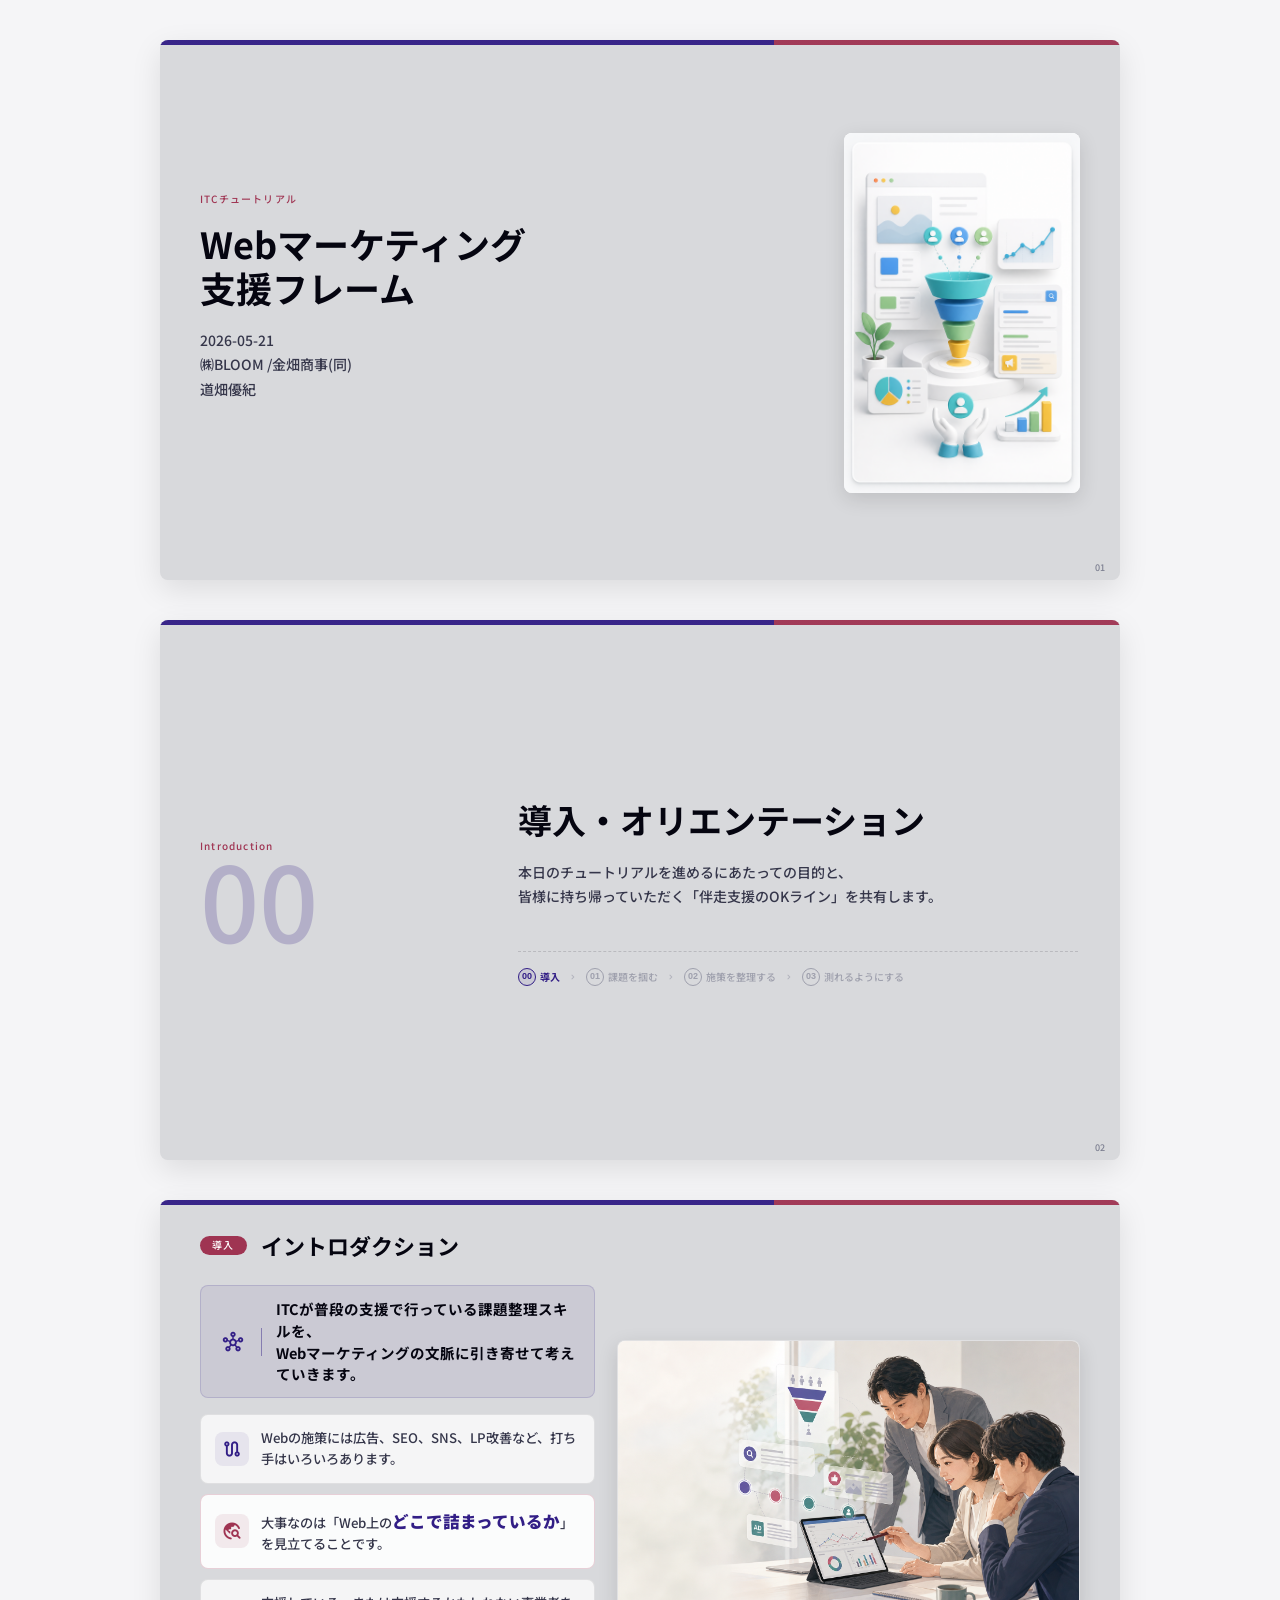
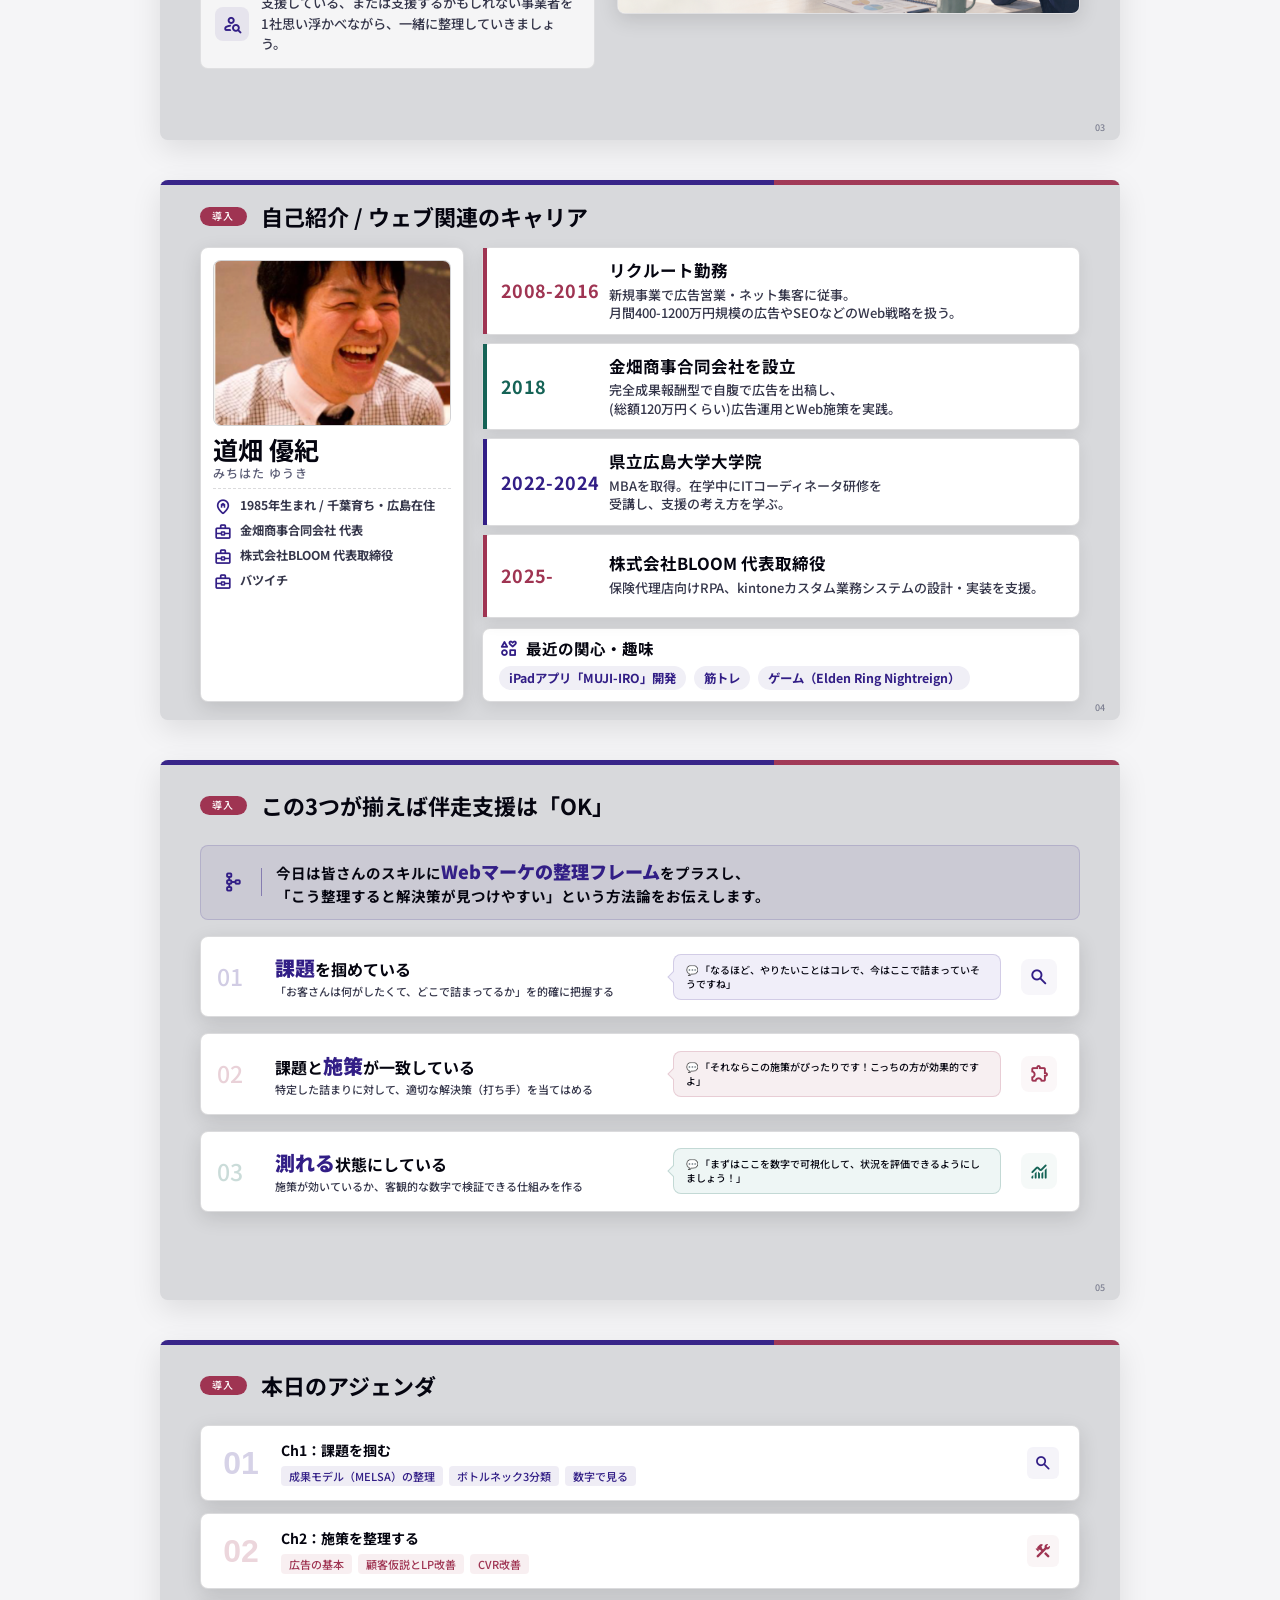
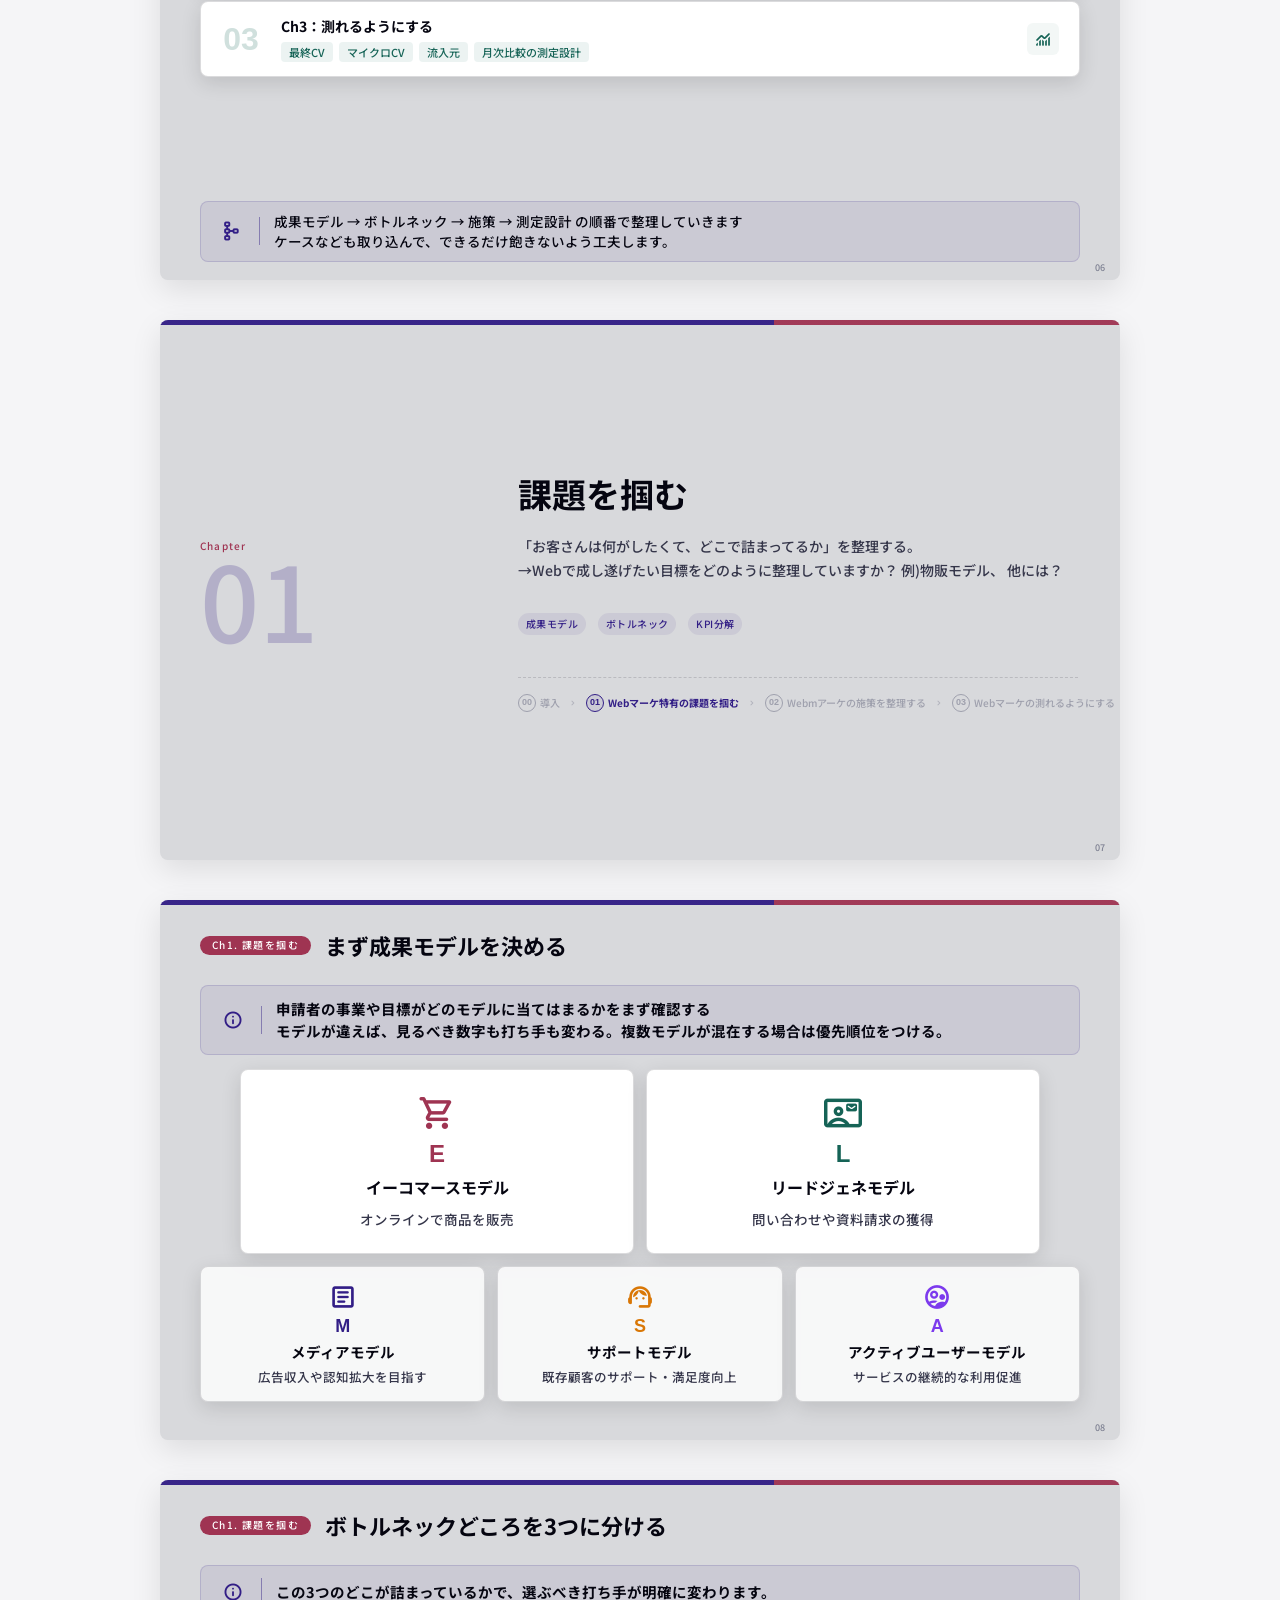
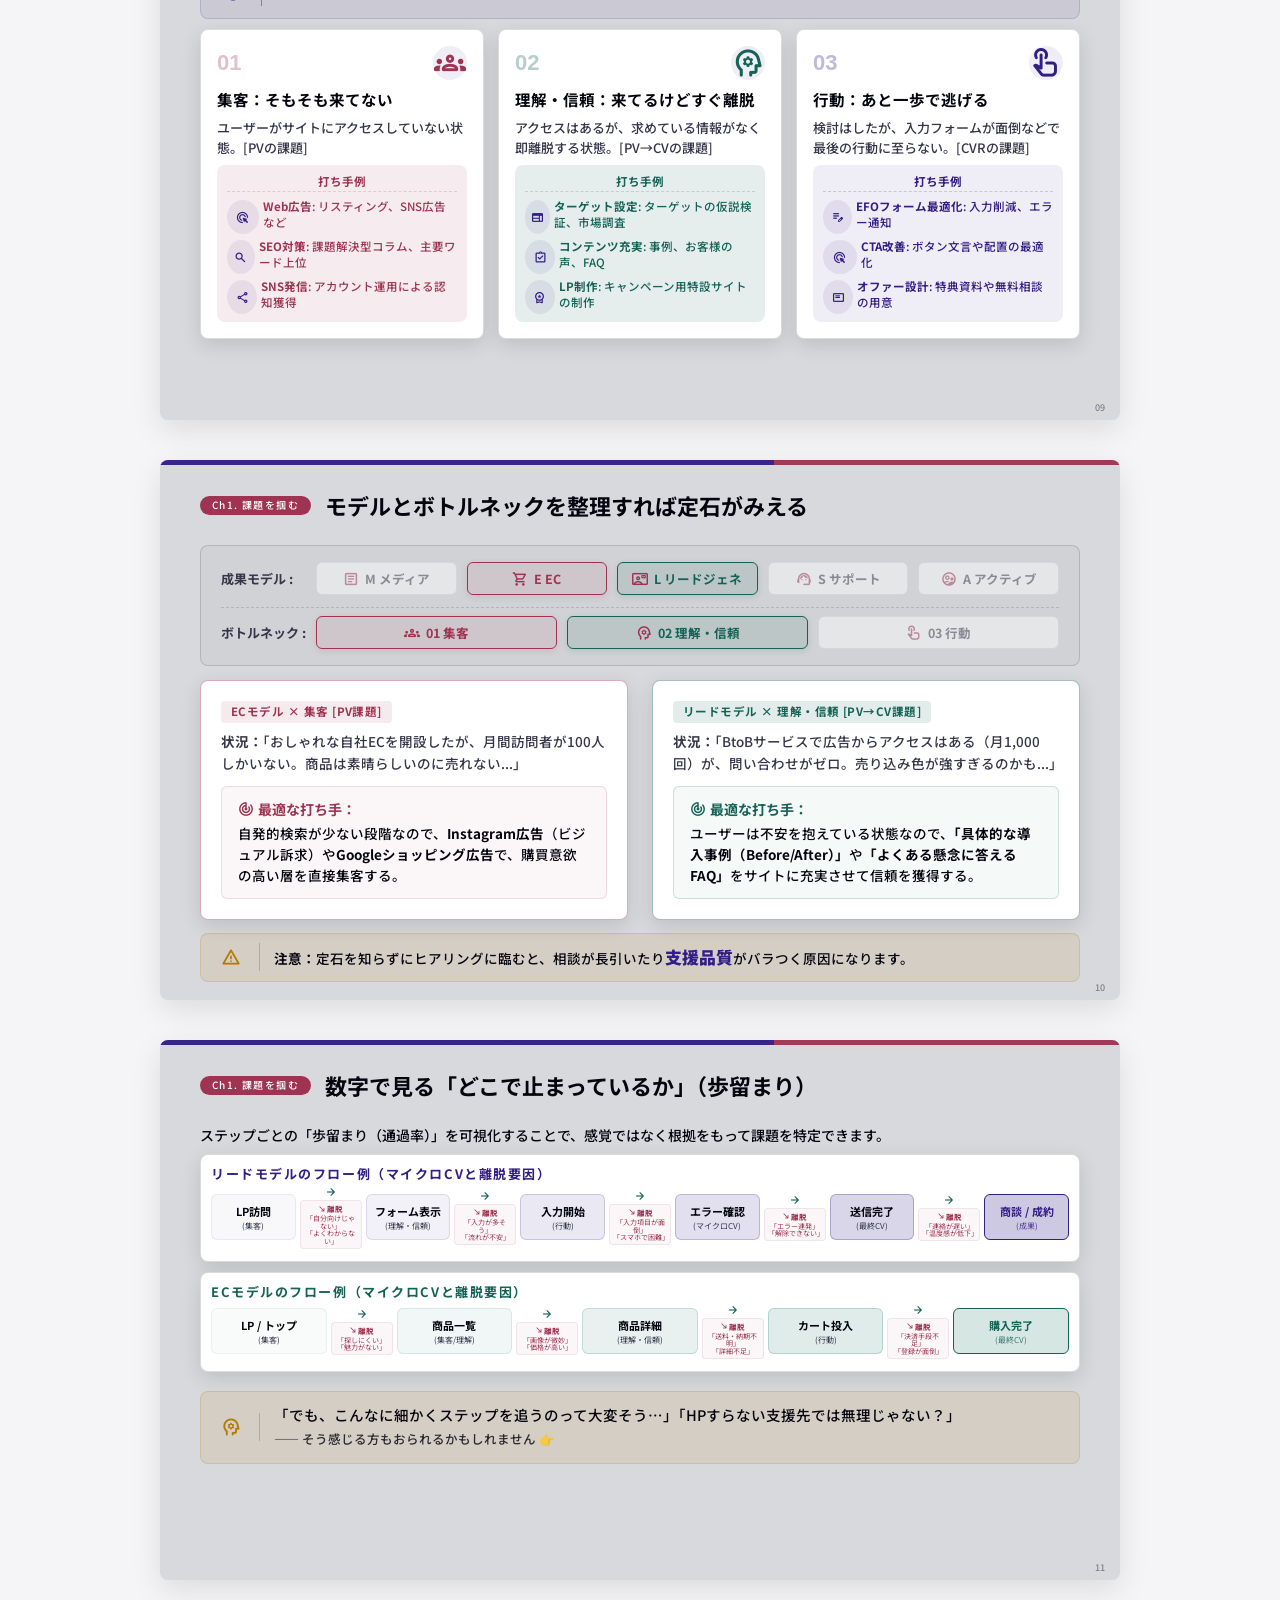
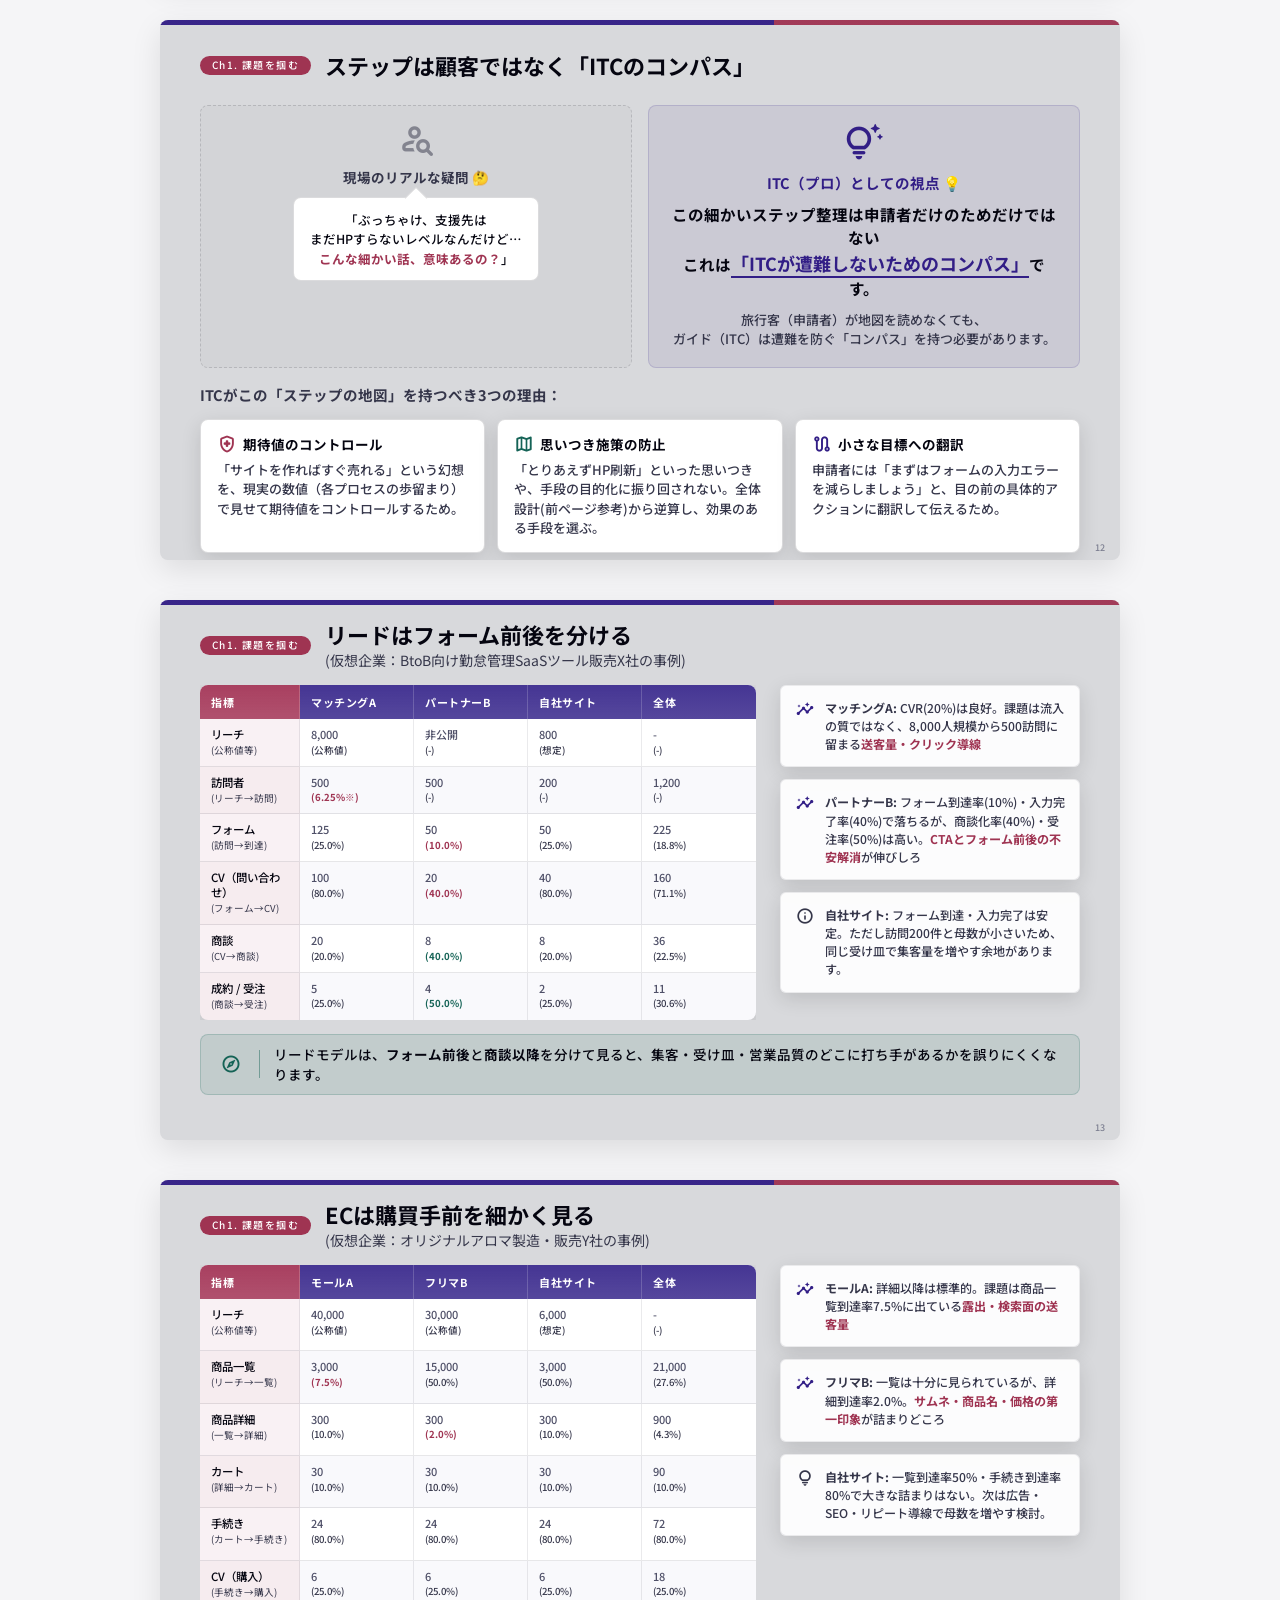
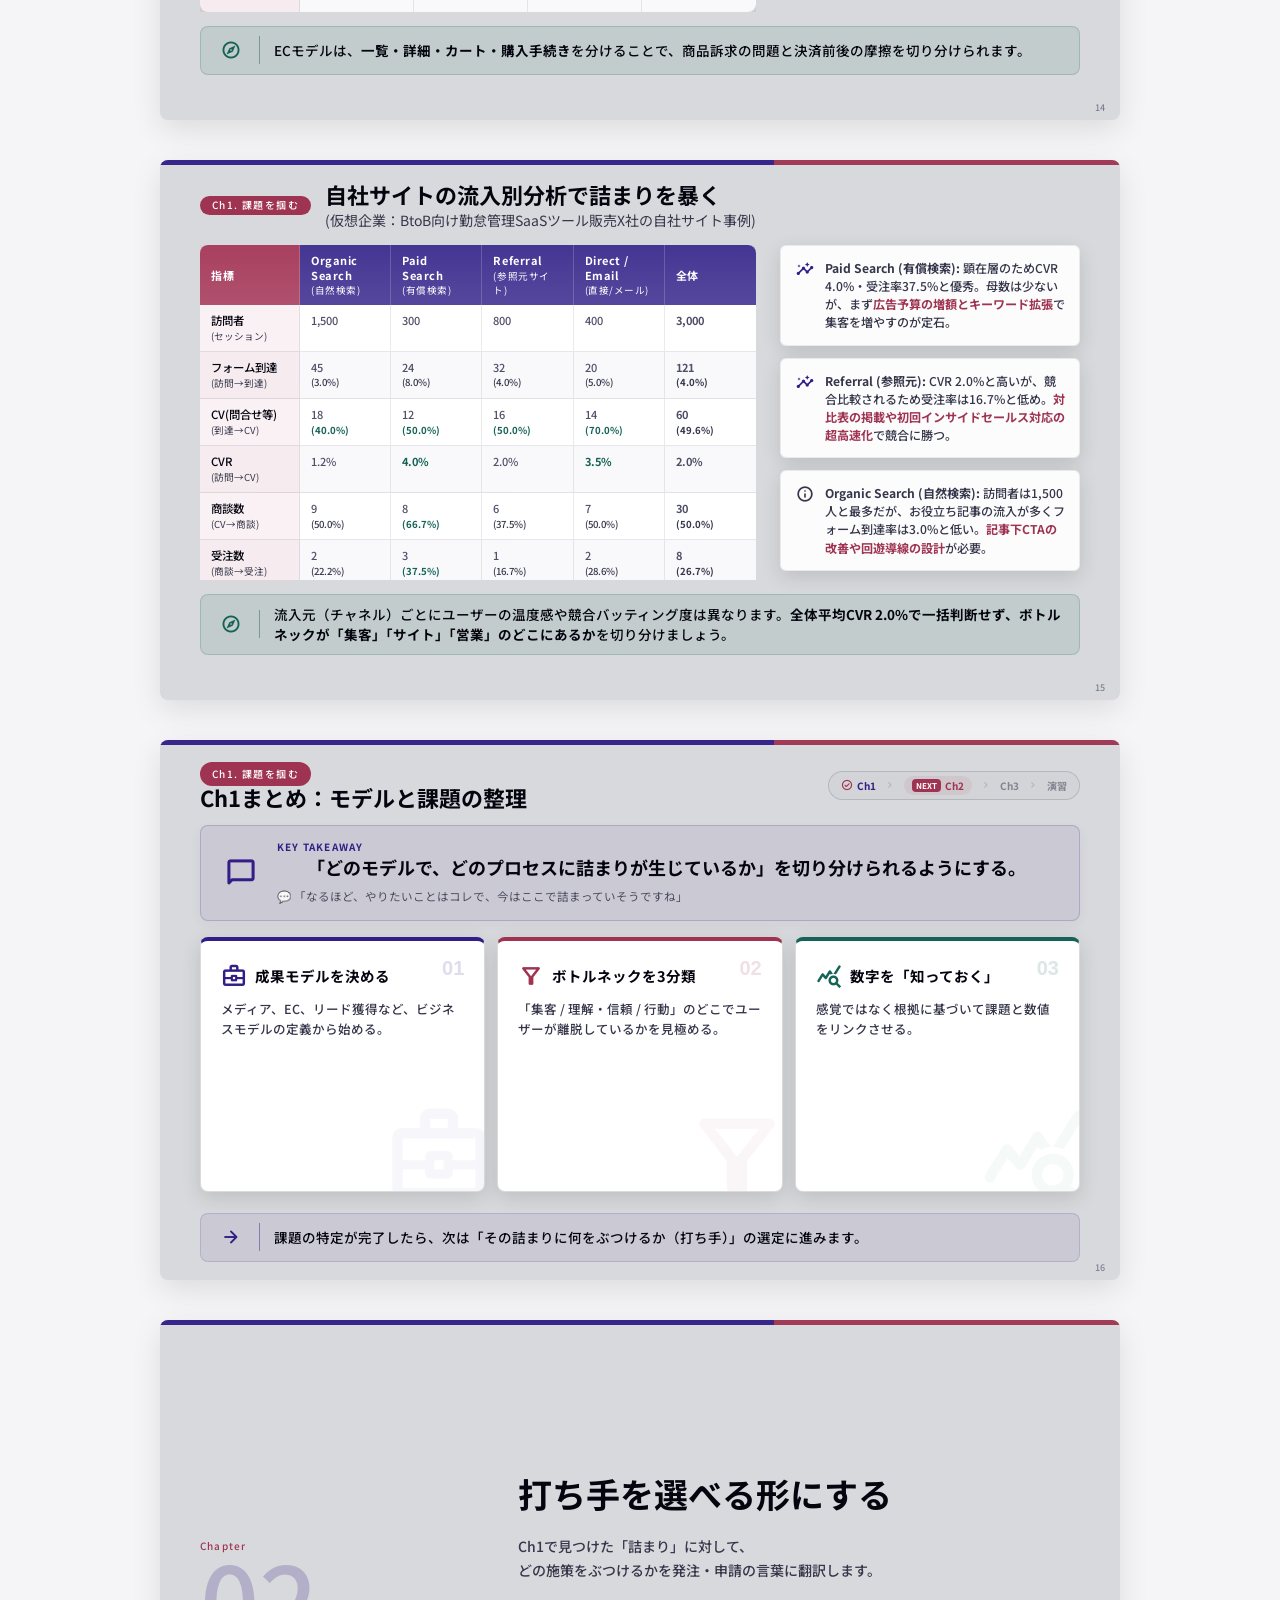
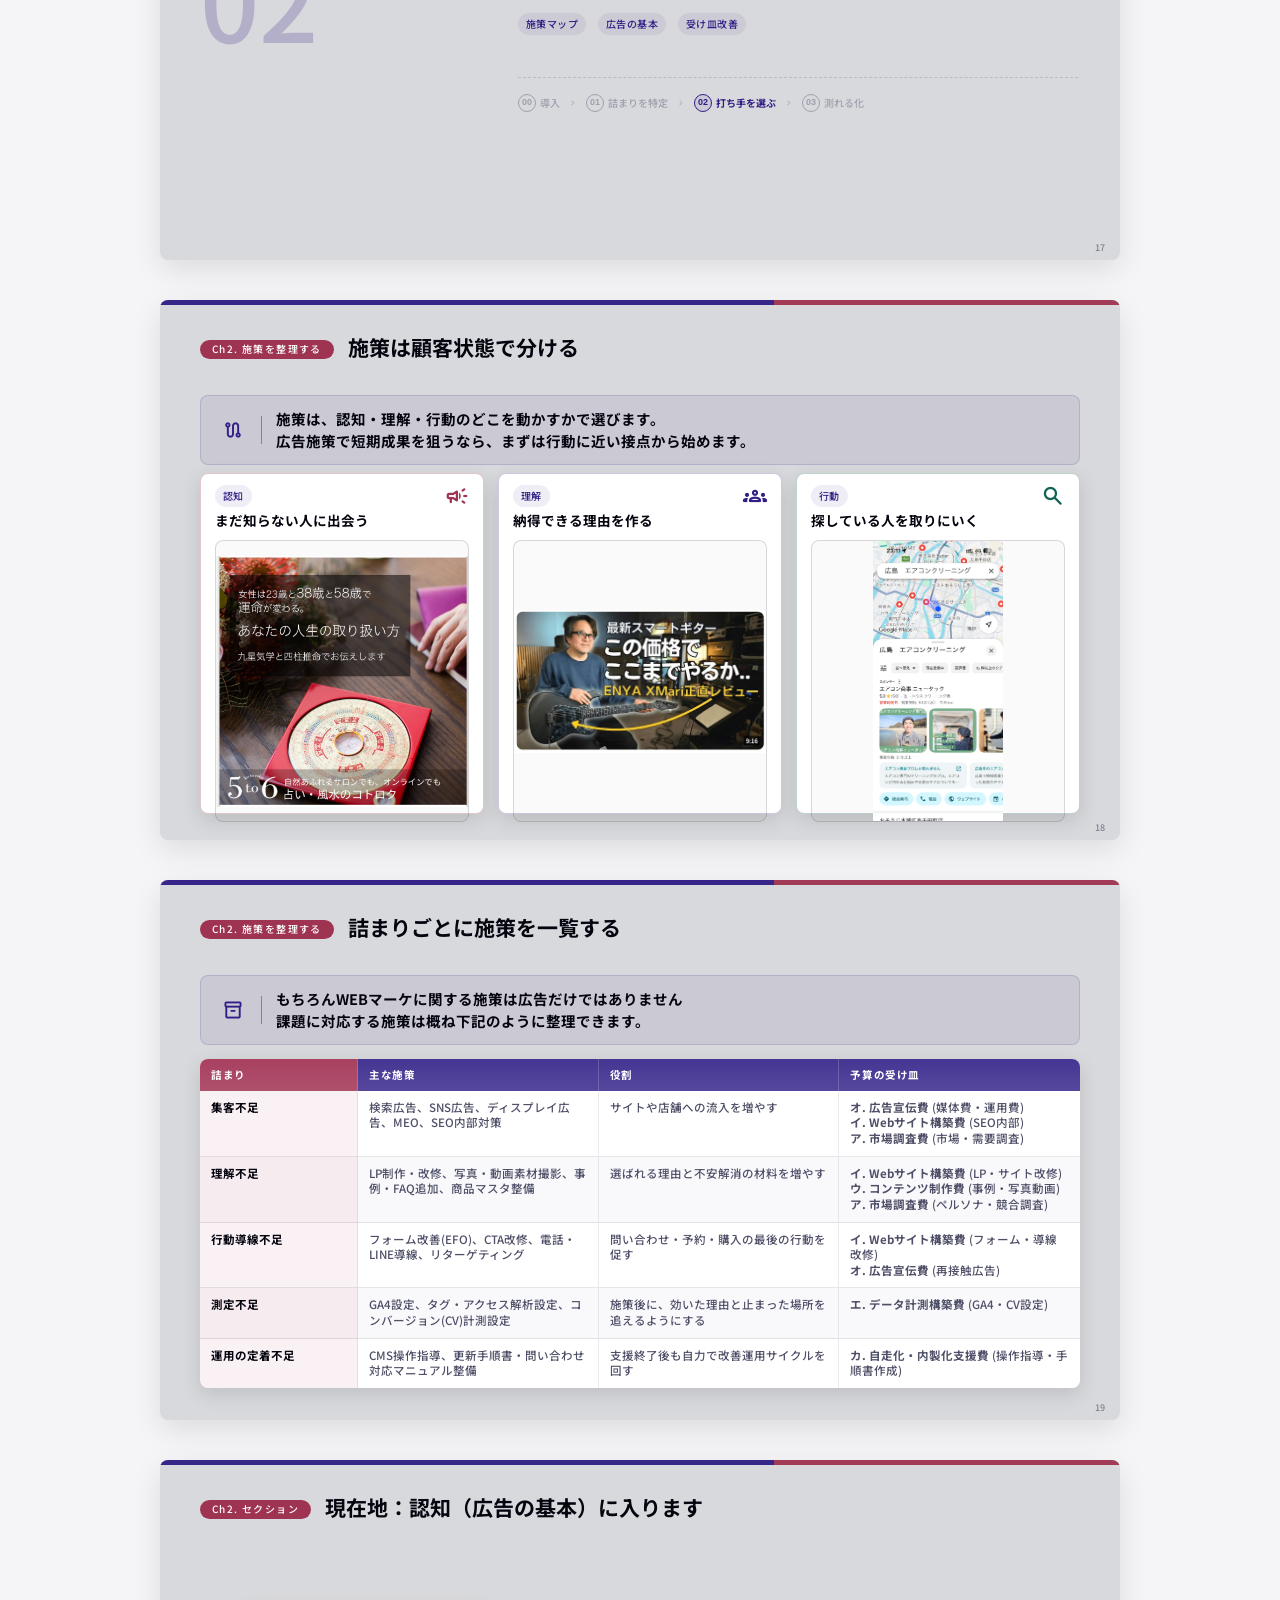
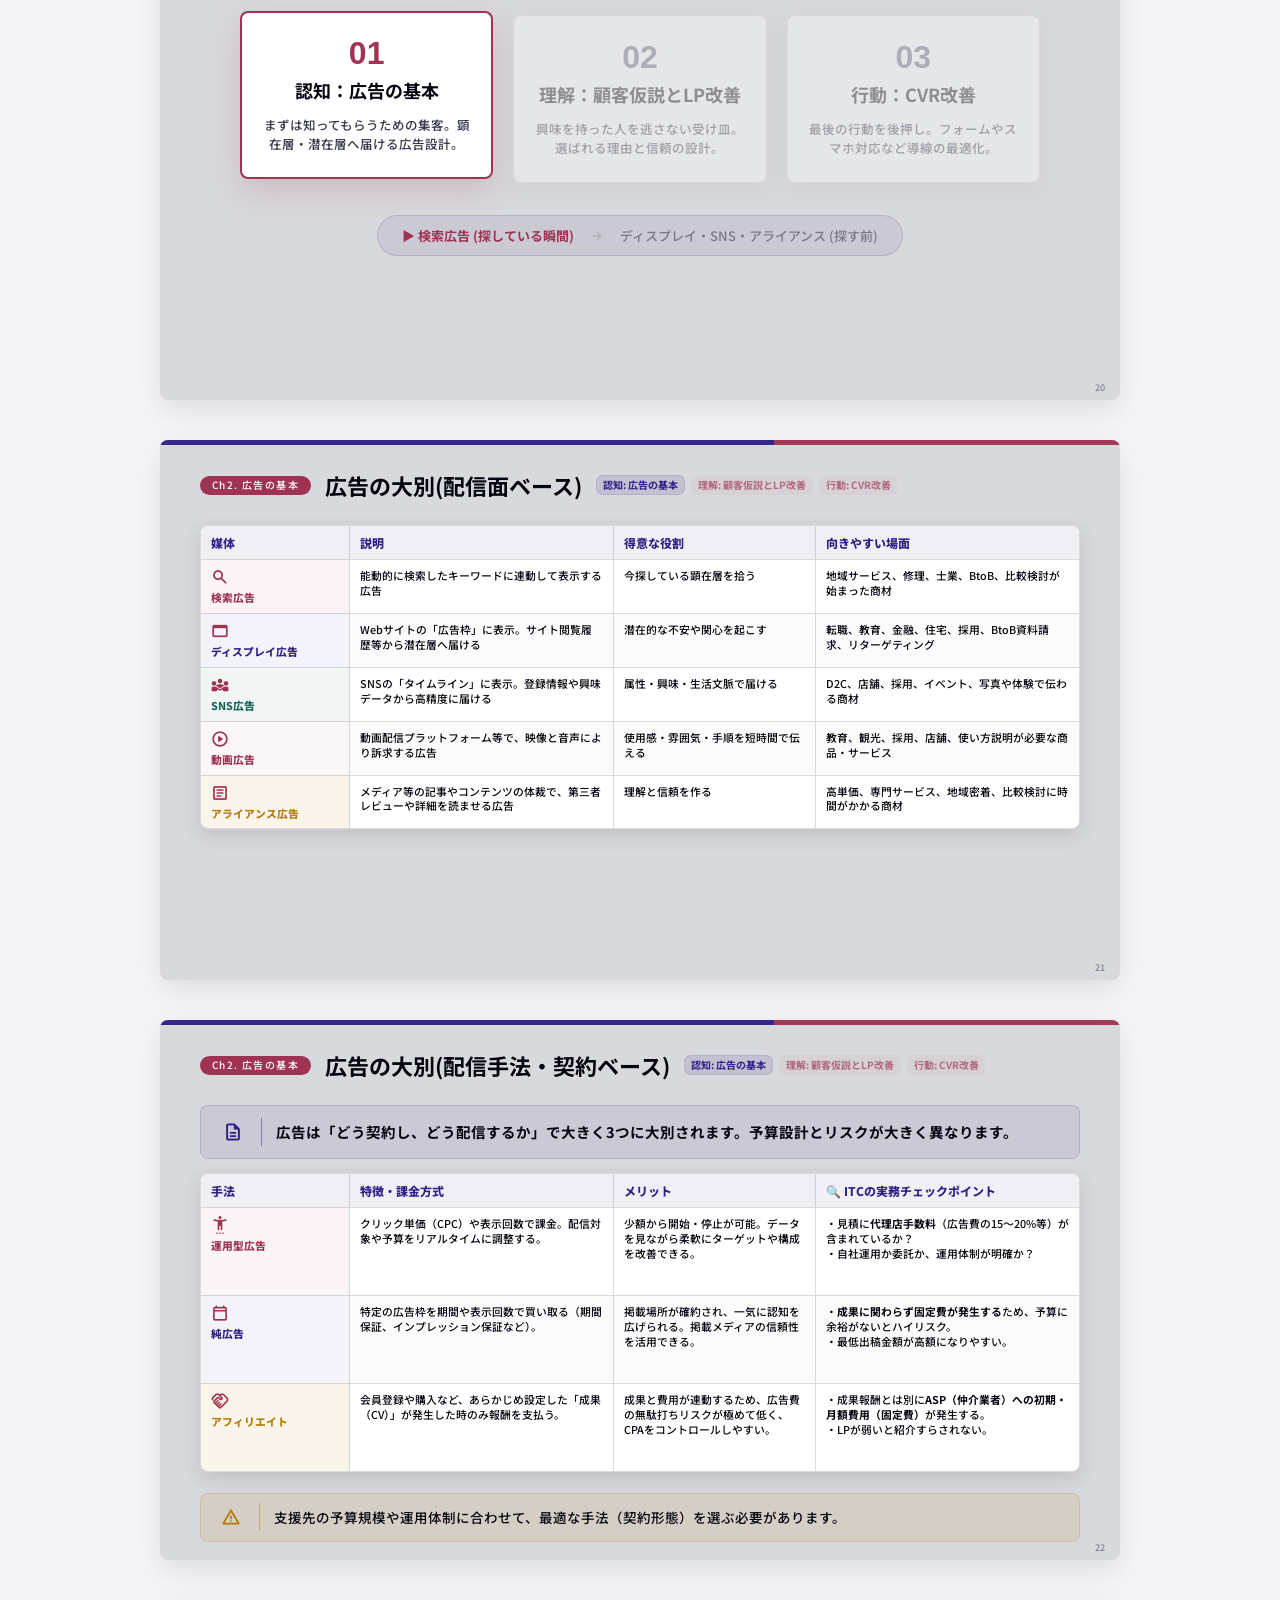
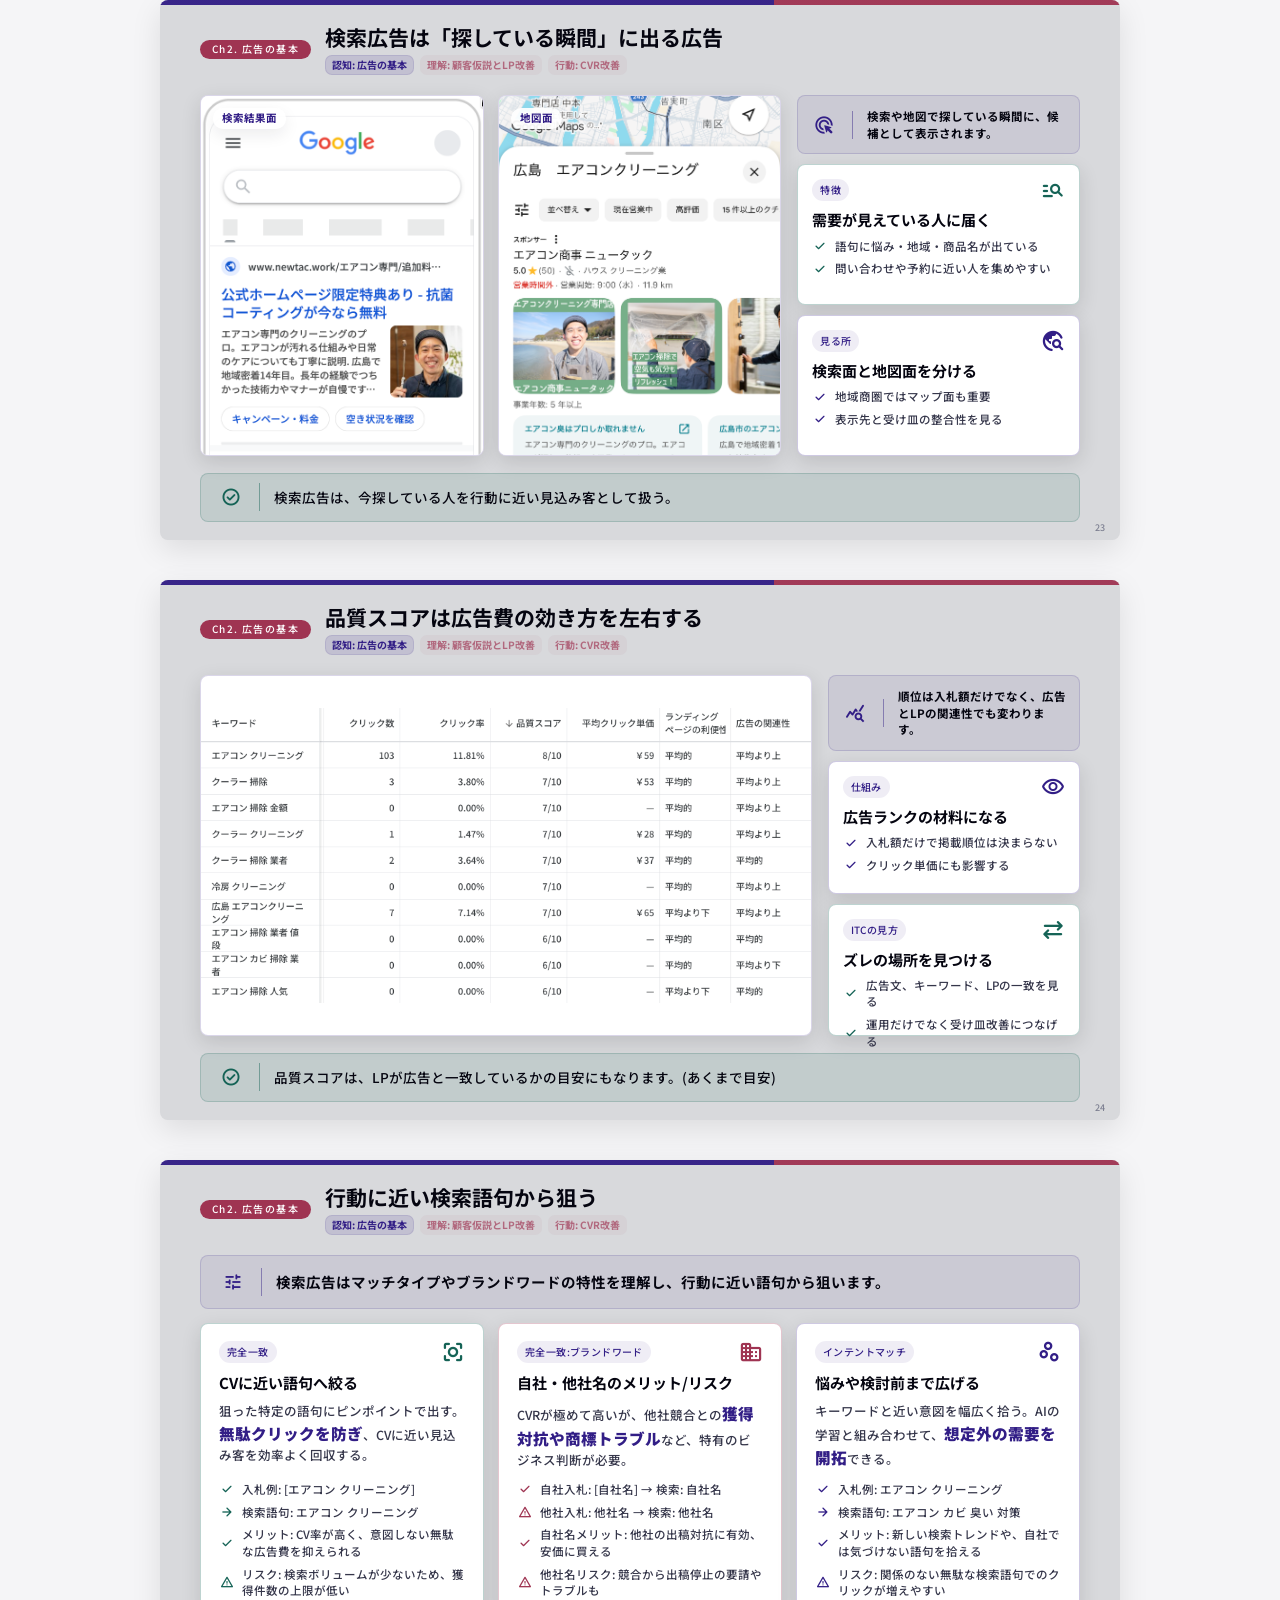
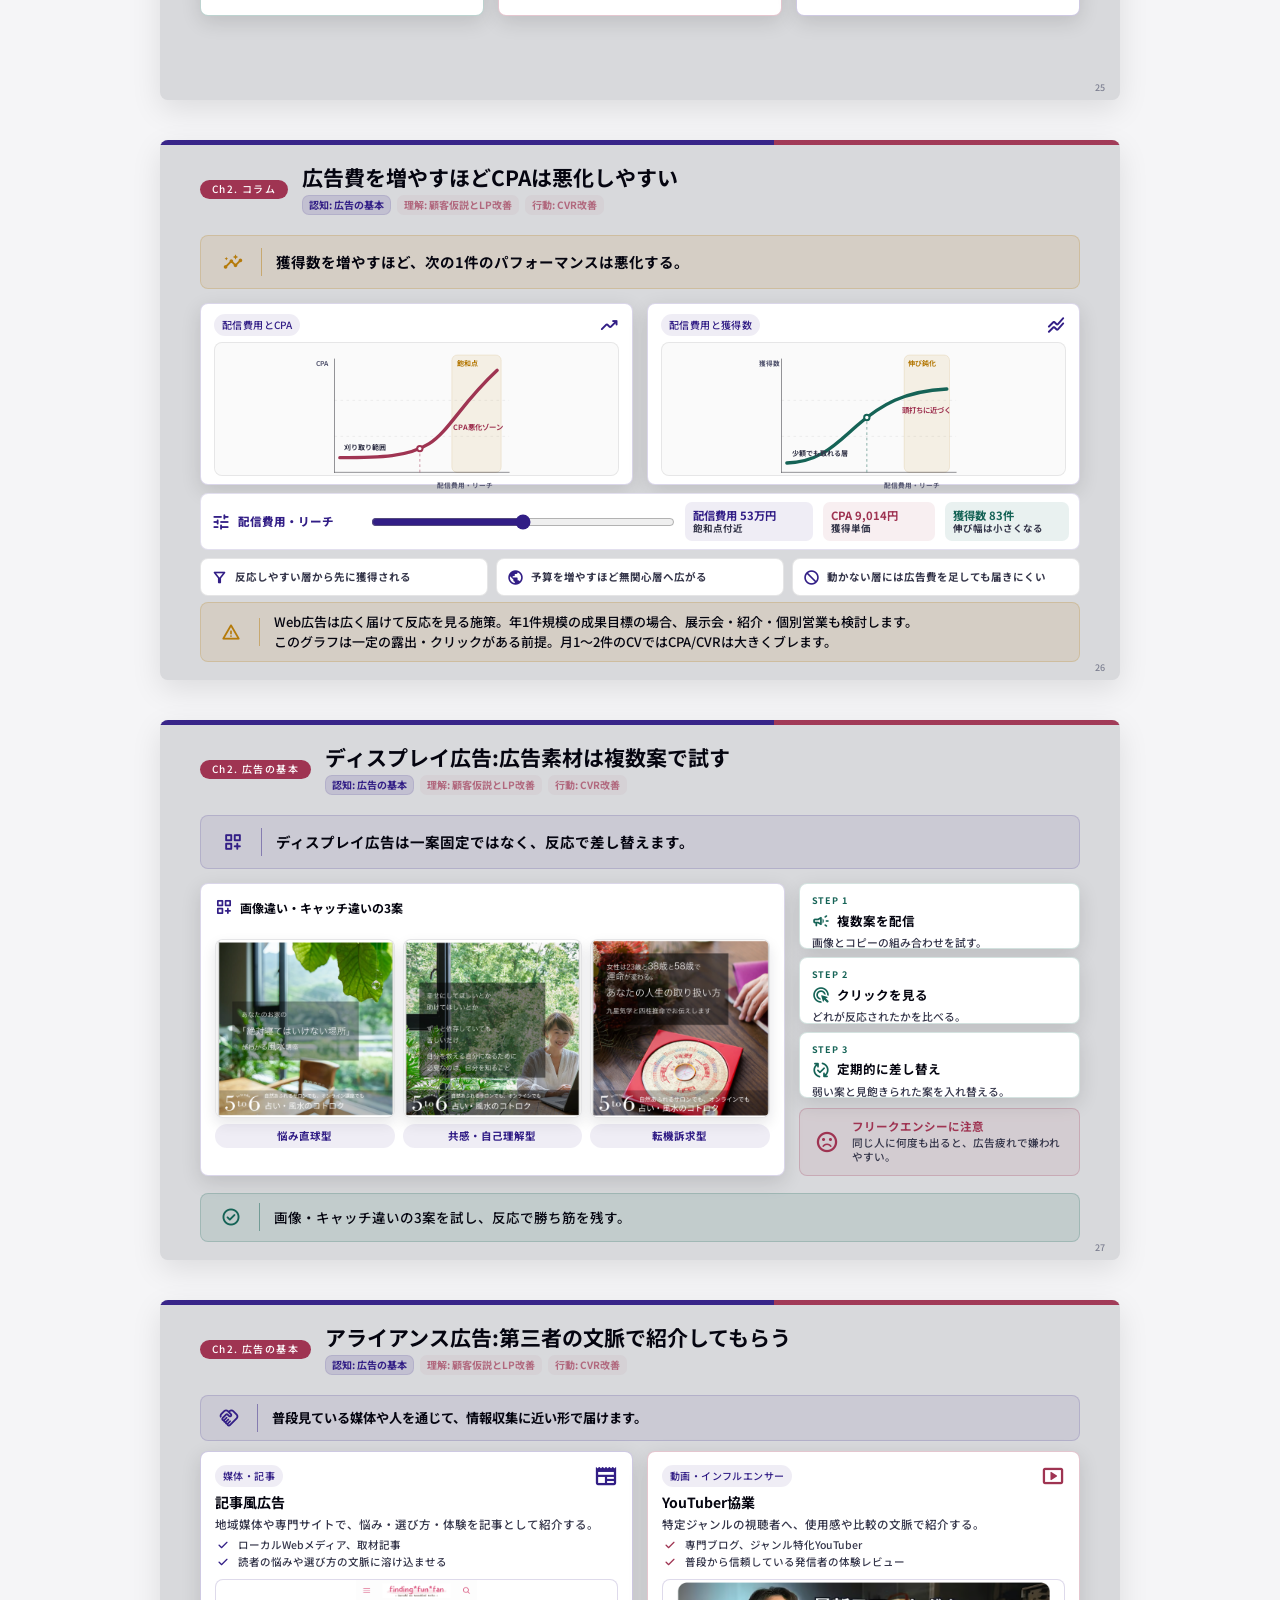
==== commit c352d9d1: "Refactor code structure for improved readability and maintainability" ====
--- a/index.html
+++ b/index.html
@@ -1529,7 +1529,55 @@
         </tr>
         <tr>
           <td>測定不足</td>
-               <div class="ch2-bridge-sub-agenda">
+          <td>GA4設定、タグ・アクセス解析設定、コンバージョン(CV)計測設定</td>
+          <td>施策後に、効いた理由と止まった場所を追えるようにする</td>
+          <td>
+            <strong>エ. データ計測構築費</strong> (GA4・CV設定)
+          </td>
+        </tr>
+        <tr>
+          <td>運用の定着不足</td>
+          <td>CMS操作指導、更新手順書・問い合わせ対応マニュアル整備</td>
+          <td>支援終了後も自力で改善運用サイクルを回す</td>
+          <td>
+            <strong>カ. 自走化・内製化支援費</strong> (操作指導・手順書作成)
+          </td>
+        </tr>
+      </tbody>
+    </table>
+  </main>
+  <footer class="slide-footer">
+
+    <span class="page-num">19</span>
+  </footer>
+</section>
+
+<section aria-label="セクション切り替え：認知" class="slide v-normal v-ch2 ch2-stage-awareness">
+  <div class="top-bar"></div>
+  <header class="slide-header">
+    <span class="section-badge">Ch2. セクション</span>
+    <h1 class="slide-heading">現在地：認知（広告の基本）に入ります</h1>
+  </header>
+  <main class="content-area">
+    <div class="ch2-bridge-layout">
+      <div class="ch2-bridge-steps">
+        <div class="ch2-bridge-step active step-awareness">
+          <span class="step-number-big">01</span>
+          <h2 class="step-title-big">認知：広告の基本</h2>
+          <p class="step-desc-big">まずは知ってもらうための集客。顕在層・潜在層へ届ける広告設計。</p>
+        </div>
+        <div class="ch2-bridge-step">
+          <span class="step-number-big">02</span>
+          <h2 class="step-title-big">理解：顧客仮説とLP改善</h2>
+          <p class="step-desc-big">興味を持った人を逃さない受け皿。選ばれる理由と信頼の設計。</p>
+        </div>
+        <div class="ch2-bridge-step">
+          <span class="step-number-big">03</span>
+          <h2 class="step-title-big">行動：CVR改善</h2>
+          <p class="step-desc-big">最後の行動を後押し。フォームやスマホ対応など導線の最適化。</p>
+        </div>
+      </div>
+      <div class="ch2-bridge-sub-agenda">
         <span class="sub-item active is-signal">▶ 検索広告 (探している瞬間)</span>
         <span class="icon-symbol" style="color: var(--line); font-size: 14px;">arrow_forward</span>
         <span class="sub-item">ディスプレイ・SNS・アライアンス (探す前)</span>
@@ -1537,7 +1585,135 @@
     </div>
   </main>
   <footer class="slide-footer">
-    <span class="page-num">19</span>
+    <span class="page-num">20</span>
+  </footer>
+</section>
+
+<section aria-label="広告媒体は物販だけでなく目的で選ぶ" class="slide v-normal v-appendix-media ch2-stage-awareness">
+  <div class="top-bar"></div>
+  <header class="slide-header">
+    <span class="section-badge">Ch2. 広告の基本</span>
+    <h1 class="slide-heading">広告の大別(配信面ベース)</h1>
+    <div class="ch2-context" aria-label="Ch2内の現在地">
+      <span class="ch2-context-item stage-awareness">認知: 広告の基本</span>
+      <span class="ch2-context-item stage-understanding">理解: 顧客仮説とLP改善</span>
+      <span class="ch2-context-item stage-action">行動: CVR改善</span>
+    </div>
+  </header>
+  <main class="content-area appendix-media">
+
+    <table class="appendix-media-table">
+      <thead>
+        <tr>
+          <th>媒体</th>
+          <th>説明</th>
+          <th>得意な役割</th>
+          <th>向きやすい場面</th>
+        </tr>
+      </thead>
+      <tbody>
+        <tr>
+          <td class="media-label is-search"><span class="icon-symbol">search</span>検索広告</td>
+          <td>能動的に検索したキーワードに連動して表示する広告</td>
+          <td>今探している顕在層を拾う</td>
+          <td>地域サービス、修理、士業、BtoB、比較検討が始まった商材</td>
+        </tr>
+        <tr>
+          <td class="media-label is-display"><span class="icon-symbol">web_asset</span>ディスプレイ広告</td>
+          <td>Webサイトの「広告枠」に表示。サイト閲覧履歴等から潜在層へ届ける</td>
+          <td>潜在的な不安や関心を起こす</td>
+          <td>転職、教育、金融、住宅、採用、BtoB資料請求、リターゲティング</td>
+        </tr>
+        <tr>
+          <td class="media-label is-sns"><span class="icon-symbol">diversity_3</span>SNS広告</td>
+          <td>SNSの「タイムライン」に表示。登録情報や興味データから高精度に届ける</td>
+          <td>属性・興味・生活文脈で届ける</td>
+          <td>D2C、店舗、採用、イベント、写真や体験で伝わる商材</td>
+        </tr>
+        <tr>
+          <td class="media-label is-video"><span class="icon-symbol">play_circle</span>動画広告</td>
+          <td>動画配信プラットフォーム等で、映像と音声により訴求する広告</td>
+          <td>使用感・雰囲気・手順を短時間で伝える</td>
+          <td>教育、観光、採用、店舗、使い方説明が必要な商品・サービス</td>
+        </tr>
+        <tr>
+          <td class="media-label is-trust"><span class="icon-symbol">article</span>アライアンス広告</td>
+          <td>メディア等の記事やコンテンツの体裁で、第三者レビューや詳細を読ませる広告</td>
+          <td>理解と信頼を作る</td>
+          <td>高単価、専門サービス、地域密着、比較検討に時間がかかる商材</td>
+        </tr>
+      </tbody>
+    </table>
+  </main>
+  <footer class="slide-footer">
+
+    <span class="page-num">21</span>
+  </footer>
+</section>
+
+<section aria-label="広告の大別(配信手法・契約ベース)" class="slide v-normal v-appendix-media ch2-stage-awareness">
+  <div class="top-bar"></div>
+  <header class="slide-header">
+    <span class="section-badge">Ch2. 広告の基本</span>
+    <h1 class="slide-heading">広告の大別(配信手法・契約ベース)</h1>
+    <div class="ch2-context" aria-label="Ch2内の現在地">
+      <span class="ch2-context-item stage-awareness">認知: 広告の基本</span>
+      <span class="ch2-context-item stage-understanding">理解: 顧客仮説とLP改善</span>
+      <span class="ch2-context-item stage-action">行動: CVR改善</span>
+    </div>
+  </header>
+  <main class="content-area appendix-media">
+    <div class="callout callout-lead is-blue">
+      <span class="icon-symbol">description</span>
+      <p class="callout-text">広告は「どう契約し、どう配信するか」で大きく3つに大別されます。予算設計とリスクが大きく異なります。</p>
+    </div>
+
+    <table class="appendix-media-table">
+      <thead>
+        <tr>
+          <th>手法</th>
+          <th>特徴・課金方式</th>
+          <th>メリット</th>
+          <th>🔍 ITCの実務チェックポイント</th>
+        </tr>
+      </thead>
+      <tbody>
+        <tr>
+          <td class="media-label is-search"><span class="icon-symbol">settings_accessibility</span>運用型広告</td>
+          <td>クリック単価（CPC）や表示回数で課金。配信対象や予算をリアルタイムに調整する。</td>
+          <td>少額から開始・停止が可能。データを見ながら柔軟にターゲットや構成を改善できる。</td>
+          <td>
+            ・見積に<strong>代理店手数料</strong>（広告費の15〜20%等）が含まれているか？<br>
+            ・自社運用か委託か、運用体制が明確か？
+          </td>
+        </tr>
+        <tr>
+          <td class="media-label is-display"><span class="icon-symbol">calendar_today</span>純広告</td>
+          <td>特定の広告枠を期間や表示回数で買い取る（期間保証、インプレッション保証など）。</td>
+          <td>掲載場所が確約され、一気に認知を広げられる。掲載メディアの信頼性を活用できる。</td>
+          <td>
+            ・<strong>成果に関わらず固定費が発生する</strong>ため、予算に余裕がないとハイリスク。<br>
+            ・最低出稿金額が高額になりやすい。
+          </td>
+        </tr>
+        <tr>
+          <td class="media-label is-trust"><span class="icon-symbol">handshake</span>アフィリエイト</td>
+          <td>会員登録や購入など、あらかじめ設定した「成果（CV）」が発生した時のみ報酬を支払う。</td>
+          <td>成果と費用が連動するため、広告費の無駄打ちリスクが極めて低く、CPAをコントロールしやすい。</td>
+          <td>
+            ・成果報酬とは別に<strong>ASP（仲介業者）への初期・月額費用（固定費）</strong>が発生する。<br>
+            ・LPが弱いと紹介すらされない。
+          </td>
+        </tr>
+      </tbody>
+    </table>
+  </main>
+  <footer class="slide-footer">
+    <div class="callout callout-conclusion is-yellow">
+      <span class="icon-symbol">warning</span>
+      <p class="callout-text">支援先の予算規模や運用体制に合わせて、最適な手法（契約形態）を選ぶ必要があります。</p>
+    </div>
+    <span class="page-num">22</span>
   </footer>
 </section>
 
@@ -1597,7 +1773,7 @@
       <span class="icon-symbol">check_circle</span>
       <p class="callout-text">検索広告は、今探している人を行動に近い見込み客として扱う。</p>
     </div>
-    <span class="page-num">20</span>
+    <span class="page-num">23</span>
   </footer>
 </section>
 
@@ -1650,7 +1826,7 @@
       <span class="icon-symbol">check_circle</span>
       <p class="callout-text">品質スコアは、LPが広告と一致しているかの目安にもなります。(あくまで目安)</p>
     </div>
-    <span class="page-num">21</span>
+    <span class="page-num">24</span>
   </footer>
 </section>
 
@@ -1668,7 +1844,7 @@
   <main class="content-area ch2-stack">
     <div class="callout callout-lead is-blue">
       <span class="icon-symbol">tune</span>
-      <p class="callout-text">検索広告はマッチタイプやブランドワードの特性を理解し、行動に近い語句から狙います。<br>Q)広告費はかければかけるほど、1件あたりの獲得単価は高くなる？低くなる？</p>
+      <p class="callout-text">検索広告はマッチタイプやブランドワードの特性を理解し、行動に近い語句から狙います。</p>
     </div>
     <div class="ch2-grid-3">
       <article class="card ch2-card is-ok">
@@ -1717,7 +1893,7 @@
     </div>
   </main>
   <footer class="slide-footer">
-    <span class="page-num">22</span>
+    <span class="page-num">25</span>
   </footer>
 </section>
 
@@ -1826,15 +2002,15 @@
       <span class="icon-symbol">warning</span>
       <p class="callout-text is-dense">Web広告は広く届けて反応を見る施策。年1件規模の成果目標の場合、展示会・紹介・個別営業も検討します。<br>このグラフは一定の露出・クリックがある前提。月1〜2件のCVではCPA/CVRは大きくブレます。</p>
     </div>
-    <span class="page-num">23</span>
-  </footer>
-</section>
-
-<section aria-label="ディスプレイ/SNS広告:広告素材は複数案で試す" class="slide v-normal v-ch2 ch2-topic-ads ch2-stage-awareness ch2-creative-test">
+    <span class="page-num">26</span>
+  </footer>
+</section>
+
+<section aria-label="ディスプレイ広告:広告素材は複数案で試す" class="slide v-normal v-ch2 ch2-topic-ads ch2-stage-awareness ch2-creative-test">
   <div class="top-bar"></div>
   <header class="slide-header">
     <span class="section-badge">Ch2. 広告の基本</span>
-    <h1 class="slide-heading">ディスプレイ/SNS広告:広告素材は複数案で試す</h1>
+    <h1 class="slide-heading">ディスプレイ広告:広告素材は複数案で試す</h1>
     <div class="ch2-context" aria-label="Ch2内の現在地">
       <span class="ch2-context-item stage-awareness">認知: 広告の基本</span>
       <span class="ch2-context-item stage-understanding">理解: 顧客仮説とLP改善</span>
@@ -1900,7 +2076,7 @@
       <span class="icon-symbol">check_circle</span>
       <p class="callout-text">画像・キャッチ違いの3案を試し、反応で勝ち筋を残す。</p>
     </div>
-    <span class="page-num">24</span>
+    <span class="page-num">27</span>
   </footer>
 </section>
 
@@ -1962,7 +2138,7 @@
     </div>
   </main>
   <footer class="slide-footer">
-    <span class="page-num">25</span>
+    <span class="page-num">28</span>
   </footer>
 </section>
 
@@ -2026,7 +2202,7 @@
       <span class="icon-symbol">check_circle</span>
       <p class="callout-text">「掲載先・伝え方・計測方法」を3点セットで合意し、お金と時間の無駄打ちを防ぎます。</p>
     </div>
-    <span class="page-num">26</span>
+    <span class="page-num">29</span>
   </footer>
 </section>
 
@@ -2047,7 +2223,7 @@
         <div class="ch2-bridge-step active step-understanding">
           <span class="step-number-big">02</span>
           <h2 class="step-title-big">理解：顧客仮説とLP改善</h2>
-          <p class="step-desc-big">サイト内で興味を持った人を逃さない受け皿。選ばれる理由と信頼の設計。</p>
+          <p class="step-desc-big">興味を持った人を逃さない受け皿。選ばれる理由と信頼の設計。</p>
         </div>
         <div class="ch2-bridge-step">
           <span class="step-number-big">03</span>
@@ -2058,7 +2234,7 @@
     </div>
   </main>
   <footer class="slide-footer">
-    <span class="page-num">27</span>
+    <span class="page-num">30</span>
   </footer>
 </section>
 
@@ -2106,7 +2282,7 @@
       <span class="icon-symbol">check_circle</span>
       <p class="callout-text">このチェックが機能すれば、<span class="text-highlight">施策の解像度</span>を高められ、サイト制作やリニューアル要件の明確化が進みます。</p>
     </div>
-    <span class="page-num">28</span>
+    <span class="page-num">31</span>
   </footer>
 </section>
 
@@ -2163,7 +2339,7 @@
     </div>
   </main>
   <footer class="slide-footer">
-    <span class="page-num">29</span>
+    <span class="page-num">32</span>
   </footer>
 </section>
 
@@ -2262,7 +2438,7 @@
     </table>
   </main>
   <footer class="slide-footer">
-    <span class="page-num">30</span>
+    <span class="page-num">33</span>
   </footer>
 </section>
 
@@ -2329,7 +2505,7 @@
       <span class="icon-symbol">check_circle</span>
       <p class="callout-text">ターゲットの心理に合わせて見せ方を変えれば、同じサービスでも競合とバッティングしません。<br>サービスの差別化はむしろ難しい場合が多いと想定したほうがいいです。</p>
     </div>
-    <span class="page-num">31</span>
+    <span class="page-num">34</span>
   </footer>
 </section>
 
@@ -2392,7 +2568,7 @@
       <span class="icon-symbol">question_mark</span>
       <p class="callout-text">「なるほど。Webマーケティング一筋縄ではいかないな...。<br>限られた訪問で、ここまで顧客を深掘りできるか不安だ…」と思いませんか？</p>
     </div>
-    <span class="page-num">32</span>
+    <span class="page-num">35</span>
   </footer>
 </section>
 
@@ -2440,7 +2616,7 @@
       <span class="icon-symbol">check_circle</span>
       <p class="callout-text">このチェックが機能すれば、<span class="text-highlight">施策の解像度</span>を高められ、サイト制作やリニューアル要件の明確化が進みます。</p>
     </div>
-    <span class="page-num">33</span>
+    <span class="page-num">36</span>
   </footer>
 </section>
 
@@ -2522,7 +2698,7 @@
     </table>
   </main>
   <footer class="slide-footer">
-    <span class="page-num">34</span>
+    <span class="page-num">37</span>
   </footer>
 </section>
 
@@ -2554,7 +2730,7 @@
     </div>
   </main>
   <footer class="slide-footer">
-    <span class="page-num">35</span>
+    <span class="page-num">38</span>
   </footer>
 </section>
 
@@ -2612,7 +2788,7 @@
       <span class="icon-symbol">check_circle</span>
       <p class="callout-text">大規模改修でなくても、小さな導線改善がCVR改善につながります。</p>
     </div>
-    <span class="page-num">36</span>
+    <span class="page-num">39</span>
   </footer>
 </section>
 
@@ -2685,7 +2861,7 @@
     </div>
   </main>
   <footer class="slide-footer">
-    <span class="page-num">37</span>
+    <span class="page-num">40</span>
   </footer>
 </section>
 
@@ -2729,7 +2905,7 @@
     </div>
   </main>
   <footer class="slide-footer">
-    <span class="page-num">38</span>
+    <span class="page-num">41</span>
   </footer>
 </section>
 
@@ -2838,7 +3014,7 @@
       <span class="icon-symbol">arrow_forward</span>
       <p class="callout-text">次は、施策をやりっぱなしにしないための測定設計に進みます。</p>
     </div>
-    <span class="page-num">39</span>
+    <span class="page-num">42</span>
   </footer>
 </section>
 
@@ -2883,7 +3059,7 @@
       </div>
     </div>
   </main>
-  <span class="page-num">40</span>
+  <span class="page-num">43</span>
 </section>
 
 <section aria-label="やりっぱなしにしないための測定設計" class="slide v-normal v-ch3 ch3-stage-definition">
@@ -2935,7 +3111,7 @@
       <span class="icon-symbol">check_circle</span>
       <p class="callout-text">これら3つを定義して要件（発注仕様）に落とし、ベンダに対応してもらうのがITCの役割です。</p>
     </div>
-    <span class="page-num">41</span>
+    <span class="page-num">44</span>
   </footer>
 </section>
 
@@ -3038,7 +3214,7 @@
     </div>
   </main>
   <footer class="slide-footer">
-    <span class="page-num">42</span>
+    <span class="page-num">45</span>
   </footer>
 </section>
 
@@ -3145,7 +3321,7 @@
     </div>
   </main>
   <footer class="slide-footer">
-    <span class="page-num">43</span>
+    <span class="page-num">46</span>
   </footer>
 </section>
 
@@ -3214,7 +3390,7 @@
       <span class="icon-symbol">check_circle</span>
       <p class="callout-text">CVの手前のフローもカウントをすることで、施策結果の分析を精緻に行えるようになります。</p>
     </div>
-    <span class="page-num">44</span>
+    <span class="page-num">47</span>
   </footer>
 </section>
 
@@ -3314,7 +3490,7 @@
     </table>
   </main>
   <footer class="slide-footer">
-    <span class="page-num">45</span>
+    <span class="page-num">48</span>
   </footer>
 </section>
 
@@ -3491,7 +3667,7 @@
     </div>
   </main>
   <footer class="slide-footer">
-    <span class="page-num">46</span>
+    <span class="page-num">49</span>
   </footer>
 </section>
 
@@ -3593,7 +3769,7 @@
       <span aria-label="要点" class="icon-symbol">explore</span>
       <p class="callout-text">ご清聴ありがとうございました</p>
     </div>
-    <span class="page-num">47</span>
+    <span class="page-num">50</span>
   </footer>
 </section>
 
@@ -3638,7 +3814,7 @@
       </div>
     </div>
   </main>
-  <span class="page-num">48</span>
+  <span class="page-num">51</span>
 </section>
 
 <section aria-label="記憶された広告からクリエイティブの型を分解する" class="slide v-normal v-appendix-creative-patterns">
@@ -3721,7 +3897,7 @@
     </div>
   </main>
   <footer class="slide-footer">
-    <span class="page-num">49</span>
+    <span class="page-num">52</span>
   </footer>
 </section>
 
@@ -3779,7 +3955,7 @@
       <span class="icon-symbol">check_circle</span>
       <p class="callout-text">ITCの役割は、ただ予算を組むことではありません。申請者の現状認識から「不安と信頼材料」を整理し、無駄のない「効く施策」の仕様を定義することです。</p>
     </div>
-    <span class="page-num">50</span>
+    <span class="page-num">53</span>
   </footer>
 </section>
 
@@ -3849,7 +4025,7 @@
       <span class="icon-symbol">warning</span>
       <p class="callout-text">ECは「売れない」を一括で見ず、商品詳細前・カート前・決済前後で分けるのが出発点です。</p>
     </div>
-    <span class="page-num">51</span>
+    <span class="page-num">54</span>
   </footer>
 </section>
 
@@ -3919,7 +4095,7 @@
       <span class="icon-symbol">check_circle</span>
       <p class="callout-text">リードジェネは「問い合わせを増やす」だけでなく、問い合わせ後の対応品質まで含めて設計します。</p>
     </div>
-    <span class="page-num">52</span>
+    <span class="page-num">55</span>
   </footer>
 </section>
 
@@ -3987,7 +4163,7 @@
       <span class="icon-symbol">check_circle</span>
       <p class="callout-text">タイアップは単なる露出だけでなく「制作物の二次利用権」まで含めて交渉するのが賢い契約です。</p>
     </div>
-    <span class="page-num">53</span>
+    <span class="page-num">56</span>
   </footer>
 </section>
   </div>
